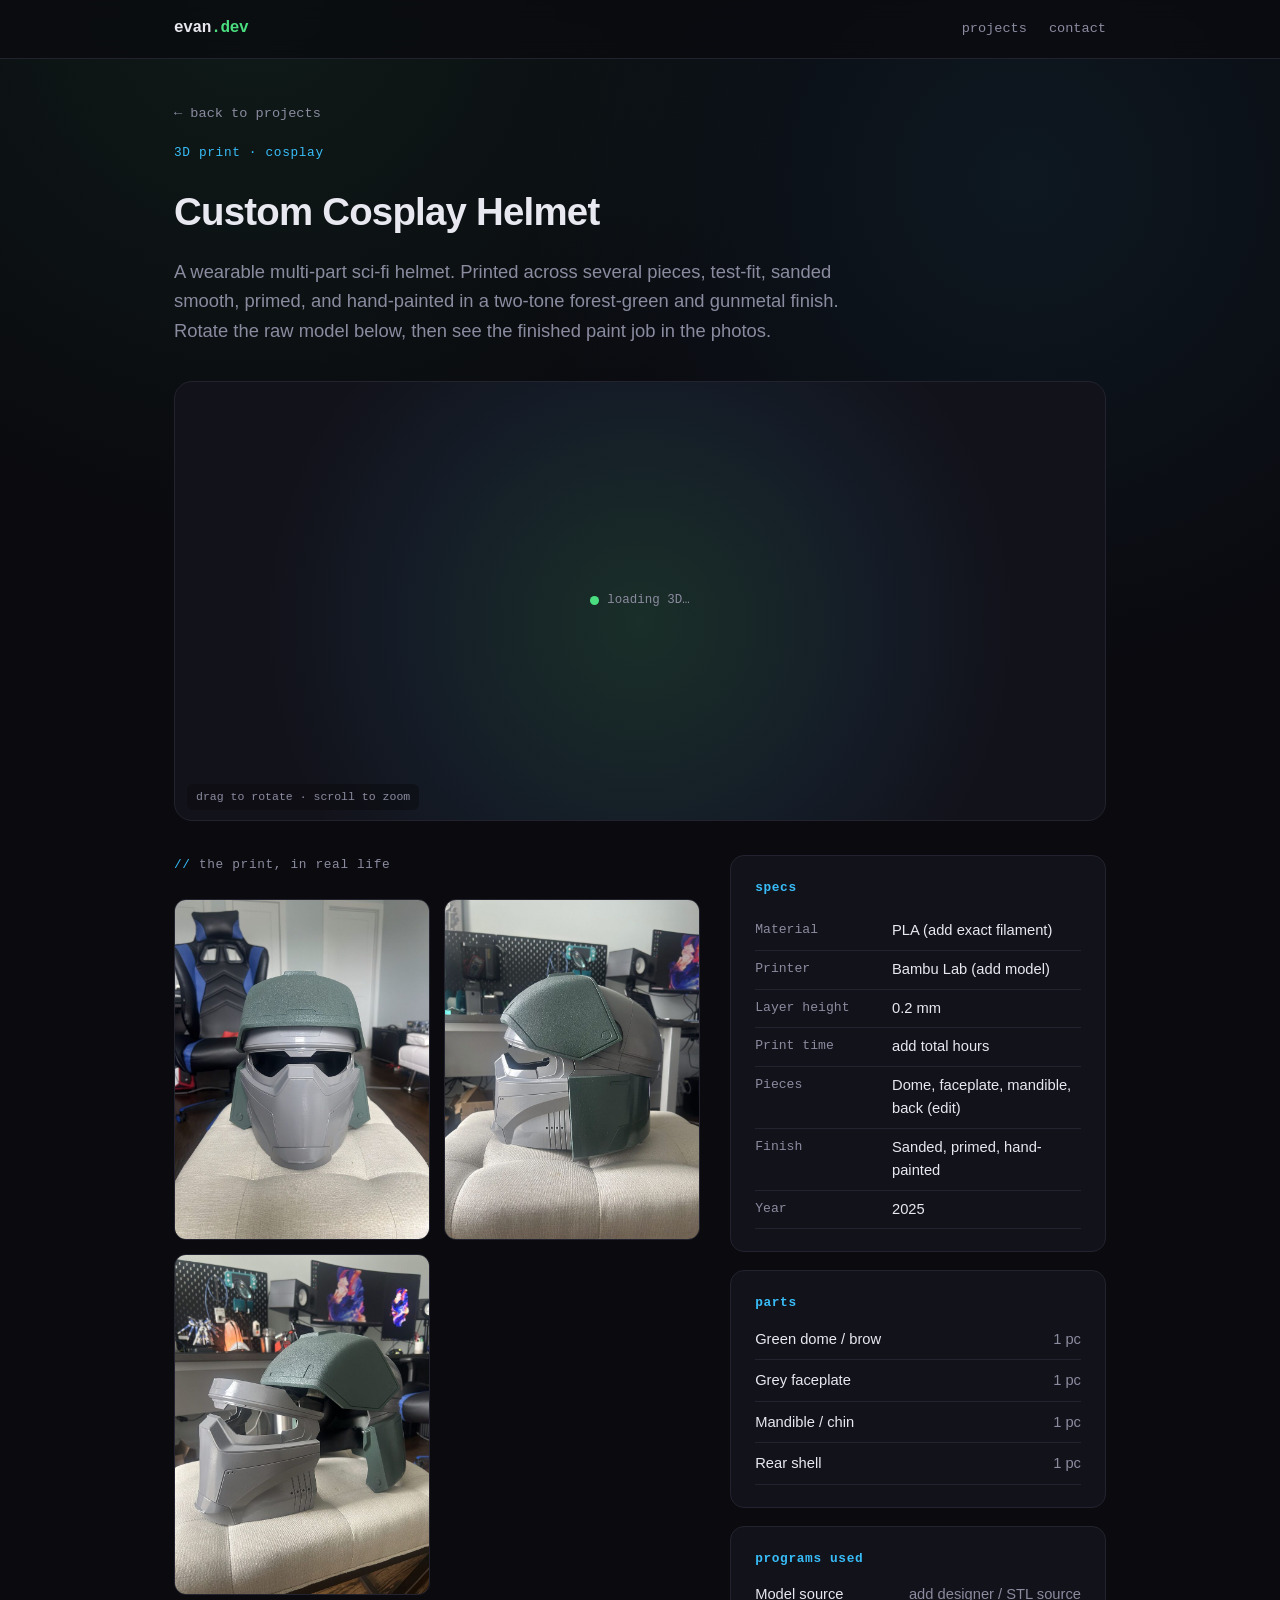
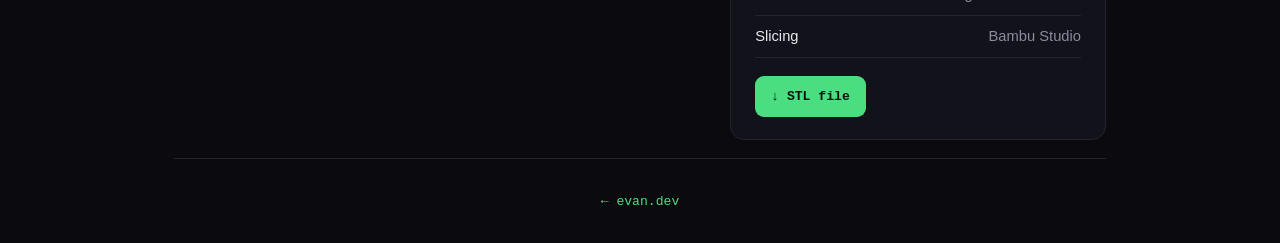
==== helmet.html @ 369c13ef "Add files via upload" ====
<!DOCTYPE html>
<html lang="en">
<head>
<meta charset="UTF-8">
<meta name="viewport" content="width=device-width, initial-scale=1.0">
<title>Custom Cosplay Helmet — Evan Munoz</title>
<meta name="description" content="Multi-part 3D-printed cosplay helmet — build details, specs, and photos.">
<style>
/* ============================================================
   Shared styles — dark/techy portfolio
   Edit COLORS below to re-theme every page at once.
   ============================================================ */
:root{
  --bg:#0a0a0f; --bg-soft:#12121a; --text:#e8e8f0; --muted:#8b8ba0;
  --line:#23232f; --accent:#4ade80; --accent-2:#38bdf8;
  --mono:"SF Mono","JetBrains Mono","Fira Code",Consolas,monospace; --max:980px;
}
*{box-sizing:border-box;margin:0;padding:0}
html{scroll-behavior:smooth}
body{
  font-family:-apple-system,BlinkMacSystemFont,"Segoe UI",Helvetica,Arial,sans-serif;
  color:var(--text);background:var(--bg);line-height:1.6;-webkit-font-smoothing:antialiased;
  background-image:radial-gradient(circle at 20% 0%,rgba(74,222,128,.08),transparent 40%),
                   radial-gradient(circle at 80% 20%,rgba(56,189,248,.08),transparent 40%);
  background-attachment:fixed;
}
.wrap{max-width:var(--max);margin:0 auto;padding:0 24px}
a{color:inherit}

/* Nav */
nav{position:sticky;top:0;z-index:20;backdrop-filter:blur(10px);
  background:rgba(10,10,15,.72);border-bottom:1px solid var(--line)}
nav .wrap{display:flex;align-items:center;justify-content:space-between;height:58px}
nav .brand{font-family:var(--mono);font-weight:700;color:var(--text);text-decoration:none;letter-spacing:-.02em}
nav .brand span{color:var(--accent)}
nav .navlinks{display:flex;gap:22px}
nav .navlinks a{font-family:var(--mono);font-size:.85rem;color:var(--muted);text-decoration:none;transition:color .2s}
nav .navlinks a:hover{color:var(--accent)}
@media(max-width:560px){nav .navlinks{gap:16px}nav .navlinks a{font-size:.8rem}}

/* Headings / sections */
header.hero{padding:96px 0 56px}
.prompt{font-family:var(--mono);color:var(--accent);font-size:.95rem;margin-bottom:18px}
.prompt::before{content:"\203A  "}
h1.big{font-size:3rem;font-weight:800;letter-spacing:-.03em;line-height:1.05}
.blink{color:var(--accent);animation:blink 1.1s steps(1) infinite}
@keyframes blink{50%{opacity:0}}
.tagline{color:var(--muted);font-size:1.15rem;margin-top:18px;max-width:60ch}
.links{margin-top:28px;display:flex;gap:14px;flex-wrap:wrap}
.links a{font-family:var(--mono);font-size:.85rem;color:var(--text);text-decoration:none;
  border:1px solid var(--line);border-radius:8px;padding:8px 14px;
  transition:border-color .2s,color .2s,transform .2s,box-shadow .2s}
.links a:hover{color:var(--accent);border-color:var(--accent);transform:translateY(-2px);box-shadow:0 6px 20px rgba(74,222,128,.15)}
.links a.primary{border-color:var(--accent);color:var(--accent)}
section{padding:26px 0}
.section-title{font-family:var(--mono);font-size:.8rem;color:var(--muted);letter-spacing:.05em;margin-bottom:24px}
.section-title::before{content:"// ";color:var(--accent-2)}
.about p{color:var(--muted);font-size:1.05rem;max-width:65ch}
.skills{display:flex;gap:10px;flex-wrap:wrap}
.chip{font-family:var(--mono);font-size:.82rem;color:var(--text);background:var(--bg-soft);border:1px solid var(--line);border-radius:8px;padding:7px 13px}

/* Project cards (landing) */
.proj-list{display:flex;flex-direction:column;gap:22px}
.card{display:grid;grid-template-columns:1fr 1fr;gap:30px;align-items:center;
  background:var(--bg-soft);border:1px solid var(--line);border-radius:18px;padding:26px 30px;
  text-decoration:none;color:inherit;position:relative;overflow:hidden;
  opacity:0;transform:translateY(20px);transition:opacity .6s ease,transform .6s ease,border-color .25s,box-shadow .25s}
.card.in{opacity:1;transform:translateY(0)}
.card:hover{border-color:#34343f;box-shadow:0 16px 46px rgba(0,0,0,.45)}
.card:nth-child(even) .viewer-wrap{order:2}
.viewer-wrap{position:relative;min-height:300px;height:300px;border-radius:14px;overflow:hidden}
.viewer-wrap::before{content:"";position:absolute;inset:0;z-index:0;
  background:radial-gradient(circle at 50% 55%,rgba(74,222,128,.16),rgba(56,189,248,.07) 45%,transparent 70%)}
.viewer{position:absolute;inset:0;z-index:1}
.viewer-hint{position:absolute;left:10px;bottom:8px;z-index:2;font-family:var(--mono);font-size:.68rem;color:var(--muted);
  background:rgba(10,10,15,.5);padding:3px 8px;border-radius:6px;pointer-events:none}
.card .kicker{font-family:var(--mono);font-size:.78rem;color:var(--accent-2);letter-spacing:.05em}
.card h3{font-size:1.5rem;font-weight:800;letter-spacing:-.02em;margin-top:8px;display:flex;align-items:baseline;gap:10px;flex-wrap:wrap}
.card h3 .year{font-family:var(--mono);font-size:.8rem;color:var(--muted);font-weight:400}
.card p{color:var(--muted);margin-top:12px}
.tags{margin-top:16px;display:flex;gap:8px;flex-wrap:wrap}
.tag{font-family:var(--mono);font-size:.73rem;color:var(--accent-2);background:rgba(56,189,248,.08);border:1px solid rgba(56,189,248,.2);border-radius:6px;padding:3px 9px}
.card .open{margin-top:18px;font-family:var(--mono);font-size:.85rem;color:var(--accent);display:inline-flex;align-items:center;gap:6px}
.card:hover .open{gap:12px;transition:gap .2s}
@media(max-width:680px){
  .card{grid-template-columns:1fr;padding:22px}
  .viewer-wrap{order:-1!important;height:250px;min-height:250px}
}

/* Detail page */
.detail-hero{padding:40px 0 10px}
.back{font-family:var(--mono);font-size:.85rem;color:var(--muted);text-decoration:none}
.back:hover{color:var(--accent)}
.detail-hero h1{font-size:2.4rem;font-weight:800;letter-spacing:-.02em;margin-top:18px}
.detail-hero .kicker{font-family:var(--mono);font-size:.8rem;color:var(--accent-2);letter-spacing:.05em}
.detail-hero .lead{color:var(--muted);font-size:1.15rem;margin-top:14px;max-width:70ch}
.stage{position:relative;height:440px;border-radius:18px;overflow:hidden;border:1px solid var(--line);
  background:radial-gradient(circle at 50% 55%,rgba(74,222,128,.14),rgba(56,189,248,.06) 45%,transparent 72%),var(--bg-soft);margin-top:26px}
.stage .viewer{position:absolute;inset:0}
.stage .viewer-hint{position:absolute;left:12px;bottom:10px;font-family:var(--mono);font-size:.72rem;color:var(--muted);background:rgba(10,10,15,.5);padding:4px 9px;border-radius:6px;pointer-events:none}
.two-col{display:grid;grid-template-columns:1.4fr 1fr;gap:30px;margin-top:34px}
@media(max-width:760px){.two-col{grid-template-columns:1fr}.stage{height:340px}}
.gallery{display:grid;grid-template-columns:repeat(2,1fr);gap:14px}
.gallery img{width:100%;border-radius:12px;border:1px solid var(--line);display:block;cursor:zoom-in;transition:transform .25s,box-shadow .25s}
.gallery img:hover{transform:scale(1.02);box-shadow:0 12px 34px rgba(0,0,0,.5)}
.panel{background:var(--bg-soft);border:1px solid var(--line);border-radius:14px;padding:22px 24px;margin-bottom:18px}
.panel h4{font-family:var(--mono);font-size:.8rem;color:var(--accent-2);letter-spacing:.05em;margin-bottom:14px}
.specs{width:100%;border-collapse:collapse;font-size:.92rem}
.specs td{padding:7px 0;border-bottom:1px solid var(--line);vertical-align:top}
.specs td:first-child{color:var(--muted);width:42%;font-family:var(--mono);font-size:.82rem}
.plist{list-style:none;display:flex;flex-direction:column;gap:9px}
.plist li{display:flex;justify-content:space-between;gap:12px;font-size:.92rem;border-bottom:1px solid var(--line);padding-bottom:8px}
.plist li span{color:var(--muted)}
.filelinks{margin-top:18px;display:flex;gap:12px;flex-wrap:wrap}
.filelinks a{font-family:var(--mono);font-size:.82rem;text-decoration:none;border-radius:9px;padding:10px 16px;transition:transform .2s,box-shadow .2s,border-color .2s,color .2s}
.filelinks a.dl{background:var(--accent);color:#04120a;font-weight:700}
.filelinks a.dl:hover{transform:translateY(-2px);box-shadow:0 8px 24px rgba(74,222,128,.25)}
.filelinks a.link{color:var(--text);border:1px solid var(--line)}
.filelinks a.link:hover{border-color:var(--accent);color:var(--accent);transform:translateY(-2px)}

/* Contact + footer */
.contact{text-align:center;padding:56px 0 40px}
.contact h2{font-size:1.9rem;font-weight:800;letter-spacing:-.02em}
.contact p{color:var(--muted);margin-top:12px}
.cta{margin-top:26px;display:flex;gap:14px;justify-content:center;flex-wrap:wrap}
.cta a{font-family:var(--mono);font-size:.9rem;text-decoration:none;border-radius:10px;padding:12px 22px;transition:transform .2s,box-shadow .2s,background .2s}
.cta a.solid{background:var(--accent);color:#04120a;font-weight:700}
.cta a.solid:hover{transform:translateY(-2px);box-shadow:0 10px 30px rgba(74,222,128,.25)}
.cta a.ghost{color:var(--text);border:1px solid var(--line)}
.cta a.ghost:hover{border-color:var(--accent);color:var(--accent);transform:translateY(-2px)}
footer{border-top:1px solid var(--line);padding:32px 0;color:var(--muted);font-family:var(--mono);font-size:.82rem;text-align:center}
footer a{color:var(--accent);text-decoration:none}

/* Lightbox */
.lb{position:fixed;inset:0;background:rgba(5,5,8,.92);z-index:50;display:none;align-items:center;justify-content:center;padding:30px;cursor:zoom-out}
.lb.open{display:flex}
.lb img{max-width:95%;max-height:92%;border-radius:10px}

/* loader */
.ld{position:absolute;inset:0;display:flex;align-items:center;justify-content:center;z-index:3;font-family:var(--mono);font-size:.78rem;color:var(--muted)}
.ld .dot{width:9px;height:9px;border-radius:50%;background:var(--accent);margin-right:8px;animation:pulse 1s ease-in-out infinite}
@keyframes pulse{0%,100%{opacity:.3;transform:scale(.8)}50%{opacity:1;transform:scale(1.2)}}

</style>
<script type="importmap">
{ "imports": {
  "three": "https://unpkg.com/three@0.160.0/build/three.module.js",
  "three/addons/": "https://unpkg.com/three@0.160.0/examples/jsm/"
}}
</script>
</head>
<body>
<nav>
  <div class="wrap">
    <a class="brand" href="index.html">evan<span>.dev</span></a>
    <div class="navlinks"><a href="index.html#projects">projects</a><a href="index.html#contact">contact</a></div>
  </div>
</nav>

<div class="wrap">
  <!-- ================= EDIT THIS PROJECT ================= -->
  <section class="detail-hero">
    <a class="back" href="index.html#projects">&#8592; back to projects</a>
    <p class="kicker" style="margin-top:18px">3D print · cosplay</p>
    <h1>Custom Cosplay Helmet</h1>
    <p class="lead">A wearable multi-part sci-fi helmet. Printed across several pieces, test-fit,
       sanded smooth, primed, and hand-painted in a two-tone forest-green and gunmetal finish.
       Rotate the raw model below, then see the finished paint job in the photos.</p>
  </section>

  <!-- Interactive 3D model (the STL you print from) -->
  <div class="stage">
    <div class="viewer" data-model="helmet.stl" data-type="stl" data-color="#8a8f98"></div>
    <div class="ld"><span class="dot"></span>loading 3D…</div>
    <span class="viewer-hint">drag to rotate · scroll to zoom</span>
  </div>

  <div class="two-col">
    <div>
      <p class="section-title">the print, in real life</p>
      <div class="gallery">
        <img src="[data-uri]" alt="Helmet — front, painted">
        <img src="[data-uri]" alt="Helmet — side, painted">
        <img src="[data-uri]" alt="Helmet — assembly / parts">
        <!-- Add more photos: drop files in /photos and copy a line above -->
      </div>
    </div>

    <div>
      <div class="panel">
        <h4>specs</h4>
        <table class="specs">
          <tr><td>Material</td><td>PLA (add exact filament)</td></tr>
          <tr><td>Printer</td><td>Bambu Lab (add model)</td></tr>
          <tr><td>Layer height</td><td>0.2 mm</td></tr>
          <tr><td>Print time</td><td>add total hours</td></tr>
          <tr><td>Pieces</td><td>Dome, faceplate, mandible, back (edit)</td></tr>
          <tr><td>Finish</td><td>Sanded, primed, hand-painted</td></tr>
          <tr><td>Year</td><td>2025</td></tr>
        </table>
      </div>
      <div class="panel">
        <h4>parts</h4>
        <ul class="plist">
          <li>Green dome / brow <span>1 pc</span></li>
          <li>Grey faceplate <span>1 pc</span></li>
          <li>Mandible / chin <span>1 pc</span></li>
          <li>Rear shell <span>1 pc</span></li>
        </ul>
      </div>
      <div class="panel">
        <h4>programs used</h4>
        <ul class="plist">
          <li>Model source <span>add designer / STL source</span></li>
          <li>Slicing <span>Bambu Studio</span></li>
        </ul>
        <div class="filelinks">
          <a class="dl" href="helmet.stl" download>&#8595; STL file</a>
        </div>
      </div>
    </div>
  </div>

  <footer><p><a href="index.html">&#8592; evan.dev</a></p></footer>
</div>

<div class="lb" id="lb"><img src="" alt=""></div>
<script type="module">
  /* ============================================================
   3D viewer engine (three.js)
   - mountSTL(container, url, opts)  → loads an .stl mesh
   - mountSVG(container, url, opts)  → extrudes an .svg into 3D
   Both give orbit controls + gentle auto-rotate.
   No editing needed here; change models via the HTML data-* attrs.
   ============================================================ */
import * as THREE from 'three';
import { OrbitControls } from 'three/addons/controls/OrbitControls.js';
import { STLLoader } from 'three/addons/loaders/STLLoader.js';
import { SVGLoader } from 'three/addons/loaders/SVGLoader.js';
import { RoomEnvironment } from 'three/addons/environments/RoomEnvironment.js';
import { ThreeMFLoader } from 'three/addons/loaders/3MFLoader.js';

function makeStage(container, opts={}){
  const w = container.clientWidth || 400, h = container.clientHeight || 300;
  const renderer = new THREE.WebGLRenderer({ antialias:true, alpha:true });
  renderer.setPixelRatio(Math.min(devicePixelRatio, 2));
  renderer.setSize(w, h);
  renderer.toneMapping = THREE.ACESFilmicToneMapping;
  renderer.toneMappingExposure = 1.05;
  container.appendChild(renderer.domElement);

  const scene = new THREE.Scene();
  const pmrem = new THREE.PMREMGenerator(renderer);
  scene.environment = pmrem.fromScene(new RoomEnvironment(), 0.04).texture;

  const camera = new THREE.PerspectiveCamera(38, w/h, 0.1, 5000);
  camera.position.set(0, 0, 100);

  const key = new THREE.DirectionalLight(0xffffff, 1.6); key.position.set(60,80,90); scene.add(key);
  const rim = new THREE.DirectionalLight(0x9fe8c0, 0.7); rim.position.set(-70,20,-60); scene.add(rim);
  scene.add(new THREE.AmbientLight(0xffffff, 0.35));

  const controls = new OrbitControls(camera, renderer.domElement);
  controls.enableDamping = true; controls.dampingFactor = 0.08;
  controls.enablePan = false; controls.autoRotate = true; controls.autoRotateSpeed = 1.1;
  controls.minDistance = 10; controls.maxDistance = 1200;
  if(opts.card){
    // landing-card mode: don't hijack page scroll; let vertical touch-scroll pass through
    controls.enableZoom = false;
    renderer.domElement.style.touchAction = 'pan-y';
  }

  function onResize(){
    const W = container.clientWidth, H = container.clientHeight;
    if(!W||!H) return;
    camera.aspect = W/H; camera.updateProjectionMatrix(); renderer.setSize(W,H);
  }
  new ResizeObserver(onResize).observe(container);

  // pause auto-rotate while the user is dragging, resume shortly after
  let idle; controls.addEventListener('start', ()=>{ controls.autoRotate=false; clearTimeout(idle); });
  controls.addEventListener('end', ()=>{ clearTimeout(idle); idle=setTimeout(()=>controls.autoRotate=true, 2500); });

  (function loop(){ requestAnimationFrame(loop); controls.update(); renderer.render(scene,camera); })();
  return { scene, camera, controls };
}

function frame(obj, camera, controls, pad=1.35){
  const box = new THREE.Box3().setFromObject(obj);
  const size = box.getSize(new THREE.Vector3());
  const center = box.getCenter(new THREE.Vector3());
  obj.position.sub(center); // center at origin
  const maxDim = Math.max(size.x, size.y, size.z);
  const dist = (maxDim/2) / Math.tan((camera.fov*Math.PI/180)/2) * pad;
  camera.position.set(0, size.y*0.12, dist);
  camera.near = dist/100; camera.far = dist*100; camera.updateProjectionMatrix();
  controls.target.set(0,0,0); controls.update();
}

function loader(container){
  const el = container.parentElement.querySelector('.ld');
  return { done(){ if(el) el.style.display='none'; },
           fail(msg){ if(el) el.innerHTML = msg || 'Could not load 3D model'; } };
}

function mountSTL(container, url, opts={}){
  const { scene, camera, controls } = makeStage(container, opts);
  const ld = loader(container);
  new STLLoader().load(url, geo=>{
    geo.computeVertexNormals();
    const mat = new THREE.MeshStandardMaterial({
      color: new THREE.Color(opts.color || '#8a8f98'),
      metalness: opts.metalness ?? 0.35, roughness: opts.roughness ?? 0.55 });
    const mesh = new THREE.Mesh(geo, mat);
    mesh.rotation.x = -Math.PI/2; // STLs are usually Z-up; stand it up
    scene.add(mesh);
    frame(mesh, camera, controls, 1.4);
    ld.done();
  }, undefined, ()=> ld.fail('3D model not found (add the .stl file)'));
}

function mountSVG(container, url, opts={}){
  const { scene, camera, controls } = makeStage(container, opts);
  const ld = loader(container);
  new SVGLoader().load(url, data=>{
    const group = new THREE.Group();
    const depth = opts.depth ?? 40;
    const mat = new THREE.MeshStandardMaterial({
      color: new THREE.Color(opts.color || '#e9edf2'),
      metalness: opts.metalness ?? 0.45, roughness: opts.roughness ?? 0.35 });
    const shapes = [];
    data.paths.forEach(p => SVGLoader.createShapes(p).forEach(s => shapes.push(s)));
    shapes.forEach(shape=>{
      const geo = new THREE.ExtrudeGeometry(shape, { depth, bevelEnabled:true, bevelThickness:2, bevelSize:1.5, bevelSegments:2 });
      group.add(new THREE.Mesh(geo, mat));
    });
    group.scale.y = -1;           // SVG Y points down → flip so text is upright
    scene.add(group);
    frame(group, camera, controls, 1.25);
    ld.done();
  }, undefined, ()=> ld.fail('Vector not found (add the .svg file)'));
}

function mount3MF(container, url, opts={}){
  const { scene, camera, controls } = makeStage(container, opts);
  const ld = loader(container);
  new ThreeMFLoader().load(url, obj=>{
    const mat = new THREE.MeshStandardMaterial({
      color: new THREE.Color(opts.color || '#e9edf2'),
      metalness: opts.metalness ?? 0.45, roughness: opts.roughness ?? 0.4 });
    obj.traverse(o=>{ if(o.isMesh){ o.material = mat; if(o.geometry && !o.geometry.attributes.normal) o.geometry.computeVertexNormals(); }});
    obj.rotation.x = -Math.PI/2;   // Bambu exports Z-up; stand it up
    scene.add(obj);
    frame(obj, camera, controls, 1.3);
    ld.done();
  }, undefined, ()=> ld.fail('3D model not found'));
}

// Auto-mount any element with data attributes:
//   <div class="viewer" data-model="models/helmet.stl" data-type="stl" data-color="#8a8f98"></div>
function autoMount(){
  document.querySelectorAll('.viewer[data-model]').forEach(el=>{
    const type = (el.dataset.type||'').toLowerCase();
    const opts = { color: el.dataset.color, depth: el.dataset.depth?parseFloat(el.dataset.depth):undefined, card: el.dataset.card==='true' };
    if(type==='3mf') mount3MF(el, el.dataset.model, opts);
    else if(type==='svg') mountSVG(el, el.dataset.model, opts);
    else mountSTL(el, el.dataset.model, opts);
  });
}

  autoMount();
  const lb=document.getElementById('lb');
  document.querySelectorAll('.gallery img').forEach(im=>im.addEventListener('click',()=>{lb.querySelector('img').src=im.src;lb.classList.add('open');}));
  lb.addEventListener('click',()=>lb.classList.remove('open'));
</script>
</body>
</html>
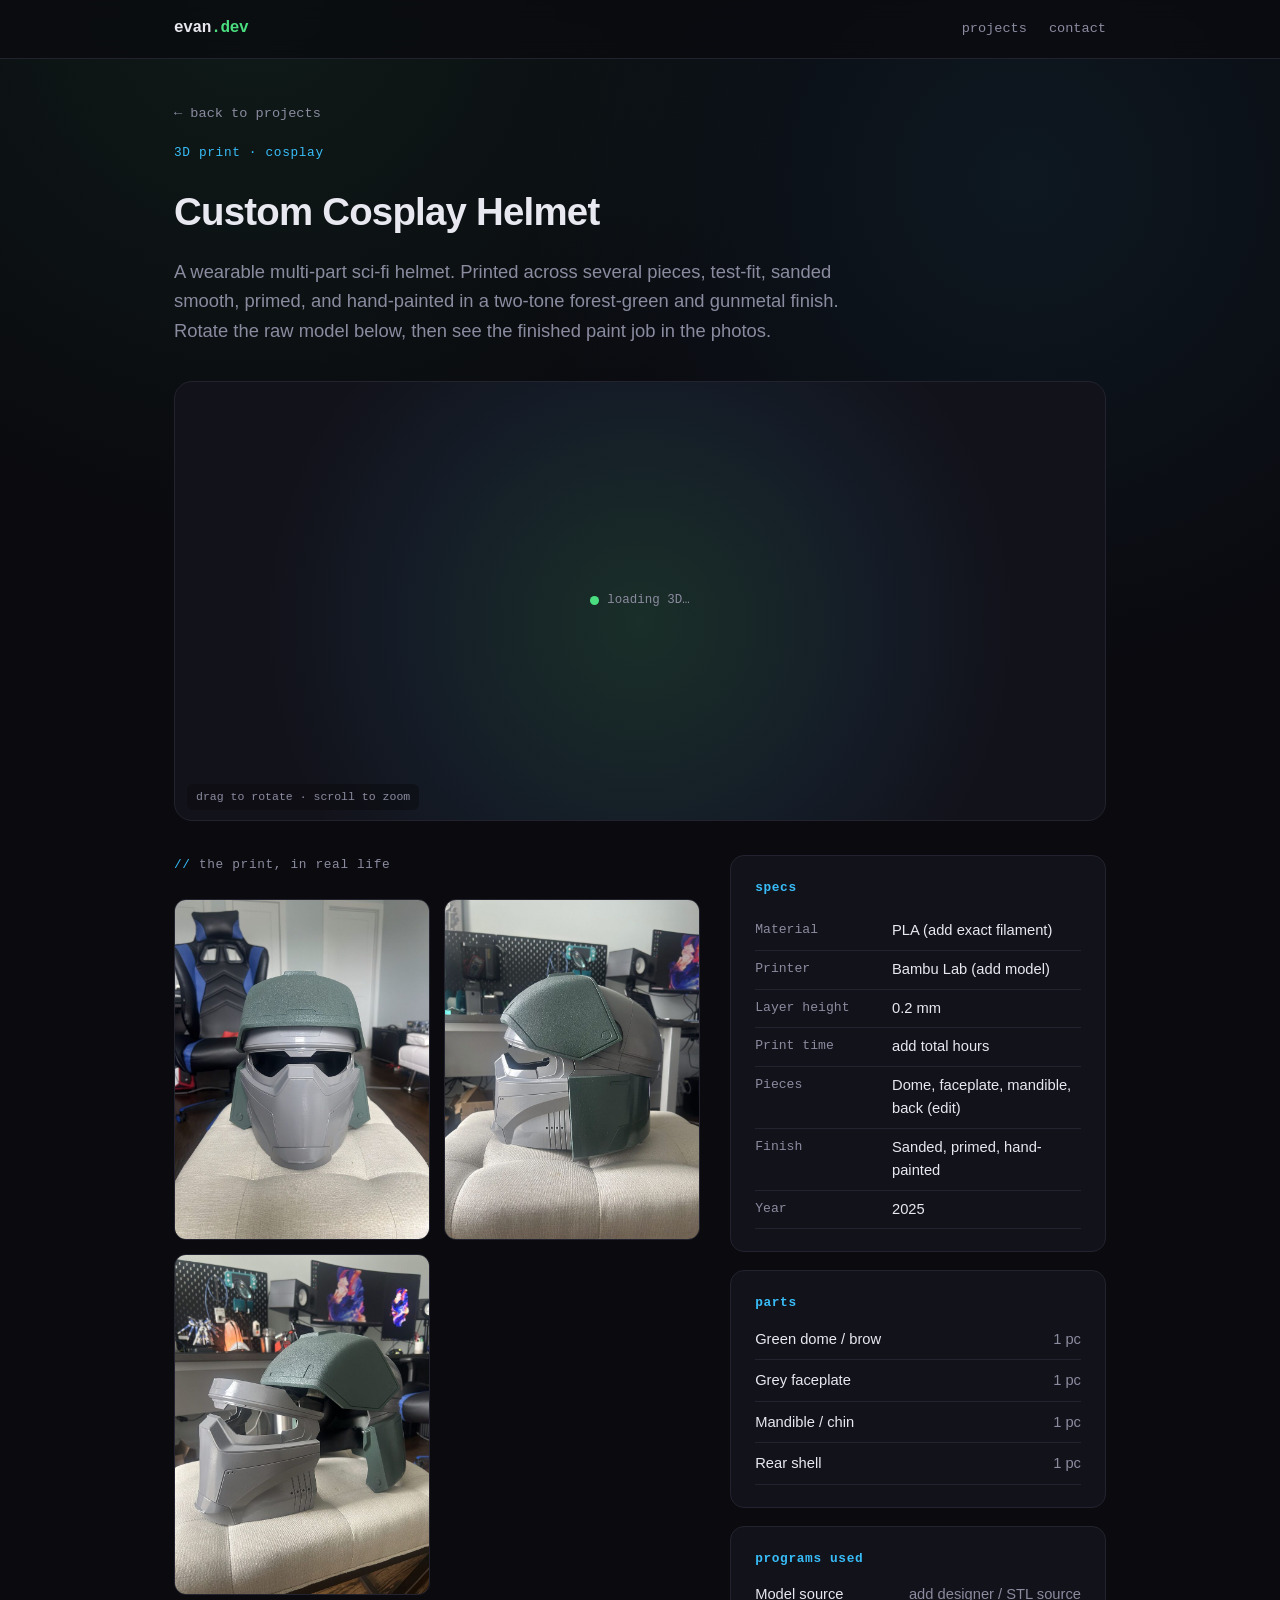
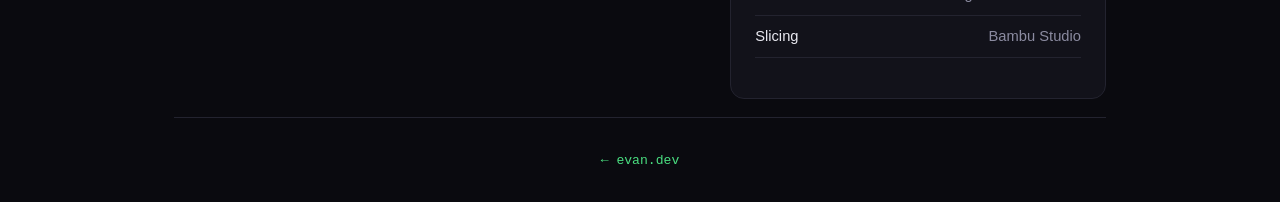
==== commit 3f2b52a4: "Add files via upload" ====
--- a/helmet.html
+++ b/helmet.html
@@ -170,7 +170,7 @@
 
   <!-- Interactive 3D model (the STL you print from) -->
   <div class="stage">
-    <div class="viewer" data-model="helmet.stl" data-type="stl" data-color="#8a8f98"></div>
+    <div class="viewer" id="helmet-viewer" data-color="#8a8f98"></div>
     <div class="ld"><span class="dot"></span>loading 3D…</div>
     <span class="viewer-hint">drag to rotate · scroll to zoom</span>
   </div>
@@ -215,7 +215,6 @@
           <li>Slicing <span>Bambu Studio</span></li>
         </ul>
         <div class="filelinks">
-          <a class="dl" href="helmet.stl" download>&#8595; STL file</a>
         </div>
       </div>
     </div>
@@ -270,10 +269,12 @@
     renderer.domElement.style.touchAction = 'pan-y';
   }
 
+  let _refit=null;
   function onResize(){
     const W = container.clientWidth, H = container.clientHeight;
     if(!W||!H) return;
     camera.aspect = W/H; camera.updateProjectionMatrix(); renderer.setSize(W,H);
+    if(_refit) _refit();
   }
   new ResizeObserver(onResize).observe(container);
 
@@ -282,19 +283,30 @@
   controls.addEventListener('end', ()=>{ clearTimeout(idle); idle=setTimeout(()=>controls.autoRotate=true, 2500); });
 
   (function loop(){ requestAnimationFrame(loop); controls.update(); renderer.render(scene,camera); })();
-  return { scene, camera, controls };
-}
-
-function frame(obj, camera, controls, pad=1.35){
+  return { scene, camera, controls, setRefit(fn){ _refit=fn; } };
+}
+
+function fitCamera(size, camera, controls, pad){
+  const vFov = camera.fov*Math.PI/180;
+  const distV = (size.y/2)/Math.tan(vFov/2);
+  const distH = (size.x/2)/(Math.tan(vFov/2)*Math.max(camera.aspect,0.0001));
+  const dist = Math.max(distV, distH) * pad;   // fit BOTH width and height
+  camera.position.set(0, size.y*0.10, dist);
+  camera.near = Math.max(dist/100, 0.01); camera.far = dist*100; camera.updateProjectionMatrix();
+  controls.minDistance = dist*0.45; controls.maxDistance = dist*4;
+  controls.target.set(0,0,0); controls.update();
+}
+function frame(stage, obj, pad=1.5){
   const box = new THREE.Box3().setFromObject(obj);
   const size = box.getSize(new THREE.Vector3());
   const center = box.getCenter(new THREE.Vector3());
-  obj.position.sub(center); // center at origin
-  const maxDim = Math.max(size.x, size.y, size.z);
-  const dist = (maxDim/2) / Math.tan((camera.fov*Math.PI/180)/2) * pad;
-  camera.position.set(0, size.y*0.12, dist);
-  camera.near = dist/100; camera.far = dist*100; camera.updateProjectionMatrix();
-  controls.target.set(0,0,0); controls.update();
+  const maxDim = Math.max(size.x, size.y, size.z) || 1;
+  const s = 100 / maxDim;
+  obj.scale.multiplyScalar(s);
+  obj.position.set(-center.x*s, -center.y*s, -center.z*s);
+  const nsize = size.multiplyScalar(s);
+  fitCamera(nsize, stage.camera, stage.controls, pad);
+  stage.setRefit(()=>fitCamera(nsize, stage.camera, stage.controls, pad));  // re-fit on container resize
 }
 
 function loader(container){
@@ -304,7 +316,7 @@
 }
 
 function mountSTL(container, url, opts={}){
-  const { scene, camera, controls } = makeStage(container, opts);
+  const stage = makeStage(container, opts); const { scene, camera, controls } = stage;
   const ld = loader(container);
   new STLLoader().load(url, geo=>{
     geo.computeVertexNormals();
@@ -314,13 +326,13 @@
     const mesh = new THREE.Mesh(geo, mat);
     mesh.rotation.x = -Math.PI/2; // STLs are usually Z-up; stand it up
     scene.add(mesh);
-    frame(mesh, camera, controls, 1.4);
+    frame(stage, mesh, 1.4);
     ld.done();
   }, undefined, ()=> ld.fail('3D model not found (add the .stl file)'));
 }
 
 function mountSVG(container, url, opts={}){
-  const { scene, camera, controls } = makeStage(container, opts);
+  const stage = makeStage(container, opts); const { scene, camera, controls } = stage;
   const ld = loader(container);
   new SVGLoader().load(url, data=>{
     const group = new THREE.Group();
@@ -336,13 +348,13 @@
     });
     group.scale.y = -1;           // SVG Y points down → flip so text is upright
     scene.add(group);
-    frame(group, camera, controls, 1.25);
+    frame(stage, group, 1.5);
     ld.done();
   }, undefined, ()=> ld.fail('Vector not found (add the .svg file)'));
 }
 
 function mount3MF(container, url, opts={}){
-  const { scene, camera, controls } = makeStage(container, opts);
+  const stage = makeStage(container, opts); const { scene, camera, controls } = stage;
   const ld = loader(container);
   new ThreeMFLoader().load(url, obj=>{
     const mat = new THREE.MeshStandardMaterial({
@@ -351,9 +363,27 @@
     obj.traverse(o=>{ if(o.isMesh){ o.material = mat; if(o.geometry && !o.geometry.attributes.normal) o.geometry.computeVertexNormals(); }});
     obj.rotation.x = -Math.PI/2;   // Bambu exports Z-up; stand it up
     scene.add(obj);
-    frame(obj, camera, controls, 1.3);
+    frame(stage, obj, 1.3);
     ld.done();
   }, undefined, ()=> ld.fail('3D model not found'));
+}
+
+function b64ToArr(b64, Ctor){
+  const bin=atob(b64); const bytes=new Uint8Array(bin.length);
+  for(let i=0;i<bin.length;i++) bytes[i]=bin.charCodeAt(i);
+  return new Ctor(bytes.buffer);
+}
+function mountBuffer(container, posB64, idxB64, opts={}){
+  const stage = makeStage(container, opts); const { scene, camera, controls } = stage;
+  const ld = loader(container);
+  const g = new THREE.BufferGeometry();
+  g.setAttribute('position', new THREE.BufferAttribute(b64ToArr(posB64, Float32Array), 3));
+  g.setIndex(new THREE.BufferAttribute(b64ToArr(idxB64, Uint16Array), 1));
+  g.computeVertexNormals();
+  const mat = new THREE.MeshStandardMaterial({ color:new THREE.Color(opts.color||'#8a8f98'), metalness:opts.metalness??0.35, roughness:opts.roughness??0.55 });
+  const mesh = new THREE.Mesh(g, mat);
+  mesh.rotation.x = (opts.rotx!==undefined?opts.rotx:0)*Math.PI/180;
+  scene.add(mesh); frame(stage, mesh, 1.35); ld.done();
 }
 
 // Auto-mount any element with data attributes:
@@ -369,6 +399,9 @@
 }
 
   autoMount();
+  const HELMET_POS="ONIEw4vm+0Cji9nCXhYGw0QhOUHSIPLCohMGw0ypLkFEPO3Cr7QFwwDkHkHWPuXCY3QFw6oyF0Ea7t3CYg8Fw+IHGUE5ENfCNWYGw4OLUEHju/TCRYoHw7pXWUELZe3C6tQGw56AWEEGqeXC6BoGw5wlWUH5st3CtloFw3z1WEGCidXClhwFwxEwcEHPUtHCKYMGw3X3iUEX6/LCO9IHww/pi0G3g+7CASkHw6TSi0Fj+OTCjnEGw+Rii0FESt3CA7YFw8n3i0FNUdXCWvsEw+SjikHNoc3CMZUFw/gOqEEA3/HCDHgHw9kpqUG5c+7Cc3YHw+WrqEFcy+TCmMEGw8WtqUEXJt3CyR0Gw82SqEE7ddbCZ2AFw0cwqEFpps7CTeIEwwcWq0FwJ8nCPO0Ew10wvkH7+fDCuvEGw5d4x0E1M+3CBtsHw2l0xEEBQ+bCwRUHw26txUE6A97CBEQGwz2qxUGya9XCO44Fw7MsxkGo/c3C0PoEwwZ4yUEjxcfCQaYGw10J5EFTR+vCYe8HwyJ/5EEMMubCIDMHwxxF40EUPN3CIHEGw1zE40E1atXCbMAFw0NP5EFsTM7C9SYFw8Af50FQBsjCAskFw6ED/0FJCurCW1kHw/1tAUIP4ObCjEsHw4Sr/0GELd3CsZIGww1JAEJeyNXCQ8sFw738AEJ3zs3Chw8Fw+RiAEIqYMbCZ7MGwyEOD0LduuXComwHwz/tDkKuPd7ChKkGwxCAD0L0dNbCntcFw5JHD0KIJM7CXiAFw19EEEIw58bCeWAGw+vYHULFZ+PCVU0Hw281H0Kmht7Cw5MGw8+JHkIQJtbCtdcFw6rjHkLdu87CeRUFw7nbH0KCIMfCSoAFw8sYKkLgLeLCe4UGw/2ILkLlOt/ChGQGw7VcLEJYfNXCup4Fwyj0LELGxM3CogoFw5xeLEKe3MfCcvMFw8JcPELGpd3Coj0Gw09OPELnGdbC2G8Fw80TPELwCM7CsewEw9mLOEKNVMjCDZ4Fw9YDS0K7LdvC0gMGw67ES0If89bC3z0Fw/hyS0KXvs7C5+EEw2imREKN+MnCag0Fwy4uU0I25tnCjDMFw0VPVkJv8dbC5/wEw1EYV0JXAM/CbsIBwx8Sb0Du873CVZQBwxfbaUAIYLjCYrsBw3fj/UAMlNrClQsDw3Jf50DToNXCUcICw/c4x0B2G87CrXgCw7HxqEAcQsbCVXMCw5/[base64]/StVEGFK/rCJzkDw4E9REFBHfbCXowEw9CGVEGdD83Cn/gDw7dXXUEnM8bC9T4DwwUGWkGejr7CxI0Cwwp9W0FW97bCT+ABw04HWEFK2q/C22UBw1AhbEEeg6nCYfsBw8ICh0EH3fnCf5UDw+23ikEkL/fCoVQEw2Zwi0FJicbCMpIDwwf0iEGir77C0NkCw1K7iUHi5LbCTBwCw2V1i0G8167CUYoBw/AijUFaoKjC2nQBw/jsnEFLzPjCGQ8DwyO4pkG9ofXCJ3MEw8WcpUFDFMXC+OMDwz/0p0E3+b7CCiUDw3/zp0FIIbfCnGACw0oXqEH+E6/CCaUBw8Hfp0ESfqfCXiMDw29dwkG6KPPC8VMEw8uuzUHQfvDCdoIEw1oUwEEtgsPC3xMEw7uaxUEkrL7Ce04Dw4weyUHUhLbCH4sCwyyfwkEiCq/CUM0Bw50oyEGHLafCm1sCwyup30FMp/HCH84Dw8e140FxRO/CYLgEw0cf40Fqw8PCNjAEw/3X4EEpa77CAWUDw8Fk5UHsKrbCuaUCw80N4kGdt67C1/kBwzAt5UEH2afCvHQBw2DH4UE3vKLCe1kDw4lYAELVN+3CW0QEw66N/UE4ZL7CfI4Dw8v3/kGWMbfCFrwCwzF6AUKw6a7CAvgBw/2LAEKYT6fCSoEBw2UuAkLysaLCu7sCw5IED0JPPOvC30QEw9GdE0K+RejCHrUEww5/CUL5mcLCuksEw+39DUJDfr7C5IwDw72kDUJxA7fCr8cCw5gDD0K+WK/CTPYBwyIVEUJbV6fCgXkBw98CE0LonqLCRA0Cwyj8G0JKlunCjn0Dw0XNHkJYGufC4rgEw2E+GUILF8PC3DUEw3vrHUIzPL7Ckm0DwydzHkJdc7bCYasCw3smHEJqxK7CBukBw4pLHkJ0bafCGnYBw+KLIEKmM6PC5zEDww/hLEIkp+TCyKsEwxeeLEJcKsTCKx0Ew3enLUJgrb7CVFIDwz77LUI4ybbCpZYCw0mzLEInYq/C2cwBwxsmLUJKs6fC0MMCw9EkOkLee+LCUfsDw3afPkJV99/CZ4MEwxYCPUI98sTCsuADwzEtPEI/b77CkCMDwyrHO0Km+LbCeVsCw9j+PEKBZ6/CPrQBwx0BPUJO9qjCjIcBwxXfRUJ8pOHCRVkDwx9/S0KJGN7Co1oEw4pnTELbPsbCvp0Dw4WISkK0jL7Ch9QCw5xVS0JE5bbCSwECw15fS0JBta7CrHkBw+3iSkKRYanCHgsDw3YlVkJAR9vCynMEw+YAV0LZGtnCCG8EwxfRWkIm1s3C5KoDw8cRXkJ+I8fCo0oDwyaoWkIM3r7CU2wCw/aeWkIYU7bCqbkBw22WWELX8K7CCZ4Bw2KtZ0IOuNnCuGEDw9K5akJGetbCekIEwx9CZ0LZ587CYFsDw00/ZEISHsXCAasCwzBpZELuJL/CX+wBw9hkaEKJcbjC9ooBw8HEZULVarDCVJYCw7tLeEICI9TCNj8Dw4ZGd0IFSc7Cep4CwzVMdkJh8cXCue4Bw7P3d0IpBb/C6ncBw6ItdEKHxrbCLtsBw4uUgUL+cdLCOBwCw6i+g0Kqc8/C7/gBw1IxgUIA+MbC934Bww+kiEIyWM7CDJ39wviLwz3c0qbCDxX9wpLhKr9NTqDCaXf8wjp5Qr9hTZnCKKYAw44wiEDEacLCdrv+wucpbUDB3r7C2JX/wkdvJkDJD7fClQT/wj+k0j+hXK/C2Mz/wiAcEEALOKfCn2X+wgwPC0Aibp/Ckx39whWuHUBd/5fCCWL8wp6ifUAdK5LC5Yv/wv6a+0C1DtrCT9P+wjXM7UBUhdXCdfz9wgmfyUD+DM7C1iH+wgrJoUAnrcbCu1sBw+jQl0AkCLTCtfgAw2KPyEA78K3CWVoAwyvqykD2DqfC4TL/wuQIu0AYYJ/Ccef9wo71xUB355fC8IL8wlnSx0CmRJDCUPb+woSNOEEZ6PHCt28Aw8OUMkE5a+3CPIAAw8ptHEEuZeTCFA4Aw0CXC0Hky93CIZL/wicbA0FuVdnCGEcBw185JkFglKzCEcEAw5KcG0EGmafCwQQAw68kHUGXgZ/CmZ/+wkesHkGHxJfCUSf9wqwOHEGiC5DCco/8wkIMOUELMIvCefD8wmmYZUF2WgDDj1X/woFgUkFKEvzCmCT+wkBDQEGZ3PPCQHL/wpJUPUHD2e/C1AYBwzlUU0Gn+6bCllsAw54rWEFmhJ/CPD7/wqXHWkHljZfC1aP9wq/SWEEtNo/CFZz8wj0MWUE+zInC4xn/whegikFdLv3CiTX8wrL/lkEituXCTBQBw5FFh0FNUqTCbKIAw+jbiUGuap/CmLv/wgHJi0E2OpfCyGr+wi2ph0EYwJDCwvD8wstDiUFQDonCdZT+wiEOqEH0/vrCzXcAw5AhtEFkOvjCuvn8wjngpUEpIezC1Pr8wiYFqkFJEeXCjWX8wlftrEEChN7CvA78wnTQskHPatjC4dsAw5aAqkHMMp/CLjMAw3HlpkE8rJjCB8L+wgvDpkGpWZDCoSL9wslqpkGQNIjCr0n8wojfs0EIaYPCqu38wmtgxkGwdfnCqloAw+XUyEH3i/bCgFz9wnUGwkFRfurCCOf9wtuKyEGtLuXChxT9wmWswUHb4tzCuJ/8wgpaxkEsl9XCBFD8wm3ny0Hp6M7CGxv8wshR0kGh2cjCDCMBw/hMxUE7j6DCG00Aw3TtxUGTIZjCkvT+wsg3xkFy6I/CCkv9wmtFxkGgwofCfBL8wgPCxEFU2IHChsD/wr+C40FUxfTC7ib+wto45EFeMOXC8x/+wgyw4UF8Jt3CyoD9wlw44EEwfdXCtwn9wokz40G39s3CCpD8wp9y5kETFMbCCzv8wmKo7EGvd7/CpBABw0K95EGey57Ct2kAw+WD5EFNVZjCpB//wjC/4kG2C5DCuJb9wlVJ5UFXlojC1Ef8wpk15EFCXYLC0xj/woyR/0EIi/LCNaIAw35XA0JcXfDCzBX+wgpuAEL5mePC1bz+wkmqAELMD97CjDz+wso3AEKo1NXCB7T9whTeAEJbqM3CqSf9wpp1AEIpCMbCbYr8wv9IAUIN8L3Cfgf8wkofA0IMr7fCcg8Bw3HH/0EHWp7CRF4AwziAAELCnZfC3j7/wna2AELsb5DClGL9wtgKAEJ+lofCDFv8woi7AULOwYLCqy/9wj2JDEIDV/HCVYv/wikqEEIBA+/ClBv+wh3hCELP0uHCLXT+wucNEELZyd3C5IP+wmvkD0LiQtbCVwL+whX6D0KDnc7CQmv9whW+DkJ7UcbCqdX8wnLNEEIY2r7CSkT8wl68DUJ9krjCLhMBw9MmDkIvnJ7CKWIAw/dPD0KW+5fClPb+wuhOEELnc4/CWp39woLzDkKhEYnCT0r8wrQeEUJvCYPCdsr/wpfeHUJEFuzChgz+wrUEHUI+XtzCgVL+wrwiHkKRiNXC98/9wkMfH0Il783C70b9wjEKHkKfMMbCEaL8wkqEH0KRqr7CwiX8whzLHEIopbjC4ggBw+3oH0JbEp/CxkAAwwMuH0LZkJfC5gL/wl6BHULpaJDC+DP9whdTHkKRGYjCBUv8wqh1HUIu1oPC/i/+wiazK0KST+rC/oQAwyp4L0KXpefC2Cn9wvPbKkIlGNvCNbP9wlSNLUKYCdbCCU/9wvADLkKiXM3CWsz8wnIVLEIWgMXCTD/8wiMPLUKhZL/CqVMBw721L0LlWKPCIuIAw+t5L0LEFZ/ChhIAw1deL0KqYZfCBob+wrkkLEKpdo/CJuD8wqPhLEJu+ofCymL/whMxPEKNE+bC+7X8wp/tO0I3hNXCbLn8wogwPEKXqM7CkEr8wpq9OUKwSMfCskoBw0iEPUK+BqXCZbAAw5jxPUJnSJ/C8NP/wp7kPUJn6pfCFDL+wkTCPUKLTpDCPLf8wqyZOUKJ64jCfg3/wpr+SUJdX+PCvNsAwwUJUEKQXODCNCj8wqlbR0KCLtLCnB/8wtEuRkKIeM7CNBoBw0BvSkIknqXCOnUAwwOJS0Ifmp/CDUX/wjZOTEIE65fCuY79wnfYTEJGEZDC2nL8wuDpR0K5EIrCS6/8wuhjVULgHuLC1vL/wjeFV0K33t7CHEkBw+1cXEJogavCPuUAwzW1WUKoCqfCzCgAw81GWUIlxJ/C853+wklNWkKr3JfCtfb8wtH1WkLyTpDCfxf8wnC0VUK+L4vCJR//wuXKZ0IWW9zCAtcAwzmibkJg+NjCG0oBw2oTakIOUrXC7LEAw4OVbUKon67CcIsAwy2pakK5QajCeY7/wqElaUK97Z/CO+H9wu4+aEKUoJfCTFv8wlepaELfmZDC93j9wmiwdULr5tnCtvP/wtWVeULxTtfC7DkBw87ufkJArbvC8ucAw1ToekJB8bTCdV4Aw4NqckLxWqzCam//wsABdEKbsKbCtan9wl/Vd0IiAZ/CLYn8wpxOekKYfpfC9Tj8wijvd0LmeJPCnb7/woIgg0LaM9TC8TIBwwUJhUKJhNHCGVABw5sahUL6+cTCq/YAwwragkJxi73CeEgAw9bLg0LK8bbCd2n/wg5Kg0KGV6/CHxr+wje9gkJRqabCTMX8wjoZg0KkLJ/C/ij8wvnJgELV35fCAUf9wvH0iEJJxNLCm0oAw7J+ikI9b8/CNJgAw6uci0KwjMbCcxgAw2thikK5077C+5n+wjjSikIcOLbCwnn9wr7JiUJ0863Cn4P8wshsikIhS6nChV/+wp9rkUJtas3CQV7/wohxkUImZsXCDRj+wrnTkUIiqb7Cxhr9wteykUICv7jCUFD8wkGIj0L2hbDCskj9woyCl0IE9MrCzDv9wnc/mUKkzcfC0Kn8wqRNl0IQ4b/CcZj3whCNXcC3wo/CATT3whXejcDemYjCn1r2wu2QqcCJB4HC+br1wrLSosCx6XLCJGL1wmdNT8DdTGnCa7L3wq6ahz2AeabCFjL4wgVvdr8+VqDC9Z74wkwzC8BQ+JfCCZz6wizd27/8A5DC6m/5wgjen79vY4jC7wr4wjpdnr/AuIDCSJT2wt4/l79tZXHCgJP1wtvinr8nsGbCWdz4wkZzh0DIjcLCk7X5wj1ncEBiUb3CErP4wujJL0BczLbCvnz3wsNowj/A0a7CWrL1wkD2MT80J6jCU3T7wog08j+kk4/CDUL6wsp6IkA9RojCW674wuI+E0ByAYDC2F33wiKYFUCtynHC7P/1wjzbGUBeHmPCCEH1ws/HPkD1ClrCpqr3wogl+0CslNrCM3j4whwq5UBKAtbCzXL5wmRxvUDAVM3CZ4b6wkBio0DLP8bCvbv6wg5mkEAKtsHCmXD7wjSdkUBiWYzCcQX7wggmwEC3eojCRaf5wvxTwkBhGIHCWRv4wodIyUCMaHHCU3v2wvwdzECeTGDCFmr1wngytkAxh1bCB2X4wifDOEEny/LCGrT3wmszKUEFkuzCyZn3wtkgF0GIGOXCCAX4wht8B0HGpd7C/XH7whQkGUFRJYfCqRf6wkAMIEF7TX/CiqT4wjIqIkGJDnDCP2H3wvXoHUF0jmPC3+j1wsxwIEH7dVTCtAr4wpeIYkE5aQHDgnT4wmVRT0EbOvzCrL74wvv3RUGtePXC38n2wr7jbUFs09TCUtz2wvAOZkHNlszCYir2whuMX0FsS8XCy9v1wpw9aEF0v77C/Yz1wmB9cUEFNrjCPur7wgPZXEHeCIbC9u/6woFYV0F0P4HCMXb5wkj7WUFRPHPCEbH3wsMPWEG7m2HCjx72wj5RXEGQvlHCSH/1wrFEdkE7E0rCp+P3wsVOiUF+WAHDhrr6whTwj0Hz+P/CAO34wkGGk0GMbe3Cj8/[base64]/7CBR34wuiso0GiI/LCIun6whr7qkF5zO/CPJX7wu5dn0HAoNzCdDD7wgnypUHIxNXClYX6wnfupkFgM87CWNb5wvuXpkF6n8bCByn5wngcp0Eehr7C/qf4wtLpqUEQHbfCa9L3wo5OqEHKq6/CLPn2wrMFqUFQ0KfC79v1wjaIp0FCAaDCwE31wtdDr0HMmpnCsmj7whQ/pkEUXn/C+t35whIiqEGdL3DCa1D4wukKqkE0HmHCuNT2wt0sp0FrMlPCYYP1wj7ApEGZ5kbCAoT4wqJmwkFL/vzCSkf1wvUyw0G+b/HC4Fn5wp96xEHXZ+7CJtn7wjZUt0Fi2dPCZnT7wtQfvEFMkszC/Dj7whhAw0F3w8XCeM76wt7qxkHNtb7CZij6wmsOx0FiPbfCdEn5wq3XxUHqDq/CG2f4wurrxkF3O6fCK0X3wg7BxUGmpZ/CeDP2wtjsxUE+FJnCk131wvXNzEElQZPCpk37wiEfx0GGNXzCYFD6wnC7xEHn1XLCzpb4wkcPxkHGdWLC1Mb2ws+NxEHNhlHCFpb1wm7PxkE9gUbChkT4wnVQ30H5a/rCHRH7wvIC7UENJPfCQgn4wgCZ4EG7e+zCYs77wo7R60Epl+jCzvH7wjc/10G5UsTCJo77wnat3EFiIb3CMjL7wth+5EGybrbCsl76wkCd40EZ067C6WP5ws3b4kEVHafCJkf4wshn5EEscZ/CwNz2wsjV40EFm5fCmpf1wkB/5UEQIpHCo5r7whkC4UEAWn7CcDj6wtGQ4kEDTXHC5pH4wjnc5EHk62HCrcH2wkBB4kHwPVHCO6D1wvgC40Gw5EbCwaP2wqbQ90EHKfnCeGz5wtwdAUJNMfbCgDz2wuMC/kHGsOrCwlr6wvasAUIyOefCAbL7wvbX/kHAerXC8fj6wkzUAEJqba7CXPv5whPd/kEnDKfCpdD4wjF0AEJmWp/CMXP3wmOIAUKYxZfC0+31woIvAELnrpDCWIH7wv9y/UFqdX3Cv0b6wtsCAUIeNHLCqWj4whe0AUIrKmHCCfH2wtu+/kFRqlPCT4z1wqLm/kHLHEfCbSX4wrGlD0LqIvTCaer4wkOmDkJjd+XC3N77wiRgE0Krk7TCBFT7wj5rDkJhtq/CCzv6wimIDkKEPafCCAj5wk2/D0I0h5/CLZj3wv/bD0LFtpfC5Bn2wmGpDkJMpZDCo2v7wijvDUKDvn3CVfr5wtiTD0LZv3DCGHH4wjN8EEI0CmPC75f2wilCD0ICXFLClor1wpe9EEI/NEnCmVP3wgrxHULYvfHCK6j5wlaiIEKenu/CEiP4wgDVHULRwuLCulD7wm18H0IqFODC5677wvP8H0IpzbTCHBT7wrlBHUIk4K7CeQX6wp6YHkLoAafCEb/4wtjoHkK12J7CmHP3wgDoHUJssJfCv/H1wi+mHUJpfpDCPXL7wh3AHkJEHIDCetD5wn3/HkJOoXHCkdn3wgm2HUIK8F/CVE72wiqHHkIEfFLCzk71wgrWH0IDAUrCFMf4wpy3LUKMeO3CVKj4whwqLkJ7sN7CltX7wp4ZMEJPM7zC7mT7wvvWLEJMS7bCu4/6wrm6LEJ/wq7CAnr5wjkrLkKa26bCdE74wlF1LUIK8p7CN/P2wiq1LELcNpfCtKL1wq8mLELft5DCySb7whZXLUJHR4DCFHb5wmF4LULDkHHCTOL3wngwLUKUs2PC2+z1wiD8LELqoFLCxtn3wmUSO0LpQOvCpfP5wmIrQEJOyujC3fz3wt8mPELD5NvCsN37wnWNP0ISNtfCbKb7wiovQUKL0sTCPU/7wp/wPEKrGL7C2Kn6wugnPEKX9LbCDMz5wgOVO0L3uq7C/tj4wnPvO0L+P6fCNc33wr9FPEJG2J/CMo72wtepO0Ji+5fCY2T1wq8xO0KXBJLCxuX7wuMCQEIUNYbClKr6wptxPELYL4DCwPb4wo65O0LuOXHCgBT3wlDiO0LU+2DCtdf1wsfeO0L5VlbCrA73wt1SRkK+XOnCeSn5wt4mTEKvvObC/uH4wiDXSkJhJ9fCzpL7wk9WTEL1Ac7CrB37ws9XS0LCq8bCjlr6wipXTEKPHr/CKp35wlkqS0LmwbbCANn4wpUtS0JAna/Cc/n3wuUCSkJHW6fCcgL3whh1SkIuo5/CbOn1wqvuSkLpuJfCoYj7wjDlS0KfuYbC5E/6wj7aSUJ87YDCB1P4wmnrS0LYYnHCw4P2wuv2SUIVLmHCtVv1wkHFR0IdflbCr2r4wuaYWEJZkuPCs3r7wqSKWULeNOHCi5j3wuBjWUIchNTCj0H6wp7kWUL7hc7CROP5wjhqWkKPJ8bCni35wt+cWUIwKL7C0lv4wgw9WkItyLbC93/3wuqxWUKjb67CTMn2wt1GWUIDxafCGOr1wkPtWEL+5Z/CvEn1wmT7V0IzspnCmhH7wob6WkJrxIfCy3H5wn1uWEI5GYDCL5j3wkQIW0JDiHHClg/2whrNWELWoWPCIhj3wrpVZUIkMeLCI3b5wp03a0L2KN/Cf+r1wmx9ZUKr1tLCokv4wqd2aEJvA87CGHX4wgS0aULnkcXCUOH3wpBnZ0K6F77Coc/2wvePaUIsaLbC5yT2wiBdZ0K4ja7CGZz1wog4ZEIo/abCKHb7wlTtbEK0eo3CCHb6wv4PakJzb4jCLM/4wgpXaEIw+4DCzsL2wjHGaUKbpnHCDX31whB7ZkL/[base64]/7wmfdhEL7r5jCI+75wmZJgUKxE5DCT+L3wmJThEK47IjCkKn2wvK/g0LThIDCoOf1wt0KgUKPGXjCgWn4wpTmiUKwYtXC1nn7wnEKjEKgyqXCmpX6wtssi0I3GJ/CU5D5wmv8iUL48JbCNyH4wtmzikKceo/CfSz2wgZuiULal4bCAbb1wluDikLg+ILCKAz3wu5gj0JyWtPC6UX5woo7k0Ia3M/Cbtv7wt7Dk0KQGLXCDsD6wok7k0Ks0q3Cnwn6wi18kUIEqabCg3L4woEAk0KKIaDCmkr3wtBZkkJgOZjCz1z2wtIpkULre5DCJbL1wkBWj0ImIonC/3L4wrcZmkL7m8zCWGb7wkJLnEL0OMjCAeL6wk5Nm0K1GL3CuXT6wmHKmEIwJbbC2e/4wpdpmUIkx67CuHP3wsDumUI6cKfC12X2wrP8mEIUsZ/CVtj1wus/l0KuHZnCxpf2wnHRnkJQHMvCZgP5wvPpoELx2cfCkUD5wkRMoUJllr/CJ6j3wrhEoULJ+LbClU72wn7qoELFAK/CpaP1wq56nkLPYKbCRJH2wgVsp0KItMXCYLX2wl17p0INvb7Cwf31wiwipkJjFbjCSgDvwlruK8GCV0DCnM/uwst3McGXZTfCgZTxwsMF6cCUAm7CChPxwn7zAsHuiGHCI3vwwlSyEsH+FlHCPjTwwnAHFMFjh0TC9jzvwvFBC8H9sTPCg17uwuaEAME4yijCYO3wwgqXX8Dhi47C/k7wwlPCicBY84jCkQDxwkHctcBFOoHCKvPxwgdt18DBiHPCMC30wiw9qcCFLmHCTuXywqYrnsCxalLC+lXxwionpcAAKkLCV+/vwqILocC1+DLCPtPuwhhImcAyyCbCAPHzwvnLGD7q5aXCZW/zwgIZO7+/3Z/CTiLywmK4AcB6mZfC9Jrwwj0OPMAV+JDCcrf0wtjswL/BE17CHrLzwsF/r7+l21LCqD3ywqF0mb/WH0PC6JDwwtQcrr++/DHC3jHvwqDDlr+WhCPCaFfuwt/Pzb0H4xjCHUDxwiZwhUA+nsLCEKzxwhCPZUA3v77CaHDxwqgQIECMl7fCjyLzwvSKij+I1K3Clun0wkeaJj95L6jCNy/0wkl2EkDvTFDC/cTywgnnGkDbYUHCJInxwhGICkDxODXCIvvvwr8DEUBzUiXC0KLuwuDeM0BxDBfC/[base64]/C0x3xwgiuJ0GHNbfCJCLxwu45IEFBeK/CkFvwwhRCGkEhm6fCls7vwjlLHkHQrZ/COFPvwqk6KEHbt5jCSonuwllzKUGJkpLCxdn0wg6+FUGrw0rCiwj0wi4WIEFBzkHCcJ/ywnRvHUGjMTTCDfvwwoqxHEGOXSTCfTvvwqeZHEFyrxPCJYHuwuesM0HEaAvCqpXvwthGb0FnogTDNJTxwpv+YUHNGQLD+YDxwoEkUkHCT/vC/CjzwmRaR0FzL/fCttnxwljvbUHpb9bCXaXxwvlZWEFNrM3Ch5vywpU4R0F6LsbCjVb0wpG3RkHRer7C+h/0whB3UkFyZLXCP7zzwjtHWkFQuK7C18/ywnjgV0G/7abCfurxwq65WEG7F5/CSOzwwuj6WUHEWpfCobLvwiQ0V0GW+o/Csfjuwk6qZEHET4nCw4r0wj+MWkGSikLCHs/ywst2VEFFQjLCvEDxwrD8WEEbOyPC/LDvwhMNXkFkZhTCE2vuwiJBVkED6QjCRs/wwg77gUHlXATDwIzywjD6i0GSOwPDPxvywgMul0GLSvLCEXPxwma5kEEQfOzCgpfxwqS1iEFyP+XCpe7ywocbgEEmEt7CEv30wn29f0F6hK3CGnz0wkNxgkGOYKfCgPTzwifRiUEbNZ/C+uHywvKRikHjf5fCp4Pxwi1MiUH5xI/CsSDwwmOoikGgGIjC1sruwjBgjUG9N4HCwnb0wga5hUEvLT/CMlbzwiQyikGiNDTC84rxwrqmi0FWYiPCfvXvwkM7ikG10RTCAt7uwl89i0ESxwrCtVbxwtIoqUESTQLDTqLuwqMepUFz5vjCrDDyws5hqEEz6PXCfpv0wj8kp0HBE5jCnUnzwmdgp0EOopDCQc3xwp5mpkHjdonCCyTwwrA6qEFhvoHC/M3uwpVHrEHIUnfCZL/0wg0ep0Fjpj/CHlvzwmedqkE+mjLCsd7xwtgRqEGGBiXCvQDwwlGfpUHyCBTC6bbuwh5Yq0F7KQjClbjwwhktxkGwHgHDVkL0wnE6y0HINP/Co+/wwpaww0FJY/TCXBT1who4vkEvhpTCoiP0wlU2xEHJyI7C7pbywmr1xUEEmIfC+IrwwkvPxUENiX7Cbw3vwvYKykHQYHLCQa/0wkmKxUHBLz7CcY3zwothxkFy2jPCm73xwkgdxEFvVyPC3RXwwiXpxkG1YRTC7bLuwmXOyEHD4gfC3fPuwoAu3kHzjwDDryfywvlf5UEEIv7CQEXwwr424UGKzPHCTWrywgLU6kE1U+/CNsT0ws2H4UELyI3CynfzwtKh5UEV5YfCJpXxwgjX4kEcroDCS4bvwm8i5UGq3XHCebb0wjXF4UHJmz7Cs4Hzwog95EEvtzPCpqnxwv9e40EMGiPCsQfwwrBj4kErYBTCpN/uwuOk40GQEQrC40bywo6xAELpN/vCSHnwwvT/AEK8NO7C5MP0wlGN9UHAGYzCZeXzwiWJAUJO7IfCpwbywt4wAEKvx4DCa+/vwrtSAULsRHLCJp7uwnExA0K73mjCf6n0whQAAUL+Rj/CjijzwuevAUIN8DHCWK3xwrpD/[base64]/RDTCYlLxwkZ+D0LGvyPC6Jjvwr0GEELlmRTCiWPuwlbLCkJy3gjCMwbywrFdHkIiN/XC5L3ywp0rHkJ0UubCdu/0ws5oI0JXhIzCye3zwgxhHkId/ofCv/zxwvaRH0KSm4DCmd3vwvNtHUJBz3HCI3zuwuimHUJiSGjCzWr0wh2QHkLV/UHCH5XywharHkKGAzLC8+DwwiDXHkJPMCPCni7vwjlNH0JdlRTC9nbuwgEuF0LHMwzCf6rxwhtELELtf/LC5FnzwtznMEJKZPDCNuvxwoMaLUKHhePCh9X0wly1MEJmw43CX6LzwqwxLUKSR4jCOIjxwr4xLULMJ4DC2mLvwq0oLUJs93DCsezzwtcML0JP8kHCZlnywnlTLEITmDPCTWnwwhHCLULuZCPC0Pbuwiv5K0JNYhbCn//vwgvPN0IdIPHC/xXywtqnPUJwfO7Cy+LuwjxoN0IKMuPChI/ywo4CPUKhbN/C/3j0wmBhOkLKvY3CKQjzwuZePEIsGIjCHBHxwrnBPELYo4DCvSbvwhhYO0I2DnPCEc70wldpPUJfCU7CLW3zwvGJPUJpZELCV63xwtE0O0KvtTLC7rDvwlhmPUKHtSLCs7/uwvlmN0L4dRjCEpLxwkkWSkJcIOzCYMvwwmn9SUI9hd3CTE/0wsdZSkK8zY/CR2zywj/USkJ5aYjCXirwwhh8TEL/ZIDCkg3vwtdZSEKWBnfCaZD0wu/aS0L3bVHCf/HywpS2S0KJzkPCh+PwwrZMS0IjczLC6UbvwpFJSkKfiiTCuFfuwls/RkLZ7RrCl/3vwqoIWELUq+nCkwfywrmdWkIyGefCH1/vwqNoWUISmNrCALbxwnHDXEKqJdjCjhL1wgd8X0LND57CHJD0wsgDW0I8gZbCV3jzwlyoWUKrH5DC53HxwpZYWkJzk4jCfn/vwol/WULEQIHCaXHuwl8OVkLnC3nCMab0wnNtYELkgVvCrRL0wu+kWEIs/lLCnQ3ywu02W0LDiUPCbynwwmf1WUJEVTPCacfuwjVFV0IpkCbCZ5zxwpGkZkKXbOXClc30wlPvb0Jp+uDCIj/xwn4XaEJUaNXCawz1wvoubkInCtHCxMT0wmwkbEJDaKfC2Bj0wrcqaUKeG5/ChkrzwtlOaEI90JfClNnxwvaYaUKj0I/CueHvwmXpaELqn4fC77LuwiHFZkLkgoLCb1n0wpMQa0K6q17CnB3zwgufZ0I8wlLCbRXxwhwPakLtnEPCT0/vwhjgaEIdiTTCfI3wwk1sc0Kq1eLCy2zywkSIekKCy9/CnOjwwpEgc0IYk9LCOUzywi7TeEJB88/C06D0wspRfEKbV7XCtyT0wl3leEL2gK7CKVrzwt+Ud0IoKKfCWVzywqY9d0K+WJ/CPFrxwgPqdkIAipfCAfTvwjVueEKIho/CL0nvwmCbdEJuHorCtPT0wiRPekKPMWzC/M7zwmn+d0Ls3GHCBdfxwv8jd0IItFHCOr3vwqwWeEJ9l0HCG57uwnJMdkK2WDfCuXDxwrgGg0Koct3Clj/xwgvRgkJc+czCW370wkBIhUJP78bCYJ30wrc+g0Le073Cw47zws26g0LivrbCp7zywkgog0JKz6/CEZTxwnAug0KikafCQWnwwtNgg0J1z5/CyofvwmqQgkK7R5jCMLTuwvAOgkJJypHCmAz1wjalhkLHennCSm/0wv1Mg0KSH3DCjabywqadg0IIGGPCIa/wwiEbg0KkLVPCx/ruwlmlgkLWKEXCtXXwwm3DiEI8EtvCkp7ywlQRjEJM8NfCKOnxwg3AikKLlMbCWxDzwuybikLZWr7CsNrxwqTnikKfSLbC0NrwwktkikKnxq7Cb4rvwlOzikLPtKbCX+buwkg5iUKHA6DCFJP0woFtjEIBP4XCUmn0wvNDjUJrlILC1w/zwpRpikKkPXHC/dvwwvHGikIDeGHC2CXvwjJOikK8k1PC9HTuwpZbh0JR3kjCIgrywlu5kkJZu9TChvzvwpwWkUIvu8TClf/wwv97kkIUMr7CBjnwwmiWkUKscbbCACLvwpaOkUJ+q6/Cb7Tuwhpjj0KRW6nCKbX0whDtlEL//o3CwB/0wrg8kEI2UYXCKHHywmOzkkLbe4LCAwPxwsQDkkJ+SXHCKEzvwv6DkUJPg2PC7QLwwtB5l0JaZ9PCyIDywtPrmULgddDCZvbuwiKWmEK9g77CihbvwhQLl0L4lLjCkMD0wo/Km0KOD5zCxIH0wg2FmULfG5bCHEXzwvkPmkLfUpDCw1TywjOlmEKsIojC5t/vwjckmULnoIDCIF7vwvghmEIc4XPCHLvxwiT4oEIa5szCT7vzwjivpEKDdsnCwXT0woDlo0KaUqvCw0L0wk7boUIJAabCeEzzwlRQoUIM0Z/C00fywiJRoELnSJjCEInwwkiEoEJ2i4/CO5fvwk0Sn0IAQYfCQePuwtMznkIBw4HCYlTvwoHvpkKz1srCO6Tywr4iqUKfbcfC6Lr0wkiaqkLrILvCmFf0wpKsqELDALXCotHywhl6qUIJG6/C4prxwgnEqEICdKfCsDjwwuD0p0LgtJ7C7cPvwrOypULfNJfCDILuwrvxpkIlxpPCqvzwwnCXr0JUW8TCTjvywih4sUK8PcDCDp7xwt6xr0K/NLfCpRTwwnc/r0IBxq7Cz/nuwvOzrUKtzaXCojPvwuOqtkLOnr/C17nuwo7btEIcgbXCwBnpwn3FZsG8ghDCmbXown7accHO5gXCQyrowr5rdsHjNe3BhgDqwoggLcGrdz/CO+jqwoJRPMEx1DLCZWnqwp45TcEUfyPC8EvqwuK3VcF5ZBfC5jfqwg4CQ8ER7gTCWJLowvSCSsGliOjB7Q7ownObLsHXxtfBBDXrwpiH48BoaW3ChZPqwqM4/MDINmPCKKjpwpbFEcF6XFPCrrbpws/bI8E/3UXC+4ztwkRjEMFjKiLCIUrswgxoBcFKURPCDNPqwjDKDcFr8wTCuTjpwt81DMEMYOjBJt/nwgJ6A8HeJsvBq7rrwusva8ARFI/CPwrtwp24kMAZH4jC67zswpPss8C8A4DCUf7rwvua0sCLo3PCHgPuwo++n8Cnrx7CkxDtwqv4ncDjwxTCrnfrwtLOqMBF/gTCQR3qwnv1nsBUlu3BnX7owjxroMDTgc3BeLTnws/ngcCXI7vBK1vrwstQOz1UsKfCS1vqwn/8or+CCJ/C06jrwrfAEsAsPJjCVQTqwiCjP8CbsZPCZCvuwnZxOcDUORzCg3vtwiw9uL+5mRLCmiLswiz/nr80zgTCrXjqwjL+v78rnunBMRPpwhjSkL8QX83BgcTnwqT3k78sXbTBR9PownxbhkCUNsPCU7zqwmmNYkA7xr7Cbc7qwsqHFEAXurbCk43qwhvelD+KGa/CCfXowv8CekAujIzCCIXowuYFZUBfXofCAu7nwg62ZkABRIDCv8ftwoNEE0DWbA/Ct5TswgCqCUCE6APCGCDrwi8uJEBrn+rBlDzpwsNxA0D//8fBGSLowq6iKUCivrHBQvTqwrAO8UDqf+zCijbrwlPAzUBbSeXCYpzrwvQ9rkCn4NvC+9PqwmEd4kAVONfCngPrwrPdvUC+jc7C4yHrwi7hmkB2VcfC4Dnrwj5j8kC4YabCtWTrwvhj10AKYJ/CT5jrwv2gx0Bn1JfCovjqwja7u0BVt5DCzYrqwk2WxEDpZ4jCZTfpwrgZwUBldYDCYE/owgHW0UDPRXTCMUTtwvoGwUCKTAXCeJjrwozpzkA1+unBivzpwiRzukDOSs3BOz3owq4Ky0AG3qvBzJPqwiYDNkGda/LCDQTrwvpIJUESQO/CqXvrwjOTNUEfzb7C89XqwiWxIkHgQLfC303rwnH7C0FiT67CTtXtwrpwCUGy65XCjYrtwlMwGkEAgY/C9ZfswhQ3H0GObYjC2h/rwi9nHkG4bYDCsVfpwvOSGkG+VXDC8krowh2oJUG9I2TC7n3twuDjHkEuKQPCAxvswptHHkEwr+zBy0jqwpMuH0FFA8vBuLzowhRhHUGX5q7BuaXnwmk5G0FHOJvB2o/qwqj2b0FqLwXDdM7pwoB1YEH7TwHDcJfrwnW+WEG7Bv7Cig3rwntIP0FUSfbCmjLrwsyfbUF1UtXCAdnqwtfDXEFHTs7ClOHqwjXnSUG2usbCl7/tws0hS0FfA4fCN+3swgOHWEFnwIDCWSzrwvCYWEE0aHHCvmbpwm8sXkGEXmHC27jnwkywY0EpK1PCV4rtwqNLVEGc7gDCr0vswlX2WkGcaOrBe4/qwrWFV0HAE8vBmdHowhlNWUFFVavBhMjnwjwvV0Em1pjB4OHqwutciEHgPgbDw/TrwgNklkF8//HCx6TqwpHCj0EZkuvCuvHqwl2piEGi6OTCu3HrwjA7gEEgZ93C6/DtwiXOhUGfEn7C9bDswk/eiUHSyHHCacLqwguGjEHskWHC9JHowpvXikG6uFHCJATuwjFJh0EdNAPC1ITswiF0jEFynOrB/ObqwoP/hkH7z83BXzXpwnCKjEEhsq7BpNnnwv0YiUEMjJbBrRnqwk8qpUFVLgXDj0rtwk0KqkHhwAPDoDHqwtw8qEEM4/rCOCPrwr6MmkHf6/XC+nTtwoA7pUGH1W7C89DrwslSqEFsumHCjNTpws+Yp0F9k1PClCvowvyVqkEVXUfCm8HtwnjcqkG3Bv/B5p7swohKp0F/lOrB18HqwlQHqEG93MjBifvowsMhp0Hw7ajBYfHnwtQtpkH4W5bB2gTqwpvDuUGTLATDZWfrwo74xEEeGgPDJX7pwjX9wEHt0PnC6GXrwrcxy0HVcffCRfntwpI/[base64]/swhdo40G/NejBss3qwmv240GBssrBQBjpwgO04kFiv6vBkdDnwig/50HuO5XBAZvowvEE/kH3JQHDWt7swloLAkLhsP7CWsjpwi4h/0GvEvPCD67rwo5nBUKShvDC2CHtws+7/kGCOl/[base64]/CUufswgpLLELL1gTCm/HqwoloLkIAlOnB+SzpwhdMLkKmKcvBD/7nwlAVLEJP/bTB0PjqwleuPEJPYfPCKg7rwmGLPEK4keTC5QbuwjmZPkLMSGzCaKrswhK+PEIRm2LCwGbqwv3JPEJF2VPCzGXownqPO0J+zEbCUtjtwgBpPEIXthLCu0fswuJQPEJxfQXCPlvqwh8bPEIrVerBn27owrTpPELkgcrBfInnwpSBPEL17brBXVXowu5yS0Io2/HCIw7swugGTUImFO/CZv/pwj4lR0K+yOLC7HXrwkj4TUJRJODC9sXtwh+4SkINKG/CsOvrwhciS0JaxWLCOoTpwl72SkLj41LCd/LnwowVTUJSgEnCpvftwocaUUJGwRzCfkftwofKSULTphPC2WLrwomrS0J7wgTCtZjpwug8SkLLZurBZQfows/BSkJyydDBb9nqwqdqW0IsrOvCPq/qwtLwV0ILIN7CbzDuwq5eX0JrgnzCpgLtwpBmWUI14nDCgbjqwgQ4WkJtjWHCNJbowpQYWUJcr1LCy7Htwq0KXEIpGiDCzmDswtskWULwwBPCNl3qwlCQWkKy/QPC3pnowkbSWULJTurBQZvnwr32V0Jlz9fBNlbpwvAZZkIN7+rCEVXswrLeakLAxefCXqLqwtFxZELXzdrCrHDswhVPa0KHtdfC8G/tws4aakIwQn7CmcfrwhD4aEJpeHHCjpLpwve+aUI/NmLCs/PnwvIGZkJnylTCYknuwru4aELVECzCmkPtwsKMaELduyPCWWTrwjX/Z0L9MRTChFjpwpJBaULCbwTCCvrnwqWLZ0KHj/DBMwjrwkS1d0JMTOXCtr7qwkeDd0LrY9XCys/twt6yeUJ7vYbCEF3swmQneEI1gYDC1zrqwi3cd0LxjHDC5GXowvlvdkKm32HCA53twinaeEJ+HTHCTyPswqayd0JoliTCbw7qwuLQd0L+GhTCXGrowicfdkK4xQXCy4TnwuKZcEJPOPXBU73pwhXngkL+deLCi3nswlHygkIqruDCpo7pwvmbgEK5ZdPC1/DrwmuXhEIljc/CejjuwrTVhUI4k5XCaXbtwifwhELZF4/C17vsws3xgkIgeYjChoLqwsqeg0LM/3/CZwDpwiOKgkIn53HCZ9DnwndAgUIbYmbCXaztwuq2hUJ7/D/CKbHswqL8gkKvzzPCz8Hqwiwng0J3ByXCFsLowi+cg0J6OxbC2/bnwhgFgULufAvC+VLrwjGQikKPZd3C9H3qwsqmikJr/czC0fbtwngCjEJR8p7CNAztwloAi0I7hpfClw7swrZ2ikLSfJDCEnfqwiDfikIRUIjCLPPowhKCikKC/oDCkxnows93iEI9L3bC667twmgcjUIW8k3CldbswuMFi0IMa0PCzNzqwuPeikJMHjTCxeXowsIIikLzZCPC5LrnwjD1iEIPOhjCnGHpwtqDkEIsb9vC3DHswlcbk0IBO9jCOZ3rwolPkkLgsMfCLOvtwgwelEKVuqzC70ztwsBFkkIc6KXCISHswrBJkkKLJp/CItjqwsLUkUL745bCtW/pwr4tkkIRoY/CGFHowtVnkUKvAIjCCdbnwqPpjkLnxoHCzX7twhrClEJ5pV3CAN3swo5hkkIjZlPCNLbqwmD7kUJ8gELCqLHowtrtkUINUTPCaO7nwqTnj0L4xSjCYfzqwn6BmUL+bNXCm0HqwiIvmELl9MTCcrnswn02nEKKD7/CTJ7twhN4mkLWOLbCN2vsws0YmkJk+q7CU2nrwtcXmULQlafC85XpwhsCmkIjeJ/C1snowvmfmEKkf5jCr/7nwlIIl0LPDJHCrentwhlqnEJOw37Cl2ztwgtYm0LBXW7CvXrswk44mUKQxGHCwBfqwi6smUJsr1HCvXXowqUpmUJlR0TCt+Lnwj+xlkIESTnC8Qbqwh/SnkL3+tLCpbLrwiUqokK698/C/YTqwnA1oEIOcL7CzUHrwrtNoUI/6rbCrP3pwogFoULtaq/ClcLownE3oELvfqfC+ejnwhZbn0JCWaHCL+3twrnRo0KHk4nCFfHrwhPYoELKcnzCV/vqwh5ookIO2XXCc4Tpwk6BoELOnmHCHo/owgPAnkJdQ1XCWbPqwgFoqEJxyszCDgbuwji3qUK17snCbwDpwgKypUKVpLvCPHTowl9rp0L+nbXCAQbowmljpUI5oq7CQU3twr3MqkKg+JbCwJnswmdfqUImO5DCzSfrwv6hqEJak4fCnJ3pwkkPp0K8Q3zCoWTowk4Kp0KZ7HXC/djnwl0EpUIiYWTCy6PowmKBrkIQNMrCgM7rwmHqr0LwVMfClCztwtE4skJkDqjChJTswvEEsELbDKDCY6rqwskysEIDtpfCJUnpwiNJr0KZGI/C+azowsq2rUIqZIjCCjnqwviUtkJI2MPCvSfswjHpuEKcn8DCdrHswuSNuUJGqbfCvDTswu8zt0K/vq/CJcnpwtX2t0K34KbCTk7pwhSGtULYop7C/p3nwm/AtUIIwZfCryvqwg6xvULvlr7Cc23pwm4Av0LmAbfC1ajowt/ivEL0Sq7CNtDnwu+1wkJS+LvCm1riwt9BkcHqDMDBbhfiwlGDmMFl2KXBifDjwkk4aMEGHQ/CSybjwt0nc8HuwgXCRSXkwvwZhME4D+vB20Hkwp/4icFKq87BVBblwvbvgsE+j6zBGvPiwj3UgsG/cpjBZvDkwiMULME1vD/CWiXlwuBUOsGMXjLC0M7jwnF3TsGvGCLCt1PiwhamXcGu7hTChx7nws2JSsErOcrBbLflwj4oR8FptazBbBbjwkvdScGneJDBfBPkwvLQ6sAXo27CJl3kwt+WBMHSFGLCBYzlwhE/GMH2gFDCnEfmwlawJME4HUPCjSznwtI5IcFL7sLBQkzmwsG5B8HGbqzBtSvjws71DsFzeIjBAsvjwk0ua8AHgY/CWa/jwmIHmMB0aIjCWeHkwlc/wMC2DoDCJ2/jwg0N1MBRFnjCD6fmwl6snsChQqnBU8HjwrbStMA554TB8O/iwn0ikcDwpXrBNCjkwkS49zzc7qfC5ifkwjpOnL8TrZ/CcQDkwjUUIMCoPJfCDxPnwhlMRcB5QJPCDEriwtRzlj7EmmrCrFDiwhTV+L0PG2LCGN/hwupw574Fb1PC6ObgwhTdHL4dVUbC/vHmwk75zr/c3KXBwnblwmLHsr/WWYnBoh7jwvk8xr+xkW3But/gwmzetr6snGNBswHjwlNohUAiTMPCb1DkwtG3XUDBlb7C7QbkwuCeCUCr7bXCjE/kwqMkhD++ia7Cee3kwgqzekBSQY7Cys/[base64]/C847kwm1qrED+xZfCn0vjwn4+jEBlDpHCWTHnwt/NoECaEnDCOFTmwiV9yEB1P2LCPE3kwlbdvkB3SVHCdHXiwu+tu0AFDkLCFbDhwgyw6kDiuzfCWaTmwnjbt0ByoY/Bv3Tjwig9w0D1yE7BmVbhwvVslkBu2pVBpFLhwkrO0UD4oalBusXgwjzD5kD3O75BAn7kwr7SNUFHlPLChvbjwhLWJEFYl+/[base64]/BHnwvbxXEHPfovBFXLlwpFHWEGdS13BkdDiwq+gWUHkPCjBpADiwq2xTUFTXtBBXavhwk02WEG1fOVBaUThwoZnbEG++flBu07jwoOZhUHG3AjDVQTkwmyxfUENWgfDhJbjwjEUmEHw4/PCEy/kwkTskUHlwe3Cne7kwioLiEHOKeTCLx/kwhRdgEGh+NzC8vPkwmird0G98NjCeELmwnOOiUGTU0HCZS7kwvx8iEF99zLCqV/iwj0QjEG/lSXCHvvmwq1TiEHyF4fBnrblwpjoi0GkPWDBcK7iwhr6iEE6lxjBuRniwsjihEFjgu1Bz+PhwpjHi0GLaQJCIyvhwtr/lUHm2Q9CFLHhwv3co0EWZwjDF9Dkwqbbq0HEzwbDTjDiwqPXqEHdTwDD6UPkwsmeqUG1sP3CJnXlwsh3m0EONffC0u7mwntNp0E8dD/CtBflwspjqUEnnDLCcX7iwv0OpEGn8yHCPpLhwlgqsUE89BnCqRjnwqFAqEGVJIfBIa7lwiVJqEGgPFzBlIviwqtPpUFAPQvB2QTiwgpVtUFMCfjAOp7iwkXbpEEbTgVCS/XhwidDqUHD3BFCI/vgwtfDrUEVSiBCd0nkwtacxEFxtgXDATzkwiObxUGE+fzCBOTmwp49ukEcADzCGwHmwo/7yEGsVjTCjV3jwqb+xUEjciPC817hwoLRxkH5dRbCeyXnwjw9xkESzIfBlKblwqtOx0HfHFvBQtnjwgPGw0E0txzBrOThwjckxkEZ2uXAF/3iwgXPw0FXXRNCutrhwjYjxUF39iFCihzhwqwoyEFHoy9ClbbgwvoT1EEOzTxCBp7iwmtc5EGNoATDusvlwnTG4kE8lAPDM6/jwoBY4EGFifrCyY/lwt5F7UH83/fCzQfmwuUd4EHIgjLCgtLjwhR04kGtQSTC9m/hwoku5kFeGxXC6+nmwk8A4kE694TBBbXlwny65kGNqWDBwM7jwmDR5EE2yx/BOpHhwiNT4UEY9sjA9WTiwuxs1UHCLhZCL0TjwgJc40EdYCJCC9Lhwjcy4kFZBzFC1ljhwrHu50FjkT1Ci/ngwoFo70G7EEpCxiTjwkq8AEI73wLDQB7iwuDq90EoE/nCcBTkwvhsAUJWjPbCz3nmwuTqAEKT+zPCKO3jwmm2/0HUDiTCQN7hwpJxAUK2WhfCjuTmwmQFAkI8nYjBflflwmpyAUL0aFvBG5fjwr5oAUIr3CDB/3ThwgCcAEKs8rvAkX7jwryQ+EHxIydCCpPjwjA9AUJ80DFCzNnhwtd7AEJewD9CUjvhwg1KA0LySk1CijnkwhCQDUKGGgHDvZfmwtqGEkIpgf/CcM7iwkV0DkI1ivTCIGnnwuzHFkJ6l+/Cjx/mwm37D0LA6THC4JvjwhhhDkJ7YSLCt6fhwsHfEUKdzBbC46/mwuTpEEL0iIvBZvbkwrIqEELLBlvByjnjwiWXEEI3pSHBzHPhwtZbEEKwtc/AoMvjwkRgDEIj4TVCGsnjwt31D0Lz3UFC0Ffiwv//DUJoL09COwfhwrupD0IQXFtCJODiwvALGUJQTwDD9D/kwrXWHkIuaf7CLaHjwh6qGkKRQ/HCpj/lwqP0H0L0/O7CE4bmwiWKHkL5mjXC2+7jwudRHkLY1SXCUXnhwhcYHUKM8xbCvT7nwuWkIELER5/Bnr3kwpCbIUIU14TBlBTjwryAHkK2/13BC0fiwjrUHULP1CvB6jzhwsmeHkIExeLAot3jwkc/G0JtrURCx93iwvjUGkLsOlBCSQfjwpQWLUJfF/zC5ljnwvZgMUIPQ/jCiNrjwriDLEJHFO3C9EPnwjYwL0KezjzCmaDlwjErLEK4QTLCXwjjwjZ1LUKC6yLC6zjhwlxmK0J2xxfC8wfnwt7FLULhq6XB8azkwsX7KkKF3YbBg3biwvD8LUJ2l3HBHWzhwhOoK0LilxnBufTgwvBnKkLnnfHAMoXjwqKMOEKxOPnC3iDlwqFlPUL+E/fC+kHiwpNQOkLY/OrCpV/lwmBOPELZb+jCCyjnwoESPkKstT/C8GflwmLyO0IFcTTCYH3iwlN7PUKzRSPCQhzhwjTJNkKddhnCEJDmwunlO0JT6anBvNzkwstdO0KbfYzBvDjiwn9jO0JOYmjBttbgwrCZNkJjtQ7BmH/jwoRtS0LnBfXCIZfhwjb+Q0J4L+nC7Y/kwsFdS0IXauXC+dPmwkk8SkIXeUHCzXfkwhhFS0LfITPCUgjiwvO0S0LMcyTCzhDnwpZtS0IGdcHBusXlwsvFSkIUUKvB7ADkwst5SkIFh43BCcDhwluSSUJL4lzBXC3jwp52WEJSMvLCJ5nkwkAaXUJ0Ne/ClfziwqZ+V0JJZ+PCc6XlwpbHXEJGN+DCK0vnwmGHW0KrKkvCQzDmws3lWEL750LCwtXjwhllWUKyFjTC6o/hwvpSWEJJmiXClJHmwgthWUINfsjB38fkwjVuWkIrmqzBpsbiwjzMWUKUUYvBj2nhwiqLV0KcNGXBMrrjwp0vZ0JZTe7CtsDkwr6fZ0L9093C4Lnmwnlna0JKPk/CF/vkwjxxaEJX30HC7nviwjniZ0LlPjHCurngwvp9YkK89yPCfOPmwmQoa0KRy+PB+ZflwpKMaEIoh8vBh5jjwk4KaUL5I6zBStbhwugiaELM6o7BBuHgwllcY0IUdXLBf/Hjwh7YdUI6XerCQKXlwroOekLuKujCta3iwjQ4dUIPWdvC987kwt/zeUIxmNjCWgfnwsrBfkKfdF3CQErmwlvfd0J6blPCxtnjwh9EeEIZW0LC5aXhwoxLdkKPUDLCVXfnwi/MeEKONQDC5BbmwrvJeEJxq+rBqS3kwv/jd0IxC8vBVy/iwu+Hd0JF2arBZg/hwk/UdUL0NZbBjYvkwjOJgkIB/uXCKLfkwkPLg0LruNTCp5Tmwsn4g0KJXmHCFavkwkp0g0J151HCFefiwhESg0LaVkTCDl/hwnM4gkLQZDjCmD/nwsDKhUJQYg7C7njmwik7g0JzxQPCrZ7kwoNHg0KdwerBdZviwl6Mg0J0N8zBRFvhws0KgkIa1rLBHY3jwuWbiEKlaOPCFdDlwoovjELhC+DCBWvhwp+diUJle9PCydnkwkgGi0JHbtDC0wDnwhY+jkJEknrC9qXmwkfXikLNe2/CnNjkwpMFi0LNA2HCiUzjwgATikLy1lLCRJDhwgHIiUJVIEXCl3HnwtIejkJvACHCqJHmwngDi0LvtRPCY6zkwnofi0LahQXCtaziwpZqikIQRunBnCrhwjQUiULzxsvBSkLkwgnMkULz+t3Ccnnkwia1kUJGtMzCII/lwtkmlULo68nCUqrmwuPTlEKtwYXCakHmwkVfkkJ4sH/[base64]/C7H3lwrRXmUICuIjCq73jwl1cmUKyPoDCKjniwllXmUKkr3LCC0DhwulGl0L2GGPCmt7mwnt0m0KRMT/CFs/lwtKomULAbzLCj77jwj6OmUL3IyPCUyniwnINmUJ9GBbC6yrhwn7ElkL9JgjCq9bjwns4oUK6bNXC4/LjwgxFn0KkisTCGXblwiaio0LincDCzvrmwpRWpEK6Q6fCSpTmwhuPoULEXp/C8D7lwp4ioUIS95fCfN7jwhPNoEIzeJDCcF/iwuiVoEITzIjCQWLhwv19n0JAmYHC7Urnwj+RpEI58V7CPabmwhMSokJzMlLCvwDlwonXoEKGjULCMtbiwqT5oEJIcjPCjALiwlTLnkI2aCbChmvjwnAEpkKhx9LC7zjlwp/VqELz6M/CAnDjwmKhp0JSKL/C9O3mwswSqkIX47jC2TTmwi1GqULbgq7CoPjkwtiIqELJBqfCk3PjwvMoqEKzFZ/ClvThwr/xp0KamZfCU2ThwurZpULWFpDCr67mwhmnqUIyHXXCo13lwhosqUJcmWHCtXnjwgZGqEJ9LFHCRRbiwjsGp0Jo3kLCrwrhwkyjpUIKgjbCPZfjwiiWr0L1lMzCI8flwk02skJYg8nCKUviwsQ+rUKs1rvCB6Xjwszur0IANbbCDB/jwn6br0JsGK/Cn1fiwt/9rULWo6fCNZHhwn8lrUI0IKLC7U7mwhrysUJ3bYjCZKHlwugcsEIY14DCGGDjwsQgr0I1iHHCzETiwnpqr0JQu2PCx4bhwqKIrUJVNFfCzSvhwhhltULBK8rCoOPkwmIit0IitMbCPU/nwtJguUK3l5/Ce8DlwpUNuUI+IpjCUyLlwl4Ut0IUfJDCnjfjwp3/tkLrLYjCo0XiwkROtUKKen/CQWHhwn//tELpoHbCicriwkGGvEIKLcTCJczkwoYXwEJMXcDCURrnwpuIwUI4irPC2X7mwhfXwELXOq/CEGzlwqCfv0L/r6fC61rkwg5pvkIFJaDCwd7iwkWOvUK0y5fCzfDhwsSju0Jx547C55Djwtz3xUJgqLzCT7Dkwj62xkI2erfCwlfjwt70xUIZxK/CmtTiwg/bw0KhI6jCAT/hwr5xw0JhsaDC8OnhwufgykLMC7nCNmTawuBn+cFYs9RA8xnawkDs8cGk0QBB3kLbwlhZ2cGmxNNAqo/awtq/2cHQ+wpBywLcwtWBucG0xdFAfgHbwrg7vMFlWBVBmETawq7OtcEwMEZBP3LcwsVIkcGudsDBZaTdwsyhl8FccqvB5YzcwnlAl8H1T5vB0Mfcwv4AmsELDNFAGGDbwv1zn8EWGRxB+qfawhxCoMF5WFRBIfvZwmY/kcE+sIdBhjTcwriDaMFSPRDC857dwlPrc8HnrATCd57cwhZcg8F9ferBsCvbwm+ki8F0ts/B49fawlAlkMHnGbzBH+LdwnB4g8HD0JXBv4HdwlCzd8EZatBAjbPbwteLgsFOSh9BdrjbwpzvgcFmBUxBna3awv0ge8F3iYZB3dHbwiqWL8FIcj/C/+PbwiMlPsGKbjPCCljbwoegU8Fb0yHCR2PbwkE5X8FZHhjCGl/dwrLkRcFpXozB/x7ewsgpO8GmOs9AvmLcwpbeSsFvXSBBYc/cwu1wQMGbpEZB3XDbwhu1R8G1eIpBiFLawpwZScG2fahBfmzewreZ7MABcm7Cyw7dwkkbBcFUXWLCF+jcwrafGcHfdFHCerPcwlBDJsE6DUfCsefdwq/fC8GGdITBQc7dwqzKBsGih95AvtPdwq3LE8Fu1B9Bfazcwg8qAsEWu0hBRa/cwuWFBMH/5YxBXFvbwirsD8HNXatBu1LawsJsDMEC1shBZMHcwllca8D90o/CnpXdwvqUnMBHw4fCI9rdwsc4wcDgMYDC4t/dwmsC2cDWk3bCZ8Tbwi3WXcD3KDDCYzLbwh5uhMAlfyPC6V7awtaEj8BfNRbCemrewm1xxsBX7X3BY2zdwl2niMBtRHTBhAffwveUrMDD9x9BBwzewigbpcA41V5BpxbdwsXzi8CTgoJBG+3cws9vncBeJKdBiJnbwheKtMDds8NBYdTawvkyk8CJJ+FBO/jZwuzziMClgflBIbPdwidbwr0Ja6fCNIvdwpvNmb+QH6DC9wndwjiOHsCmupfCEBDfwkh/4j5pkWvC4WndwtOpY75uPGHCwbrdwm7upr+/SlHC+a3dwkQj+7/9nkLCN2Xdwk+s/r89CzXCOq3cwg2Hxb8RqSPCSgTbwj6brL/KtRTC0ifawnxizD7wKArCnLTdwjAOkb/iXmbBLQXfwua+2L8QVVNBwQTewjoRyb8J6otBO2TdwtAW6L5CTZ9Bsg3dwvhOqL9V9cZBO8DbwtqipL/gbehBQp/aws1UjL+kBANCkfHcwprtg0C+SMPCOpTdwg+EYkBfZ7/CvEjdwurtE0DVULfCALTdwnWShj83+67CinfewpeThEARaI7CvB7dwl/iSUBJn4fCuR7dwgg3BUBxeoDCyordwrYpgT9minLCeSrgwovjnD/+rTvCTF3fwkTMA0BIpTLCaKXdwlmYFUBmpiPCdbDbwmgyHUCHRRPCRWfawnKoLkBuIgjCsKrdwqu5HUA8ElbBnQ3fwpg39D8rFolBtUDewhHYCUBpBKlBzv7dwsJ0Z0DADb9BjzPdwm74/z//N+NBVRHcwvWmJUBhWQJC38DawuaYKEDNQhJChivawnnWaUClmx1CBz/ewqYf70D/LuvCJhbcwkQz3ED3EeXCh3DdwmOf2kBsvNzC6pHewgUa6kCnntfCFU/dwgw4ukAXds7C0X3dwv6QmEBtg8fCsCPewqAA9kC9BaXCQT7dwgWN2UCgLZ/C5pndwipWskAnbpfCq+ncwh6akkAQ5JDCxTngwuxJuUCeSDDCIcLewkY8w0DRCSTCOdfcwkvNvUBGfhXCiLzawnS+xEASqATCz4/dwpeowEDC4EXBJc/awuFv/UCNLzvBvJDdwokOnEA1sJJBwcHewhgeqUDjp69Bd43ewl/ex0BIjMdB0N3ewr7v3EDRJuNBKEDdwieGu0BLdANCki/cwh/ly0BtgxJCtu3awqnwz0CJoiFCkUXawm0Y60AI2yxCLG3dwprZNUHcDPPCoaXdwvn8IEHKV+zCKprawhIlEkHyR+bCxQbbwu0TBUF60t3Cj0LdwgbNNUG4TbzCmHHdwrgLJkHcA7bCk5jdwojOFUF4kK/CQ+jbwqfLBUFX3ajCssnfwiahFEEfYiTCBrndwozDH0GrlxPCzrvbwvrsG0G1gwXC4Vbawi0iJUH6d/TBMufdwvfAGkFejTXBFt/dwoc6F0Fag7NBscDewtsMEUFM8NBBQb7ewt9nIkElJOVBMuPewlYqH0EANQNCoandwl5mI0HnJxNCkzncwqTbH0E/xiJC6gHbwikvI0GYXTFCQz/awlMoMEFoRjtCwhbdwvYjckHUHQXDssPewl7KaUELCgPDQYLdwlXlS0HHI/zCfFPdwixmP0G1/vbCVUrdwgYSb0F6ftTCB1vdwj1fXkEqI83Cy+HcwprmTkHIhMbCgWfdwo8aQUE85sDCidXfwpysP0GRoB7C8AzfwsggX0GmDhXCs9Hcwj85W0Ha2wXCFr3awpeLWUEP3e7BfX7dwsziWkGvASPBebvdwl6qUkH/Bs5BP+newi7eTEEhwvNBRzHfwrcMXUF9HwFCIiPfwmxsXUF8HhNCVLvdwuWgW0GR/[base64]/Tdwn3EsEGog/nA8aHdwsf6p0F2nQJCz3jfwuuCokFc1hVCYfPfwsODqkEEhSBCuM3ewi/Mp0HUQDJCbEXews3ErUGsoD5CbUfcwltmrkH6BVNC09vawso/qEEwNF1C5WzawiC+r0GKbmtCjcvbwubAw0Er2wjDKoLfwiFTzUG9/AbDSyrdwkZsw0FkCwHDV4vfwjBaykHOt//C0f3fwvHuwkGH7g3CN83ewu5kxkHRIgbCFVrcwlbHxEFhj+3BqSXawrCYxUF3AdLBwa7dwnw5xkHdquDAN+bZwm8iuUGTcApCehrdwnAFyEF1nRBC+NHfwgN0wkH1KCRCb/vfwq9/wUGOCTNCtqTewvbYv0HLdUFCnlPdwkylv0H7mU9CIJXcwsBNwkFHm15C4drawhK6xkHsRnBCNEnawqP/0UHOpnpCsOjdwqIo40FAYAbDFzTcwhr52EEDOwDDDefdwnqx5EF+B/7CMsHewvt340FVjATCb/XbwrkO40Gf4ObBjO/ZwrmI10E7cs7Bl8zdwrJ35EFSBL7ArvncwiAN5kGFoR1CNRHgwiIR4UEHKzFC/3Lgwmt/4kFZCEBCjI/fwuiW30Fe4k9CNgbdwgUE6EG0HWJCj4Xbwgoq4EHG621C183awozq4kEDpH1CY5PcwgHa/kHKUQXDBcPdwhGyB0KD/APDmOTcwsSHAELinfvCAnrgwo/aAEJa0w7CfKDewpVT/[base64]/bwvFzC0LCQfrCYjHewi/AEkKyr/bC7B/gwj73CEKn9AzCuO7ewtAtEEJgbAbCGSHcwoRbEEJi2+vBuB/awgolDUJUotPBJ27ewoG0C0L+e4nAuSPewmO+EUJr3mzAES/dwmYkDEKePzNCcELdwl+UFUJpWTtCVcjewjCdDkJ63F9C5ejdwnpyCkLWl2hCPYPdwo0gHkJikgHDt+HdwoNIH0I2E/TCpj7gwj+OH0L0AhDC7yrewvRMHkKbpwPCDGnbwo7BHUIaB+fBEi3awv9wI0IendrBOoTgwkW0IkIQjkPBUVfgwhy9IEIDpDPBb0LgwgjqH0KyX6fAzFrdwn+WHkJTqzfA0aDdwu7aHEKEYUNCf4Tdwsm/GkIjD1FC9oTawm38LEJJ6QDDRtPdwky4LUL+b//CrwncwvTsKkJQq/LCbzXewnDjMUKWoe/C5PPfwkpULEJwfBDCbvrdwtSOLkIyagXC/nXbwlSELULySO3BQOvZwnyuJkJK09jBokjgwplmLkICaU7B67ffwmw5LUKeaSbBFeHfwrE/LkIEhLnArRLdwvHiLEJvCQbAOUbewtN3O0JZDPzCjDTdwjw0PEKr7u3C9JrfwqpcPEKV9BHCQD/dwtFPPEKjMwTCu+rawnXsPEJiue3BBtbfwlePPEJjnFXBdujewsPhO0Id3hXB5UPfwkliPEK3vsTAmUncwvOPO0IDXri/EGzcwkiCSUKkGPrCzETewpQXTkIr2ffCZKncwtH4SUKRDuvCAMLfwmMBTUIPP+jCcmrfwpw0S0KquRTCbpHcwqQpS0KJ/gPChX3awsXJSULFJO/BIGDfwpYFTEKt9VDBU2HdwpdtSUKCmBbB3NjdwpO5S0JBnN/A7jXcwvonS0ItPQ7AOqHawgd1SUJdk5Q9wy7awvYvVULd5/[base64]/[base64]/dwuGddkKgyRXCHsrawlR5d0IlJwjC7PPfwvEEeEJLH4jBXT3ewkH9d0IlKlrB3ZbbwpUMd0JR7CbBOg3awjSkcUI5YZrATaLcwoQ9gkKsO+vCmlDewluAhULiaujCIojcwv95gkLH0drCfVLewlxDhELunNjCZeLfwv84g0K4lC/Cb+fdwm/Ig0KyWCPCBofbwpCPg0IRYRTCK3DawmLngELd5ArClg3gwoZmhELJ+KbBXsnewrvqgkIH6ozBR7Hcwv1wg0LaI1nBrNLawtsDg0KnJCHBRrTdwjGmikL/CubCsEXdwu+hikKokNXC+w/gwpJFjEKmlT7CxfPewk5uikIFmjPCdZTcwlUcikKDdiPCA4bawrwvi0J9PhjCwjjgwlKHjELUvMzBqbjewonUikI7Zq3BYAPdwrLSiUIuE43BpS3bwtPoiUKF2F3B2WnawgfIh0J9VC/B7bzcwr5lkULb9eLCuA7fwiZQlEIP4N/CujvbwnQSkULDBdPC9g3ewiRIkkIGeNDCKh3gwsBEk0INQ07Ckg7fwklFkkISykPCw+Lcwq0DkkKgoDPCYRzbwvmDkUIlwCbCLMHfwuGAk0IoWenB9TfewtDmkUL0f8nBgA3cwm3IkkIGLq3BYgDbwmyIkEKM8o/B/Q7dwnElmkJl0N3CVWfdws9cmUKAe8zCdjPfwgB8m0Il/8nCxo/gwqNfm0IjHWvCn5jfwvuomkIPT2DCi3DewoeMmULA91LCNWvcwqRJmULkZ0LCuJ3awqV5mUKmxTXC4k/gwvDrm0IjHRHCkVXfwpqnmUJqNwPChn/dwoudmUKqR+vBxHrbwo3wmUKQps/B+3XawuISmEJ1s7TBK1zcwulOoEIroNrCxmnfwp+aoUJl8tfCrwbawogznkI6gMvCWf/dwsckoUK2C8fCpGLgwkHAo0Lpg4bCX5TfwmxbokJaPX/CPrjewjvsoELGOXHC0/rcwrrUoEKkRmHCc4rbwh4loEJugFLCI5TawpQmn0Lb6kbC5NjfwrwYokK52yHCdqnewlehoEL7gRTCa17cwmQ9oUKLNQbCsRjbwoI+n0L9ZuzBquHcwreYqELINNXCgMTcwmJbpkKKS8TCq+fcwhgbq0LD5MDC86PgwhxzqkJ3dpfCpmPfwlOrqUKU/I/[base64]/LnCKrvfwt8fskLUKKbCAg3fwnpJsELdqp7CtajdwnzMr0Jod5fCMvnbwh+kr0IXwY/CwKLbwnZ2rUKvxojC0zPawsaUrUIW54LC+3fgwo6TskJW3G7CZhDgwinrsUKijF7CAYHewg8SsUIIiFDCXHTdwrdYr0KkXkLC5Ynbwnomr0KtZzTCAmPawhk0rUKkkiTC6qPcwnkctkL4a8zCv47ewvKyuUK8wMjC8ofdwpsCt0Lf6LbCFsjewl0it0IsCK/CRbDcwnn0t0L39qfC4Mbbwt1QtkId8p/CPa7awsWGtUKiSZnC8evZwuidtEKMyJPCZR7gwjqPuUJI+YHCRd7dwhzrtkI88WzClPncwsTat0LK92XCc1zbwt/DtkLwFFPCDazawuBitELULETCayTdwqQjv0IMq8XCcu7awnOuvEIgcbPCiSfbwvDFvEJwo67CV+fZwqx/vEIPS6jCXArgwo8BwkJyFJjCtpzfwjgLwEIGK5HC3undwqR9v0KNAYnCAbXcwtANvkKLZIDC1Z3awgMZvELz4mvC80fawmF0u0IbXGbC+nrcwu/Kw0JelsLC007ewrjvxkIxEr/CbXXfwqUJyEKu8aXCaSffwpFpxUJYvJ3CE0vcwudix0LtCJjCVPLbwn0jxUKpm5DC01LawvoMxEKGaIfCTGLcwtLyy0IuRLzCvMbdwnDdzkLRU7jCeBPewtBDzUKRv67Cz+rbwhC2zULyx6fCgIrbwpOxy0KZ4KDCncfawmU/00JF07bCPqXawqZq0kKI8a/C66DTwtitY8JzK9FAhT3TwjMsYMLEKAFBJV/UwuyXVcJATtZAb7rTwr4kVMLO0gpB0UbVwpioRcL7vM1ANFXUwgm/RcITexNBE3jTwkWFRcJtND5B8h/WwjABOMIhrdNAa5LUwjhlOMKxcRpBe//TwurFOMLRWlBB61HTwuWENMJTFYBB/JvWwrepKMIZlc1AawDVwmDdKcLgMx1BWgPVwhstKcJaq1JBV9DTwrDnJsJeE4pB/[base64]/YwmFR3MFyZCRBTQDZwsRD2cF21E5BNYvXwjtT28EtY4lBpDnWwuZB2cFDXapB2O/Uwj8U28GTMMdBpsbTwiv728HvKuFBE2PTwrHassGsYhTCXAnUwngCtMHAGAbCoSXUwm+YucHmzOXBUvvUwpyJt8GBVNTBPE3WwtUPuMF8KsBAlc/YwoAOv8FOZyVBF6DZwhwcwMGt1FZBbI7YwiRzvMHApYhBI1rXwghTvMGIC6ZBltXVwg3cv8EIkcdBUX3Uwj1NvsGWUuhB0ZzTwlbsucHN/v9Bu47Twh6NmMFO0kDCGFfUwgs2msEyajLCklPUwv/[base64]/[base64]/nXwg9Hg8EFfsdB7p7Wwut5g8EWuOhBN2PVwgLYgsECZgNCZk7UwvRFfsFpmRFCCabTwrZ+dMHvSBtC4oDTwmkzSMHBEUvC/SzXwmPmQME+8kDCcgXZwhMwTcE/xjbCkxzZwoHbXMHrnx3Cp0bZwgJ3XsFyAxvCWHHWwt2+RMH/zojBgdbWwgHROsGm+sBAroXZwrOzVcHlK7dBbCHZwmuFR8Hzl8hBqs3Xwrc1TMGFxudBjrDWwgemRcGWFgNCY27Vwo9qRcG59RFCbu/TwjTMSMEAMiJCrk7TwjciNcF2zi1C+O7Vwt3o6sC79W/CEADWwmMpCMErhmDCwBfWwuHoGsFIDVHChMHWwlPkJcET7kfCWiPVwtGV6MC7YOfBW/3Twjpb88AIYNHBGW3WwkpbC8Fu04DBhRvWwvcGAcGoW95A8CDZwvqSD8GQwuVBdQfYwt2CCcEPBwJC7ozWwo1VDcG7qxJC0TTVwr6nC8GpjyJCgP7Twq5mBMEZ3zFCugHXwrE6bcCA6I/Cr7DWwjqonsCuqofCXSnWwsB+wMD9toDClWTZwvDA28CO4HXCFZ3XwnohU8DabC/Clc7WwtzJgcAdfCPCD97WwpKFosAvTRTCLqXWwr+cusCLJgXCkXDWwga4rcA/Ie3BU8bUwpKonMAZ5szBuIHWwknOosAtn3HBvSjWwgEGoMAq+BZBm9DZwmzPs8AbhPFB8fLYwiDXqcAwwARCB9PXwrgCosAzMhNC6KPWwuW2lcBaeSJCEl/VwkvknMCC4S9C3/nTwgJznMDZTz9CmFzTwsI0X8D9e0tC18HTwoSi9z7XtqvCoDPXwl8tmb0Q3afCx6/Wwquuqb9/op/CMHjWwnE9IMAi35fC5tLWwkcJ1D1YwWHCVqvWwkqcYL8ILFPCsbjWwhwN/r8BekLCmfHVwktANsDUjzTCjR3Zwl/My7+agQTCGHPXwlZmrL/1herBeWXVwok+lb/55sjBYSvWwqLvl78lE2DBdaXWwiYur79BHExBHUrZwrPAr7+xsxFCMgDYwvtLuL8vZyBCdpbWwtSFmL9dbDFCqx3VwmjJqL9EJUFCIxXUwn1bML9p5U5C9JHTwpQE2j7j4lhCu5LWwqnhhECOycPCM9/Wwqg3VkBpdb7CT0vWwmbGBED7FrbCtkDXwpm8jD8LnK/CbnPVwsF6hEA1VIzCsszWwt9AXkDxOojC7HXWwunhEEATBYDC+YLXwpKTnj87Y3LC+RvVwp7xIz89gWjCh3LZwpF6DED6/QDCNQDYwpKoFUAVeujBEDXWwjbaD0AxfMjBGqfUwuHyREDmEbnBitLWwnLOD0BQYVHBT/nWwqUQIEDyRIJBR9zZwtlPiD9JthVClBLZwnpDD0CQ9yNCou/XwqmCHECuozFCOqHWwhbNI0B5j0BCEzrVwoNtJUCW609CO9/TwioqN0DAlF9CqyXTwo2pS0B7imhCN8/Wwt8F90CLT9vCNq7Wwh7t3UCkJNbCo7TWwh/kuEBbgc7Cn4nWwmrNmECR5cfCysDXwuyp+EAjQaTCNcLWwmkV4ECzH5/CH2jWwkIIvEDUz5fCtq3WwmDLnEDRj5HCxrvYwmIyw0D1POnBic3WwhCXwEBt3cfBbOLUwhgOyUCOi7TBOmHWwhwksEB4r0LBBUXWwlfy8UBtjznBrf3WwiE0mECmqZJBaQHXwhWF4ED+BaNBgrfZwhHPoUCg+ChCQzjZwvDNxUBWczNCtBjYwjfKzkBd/UBCXq3WwkKMykCR1U9C20DVwgRGy0DQQV9Cn/DTwr8xz0BTsW1CoybTwtlD7kD47XlCRH3WwsYRNUFkEPPCW5rWwiafJUFkruzCH3/YwlukFUF33OTCWU3YwgmKCEGavt/[base64]/WwqLOH0GEOF9CgC3VwqQ/H0GOJW9C+dbTwiPDIkGNBn5CYuvVwhmDckFPtgXD2o/Wwq65XUG86QHD917WwqqfS0H+XvzCykHWwjAcP0FKN/fCORvWwtuScUHaRdXCNVTWwlUyYkE6MM7CJ57WwuvZUEHTm8bCk0zWwm4iQEGzf7/CTGnZwq1eT0E3B97BoCjYwovQU0HhIsvBSFzVwpj9VkHfZK3Bem/Wwq6vWUEABh/B7wfXwukSUUG+ec5BOiHWwp0KdUGzoN5BDXHZwpQ6P0FHH0JCmHTYwth6S0GAwlFCkBXYwgRYYkFIaFxCMrXWws1FWUE0bW5C5TnVwi2pWUGh831C4OvTwk5DXkEkSIZCB6DZwguKi0F8/wvDjZzWwpgAhUE5CgrD95rWwrmIekGNWQbDzDrWws3Jl0GgLfTCf8rWwrkTkUFGVO3CC3DWwspBiEEwaOTCmDPXwkpEgUHmc93C/XfZwmU/d0GWC9jC/tLYwnyKhUE1XsvBlmPVwh3tikEoOKnB+97Wwq80iUGnow/B5FXXwqchi0GkE+1B/aTZwg32eUE//ldC8/TYwvy/iUGAw19CbjDYwhGxikH59m5CtabWwiC+iUGpY35CKDzVwhEqikHlkYZC26/[base64]/VwssBxkEapAnDKU3TwrukvkEAtwTDBM7Xws29xEHm0wLDIqfYwhz2x0Gqcr/BzpvWwst4xkHZp6jBug/Uwqt0x0G3GJrBSS7WwqTjxkHIwtrA/gTXwnD4t0ECMgpCQAjWwkr+yUEiGxJCYsfYwmuJzEHF23VC/gnYwoIAw0FjDH9CDFjXwkDDxUFhnodCNYnVwk6/wEFYeo5CI+PTwtUYt0Fy9JNCuYPVwpYN4kFwoQjDDdHYwkm77EHrpAfD6/rWwk9q4kGogAHDRGjZwqKl4kH6+cfBgOPWwtcD40FtNKvBxy7UwvtX5UHTvJfB4aDWwtZa40Fuk7vAuQTUwsB520GV1xlCJ2PWwscC5EEkUR1CejzZwtHD1kE633BC4tjWwtCF7UF0B4FCHtTXwiXs3UFLX4VCndfUwgAN9UHxFwjDtVPVwqdsAEJUWQfDeHvUwhnv/0FotgDDLt/Xwh7i/0FMJP/CIjfZwocDAULO68bBmwrXwh8+AUKroK3B4l/UwhTMAEINLZbBO7vWwu5+AEKCu5rA7/XVwmsQ9UFEsiRCY+3VwgzIA0KcpCxCjGPUwln8B0JPf2ZCJq/Wwsf0AUIzOXFC+TbWwn4J9kFIO3tCAuXVwhhmD0ISvgXDmUHWwoCbD0Lrt/zCcenYwjm+EUItpMbB5WDWwjNVEELDI6nB4QfUwkLzDkKY1pPB/qXVwslOCUJT94bAhuHWwsv/EELGbWzAmeTVwqQJDUIilTRCoN7Vwjo2E0JJ3zlCuInVwswzFkJzLFJCh43WwhRBDkJuxl5CjMnZwirfCUJVvWdCXs3UwivaG0KFvwTDncHXwnv+HkKTbQPDtCnVwtQwHkLbJvrCmnnYwosSIEI8g/fC07bYwtsAHUK5oMfBBUjWwq+FHkL2Q6zBlSfUwpgTIEIzg5bB7oHWwnNqHkIJRTHARk/WwkfTGkILn0JCkY/XwksJGkI2g01CaH3VwmzGLEKKngLDMA/UwtwdJ0J23PjCgNLWwvjkLkIAP/XCcInYwidHLUL6ksvBwwjWwk2xLEJYv67BKL3Twub0K0LMu5XB0Q3XwuypLUJKXd2/MsrVwssGO0Iv5QDDwArZwq3+PEI/Lf/CFl3VwljnO0I8PfPCGDLYwhuAQEKESvDCwITZwrMtPkIHQ97BQ/DXwv3hO0LjG8vBUBzVwlt/PELMVKvBl13TwuRwN0JOopXBpenWwq9jPEKizj2/YfHVwhdES0J49f3C43fUwrWQR0IUHvHCntnWwr1uS0I3le7CODzZwozQTEImSeLBYGLXwsdUS0LodczB2czUwqZHSkLK0K7BAj7Twg9KSUK91pzBMRrXwkg3S0Jqsms+oWbVwqWiW0JOJfrCOmrXwtMWX0IXGPfCdg/WwqPgWEKxp+vCCRXYwuPCX0LPcOjCPPvYwgDPWUI2zubBYqDWwkO8WEI6dMvBbw3UwvXFWUI0N6/Bgb3ZwmiWX0IU9Ty/f5HXwgyCWUJVfoY/1ifWwgtGZELHTvfCHF/UwuSNY0KG1unC7RLWwp/SaUL76+bCjqfZwm4WbUIF5frBCGjYwv0yaEL7RenBcbDVwulCaEJDisrBTerTwu6MaUJAgbfB2q3ZwlRea0LnpAnB2xrZwjinaUKPLs3AQEXZwqepaUKFt82/l0rWwlEeaEIpOOE/VxPXwugKd0JnYPLCui7Ywk5HfUKrAvDCHv3Vwmrad0Kb6uLCcVHZwptAe0Iav9/C+w/ZwvK+eUI1NP7BdjnXwgVNd0KvDefByb7Uwth6d0InbMvBC1PTwhZuckIZTLfBUQTZwq3Md0JbzxXBvtPXwmsSeEK/7KzAoF7YwrN6d0KyBBzAFkvVwsYdd0ISBA9AmvHTwqRCgUL1V/HCd/HWwhBhhEJxvu3CQtjVwts4g0LzvN7C4tTYwqmQg0KwbwTCpffVwkR6g0KjXOjBtOrTwh2hgkJh7M/BB03YwlgMhELMiA/BHHbWwm8qhUJkzLDA2dPWwjNxg0KZGFDAwWLUwmVxgkJ9wAhA6UPTwvpOg0KZg3NAKHrVwlRVi0JF6erCOrbVwuMiikKRvtrC2frXwkMmjEJeFNjCiSLZwggci0Lc5Q/CoCrXws/JikIPPATCzfbUwqJKikInu+7BJ7XTwvMPiEIjy9rBIJDZwhI8jULn4UvB6IPYwnnIiEIuvg7Bq6LXwtE9iEK979vA6yDVwq/DiUIffB/A4LHTwjaPiEL0Nlk/CwzXwo94kUK8hebC8Q7Wwol5kULtFdbCB3vZwq6Ek0LxUyDCKufXwk/ukUK3ChTCbQ/Vwq45kkItkATCwMzTwtwxj0Ka+fDBjfrYwtqVk0JS5oLBnhrYwgk7kkKXxlrBIH3WwhXckUJU/CXBuafUwqpkkUIgG9fAg7HTwqpZj0LO72LA1BbWwkWBmEI2IuPC6DvYwmBam0LNI+DCs27UwpOqmEInntLCJf3XwqugmUJ2vc/CjizZwpbemkJolC/COujXwsxgmUJGwiPCbTrVwmLGmUJruRTCjaTTwi1kl0LexgbCJnbZwptWnEI+T8HBhIjYwtpUmkKv5KbBPv3WwoWKmUJLRYvBVwLVwqOTmUJZI13BBfTTwm5VmEIHSS7BnxzTwphWlkL4s/jAw13Wws8KoUK06d3CJE7WwvH4oELi/[base64]/[base64]/CMSPWwk6HtkI+q7zCO/bXwhpcukIZfrjCVWXYwqagukKKSp3C/GnYwuyluEJaKpjC5gTXwmjQt0LPZ5DCdLrVwm/GtkKrcIjC1ZzUwnD0tULjyIHCDqTTwmPBtEJsPHXCMdPZwsbwukJENVvCItjYwkAaukJV7FDChjbYwhW6t0KTK0LC2M/VwvHmt0Lw+jLCd/fUwta/tUK8uyPCGnbTwh9+tULFaxjCFzHWwkkBvUKGbMvCsfzXwoLqv0KsM8jCV4DVwsxRvkIj1bbC3zHYwo2ZwEIrMa/C9N3XwozvvkLopabCFQ3Wwuf2vkI9oZ/Cmd/UwkmrvUIGh5fCmWbTwlaevEIT8o7CptDYwpA1wkITS3nCZLzYwvHkv0LElWzCQPTWws11v0JMYmXC/rvVwpAFv0LOFlPCNzjVwjqlvELgkETCvlzTwiTzvEJBuznCkmbWwt4pxUKULMXCyPvXwh/[base64]/g1UIZu67CA4nWwnaA1EID7abCAqXVwi+d0kItdJ7COI/TwjVB00Jv5ZjCzxzUws9W2kI/9LTCLmvUwh9L2kI07K/CGa3Mwl96pMLlXNRAsFXNwgmEnsKQyNRAlq/Mwk0InsKpOgZBDVnOwofJlsKK4tBAZh/NwoHFlsJEQRZBowzPwrG6j8Lh09BAIKDNwlRRj8J/lhtBPMHMwudvjsJAVkZB8lvPwl4ViMKu8stA3d7NwkRCiMKnAyFBZKfNwk5uiMKsJ1FBKLHMwhpDh8I7g4NBc6zQwryigMLh+8xAxKPOwsn7gMJmcB9B0LHOwusSgcKt41NBkF7NwsUggcLckIlBTp/MwqYwf8IpGaBBVTTRwjwwdMIBCdBAS8bPwps1csIJKh9BfOPPwoAnc8IYGE9BenLOwuy7c8JH0olBECDNwvalcsJ2X6pBVovMwmYcb8J/Pr1BmaPPwsrGZcK1L8BA57nQwm72YsI7nx9BL87Qwk/[base64]/Swm5vSsLh11RB5rbRwoOdRsKZ0YhBAWHQwqCmRsIxMqhBI+nOwiPiR8J7QMdB/I3NwhedRsJapOVBiqDMwsqmRMLv9vpBDh7QwoHmN8J6KsBAkHLSwt3GOsKw2CFB4RPTwt+GPsJf2GpBK6XSwgdPN8L0o4tBl3nRwjE6N8IvNKdBJOnPwra8OMKiAchBrXbOwrYnOML9jOdB5wvNwq9/NsKGKgNCrpfPwoPuKcJ8KsBAbvDSwhQKLsIcriBBcP3SwjL9K8K7jJVBRzfSwtCuKMJ0gaxBzdzQwoTBKcKdOMlBR4zPwtAdKcLMV+ZBZzfOwgSdJ8LN5QFCcr/MwrklKMJh/g9CyaTPws4rF8J8KsBAs/3SwrA/[base64]/Pwhxy+cF7KsBAQ5fSwv2P+MHH7OVBrTPRwtlr+MGAHQJCha/PwuEM+MGSMRJCVC3Owgig+MFyUCFCWQrNwrbz98Gz2yxCqa/Mwn7a0MFsSlHCXyPNwh/l1sEN5EHCDlrNwgOh1cEYOzPCQkrOwih62sH5BCTClQHPwr6o2sEzORTCYybPwkzQ38FIXgHCXQ/QwjZ12sGYPu3BTjnPwod40cHjw9bB3XvPwvbo2MF6KsBAGJbSwmhh5sH7yvNBtyrSwnxG2sFnJQNCbLPQwo/o2cF+EBNCzUjPwtdg2sFXoSFCz8vNwh6D28GEQjBCPazMwiAn1sG6jz1C2nDMwg6qssH33FrCqEfOwtP1u8ExG1PCXrvPwhL5vMFrq0LCm4/PwnByv8GRQTDCxFLRwkA/uMFBWCfCWLXRwgV+wcFX6BXCFGPSwusNw8GboAXC3i/SwrdCxsEfH+zBAYLPwqKKu8GzpMrB6Z7PwlqAucF9KsBAOI/Swlhdw8E58gdCGdPRwtTGvcFCOBJCgGHQwtKwvsFxRCFCUvHOwhkZvcFx2jBCsonNwqIovMHseT9Cu8rMwmn7t8H9qUhC+bfMwil7ncFTuVvCHhnQwg4toMGDqFDCayTSwjapocFsK0bCBHrSwr9HqsG7mzDC/enRwnbRpMGEUyjCuo7NwhWMlcF9hhLC9TDOwjN8mcEfIQTCoFHOwmCUnMEsFufB4GvPwqEQo8F14cPB1ffPwmImlcEyl7DB9BjSwnSVlsHbUJnBjaTPwtt8mcF9KsBAXonSwn0up8E81hNCoY7RwoKen8HKviFCgTLQwjJZnsGuvjBCNp/OwsRooMFUKUBCsV7NwjcknsFb001CIFHMwmSklMGpb1xCMFLNwh75esGFm1zCIqnQwvmAgsHdb1HCv17PwuDnf8GROUPC/jjOwjzhfcFW1THClDLPwpi3gMGA/[base64]/9HPwrSPVMHPmCTCr/fOwo/aX8HkyRjCarPNwn6zSMHU6aHB+J3Qwo+ZRMFoIZLBwjbQwswoOcH8FMFAzC/SwgTbT8G4yzNCSwjRwuMERsH/XkJCE2XPwgB7S8G9MVJC50POwnieRcHBE19CdvnMwiP1PsHPnG1C6FbPwqob7sCMRm/CKnfPwmdWCsH51mHCaXrRwnZ8GMG5qVXC5Y7PwlcO7MDTruXBiJvPwnn398CUIMrB3NjNwvbtI8GA3Z3BkOzOwn41C8HrUpXB/5rPwk8uAcHwZd5AUHfSwvOADcFFVUBCdw/Rwgh0DMH0gU9CFWjPwuC3CME8iWFC6srNwtktDMGaH3FC2u7MwlQl/[base64]/PwjEmocBHCRdB6A3TwoioxMACYkRC7g/SwhHJrMDb3lFCFhvRwsUPm8DZC15CAI7PwqVlmsALI25C6AHOwrZonMAnn31CefTMwmLljsBy6YRC5Y3Mwnxv6D5y3avClv7PwlcNhL6KAKfCqo/PwmoNsb8HmZ/CmUbPwg7VJcArpJfCS27PwuI3ej6zC1/CFN7PwsZzKL+vY1HCeAPQwgmW2L9KKEHCfMbPwukqKMAytTLCBi/PwmJqScA5+CrCdBDSwjti7b/V173BnhrPwmKqg7+YsbjBrvrOwncnt7+EZ4jBWgHSwqCvi7/V8GvByrnPwrr6m7+pdE9By6HSwvB8LMAtZlZC3C3Swnvsob97z2BCTuLQwoVEYr+X0W9CAWDPwhXZm7/l+n1Ci6XNwviovL/yPodCleXMwpgqD76kno1Czb3NwrF0gkBWtsPC/bPPwq1HVECbmr7Cff/PwgKHDEArMbfCh/bPwlH5gT/UZ6/CeUPPwiOzbUAWHojCNlLPwk27I0AMR4DC8snPwn9ItT/kp3DC8uXPwhYGPj/[base64]/CZZfPwk41yECa/6zByvzPwu5IwkDDSGTB4rPSwtds60BuSzvB6WXQwsdMlEAnp5JBsEXQwq3S20D09KJBsrrSwgD/okCPsHRC2OrRwrTWuEBT339C3t3QwoAoykDpbIZCRhzPwpRzxEDV/I5CO6nNwrjYy0CcupZCYwPNwtGH3kCwHptCrL7PwtojNUHyavPCPOrPwlvvJEEFuuzCIu7Pwl1DEkGTBuXC3q/PwmUUBEErMN/CUjzPwpOZOEEaarvCkajPwv6kLUGn3rbCZ07Qwu8NGUH4da7Ccc/OwgHqCEFPlKfCI37PwnHsHkGzLKfBJkvPwt7hHEHEY1vBSzjSwpLDJUEjRDPBICXQwlK2EUFNNbNBKQ/Qws2bKUHXAL5BTJrSwoaaBEFWhoFCdCjSwrJjHUFD+oZCAqbQwr1VHUFBqo5CVVDPwgtaI0H/J5ZCvz/NwpWoKEF73J5Ct37MwlLqOEE1P6RCWXHPwu19cUEmNAXDufXOwn8ZYkHTtwLDVYTPwmiMSkHtQfzCGbfPwvv1PkEiePfCLg/RwpabcEEwq9TCkz7PwhdWZUEIPc/C/[base64]/Qws9IlkEZBvPCtJHPwttVj0Hy8evCQyPPwmdEiEEKreTCM8TPwi6af0HBDdzCIV/RwkfliEGIep/BawHOwjHgjEEeqZrBQgfOwoBMiEFsMUTB2k3QwqZNjEG6NijBbqnPwki8ikEFJO5BMqDRwl/BjEFrHpBCsOfQwlZ/hUFP7ZVCOcDPwmTWikGswJ5C/KLNwi8rgEFgR6VCGm3QwvTXqEF1twjDaBzOwhXvr0GJ/QbDgi7QwuGop0FtMwLDBqXQwj2gn0GUe/zCNDHPws9TmkFGQffCCprSwoefnUG2xJ3BUK7PwoHUp0GFpJjBIBrPwnuOp0HACCPBgYvRwu6hq0Ez9fnAz27PwkrRqEHZRwRCde/SwgvjoUEbbolCgVvSwoybmkEkcIxCOrzQwvIIp0H9+ZZCqKDPwjCjm0GfcZxCaa3RwnOrw0HWcAjDkbrOwsUHxkEV1gbDEcHSwiFQ0kEd1QPDSZzPwrT/xUG1bZTBzU7OwtbGxUG2SBjBMrfQwsYwxEGvu+jAc6DPwmdLxkFVExFCwEvPwlTMzUEtAYpCG77PwiD/wEG+945CPgfTwrgft0Gw6JNC78HSwllR20GVQAjDyy/Pwsob40HIjQbDIB/Rwl4C5kH1SwPD0IrPwqKM40EoypDBd2nNwid35EHsog3Bx6zPwtxk4kGFANbAsgzQwmuP2UErXBlCgYbPwjpQ6kF7nCBCVkTPwtYW6kHF3X5CPwnQwpbq2kGFY4VC0JTPwh+NAEJlKQbDO4rPwiECAEJSXwLD86/Pwu87AEIn/Y3B9cPMwpTq+kEP2gTB9HDOwrmkAELm0MPAflLQwoEt+0E5yCdCSLXPwuoJBUKANi5CWeXPwkRoBkLaeWVCt4HPwixT/kGC+G9CoDjSwqc080EnUHpC+XrPwqVgD0KIbAXDz5bOwjRQDELOTAHDEHnRwhoHFULosf7CqsfPwliyD0KVaIvBWyTNwiBTDULvTafAoszPwjJ6EELcJHHAJJTPwmIlDkI7AjZCy17OwgVzFkK1oz1C9lnPwnuDEkJDD1NCiB3Qwhg8DEKh91xCMffPwk/uHUIu0wTDcwLNwhk7H0I5yAPD+s3PwusDH0I9iv3CzqXPwvWRHkK9IInBClrMwm5MGEKEZIbAOgDPwteFHUIMzDvAodPPwgIpGUIGOUJCBfXPwmZzGEL4FUpC3APQwnvqKEKIPwTD+krOwkeZLUKXegPDnLHOwu4ELEIcUfvC+3fSwn/8MEK0q/fCGLPPwhyALkJ0o4fBXCTQwuohLUJXS+W/ZZrOwszHO0L1eALDJHTNwk6LOUKbC/nCm3rQwjopPkI7+PXCs8jPws1RPEKefofBfXjPwgIBPEJIFk+/2mvOwrk0SkLkVAHDESzQwgPGUUIcHADD2bHPwlK9SkJHgfPCH7jSwgUfT0LVbfDCOLPPwoNuSkLRCYjBZmLRwm3OQ0J5DZK+X8fPwu5iS0JCrUk+ZSLNwlkJVkL1iADDBvTPwia/XkKnhPzClJTNwtWXVkJe5vHC+sPPwukqW0JuNu/Ch37Pwo8oWUJKgIjBH/HPwi4qWkKgI5I/0CLPwrBhZEKEcfvCJrfOwnngZ0LLVuzCIcPSwvqfaEKCDKrBBgzPwn+OaEIaOYnBcZHPwsCdaULlqwZAGkHQwsKFeEKjZfbCwlLPwr+AcUIBJunCjEHQwlFgeEL0g+bCTRTSwpE0eEIEpa7BlKHOwjRzd0KAc4vBC1PMwvgXc0ION3zBtYjQwo06d0LMeDtA9v/Owi0cg0LdhfPCulDSwm9lhkIin+/CuFLPwkU1gkJWk+PCeA/Pwvu3hkK7E+HCU4bSwsccg0L248HBdn7QwvBbg0I6Bq3BdO/NwhCUgkIYvJDBuGfQwj9jgEIuol9AxqnQwsZmhELiQHxAvRDOwiO9iEIED/HCpBrPwjrhi0L8qe7Cbb3PwuCjikIHSt7CsFjRwqbeikIbNsrBV1DOwkBqikJD2anBjevMwpGeiEJ/TpbB2RfSwncqjELdtMA/KH/PwndEikIQD4pAXQrPwumEkkJB/erCgEnRwsB7k0KPCOnCT3nPwlcZkULxhtrCDP7QwlEPlEIEuNfC27TRwhuGkkKl+ObBVU7PwrU5kkIJts3B5U3NwoHkkEKCU7XBGFrSwpGhlEKlpKPAMpPRwgOTkkLr7A7AMLnPwl7ekULRTb8/yJzNwsLzkEJvmIpA23TQwohAmUJKO+bC5C7PwrfxmELjwdXCO+rSwnwznEKpS9HCpXfRwng1m0KigwPCUm7PwkpqmULV6OrB9zfNwnZbl0IPyMzBJPPRwl9pm0IEuR7B2eXQwj1YmULkosvA93fOwsGjmUJnwxvAnjHNwlKUl0Kb9LY/a23OwiHbn0JjkOPCMf7Rwsd1okLcw9/CSTrNwjnCn0KShdLCd7fQwoPVoEIgmc/[base64]/3NfC+GnPwu8Nr0LhbsbC9ZTSwg0us0JlacHCAvTRwiw1s0LnxF3CBtnRwjM4sUI8uVHC/LrQwgH0r0JlckLCoe7Owq68r0J5SDTC23vNwm1drkJ13STC+dHRwvZCskLQef7BbRjRwqvfsEK/xejBJcHPwhZvr0LIdMrB9N/Nwm/irkK2KqzBjGLNwjaurEJx3pLBVLvPwn1dtkJdFtTCzybSwkHJuUJ6NNDCVTvNwhMbtULaRMPCI0bQwi4yuELv/77CwtvRwoNFuUKW2H/CsxzRwoNwt0LV6G/CdXjPwp+Mt0ILzGLCLV3OwlGatkIukVPCRsnNwgH5tEIxiEXCn/3Rwm04uUJpeB/CcS3Rwt69t0KtZRPCBnjPwv4Nt0Lo9gTC1MvNwvI0tkIkyuvB2zTNwr/Ms0I2HM7BdqPPwho9vkIfec7CLzHSwqAfwkLVCMrCUYrOwlsbvUIfM7zCjKLPwoowwUJLNrjC/vXSwjVVwEKzWJfCt1vRwkgFwEI6cZDCelvQwpBFvkLv8IfCri3OwnSRvkK7loDCvZ7Nwt1lvELB2XDCUk7MwqlNvELs1WXCUZjRwrriwELK60DCD7rQwiMPv0JdlTLCEG/PwqLuvUIXyCTCQ4/NwnFdvUJuzxXCcgvNwn9Uu0LmtgjCKZzNwonmxEIOqMrCm1/Qwvsrx0LiOMfCBefOwuGRxUKM8LTCgkTRwqs/yEJbI6/CEwPRwvIiyEKEbaXCPa3QwkM5xkKd957Ct6nPwvzqxEJpo5fCPb7NwvGsxEJj7I/Cx+fNwpqhwkJO0IrCdbTSwn+ryEKeV3DC+ZnQwlbwxkIaf2DCmH/QwnntxUK8plLCim/OwpWvxUJzPkTCpmfNwquew0KSSDPC6brPwskRzEJ9s8PC1TnRwprfzkJwhcDCRqzOwgUky0LOQq/CJXHOwmNvzEIKZajCbj7Nwh3VykK4P5/CjaXRwlVXz0J0PIfC3NnQwkKTzUKR9n7CKt3Owt2TzUKoUnHCZOLMwmFIy0LyRF7CltrMwj1My0Iu9VbCbjfPwoZd1ELQF73CYLXQwgZ510LTiLnCs73SwooK10JssqDCAmvQwlmm1kICsZfCtDPQwlUA1EL+fI/CqVfOwp9d00I6VYfCiz7Nwu3a0kIvLoLCedfPwidU3EIgurXC7GnRwlbf3UL4HrDCM8bPwogJ3UICs6fCrvrOwrIm20Kur5/C3jLNwt4B2kI+fpbCmG3NwvRs4EIHZLPClrnNwtu84UIdSrDC0uHGwsocs8JzIypBRjTGwoA1tMJfCkpBearIwhhTqsIVnOxAPV7Iwjt6rcK3DRFBAHnHwparrcJA5lNBsS/GwgFmrMKQ84NBTybJwq9ep8JkU9NAHPfKwsI4psIOnRRBT+7IwjBKpsJ4T1RBeJzGwpglpcKL1ItBr+fFwuJ2pMI2LKBBte/IwuP3ncJTZMBAX4rLwnmfn8IzkyJBMXLJwpnAncID715BgzrHwm3snsIV2YRB4urGwkXjnsLjXqdBePnFws8nncIuKL9BL7rIwlfGlcJ2KsBAuQrMwge1l8LTsi9B273JwhIxl8L68FVBy3rJwn5xmMI/VYRBR0HIwiuFl8IX6qdB4dHGwnrYlsKnnsVBuNPFwgTWlcITittBA/bIwktGkMJ6KsBAZzbLwlznj8Jnty1BhQbLwuKokcIL00RBxALLwu3Fj8IUtopBoofJwrk5kMIL/KdBGRnIwsFyj8Lz78ZBFpjGwlgkj8JEQ+RBw53FwuNrjcKp1vtBzaPIwlwViMJ8KsBAAeHLwm5EicIB3CRB/O/LwiA7icKjh41BKMjKwmJ1iMKqK6lBTVjJwn8aiMLnt8dBJb/Hwrn1h8J11OZBp2HGwtGuh8LCWQBCeBrJwgTwf8J6KsBAXLrLwqPGgcJqN6xBVaHKwnqOgMJLWsdBR//Iwiu9gMIgweZBcRXHwrVBgcL1IARCqBXGwvJdf8IQaA9Cv83IwuY6dcKKS8BARR/Mwhs+eMLbHrdBwnnLwjA/dMJlUMtBxkXKwkGjc8KFMeRB0Z3IwiVHc8La0wFCydDGwuDMcsIeSBJCq9fFwnBab8IQXx1CZ5HIwtrtZMKEu8JApg3MwuFFacJF99BBw0HLwi4hZcKKHOdBXqzJwpsRZcJajAJC6Q/[base64]/Fwu+WQ8IvwDxCMnvJwhjHN8LeA8VA3rTGwrdPOMJDzxpBDxfGwrdUNsJiE1pB85TFwgu2N8I7VYJBoLTLwuq1PsKTcApCKEbLwi+AOMJlvhJCpqfJwtBgOML91CFCivHHwuLRNsKTgzJCM0HGwu42N8KxfEFC8ojJwteAKcL/[base64]/RVBbfbGwq3qF8Js2VdBbTTGwnl8GMKjJohB2sDLwq7LGcJUkCNCUiXKwmnbGsKT+DFCupvIwjfeGcIC+kBCBefGwgP4GcLvoVBC1yjGwk+hFsI77VlCznrFwjMTBMIXE2bCEHbGwh6JBsK9TFHCNlLGwgZoCMIjjkHC/jLHwjYyCsJPQDPCgavHwljNCsJg6iPCwR7Iwr+cC8LboBTCoYzIwkkrC8L1GgPCxb/IwsiwCcKom/TB+PfJwjj3CcIn+cZAm+7HwpRfCcKcLhxB6TvHwpcMCcJwIVhBc0vGwkNYC8I+dolBfDjLwnZkC8IZAzNCAJ/Jwj5SC8KwM0JCrg3IwlOLC8Kts1BCqanGwt4xCsIrp15CTI3FwqwlCMLGg2pCWMnFwn/19sHOY2rCUDXHwiRM9sE/nmPCwIDIwvLX+MEVIVLC+43IwiFW+8H35j7CzIrJwm709ME/nDfCoazKwlLq+sGZOSTCjSDLwsK2/MHLIRXCrxrLwv4c/8GCTwHCKj/KwumV/cHFNOvBPTvHwvdV68EbQNjBUALKwp1T+8GkysdAezXIwr6h+sG6+BRBGGzHwk1n9MEB/VhBHk7Gwq2U+cG7z4pBnRzMwmt598FhHzZCrd7Kwkfh+MErj0FCrWHJwu5S+ME09k9CeZ7HwnlE+sGC0F9CAEzGwh4v9MHzmm5CTyzGwkQG2sEqgGvCcI7JwpZQ28HSp2DC7AHLwj+538E8clPC+U/Lwmbu5cHV/kXCnUTLwhTd4cFlVDbCmI7GwlzozcE4TQDCFgjIwpMZ1sGH/[base64]/bGwix2vcHRxn5CuSrGwh49tcH/44RCOhnHwneDnMFQmm3CR2DKwtP3oMEH3GLCYhDGwjkhnMFQVUzC1s7Hwvrpn8FbAkPC2mrJwrjnn8EFCTPCHoXKwiGLoMGA6yPC9jbLwo4+pMH5nBTCgefLwhAKqMGycQXCQDvJwqv+p8Eh4N/BizTIwnbpmsGFQdbByHzIwvcloMHvxLTBVErKwo8tmsFl8MlA9hnGwvNxnMFo7RxBbSbHwk73msFG3VFBYHTGwgHLn8GrB4tBGyDMwgSFqcGZW1VCQ2TLwgqUn8Fi2GBC/hDKwtMinsG+aW5CvUHIwmaEoMFU035CML7GwnTrncHxLYdCpuzFwgEjlsE1u4xCtD7HwpdMgcEvnm/[base64]/GwsIKgsGxiYZBLCDLwlHYgsE0A3BCkJjJwvdjgcGNlH9Cog/IwoCegsEI6IZCjFLGwpYegsHJRY9C/[base64]/Gwh/7RcG+EYdB0czLwsrTWsGY9XJCVvzKwvNSS8E/[base64]/AkfPKwtpoBMEH495AM7PIwuhnDsF2WRdBusfHwk32CMGDnltBWfjGwi1dDMGGQ4tBPAnGwkVDCMGMKaBBXcXLwmfVGcFiEYFCw/XKwhd4CcHu94ZCWV7JwiqGCcHfuo5CMLrHwhoACsE0kJZC5C7Gwo4FCsHj2J1CDr7FwvrqccA4sszCdvbFwq0FcsAiqMXCuurFwo0fZ8Br6L7CXpbFwjg9X8B9LLnCpzvIwiSYb8AcYJDCmb3IwsZ5m8B+/ojCyNTIwokgwsAWBYHCDnHKwnFl2cDeSXjCbknJwsdOacDJniTCDsPIwgWMm8DfdhTC4JLJwh2Nw8D7ywPCtp7Lwk0oxcDpkL3ByX/Iwnd9o8Aiw7fBdorJwqxspcD6GY/BDn3HwjwGo8CwHVzB45rGwvEiosAvwh7BXdzFwo/lksAwjdDATcDJwv3KqsCiiB5BTfHHwuGnnsCAGlZBZBTHwo+DnMCfr4pBORDGwl/pnsCpmapBCNjLwhHdqcC11IhCSY7KwtbYpsCVWY9CSULJwr4emMDoiZZCPIbHwsMjpMDKH55CjjPGwvF/lMDUQ6VC9ubFwkwqzT29OtTC+qTGwrkduL8oWc3Ch9DHwhep07+9g8bC3/PHwt7esL/Uc77CoWLHwu1qrL8Qo7bCgTfHwgCaeb/SAa/C0qzHwgDTgr8egKfC4RDIwprxvL+ftp/CYlzIwsVyJ8C3zpfCksPJwstMsT5kyVzCVNXIwncCrL4PsVHCkUTJwpFnsr/RoULCl+bIwlA8IMD60jPCnrvIwilCsL8OYLHB707KwmMHoL/1vYjB3VjIwpvgqb9GqVzBVWLHwkESqb/vsx3BKkPGwghHjL80FrrAtLvFwmGm274QDlbAY0jJwiCWvL8WzlZBeDvHwlHrm78XL4pBaFbGwuOupb+hD6hBw6rFwu8/yr/yHrxBbNfLwobK379ct49CinvKwmvip78YP5dCnNrIwubwwL/9vp5CVY7Hwuvci78pt6VCTS7Gwlfkd7+0XaxCtaTFwqJEXkAqx9nCI7LGwrUOHEBkLdXCXAHJwvt+GUDa8c3CqNbKwus8FkCTHMbCv9jKwoUt+z97Xr7CBj/KwlYAwD9AybbCjuHJwrSGZj+yia/C6T3IwqP4fEBEMYjCdTvIwsjoN0CT0YDCB1nJwhYPyT+uZW/CcOTHwqmEVj/VTWPCQuXIwm7vEUCWPavBnqnKwlwdD0DLx4LB0C3JwrY0IkD8Wl7BTBzIwh41F0AJHx7BTvLGwitREEAXjbjAWwPGwiRgSUC//TTAEo3FwuOaZEB5I0Q+ZJnFwpC9bkCmaNRAgKDFwuYahED1GANBjTrIwsOFBEBSXolBSoPGwgFqHUAi/KhB17bFwn/tH0A8e8FBcsrLwkTi+z/+QpdCC4jKwp03HkDxa55CZ6fIwtcvDkCz9aZCcAHHwgRqFUBX3a5C4CLGwtwmX0CQQrNChkDHwlAJ30A1C9zCzrXIwhPWvUCuPdbCbWPKwonfpUBZls7CP83LwgSEkEBhOcjCOQzJwvfv6EChFp7C5uvIwm7Kw0DjhZbC7h/IwslTokBKjo/CdTDGwjzpi0AykIrCtx7JwmB9u0CImaXBA3bKwkF8xEAin2bBHsvIwki4xkCgKR/BsbrHwndrvkC6QcTAmVTGwvDA00BF6h/ASc7Fwueb2EDwqoM/u83FwuQ/0kAxCMtAX9LFwtS9vkDZKxpBZM3FwqohyECxj1NByFnGwoTnxEDPUodBIv/Hwuimx0BAsKhBEOzFwsvLyEA3w8NBFtHLwkH3vUBe/p5CcwnKwjH/2EAfW6dCXXXHwhE600BiB65C6bvGwtxUwEDPWrVCdw3GwnPD30Cy0LpCQ1rJwiPXNUGmA/TCahPJwu7UJUH2bO3CWd7IwiosEkEDVOXC/pTJwrRYA0H7Ld/CGo/IwmP2MkH2IbjC9a7Jwu0oH0HS2a/CL/LHwrGXDEEXxafCvC3JwkjVAEE3KaPCTmbJwkv9FkFOW6DBP9fGwhABKUFsepvBOtHKwiScHkHMG1vBzljJwlSoHUFl8SDBj0PIwrTsHEFb5sTAmYvGwsU0I0EZmve/NiXGwuv0I0FN87o/GgvGwqvmHUGxn8lAA0PGwqhCHEFWVxhBBkPGwseyIEGDIVRBaS3Gwrd+IkFeqIZB/t3IwmqrDEHcubNB4rvGwg0/HkEPyshBhYTFwsE4J0FKHNtBPULLwnz9L0FekqFCiyzKwtAOGkF4bqZCabrJwjM2HEFE8K1CJvPHwtTUGEEAKLVCfMjIwtVObUE7UAXDJc/IwmrpZkFxDgPD6PbIwuIwSkHrbPzCue7IwgFDP0F56/fClOTIwt+IckEwmNXCV+DIwvhDYkEwjM3CdxzIwqW1UUH9s8XCdOrJwrDXQEHgU77CqxbLwnJlREG4QJ7Bk1XIwoE9WUHr/5jBevvKwqWaVUEgx07BQ6/JwtPQWEEY5xzBb6HIwkCYWUEZFsHAX7HGwpIGW0GUAr6/8nPGwnwQX0ERQbk/1hfGwghvVkE487xAgJnGwum/WUFPmxdB9JjGwnVoW0GWg1RBdHXGwvrzW0EVVYdBNYvIwmZmSUFF/c9BuRjHwh46YkFdrN9BW9DLwhgbREGn055CMEHIwgTFa0HPNahCx+rJwkQbTkEF4KxCqePLwmNWf0HAKQjDypnIwimliUFC1AbDdBjJwjXHlkGLLvTCjKnIwgMDkUE1OO7CoQvJwslJiUFoGubCeMrIwhEfgUGnnt3C5M7IwjyrikGLjZTB5EPLwkFNhkGHpkXBi/jJwiR9iUGKAh7BhOHIwsQlikGCO7/AWTnHwg/YiEEfKM2/Y2TGwmAVjUH/hIM/tSLGwtqmiUE+sbZAic/GwvnTiUGI3hVBe9DGwlNEikE2v1RB6ZLGwmhZikHsJIhBUh7Iwgl6h0Hc4u1BDdHIwpQoj0HZ7Z5CGLbIwmrigEHkQKRCrLPJwlD9pUHAOgbDnX3IwnHBpkF1QQLDervJwozdnkEPYvzCEG/Jwl3JmUGZPvfCEbzIwnTLqEF23Y/BY5vKwqP9pUFRkCXBO/nIwu//p0Gp67vAG+rHwoaop0FjwxLANWTGwgRQp0FH35s/wCvGwj9ap0H10bdAz+jGwvxUpkEr9xVBg+vGwoQ/pkEB3lRBZq3GwpQ0pkFBKYhBMj7Iwmo5pUGrhgNCUKzGwoI4tUHF0Y9Cgt/IwgU2p0FC7ZVCxr3LwoXpmUGVDZxCOCHJwvB1xUE0c4zB17rKwvRnw0FPsx3BBePIwlBnw0EgIbfAbd3HwhvTxUForhDAwkXGwrXCw0GGBPM/rRzGwkDlxEGYHbNAIeXGwrfhw0HX/xdBx+jGwihvxkEN6lRBt6rGwkpGxkH0KohB6+/Iwt8PxUH8KBFCUO/Iws3wzEGb3YdCHFHJwl16vUEmx41Ckb3LwlZ140GqawXDTsTIwlMq5EGsW4jBD8zKwh7q4EFiuBLB88LIwnbp4UEkHb7AdqrHwkfz4kFlqBHAaCLGwkQM4kHeHA1AM/rFwu4J4kGeCKxAjr7Gwl8G5EENQRRBTsbGwvl05kGH61RBv5HGwqLs5UHj44dBsx/JwqA41kFHihhCoOLIwhIQ6EE2OCBC2OTIwt3140HBk35CEDPLwvRC/0FYkQTDgRjKwsgWBkKR2wPDbejIwjQ2AUJSfYXBqLvKwjvf+EHkvwfBPNTJwqlgAkKibOLAZEzHwgxj/0FREgnArRXGwlHRAEKwpdM/kAHGwoQi/UFSA7xAXnjGwnnvAUL/ARZB7YzGwj4CAUKI61RB6GvGws7JAEIJZYdBcaXIwgfp+UG74CdCEYDJwi42A0KbIi1CTzXIwpadBEIgYWJCrFTIwoSm+UFlCW5CxPXLwuMUC0IkUgTDMknKwmogEUK9HQPDSebIwtruDkISLYPB0BTKwuwcEEJXxNbA5+TGwuxrD0I0CRjA4dTFwnJNDkJZs5g/[base64]/r3FwrtlHEKDUYVBCPHJwnnlF0IqWUJCifXIwhODLUInqAHDDyDKwgAOL0ILqf3CIhPKwoHtLULPvYDBMp3Gws8dL0KkT3nBCuTHwucgLULgspfAoZ3JwvMQLUKxZDrAUGLJwk3nO0I7KQHDjVHHwq7tPEKMpv3C6+XLwgoyQUJrTvjCrqHKwgh5PEIlFYDBl0/HwvMwPUKGuHjBAyPGwjMPNUK3nYbAhqjHwoHDO0JF3irAT4PKwomCSkKh5ADDaCfHwn4sS0K3c/7CBp3JwuSGTEJ1FvfC3gbLwiRSSkKq837BeqTHwvR0S0KgrnfBoV7GwmdySEKGGbq/bpjIwoCaTEIzwh4+MBHLwnaBVkKfgwDD8L/IwjkiXEIsjP7C+5TIwk/mWUL8TvTC+GDLwjjgWELVv33BwPTHwk3JWULP4nbBn03IwvCZWUK3OIk/42PIwrTiZUKmTv3CRNnGwhHDY0Iwt/LC/2rJwlM0akICKe/CedzLwvPsZkJd43zBn47IwmGDaELSrnbBTDzJwgw3aEIGZQBAm97Hwge6dkL/KfvCo8jIwvehdkIy6+vCRcDJwtYAfkK2GenCQOHIwviFd0JIAnbBFKXIwqlYeEJugEBAlWjGwrxygkJwDvnC2P3Jwg8ZhEJHLPbCpKnFwtLEf0IKPOvCdH3JwgT8g0JUTubCHJ3Lws/KhEIEu4DB6I3IwtcLg0K0o3TBfOfKwl9Uf0JqRVtApR3Jwn2Xg0KUg3lAsB/IwgHRikILq/PCpJjIwtigiULVf+PCzwvJwiU0jUL1CeHCUJDKwmIYi0JT4ofBskLHwvwJikKWJnLBHBXJwhYsikIrZotAayLIwovHj0LC5/DCmR7Jwv3rkkIdfu7CHhbJwvfIkUL0K97CyNHKwjORkkINzKPBKH7Iwj4YkkKuOozBfobGwglykEL6lnTB4LbJwmDLkkKBlIxAQD/[base64]/lkLIwn4hoUI5Os4/xbjGwpfAn0J+hYpAokbIwtAJp0KO5eLCbPLJwm8SqkJH6t/CJFvGwmtQpULPDdPC7NfJwtFFqUIFFc7CarjLwl18qkI9Xg3CAZHKwhrkqEKd6QLCFT/IwjRJqEIN3uvBNxnGwvqFpkKyWc7BEJvLws8xq0JjKl3BQJ3KwtiwqELnMBrBhn3IwuCkqEKA2sDA2hXHwqF4p0LVkh/AyOrFwrR4pkKn1fc+8MzIwjuTr0L2+tzCh0PIwiLdrUKLxMvCDu/JwkHGsUJQ1sfCpBDMwtiHskIB8izCw2/LwjHlsEJEICLCr3fJwhlbsEJmtRTCmNPHwmUYr0KAtQfCb8rFwjf5rUKeAvTBIYPLwohUskLGeKrB/CrKwmS6sEJhs4rB74vIwm3Mr0KeR1rB8zLHwgSkrkK/hyLBxNLFwhFxrUJeWdLAqwDGwo+3s0Lt3dvC+1HJwo+yt0LmCtfCFGXHwsMwtkIaDsbCrGjKwoVJuUKHyMHCCwPMwiaTuEKO3kvCkbHKwhqjuELwDELClrLJwsout0JvBTPCo9fHwkSutkJURyTCZP3GwnAYtUIKXRjChZ3Lwg0auUKYxunBLxXKwm/Ct0LfNcnB8QTIwj5Qt0IALqrBqz/HwkxBtUJB2YzBh77FwvTktEI2ymvBKx/Iwm65vUKBZ9PCqGHJwgBJwUKp+c/CydnIwmngvkLURL7CFr3KwjBewELV/XHCJ4nJwjkAv0LLZmDCHF7Iwg1+vkLsTlPCZBrHwqKNvUJ2GUPCIoTGwtmTu0KFZzPCj4/LwlQBwkIBeR/[base64]/CWpTKwuBEx0K+yDPCKM7IwjRqxkJ6WiTC6t/HwuGZxEIMHBXCoFHGwvc0xEJ7RgnCL+rIwjCDzUK4lsbCqNTLwvYO0UIL6sHCplDIwhvqy0JhgbPCIM3JworzzkIVR6/C2ZzKwlaz0EL81qbCTffJwiTtzkLmUJ/C7ZLIwgsYzkJBM5jCX/rHwmVqzEIGZZHCR33Gwhh0y0LBi4nC3bPFwj92ykL8DITCN7/Jwp9/zkIwmVzCSGHJwhWRzkL6slbCD4/IwoG9zEINqUPCKdLGwuvZy0J+MDTC8oXGwmHsyULbISjC6D/HwihP0kIglMPC4uDIwofI1UIhnr/Cc2LHwtPN0kLy8qzCil7HwvUk1ELmp6bCZOXGwjnp0kL8MaDCFkLLwpa610LjlonC9MrJwtED1kJ603/CQ6jIwi6v1ELfxXDCB/nGwmNj0kIrsVzCJgTGwljO0ULYFlfCQU7Iwhw/2kIRBbzCTQbKwvC33UIu3LfCNvzLwvxa3UJ/JpzCyxDKwhRO3kLiwZjCphrJwhBq3EKnSpDCJujHwgcI20IjaIjC1+rGwozk2UIN9YHCxBbIwisg4kLY4bTC6gfJwjVv5UIdrbDC6YLJwh3z40LUb6fC5P3Hws4s40L/b6DCjyzHwsBQ4UJtbZjCHSrGwpUt4EIu+5HCyurFwqxz6UItT67CNJ/Fwsbn6EKLCKrCFre/wmhmwcJPIHFBe8C/wqAvw8JwEohB19++wkQEwsL/1KBB+sTBwnKwu8IZe1dBvdDBwsWFvMIoHolBRjfAwooxvMIKv6ZB5C6/wgKXucLitsFBzBTCwtUItMLrGypBWl3Dwsr+tsJ0m05BNMvDwv8EtcJ8zolBw4bBwuMhtML6dq1BHqi/wp2BtMIckcFBxz+/whI0s8Im5OBBwqnCwjhNqsIZvetA//fBwgn+rcKKKwpB3vzEwoABr8K/hY5BaUHCwr1KrcKnP6pBuHLBwskrr8IwQcBB5E3Awl1MrcKtqeZBh2+/wkQurMKYePpBjpXCwuwup8ItZ9RAw12/wnIRpsLzBg1BOJHEwm5hpcIf7JNB8ejDwjaZp8KzPKFBdZTDwuGMpsK+q8dBAQ/CwoeppcKBu+VB3g7Awsh9psKG5gJCexC/wst5pMKinw9CawbDwr5jnsJDVcdAfQrAwovMnsJPkBtB5AS/wn56nsLrVUlBLzrFwkWBocKxG4pBbtnEwgDMn8LND8pBvYXDwtCOnsI6L+ZB1tXBwueznsLzwQFCah/AwqcrnsJq6BFCeDW/wsY0nMJmlx1CKAbDwgy4lsIvrchA2CHBwh5Ul8KxExVBc8+/wqs4l8J9g1RBigq/wshglcKqA4NBqTzFwpyBmsInANZBWrTEws11l8LjNOpBTTfDwt81l8I0zwJCC4nBwjF8l8J9MhFCdtS/woCll8LVBSBCbOS+wkXLlcLAiStCGaDDwoYvkMKmbMtAtNfBwsxykMKABhlBt9vAwgNCj8JKolRBtay/wodmj8IxLYhBHfK+wvOujsI4ep1Bo0nFwn3rksLrWe9B1HbEwjlIkMK3cwNC//PCwja4j8LIuxFCeCbBwrtlkMJ7fyBCrIO/wo8akMIFcC9CjjHEwkNqiMIg+MdAt8TCwnVZiMLpZhZB6bjBwsMqiMLUgFVByp/AwndDiMLi1IhBimG/woJBiMJh5aZB1TrFwm+ricJUdAdCFUbEwrIQiMIDahJCd5LCwtpXiMLx4CBClI/AwvDXiMJAxzFCs3y/wqR4hsKZ/D5CdI3EwtRZgMKTwc9A24HDwvUTgcLXnxdBZqbCwqc7gMLwO1ZBwx/BwkwsgMLB4YxB0OO/wvUpgsIs1aBBwAvFwj6VgcIupRVCkrDDwgQkgcIjLSJCqO3BwqgOgcIXuzFCzFXAwnuEgMKbm0BCADW/wiKhfsJ6dExCUwHFwoaCc8JyN9FAPkjEwmMAdMKkRxJBbIPDwoE6csKEV1FB/S/Bwo0mc8Km+YxBZ8HEwusodMI1XiNC2VbDwryPcsLe8jBCcYPBwtzJc8JpHUBCpve/whpSc8IoLU5CMy2/wvPabsJnj1hC0FLFwu5waMK2tNlAw/XEwl6qZMISyxVBSC3EwjbYY8KEr1dBaprBwmMtZMLqB41BvvO+wvSOX8LDQsZBijTFwmeSZ8IFlihCXoXEwk7rY8JCNzFCsazCwrbaZMJD0EBCVPTAwi0KZMLtqVBCzoC/wl1cY8JoH15Ct0PAwsXRUsKYVSJBq9zEwiosVcIVHVlBNPjBwrK3VMIXco1BMFC/wuzeVMI8CcRB1SvFwrBwVsL6GzVCXuPDwizHVcIJ70BC+ybCwrznVMK9+lBCkEbAwlMVV8JVLmBCm26/wsbvUcINhmtCKnm/wv/yRcKpmSJBVSrAwlhTRcKLnlJB4EPCwndpRcJuHI5BDeK/wqQORsIXOcFBv/K+wvj2RsJk2ttB38DEwhbWSMK1dUJCNnjDwjGCRsJfkE9Cdq7BwoqSRsLfiV9CKfW/wmucRcJlyG9Ch1G/wqh6P8IBEXpCIPG+wmqeMMJFuSPCzni/wtRSMcJI8RDCZYK/wpsVMsLo+ArCYTTAwhn5NsLXjCRBHHG/wiFWN8KY5EZBCy/BwmzkNsJou4tBYCTAwnQsN8K2771B9Sy/wpU2N8KBeeNB3mnEwizPOMLO6FBCZvDCwkSWNsIMyl9ClB/BwlGBN8Jyi29CxLS/wuFXNcK9A35CtLu+wnYcIsKifmvCAha/wvpsI8J75mLCo1W/wlSqJcLYiE/CZQ3AwpBLJcJhIkbCxVLAwoNVKMLAsDLC6tjAwhOLKMK8ICPCJbHAwuxsKcJRuBDCIM3Bwq8dJ8IXzQfCsubAwj5SKcLK3iBBCUnAwvC0KMKq0kVBekXBwkwVKcLY7YtBK4fAwoddKMJEcL5Bc7K/woBoKcJ4L+NBEda+wjnKJMJNxPdBjxfFwr5GK8IIiFRCCB3EwgPsJ8JY2V9CvS3CwljaKcL+AnBC0tjAwq8ZJ8IcM35C10a/wgV+JsIEf4ZCuRm/wuuJF8KROHvCCALAwrsvGcIyLHPCHjHBwhr2GcJkomHChvvAwjgLHcKDck7ChiTCwjmNGMLPb0bCf5/DwgbyGcI6LzPC0/TDwjUHG8IAzyPCHOnDwogeHcLRwRDCfzTEwlUCHMIlvAfCCLLAwvQfGMJ7J/XBIv++wgogGMKnf+tAf5TBwvrmGsIiGyBBWhbBwto6GsIC1kVBf9/BwiWRGcLRcYtBOLDAwiCEGcL91rxBtyXAwkDXGsI+yuNBIh6/wvBPGMIDHPtBmhrFwo2fGsLLo2BCc7LDwvDaGcKQFm5CKe7BwkdDGcKQuX5C/0bAwutNGcKQ6oZCPva+wls/GcJW84xCCKS/wrorCsLdf3vCQGzCwilAC8KEMHLCfEHEwtgzC8K1UWLCw7XEwuLgDcK8TFTCEz/EwqbZDcJ65UPCEE3FwrYDEsLpxTbCCdHBwlyVC8IJQ+jBqgy/wjyfA8JgttnBME6/wlOpCsIisONAp1bCwub/CsICbSBBEOvBwsZXCsJdzUVBcITCwgzSCsIZZItBGQzBwn39CsJbfL1BhILAwnvhC8J0j+VBKCG/woVxC8LWFwJC9HLFwji+D8IVpGVC4lzEwis8C8KpH3NCgwzDwuuBCsJ3zX9Ci4XBwnPMCsJ60YZCnLW/wuJiCsJDRY9CjOO+wl9dB8L4K5RCNPS/wtzK+cGUbXzC+s/DwmWf+8FaWnDCxdi/woLV6sHGax/CROa/wqas8MF9lRLCySDAwmgL8cHoPwTCLvbDwgPX/8Ehad7BBxfAwvcv8sGneNDBE66/whro98Fi79pAmgbDwoOb98ETpiBBuq7Cwggf9sE9rkRBBv7Cwms2+cGPd4tBLizBwnlP+cESWbxBcwfBwsfa9sEU2ONBz7K/wrAR+8G3ogBC+sm+wvL58ME2Jw5CeWDEwqR9+cGXYX5CDKXCwgOl+cGCLIdC+0PBwslD9MG1lo5CS2i/wvNq98GeaJZC7OK/wvI43MH52n7CPr3Dwt0a28E//3LCHdW/wqFL0sGDiE/C0l/AwvVe1sGnSULCtxrBwtz32MGHyjLCcjrCwunZ2MHvtSPC1QjDwrRP28Fz/hPCKvnCwkWC38FMiwLCE4/Bwgn41sEwFfPBSOPBwgVL3MH2PcfBfSrAwrIV2sEsqazBPUfAwrG9z8F3X5HB8xrAwpTx0MFMKl7BFby/wt5j18GhniDBrGC/wjGs28GG6MfAvQ6/wokb18EXHCPAB8e+wo04z8FcWgE/V+K/wtXK2MFB+M5AjajDwsT32cFOzh9B+2DDwv4u2cHmKUVBHpbDwiYK3ME2oopB/InBwhJ42sEDMLxBpkfBwv143MFOVOZBDAjAwtCU28FFBANCjDm/wojz1sG8XA9CGAzFws8438E+YoFCIuHDwrWm3MFGV4dC2VvCwlzv2sFtto5CY67Awjrj2METx5ZC8E+/wkUX2cEq5ZxCnIXAwuG6vcGdVn/CxeLDwpb3vMHL8HTCxHDBwiXLu8Fbf1LC9LbDwtMBv8GuyULCB3LEwr1rwcGxbDTCyNLEwhUdxsEYPSbCQDHFwuKbycG9kxrCh1LCwi9Gv8FwzOTB2NzDwi9uwcH88sDBzjjDwp0yu8G7fq7B/CzCwpL6v8EOoIzBy/DBwuB2vcF321/BDl3BwhpKvcEn7yDB6bbAwszXvMG94MPA8/G/wgLFvcE9fA3AL0K/wkdAu8F6hbc/RDHAwgT5usHGUcVAzmjEwgRWvMHEmR9BWR/Ewl1cvcGxJkZBUkbEwnS+vsEwVYlBRY7BwqfUvMF4CrxBxbvBwlbfwcFrpuRBf6XAwrY+vMG5xwJCU6q/woYBuMEwjRNCmgPFwvPMwsEvbodC74rDwpDNvcEfUI9CbvfBwkYsvMG94ZZCkjnAwodlu8HX4Z5C3TK/wjllu8F1bKNC9g/BwvFlnsH7LoDCM4rEwvGjoMEiTHXCukG/woOcoMEhuFzCFdHCwix3oMEh9lPCd33Bws6lnsGIc8/B7qjEwmMzosFvDqvBYRTEwoDxn8GdMY7Bz1/DwgdOn8H4M17BJKPCwuSTn8Ed6x/BzuHBwu96n8GhhMHA8A3BwuvPn8HeognAPiDAwoXVnsG0IuI/LkfAwl4RmsFeYL9ABMbEwuTMoMGpICBBWdTEwt+noMFrJEVBdf7Ewn0XocFS2YZBRpzBwlLOnsFcP7tBFEvCwq6rncEt0+VBciDBwuutosEW9wNC43bAwmjkm8FnqhJCQWq/whj0ocE1oSJCWly/wp83ksENFy1C1lvFwgY3rcEOZYpCAMfEwkNEocEAro9CoVrDws6pnsGb0JZCOszBwiYOoMH4lZ1CNey/wor9nsE8JKZCsVG/wl19kcENnqtCHdm+wqHmcMHLeIXCXW3BwhM/hMFp1oDCB5PEwqN6gMFiJXjCYFPAwhu0gMF2QV/CNAzEwpmGgME57lXCyG3CwlLNZ8GWxhHCbA/Cwoz2d8GxRQTCrmnCwrwmhsHf/ebBpLC/wpUwhcF5a8jBgie/wgCmgMEwb6/BP2HEwkLbhcFcBY3BUaPEwpdHgsED5V/BefPDwhISgMEo1iLBrBfDwkSTgMELs77AiIXBwhVPcsFRrLi/KG7AwkxTfMH5Uss/ghHAwvtdicEUj7lAdmTEwiiKe8EEgxBB4jHFwryRhMF5ATlBsnLFwkDUjcGVvYlB6a7BwlnmgME+artB/8fCwqYlgsFWxedBQg3CwpcBg8ENRgFCp0jBwvbhf8GapRJCcnjAwhZsg8FIMiFCMbe/ws9nfsG9DjNC+TS/whZHcMGIcEFCzXrEwr6RhcFFHJdC5fLCwhm6gcFN9Z5CN1DBwhkegcHDaqZCOLm/wrglfcE3561CuGG/woQQOcFsyNTCvWK/wgHeN8ElSM7Cul6/wkNKMMHmp8XCTQi/wqvDL8H9ib/CO3u/wqKlPcFd/IXCHrvCwhMDRcHhmIDCBda+wmVpLMH6OWvCZ7jBwu+7RcG5QmHCc+3Ewq35RcHA/1jC52nCwqbFL8FcdUDCgejBwtNvQMHKmTLCB3jCwueiUsG4aiPCPcXBwkKCX8HCtBjCFea+whgcPMEQDefBAcS/wjPtRsFl7sjB3dO/whi3SsETy6vBayO/wkYlR8FX947Bc6/DwmD+TMEHA1rBeNHEwlwQSsEPDB3Bi/jCwtsKSMGY27zAuivCwp70WMF2BiXAG+zBwjasUMFuFJA/h+TBwhFfR8El6r5AiPjDwoXBUME+FyRBbkXEwvfQQcFwWkZBXJrDwr4UPMF99IhBg7LBwleKSMEUj7xB9GzDwhoYRMGtyuRBFa7Cwu1ZSMEbdwNCFj/CwpqUPcH4WxFCNH/BwuWHSMGqgiBCfcrAwmeqRsH69DBCzBLAwivUQsGHqUBCR0m/wp0xQ8GOfk5CpN6+wgmYL8HJzVpCyMnEwhpPYsG2OppCbHvEwpQXR8HEtp5CAubCwooyR8EO4qVCBhvBwm7AScHLh61Crse/wtNVQcGGJ7RCon2/wmaW88Cnt9vCLw3AwurfEMEzYtXC72HAwmbfGsGlWs7C693AwmIoBsGoMsXCmpDAwv8WBcGMHcDC3Y3Awuk7BcFeZLbCA5a/wmt7/MC3VK/C+H2/wvZS8cD6EKjClWa/wnXx88DQuZ/Cnyu/wpqd7cDC45fCgP++wm4/58DYxI/CGtC/wmU8BcE2iofCrHXDwqk+CcENRIHCDdK/wms7DsHISWvCj7zBwivSD8FkXWLCrKPCwpPCGsHy/1HCuRrBwkRCJ8FOm0fC05LAwnfsAsEY9enBaNrBwoEgEMHgBMjBD0LBwgGECsHU6KzBvOO/wrPjCsFYc47BdyS/wtFDCsHuymPByrXEwscIGcFbzhDBjNvDwoHUCcGLwcjAWdbDwiQ5CsHS2QTAq6bCwovZC8EnuM8/[base64]/wgLQCMG9el5CQ+nEwkUZGsGc4qFCayzEwq0+EcH6RaZCPKzCwuSaCMHo+a1COI7AwvhgEMGPRLZC+K6/wvwnAsF0grtC5fO+ws9vcsDutuPC5UnAwt3encAU/93CFMrCwhw5nsCERtbC7ZTEwpZ1ocAm3s3CZsXBwgEmtcBRkMTC8h3CwpI+rMCNWr/C4A7CwjTFrsCa7LbC6APBwo6AvsAVqq/CnrDCwtiCoMASLqfCKSXCwtV2osAEd5/CFsXBwrOFocB0epfC3HvBwqiVpsCJxo/CKCTBwowNtMB5QYnCaz3EwkzTyMDpM4HCxMDCwo3VbsBNtCPCTmPBwliBnsD5hRPC7qPCwqJEwMDMsAXCqtzBwjj22sAonPTBI3bCwnA1oMC/lavBOIHAwqWAnsD2CY3Bra6/wlSYosCVul7BeP6+woJjlcC65iXBJjHEwry7ksBwhKrAb7TEwlnGlMDjWgrAHmbDwuz+oMDfDt8/P0/[base64]/wlpvpcDy2l5CCfq+wl1dncB9MGpCsvzEwhLzucDNpqhCAxjEwph9osArD65CYkPCwg9Kp8AS1rVCqIvAwrirmcBp4b1CK3W/woLoh8A8OsNCUqm+wjCd/L4kRunCy8a/wiqQRr8EpuTCwkDBwsJI8L7od93CiCHDwkV1mL/PTNbCq13Ewn8/DMAgR87CorzEwutVQMCrFcfC6F/FwhEVNcB3Ua7CzRjFwocuKMDfp6bCxMvEwmZeIsDBGp/Cx43EwhSULMADDpjCuuLBwm6DUL4JyFLCW37Cwufds79SvELCTYPBwg8VJcBgHjPCFi/DwiigpL9rQKjB0irBwoL8lL8av47Bo0jAwtI0r7+0CV/BIHW/wmldnr/QACDBNanDwqa3g78WcJvAQO7Ewr8oEL9D2DPADTLEwiTlrr/bN8o/FgHEwllUur84/L5AoszEwuLtmr9OqBZBKpLEwsGIyb+G11RBgHjCwhlInr8JrYxBFbvCwgd3pb9VKsdBzpi/wl4G8L8RrwNCZXXAwoWKsr/qQRJCoT/BwuUfz7/x7CBC0FfBwqptr7+WhzBCgBTBwvPUib/c+EBCb5jAwkzwr7+qUFBC99K/wuGVpr+8V15Cofq+wjYCr78d1mpCIQvFwl5/BMCida9CUgPEwgZZtb8lSbVC47nAwt0l+77kD79CKsu/wnUkgL8la8RCOn+/wnikhb2yBspCUGe/wmDgR0CSUevCHhDAwipd2T94r+TCb3XCwpruyD9bZ97ChRnFwsSuXD8fv9fCwi/BwmVngUA4bYfCRRDCwnTsRUABDoHC0YzCwphk9T8xCnHCSevBwnvneD8Qx2LCQ4XDwnnmHkBr5KLBTcPBwuLaKkBqeY7BCdXAwocFGUAK6lzBEwLAwoYDGUC0PyDBo0PAwk/QFUB7YbnAsW7Ewoy+OUBMGmDAstDEwqLaHEDzgfM/A2TEwuapBkBXmLtAek7FwvwoC0BKbhlBFjvFwiUNF0Aex1JBcN3CwqQhJkCcuoxBcN++wssRNEBdqqRBx1fCwnrk0D9wYNFBeorBwpWCP0BZhd1BOA6/wrkKnD9vDRVChoe/whFZ2D/BySJCPpq/wuDoIEA7oTFCvdS/wqTFFkD/OkBCEoa/wslTIUCI3E9CYha/wvXjBkAKVV5CGuvDwo31T0Bg7bZCHl/Cws/q7z+zybxCwIfBwpJcHkA5OsVClty/wsNI0T+4zMpCQNq+wjJ00EAqV/LCyVbAwtQ8xUABY+3CpOfCwgU4y0A88OXCLZzEwmhorkA6mt/CMwzCwmPD7kDe4J3Cg7PCwub8zUBhT5fChsrBwmpuq0CPIpDCC0vBwuLmkUAz2YrCFm7Ewhw9v0DjMZ/BlY3CwpHPy0CqUJDBtWbBwpafxEB48l7BhYrAwp9iw0D8CiHBx7G/wu1LxECQ6cXA++zDwgcm0EAyRC3A1SXFwkhzyEBuwjlA9sPEwibQzEAaJbZA0ULCwmppzUBoSJBBiTC/wjPgv0Aic6hBMRvAwjfDykBJvMhBuOvBwgH/wUDmqOpBVmjAwm8t+UCk+fZBArO+wsRVjUDEETRCf8W+wn3plEBBhUFCREHFwmR0uED7f7BC+9zEwmmAl0Dvs7NC8HTDwnmbw0CikL1CqDrCwiv4mkAwiMJC6eO+wjKEOUGCAPnCm/TAwnb5I0EDyvPCXpDCwmZ5F0EDzOzCU2nEwqAPDUHobuXCsknCwvLJOkH86rrC/zDBwqvlLkHC2rXC7eHCwgcpH0H8tq7C3pDBwooTDEE8YKbCtWC/wh9SAEEzHqHCdHLDwhr3HEHWxZDBv+DBwgvMHUF9/13B/PTAwuBFG0F0Th7BpBzAwvu7HkHQg8HAZ3HDwjKfI0ErmO2/Hsa+whunLEEhEFI/FxfFwvBlHkGedbFAJW/Cwv6tIUFjU5BB/oi/wjdUHEHvzaZBkhK/wpmOHEEvDclBHN3CwjVkHUHg2eRBvLLBwhslIUHcVwFC7/TBwi3cMUGolrBCGyPCwml9FkFS0bVCuHvCwnw5bEHA0QTD2ArCwoyfX0Em+QHDmfHBwi7KSEEBL/zCRDPDwqvSPUEymvfCFBfCwp0Wc0EmFNbCna/BwgV4ZEHRtc7C60DBwne9UEE2Y8XCcZXAwozVQUH9nL7CQ4XDwq9UWEE1wovB+0LCwlGRVkGyA1zBDWnBwmA9WkFlpiDBoYXAwhQ+WkGRksjAzWLDwr/KXEHZOqi/Se++whgVX0H9kMg/qEXFwrv7T0FGJbhAk5DCwu64W0HBWJBBQ7C/wumDWUHsjahBTy2/wuSaWkHxzchBRrvBwjUfVEE6keNB2b7DwjA7WEEuTQRCf4rBwliEYUENMg5Cv97BwqOCZkHjoqZC5sbBwudjRkEnpqxC0hbDwtNAiUEr7gTDlrO/wq48jEF3owPDZZjCwidGlkHIaPTCxPPBwrHxjkHovuzCFrTCwlkjiEEVbeXCBjvCwheBgEESX93CRgHEwosHiEGrg4rBHrbCwqWVi0F2vV/BPa/BwlnTikFPKx7BoMLAwtclikGhCcXAgp3BwhBZh0FRD7K/7QXCwlohjUFTDYA/B4fAwo+Nh0GDN51A34DCwt0KikH4YZBBkcC/wjbwiUH5fKdBOyO/wnS0iUExeshBv6LAwnYXhkEsXOFBc6XEwouTh0Fg0ARCpJ3Cwt3gh0GVmhNC7xfBwjyckkGSARxCVq3AwnIqkkEyU5BCDnbAwoUkl0FHkJRCbKnBwvbGi0Fjpp5Cq6zDwjQvekEUqaNCHz/Ewm71oEGHkQTDEIDBwrF9okHDxgLDeVvCwodankE00vzCLxbCwqv4mUEmXfjCajvEwkLxp0GNjYbB2OLCwqC9p0HmMVrBbODBwt7EqEE2nxzBN9TAwpI9qUEXa7jAkAPAwphaqEEqVxnAhsLCwuNqqEHLDo4/XNO+wrkLqEFydp5AHIvCwi/OpUGtYpBBIK6/wvrWpUFFMahBqQG/woQlp0HQjMdBDK++wu6DmUFx/tlB5OHEwoH7okGzOQdCXSjEwqwIp0EH6hJCedfBwkGpp0HVbyJCshTBwuSRskEMCYJCy2vBwjQZp0GIoIdC/4vCwpPNpkHPiI5CaxHBwlRapEEDYpZCFRbAwhE5qUHD0p1Cdq2+whqppUFCXaJCH43Ewoh5xEFIqoTBoDbDwhAhx0EAhWHBUhvCwjYxxkEDFSTBbQHBwpoDxUGq98nAduu/wkNsxkGFygXAACDDwkqzxkGNXtI/G82+wmSbxUEBU5pAgHnCwjPaxUEoY5BBuom/wjj6xUGxFKdB/OO+whzHxkFrFMJB/GHEwsmBwkGvURVC2Z7DwnSuxEHIqyFCP07BwlA9xkH4zC9CujHBwlqezEH9inFCMb/BwlFEw0FuA35C4dLCwoYiwkGoaoZC4WrDwsiiuUH6l4xCxKzAwr3LxkEb8pVCco+/wuz8xUHiqJ5Cj6rEwhZt40GN9oHBvj7Dwipl5EE9x17BlgTCwklh40FcYiDBP9LAwqyd4UEH18DAIMq/wqLf4UFLihHA6CrDwtIn5EFeqxhAaRrEwrfS5EGUBbFAE17Cwjjy5UGfYZBBPkS/wtDM5kGZiadBpsS+wiKS40Gf1btBcbTDwuRE30EQFiRCZ5bCwr9m4EGDwDJCfRPBwrJX6EGSiz1CS0rBwkH45kFSrF5C7ifCwthM4EEL1W1CAV7DwvfX20F0R35Cd4rAwtCv60E1I5JCssvAwoOn4EFS/ZRCVWy/wv3G4kEJZp1CltPEwqy3/0F0AIDB5D7DwsHFAEKF3V3Bjs3Bwjzt/0H8Dx3BlobAwqAe/0FRyrzA72i/wvTO/kH6jgbA3IfDwjJ//UG9QjlAeNHEwpKcAUIBBJxA00fCwgOeAEJYWpBBYge/wmxyAUJ/e6VBDNrDwu+G9kGYEShC51PDwp3k/0FW6jFC/vfBwkv3/kFE+UFCT5nBwjg0/kHAJlBCRLDCwoL6/kG/EF9Cx+3CwiN490EFaWlCa5zAwv+QAEIVTI9Cs4XAwnXT/0HAYpZC6Q+/wgeK/UEjE5xCCtjEwosjC0IjEX3B5D/DwjIdD0IO3F/Bv4jBwrz9D0JuVR7BzxnAwgXhDkLQ6rrAzQu/wg4mDkKSmyDAmjfFwm9TEELNHThA+wDEwnZrD0Lv0J1AggbCwj24DkJRfpBBwuG+wppmDkLY5p5BJnDDwobhC0LKTDdCz+DCwmQ0D0IrlEFCFMvCwveTC0KRr05CZYfAws5PEUL4RYhCwuPAwnXnDEIIy41CNmW/wuy/DUJFspZCpHbDwgICH0JptmbBGibBwkOJHkL34h3B/KC/wk8QH0L6WMHAytm+woHvHEIcv2vAPNTEwtHGH0Jzyg9AHVbDwpMZH0LW0rJAj2HFwgzKI0IRAxNBq+XBwoW6HEK1UZBBAVTAwiGJJEJmLXZC/4HAwtAhH0LxvX9Cde/AwhAHG0LA1IVCSvi/wth7HUIohY5CIFO/wr/AGUIy9JJCnEvFwiscMUK1MgDD1/XEwiQ9NEJi5v/CcgbDwufiLUIZsWLBILnAwm+ULEIWDR/B+UW/wuphLUKGH9HAByvFwv/NLkKUlrS/VFrEwhl/LULdzdM//+fCwuNMK0K067xA4OzEwiWcLUL/ARZBIhbFwiHAK0KI61RB6e3CwrQ8K0IXKIxBbVTAwpL8M0J57kRC8IHAwgT9MUJhfVBCFaXAwptuLkJBgV9C+sPAwgvAKUIvIW5CSFnBwo3SLUIE931C5RjAwvpELULtdIdCawy/wpV0LELDYo1CA3HEwhXmPUINvv7CasDCwlWGPELnYGHBSQ7AwmInPELhFR7BqgS/wnJaOkJE/urA+ZrEwpyfPUL3mgvA0GzDwoUrPEIeSOk/LAfDwgBfO0LMjLpAExjEwnLDPEL+ARZBXkPEwvbPOkKH61RBfn7Cws1XOkICzItB7wfAwpQ0OkKhHQVCic/AwpvKOEI0gBFCMb3Awqx7OELWfyJC6NvAwnQBOEJPNjJCiCPBwp7TN0IvRT9CT+zBwr3hO0JbClFC8K7Bwt7BO0JvZ19CpB/BwsBbPEKfnW9CL1TAwseUPELMGH5CJFq/wpWiO0IT5oVCpdjDwg5MTEKSlvzCN0TCwom2S0JA5WDB3mi/wjNISkL13yDB0Li+wtynQ0IfPvnA2ErEwvVzTEIz6em/uH7CwvlCS0Jqo9M/DijCwkVpSkJIL7xAPR3DwnPcS0JQvxdBnj7DwgNqSkKI61RB0PXBwkfmSUKkLYtBKSjAws03S0LqNwVCOKjBwv/6SkLEVxJC3KLBwqXvSkLReCNCxJbBwpxpSkJO3zJCmmbBwph9S0KC20JCGDTBwhEuS0Ku8FBCfM3AwiejSkL5v2FC2jPAwhNYS0JfZW9C10+/wnIRS0JHiX5CpNq+wqeNRkIpZIRCourCwjmKWkKhO/vCFoDDwnTbWkLeaPfCq/nBwpOOWkLGymLBYRO/wgM8WUJxzDLBxyXDwurGV0JvXWK/gpXCwlOJWkLVuHE/BRHBwhJJWUJ2QLpAMg3Cwgw+WkJYPxdB1ArCwiN+WkKI61RBiETBwiH3WUJ+O4pBG9W/wrJiWUIlCgZCVRTBwqfQWEKHSxFCUQDBwvPjWUIOfiBC/ffAwuKkWEI/TDBCTb/Awjo4WkIC9T5CSIbAwpzsWEJNo09CJAPAwj5YWkIpnV5CgFa/wrwwWkK0321C5/O+wmUfVUIT/HlCdBPDwljxZ0LeQvrCv6bAwhEGakIYl/bC4cnBwkI7aUI0A2XBQrO+wpQ0ZEIEGD3BBvLAwuQxaEKN7rU/A+q/wnTSZ0LEdrpAffPAwlreZ0JIzBJB4+rAwqIsaEKH61RBFILAwh/KZ0LpGIlBkIq/wio4aEKKXQdCw0bAwtXXaUJqKBBCSFbAwki/Z0LKQSBCtjrAwmOkZ0KGETBCC+e/wo/daUIj1T9Cbqm/wgRbaEK9Rk9CRhe/wkwoaULExV5CDOC+wj0/ZEJBWmpCFbDDwr3vdUK8tfnCzE7AwnHEd0KUnPbCDCLDwseZd0KCUu/C8O3BwvOWd0IYlGnBGb3AwvKLdUKYgB9ATli/wt9odkK9wcZAUZ+/wmoMd0L/ARZB5q6/wmcRdkKI61RBepO/wlZ0dUIJZYdBbx+/wmsndUI8TAhCy4K/wlSzd0KlYhFCsoi/woMddkJGhSBC/GO/wpUkdkK/fjBCxv++wkOKeELMXEBCBOe+wpJJdEJPwU9CBHTEwkB3gULVU/nCMzXBwgF5g0L13PbCgTPCwpeAg0IsT+vCOJ7DwhlIhkLwuejCVyrCwqpeg0KHV2rBCiDBwrF2gkLIRZFAScm+whGRgEJT2glCMuu+woaYgEJ2yxBCIc6+wvnMgELCsiBCirS+whfggELzxypCfxjBwiRKikJXv/XCsxK/wlg7iELOd+rClRHDwmYei0J8I+bCRSnCwnDWikL1TmrBOC3Cwt3BiUIHJItA2hvBwmXykEIGsfPC2ITBwiHIkELlnuPCQy/Cwia/lEI/seDCgwLCwjROkkLiWmrBqzHCwmdfkUKClIxArT+/wrcDl0Kf9fHCGW/CwrB2mULN1+7CSyHCwk5umUJHs93CXDfEwkuCmkJaBofBvr3AwuYPmULQJGrB3FHCwjmimUKClIxAnRbBwrCjn0JX9evCzV3EwgVAokJvVOjCg13BwmpQn0J9StrCt8rCwm56okIpP9fCOBHEwk+bokIpI6nBeQ7CwvJWoEIyFo3BU1q/wh+PnkKXkmnBxMLCwqJtoUKDlIxAvpC/wmkIpUJNjOnCErHCwo3dqEJcKOXCsuzBwnLgp0J+CtTCYKLDwhY7qkKbS9HClwjFwn9Vq0IIvN3BLP/DwmvkqUKVZczBC6zBwl86qEJitq7BW7a/wlYopkJi5ZLBAjfEwkbhqkIMxZq/0r7DwvuTqEJMs/g/eJfBwhCIp0J0m4tAag3BwkUCrkJyx+LCenjCwlzfsUIMS9/Cz0/CwlHcr0KOBM7CG6LEwsXfsULEdwDC6FjDwm71r0JwrOjBiOHAwuqMr0IPI8/BQGa/wkDtrEKPh7LBvwnEwt4gskJ3UA3BgHDDwtMssELQ+LXAEjfBwsQ0sEIHDAnAcTPAwl4qrkKXlec/Cnu/wl86rEKi3YpA9FvBwnfXtkJ8f9zC5PrBwoKPukKkdNnC+6/Awk+XtUJctMrCrDfDwpnct0ICXMfC3V3EwmGTukKmLiDCCpbDwnZYuEIaNBLCXwHCwtDMtkKxGATCfP+/wjY6tkK4fPDBGey+whMYtEIKTtjBhgLEwhlIuUJd2YjB2zPDwiEVt0L1jVPBDkXBwoLctkKqOR7Bpv+/wj5StUKYGcHAgh3CwnfNvkLxOtbCV+fBws2lvEIDYcTCNXbCwph+wEKP48DCoybFwrJewUJD2UvC90fEwlrCwEI1IUHC4jXDwp+kv0LcszLCZ9HBwn/HvkIyxSTCJDfAwomPvULiKRXCoG6/wlmwu0JMDAnCf0bFwmaDwEJB19/BSX3DwlyRwELV38nBPgDDwn18vkIoAq/BcybBwhL+vUIPtpLBu8i/woJmvEL4a2PBz/3Awgimw0IXO9PChJjCwrYtx0Ljfs/Cz83BwnLYxELZob3COijDwrc+yEKs4LnCdOrEwmd4yUJuHH3Cwd7DwtgnyEIDgG7CRR7DwvewxkKlPmDC4aXBwtt3xkKCzlLCPg7BwmgbxUKcoUTCbgPAwjH9w0JKjjXCCL3EwtNayEL10RTCuCTDwtjyxkIhpwPCC5vBwj/0xULo0unBSYDAwueRxEK9l83Boju/wsppw0LmvLHBXvDAwt6xzEI7CMzClmbDwiD9z0Kd08fCc7vBwnfNzEJMs7bCJ6LDwlEs0UKsk7HCUTrEwl2az0Kl4Y3CZG3Dwk6czkIlY4jCWU7BwoJUzkK4rYDC8ErBwtD2y0LzeHPCofy/wrMmy0LGFGbCcs/EwqzI0EIdW0LCLhnEwjF/zkKoqDHCHevBwoJIzkJIVCPCnCTBwuJlzEKrXRTCZcC/wnBQy0LY+QXC/4bBwr361EL0qsTCe5XCwhvE10ICmsHC3su+wl/n0UIl0LPCIL7BwlKo1UI9X67C3InEwk1Q10KIEajCqc/DwnMI1kKQCZ/CD7nCwpm11ELUtpfCbjbBwtPM00LkPJDCbNi/woTB0kLxz4jC4P/DwnwF10LN6WDCn7DBwlkm1kJGS1XCLHnBwje31EJ+L0TCh0jAwpsr00ItbDTCaDDCwpf520K5Cb7CyNrDwvWV30JqvLnC6mfBwoli2kJy6qbCO6rAwpfk2UImM6DCuQa/wkJ42UKS2JnCYnvEwkxI3kLEPIfC2eHCwmWr3ULMmYDC/urBwg1a3EIzh3PCTnLAwjpW20L3imTCJtS/wmIU2UKV/VXCPcS/wnTd4EKI6LrCfyvCwi505EK/DrbCr2LFwrU55kIyfrLCeu/DwqgM50Jwd5/CHvHCwpoI5UJdm5bC/7PBwper40LA4I7CMFDBwk3W4UI1PIjCxRi/wrK/4UIvaoHCvFTAwsyT6EJtC7PCyyLCwtsB60JNY6/[base64]/[base64]/68hBaba5wm/XlsLzcedBcDy+wgCCmsLITClC4Y+9wt1MmMJWKzNClF+8wvMcl8Js7T9Cy6a6wpdGl8JMU09CTOm4wkVal8J2OF9CGgG4wm56lcJTxGpCpiu+wllbkMK3OKtB9i27wgUTj8LnnMxBm/[base64]/HfcK1KQ9CoCm+wrWXgcIOUFJCyqq8wggMgcLummBC2gm7whdVgcI37G5CEle5wu9DgcKxjX5CQZ+4ws7cfMJvvYRCm1i4wp36bcLC9+dAq/m6wmJNcsKgnx9Bb0G6wgg4c8Lu1kRB1yq7wmYpdMKwkYxB/ae7woQtcMIu8tFBv2G7wmZddcIhNeBBw4C6whMNc8Iy1gBCq764wgOIcsKYvxBCUs+9wj2ndMLkfGBCKX28wp+7ccJ0mm5Cy4a6wtOddMKiRn5CGiu5wgyuccLsdYZC3/i4wlEQYsJYRt5AUpi8wvnMY8LTgh9BywG8wuEMY8KZI0ZByiG8whExZMIctYlBQrm7wvh5ZMIfXchBsQK9wiI0ZcI7ZORBtCu7wv0zZMJGwAJCvV+5wnZfZcKGjBJCEnO4wo62YcL/fh1CQ2G+wrShZsJBzWVCV3C9wv1TZMK+/m9Cl/C7wuW9Y8JHB35CNSW6wurpY8IJIodC4dG4wqHmY8LWM41Cj/O3wtMNTsLJ5x/[base64]/[base64]/Zm4wvUWN8LCaoDCCa25wqINN8Lbn3LCkoG6wle4OMJYR2DCyKK6whJaNsLlQlXCAD+8wktDN8JsnEPCP6y8wnLVN8IMqzPC6zC9wqwEOMIHCyTCrQG9wloAOcIpMBTCp3a7wrGTN8LTtAjCLJO5wgqPNsJDRsJAQRO+whhnN8L1p/pA3I++wpOFPsLalTpBAHC+wlSJO8KkwIpBnBW7wg21N8JK77hBDfy9wng+PcIzgfVB1nS9wsO0NsLWmQJCaNC7wuGaNsL+GRNCGWm6wgDBNsKAliFCUue4whr7N8Iw/zBC8+y3wuS6M8LZOD5Cpoa+whqBO8LDGYJCCrq9wvmHN8K/NYdCdBG8wjgKOMKvkY5CkkG6woHiN8Lw1pZCv7S4woJ7N8JE851Cdt63wvT1McKAqaNCvfq4wvRAK8ILvIXCFV+7wh2sJ8J/X4HC4Le8wtZ5KcKIV3HCup69wgOxKsLgqWHCcme9wkFaKsJIqVDCP3K+wi22LsKs0T3CItK7wpEHKsJzyADCEDS6wvnsI8JzKffB0+C3wpW9IcKcDCu/[base64]/[base64]/u4/[base64]/CzwC5wnBSCsIfZlPCl2+5wkZAC8K6U0PCABC6wiX7CsK0XDPCvb26wk3CCsJ0BSPC4Uq7wrMgC8IrdRPCSMe5wivyCsJ1rwfCgZy6wu68DMJp0t7BnKm6wkQdCMIhgdLBLd25wn9gC8Lvva3BAoO6wv/yCsLbdY3BBM66wtbcCsLM2V3BJsK6wiZDC8JsBx/BMZy6wsHLCsKLKcLAK0u6ws17C8I+KwnAHcy6wgfqCMJjKR5ASZG7wh0rDMJJqKRASSK4wmivCcICyGJBLqu4wmHxCcLcnYpB8QG5wk/[base64]/riXCx8+9wpik/cF+ABbCGtG7wtMz/cGwQgLC5Hu5wht98MEwT/fBRDC9wlBP+cEXL8/B4TS8wn1G+MEDtq3B5ne8wja69sFCPo7BM2a8wkfe+MGpuF7BHFa8wp6M+MGyGSDBina8wp6O9MFnD7PA2uy8woxn88EW2QPAaXS8wi+Z/MGCe8I/6gm9wrrD+MFhw7JAB0u4wtZS+MGnI1pBhS25wuwx9sEnbopB9Zy5wu7C9cGgGapBNj+8wqxx98HspbhB1OW9wlsP/8EVAhZClCO9wmu298HvDyJCwMW7whzI/[base64]/BqZ27wgaK2cGSeI7BrIK8wuIi3MGkUVvBcr69wjSc3cFnyxzBWu+9wrAA5cFJMcbAxmq+wuTw4sGTc7a/8Qu+wins3MFxNuA/x8q9wp8Y2sHlRrRAcXS4whZt2sES9FlBEne5wgju2MHqgYpBVPK5wsls2MFGG6pB+4S8wpyq2cHQpbhBnaO+wvcQ2cGUGhdC/Pm9wiSF2MFg/iBCGKm8wtyT38GLbjFC0ZC7wnY43sGOxEFC2bS6wt302cF8G1BCyY25woNt28EoSF9Ctdu4wgnh1MGdvGtCGTS+wlsr38Ful6BC/zK9wmoq2sEQ+6VCajK7wqPd3MGFCa5Croy5wvOk18Ej6LVCtgK4wsKX2cHuzrtCtTO4wn7yuMHtrYzCX+66wjNTvcHVT4jCksa9wsZDxcGsmoPCbzi4wuBTucHfumnCsVe7wtgvvcHdAWLCNQe8wsvmxcFgot/BJn66wlhLvMFcBczBSmK6wiv1u8EY9azBfNq5wulMvcFt6o3BbGa5wlnWvMH0vFzB6M64wr6UvcED8BzBdIC4wtovucE1Y8XAWTm4wrI9tME50CDAmuS7wrrjvsGoqe4/hUy+wsugvsELL7BA/[base64]/B6Ye6wuVLn8HtoB7BOd65wo/yncHLTbjArlO5wrifnsGJqxPAO6m4wq2RnsHoLNM/gAu6wj5cl8HkSK9Av/C3wilIl8FpIxtBzXa4wgJqn8G3VlRBaUq5wv1NnsHaWopB6ay5wsYwnsFKM6pB7EG8wrdHnsFwpbhB4pS+wiZYpMH+FjBCpfK9wuFem8GpdEBCsba8whoMocH/C1FCEKu7wgl4n8Gnf2FCZ6u6wiuMn8HQH29CjH25wn00n8HB/X1Cio+4wkRymsGfaIVCqwS+whtYosEfrq1CGlG8wli5nsHBkbVCVn26wkn8ncE0Jb1CUXW4wujHn8EvxMRCHP23wmhukcFuQMlC/Fu4wno4bsGEbuTCgQK5wrbYg8GoytzCMwG6wirghsHzwNXCGjC6wrXDecERosvCXs+5whVYfcEagcbC+LG5wgOofsGppr7CZQG5wuJOc8FIiLbCGly4wusebsH1k6/CsDa4wh2Ia8EnHqjCFhS4wo9OZsFtuKLCC+m4wsPTfcGLSY7CGMm7wpJ/gcF/u4nCQeq5wtgggMH+/W7C7zC9wo/XhME2O2bCb6C9wrSHb8FIiAXC4jS+wpO8ecFqtuzBB6O+wsSUhcFKdtjB2XG+wgbDisHElaXB5Sy+wkPtgMGBjI7BFTa9wlCMgMEwDF/[base64]/U8Fl4LbCoae6whm0T8EBW6/ChaC6wh/PSMHKTqfCSfu5wgBiR8HNT5/Cnm+5wvmnOsGY0JbCswG5wmkLOcG+KJDC/MG8wrO9R8Ho84nCE9y6wmu9RsGuYXLCi0C+whr0UMHv52jCyxa8wh1LL8EBX0DCaca7wqV7OcGrzzHCPpC8wmC0SME7wCLCHKy8wnqqScE9CRbCpZi9ws38R8HtIAXCj3y+wq5WW8E/7enBGIa+wuLgYMHVjYTBB0m+wsXZScEE3VvBrIO9wmJtScFwQyDBlK68wkbXScFsPbvAKQG8wlvmRsGanxLAdAG7wpDdR8FoPr8/[base64]/CBbm6wnlrHcF4nJfC9uu7wuZaGMGth5DCG6q9wgmiDcH/[base64]/wJS6wqdOC8HSGrRAvKO5wjxGC8EEdxlBbSO5wo9ZCcENl1NBPCC7wrGrDcE7Uo5BRIC6wrUoCcFnC6VBQKa6wii1E8GsQspB4GG7wt/K5MBScNtBkJu+wrSPE8FzLmVCsNm9wi8ND8ECt29CRZe8wus7CsHZAH9C+Qq7wvO8DsGlAYdCPGa5wsh2CcF2i45CmR24woGzDMFElpNC9EW+wnGZFsFBDL9CCQm9wuLfCMF+bcVCE4e6wgPpAsHUp85CpZe4wjba/[base64]/pMY/P0m7wrc8ncDP5rtARFa6wh7DocBq6hhBUaW5wgNupcDBdFVB46G6wuFApMDMRotBqri7wpM2osDRzKlBjPm6wpfagMD4L7pBfUW7woxynsBAcOpB+0++wl/oqMBu2nFC4Sq9wtyRm8Bq235CgHy7wnT6psABXodC6bG5wvy8ncCqEY9C5WG4wipYmMBtPZRC8pm9wi5fhMAaNsdCDAm7wrRLncA8Ls1CSvG5wkATrcB4JdRCmZ64whfLpsDDedpCy764whm/TL/k8vrCvZy6whgbt7+IVPTCSx69ws/3s7/isOzCFWy+wiy7K8Bn6ObC9Qq4wmL1cT1nEcbC1Zi4wuffnb4GhL/CoxG5wrd8Nb+KUbfCP3u5wvxHW797ca/Cfqm5wkzYZL+JN6fCg1C5wnxohr9KNp/Cqri4wm2te7/ENJfC9iG4wmw+4L5OEZHCnie4wgIrXL/SsXHC+ja5wjwPj798BWLCMT27wu5ni7+zYVPC2ey7wstf+r+E5EPCM/C8wq/dJMCUyzTC8Vu+wpRv2L+ImqTAysa9wnTlrL97nQrAsva8wj+jrr+8d8I/1/i7wvjwyL+rn7dABRO7wml5o79uXRVBKDG6wtEVw7/[base64]/78SqdNCQDi4wiKBZUCMQgHDxoK5wmi0TUBpu/vCNXK7wpNhSUCJDfTCWC29woS2C0Bl8OzCUSW+wq+Ruj+oA+fCi1y4wqXcgEDhotPCsiO5wkNKUUDuoc3Cr7y5wrXJEECgU8bCxhS7wupBIkA2w73ChHm7wp7kFkAuubXCPYC7wtf8GkAurq3C/gW7wmgkEkB+/qXCUmS6wp8DGUCThp7C3Yq5wnrYEkBe5JbCTKq4wqqkFEDrsI/CjOm4wg4xZkBxlInCV2S6wr3rQEDgnIDC3eS6wn5O8j8nM3LCl2i7wss9cj+wQ2TCokG+wuSPFUAjRfC/W3G9woVWDUDm0Ps/dqu8wibzEED8r7dAJ6e7wu+jF0AW4hdB9bu6wuOgG0APSFNBLdW5wuxoEECQtIhBj+C6wvLfBkBB96lByOC9wisIDEBGvctBAry9wgRSYkATpt5BPNa6wvrvsD/RpglCv7O7wpqDOECgvg9Cd2K+wulLcUDlcSJCTGm+wsVISkDcJ2VCRe69wv2HHkDTm29CUMm8wk30GUBi/n1CKzG7wgj6IUBLAYdCHkC5whFEJkC0hY9Cbgu4wiqlJ0CsbJRC9YK7wuTrVUBGcMVC0Na7wk4KoT8D1MtCm6a4wqbfx0CbbAHD/s+5wh35qEDyEvzC8pG9wtqZvUCHW/XCtCe4wqJk2ED3LtvCAiy5wlvex0D+sdXCF7G6whz8ykB/Oc7CR6W7wv5UwkDfn8bCbj68wn8bw0AMT7/CxXm8wo0ywECPorfCTXC8wjhFxEDmGLDCWhC8wh5JwEAyZKjC4qi7wpXJw0C4jKDCllK7wuHStkBOvpjC1Ju6wliOokD2IpHCvRm7wr5AlUCbIYvCg4W+wit6skCalYK/DhG+wqKixkBwfuE/mFu9wtHBxkAfz7FAhSq8wgiiwEBEfRlBeTK7wvPtykDgG1RB7C+6wvMvwUDETIhBCgK5wpJXxECdv6dBtmq8wj6Nt0AZiMpBmP+9wkqDxECpq+JBqYa+wp+a9kCnf/ZBFbm6wssJq0A89BVCZda7wgQD1UCfAR9CWta9wgjlwEC/OjFCuui9wmxNzkACzj9CNNa9wtnRzkBfqU9Ckpi9wiuxvkDY9l9C/Li8wg7uxUDjTm9CDKa7wn7mv0D0N39ClUK6wpWDxEDBIIdCYtO4wvjxw0BiAI5CVom6wnGy60CR6rhCVay7wowIv0DilL1CK4e+wsxsoEC7nMFCzLS5wp+/IkE4QQHDc+W8wp7xHEHBnfzC8jm+wtFUCUHjAvfChYG4wmBgI0F8Od3Ccdi5wtKgHUHVfNbCYDW7wjo8G0Fag87CfUO8wuiGG0ERnMbCEvi8wsgcHEEOs77CDDS9wituFkHiG7fC6Vq9wnTGEUHQTK/[base64]/1HUEPVG9C0XG6wrzvGEFZZH5CY/+4wrEpHUElIYdC+jG4wv8QDkFgyIxCyYG7wvYuLUExTa9ClmG7wjVyEEE9vbRC72S7wkOlVUH/1QDDWsO8whOeVEG3DQDD7ue4wjksWEG0+tzC5vq6wn7DWEGrIdXCxQu8wm5nTkE1sM3CwwG9wgabRkGkf8bC75S9wu9cPkEs+b/CVpC+wlkIRUFnwkNAUje+ws8KVkEhyrdANf68wqpTWkGsexhB9NC7wpUYXEFZFlVBuKS6wqyIV0G7VIpB1k65wh5VWkG2+qhBAyO4wkLqXEHnuMBBQSq+wk30WUHLTeNBsvS9wumQWEFCtwFCCt29wk/QZEGyNA5CWeK5wvCwWUG/vC5CiiS7wt3RW0EMZ0BCKQ+7wtC/WkEgrk5CBbC6wgznVkF8LGBCx9S5wjt3WkGCz3BCaN24wqpqVkFqsn5CMBe4wijeRkFa4IRC/6G9wjytYkH1xKZC0hy7wjacV0HsVa1CRH64wrcyXEHzKrRCyQC7wpG4ikFWBwLD5Uu5wu7omEE9s/jCT7O7wtkilUG8PfTCuwq7wloGjkGLtuzCpjC6wmH9g0HP5uPCwNS6witufUHEo93CHK+9wseHd0GT29jCBli+wn94h0HE8M1AWiy9wtu6iUFvnBhBw/[base64]/3CuFC+wo0fqUG95d1A0DS9wu5BqUHCphhB2wK8wh5Op0GNI1NBId66wpayqEFTy4lBN1a5wnbMp0HPEKpBlFO6whp7p0GlKsdBzce9woo3p0FGR+JBx0G9wrQ7qEHs5wFCh6i8wvpup0EbRRJCkdO8wmjpqEFfFSJCZOa4wjcopEFKOkFCt8q4wrm/[base64]/[base64]/IK6wmmc40ELS4pB3fu4wlvs4UHQ+alBg6y9wvTa4kFMd8pBSBu9wv+f40GWGONB+nW8wv6G40H8qQFCOdi7wiVD40FlPRJCeWu7wkGN4kE3pCJC7EO7wqZU4EHGuTFC7TS8wvLs6EH9yT1C/s+7wn3A5UFc015C9fm6wh3A3UE+WmxCrQO6wuRd40Fb1n5CRwO6wgfp5EHvPIdC/[base64]/O7woQxAUK2IgJCf2u7wnSpAEJ6BRJCcRa7wvXq/0FljiFC2Li6who1AEKGnjFC9yu7wkwT/kEwEEJCFI27wuW2/EEo3U5CEwq6wsz7/0GpvF5CjgW6wu+OAEJRM29CgwO6wosrAUL78n5CRgO6wo3UAEJNuIdC7Ju7whqq/0FLkI5CX9u9wgP0AUJxpZ9CAfK7wu4zAUJTKaZCzkm5wmA/AEJoC65Cnnm+wgRQEkKuIIq/Mf29wiFlD0L4JN0/[base64]/RFK9wsFFHkKG494/W7K8wjAQH0I4t7FAMBq7wvKmHkJm6hZBOuC5wlDjHkL8DlJB05S5wji8HkKbJIlB/6m8wp1HHkKFW6ZBjCe9wtebHkIYgsdBvam7wjGxH0LmNuNB8e26wqsoH0K0KgJCLJq6whiYHkIjmhFC8XG6wr7DHULp0iFCqE26wmPUHEJWMDFCoie6wjd/HkJAJUBCnxG6wkyPHkJtu09CNAe6wmw6HkKW/19Ckdu6wuyDIEItMXJCmtK7wtrzHUIjUX9C3WK8wshMGEKjRYRC7/a9wtLuHUL9cZdCQzy8wv23HkJ8GJ5ClSa6wu2oHEL5yqVCDFO4wpbZHUJy+apC1XG+wqvvMEJqK5zAYaS9wv8gLUIPxQzALZ28wtaGLEJIoeA/T/[base64]/e8wgyULULBs5ZC8+26woYDLEK+Pp9CqAe5wiC/K0JXo6VCDhq+wqEKPUJKRbLA18+8wvoGPEIBzA3AGrS7wtVZO0J/KuI/[base64]/seC5wusaS0Ihw7FAIpm4wiaySUIqBA9Bgui3wjJyREJQIztBLxC9wk4AS0Lo2JFBqLa7wqBeS0IM2atB4yG7wgM2S0LDz8VBQOe5wo0VSkL3buNBCVS7wmRcS0J8Cv5BXvq9wg/xSkIpsYdCom68wtnHS0IoX49C8t+6wrO8SkKQo5ZC6gW5wjUlS0IzgZ1CNxW+whLpWkKijhfBX3G8wmtrWUJcCcPAaZO6wrXKWUJEbg7A4kq5wsiXWUJwvdE/tZ64wlXyWULz1K9A2we4wjXjVkIGDvlAMn28wm/jWkKOOJFB0cy6wqglWkIMs6hBiTu6wtwKWkJqS8dBmhW5wlbfWkJ2d+NBKje7woCXWkI5y/5B7jy+wir7WEIAE4BCOhy9wlyRV0Jkg4dCvX+7wj+mWEKZVI9CD2+5wrChWkK/fJdC/Dq4wrITVkIRRp1CLuC9woDoa0JQwPbCLni+wpHzbUIn5knB2lS9wgCZaELGUB7B5DS7wnFYaEJdGcDAYDe5wsaRaELTBQXAzD+4woq5ZULidrI/[base64]/69wgafeEI5wVDB1kK8ws9Ld0J3YiDBB/S5wjkid0LHvcHAoHa4wk1mdUKXl0HARBq+wgRoeUIm1DdAvMa9whHAeEL6DaxAbeW6wkTyd0I+SJFBfpO4wnpWeEIYUqlBtmW4wmi/dUIH5cVBwBa4whaLckJZteRB1qW7wshed0IjNwFCsHy+wss/ekLv9U9Cqge+wrDCd0Iz0l9CBTq9wnC9d0I5PW5COe27whoZeEKUpn9CRpK6whi/d0KzoodCzgm5wrxWeEJxzI5CNhC4wuYKdkIe1pNCCKO7wjcbg0KCLPPClsO7wp/3g0LtTu/CaGC9wsClg0KiAljBYfi6wjVng0JdzCDBMtS4wnNjgkKEU8nAAEy9woLegEKOI1dAFse8wuXfg0KDBK9A0hK+wvO/g0L+ARZBJRa+wnN0g0KI61RBv6S7wvLxgkJV0IxBr/W3wtCvgEJvUqFB8ee7whBPg0JCKANCElG+wvHehEJp0xBCjC6+wrAahUJOzSBCRCe+wtwFhELNcjFC8e+9wuiYg0LYw0BCSZK9wuoUg0K2SlBCbua8wv9Qg0LlBl9Cof67wr/wgkK9RW9CF5u6woQ4g0IrN4BC7DO5ws2dg0J3cYdCRXG4wh3BgULL4YxCaxO8whI8ikJ6kvLCm765wvXwikJrY+7CfVy9wurzjEIqqejC7ZO8wk7likJGw1jBe3+5wpPvikIjZh7Blz64wi5XiEL/HefAwXa7wnCsikJTkrRAXK+8wvusikL/ARZB6au8wsSCikKI61RByNW6wmB6ikLfVoxBJdG6wjQsikL1aAJCXWy9woKJikJGvxBCgkC9wmTWikIG5yBCygS9wm39ikK2GzFC6rS8wunpikJJCEFCnUW8whSMikKJsVBCtXi7wh+5ikIMn2BC/Im6wnWkikIXTG9Cd0+5wle0ikJSf35Cdj+4wh7YiUKaB4ZC08K8wmb1kUITQPLCd0O5wu4WkkImbe/CvM+7wjiDkkJLJ+bCD+67wn1FkkIj7lvBKqW4wrq+kUKSYynBJMi5wrqtkUL+D7FAOTC7wvOokUL/ARZBSyu7wgyTkUKI61RBv3a6woZ5kUL3W4lBwz26wjwTkkJuvANCqhu8wu2tkUL53xBCsuW7wmD9kULm9iBCy527wvoykkI4NDFCs0C7wv40kkLAJEFCSsW6wkHvkUKHq1BCqwa6woIKkkK5IF9C8ua4woRNkkI+K29C+iW4wusSkULi9ntCoIK8woExmEJRc/HCfSy6wgSnmUKhq+/C90W7wr7Nl0K6GuPC39a6wmM5nEJEe+DCGPq7wonlmUKlY1/BxCa4wnNHl0K0OTfBm8a5wlMZmUJOALNAtjq5wqkRmkL/ARZBXTe5wtQImkKI61RB9Qi5wsiRmUI/7YdBLTu5wqqumUIIZAVCaEC6wrkvmkIn4RBCjjq6wvqSmUIvTCBC9P+5wp1fmUJ0OTFCJ5W5wgZ1mUJrKEFCZwu5wjFMmUJyqVBCIXG4wla2mEKIBF9CBxO4wrIAl0JXNWtCGUu6wm+RoEJ/Ju7CIFq7wj2goEKHM93CgEG7wgC1oEJYBGLBn4i7wtAVoUKBlIxA+j+4whh5n0JiLgdC/HG4wrw9oUIo4BBCm7S4wmF9n0JV+CBChIW4wkASn0LcNDFC7Va4wl9XnkJ48z9C/Qy4wg67nUKrz0xCR425wp8bqEJsGevC9mC9wqqfqUIs7ufCNIC5wrq5pkIhKtrCLk+8wjvjqEJN2tbCqme9wkcTqEL6pYfBjLa5wmfQp0K01WPBy4+7wmCrqEKElIxAOPm6wjhXsEIJ6uTCtb+6wgHsrUKkNNTCB168wq/WsUIBRdDCyiy+wgGcsUJLI8LBCKm8wtnFr0KwdKnBNCi6wuv4rkJkcI3BkxS5wveprUL7Z3jBULO9wnS2sUIsi+k/AXy7wnP2r0LQ3ItA8IG6wm/BtUKTdOHCh7O6wsRouEKrcN/CY2O6wlSItkIT6c3CMOG9wom5uUL5OMnC4M28wp4TuUInXuXBuU67wpQrt0KT2crBTIa5wqIUtUIVyazBGyi+wr4cukJ20A3BIVC9wvFXuEK5Oq3A74K7wmfCt0LdvPe/RF66wnE6tkJZFNg/EYm4wmFWtUJCUItASuO6wpcwvULg09vCQ0y8wpLQwELuP9jCUIu4wu2Ou0JTFsvCRRO7wpTTv0ICAsbClbu9wkyfwEIy3RTCc5G7wj1mv0KhJwTCRlG6wt11vUJeB+3B1zG4wkWkvEKlPdPBPay9wsf+wUKN5o/BCha9wlRdv0LJ8VvB7W66wldyv0LzXB3BoA26wuCdvEKaZbXAzR24wpLyvEIvj0nAiKa6womjxUISgNXCNFq+wmWYyUI3H9DCqAy6wjFUxEJx28LCdmK7wtG0x0LdGr/CTAm9wq+vyEItGj7CAlC8whmnx0LBFTLCC7u7wsa5xUIT2CLC5Xa6wkZTxEJh7xPCYU24wstbxEJONwjC3d+8wiheyELHQMnBary7wrufxkLKEanBu4m6wrWFxUJCw47BHH+5wlMkxEJ/hmfBMwK7wuHszUIikc7CtUO6wkh2y0KLd7zCml+7wl7bzkLjs7jCdUu9wnOrz0Lzc2/CV3u8wq8czkJ1zWDCnn+7whY1zUKaOlPCQ0G6wquTzELapETCIC65wt21y0LudTbCAGe4woVlykJrfSjCKSm+wt42z0K/sxHCCbK7whF4z0KWfQTC2ZO7wv7qzEJ5ZevBBH+5wgF3zELceM3BE9K4wgZoykLIu67BlQC6wgkZ00JeycrCAo67wvhI1UJ98cfC0U26wku500I/zbTCMSm7wuob10K1B7HCxKG9wnDR10KdspDC7aq8wvTA1UKjs4fCQx27wmXW1EKPO4DC8P+5wmSE00Lt03HCUKa4wnPx0ULe8V/COhi+wu2U10IrfkDCory8wjhs1kISCDLCHjS7wgd91ULHzyPCV7S6wsR200JLSRXCUIC4wvm90kIwPQTCV9m6wmR+2kL5tcPCFPW7wgQd3kIiuL/Czt27wqB12kI/P63CFIK8wpTm3ULIyqfCTIa8whnW3UIqN5/C2Rm7woKw3ELggpfCRlO6wkTR2kKzko/C5ni5wtHT2UKRForCYF69whHb30IwXW3Ckgm9wpPp3UJuyV/CpeC6wjB13EIycFHC/ZW6wrSM20JEhkPCp6G5wu0M2kLBOjXCG7m6wpQq4kJplbzC9Xi7wiHL5UI1mrjCFsW4whX24EJhmqfC+8i5wqMC4UJrt6DC/Sq9wr/e5UIlSYjCQnm7wqLR5EKvTIDCCN26wirE4kIXv3DCKue5wjjL4EKiMF/CCAG7wjH26UIzq7TCFWe8wrNh7UKnVLDCbjq+wk2c7kICq6XCQCy9wgh+7UK2U5/Cxoe7wu2o7EIlVJjCvja7wr6C6kKK6pDC8Si6wjLK6EJLu4jCLCa4wssv6EJ9WYHCpIG6wrEz8UJsSa3CrPG6wpli8kLRr6jCs9+5wqjE8EJ9WaDCLjKywhSS4MKGNM9BLtqxwk7J4ML7keVBOfKxwlsI3sITW/pB2KazwrQn2MLsQLNBSDO0wiQK28IqtcNBx/mzwqJD2sI4uOZB/[base64]/[base64]/ptMI4/[base64]/[base64]/lsKjn45CM/[base64]/IZC6My0wsUaiMI5BY9CDjyzwmjgh8K+fJZCN7qxwlCxiMJ1zpxCRWizwnKagMJIkctAcxm3wquCgsIttwlB0Hq3wuU/g8KiWUFBvjS3wnn8gsL204tB15G2wh+egsLYcalBOEu0wuDPgML95OxBJouxwo9ohMLNDPtBmCS3whA8gsLCKhRCIM21wibugMLJ6SFC7y20wgujgMK1ajFCGmyywnc+gcJvGkFCynyxwvb7fcIDXk1C/XG3wgF/gcJN0odCrBG2wrnngMKYpY5CWla0wkV/gMJu/JZC2byywmoYgcKq5p1Co7axwmHzf8J+YKNCQAuxwvHQa8J5Fh/Cxp6zwjKlcsKh3MJAmlSzwnIlc8JNFx1BUiexwhawb8Kek0hBPfS0wtb+bsLtpNNBkU20wr6mdsLlUd1Bj7q3whR1ecLOwhVCpci2wt6Hc8J/QSJCVEG1wmpRcsLVojFCKqOzwiTmc8LeI0BCyxCywiN6c8KWmU9CPG6xwmAscMIrLlhC+MO3wvnsdsLa7opC1BS3wkUZc8Iwho9C+MS1wq/[base64]/C5/S1wntSVMIhqBfCm0uxwjsDTsI5Eam+3MuxwkgoU8JgaytAI2K0wp8KVcIDtalA5hSzwu15VcJQWSRBURG0whazVcLQclZBewS0wjRKVcJ/[base64]/C3R+0wi1cRcI0+AnCm1SxwoGlP8KfjE7B8ZixwsZSQsL/bxfBINuxwqqWRMLEMLvAxhWywhq4RsKIEfK/[base64]/aVCx8CzwonDR8KGHa5CRRuywmM4RcKrArZCW9GywgI/OMJeTY7CdBe2wrRtOMK1HonCV5u2wpgwPsKFSIPCmFexwpV2MsLvkFHCCbSxwklrM8L8TULCNfSxwnl+NMJHnTPC3T6ywlWMNcKl1SPCaxeywn2aNMJvTBnCgH+0wnYROcKr7gLCblyxwnuPMcJuFOzBw26xwi4fMsKj2s/BWKCxwvF5M8Le4afBgCaywvOwNcLs/YzBssaywv5AN8I2TmDBS2azwqUVOMJ+Nx/BaPuzwkpbN8IJVMPAbBm0wsoDOMKPmQfA8u+0wg1PN8JHnB5Aw7C2wurxOMLQkaFAeOyzwg/sNsK88hlBJDu2wq6NN8LT+1JB1lu2wppYN8J9wIlBYWq2wvR0N8IHU6lBzxe3wowlOcIO3bhB5Ua3wto+OcIq7EFCN+S1wuieOcJyslBCwqC0wpOONsI1YWBC+xizwj/VN8JFtW9CZqOxwvN7NsLo2n9Cote3wn0BPMKFL6BC4aa2wpDlN8I17aZCnR+1wlQ0N8LS1q1CbWCzwh5IOMK09bRCfP2xwioqNcIawLtCzSqzwkMoKcIYwo7Cp3S2wl9RKcJcuYnChiqxwj+eIsJ5jnnCRgaywow0JcIhSm/C74OywkreJ8Ker2HCpjSzwrhFKcIYUlPC+d+zwrwbKcIg+kLCBHe0wgWqKMLS6zLCI/60woCRKMJbjiPCAvKzwmzWJ8KPtBPCt162wvxHLsIRY/zBaVmzwr8KKcJivOzBjaGzwoWyKMIa/8jBa7uzwvEVKcKA3qvBi9i0wkOnKMKsNo7Buam1wv+hKMKxxF/BOxi2wlXLKMIG5B7BNDO2wvoRKcLZ+sHAN6y2woUhJsJ4hcy/Psu2wlaOKcJuRPw/jVy3wloqK8IlHJZAmG+0wvaKKMLMthdB6+62wo78KMJFlldBTim3wno6KcJF4opB10m3wokmKcLL5alBZp63wjWYL8L1mbhBO/K2wpzCKsJuAE9CXJq1wgZAKMKt019CeBK0woeMKMLXdXBC7eOywqElKMIbc31CmZexws06J8Kj3oVCQwa3wupdK8LZtKlCESm2wvXKKcLw/q1CqGq0wnEEKMIiBbZCaYOywhT8J8JS4b1CkcixwjpbIcI47MJCwRizwkLUGsL60o/[base64]/jHMKCspDBCn63wrDIHsLTp2DBZ5q3wjHkH8JQ/[base64]/bGzwqn8GsLqU71CIjqywuYSGMLYH8RCMsOzwi4hC8Kt4o/CXwO3wt2yDMKe0IrC23WxwnvdDcIHz3nCp8G0wrt+C8I0tnDCDEu3wkUaD8JEu2HCx7O3wlryEMJGp1bCP2K0wvtZC8LT/wLCbwKzwvURCMLdPeXBtzKywsBpB8Iwn87BgtOxwq2CBsI81qzBOeyxwh6nBsJNXo3Bnf+xwucEB8JoL2LB0iaywvZVB8LiYRvBKzaywnScB8IioL3AvwyywkjwCMLcnwPAOU2ywh2tCsJSSf8/evyywkOhCsKMT7NAx1y1wnBrC8Im+w9Bdau3wniWDMIk8kRBp0i3wnK5DMLnBWFC4jS2wm7ECsLpeW9CdO20woeuCcLTK39CU1yzwsFLC8Lai4dC+/KxwlwoC8IB845C+Yqxwje0BcL0GJNCTbu2wvmPDcISYrVCR+G0wnerC8Lmn71C19CywgUQC8IH/cVCA8mxwn2mCsLyC8pCD2axwretAMIYN5TC8MW0wnv398GtbI/Ci6K3whjN+sF09IrCNzKxwiJWAcKNUHrCBXi0wnKR+MHfb3HCh7W3wusV7sHffmjCEh62wtboAMLyF/3ByrCzwuUw+cEW4evBKPCzwv4N+MGH5cvBX2C0wi/R98E066zBrVa0wv2/+cGUSI7B+760wpN498GGwF3BTM20wo/S98G08BzBXLK0wryu98GensLAHGq0wuEZ+MFr/A/Aq0K0wj85+MHQk+s/sYq0wvFe+MEsSrdAFg62wgCJ+8Hv+xBB4rO3wraJ+cEhkzxBNI63wkjXAcIls2ZC2Ce3wiaC+cFHFnBC+Be2wvmq9cEmhn5Cpau0wuSF98Eg5IZCgCSzwq1e+sFgYY5CvsOxwoVK9sH0+JVC9Bm3wvDgAMLGTrhChF22wngc98G/Kb1Cgm+0wvZq+MGtkMRCP2iywjp9+MHjP8xCU8Sxwkbb6cE539BClpWxwgvYzcFlxeLCA5yxwpb10MGYv9zCFLuxwjFSzcG/AdbCM2uxwtCnzcEBLdDCssmxwtwA1cHmTJXCEN60wrw+28FkXpDCW8e3wvQC5cHhi4vCuDexwhpJ1cH9uHnCfV60whWq28EkR3HC2Wy3wuV91cFcH2nCPmW2wky538FTZ+TBR6i2wlYv3sGt983Bstq2wtWU4MF53a3BlvS2whLb38GWBo/Blf22wrBk3sHN+1vBW/q2wuac28FYpxzB2LC2wqpc2sFtDsDAcEK2wv/b2cFLPwzAA+G1whvj2cG2E9Y/jtS1wovG2sEE7LFANM+2wjvO2cGr3BVBLb23wvHe28G0hztBWqq3wgAX4sFXi3RCmgm3woNN2sHZtH9CdZe1wnSA3MHkkYdCUC20wsMM2sHcf49CLKOywl/Q28HfoZZC+G+xwnZ+18F61ZxCVNC2wsYs38F+lL9CgbO1wo/u2MGOA8VCjIezwvH+2sEx3MxCxPixwpXA1cHkRtNCHMSxwvFUssE01+rClmmywlLZusG1tuTCsMqywhvjwsHEsd3CFeiywvLvucFiiNPCg/yywu0tucHNes7CaqmywrM6usEwz8bCDASywtM/s8HYcb7CNEGxwqM9ssHY9rbCQx6xwvDHr8FkobHCwEWywicUusGArJXCV5G1wmWRu8Hbl5DCYCy0wqBLvcFivXLCCqe3woRKx8EBiK3Am2q3wld6wsG6y/6/5Cu3wgQhvcGGm+Q/mea2wlw7vMHYDbBAuz23wsluvMGY5hNBI8m3ws9lxcFAHTlBvru3wiQcxsFDY4BCzPa2wnWZu8FAEYdCVGC1wkv0vMFiFY9C5LKzwicbvsG735ZCgQeywo7uvsE0D55CNhuxwpTguMFuuqJC1qa2whh5vsFBCcZCYdi0wi+AvcH79sxCz7iywkMzvcHZjdRCxraxwk/assHbkdlC04qxwsdulcGw+vPC9cOywqiqnsHuc+3CMhu1wucHn8Hhg+XCNeK2wli2osHH593C8UW3whSBocF8+dTCG/mzwitPpMHigM7CsZa0wq4DoMHoJMbCtjOzwosipMEf177CVoazwsB6osHA4bbCTSmzwv0kn8E1067C2LGywq/[base64]/9uywmndgMGNifTCir+0wpejdsFO4OzCwji2wvKpecFOvOXCgy+3wt5Ig8GgQN7CSaq3woB4jcHEatXCSgm2wnVYdMHEUcvCy6m1wgh/eMEjj8fCin+3wqn5jcEAYb3Cnh63wpgtisHjZLbCspa2wrErdsGGKq7CBSO1wjHUfsHO6qbCBFyzwvHKhcEHGp/CPeWywmc0icH+3pfCX1O2wjUFgsGBHpLCRymzwoFlgcFIiX7Cu562wi/QgsHaTnbCASW3wvIDh8EXJJBCeei1wh+6fcHutZZClOuzwu18gMFoW55CGg+ywkXwesEJS6VCPQ63wlBkhsEUvc5CopW1wst1gcE6zdRC8CWzwsO7gMFl8dxC9naxwiitcsGAleJCPImxwh7GKsFRPADDT/6xwh+NQsEB//rCsGizwtB/TsEBRvTCFg61wlP4WcHpdO3CV9m2wlKHW8G4MsvCK5S2wrEzWcHomsfCqde3wk+eXsHIVbTCK1u3wsopYsECu7HC/[base64]/XCV5e3wvLZHsGbfvDCzHOxwpXT38CBWM3Cq9Cxwgli7sA/pMXC7ASywr/298Bndr7CNeCxwv+GBMGFcLXCZ2aywhLz/MCoXq/CUjWywgpuAsGawKfCtzqywq2+AcHaDJ/[base64]/CLQS1wq2XoMDDALfCEy21woIBp8C5mq7CYFK1wrDSp8CF1abCpLi1wk+ynsCdzZ/CQxe2wgBplcBk55jCXJu1whMxocC87pDCIMu1wqPMo8AnE4jCj622wm/UmsA8KYHCile3wgecrMCjtXPCFl23wk7YpMB9tspBT822wkDLk8DnkudB4VO3wrdoqsAD8ZdCdnu1wo6qo8CPWp5CChezwi+CmcBkF6ZC5mexwvern8B/KatCe6a0wm0wYcCuWtdCVxy1whuircCKstxC7PW1wocu08AUiuBC9huywpYklr+swgTDzbyzwv4R5b/6TQLDHPG1wiTMKMAUbf3COLCxwuO8OL/EnuPCB6Sywpv7sb+ZoN3Cch60wl2gur/pOdbC27q1whM0qb/e5M3CjWu2wv6a9b9KIsbCyx63wk1QEMD4Ub3CbGK3wrU1K8BcAbXC+qu3wgMPMMDkqq7Cp6C3woazRcCLe6bC6dS3wkD5QMB4A5bCFoW3wqdaz78avI7C6t+2wv9urb9OMYfCXjK3wgAUpr8OhX/Coq63wuvNF8A6FXXCdFq3wnbHu7+FocpBBkK2wru5or+WwuZBTFW2wkntf7+rWgFC3TC3wj4ij7/KwJhCe4O1ws9bk7+gjJ5Ck8qywumlcr88s6ZCjoKxwgeU5b/EJKtCjF20wrJf4L5S981Cb6a0wl3zEcDloNNCAquywr0e8T8iYwTD+wS1wvQGQUB5bQPDq+SxwuUtV0BvgOvChfOywieCD0B9NuXClPG0wt5/GEC6hN3CDpq2wnisCkC609XCknO3wsG+pz/D/M7CtZu3wvF24D8XR4jCmI+3wv6uvD8ns4HC4223wgoqFkA/ccpBflG2wu2qGUCqQ+VBJY61wgXp+z8/nQRC0Na1wvQTSEDdeg5CZBC3wpIeNUCZCJhCGL+zwqsdQkCVFJ9CO4eywu1TwD9pgqRCV+C0wnlcgkDUkcBC8MO0wl0oHkBvW8VCxsa1wjUxbj9paMpCXEG0wl+nwUDJdQLDOpW3wmOYpkBf1//Cj4GxwuLv0UB2W/LCtPWywux3zEBvB+3Ck+60wtK+v0BKZeXCyNm2wjG5vECZNN7C8Wi3wgAcwEC83cxBuVS2wki6x0ChO+VBDPG0wkMAvkBSegJC4Ba1wqbstkA4NxRCEW+1wvHY6ED/6xpChtW3wtti3UBAfZFCCFq0wjW90EDHSpZCVHyzwkqgmUDkp5tCIie3wmAd50A5/bdCEFu1wtwawkAhLr1CIf2xwrHMukDQ4sFCsw20whSiHkG14QHDxC2ywpJwH0Eu1fTCtmO0wk4ZIUHpd+3CZGW2wkPOH0EFB+bC36C3wkZCEUEqkeDCinm3wlKkG0Eg+sxB30a2wpeTIEGe/+VBe9C0wry7GUFIyQJC4oGzwjlRHEGm0RJChbe0wlMhIEEqriFCEHe0wur7MEGJiIlCEHK0wi7CEUF9N49CyUC3wi5fHUGuzLZC7IW0wmdfIEGHGr1CBwOywmYpGkHiG8JCrR+1wi5xT0He/wDDBuKxwqyPW0EQVv7CpPKywtkuWUF+h/TCHgu1wuo1V0HaqezCJwy3wgNRVkEQyOTCHG63wsluWUFMgs5B5EC2wgJ6WUHUbeVBaL20wkqYXUHr8gFC5lizwudeWkHBbRJCJmKywlZFWUGxVSFCsZy0wo9uX0Fjcy1CA2S0woKAZUFUrn9C/FG0wlIVS0G2uYRCLD+3wuvXWEHCTLdCR6C0wvTsWUFhIr1C0ACywkcdV0F2N8JCzVi2wtkDhEHBmgDD+TuzwvBBi0FTR/[base64]/[base64]/bZBzuO2wr8U/kHkyMdBHf60wtdAAkJwGudBrGezwtbhAEJWSgNCpSWywg9h/0Fi7xJCLluxwjh2/kFNCyBCe+e1ws9HAEIBHbZCyPGywtZO/[base64]/ixNCBBixwqnkMkJfIxpC05q3wjb2L0LA46hCXIe1wmtoLkKxhK5CTZ6ywnnjLEIPGrVCTrK3woJcQELPMWNBU1a3wnA1PUIpLIdB+xC2wqYgO0KMNapB+KW0wmHUOkK/[base64]/[base64]/uxwn9uaEL6Hk9C49Kxwt3JaEK3xV9COVaxwtA6aULc+XBCho63woTfakIgeZlCgA62wipWaUKq0J5Clj+zwsbvaEI4pqZCRlexwiO/ZEJ6GaxC0Ue3wvpheUJIDa2/k3y2wheSdkIb/PI/38K1wtaJd0KaxrFAovyzwuxZeUIJKxZBrsSywhTqeELptVNBl02ywj3BeELRyYdBS+yxwi2MeEKh1KdBjH+zwmxmeUL/r8lBFt22wno1eEJudeNBjXC2wllQd0LU6/1BmRixwov/[base64]/[base64]/ezeywrvAi0KGyLFAs4yxwoG/iUKRkQZBV462wvI4i0KovZJBbCe2wt/[base64]/ayWxwgS3kEIU/ZdAuna0whjZk0Js0JFBOUa0wle5k0If56RBeHC0wvHjkUITEsZBN9izwoHpkUIAluNBZWu1wm9rkkIY9/[base64]/C9wq3why3oUIUHkzB8nu0wjwLoULQRBvBwP2xwj7rn0KOMMzAXDW1whfxoELla7FAFm63wjwRoUL/ARZBlGy3wqcNoUKI61RBLg+0wpWToEKiNo5BZGexwvT2nkJQMqtBU3qxwlh0nkK2psVB3jCxws9an0JtbOhBPeO0wo+VoEKc7wBC6qu3wlEPo0JXASNCpU63wtJQo0LcLzFCayW3wiJDokIQ80FCQ9m2wuogoUKLWlFCfj+2wqSNoEJ/MF9Cueq0wuVGoUK9t25Ck76zwm6roEJOBn5C8R2ywlLXoEJThIZCXXCxwgsVnkLvMY1CcRe0wnzip0LW4urC6GWzwtWdp0J5Zd3C1Lu2wjWmq0JsZtjCAye2wqb2qEIot1LBWuOywjFDqEIiryLBHxSxwrxapULsFevAe5qzwgHhp0KpYK9A4my1wqMGqEL/ARZBaGy1woEFqEKI61RBsEO0wiLqp0J4GopBgi60wh4gqELO+QJC4Vq2wok/qEI13xBC//e1wsicqEKO8yBCO4K1wgfrqELGKzFC1va0ws4ZqUL1EkFCzUy0whAcqUKWiVBC23yzwiDoqELxm19C/IGywsR4qEL8j25Cjf6xwpM8pkIk7nxC+luzwgEKrkLguOnC6IWzwkBDsEL2SejCV6+xwh1urUIyS9rCeWO1wmmNsEJ2oNXC+rC0wmnFr0Ihc1XBcKyxwrqxrkJuMDDBVU+zwm+Rr0Ls76tAWLiywq5MsEL/ARZBTbiywpRMsEKI61RB2Iyywpncr0I/7YdBs4OywiD9r0LB2ARC93mzwlyVsEKW4BBCLmSzwoX9r0IhSCBC+QWzwjjWr0IzMDFCemqywj0FsEJqGUFCVPGxwqyZr0JhS09CMYKxwv2LrkIFwF1CicG0wgintkLGTeTCj2qzwllRtEKcBNTCjYu0wjOhuELa7s/CjK63wkw3ukKSy73Bgki2wqhRuULkDqvBHAS1wu4Gt0JTto/[base64]/tvezwjDuvUItVds/[base64]/CUnu2wqYg0EKrYkLCyHG1wl/UzkKPkTHCRIC0wju3zUKFESTCziezwpaDzEJTyRTCSyaywjGfykIxqAXC+Z22wuQN0UKnVd/Bnj+2wj+jz0J9CcvBMKy0wrJpzkKhP6vBK/[base64]/Cg8yywgKL2kIp1nHCs5uywoLO2EIbImbCsrW3wrVv3kKGg0/CQVy2wg3j3kKnzT/CZFm1wqCw3UKNCzPCHk+0wnIv3EIhSiTCfI6zwoyH2kI1GBbCqouxwhhi2UJOBQTCw3C0wgL140Lveb7CLzGzwr4o4UINhKvCS0y0why75EIEIKbCtz61wtDI5EJ1Pp/C6h+0wpWB40LX9pfCYtCzwi2v4UIphJHCeMKxwrPg4EIAYInCdG63wsJt50JYInrCura2wrur5kKzkXHCeXO1wi9V5UKYlmLCQTy0wp/84UJ3fE7C/ZCzwm464kL9LEbC/mixwgOR4UKxcDXCPTq0wjaf50LI8LrCaJu0wnVL60Ia67bCaKW2wnS37kLPJrLC65a2wulY7UK/HI3C7gi2wq0E7EKjh4fCg4CzwuBh7EJTE4LCJE6zwift6UIBwHPCVHuzwvfX50K1m2fCo0eywgyf70KQnrPCnnC0wjaS80LZBq7CqG23wvkX9UJ3HanC1+S0wpl/9EKX4p7CJqm0wo4L8kLMt5bCMdG0wib870LOq5DCMHKywp/E70KZ6onCfEmzwqjD90Irz6jCH3axwgqV90L17p/CEh6rwjYh7sLmRvBB7W2rwp+Z7sLr5gBCVxKrwrc87cLNng1CzUCswqUX5sIipdVBz2Ktwt3f6MLj/ONBeJCtwho46cI7RQJCfW+swtr46ML5HBJCIymrwpR658KF0x9CmumqwsWk5sJiSCxCRU6twr6y4cLzXspBj36wwlEI5MIvUuhB8B6wwknt4cITlgNCmc+twqUC4cJGjBVCWFiswh+M4sKUqR1CcRuswnD/[base64]/[base64]//[base64]/n8JdPY9CzyavwkRfnsLvL5dCG1itworWnsJ0op5CJ4qrwiz/nsKoy6VCDqKqwtknnMJyjatCsnKswjPZlsIoWdJAXTCwwljlmMJSkBpB2CKwwiIsmMJvbkNB5NWvwohol8JU0IpBL8OuwmzylsLCJKlBIVetwtf9lsL6/[base64]/ZAgAGxwr9Ek8JLipdBUnSwwrB3ksI5xqtBAuGvwvzKkML82sVBPw+vwvBwkcJlhuNByBCuwgoNj8Kf5hJCbiGtwp+zksLlhhpC4Yiwwol6ksLZ/[base64]/G9Cm9iqwnM/h8K/9X9CBdiwwg1YicJXUKBCgrOvwib4h8KYXqZCQJatwoNFicIHTK5Cc+SrwvsiiMIFrrVCv5+qwiQqhsIcpLtCAGiqwivfe8KxI2DCb9iqwroXfcI7V1DCCjKrwiIOfsKO+ELCqVGrwjQsfsJ3/S7CTb6rwoozf8I99ifCnGqrwmp4gMK0CTpAfQCuwn5EgcK/calAb8iswkh9gMJwMSNBm1quwhSqgML6CVRB/QGuwiU8gMJbEIpBcFOtwh3ZgMIOW6tB6BetwtjBgMIFm8lBhmmtwgIMgcJgbudBlA+uwvhVg8Khe/pBOIewwkuogcI6dFJCyzCvwsG1gcJdFV9C+LStwjysgMIz1m5Cw/irws9dgcLZWX5CfcmqwqU1f8JZOYZC15ywwgELgcKieadChjavws/5gMKCh61CBEutwubLgML2b7VCAl+rwmyPgMIKv7xCjL6qwqKbbcJXqYjCJaqrwl1bb8JkKYDCCo6rwknTcMKPjm/CKp+swjDxcsLd/mHCuR6twofcc8JyqFHCqu+twmQac8IskkLCYi6uwmDlc8K4qi/[base64]/uIfCDHCuwi8FZMLSHoDClPytwuSRZsIHhm3Cg5KvwqbdYcKPn2bCYc6vwmHFaMLSkVPCX1uwwp8GacLr1kPC1L6wwpZ6asIEBDDCX7SwwpwyaMLT/yXCtKStwg+5YsJyURXCZBeuwiyKY8Ic2wRA8ouwwt1eacJQsZlAe5CtwhQUZMIpsRVBENqwwrHGZsKBqWRCyuqvwk+rY8JA/m9CX0WuwjYdZcI52H5CL8+swqzdYsI9RodCeSOrwp5rZMJ8rI5Cu66qwpewXcLBVZNCddiwwjFtZcKsi7BCadGvwl1LZcLZ37RCK8KtwmaZZMISQb1CnIyrwsGOZMLVOsVClayqwuBzX8JFtclCynWswgz/VsLeCJbCtwyvwkphVMLDLpHCWKCvwo1mWcKwm4jCpAuwwnHXW8J6P4LC9NKwwhOyWMKrP2XCUpOqwqETT8KfL03CHtmqwu3hT8LwLELCqBGrwvWQUcIt6TLCWTqrwqofUcK8jSXCk0WuwjksV8L2HA/CxSStwhieUMLvLwrCqFKqwnsSTsKgIfLBTn6qwp9/TsJ1ZcHB8d2qwoShUMLBsqnBhGOrwo1FU8KpnYzBWdmrwlTjUsLu+lXBXxyuwvL7TcJMxTnBntyuwp9bTsLb7r++lhquwkmHVcL2FZg/8xarwhEPVcJt7apAsqitwmw8VcK/OA5B0aGwwuNWWcJVlnBCq3uvwm3GVcJ8bX5COOWtwt11VMKTaIdClEuswoo7VcIsyY5CJOiqwo31UsL1MpZCDIKwwgvlVcI+KLdCw/OuwvzMVMLYu71C/7Oswn1SVsKhnMVCUQurwiKKVML0vstCKY2swsCCR8KT4pbChBewwo/CSMJWZpHC6oKqwjAUQMLwIYDC9TWrwm3fQsItMXDC6Nmrwrt3RcKWNWHCSH+swkKMRsKFsFLCpy6twmJkRsJEL0PCzLutwvy4RsKRITPClrWtwg5tRsJFGyLC31Kswt6LQcL/aRrC9lmswipZRcK1SgLCeAKswooCRsKDYOnBcQWswkOORsIRcMvBBDqtwmdBRsIrHqzBfFqtwlSuRMIJKozBMLqswshwRMJue17BOBOtwjzKSMLYVx/Bmv6twlDlRsK90b/AcQquws6eScL+1v6/XpOswuYHR8KRJcU/ibuswoWCRsLYVaxAPl2uwvpQRsIZ3wlBiy+wwn/QRsKVP4FCy+WuwtI6R8J6bYdCD0mtwlJfRcI05Y9CqqurwlCuRsKZEJdC0L6qwhh/QsJo5pxC+SOwwteNR8ILSb1CgDuuwoYGR8JqxsRChfirwv9sRsKC2MxCd7iqwplERMKDeNFCOEqqwp8VM8IgopvCqe6swkvbOMKRPZfCwzGwwh+VN8JXWZLCbJaqwiAdN8L/[base64]/BPH6twkCbN8JXDyHBe66twmwVOML8ksLAgu6twvV+N8JGCQrAKx6uwqSwN8JIcME/uFKuwvasN8KG/69AlV2vwhOrOMLGmQhBjA+wwvOpN8JRdIdCFX+uwrasOMJowI5C3/eswtZ8NsJF2ZZCvUCrwkDqN8LfVJ5Cv8iqws33MMKi8qJClaqwwhxAOsLIcb9CmUavwi2yNsIz58VC30KtwmpfN8It68xC6y2rwpUYOMILeNNC5rSqwtFMJ8Lxv5vCFoCtwvMRKcIyZZfC7FGwwtorKsKSCJPCPt2qwp/CJcJDIYXC3WGuwtyfKcL+1H/CElOwwknyK8LzbHLCl6awwiZOL8IGKWXCEM2uwjJpK8Lc2w/C5/WswpriJMLYjwrC792wwopNL8KjEfLBl2OrwsHDLsLkgYPBEk6swl8OLcJO9VzBNZiswl/cK8JZ0h7BxMGswpIbK8J3msHAlA+twpOfKsK+pALAIsKtwlR4JsLQp+E+sOCvwv2TKMIJaqlAwzuwwo+MKsKjXARBEIewwvTwK8JCgIlChbavwmhDKcL1io5C7BGuwqL6J8IY95ZCvG2swm+aKMLSZJ5CS/+qwt4WJsLZwKVC4IuwwlQOKsLs+8RCp6Ouwqs8KMJUjsxCfxOswiW2KMKX8dRCucWqwgK7JsJwZdlCt8WqwkosGMJfnpzCiLKtwqJgGcKvH5jCvb+wwk5vGsIUbZPCh8qqwu/0F8LOeYXCFW2uwoXqGcJDx4DCBFetwumZGcKL3QPCqRCswpbIGMKCjOvBG0aswhLqGMIER83BXQGswj1OGML2LqzB8ByswsABF8I2343Bxxmswte7FsJ6mV3BtvGrwoJGF8IvQB3BXFuswoXaFsLQ1LvAGk2swqGtF8IVqAHAun2uwqLsGsLX8lk/QsywwlwHH8L3Z5xA9/mwwmMPIMJWh/pA0mewwphPGsKrz5BCgxWvwlawGsKwD5dCt2qtwiCzGMKqhp9C8b2rwj3dGcKrlaZCoL2qwoi1FcL4QKxChOewwgDsHMIgssdCQ5avwu3qGcJCbs1CGmatwkymGsIRrtRCH1+rwqzlGML0TNtCO5qqwq6oA8I+m93C6f+qwmT0CcJsNJ3CCX+uwn0cC8KR35fCb/OqwvDRC8JkXYXCUWOuwksAC8Ll5YDCQFmvwrD9DcISjP/B9mevwhXLC8JxG+vBCrevwvR5DcJgQ87BVoivwlxbDsI186rBh36vwh1HDsIKGY3B1omvwr9jDsLallzBenWvwp4JD8JMFCHBpbavwqwQD8KyucPA1uOvwlH3D8Kr+gzAz2ewwt92EcJnVTA/[base64]/8HmcJlCF8evwgJh+MGOuZ5CGfytwjFy+MEOcaZC4CmswtSe+MGh0q1Cwr+qwr6b9cETurNCOOawwip6AcKzGtBCjgSwwkZV+MFXudRC1n6twsbo+sGIVdxCD3Grwr579MFo3uJCRaarwuYg1sGGsfTC9Jutwn7/2sGMVezCy3avwgdG3cHh7+TCVV+wwvWG1cHD09vCFSCtwoHU3sFUJdXCkHCtwjng2sGpec3ChT6swuP+3sGKtMbC1naswjlX3MGGpL7CzAOswtfN18FWrbbCVGqrwlhV1MFU+a7CH82qworGz8GwsqbC32urwtn81MGo2Z7CqJeuwlvt2cE97ZnC5bOqwnI92cG/joXCpjyuwlBX2sF534DCG4Wwwv032sE2W6BC2O+uws9v3cHnc6ZCMiatwluv2MGEDa5CzEerwpZ+1sFcHLVCwqiwwvR53sFzadZC3LyuwohS28Hz79xCqh6swlME2cF/fuRCNtiqwpK40cGoeehCJeWqwtIbscFdowHDtD2swuLruMGnB/zCAB2uwksYs8G9J/PC92uvwqzJtsHFm+zC9U6wwtHTvsGHBObCcL+wwuJFx8ET1t3CGGOvwi+Vs8EFLNLCd4WuwjEPucHhYs7CxqmwwhIvx8G8p8XCKTCwwuHMwMEi+r3CmS+vwmeKtsGHFbbCM4Stwlk0u8Hmhq7CLfOrwl97wMF6dqfCLkWswtaxwMFU/J/ChIqvwhBnvMF2s5nCCCWrwjqfwcHG64TCtWiuwr0FvcFdlIDCQ/+vwtxmvMGak6ZCoQGuws0zusGvJa5CoLyrwkSCu8HAvbVCRGCqwqeNwMHryLlCA06wwtgWvsFcU9xCBbWtwjZNvMHOBeRCGEarwkDhvMFf7ulCd3Cqwmn9mMFfOwXDVWCrwhczmcH7/[base64]/Ja8GkY8/CBdWqwhPTcMFhXcfCxQmrwo6ecMFe777C+hKrwj7Lb8HnGrbCYoyqwvNWdcEhBq7COOWqwlqgbcGWOajCDbqqwvgFa8FS0Z7CC6GwwjV9jcF/[base64]/8+TC7XGrwkUiPcED7d3Cq+erwvgsSMGijdbClcGswiMyR8GIsc7C7T6twimIR8GKq8bCk1Stwn8CS8HR+r3CDaatwjU7R8GxpLbCW7OtwlQ/RsGzGa/CWy2twgIDTMEWC6fC0SKtwiixScHxo5/CLnGtwpaFQsHidpjCAtKswhsSSMHNAZDCEKiuwkiaSsF8CIjCTQGxwhgHXcFQyKlCFIOvwhHwSsFxta5ChBetwuSeRsEYhrVCw+uqwtTjSMGk/7pCB+KwwiZIQ8FBx99ChwCwwtmhV8EiHeRCQp+uwia7ScGis+tCJ8Krwnq9W8EPAPFCRaOrwmdkHcHANgjDVYKswks8C8El/QbDfUavwnYaIcEz/ALDOZSqwh1s88DSvvHCd2erwk+nA8GjIuzC3EmswvutD8FXTuXChQGuwlHCB8HO593CPs6uwnz7D8H+N9bCM56vwlbAEcHHe87CP/GvwgPOGME9ccXCeA2wwgyaHcHWLb7CzjiwwpI2HsGLabfCvTmwwuP0H8FJbK7Cv4ywwgMAG8Hn26jC3wqwwnsHIcHbPaDCcGOwwtvtGcFRWZfCteevwknwHsHGFY/[base64]/vMCsy9tCWwCuwkwujr92/wTDc5Cqwj6tpL6j4wDDiayrwgGvh7+g7fvCuXCtwqAtlr8rlfTCKgevwtMSub98Ze3Cdkywwjun+7+Qr+bCd/WtwpvoED2/pahC14OtwhAqAcAQnq1CbNCtwqQN4T5dschCOr6twpK3X7/SA81CT76uwt3RI8BDGtJC9LCuwmQH8z+EmATDU2aswqSIN0DDOAPDFgCtwkE4F0BWnfzCF+OuwrcQE0AOG/XC4mGwwmG93D8ZMO7C1ziuwswzWkAd1p9Ci0atwuL40z/Os6RC2J6vwhetFEDah8ZCDQqswtk3IkA0X8tCqxWvwqwnw0D6gwLD2IGuwvHEwkAcnPzCA1awwsv/vkA+nvXCURWvwuPb0kBLO5dCo1ytwmrOsEDIjZ1CzAirwvrayEDzzqVCqdivwtjSx0COrMVC4UuswoV6v0BPEMtCeq+vwluXF0H3JgHDqdWvwpehH0El7fzCGAawwokxMkGQr4lC/[base64]/[base64]/[base64]/yvws2fAUJUG2FCe/OvwpZFAEJbpW9CQOqvwmov/0Hg2X9CPOavwjokAELgmIdCiuqvwqgSAEJwy45CLvWvwm0IAELYrJZC5ruvwqElAUKKfp5COOyuwsbfAEJyZaZCQFKtwmT1AUJJ8a1CcoarwvThAEJSa7NC026wwv33AUIpyL9CFg6twpB9/0G12cRCxOWwwoAHD0LwpCVCg36wwoSeEEKX5TJCp0Cwwpp6DkL6gUBCNiWwwsCaD0KI3k5ClhqwwgGYD0LVo19CUxWwwnDBD0LNvW9CFgawwlynDkKPC4BClvivwtOGDkLL54dCcfavwt/YDkKrXI9Cpeivwt3sDkK0tJZC5oavwk3/D0LVV55CfYeuwpuhEUIx+qVCOquswpaREEIv+K1Cxsmqwi7XEEIoKrNCTcSvwq/MDkLIBb9C+A6swiWfDkLjQ8RCHNWwwg6RHUJ5hiRClnywwvVtH0LG1zNCelewwqgpHkIo50BCs02wwuXoHkJSs09CLEmwwsRDHkIF/[base64]/diqwkqkKULW6MFCzvCwws9pPEKSvyJCjtGwwmUzPEJzuS9CuNCwwmC1O0K6Qz5CCtmwwhSCOkJQaE5C6uKwwh83O0Il8l1CVs6wwvjJO0Jh6G1CdouwwlqjO0Kn6H5CKS2wwmcKO0LJiYdCZLqvwg3jO0KYS49C2BSvwsCkPEIRhJZChwquwhQYPELsLZ5CEUWswt/7O0ImHqZCUNCqwmLdOEIFf6tC3n6vwnSjPkJ7YbdCWcKswi5sOkL/b7xC1QixwiyrR0JhnCZCUwWxwgAcR0LGHjBC4/2wwipwR0KInXFCibOwwiqRSkKz/[base64]/ewwkiwfUJuJxxCDeqwwoEmeUIcnHVC/[base64]/ygkIcJYBC37Ouwv/[base64]/lkkLQsqZBg/yswikOk0L4A8VBgjmtwgf6kkIVfOJBhcitwv0mkkKayQFC9nWuwo0nkULwvxFCoQCvwneIkUJXISFCU5yvws/[base64]/mxyvwruemUJmK+M/lDquwhNKmkL0ybFAMLGswn0lmkLIlhNB2V2rwuv+mUKtYU5BVj2rwk3nmEJpk4hB0yurwoocmUKTaqhBMRqrwicWmkIcOMhB/EOuwn8Cm0IO1OJBD02swn+MmELPNQJCT82swk/[base64]/okLLFKDAz2auwkLjoEK8fvi/J5Kswn9FoULfudc/xtyrwqc7oUIZyrFACQ6rwlEFoEJojQhBS3ewwr5xo0LyK5NBVlKwwj6LokICKqxBjl2wwitVokK508ZBgb6vwlYZokKqGONB2Xmuwpi6oUKna/9Btx2rwhNXn0ILMRJCGkyrwkszoULQPyFC+OOrwvmqoULYCTFCZ5SswnwRoUI0cUFCBXyswr9goUK/T1BCYxqswhHboELHyF9CPT2rwpl7oEJF4W5CLMKqwrJ+nkKnpntCaZKwwm/no0L3v4hC9M2vwoAcoUIMX49CDIWtwhmFoEK0HpdCyTerwsWSoELZy5xC95etwgdVqEJKpObCCD2twssYqkJhi9/CZZWwwg6NqUKE7QXBKYSuwh+gqEJbL7zAr9arwhQlqEJhjxXA3KyqwuwNpkL7puY//E+vwqWhqUI9pKZAtkqvwoYNqUJaBZJB9Yiuwuu/qEIiqatBV06uwo/0qELvusZBRNStwv3tqEI4KeNBPWyvwj9YqEJB0v1Bmp6qwph4pkKlYDdCWeWqwlBepkLxT0FCctmqwml1pkKqK1BCPLeqwmAYpUKImGBCQEOqwnrUpEJFWWlClG2wwr/0qUJ3xn5ClRWvwrHqqEKI9oZCilGtws5DqEJ3aI5C0JSrwnr+pkKZRZVCB6+twuQLsEI4qebChaOswo4yr0KHL9zC3D+vwk1wsUI02djCE9KuwvERsELT7RPBkM+rwmHnrkK8p7/[base64]/BJ2iswpJutkInTCLBPniqwsfks0L1qenAWnatwlUht0LzD61A2SywwvIbt0L/ARZB2CywwvIbt0KI61RB8CStwlKTtkJ/Go5BxpeqwllatEJ1y6lB41Wqwhf6s0J3VsxBC1uqwsv1s0IAJ+lBa2utwlX6tkICbwFCoCqwwojSuEIw5xBChzewwgO9t0LPCSFCqZyvwj/4t0IqUjFCIIevwmPEtkLvPkFCn72uwqbEtkIUrlBCTM+twlOOtkKl219CaF+swivrtkLIMW5Cj0GrwlYJtkL/hnxC06OqwsEStEIXkYRCX5GswjHavUI+muPCBjSwwuTbwELOkd/CKlSswmnJu0IZkNLCSWSuwhNuvkLME8/CnbivwpaqwULbgqzBzSOuwldJv0LlqI3B5mCswhvwvEKi413BkbSvwogJwkLBmh9AXm6twsbKvkLV559A00+twiHNvUL/[base64]/BBwGrwr+bw0LqUZPBtGyvwktFyEIl57DA/Gyuwu9rxkJt3dK/YiWtwjI+xUKb1do/UWqrwiHUw0Ibx5hAbdWqwicPw0L/ARZBbNWqwicPw0KI61RByMCqwnoFw0LjcoZBV8SqwvlWw0K7uwdCkQarwpuOw0KF+RBCvHOqwpaqw0KvOx9CUbutwp9TzUKCD9fCS/2twjN+y0Ls+MPCO3KtwgJ/z0JQmMDCPAmxwucp0EIQlR3CYiivwur/z0IJ5xHCi9itwuKpzkJIEQTCeiKtwmZfzEIUwuvB5mWrwo4Fy0JUpdDBioCwwivMz0KmwYvBCwSuwp2tz0KsvV7BNtOtwm9SzUJ8xCXBMXOswiENzELG9NbAYtGqwviKykJV8RrAVY6twn5x0kICzdLCmQiuwuPO1UJYic/CqsSswk1600K+N73CUZGuwtPT1UJ51LnCK7ywwhDy1kIYj03CxNKuwptc10Jd+ULCLluuwniy1ULZnTLCN0+twn2c1EJK/CPCv2eswmUI00LUbhTCIBywwtoa2EKI6OjBeYKuwsKm1kIOP8bBLZetwoBf1UIpPa3BKOiswo1R00Ioe43BOa2qwjYe00Kd9mbB0jiswuR/20Lda8vCOAevwspC3UKiG8jCeKKswtC42kLcFbbCPHuvwsYy3kIbzrDCkkawwgQ630I9QoDCecmuwo6Q3UJbSm7CWmOtwqOm3EKpHmHChx+twq6O2kIzTlHCc0WrwoEz2kIzJkHCYoKqwi6p2ULFVjfCT0yvwi3J30LSLR/C7CqvwgwF3kKxkxPCDmKtwkJM3UJ3uwXChaCswrJe20LnbuvBwiGswvrb2UKhk9PB1zKtwssF4kITmsTCuHOuwu+M5UItXMDCg8qswpbE4UJElK7CW8OuwtvY5ELIDqrCEHavwskl50JWiZbCUqeuwo5j5UIbCo/CdAatwmN75EJI/YfCDQStwvdG4kK6DIHCOYKrwihc4UKlh3TC+W2vwnxx5UIDD0zCoc6uwq215UIb8UfCF/KtwrYQ5EKwJTPCOiCtwhaI4kIcQiXCpfCrwpAF4UJAcBXC6iKtwnit6UKp4LzC7Z6uwmk97UKDQbjCoAGswiRl6ULDVKbC9Z6uwrko6kIf95/CBo2swu0N6kKgGpjCikOrwiIY6UIN3ZHCjJewwvfb7UKJgH7CGi+uwjud7UIZCnHCa/ytwhgs60ITpmDCa4iswqcy6UJah07CMTerwg066EJQqkfCZFiqwu6/50JyhzjCb62swv/W8EK9aLXC9PytwuBr9EKjoLDCUvKvwhML9kLIbZfC/5yuwsyv9EJl/Y/C+EitwjNW80KmjIjCgxWtwt7t8EK5X4DC/qSqwjyo8EJZU3PChQGuwsjq90K1jKzCsYCtwuMr+0IosajCkM+twvJp+kJhM6DCGW2swiAG+UJ1gpjCYJaswi0D90L/fJLCmtGqwoMD/kJ2G6bCnqalwobZ9sINQwNCE6qlwvsL98KstxFChPWkwsDf9cIvviBC2OGjwg/u9MIV2SpCozqmwrPe78LXgOtBF76owh1v8sIC6ABC5uKowg4i8cKVhhJCyNymwpXR78KeNCVC0DalwqHE8MJwMy1CPxClwjal7sJ/[base64]//08IN1XFCwNGnwvUY08Jf1n9ChLulwglr0sJZbYdCT86kwogf0MJQx4xCBRWnwnh1y8IP3wRCZcSjwv0GycLr2idCV8ejwi1JyMJoHi5CkqqpwlTmzMKasIBCx3+owv8ty8I9DYdCQzGmwowWy8JilY5C6Kakwqd/ycJYhpRCfMCmwpQ/xMLH5wRCrfSkwgAJxMKEgiVCOQKlwrD5w8LmKzFCT2Okwl1Jw8LWlD9Cfbajwm4iwsKJ3U5CKGmpwkhFxsLCRolCUq2owhudw8LDto5CphKmws+ww8Lnz5ZCV1ikwuA9wsKzw5xCSaWmwlGPvMKP8QRCpZCmwmU/vMIL5iRCJDynwtmRvMJE/DBC5ESmwruAvMJyjkBCrSSlwv2VvMLn9k9C0UykwlIHu8JPZ19CN2KpwquqvsLnX5FC8EOowiTRvMKSDZdCNBGmwqs5vMKmPp5Cwc+kwtrBusK/76JCZuWjwgdxssKP0CJBK3OjwjIjssL2/[base64]/zKJBBL2jwmYpq8ICgr5BGRenwrOBrcLEHgVC0sqmwjiYrcK8YiNCiRCqwo6ZsMIpQjdCz6epwrT0rsJTGUFCJrqowoCircLANU9CU0ynwh5XrcKOrl9Cx8ClwsErrcISknBC432kwhIZrcIY1X1CPN+jwoV+q8INqINCpnupwlE8r8Ifq59C0/[base64]/[base64]/eVB4aynwkmAn8LOBQNCioqmwqvOnsK8YiNC/J+pwvqvn8LKwGJCHJuowgsen8L0Gm5Cehynwoq6nsLW+n1CfGmlwrY8nsKr/IdCq/WjwkPgnsLRno5C4Rmpwk/BnsIm0q5CuI+mwrcvn8KU+7VCRnekwuObncIbIrxCB0mkwgywlcIww1tAIx+mwpICl8IBHa1AHI+kwtZllsIFsSVBSSmlwjotl8I2w1VBAJakwqftlsLzzIlB60CkwsoplsJGYKlBex+kwkESlcIIgshBuamjwn/JlMIQ0udBZJ+lwrJ3lsL1lgJCXpemwi00l8LKRCJC3oapwk0/mMJv9nBC40Oowmpdl8LYDX9CwsSmwsU8l8IsIYdCKB+lwhhfl8L+NI9Cc+qjwu5Bl8JBMJVCcLupwjR5mMLLm7FCHHWowvh9l8JCbrZCequlwlA/l8LnJb5CWL+jwimzlsJnmsJCO/[base64]/5j8Lxi5ZCMrKjwhHTjsKa9JxCloGpwvcLkcJH07dClbqnwlB4kMJSoL1CjeWkwveYj8IREcVC+uujwvIIhcJfqnzC0W6kwv1JhsJXP3TCfvKkwgrQh8IUIGLCEY6lwq9yiMKD2FHC/[base64]/8apwmKyi8JZoYFCwCipwiuniMI8EodCDIGnwojnh8K7y49CE/ilwlJPiMLdBZdCtnGkwkqeiMJwJZ5CMa+jwqYLhsK9q6NC/iOpwqFqicJgRb5Clfymwsfyh8JLSsVCXiCkwo9SiML9VctC35GkwklNfMLIJZfCiaakws5ngMKmHo/CvJSlwlS4gMIWbIjC+QimwiKMgcLj+HzCvrGmwihOgMIOZnXCSmCowquDgcKgdGLCrN2owsYjgsLTvFLCeVupwifNgsJfbEHCNzqpwksgg8IBnTDCVuanwhwTgsKbDSTC+JakwkCre8LsPRvCY2GnwuONgcKEgfI/oNCkwjfcgMJ6rqlAugmnwm0xgcLStg1BINCpwkELg8K+RIhCQeyowhQFgcIUKY5Co0mnwiZLgMKhsJZC7HSlwhKegcJNj55CiTCkwhBVgMKve6VCV72pwhu9g8ICM8BCIoeown35gMLFksVCRGalwmRggcKlCc1CMM+jwo6SfcKQodFCdCOlwrmScsIzKZ/CkDanwvMqcsKVWZfC2gCowgyrc8KbD5DCi9eowmqZdcIG0IfCqZepwpIid8Lmu4DCxUGpwlnQdsKOnnLCB+6jwqfda8Je8jvCH9ujwkhgbcIyGDPCGEKpwpdmdsI6nxzCsYymwvoocsJhshfCSAakwtxMbMJTZaHBAiqkwtBObcLv84vBn0iownyyc8LM/+o/[base64]/zLCenilwlLrYcKOsSfCNcCmwvDFZML2RhDCfaqkwg66YMJFlgPC7nykwrkSYcL+E+rBs/ukwoMkY8IVncrBAsOlwpQRZMJgt6vB/[base64]/Cp/CgtKpwkQFV8IkEprCqHykwgVzUsJsdojC5oalwrRnVMI9RYDCoaKmwvhuVcJiCXHCPfunwl/[base64]/P55CemWnwvWhVcKwvKVC86ulwg19VcKptq1CDASkwuEuVMKTe7VCR5apwhbzV8IJNM9CpqqnwufVVcKI19RCyKGkwqqbVMInZNtCT1KkwhVdRcIgnqPCdE+nwg3iRsKj8J7CY/GpwiGiRcIm/ZrCoGqkwtfPRMK6kozCiA6nwjAOR8IBlofCnpmowt+NR8L0tYDC7kypws4tSsLq9HHCuxSqwg70SsIwvWbCCFKpwtYsS8LyWR3C3IWmwhrGRcLDihfC5sKpwq5ZTMIAoQLCcd6pwnrRTMI5vuvBrt2kwig+SsLuTcDB/PamwnItRcI4H6/BR/yowmVrR8JYG4zB9nqpwkD2ScLzMmTBZP+pwoEATMJH/DfBSrypwn1XScK1Jp9CBGCowiy5RsIVYaZCv6imwuzoRsLLJq5CmQWlwqTERsJBcrVCA7ejwtLfRMKTl7tCTdqowlA2SMLvk9VC5culwm0yRsLF8NxCX6qjwj9ARMLEFuFCXVWkwoJ7OMJ2YaTC8oSnwn2FOMJig5/CPmCkwpe5NsJ1II3C28unwhu4N8IEiIjCOiKqwmmhPsKQ7IPCmEKnwiplOMIrchDCSsukwl7DMsJwQwjCBfKjwqEsMcJJy+rBvtamwrMIOsJ9H6fBlWCmwmfYNcKN2Y/BlU6lwuPYNsKZPlrB/3mlwsOuM8JslB/B84amwtRdMcJJpezAfvSpwrZ5PsLw+6FC53ypwu56N8I1j6ZCK86nwlilOMK+wa1C0QGmwveUN8L8ALZCzVSkwqQgN8IxLb1CjayjwphsMMK3u8FClJKpwhT8OsK0T9dCMNCnwhbiNsKBpNxCobakwqXUNsLVqOJCoIakwp7+J8KuEKXC/+inwlt6KsKTyZ/C7Vykwi9iKcLZfo3CmtanwlwbKcLe9IjC3xyqwoEmLcJupAzC32qnwgUVKcIXegTChCWnwpZ1KMIZq+rBJk+mwpZ9KMI44MrByKqlwtRDJ8K94KvBixenwkwyKsKblorBWx2nwoO/KcJiTlzBQK2mwrEUKsKqXBzBauemwi3OKsLcYcPAlTGowrkqJ8JhZxDAnpmpwks0I8J6+sC9j/qpwrjdLMLx/adCEdKowrh9KcK/O65CxEanwiZ2J8Kwh7VCKUalwlNKKcLUUL1CC86jwvPdJcJnA8RCSQipwkfJKMLka91C7q2lwnzOKMLoRORCxsajwi6wI8I4ZuhCiC+kwpPnEsL7v/[base64]/cRCnmyjwvsrFML7dMlCy7SpwsekHMIP095CCVanwoTmGcKireRCwHWkwiNRGMI03elCbB+kwvcRBsKIcfzCuTSlwuR4CsIEz/TCN8emwpIRDMJabe3C0PmowjN+CcL2GeXCYbenwg+aDMIDudzC5gunwrJPC8JCctXCCCOmws6JCsL5y83CjEGlwtBWCcKBbMXCvaGkwjreB8LRKr7CSUWkwqatBcKONrfCZ76jwiJjBMIjdrHCDNqkwvbfCcK/V6bC0m6owsRhCsKd/6DCwrqkwp1ZCsLQco3C5gyowmZbC8IyH4nCY9ypwuDiEcISGrFCSCapwp4BC8Li4bVCgDinwlvFC8LgP71CQSulwmTuCsJbFMVCAuejwi83B8LwIMpCZuuowmneC8IjpeRC5YKlwm/0CcIOPetCAmqkwqbs9cF95QHDRS6mwlSy98FtavzCZQCownGa+cEIBPXCwo+pwiOZ/cG70O3CvmGnwnNF9MFGbNXCva6pwhJB88FYRtHCzUypwjXf9MG5EMXC28qnwtfy78F7zb3CssClwthq9sFVT7bC4gqlwoeJ+cHaWK/Ca4Slwo52+MFGj6fCZsSowtwZ9cH3kKHCemOkwgEc+cF2543CVwSowqEs98HKKYnCTXepwvtQ+8Fk77dC3vynwjqr98GWu71CPaylwm9y+MHCvsVClA2kwvsX9sFADctC/6CpwoPq+8FvU+ZCq6amwqds+MHMOOxCNjmkws3l78G6iPBCjdCjwlBE2cGhJQjDl0ylwst81sE3xAXDisamwizv3MFd5QHDNveowmxL2sHEt/zCoQmpwpIz6cH2QffCDjGowtL/48F5TdXCJK6pwmHX5MEwqMTC0vqowvEM6MFgOcDCwrKpwolp5sH/krXCLTepwghH4sEBHq7CZb6owiDT3cFXbKbCC4+pwjos0sEamqHC3oekwscK2cHKp43Cbtanwp6t28HRVInCCPepwpVc5MGcerhCZ6Kowp+e28Hyu71CCyGmwqyy2sFIqMVCMymkwsIb2sGyNMtCs/upwl3q6MH4uudCZzyowikr28GwkexC+vKkwr5e2MHnzvFCQ/6jwiHftMHlNgzDd3elwqAhu8FB3gnDX52nwgpUu8Hu5gXD++uowqPjwME/[base64]/NCmrKjwkfMocEA1wvDdBmmwrtIm8Ee8wrDUqCpwn4/lcFJcAXDIymqwjbLlsE1vwLDTPejwpoKksFFRe3CpoOkwsd9mMFFgOXC2fKkwhPHncGsp93CSG6lwjTpn8FnB9bCyjamwjcSncErhM7CBE+mwngGnsHpq8bCJySmwnExn8E+ab7CF5ilwvPMocHDhLbCzWalwqnkoMGLIK/CiJmlwizQnMEBxKfCmeKkwhyVnsHcwp/C2NekwkGbm8Gz05fC6QelwvTyncGcdY/CtwSowjseoMHkUInC1AKpwrILn8GruL5CizWmwjU/n8EuNcVC4cijwpGXn8G2FcpC2P2owg94lsGq8e5CfECmwtStnsEeRvNCTRikwj0wlsFV9vdCK0mmwql7gcGV3gnDnAWpwrVGi8HG0QbDkfejwtOxbcEfwPrCCaukwnn8e8E25/PCP+Olwvydf8F2SOzCLx+nwgFIgMHPdOTCU/Cnws+/gsHMw9zCZbaowiuugsE1qNXC1g2pwp0OhcEsoM3CiwWpwhvmh8Gy5sXC7ESpwjCbhsH2W7/CFv+owsk5iMGDmbfC3cOowvwgiMGusK7CKIaows5yh8GMdKbCbNKowqQYg8Fts5/CUxGowh9ohcHEapfCpSCownIHhMGro4/CCB6pwhLthMGvsIrCe/GowiSHgcGRI79CRu+lwo0+gsEWasVCbpepwrx4jcEExe1C8+qnwgmSg8FRSfRCxYSkwsEKisGdKPhCbLOmwuVTR8GjWQnDngykwgOpPsFytAHDODGlwilORcFGwvzCXMKmwuirRcHCI/XCEjeowozSRcE/3O3CMC2pwrgsTsHipObCaaepwsTCXMHYYN/CvCapwvwOTMFlD79C3b+lwhxhQsHo0cNCNc+jwlfBZMHoU8lCzMukwkQ2L8G4UOdCyZ2mwqTVQ8EO4etC3F+nwqIGXsE7C/FCIsanwrVlGcH7YQjD3IqnwvO/BMHOOAfDCMKlwuU4DMEp8QHD7Yunwr1oDMHe7vvCExupwu9JD8GJfvTCOdepwhxjIMFI1O3CmYCjwkxH4sBejblC/ZumwqQEC8F/Gb1Cp+KmwumZ9MA4P95CFy+nwiyGGMG+BeRCbQWowkjMp8DqZwbDgIKnwkdGocD7cQLDkk2pwrq3psAPE/3CkmqnwhWtXMAkPLFCKtumwgQtq8CDnrVCo6KmwiCyk8DWVtVCkzSnwmG3x8D8KdpCIC+pwgVmzr/i2gTDtV6pwo6Bpr8QdQLDzyKqwrroLcBACP/CvwypwiRM1zzPLalCW3qnwuPr3b8Jwa1CoWWkwvQkf74d5LJCdhCpwp7dB8Czq89CFtGmwiJmzb/ZeNJC+PWpwtxalT8bsAPDq32pwt8N6z+SYqdCnGenwgbsHUBq9a1CQ66kwljjG0CvBbVClVqpwgdgFkCe6s5CodClwmFnFEARCNNCg/GpwgQtpkBu/qhCSe+owvs1xkB6uq1CXRamwqEAxEDdaLVCmMmjwqnEzUAXuLpCSdGowuiwykD1ls9CBVKlwlYawkCyh9NC1n6pwoQEHEFTGrBCKEunwo6zG0GD+LVCFbOkwptjIkEh0rtCp7mowoLGHkHumM9CiXWlwuOkG0HFQdNClduowssqWEF8X7VCTqClwpn/WkH5abxC83qowjYJUUFxrM9CudelwhMTXEGpftJCLxepwmh3h0ENTrdCftWlwhrCiUFrxr1CJPyjwiosl0FLY8FC3jmpwhicikFNQ85CUxalwuVFi0HjvdJCO7apwjetpUEUzrdCOvCmwhfwp0GGIb1CpjikwmvKqkEwgsFCIr2nwsIaqUGkJs9Cxcekwg/8p0FoT9JCBSOqwlOgyEE607dCY62nwrI+xkH0VbxChWGkwntzxEH+b8FC95+nwt7oxkF/Ns5C4iCkwiJ7x0Fz1tFCujupwuth40GyablClxemwjSP5EGrbr5Cl6SnwkuE5EHH1sxC+LSjwvak2kGnbdFC56CpwnQOAEJKnLdCe0KmwmPzAEKpG71C6LSmwl1vAEIeV8xCwM+owgZ8EUJxCrdCQXClwo1jD0JiwbxCOuiowo9zDkIGOchCybmlwpgSEEI/[base64]/[base64]/NnEIqcqlBNSmqwo0AnUIeTsBBtt+pwofRmUL1z4hCCTKowiV8mkIaiI5C2qmlwhIxmkJZjpZCrY2kwuYnl0Ka25tCgH6owtVLmkJfwaZCKlalwnLhmEIddaxCbn+pwl1/okIRuhxBbtOowlNJoUKXjVVBpYqowltfoUIR4ohBiXOowpDGoUJLvahBtamowsf5oUIoq8hBcjypwvpwoUJt/ORBhaipwkbKoULXYgFCofepwvono0LOPhJCRc+pwqOEpEJ2cHBCqkOpwjr2oUIHZH9CRQuowndaoELdmodCHJClwiBsoUJYM49CHhqkwk8joELY3ZRC6BypwoH6oUIw4Z9CQUOmwurToEJDpaVCD5ajwhpmn0JPn6pCZOqowg67qUJZ2ePCMrmpwiQJq0JeAo6/rkCpwk1FqUJ0wOY/9neowuJOqUJe2rdAfkanwl+EqELcHBRBwUOmwhIKqEK79FhBl/ylwhmnqEJIZYlBxAOmwiq0qEJCh6ZB8B+mwmAtqUIKwsZBB+GmwjZpqEKHS+dB/r+nwpSjp0Jr7QJCdUCowpEyqEJuSRJCZ8SowkngqEJwLiFCTkqpwsVMqUKGRC9Cl3+pwi9JqkJWO0FCiXmpwqQhqkIqBFJCK0apwqgbqULFfGBCrXeows2YqELSg25C48Kmwg/aqEJ3nH5Ce06lwpWkp0ImTYdCM+OjwqvHpkJhaY1CDkupwkoGqkKba5dCU3+mwgexqEL8ip5Co4+kwlZlpkIf3aNCB6OnwnH8r0Kg+eLCwNmmwm8FsUJzA9/CyUepwk4mskIKSKbAyqOnwvQdsEJEdfe/7hqmwuxdr0I96OY//h2lwg7dr0KJ5a9AwH2kwnFNrkLwShNBpyGkwnBurUIIfFlB6/CjwrwOrkKEPoxBeSSkwsaorUKm3aVBDBWkwmGfrkLZrspBXEekws9Er0JHWulBMu+kwt8Cr0IvJQNC+lqlwqurr0KQUhJC18mlwqZssEIJHyFCGfOmwmB5r0KtkzFC+WynwvFmr0IdLkFCCTSnwhu8r0JFv1BCXZqmwp2Rr0Jnb2BCzcSlwvr/rkIybm5CI0akwsrarkLcHX1CWuKnws4LsULeLIdC8r6owlO4sEJl549Cq0KmwpXdr0JV+pZCVK2kwqXIrUJCmpxCE3unwmNAt0La1eLCEdikwov9tULgJd/Cxaqnwrb2uEJfytfCsceowrsRuULC2QvBoZKmwuFYt0IKXLjAlMOkwhmYtUKFHyLAYJejwmpztEKHKZ8+dg+pwg+PuEKXUqhAziapwqL9uELslZJB4/eowqb/[base64]/mlwrSqvUILA9XCgJ2owqfPwEKDttDCIDeowpd2wELLjE/BXUSmwpUpvkLdTB7B5qWkwozju0J7O+HA/56mwpw1vkKVGadAiMSmwpwPv0Kz5pFBrcelwuK5vkKOdatBe5qlwj1VvkKGoMZBuG6lwt2/vUK+qeNBVianwpDLvkIQGf5B0Qqqwm4owUKXu0VCW1ipwtoFwUJ9aVFCHgqpws9qv0LHhGBCkq6nwjnsvkLq/29CjuulwtKavkIUvH5C4M2kwgL+vEIvDoZCutOjwhQ5u0KQ2ItCh16mwmr/w0J80+HCeNOlwr88xkItP+DC18GmwvMwxkLHNc3C8KKowh+CyEJdoaXBBRGnwu3UxkKXLIzBmaClwq98xELYRV/Bu5ijwhYew0Li3zPBySmpwocDyUK8avI/UuumwnoNxkIeX6FA7NaowpbpxkL/ARZB7NaowpbpxkKH61RBwDOmwoiFxUJIYI1BpqmjwvgDw0KQmKpBDrKjwsuSwkKj2bhBtx2nwr/RxUJtSAJCZeaown53x0LoARFCHGaowqoYx0KfGCJCpCOowuA+xkKQ6DFCrEinwlMjxkI1HUJCIFCmwpjdxULc3lFCb2elwtooxULCp2BCS3OkwuESxELVH29CfG+mwrkEzUJFudvCFy+pwmBnz0JcENjCbEOkwosQy0IlYsrCNCSnwgbbzULY/8XC9JqowtcX0EInR+XB1BanwpNKzkKErcjBlkymwlTwy0I8dq7B8A6kwmA3y0IN1pbBAaaowsw80ULjgBHBGWmowhYnz0Id/rnAhAWnwjqNzUIco+S/RJulwoA+zEKGNPM/dRilwtCfy0LPXa9AtEylwmYmzUL/[base64]/FnBfWumwrgJ1EKYiSbBTw6lwhc90kLogcHAR9Wmwibx20LmNM7CWnSowixv30K568nCx/elwmUr2kLspbrCoo+mwt9p3UI85rbCZX2owo1/[base64]/Ch0Smwg8A5ULLQXHCSPGmwkw94kIVCWPCNgylwiVU4UJsRlPCabepwok550I+BjLCxtCnwm9t5kJmkSPCIsymwlbA5ELzzRPCuKqmwgCb4kJqHwXCaHWlwsOJ4UImlvDBCbGkwn/66ELWesLCNbumwnCf60KGeL7Cs8upwjBn7kK8urnCrXmmwjG560JXv6bClIupwrbp7UK1OZ/CR6KnwrnI7UI5wZfCOGWnwqxj60I6pY/CsSSmwtoM6kJ0Z4jChsukwpmc6EK6joDC+DSowswQ7UIy+lDCo8ymwqh160LcV0bCiealwldJ6kJitzPC0H2lwsyq6EKmEifCQ+Slwtpc70Jl4rrC06imwhe68kL/pLbCKAanwk/y9UJit7LCC9+lwgxd8ELUMp7CQOqjwlI18EL/v5bCt6GnwtJh9kKuGYXCVs6nwkFg9EIkIn7CyrqnwvAa8kIGN2/C/zimwhx38UI1N2TCz1Olwg+v70IEgVTCgkenwr9c+UJGeK7CduGnwhEu/UL3bKnCTqSpwkS2/ELL0p3CXiCnwula/EIfJZfCiOOmwur3+UKMB4/CVVumwgwA+EIlfofCHyikwjJA90KpOoDCNh6mwuPr/0K6mabC2wGmwtmD/0KW0p7CeHqjwpYm/0KJP5jCq/KewnYt/cLPvgZCyE2fwkMb/sIyNRFCCqWewk6v/[base64]/acwr/n1sKZRT1CGw2jwmE73MIox4FChQ2hwi1l2sJL24dCz+edwqNJ2cJx5I1Cde2fwlEW08IE4gRCJ9+ewoiW0sJGriVCdqqfwvNo0sJqVDJCiKCewsz70sIqPkBCavSdwg5F0sJ6gE9Cc2+dwhfk0MI/I15Cq8acwk1J0MLjRWhCho2hwpyC08L8YY9CzxafwjW40cKfQZVCkAWgwktqy8KN5ARCrq2gwlGHy8KUpSRC9UCiwsj9y8LYADJCKqmhwiRoy8LWY0BCkcygwqEEy8L1DFBCoEafwiS5y8I/[base64]/[base64]/8mewgketcKCAKZB4SSewsdvs8JAesZBWlOdwrd9ssJDUt9Bm/[base64]/[base64]/[base64]/C4ymewgeLlcLPoVLCsEWewlaulsJfcz7CIvOewtzPlsL66jbCcAqhwt96l8Ka2hhAZhahwhr/[base64]/CmgCewjbljcIi6IfCbf6dwqssjsIbG4HCeVWfwgzYj8LMX3DChl2gwg7tj8Jwi2HCYGehwgnej8J2u1LCYbqhwq32kMKuoD7CF+uhwt+qkMLTMDbCnxyfwp+IjsLnIynC/pigwspNkMKfz+g/0Defwp/dj8Looq1Ab7egwh7wj8KC/wlB96WiwuFqkMIWmKBCunWhwvHtj8JHSaZC9KSfwuy9j8L5461CYK2dwu5nj8LdNLVCcfuhwvgaksJej8hClb2fws2qj8IUusxCxvScwuBojcKh8dBCBUudwsRahcI6+6jCMriewgA/hsI7u57CRImewgqAiMIC4ZfC08Cfwr6qiMJEI5DCNEihwtVSiMJ2TojC+s+gwk4micKNoH/CM0yiwm9pisIXzXPCm+WiwtSpi8I+WmDCTryfwvKSiMLVxyLCmcqcwq/UhcIJ/[base64]/O6iwseehMKPhHvCygydwhHUe8JkyWrC4V6dwhjWfMIOIWHCArmdwhQSf8KXA1HCdkCewlAVgMJgcELCGEyewgXEf8LXVzTCg7GhwnB/g8Ih4h7CgBKewgWsfsKQtxTCnaOdwo2IfcIRHgPCSyGdwgBggcICW+3BA4WdwjExgMIrhMzBCB2ewnmff8JoHavBCBCewpWafsKoKZbBNO+iwv6vgsJsi6lCwDGiwo0IgcJE861CZ1GgwnrcgMJ4x7VCf0iewm/EgMKrHL1C6DWdwmFrfML+GcJC1IWiwnBuhMIxV9BCN/ufwpkigcLFM9VCcQ2dwriFf8IXxNhCHDKdwll7csLB06vCJGygwgeMc8KItKbC4RWjwhkDdcKEeKLCfu+cwqw/bcKfhY3CUoydwimfbsLCBYjC7F2ewm7ecMJF/3/Cku2ewr1xc8LNPHHCvAWgwrf8csJCgmLCqu+gwjTscsI+bFLCLKGhwv1Uc8KDGEPCT/2gwp2JdMISMzHCGe6ewiUQcMIrmynC5syewqVPdsI0cQ/C/v6ewvdDdMJJSAnC0r+fwlPDcsLswurBW+2fwsC3ccJODsrBLsufwr2IcsL8g6vBrECgwoduc8Ic8Y/BibGiwrqndcJKGbBC86ahwvTIcsJcbbVC32OfwrHrc8JHrr1C266dwklRccISFcRCzeahwqu/dMKw4NZCOM2ewhFBcsISzNpCY4WdwtaMZMLyPazCCg+hwgmrY8J/xabCUg+jwjoYacJsT6PCKB6dwsQ3ZMLMw5TCDtGewiUpZMJkl4/[base64]/C/[base64]/jpXCf3ahwgjORsLRiJDCwjigwhjOR8KAfRLCpzGewgM1RMK5kwXCTp2dwlcjQsJNUuzBIIOgwk+SSMIpPcTBGTegwlxsRcLgZazBdqKfwh/TRMIdGZLBl8eiwkmvSMJzO75CSSChwpw3R8LT68RC2bOewr0bR8Lw4sxC8nadwitvQsKuatFCCRigwtlJRsJEd+RCUsqcwqcvM8If8/DCl3CdwqSlMsKcFOzCgSudwvxYMsLooebCN1aewvi0NsInua3CG+uhwtrKNcK3PajCn/6dwvAVN8JiyZXCfXGhwoYCOcLoAZHCNhCiwkwZPcK0CQ7CAdahwlwzOcIoZgTCC96gwiESOcItYunBUh6gwunnN8J8YsrBnNufwlxIOMJIMavB+W2gwixkOcL60YrBnxSiwup4N8KxUmPBVf+iwpJyMsKr/y7B0PSiwuWPPcId1cBCnhuiwtooN8LqycVCK+GfwiO4N8KoJc1CycudwmmZNsKmH9NCZU+hwrjnOMKBe+ZCQYuewja2NcL1lelCC5+cwjfGJMJ8MwDDFjWdwkN3J8JoX/vC9M2ewggVJ8JaA/XCjAegwqbHKML0Je3CItmfwqMcKcKP4+TCW9uewmftKMJlYN3CyFKewnV6JsLsmdTC0L2dwtliJcLVZs7C44OdwtC3IsIvPMfCCGSewrHIJsIwiK7CXNahwsRnJ8IlMKnCGUWewrrcKMI/t5XCB3qhwmc4KcIQWpHC8Sajwv+UL8LhTsXBk5yiwkFeLsIMT6nB9oGiwnq6LcLtS4zBwt6iwsTJLcLbPV3BrTajwhHQLsKLGS/BBbSiwhckKsJzA8dCzwuhwpGgKMKy9MxCklCewtgxKMIfgNRClMuiwlW3L8Ii/OZCQSCgwu3SKMI1+epC07Cdwnx6FsJ8aQTDO1Cewv8/GcKP4wHDA+yfwkP9GcKye/zC3Y+hwlvOGsJpLfXCy7qiwmR4HcJVee3C+6qiwro/IMIAReXC58Siwtl2HMIU8dzCyXehwn9/HcJRetbCUO6gwoIYG8Kw3M3CRVKgwp2SGcIpmcbCa/eewo0fGsLuvr7CMUCewlJqGMKuYbbCcbSewpdLGcJzY6/[base64]/jC+taiwsDbEML7DcXCinyiwvQSD8KO9L7C58yhwk54DcJ5ALfCXqmhwpMVCcKEh63CPSOiwlmMBcK7OqrCYEeewrA7DMLN/JXC3nehwtc+CsKUvJHCwpWiwiTdCsJhrc1ChcOfwsWSCsLyydRCsCGdwhmfCsLwftlCO0Oiwq9cDcJble5CUF+fwq65CsJma/FCTtqdwvnn9cEdPA7DPA2gwmRk+cHq6QnDyB2iwp2398FuCwbDJCmjwnwlAsI5nQHDcFKiwtoqAMK11a3CiAmiwuoPAsISCarC3RmewoNz+sHDMZbCZpShwjrP9sFflZHCUaCiwsGD9sFXDs9CVimgwgA498EJV9RCE/+cwiyn/MENW9lCFD+gwjRB+cFiNvNCEwufwqQ22sGE5g3DQ5iiwi6i28HhGwrDYGedwurr0cHRjuvCuvydwuT908F4nuTC6xmewtkr2cHZvdzC1H6ewqRs2cHqWtXCUOCewnHX18Ha9M3CQDWewm1y3MEqIsbCZ1aewpyH2cFzY77CFxuewmk/2MEPx7bCLR6ewp7q1MEM1K/CA9qdwqeB0sGfjqfCDFSdwgLf0cHfFp/C7kmewhAX2MHHwpbC7qWhwtIY28GjbZHCd36iwgsH2sFWI89C+G6fwoBz3cGQndRCr7Ocws2L6ME64dhCb92gwvYq3MGhSfVCDRmewkWQ0MGCIfhClcWfwl52vcEuDQ3DQoCdwkaWrsGkKAHDD9udwtywtcGsO/zCpYSewrBousF4VPXCgGifws09vcEXp+3CRM6gwpDiusHTV+XC3HShwq9+vMEr2d3CXc6hwtGEvsEOZtbCjx+iwg2xvsFpSc7COeShwsDjwMHEh8bCH9Khwvz8v8HQEb7C8F+hwoiwwMEaMbbCJzmhwrm4vsHM9K7C4TmhwoYeu8GVFafCLZSgwlf2u8GZkp/CnVugwg7ou8HwAJjCdPihwg/qvMEjjpHCFiiiwsD1vMEpZc5C+9mewjt5wMFAqdNCMoKgwjp8tcFykvZCJnyewjNAuMEts/hCmZagwlpJpcEZMgzDq9mewja/mcFjDAvDHgWewpjgmMGNTwXDewGfwkF3m8Fr4wHDNymgwigbnsGrEPzCKY6hwgKlncEZgvTCw1+iwtKuocG3Q+3C/hSjwofPpcF4qeXC9TmjwnbUrcEkY6jCJzOjwpK5qcHEsJ7CqfWiwpFFqMEWvJbC6xGjwgMcqsGsTZHC1X+hwthFocHH5s1CEEyewm2UnMFJDtJCmFiiwuk/qsE2p/VCg3ygwkWnn8EP4flCJ76hwvCGfMFd0gnD4QagwtU0esGSNQbDcUWhwpDAf8GcRgLDz3GiwnrLgsHSOv3CNxWjwt21iMEWLvfC0tSfwhoKgMFfScxCDy6dwl+9j8GGNdFC23ydwsAQacH8Ou9Cy76fwpeLfsHPI/RCtBuhwlBvjMFUI/lCtCKiwiv3TsGSwQjD6TKiwtAmQcG+UQbDHPyiwv5uU8EZYQLDkw6gwlegRcGmI8VCNjqdwnvWYsE7FclCxbafwl0sMsFA3OVCFzWgwiHKUcG89OtCaRWjwsR+IcF7RgfDfcCiws4I38DHVblCoyCgwu6iDMFQYr1C/lOdwpJbKcECVMFCFDSgwrqTAcGu9NxC8ZmgwmtsHcHOVOJCZVyhwswKs8CA1bZC0bWdwt9roMDDDbxCg1GhwkLcmsCNiNdCuqWfwiu+rsCCAtpC+WiiwtNDwb8QE7ZCBcKewreNsL8qT71CAU+iwnw9ib8zptZCr7qewvhRvr9rANpCGF+iwi1/pT/a8rhC1NigwpATFkAxwbxCyMadwldzR0CKiMJCTAuiwgQ2MECL79ZCfWmewthZHUCrUNpCV7Ghwt/lu0AiEb5CXGKewh76y0AwxMNCKVWhwoSxyECNj9dC2BSewlctzUAIhNpC8S2iwmIAEkGilb9C5S6fwmIgIEG3n8RCo/WhwhJcGUEcydZC/+2ewjGwKEGSgtlCvAijwpEeUEE4gcBCQt2fwjRsWUHWTsVCK6yhwlw7V0G1sdZCiVuewtyTXEFdp9lCRmGgwnjeiEG/xMVCRtOcwgG9j0FdMspCmluhwu3KikHNY9ZCcsGdwjWfiEGrpNlCNHigwpZcpkH5QcZCgwOdwj1YrEHqP8pCcV6hwiF5qUEeh9VC0vidwks/pUFFr9hCONKgwgAzxkEj1sVCVv6cwjdqyEGVC8pCuJCfwlKYxEG/[base64]/5WfwiYULEJ66M1CQ5qiwumHQULBCLlC61ugwrJQO0Id5LxC4PygwseAPEJrrcVCP+WfwqXROkLzg8tCVniiwuW3S0Ipa7dCFcaewpRmS0JzMrxCNUChwku9TEKdbcdCwgeewvZcSUKlH8tCFkmhwv/OWULMdbZCnaOdwoW/WEKNQ7tClmSgwqomWkJQEMZC7/yiwr82aEIrRLFClDWfwjb0aUJeGbZCYZCfwpN3aUKBQr1CkvSfwkvUZkK/[base64]/QpkKFrZxCiN2gwuslqUK1tKZCtA2ewoZvpkKNaqxCBOCiwvsBs0JIIeDC8lSiwoHlsUKvzRhBHXiiwqhksUJJf1VBP66iwrYzsUJytYZB+d6iwmvasELzZ6lBRsqiwoOcsUJokMVBxJqiwpwys0K/cuhBBQejwgSIs0K50XNCLXCiwpm0sUK0CoBCiQ6hwrolsEJFYYdCrcaewidQr0I6uo5Cob+ewmaQrkKkEZZCqoShwn4TsEKCRp9CF22ewjffrkKL1qRCIh6hwgBmuEJaoN7CiVCjwszjuUIsCIvATrqhwlnbuEJZvtC/4iGhwvoIt0K8yfM/RR2gwrRet0LTybFA/[base64]/rtkKg5n5CdsGdwvShtUJuS4dCHnCiwkX0uUJkAZFC5sWgwlTQt0L+NZdCln2ewoIatkLqJZ1ClhCgwte/vkK/dd7Ch26gwmoEv0JdZdfC1iaiwsUdwUKAaArBnoKgwpv3vkI3UbTAjamewkZivULaBBfAsq6dwiSou0II3cA/[base64]/Bw0InYNPChtagwiQLyEKGRM/[base64]/4vBXGKewm+Ny0LQQl/BpiijwhJ60EJSV5S/qzmhwhfCz0IXLQ1ArOCfwpuUzUK9x5tAk0ufwuPRzEJcD5FBoHaewlwWzEKSVKhBBCmewnyby0KaQsZBTeqdwudwy0IvGuVBHTagwpyFzUKK/v9BAkujwsU+0ELMHRdCQL2iwuEn0EI8ryFCcUqiwr4jz0I0xjNCBcuhwqt+zkIiwkBCjMCgwqUBzkLKHVBCaLyfwqdezUINm11Cd26ewuQ5zELw0m1COM6dwuHRykJ1onhCe7CewqsK00KmGtvC5Cihws641UL/V9fCmjmfwgjC00I/NMXCoaGhwoRw1kLjD8HC2daiwttZ2ELaAgPCOYChwlnx1kLRTOvBLBSgwi7a1EK7r8vBTLSewqJ40kJnXavB3KGiwt2V2ELtC0nBqrihwqS810JGWiPBhT2gwlb11UL+VbvAEKufwoKu00Lma+G/znWewpSO0kIewac/ppafwplr1EKq8clAfbigwuxI1EL/ARZBfbigwuxI1EKI61RBRcafwm9X1EK6polBCV2fwg8t1EJlvANCwlKgwnAK1UJLHxFCt2Gfwt3Q1EIz0SFC2caewlcQ1EIf0DFCUlWewif90kJDG0FCmvudwtVJ0kLVjkpCYQGfwsE120LcktPC5sugwoOk3UIsLNDC/[base64]/ARZB2XudwhvO2EKH61RBJ3udwrDN2EIb6INBpv2cwsxX2ULnuwdCQRCdwpGo2UJEHw9CPS+gwggg4kIBJ8zCY3ugwkKE5UJHiMjCe6KfwjNs4kKQh7XCiyyhwkpB5kIaR7DCz+qiwm6a5kLsY2vCCragwqln5kKa7F/[base64]/CNCGfwv1m70IDfonCOvuiwpkU9kJpxnPC31ugwqHr9EIpEGHCVdmfwtr18kLAIlLCIAOfwqRW8ELkC0PCHhKdwnBu8EL/QDXC482fwowF+EIzPrTCpHqgwq/Y+0IHHq/Ctt6hwkyT/UJj1I/CSnSgwv4v/EJGd4jCv66fwn6T+kKNpIHC4taewkl2+ELB9HHCrwqfwkmB9kIP5mXCMkafwuwO/0JlpKvCt1OgwkcdAUM2y6bCS4ugwqimAUPBuZ/CTg2gwmaJAEPma5fCFLuewlYTAEMkxpHC4kuewipU/kIn/YrCtPqcwlnTAkNQ0KPCB2adwpPrAkO0QqLCNGOWwgKZAcMOOgpCevuWwjKwAcMXJA5CCx2XwoKF/MJXN/RBciaZwmot/8I1WgNCkNOZwliyAMMwpBJCv3iZwjSV/8IS+SFCFjWYwibs/MKNzzFCG9eWwslZ/[base64]/OWBC9jCawj5B08IQn29CmY+Ywv8E0sIE8H1CGdSWwqt/0MICGIVCUSmawrxk1MLzZpdC/gSZwje40MLiWJxCN+WYwhhvy8IG5ARCMlCZwhhwy8K8YiNCufibwrHozsLXGXVCeyubwqv/[base64]/[base64]/pcLUtMNCzYKWwoAUnMKoMn/CYtOWwgWvncLAWnDCF/CXwlDlncKaB2LCWruYwiLansKajFHCIsOZwjxgnsKeUEHCuD+ZwgAHnsKoKTfCWbGZwhwhn8J5wOs/[base64]/mcLbaVLCJWicwjEXmcLJVkDChxSawu7kl8L+by/CRf2Xwh7KlMI0QCnC2sObwiV+mMK0WAlAIK2bwkv6l8LDpK1A2rubwjFtmMLtEAJBv/[base64]/CQBWbwhjsicILB6fCJWucwi7WicIVnZ/CrxqWwnlahcIuP4bCD+mWwonehcI/[base64]/GWwp/TgMJtrbTCjriawuaogcIXha7CudWVwsPqfsIqpZvCd7qWws+nfsJp1JbCSy2Xwli9gMKyno/CKUCYwn0QgcJ1KojCLZ+ZwnTbgMKStIDCtYiawuFdgcLaOXLC5jabwmwngsLvsmHCLKqbwn/qgsL5BFTCnhucwuzjg8I+1EPCXVyZwjOigcKrpi/CajCXwp2CfcIFMirC2Y2bwn/1gsJQqxXCE1CcwowDg8LwGAjCfvSZwhaigMLjC+jBhrWZwvl8gsKnYsrB9o6ZwpsIg8IfxavBKO2awk97gcLJ45jBG4ScwtFihMIdHMBC9pCawjBigcIU7cVCYKmXwv8BgMIECstCgwibwtqVg8LZINhCo4OZwp+egMJnv9pC2GaXwniXcsKnCbXCGdCawn/dcsLvkK/[base64]/[base64]/b2WwnCmQsLeQfvCWC+XwhTDRcKt5/TC2eWXwlm5RMIyH+3CdgOXwtRWRMKT8+TCA7KWwgCLQsIbt97CSGuWwv0ZQMIEZtfCFD6YwsLkRcJoc7bCMPqbwoojRsJJiLDC1teXwqmURcK/[base64]/zCxTScwpjFL8Kkd/fCPO+bwoFfLsI0lNXCTJmbwhVFK8JMsczC/[base64]/qbwjxTIcILlrLCL+OXwsKsGcIGyZ7Cll6bwkBBGcKj55nCK3SZwrS+GcKbQd1CEmqZwkQkGcJSRvJCNUiYwt/TCsK8ixDD1m2bwnFEC8I8+g3DMlGbwq0mEsJPaAvDm/mVwr5bBcLedvLCGfyWwvJ8BMJPx+rCyPqWwh9/BsKB9eTCjL6WwhcFCcK62t3Cke2WwhIwCcKuxtXCie2WwpkaCcL7ic7COT6XwgoLB8JU88XCUdKWwgT7BsLt8r3C+JyWwotzBcKDHrXCsXqWwlURBMKPsq7CMwWYwtbLCcLryZ7CbI2bwgrACsJTsZnCtVyZwukpC8I0ft1CWXqZwqRvCsLD0/RCcV6XwtSYAMIzERDDD9CZwi+v9MH5UQ/DCGiWwqe26cFzhwXDFGWWwhcI8cFT2QLDvtaWwlyH98GVMv3C77OXwvbI+MGCavXCdcKYwiOr98H8pu3C86GZwmf39sEVAObCHhWawqN7+MEjjd3Cxkqawgpt+cEjm9XCgKGawmRn98FPuc3CUFKawgV0+MFn78XCZCqawig898F65L7C81OZwvR/+cH6EbfC5u6YwsTf98HQDq/CPCKYwlAN+cFFhqfCVauYwoTm+MFWip/Ci3WbwmcF9sG90JnCOmCZwmeb+MENo9xC59eawkh5+sEgZ/ZCepKXwtq99MGxY/hCry+Zwtqh2sH6AQ7DcwOXwssd18GOyAnDtvKXwpyC2MHJCgbDafiYwlxg2sGB8AHDaC2awsgi2sE+8/vCLEubwghZ2sGzHPTCDLebwulZ38G9wuzCUvebwm9D5MEngOXC21+cwgJS58G2QdzCvo2cwimh6MEL0NTCjxKcwnpy5sGTqrbCq+WbwvdZ48GiMa7C0EebwiZQ48HniabCqVabwhuo4MH7N5/Clzycwoyl38FfvZnCcTGZwpc628GuKdtCeGqcwgh648F2hPdCdUiYwmKa1MGuMvpC6maawgSDv8FWfwzDkQaawuKftsGnuwrDbaqawnVku8EBFgbDQ9GbwkK6vMHnIgLDRn6cwuS8wMEn0P3Cv3+cwnv9yMGrivjCGSabwl7JvMEPbNdCqI6XwknIv8H8e9pC+zucwl/xucGQlPdCy4SZwlC+vsEzYfpCGfSbwoUqo8EMUQrDzoOcwtCqp8HW5gXDE0uZwt2uncFtq9RCsZyXwuYDrcH4C9lCbneWwp/dkMF0IPdC5Z2ZwpI2oMHKGPxCfjaZwqK8gcGpdc1C4QKYwsB5j8FsI9FCxsmYwq/ybsE7fO5C+heZwm1Xh8F5kPRCCZibwnC1jsHcU/hCjiiZwq6aRsHTSsVCOziYwhy7ZMGmV8lCBQSZwnXfPMGpN+VCG7uZwpgbWcFUxupCeRibwkxSE8E3M79CLWWXwhkICsH5isNCvMSZwkEAEMELdt5CGQmZwpGjGME2MOFC1IGbwt+AncAv+b9CzFSYwhLapMAFt8RCQeuZwtUIpsCU/N1CFeSVwoEGq8AKGuFCzaqZwn7Btb/3a8VC2EmWwuAljr8aP8pC2d+ZwiEsqb9vGt5CCMeWwgzspD5Qj+BCkw2bwhT5DEDR5MVCLnuXwre7JED8y8pCN9iZwvHwIkCSJt5CmE2WwnCHN0Be5eBC752bwma+xUAYfcdCjkeYwnTWwkAEmctCmnKZwg/IxEA9Xt5C9dGVwvrGrUDULuFCPxCZwlGsIUEfR8xCwZOZwv72HEFCA95CTZyZwoM1W0EBx8xC2w2ZwhMPWkGR/d1C+9GYwprCiEGaOM5C+l+ZwmKpjEGcFd1C0PiYwjaapkHkQM5CvZWZwjJ+qkHHCtxCwOeYwonrw0EpCM5CnumYws0PyEEDgNtCcKWYwlXH4EFUlc1C30ScwkH36EHcatdCNaWYwhoi5kF0bNpCmE+cwlcIA0JKzMhC4ZGZwkry/[base64]/[base64]/[base64]/[base64]/VCZwgnitkLtHo9CQziXwhMNtUKha5VCJVOawmbHuEJW7J9C1xGYwkxotkJ7QqVCHs2awnLsv0JUytvCewKcwrG9wUIT4tfC/OmawnzSwEJ5+NW/oPKZwouIv0KG2fM/sauZwnf4vkKvybFAq5+Ywi7nvUI5PxRBg5KZwnoYv0J0KkNBHTGbwhJYwEL3bIpBRJ6bwmjiv0KWdKhBfmKbwmfOwEKkOslB7cObwgvWwEJn9uhB06mbwqjPwUIkUwNCaKabwtBowkIGuAxCGP+bwhMJwkKsg2FCkBmbwsd/wEIghHFCmZ6Zwrx8v0KNu35CgEKYwrzDvUJIAoZC5KqWwvK3u0Lww4xCtFOawv6zv0LVG5dCUXmXwl7DvUKtwp1C2YeZwsEpxkLaTdvC/7WYwsB4xkJAWdbCtwmbwkiCyEIgkw3Bc4qZwi0sxkJ9aLXAdtOXwp9sxEJuqBbAyRKWwtdhw0JjHuc/zMiawsmyyELXx6VAl3SXwt2fxEIoqExBZfiXwqFQxUJ6fIlB5weYwtiqxUKxk6lBujGYwkr8xUL0PMlBKHWYwhEvxkL24ehBMuyYwsgzxkJaRQNCVGOZwjxVxkLaqBJC3U6awgTaxUJcJCFCk1qawiiUxkJYljFCazmawjDzxkIY1UFCQNCZws3cxkJ3I1BClViZwn/WxUKQMV9CTKyXwnFGxULBNW9CmuCWwslDw0LxJX1C/2ObwvkByEKS3IdCzFmZwhFWxkKCmY5CqKGXwrq/w0I8gZVCtyKZwrCZzUISYtvCn4iYwobKykIa+dHCz5SZwgEPzkI4PM7CqhmcwrDYz0Ili4HBBNCZwp/UzkIXqFTBmamYwoMXzEIMtiHBaCmWwoaJykK0C93A8YqYwlJFzULmIaFARhecwtsN0ELBoZJBqbabwq0d0EJG/6hBD3Obwhirz0LWBchBsD+bwktKz0IQrONBeW6awnC7zkLRRP5Bm9iVws9hy0KLURBC3E2XwhI9ykIlHSFCQkOXwsjnykKppDFCxA+XwmQqy0ICAUJCx5iWwt/wykLIblBCpzeYwjlYzEJxZF5CmwGbwrDAz0JD029CA5WZwmL7zUKrMH9CaICYwkCqy0IPqYZClmWWwh+/ykJMSIxCQpeYwss01EIlINvCKOKbwlMl10J+M9nCl1GYwt2N0UKPpsvC0GSZwije1ULDqsbC6Bicwtns10IbV8rBCFaZwlab1kKoHKrBFiWZwqJ500LIT4zBQJeWwv+Z0kLsCWbBlb6awiAs10IVssC/WJuZwqye1UJBbAVAywCZwl//00IeS5pAdXGZwm8D1UKgt5FBsHiYwvuA1EJhgadBIvKXwih/1EK8NcZBLMOXwmtB1EJgOuRBU4WZwre81ULVsv5BfXicwp+m1kKc4zRCQNiawpdZ10I4Vj9CdV2awpS11UK7IlBC9U2Zwh+B1EKNdl9CROWXwg5q00KzrG1CavmWwrSg0UK28npCMjqZwssk3EKHFdbCLkWZwmHr3EJAWr/CiaSawiO/3kKqsATCwISZwrvH3ELFQ+nBqYGYwhkN20JkVc/BqFaXwv7X2UIQz7rB5EWcwhFi30JBj37BAKCawnbi3kI/klXBDTaZwgmy3ULAwB/B+/6Ywllw20I2WsfAfXiXwjzK2UIANQPA3SCZwscm3EKyDslAkhKawr8N3UL/ARZBkhKawr8N3UKI61RB4QyZwrNF3ELty4pBicSYwnZY3EKXNANCh6aZwquV3UIvoxFCpyeZwoZy3EJZ+SFCIBCZwvP82kJ91jBCp0OXwndT20JoqD5CaMSWwk6L2UIn8E9C8fKVwtPW2EJ1A1pC5A2Zwkgy5EJ7Qs7C/b6WwuRI4ELQL73C7HWZwv5D5EL8C7fCR1+bwqI850LS+UzCrpKawiCY5kJu8ULCnMqZwtlb5UKf+zLC3jKZwkX240J2lSPC3gyZwuxA4kIEYxXCICmXwocg4UIu9ATCzqebwi4050Iq0ODBi+KZwqKf5kIU2MnB2D6Zwtb65ELPoa7BR/GYwnKV4kIZOYzB+KaXwidb4ULA9mLBwIOWwhL+4EKrQ9NA+4qWwuQX4UL/ARZB+4qWwuQX4UKI61RBHnuWwt0L4ULicoZBugqWwofE4UIgEghCOBGWwhMb4kJiNg1CmkOYwodh6EJNXsrCp7KZwoRC60IxacbC3D+awhX87kLg+8HC6NGZwufb6kJY/a7Cn5Wawi3h7kK8L3zCzwyawkp77UK07nDC6nyZwmef60IzamLCfZKYwm7F6UK0LFLCP/OXwlof6EKy60HCmjmXwqua50L8xjjCkAObwq+07kKIvCDCXfmZws5A7ULmgBLCQyeZwoPH60Jf9QTCum6YwsbI6ULYmOjBSiWYwuEl6EKkq8/[base64]/uYwnZF+ULsh7bCILGZwlq2/EICx7HCnnCYwguY90LDN57CvfWYwnWc90KPa5fCUlWWwjD99kL7+o/Ct22awouz/EJuMHzC9zGZwgSD+0IZm2/CF6OZwjP0+EI/dGDCMXaYwlo990JgeFDCpGGWwu6i9kIYwETCOcWYwo4cAEO2oq3CkkCaws/wAUNww6fCHIeawhA4AkMWeZfC9UOZwgVZAUNte4/CwKiZwmgVAEP494fCzaWXwjPz/kJgM4DCtBCYwvFKA0NwA6XCVquYwsPzA0NrZKHCec6XwhNRA0OzgZnCRJCRwr43AsNMCAdCAm+Swn+FAsO9ChJCDjSRwufjAcM2BiBCT0ySwv2E/sKpxfNBqKmSwsodAMNumf5B7fSUwmB9AcMemxlC6GOTwlYrAcOAeSNCQHuSwnZL/8LTGTJC6ReSwt7c/cJk8T9C3xmQwv1g/MLv7khCzauSwqVc+ML9BQFCf6uVwrBN+8KCFkNC/MKSwoki+cIaPFBCkvSRwl+/9cK8DV5Cm16PwrJk9MIVpGdClZqSwnne8MIZ1QRCmwyUwm6f88K35GFCPZGSwgsY8cIydm1CzDORwsEs7sKCCXpCnZeSwg8X6cL44ARC3oiRwmyo58LzuSRCErCRwtcs6MKCYC9C5OmQwspx5sJ3+z9Cj+6PwsF/5cJFhEpCkRSTwp/R6sKvtoBCF7WRwhog6MKpE4ZC0U6Swo4k4sL54ARCyN2Swo3A4cL+pSNCO3uUwh2E5MJkajRCzA6Uwn4048Jp1EBCzeGSwv6v4cJA31BCOvaRwoiQ38LPOGBCQ06QwqCE3sL/vmpCTrWUwj9w5MLyqIhCSsyRwtt34cJ8+o5Ci3aSwtyb2sL+4ARCAb2Swgle2sK8YiNC3AGVwunM3MKZzmBCZHaTwii/[base64]/[base64]/tcKRz6RA/7ORwlZxtMIsfyBB6ESTwv2EtcIlw1BBC/CSwjfxtMJAfIZBADuSwtuttMK+XqpBKAORwhs7tcKGyctB0hCRwnkytMJ4relBJpqQwmTzs8LnQgNCmFKQwvuNs8KYphJCWD6RwiAXtMLJ8iBCyVOTwrSjtcKMNadCYdSQwkNQs8LUM6tCUOOTwtfttsKs3LhC/EaSwhhltMJjG7xCf+ePwk6xqsKfUmHCcjKQwuYqrMLxwU3CGuCQwnaWrMIz+kXCqzOTwvuGrsLf2ApAyFWQwvBSrMKuoq1AW3CSwiK1rcILdxBB2I+Vwq/Hr8IsLrBB9HeUwq5msMKhxctB9nmUwlRbr8KloOlBJAaUwnkXr8JkOwNCHbyTwrOtrsJr8BJCEAuUwkhlrsL2xx9ClsiSwgDSrcILoa5C29iPwoQvrMJlHbJCIIaTwpeBr8LsYL9CKOWRwmnMq8K1b8NCo2iQwiYdo8J+cofCD62QwjH7pMJpz3/[base64]/qXCHuyPwoI8ncJORp/CQRCRwo2TncJM4pfCX8WQwh4XoMJN/o3C6yySwsfoncKkYYnCn5uTwqs2oMIp24DCiTWUwsOlocKSdXHCBMuVwr7HocKNCV/[base64]/CFoCUwr5CmMI9apjCpkOUwnN4msJ+tJHC3lWVwl2fmMJHHofC3QuQws3ilMJH12HCJFOQwkWNlsJXM1LC1uuQwnwolsKGEETCKHmRwpRbl8I3vSLCtH+Rwn1Cl8J6ZBTCuZ6RwrWZl8JL/wTCEeWRwuiql8K2ROjBaJiRwk5FlsKZ09fBb36TwvYHmMI+RL9CT9mQwtrBlcLLr8JC/eeTwkv5mMIryM9CjMKRwkkJlsJJ/tJCXYCQwuy6j8K+i7zC34KTwr7fj8LAb7fCnXKUwoheksJoH67C68yUwnlok8ItZajClEePwkh5jMLzLJbCjt+PwuEyjcKMbI/C/76QwsiNjcJqVYjCL06Rwg+njsIaX4DCmfCRwmm4j8LpTHHCyS2Twhu7j8JfE2LCGaSTwmDmkMLXLFPCjKaTwiEjkcJm+D/C58mRwjXljcKlQDfCzXWUwpMCkcISxB7CuP2Uwj2ekMJNlBfCylGSwqTHj8JJaQPCMRyRwnhLj8JQ0ejB/LaSwodLkMJLQtLBTdCSwj39j8JUMsVCwPGSwqzZj8JuGNZCc62PwldnjsLU5NhCQBORwi/viMLo6bzCCVGUwrgHicJ5krfCfgOQwha3hsI3aaXCDsOQwh6Xh8J5DJ/CqbWRwvwHiMLpl5fC/g+Twgvah8IE1Y/CDvCTwqhUiMJ/mIjCAcGUwgESicIYrIDCI/KUwrvGisJl0XHC12SVwgFni8KCR2fCyXmSwqggiMJp6DDC6/yQwuLzh8J8QQDCKziTwgJmiMJtt+rBaXyUwsZDicKFQM/[base64]/3Bv4ySwhmWgMJHmPDB5TuQws1sfsK+8c/BfiSTwhsegcLrBM5CqneQwnGSesK6zdFCrp2Twq1DgcL37t1CBwaQwhsofsLcGuFCvbuRwk3xcsLZRb7CyTGVwjYmcsJlo7jCHy2RwsXOcsIntKbC/NuUwpxBdcJK76DCtSyTwiV/dML0NyDCRl2RwkF5csKTrBTC2WWQwnYvcMLt6ATCcPGSwrOUc8J35+nBcneSwkp0csLgW8nBNdKUwiUYdsJMU9BCJ/qRwmSlcsKYAdNCUsKVwonZdcIeCuBC4FiSwlK+csJIt+JCE/CPws1cXsKSjfTClGCPwsngXcL/7ezCOY6Pwkj4Y8JS2cLC4lWSwj5JY8IyS77CZxSVwnC+ZMJGtrnCRw2Rwro3Y8LmY6fC7lqUwi2IZcIXTKLCiZKUwip/Z8JL3hLCUsKTwh3PZMLGUQTCPACTwp12ZMIlfOnB4eKTwoiHZcJQtcfB7jGVwiQ4ZML52bnBMa2SwtOQZcLd6NVCi8KPwn2vX8Ks+9hC8zuSwvJiZcKpCeZCr16Qws+7XsL8lOhCZUiQwpwqT8LjMwXDfSqQwq17VMKUIwLDAV6RwqriVcJTq/zCfteSwsQZVcIRNvTCA1CSwvZmVcKDyuzCCTiRwlGmVcKLmeXCHqyQwmHCU8LWRt3CjC2Qwr+/UcKoK9XC1aOPwgG3UMLBIs/C2lKPwiC4UMLQKcbCsESSwiSpVcK9ML/C5R6VwtGkVcLTjrrC/kWRwpi1VcJ/[base64]/RsKvHcbCOeySwvW4RMIrVL/CZpuVwumJTcJRO7rC/pORwmI8RsJOXqfCGg6VwqfHRcIxMqLCn7OSwt2ORsLbwNxCv0aSwgVNR8JAxexCaZCPwtOkNcIK+hPDcc2QwtegNsL4CxLDSYuSwsRoN8L7mA3DgbyTwpsNOMJ3aArD9JiUwvyKO8IBewbDq5WVwsp5PsLeM87CRLKUwuXfPMJozMTCn6uUwn+3OsKkML/CtayRwrL5NsKFhKfCFMOUwulQN8Ks8aLCGxOTwkWmOMI28t5CIFeQwv78NMJa9OBCh1GTwhHIOsKz2O5CermRwsNwNMIg3fBCCnSPwmlCLsJEmxPDT9qRwoq0J8IHzhLDB6iUwiwBLMLTkw7DUE2PwlVLIsKGW+zC2r6PwjuqIsIBEuLCT0iPwqqoJML4G9/CBmaPwvRYJMISy9bC5ZuPwsDEIsJNHs7CMwCPwqDDI8IOs8fCQkySwgY5KcIVxqbCrDKVwj3TKcIqgqLCEc6UwtM5LMKKq99CH9qRwpDbJ8K6uOFCKrySwtNRKMK9q/[base64]/7F8IkyK7CZS+Swt6MG8IQZafC9EKVwjFQGcKKiaLCwsiVwihjHsIHNeBC1jqSwlsjGsIYXeJCM9GSwmpEGcKiUPVCZ8KSwjVODMLUlRDDkT6RwlEoB8J18Q7DqbuQwtQkC8JJDgrDQJmRwv0YC8I1RwbDRHeSwochC8LwiwLD1myTwvEYC8IJ8/zCrOWTwjqfDMJbk/XCIsCUwiehDMJb/OzCn/yUwoMrDsJcNeXCw2CVwiRvDsIeR9zCZPeUwkJfEMJmm9XCW/yUwm8GEMIidM7CrhWVwt/VDsJ6l8fCRZCUwi3MDsLmkb7CkHuUwgDuDMLpU7bCN1mUwg46C8Lr867CMACUwtHuDMI37qbCUaOVwqjaC8LwKqLC+ceSwqlMC8IwE+JCMEeUwliHDMJU2PZCf8SRwuIjCcKodPhC9H6VwnuRAMIz1A/[base64]/9Cf4ySwuYcncETytRCOi+TwpnqrMEyBdlCWAySwlJOk8FeTvZCTcOSwtCxoMHed/tC1MqRwsTkrMGSev9C03SSwrfsf8Eu/MxC1seSwltbjsG/1tBCjyKSwkcqdcHyCO1CyA6Twpl2icEw/fJCQpaTwo/[base64]/kH0ps9CT7qRwtBE/[base64]/[base64]/pBCy4WTwp8euEIk8ZZC1AGRwjWetUL5SJ1CAAOTwiLMuEJxgKhCb9eRwk33tUJpaqxClbCUwjVKwUIZ1B1BOpSUwhINwUIIXz5BerOUwk+NwELgbohCNyCSwm8Uv0KaO49CxOOQwt0uvEK1VJVC5v+SwvPNwEK7op9CK/uRwllGvUK15KRC0oKUwsgQyEJBIdjCCCeVwg1myUJe4qHAXXWTwuy+x0I24eG/mGKSwlCVxkLp2eA/[base64]/mPwi1U00LO2yBCnZiQwtjp0kKOlTFCnTqQwl7y0kJFLEJCm6WPwhhx0kLa3lBCo76TwheT1kIkAGBCz3OTwtLj1kJfcnFCAXKSwpi71ELjdX9CNW+QwrwH00I11YZCIo2Vwv4J2UIM/tnCDc2Rwp7120LzBtjCrPuRwjQi3EKDnsTCeUqUwg3h3kJwOcDCW5OUwoWr30IJLOTBc+SSwhhF3kIobMnBCHKSwoOi20Ijn6vB0OaQwoLm2ULQl5DBRT+Twnuf3kI8OqzAI0GSwpQO3UJWh/W/ce6Rwl/x2kL9EN8/NPyRwqEK20IWoqlAstqSwvmh3ELoyZFBex+Swofe20JfxadBysaRwhfj20JobshB3JeRwg/[base64]/pmRwpwe4kIGaOvBTIuQwhBt4ELinNDBRIWTwvrk5UIB7YvBzIqSwusF5ELfClfBcG+Swk0o4kKwnSTBYKqQwmzy4EL9zdLAOCiSwgSo40IJMspA49uSwtDY5EL/ARZB49uSwtDY5EKJ61RBRxSSwn6b40KkLYtBfiOSwpur40JsGwNCEdaSwpPP5EJdfBJCekOSwuOm40LAgCFCqpaRwleK4kK4ZzBCptyQwk104UKmUT5CTC+PwvRK4UIHLEpCQbmRwizf6UIAoszCjsGSwnqq7UJI18fCfWGSwptN6UIJLLXCmomTwivy7EKa8q/CuEmVwrGe7UL3VV7CFO+SwspQ7UKeG1PCAcaSwmA260KEXELC+/KRwqgx6kLVUDTChFORwnnF6EJyIyTCW1uUwuX57UIfkgDCOIySwvhj7UL74erBs0GSwilv60JrsM3Bo2KSwtMQ6UJJ9a3BK4+Pwnh56ELrOJDBWBGPwuFj6EKKTNhAzBKPwvZn6EL/ARZBzBKPwvVn6EKG61RBSBKPwnln6EIc6INB056Qwuq550K53AlCh2uQwlG/50IbNA1CxxqSwkBk8ULL+8PCjNGSwrve9EIIeL/CRLaRwuI/8EIdsKzCMg+TwsM280Jn+KfCdPaUwmSc9UJ62IjCI9aSwo5L9EKihoDC+d6RwluA8kLslXHCEIqRwu8W8EL/SGDCPSOPwgnB70KmC1XCzqyUwv+D9UIvID/CAq+TwvR49ULxMzLCZIWSwtPR80LKPCLCVFKSwsLk8UIeABTCaEeRwvBU8ELoFgXCTQePws1i8ELr/vnBmAGSwvum90Ibj7zCp1mSwg67+0K4M7fCqOGPwoaZ9kJR/6TCmLKSwrAA+UJcxJ/C8WWSwkE2+0LMmJfCUbCRwvKn+UIW9o/Ct+KQwvyp90Lc94fCQHKUwgpP/UIAuGnChZqTwsKC/EJVXGHCNQGTwjoZ+0Ip4FXC5/+QwkDB90I2vD7C83SQwjL690IJdTjCG2qQwp1V/0KWjbPCYn6SwlLVAEN/H6/CnW2UwgE7AkMzHarC1MOTwmd2AkMjt4zCWeiTwhGDAUPsxYbCsN+RwoYUAUPwYYDCf9ORwg0IAEOtw3LCjhKRwtdS/kJOc2TCUxGSwukLBEOW6aXCImOSwvVkBUPznaDCXxSTwgElBENbfJbCOb2RwmWKA0MURJDCefSPwlq9AkMs+YfCbFKJwlDnAcOcZfNBJoyLwkQHA8NjQgNC1WiLwlwKBMNlRxJCwQqMwg/ZAsOMKiJCrOWJwsHuAcO6ODJC+IKIwhSmAcOXejtC1o2Mwvm6AMM24/NBb56LwgtS/sKKb/1BfBaMwvLfAMPpbDJCqXKLwqszAMNDokFCfnmKwq4//cLeG09CoUCIwh3N+8KvOVhCD/[base64]/V68I/MoNChwKMwj9j6sIwzodCQTuKwo1n58IycI1CK1SLwgPQ4cL54ARCnseLwqRm4cK7YiNCpASOwqTK5MIwr1VCeYGMwsEH48LIYWJCWNWLwmp54MITmG5CpnuKwmR73sLQF3lCwlOMwjUa5ML6BZBCQ0uLwj+d38IOHZZCEqaLwus32sL74ARCB7+Lwo/[base64]/jbBCYWOLwpJ3wsKhDrRCtE+LwqFNvMIsZC1A5xONwlMivsIhlKRAZ1GLwq4evMIazx5BB2SNwmwrvcJCbE9BFSiMwlyzvcJTfIZBgxqMwsqdvMLeXqpBaHqLwoZXvMKGyctBDPGKwnMZvMJ4relBEbCKwlqku8KX1AJC3hWKwmGlu8IR+BJCisyKws7/u8IsmSBCKoKLwqEzvMK3ZaZCg0SIwl2AusIDKapC/J2MwlkVvsKnTbdCRkSMwhxIusKJ9LpCCJmJwm00ssJAaW7CZf+Jwv24s8K/fmDC602KwvHXtMIp1lDCM6OLwtKRs8LURkfCa3WMwmbStcKnPfk/wsGKwmgUtMLZoa1A4uSLwoxxtcLwlwxBLbGOwtVit8J2relBeKyNwr7Qt8LEDwRCcVqNwkaBt8KyZBNCyluNwpVSt8Lu/x5C4QyOwq8BuMKdwahCJASLwh6utMJrxa1Cw2eMwrEPtsLhir5CcF6LwhBvssJLScJCTSKJwhVcqsIDfo/[base64]/GpcLmfp/CXzuLwtE1psKxqpfCPoaLwmc4psLzVI7Cl3iNwrLlpcKscIrC3BeOwnKtqMIbm4DC6U+Iwg7iosIg3VXCIKKLwoaOpcKJZjHC2q2JwrbNo8IaoSbCOqSJwhlgpMKbORPCwqWJwvt/pMIf8gPCV2aJwmwzpMKSMOzBOvGMwvQUp8KaNLhCDWiKwuAWpcLEZrtC3c+MwrbUqcLPPshCa/qKwphvpcKRqMxCq0SJwg+6m8JbucXCv0SKwlQIncJP1L3COhuLwkzkncK0ZLbCFiyMwmqOnsIvaK7C4NWMwhFZn8KyDajCkUSNwqTvoML8CqDC8IaNwjjgocKgQ5vCKsiOwlLToMLuSovCOO+IwkXZm8JoM3/CL2GJwqBLncLAp3DCb/2JwruUnsK2S2HCbDeLwnDUnsLDp1HCfa6Kwo4WnsKC1EXCVgeOwtktoMJA1izCK8GMwoC+nsK3kCXCxxeNwl/[base64]/CI8yKwgHBlsK06YfCiYWLwjWXl8JYlYDCGxWNwvBgl8IRtXHCCoWNwiiwmMJom2PCeuyNwhnymcKLClbCdFqMwtBGmMJPQj/[base64]/CWVGMwqWTkMI1p5jCO86Nwgk/kMK9UJDCE3eOwmlOkcLpe4fC4eqOwgSbksLnT3/C6o+LwiOFj8LoZDPCNDKLwr+Mj8IMzgXCQxeLwjxbj8Lug+vBuG+OwqZ9k8LsytnB/WaNwuapkcI4hcdCtziLwrwkj8I3Z8pCmW6Nws4aksIpAdhC7TSLwoqxj8LTr9pC/[base64]/CqV2OwkrcgMKImqrCyiuNwqzjgsKB/CHCGZeMwmqkgMJlvhPCPD6LwqgIgcKihQTCIwmMwuqdgcLi6OnBaUONwsiHgcK/k9PBxE6OwubcgsK77c9CFMKLwr4+gMJIytJCIciNwn5YhMLllN9CUE6Lwkq5gMKGzuJCsoyIwqvwb8LpbQHDzoqJwsEscMKol/zCCdWJwpDib8JeNfXCXmiJwkz1bsKtSO7CwAmJwk2CbcInUufCPHiIwoN5bMJuWuDCf/KIwpaKcsLzO83C0OCMwnK5csLEccbCQDWJwh5/[base64]/[base64]/OlCU6iIwtqnUcLNtxXD0cCJwpJQVcKoVxHDSFaLwo4xVcITcQ3DSc2MwvJBVcIhvwnDTgiOwnWMVsKo7AXDQemNwhSpW8K93ALDVfyNwpunW8LTed3CNaCNwjQAWcKyptTCYCONwh4iV8JxCM3CR7KNwtImVMJ+tcfCyUSJwu4aVMJc47PCCP6LwiKwVcI9lK/CX1SMwrReVcKgAt1CPzeMwiHhVMLl2exCc4uKwqTjRcJpRBXD2l2NwhbARsI0cxHDlfKNwpKLSsJ2tQ3DuhmJwlC8RcK8abTCnsWMwvNBR8KXq67C7muNwrKHR8IjRN9CxCqKwp6pRMJVXOFCfHaNwtmoSMKk1+5CztqLwoKBQ8K2o/[base64]/iMwresN8JLoq7ChnaLwpXpN8It1OJCGj6MwnrpN8Lhs/JC50ONwmusLMLPsBPDAiiLwkxfKMIYiRLDeTKJwu70KcKQAw7D3niKwhY2J8IxYArD9NqKwnGQKMJJgAbDtnOLwu5/KcJEDALD3DeMwkIkKcKUo/zCWPqMwuusKMLXHfXChleNwj+0KcJFcezCCqCNwk8RKsLMI+XC3leNwuC0K8Kq693C+nyNwvoIK8J1EtbCZSiNwi8uK8Juws3C7tOMwlLaKsLKfMbCR9KMwqgAKcLxJr/ChwGMwk/QKcIU+7bCm5qNwkfWJ8L89a7CmNGLwpYGKcJPgeRC5Z+MwiE5KcIJNfVCyYiNwo9cG8JlMRHDgfCMwlnEGcImYw3DR2WNwkgkG8IgewnD99+Nwo9zHMKOnwXDKqqNwqCrH8LY7wLDGsuOwrnsHsK4PPzC/VmOwtkHIcLEPLXCRqGOwhMVH8KZ0LDCoYyLwpApGsIhquVC6FaOwsLsG8JZyPZCYH6Kws/SF8KRAflCLdeOwhm6EMIq4g/DJXyOwllrEMJKrw/DfJOLwnHrCsK2wOVCeqWLwibsCsKolvpCWv2LwokD+cFQ0+RC3MOKwpMV98EdPf1CbEKLwqKm2sG+euNCgk6MwiGK2sGsNv1C1PiJwjwD1MEAJQBDDWeLwgvRusHdvdxC2E6Mwgm4ycE3u+BCBZCKwssOsMGJMf5CVb2LwqtGv8E9dQBDW2+LwhBpnsEAI9VCs/mMwhHBrMET+thCT3yLwtsEl8H/G/VCNauLwt+1pcFluvpCSSeMwu6wg8Fyxs5CF7CMwhw6j8FiEtFCAi+LwsSLZ8H4v+dCF5mLwiVifsFXMOxCxa6Mwtidi8HKSPFCDk6Nwun/TsH8Ec5CV7yJwqjARsFzR9JCmvaMwtheR8Gnx+ZCGj6Jwl4HPsEnCulCZ82NwmriFMEbnM9CIZqKwqUSBsFcbdNCnmWNwn04EMFDtOZCRwOKwlAKAsHczehC1aSLwiH3pMAJ7NNCqLuMwr/zrcA7RudCC1aJwtNdj8AZWelCdL6LwtTj27+FUdVCn6uIwlzHnD7Dy9hCAq2Nwtb+ir/[base64]/kOZCwt+NwpuZp0EljNdC+aWKwkdjpUED2tlCzJ2Lwmgrq0E2hOVCHvqMwjecyUFXitdCag6Kwu3qv0EexdlCkm2Lwhl/yUFEk+RCrMKMwmVF6EFkwdZCBYqJwlc65EG6E9lCtiKLwoEQ40E2teNCdqGLwvvGAkKhW9ZCtC+OwqZ4AkK9TeBCe3eLwlpf+0FTbOJCwFCLwiC1EULPJ9VCc4WNwpkYDkKBit9ClpWKwrtvDUKYa+FCAWWOwkFcJUKIydBCbYiLwgj+IEKmU9NCWJ2MwouaHUI/[base64]/aEJTN9VCUS2Mwou+dkLbUcZC6ZGOwv5GeULLItBCEO2KwuUGd0JoENNCDvaOwpwwhUJ2RcBCWSSLwjESg0IkMMRCH0mMwo9/gkJym89CGESJwhz/gEI0P9JC4M+MwmKdikJsqL9CqYaJwpy6ikL+NcJC5MiLwhmOikI3uMxCs3KLwof9kUJbL71Cvt+MwrrPkkLvOchCnPGJwgpwkUKk+spC0J6MwgA/mkK/[base64]/pZxCdcKMwgsKwEJFPqdCGq2Kwr1LvUKjDaxCuK6Owt9WyUIGaRNA12OOwrn6yELIyLFA2qOMwlIGyELxgBtBOX2MwgTox0KLMT5BVUmNwuMUyEJvBYhCrnKLwuz4xUITTo5Cy1OKwo8Ww0IASpRCbxeMwjJVx0LqLZ9Ch6GKwmMHxEJaxaRC/xaNwtqaz0IhftXCSPiMwibuz0IR26rAkc2LwvvPzUImlALA48CKwixjzEJaJOc/[base64]/Cq4CNwkcd10JvUEfBRIuLwvdf1UKfBxvBmwGKwmal0kJ/[base64]/GMwvg430KkEa3BOdmLwlzi3EId3I7BAA+Lws0H2kKf1V3BgZCNwgBC30JnP2+/+AKMwmVk3kLH1PQ/AZuLwgXQ20LJCJZAvxuOwrMZ4ELHjZNBGD2OwuvK30IIoahBKdSOwi0K30KMN7xBALONwtsE30LiK+FBuduIwquM2UJkaQJC/CaJwl7Z2ULZMBJC0tGJwviV2ULLaSBClGCJwmn82ULULTFCDM+IwoHT2UIa9kFCjU2IwopX2UIKL01CkxGNwin93kKWx2JC9yuMwk0v3ULhzG9C5p+Kwr9J20KAAX5CWhCKwrRr2UIf7YNC6SCLwtk740J9S9XCIX6Jwt4a4ULJR8TCePKLwmD840LxY7/CYl+Owlvh5kK7frrCrF6NwqGb5kInkQLCTP2LwklR5UKxIOvBbLSLwuvU4kKqT8zBrjmKwj9n4UIfnbPBSOCNwsTJ5kKnx1nBMLSLwsLM5ULP9x/B5KGLwpOV40Jk1MfAGpSKwnSa4UKAJgDARH2IwvEe4UJUOTE/tYqLwvUo5EJ3MsBAcsyLwjgs5EI2NZFBTd2Kwhjj4kKr4qlBoveKwhu+4kLV6cdBScmKwqid4kL86ORBkOyLwmcR5EKQDf5BrV2Owp/h5kItGCRCXKKNwrbJ5UKB9DFCSN+LwhBf5UJNsD9CjLiLwqQW40KhPlBCT/[base64]/BzHqLwt446kKMh4rBOQCKwtz76EJE0l3Bvy2LwpK96kJjhMxAbSiLwgm160L/ARZBbSiLwgi160KI61RBNAGLwlPE6kLSVIpByxqLwvWe6kJfIwRCTZOLwsiK60LjjxBC+POKwtIK6kKrBiFC8g6KwtfA6EJhzTBCD2mIwgfE70Lvn8vCCTOLwjes8kIFjMbC+MKNwq2Z9UIbjcHCz/qLwh2B8UJEK67CcJCLwsQy9ULSRKnC06yMwhOQ9ULs9XLC2xKMwm2c80Ic7WPCbyaLwn1U8UIAX1HC156KwsqH70Ij2EHCBsGMwsFs9kLIQx/CHu2Mwn/g9ELGAxXCDJqLwp9280LmWwbCWniLwtVS8UI6v+3B4+KJwtTi70L3Lc7Bj4yLwtNF+UKsS77C8AWMwrby/EL6SLnCDRaLwrbs90LtmKXCbI6LwiSx+0LVt5/CiCqNwuoH/EJxqo/CWsOKwnsP+0IGaIjC3uqLwpIP+EJNfoDCiNeJwmHe9kL15HHCzGiNwh0C/ULqGU/CxUSLwrBk+kK5nD3CWbeKwnlQ+kK5TDfCpriLwsrP90LNeCXCAeeIwu8m90KCEBfCvduKwmMoAENIarXCRqKMwhbhAUOSgK/CD0SJwkyG/kKJaZzCj7+Lwqul/kJW0ZfCJVmJwqxF/kKzj5DC7qmMwpxDAkOyzn7CBE+LwteoAUNoYnLCVbuLwmptAEP7X2PC5myKwiog/0Lod1PCX9eJwsSOA0PS/avCLZeLwqvVBENo5qbClwuNwsUVBkMVEKLCFguNwin/BUMkc5jC6KGLwpkiBUMnnZDCtfKLwprsA0MYLonCvI+KwplRA0ND/ILCzouKwu8VB0OBu5/C6jqKwrT5BkP+YJrCrOeCwnauBcNmsAhCc32DwqHDBcMwwBBCncOEwnPMAsOnfPNBldOEwv7XA8OHqQBCwnGGwk4FBcMlGBNCje2EwupYBMOZmyFCzbWEwtFDAsMC0TFCDzaHwtu+AcPgRDpCKxuIwvFcAcN9L/VBz+mEwhsUAMNAowBCWfiFwv5dAcNBpjVCU1mFwqNQAMP160BCajWFwjpr/cK4ak5CbmGGwobi+8JyHVlCvgyFwjl6+MLZ2QRCJ16CwgY09cK7/yRC8OaCwuav9MJksyxC1pOEwgMs+8JdJ1ZCCZKEwrgG+cJNKWBCtz6Ewg279cLkcW5Cl3qFwpl19MI6I3hCtW+EwqjX8ML54ARCSfaEwsKK8ML/3iNCD6+Fwo2u8cIIgjJC71eEwjh678LWdkFC4JSCwqg07sKGSkxCmEyDwv2388L/63RCJCGDwlZi8sJm+n1CaFCEwial78KtPIZCrtaEwgNp6cL54ARCOd2EwjhE6cK8YiNCq6CHwo6t7MJu9kRCnfuFwmdc68Lr4E9CgCyFwp1M6MIaMV9C/yWDwujN5cJDtm1CDaOGwnXI68IrVopCXpSEwmeb6cKgy45CKjmCwiCF5sJoUJRCX5+EwlBx4cL64ARC+auEwmjD4cK7YiNC6n2HwmBC5cL/[base64]/uDwp2W0cK3dAJCeHKEwm/[base64]/Ca0mDwuVhvcKnll3Cz7SEws1+vMLwKlTCOGeDwpBBu8LpCUjCT1aFwnnBvMKiq+s/[base64]/OCwu2/q8L7YK7CCaWCwm4trsLVP6fCv9mEwj0qrcLiqZ/C02+Fwki1rsK3IpbCfkSFwshnrsKMj5HCUViHwl8YsMIl9IjCJl6Cwt5mqsLJPGDCqQKCwrQfrMI1a1TCID+EwpQErcKB4DDCrQuEwsUIrcKOxCTC8LuDwvMqrcLhURTCDJSDwrw0rcLp7ATCQg6DwgIWrMLhUPTBa/aEwu+1rsJb57ZCUcqCwou4q8IAzrpC7juFwkbLr8LKSchCSt2EwpZJrMLCQstCP9mCwpD4osLPqs3CRAmDwtk/pcKECcXCdlOEwiNzpcLD6L3CEkKFwk5ppsIsybXCg7CGwl8IpsLo4q/Cf1KGwmT3qMLUP6fCiP6HwnmKqcJvj4/C55uCwv40o8JnwYbCdBKDwgK6pMJo2X7CQl+DwqhPpsKBYHHC8veEwkcUpsJl52LCFBmFwrFkp8LGc1DCmQqEwnS3pMI8rUfC/eKGwkCap8JbFi3CY2yHwniLp8JYMijCpOWEwtIkpsLdDxPCEAGEwhW7pcIy0QTCT9yEwntgpsL/5O/BsMeEwu89psIQ/71CY1yCwuGQosLuVcJChpGFwmhkp8L6gc5C/nWEws4ko8LzNNJCrKqBwjRKn8KaM9LCkQSEwldQn8Jk8s3CU8aGwpSBnsIUQ8jC95KHwopjoMIZl7/CkNWHwlgDosLlcrjC3H6BwrlwnMJkkqzCav2BwsDenML0P6fCR6iCwghpncIeNaDC03uDwloPnsJwdpfCLzeEwtmVnsJF94/CS1mFwrufnsJrtojCgPOFwr/zn8LM/IDC+quGwqRlocJAAXHCigyFwrfGnsKwq0DCnr+Cwiyqm8LPYzrC6IGDwngynsL28BDCuJCFwsv5nsK6dwXC5ruGwgFwoMJdkO3BU+eGwmOLoMI5FsFCD8OEwklHnsJBCsRCT2GEwmmInsJhXdVCzl6Cwj6xl8KIHtPC7TiFwu2al8I/B87CasuHwklamMLnT8nCSy6CwubTlsKVbLzCOMeDwoC5lsLzkLbCxH2Ewm+Fl8KF367CUSWFwh9JmMKN/abCqTSGwk1OmMLCup/CRzSHwkunmMKwcZfCbvuHwrDzmMK2ypDC8R6HwjmfmcJf6jvCYHqEwja/[base64]/CN5qEwtSHj8Ik5SPCzViDwp3hjsJH3BTCF9+EwshfkMKJqATC4zqFwlcGkMKmm+vBpTWFwpXAj8JBes1C722FwhLfj8LQxN1CZnGBwoDKjMIjl+FC0DCDwsuliMJLJNXC5/OGwsZwiMI4YM7CQ+SCwgAjiMKxG73CP1CGwqUpicIHTrfCH2qHwgCcisJPQB/CN6uGwtSticIz/[base64]/CxiGDwjfbgMJR9rzCAU+GwicZgcJmp7fC/6KFwiktgcKimdVC+3GEws8lgcL5I+ZC0wGCwltifcJ+kOhCg/yBwt1/bMKdKBXD31KCwubkb8JpkRHDdWeDwpIIccKGxA3DbfeDwqT4c8LY6wnD9O6FwpdscsLRDgbDga6Gwr2OdMJrcQLDp+SGwpv7d8JXm/zCl/[base64]/oeCwksFUsLY8d3CsD6Cws3/UcLsjdXC9WuCwo4VUMJMLs/Cl+SBwiHAT8JMpMbCvguDwm5/[base64]/[base64]/OcITuQXD+xGHwmD8OsIC+AHDtmKHwlICPMKeqfzCp62HwlzUPMIYq/XCj+SHwpTPPsKOJOfCaC2IwtsvPsJU/N3C+vyHwpwrPsL+OdXCS7CHwjboPcLM0M3CcYWHwg7+PMI7ecfCW3SHwtrjOsIUyb7CBQGHwjY5PcLmH7nC7dSEwrB4N8KK7OVCBNaFwuekN8LXfvVCxxqDwqOXMML+0vdCctmHwnknLsI0KRLDazKGwuIXKMKYH+dC/tqCwg0wKcLQfuhCYUWHwkj8KsJIIfdCmtaEwl60JcLh8/hCAhCHwuo4GcIUt+dCxI+DwnZ8GcLkRelChFGFwgN3GsLNj/pCFUeHwtpLCcIeyOdCw/ODwo6sCsItVelCnGCEwkknC8JzO/1C2dCGwmwF9MGqQ+dC29CDwmaT+8Fq++hCaoKEwpZp7sH30/5CjnaDwvIn88EQn/9Ce+uEwnt32MEQkuRCDwqCwtKm58G2vuhCM/KFwh0n5MGpL/[base64]/thCqhuEwrI6RsEa0utCRaSGwscbEsH7zNZCQ6WCwu89CcErXNpCgq+Fwtb/CsGSM+tCi5CHwj83pMBTt9dCLT2EwhkCoMBnc9pCKv+EwlmvnsDnvOtC3aWEwkUDs7+HXNtChEyEwjpLmb9xMOxCbrWEwk4sH0ALbNxCyzOFwnUcHEAxrOtCfp+EwjXxy0D8U91CjB6Fwo/ex0BMj+tC67GFwg+1FEGADd1C/GCEwlDjIUH9netCQ9SEwpX6UkFo9d1CzrqEwq2IXkH+6+pCetmEwlLRi0H9491CAx+Fwvo5i0HXE+pClUiEwuqyq0E+0d1Ca+SEwh1npUGId+lCOIaFwnSuxEGBhNxC7gqHwi/HyUFKE+dCNFCDwlv3wUEpVelC1OiEwpek4EGbDNxCyEGFwndi6EEKz+ZCiw6Dwvuq3EGuduhC5LOEwqw1AEIq+tpC5KaDwsSvAkLuXeZCJgyHwqR2FUJplNdCcyGEwrAkEELq39lCE/WFwpIzDUL1GuRCyc+FwijXIUKB/NZCjHSCwpBhH0LmRNlCMLKEwqKBHELEMeNCWhaFwmH8MEL5n9VC8cWHwhnlLEJ2mN9C0ciDwqCkLEJx3+FCZgeFwjgEP0KM39NCXzaFwuRlPULLCt9C5RmDwkeoOEIW0+BCayKHwkWaUUIb+89CINaDwuUATEI639JC2OuEwpEoTEL4Rt1CFtqFwg4+XUJ0Gs9C/YqCwhECXEIsZ9FCGfuEwm1cW0LTJdtCDx2FwoYua0L1Ys1CY8KGwnB8bULuWddC1rWDwqy6aUKDv9lCaKSEwux6eELObctCxxeFwrKqeEIJg9ZCc2mBwhLxdUJXINlCrWOGwrBZg0IzmcdCboiDwleLgkK12slChLWEwhawg0K/[base64]/t0JFXbZCpYCHwuEswUL+OZpC3OyEwkmiv0L5up5CpjWDwiiRvELQ5KNC5m2FwgsVv0KAsK5C80ODwrH7u0JHV7NCAYSGwrNtyEIw25BCkteEwjYRxkLZSpZCX52Cwpx9w0JCLZxCYz2FwuW0xkJKlqZCSYSDwlS7w0LnbatCEGCHwpaK0ELty9u/ZGqFwjTyz0JOO+c/WO2EwrJ6z0JIZbhAMBWFwtSXzUL7aRRBbHSFwkkhzkIn4T5BRX+GwlWN0EIXaIJCl3+FwlGKzkKHmodCivqDwjU0zELItI1Ct82GwkKwz0JUKJlChO2Ewu5yzUJKPZ5CCeaDwlleykKUVqNCoKaGwgVf1kI/8dLCIOWFwhQD2ELxl9DCnIyGwr9n10I7owrBUH6EwmLZ1UJxSrzAs16Ewle80kLrIArAsgeCwtYD0kIWWOc/[base64]/CFwiFwufZ30JpgsjC+Q2Gwvku30Kkd4TBO+iEwmj73EI+T1PBc/[base64]/liFwgTb4kJWz8TCio2Ewt6Y5kIEy8DC+R+Hwh8O50JADOHBJAGFwgPm5UIMPcfBRL6EwhOs40K72KzBj/WDwiV04UKarZDB2ayFwlVB5kJJEK7AMdeEwkqh5ELIyvq/k6CEwpdy4kJbovM/h4yDwiEj4kJK5J1AXfCGwh5b5kKrZpNBUw6Hwpsn5kK1naZBm62GwiWI5kKQ08dBElmGwpIO5kI3VeJBer6Gwjrk5kLXqPxBbKSGwhlF5kI1WVNCKo+Ewu9B5UJhIGFCV+iEwuVu4kKtwW5CTA2DwoLx4EJeantCgcaDwpnN6UKl+NLCrAqFwiDM7UJA3c/C7m2EwpXn6UJorrzCuT6Fwj4/7UJAy7fCMTiGwtkj7kLv3SDC/8uEwog+7UK/yhPC7cOEwqpP60K4DwXCSmWEwjg96UKM5evB+yGDwuXP50JgutLBx+WHwl367UKwpqXBzzeFwuR17ULQbYzBvWiEwhCO60IFnVjBQ/qEwjZ76UI2VibBj+mCwt9b6EKDrNXAn0mFwiey60IQcMRAhCiHwnvV7kL/[base64]/Cao6FwtJj9ELdFFPC+faEwi5G8kLaxUHCepiEwvkD8UJFhDTCaF2DwgMH8EIx+CXC+RWIwqN39kLvdA/CcVOGwqrG9ULUvgTC2lWEwmSZ9EJz5uvB4FuFwiYK8kIxLs7B9cWDwiqD8ELWK67BtLKDwpyU8EKBJc5A9BaEwrEH8UL/ARZB9BaEwrEH8UKI61RBLKeDwpu78ELoGIlBXLODwqu38EIxAAVC8AaEwuA98UIfgRBCERiDwhUN8EKsrR5CMmmEwqqE+EIJd8PCzJKFwr73+0ImWL7CbKiEwveV+EKl76fCFmWFwlmu/ELrV6HCLgWGwtMi/UKue4fCVQCFwiBg+0I0D4DCU7SEwusz+UIBu3DC/aSDwsmx90IsPWPCHWeBwiny9kKcKlfCyiyGwj3B/ELMPjzCFnCEws7d/EJAODjCkOSEwu7r+kIZqCTCIQqEwpAK+UJuhxTCen6DwheX90JEcwjCurqCwpv+/kIO+7vCrHeEwogMAUNOl7bCE2iGwhlIAkP76LHC+YGEwmBB/0Lurp3Cz6CEwozHAEMhDZfC9ReFwokKAENStY/CByyDwsL//kI+MInCgj6GwrBtAkPnq2zCVtaEwo/RAUNxTGDCgY2EwuqxAEOfSFDCmQGEwrK6/kJ1vj7CChiDwlwL/kIwMDbCC2+EwuaxA0PTnK7CLRGFwh+TBUMFAajCV9yFwiAWBkOI7o3CVReFwjBlBUMvTYjCIsyEwickBEN4Ln/C68qEwj0dA0Nne3HCC3uDwk7VBkPOeaTC7L+Ewjf0B0MnuJ/CgKCEwgDAB0MhApfCUoCEwuG/BkPqSZDC8Vp1wrZ0BcN6IPRB3z57wlocBsN/3QNCyKB7wiLFBsPwJRJCrg97wtHSBcPrQSFCNXB1wpmzBcNsuypConB9wtcsBMPYYfNBsc17wtMPA8OIvPxB7AmAwmDgBMOI4CdCGxV8wpuQA8NgmzFCCpJ6wkkMAsNgeD9CoGd8wtw7AMMlogNCTZZ+wlv4AMMld0RCinF8wtxn/8J4XFBCmfN5wocL/cIH51tC4NJ7wsAD+ML44ARCF3J7wgEa98KgXCRCa9h7wmja9sL3hzBCcNR2wlUL9cK/Uj9CaiV+wnOT+sLV7mFCvFZ9wjYY98I2bXBCDNN4wgz59MJ6SH5Cx6N3wq2u9MKQ9INCGRB8wvLi8ML54ARCbgl8wseW8MK8YiNCwAWAwhwb9MKFEzhCWsZ7wl/X8sKHQUNCPi58wjnL78LIP1BCmYd7wm6O7cJxiVpCgjF9woup8sITIIFC5aB8wtpi8sJckYZC41F7wv3s7sKJnYxCTsN7wvkb6cL64ARCXb98wj4G6cK7YiNCeFh/wpHw6sIT/mBCsm57wopl6MIU0G5Cjj13wi6c5cIlqXxCdT59wk6Z68JTbZBCEOt7wgeR58JD05VCP8x3wou/38Ir5SJBiM93wuxg3sL2JENBTv52wtlF3sJrnoVB07F7wltB4cL74ARCVqF7wmuc4cK8YiNCybuAwpgq5cKh3XRCTDB9wtwO48Ka9H9CON96wm3U38KWDYZCkcp/[base64]/wke51MLUoulBy+l9wmpa1MLcZwBC6k17wuuM0sK9YiNCqoSAwukZ1sLePJFCl+17wihk08KXYZZCy355wrn5z8I6Q5tCDrWAwlvB1cJm0KdCPj97wphT0sKARa1CUwZ3wqwlyMI6QVzCSDZ3wrLfyMLMZ1fCu/d6wlEYy8IM6TFALPV9whkGzcK6CKNAkl97wgTxysLfsx5BMEx/wuxvzMJBbE9BFIB9wrV1zMKQtYdBa098wiwQzMIaNKtBsIR7wsmSy8KFyctBCOx7wp2WysJ4relB0/Z6wk5eysLnQgNC1iB6wiUtysIR+BJCqOt6wgKoysIWMCBCSBh9wn+7y8Jz1p5Cf2h3wmk+yMI0faRCFG5/wnzazcK+g7BCEtJ7wvemysKFzbRCJJV2wuQSwcKHvIjCs9V3wp7HwsIDA4DCeuR5wuCqw8JsjHDC8yJ7wvptxMKUJl7CQU9+wo3Sw8KUW1XCLKB2wtFpwsKjqEnCiad9wtP+xMK+6PU/8e96wsEsw8JZoK1A6tt8wrF9xMIkfAtByhOBwjWhxsLnQgNC76iAws5vxsIQ+BJCFZqAwkJmxsKeSB9C9mx+wjb5w8JZpqZClep3woaTwsKFLKpCX419wivAxcIgBLlCTYd5woPGw8LtG7xCymh1wvPzucIzt6TCvvN1wiUGu8JQf5/Cw4N4wuV+usKwZpfCLhZ6woO4vMJaXY/CPPx9wug5vMIR+YfCIPt+wgesvcJN1IDCHmeAwlLzvsIAvXDC2GSAwh4YwMKhMEzCZXB7wruavMK8JkPCFqx3wiQEucLI7y/CgIh2wqtTucJO3iTCp2R1wvmHucIdnhrCytyAwmTOv8JiEBJAYM2AwsDAv8KloK1APPGAwgPfv8J2HwJB+7x8wtnpvMKaL65CeMF4wu0SusIcJrJC3Vt+wlKOvsL+cL9C+oJ6wts/u8KgjMNCIo14wq+IssLBbLfC9Np6wnVhs8JDva7CFUh8wr9StML+1KfCgJd8wpVStsIf4Z/C+oF9wmQUtsIa4JXC+LyAwvZutMIf4JLCEbt3wgnjscIgZG3CSMF3wr6Ls8KrNWLCGS55wlCpssIyTlXCcdB+wgdtt8JZAz3CQNl7wgpItcKOezPCbJx9wnCEtMJo5yPCk/l7wnz/tMJBDRTCd+95wiBMtMJ36wHCplZ7wn+itMJaTLZCyWN9woMltsJCEMdCjs98wrq7ssK8DMpCLd93wvbtqsLmhNPC+rd3wspurMICus7C9Dh6wln7rMKa0sbCbPt7wvU1rsKaP77CB9B/wmyurcKMtrbCyxyAwhH7rsJdFLHCbVN3wq2qqsLFCpDCvsB4wjL8q8IKv4fCBZt5wtJ/rcKtuYDCAKp8wveWrcKOQnLCm6h+wgiQrsJ8VWLCaGt8wsoBrsJKcU/CPw94wobYqsKyQ0jCwDCBwiJ8sMJlAzDCZe54whTGrMJm+hLC6815wq0orsIXOwLC0WB/wg9srcJWBvjBNL9+wo6xsMK3uLhCuoh8wslBrcKxUbxC/1V9wmxmrcLUEc5CVE51wlTsqcK88tJC9ex2ws8NpsLiWdvC4bJ8wu6tpcJNCdbC9/h+wtlXp8IC+c7CT7aAwp29p8IArsfCqc2AwklgqcK1fcHCYNF2wjk4o8IlA7XCOsR3wkc4pMJgTK3Ck8N4wjsfpcKqvqXCXXp6wk9PpcJUEJ/CNaV6wj2apsIEM5jCb2x+wlWopcLDI5DCknp+wiGFp8Jz0ojC6VaAwp5yqMLRd4DC7eGAwrMgqcLgo0rCaTh8wgPEpcJVU0PC6iR7wpYmpsKkmxXCeOt8wo+opsITJgbCjsaAwjT3qMIKsvXB2M59wmBJqMIf/L9C+P54wj2NpcLRi8NCt0B7wqYXpsKGAtRC2NV4wnGnnsIoEtzCMmh/wuIDn8JR2tXCwiJ1wnp7m8L/mcrCROB3wrEqnsIrdcXCtUB6whjrnsJUtb3C7cZ9wiz5ncKRtbbCM2d+wucrn8JuGa/Cl4p+whjhoMK2pKbCfuuAwv9BoMI0gJ7CY4B9wjCHoMLd6TzCeYZ6wvpzncLcDDXCSGp3wgyrm8K/KiXC2sJ8wrl1n8KOTxPCsfJ5wldynsITMQLCcuR7wpDrm8JBB/nB/qh8wsNZn8JjEcdCHGp2wiP/nMKQg8pCCPd9wg9coMKIKddCr015wrt6ncLbR9pCZll5wpmRl8LGxN3CWyCAwlG3l8JSOtfC4Hx1wnzJlsLfi8rCnXR6wgKfl8K6MMbChkiAwqWul8KbGMDCiguAwptNmMIHMTDC0fV9wiYNl8LKASPCxtd7wgqJl8J/3hLCFK18wnb3l8KItATCuYt/wslAmMKy4fTBmOl7whw6l8Lw0MxC1I98wl2Ml8L8Dd1C8WZ2wvQ5kMLKpeLCgAB8wh2Uj8IUYd3CuYqAwqFKkMJBYtjCo251wvl0j8Jb5MrCyZR6wlMEkMLPbMbCNJyAwptrj8LCvMDCEluBwlHnksKtfR3CgrGAwmevksIIOhTCxYeAwpS7ksJ8igbCk6l/wr1ekcJffs9C9/p6wnaajsJFaNJC3VeAwv/[base64]/VgMKygw3DeFt9whgPgsLo9wnDrCmAwsofgsLFzwXD7mGAwm6Cg8JmgALD7gqBwuDzg8KDV/vC1LmAwvvAg8JFLvPChGWAwtxNg8IDrezCLd5/wpuvgsKH5OTC+aZ/wnvkgcLwpd7Cq0+Bwq0NhMJNfNnC3JJ1wuFagcJOLMvCqu16wqThgMIalcbCU56AwooOgcICMsHCA1uAwsw9g8IySNdC6wp8wq1MgMIn/9lCXWx+wpHBgsLc6edCHYZ6wo7ZgMIHwOlCsQd6wv4KcsLIHhnDYiF/wrpGdMKOjRXDhz+AwuRHdsIAAxLDJHCAwti1ecL7lw7DJCh2wsEUbMKB3OnCTgl2wn15bMKyVOTCtLR1wkrXbMI1JN/CjqZ1wiz2a8KngtjCvId2wjFQccIQm8rCv9t7wrJhdMK59sXCXdmAwjZRccJ2EcHCRON9wv0Zc8Ji49xCdfZ8wtVZdMKiVOxCifd7wj4KZcLPUBjDzCJ3wlk8X8JsrxbDM5F2wrlIXsJydBHDU7d2wgK6X8KpTw7D5mZ3wq/vYML4zAnDMg54wsi5YcJ3GwbDVjJ4wgxxY8LDRwLDdk95wo0nY8LSjv3CF595wnCGZMJld/TCM555wtu2ZcKs5ezCpWN7wiUoY8L1seTCYeN5wmxiZcJhHN3CRPJ5wgcCZMLNetXCf614wqO7ZMLwLc7Cc1Z8wqyAZMLsZsbCeHWAwmiaYcIb9cHCqiWAwsoTZ8LEH99CLrR7wts0YcLJfeFCush9wksfaMLx4e5Cgjt8wpV7YcLZovBCJVh/wsOeW8LgthfD5ux9wpASVcIrFBbDzG97wtMqVcI63xHD+cZ8wlgPVcL7lQ3D2Xd9wiL2VcJtsAnDjzx/wuz1VMLvngXDy9h+wqbCV8KvvwHD8CyAwrIEV8LPnPvC4O1/wuYcWcI7nfXClzCAwhalWcJg8O3CPnSAwhtwWcJCIObCvzuAwn0MWsLQu93CTx2AwndcWcLZ2dXCeN5/wnwvWMJu7M3C0dN/wvA7V8IuIcbCKOGAwtM8WcLfhMHCeON8wsktVMJI5ONCUsx6wppqVcIzX/NCkeqAwojGScIHfxTDQ6mAwlqYSsImFRHDY9iAwvinS8K4+w3DclyBwvQxTcJq7wfD4Lh8wmRaRsLDeeZCcM51wjWuRMKEROhCi9h7wt2SR8LOyPVCs9R1wmlsQsJ83PdCXwmAwmwaOMJ29udChI16wl6sNcKbdOlC2GuAwvbNOsKlG/dCufh5whsyNsK6KvlCIVR8wi26J8IKpOpCL7R7wqyqKMKzB/tChst7wnCnGcIiv+tC3Np7wpdfGsJnL/1CIBl8wiNrC8IqCexCVzt/wly0DMKXov5C3t53wgbeCcJRHgBD7dZ7wkh49sHcK+tCfLR+wjGI7sEIDP9CxuJ6wjvF88GseQBDlTt8wtcL2MEskeRC8Gl6wmbC5sGOgehCs1x8whgH3MGN3QFDVhx8wsSeu8Hy9NxCZWd8wuQdysF+1uBCoj97whPWt8E/8/tCli19wtk0xsGb3ABD1QaAwsbtncHOrtdC1Rh7wkICpcH9mtlC5at7wuBwlcEVFO9CfUl8wnj+ocE07fNCC2R+wqKZrMHoV/hC5sx7wpgugMGP6dpCq698wvt+gsGCZe5Cqo52wmLIccEi6u9CHo97wnv/RMGDetxCpaB8wlnQRMFouu5CFtd1wsi8UsHAO/BC68B7wo1zC8Flut1CAp9+wpx1DcE8eO5Cx9x9wgI9qMB1Nd5CZph2wgpsn8DWo+BCC6B+wj0wocDypu5C8+N3wv4jusAUOPBC64R9wus0er8zld9CbrJ3wpm4yr8mO+FCaDN9wh50lb9sE+9CHnR2wqQr8r9SpvBCSzaAwlURJUA3ht9C5uZ4wmDxO0Ad3eFCc/19wmp3PkAC1u5CHiR4whcIA0DhO/BCaJmAwrREvUDL5t9COHt6wgHPukAR4+FC8hd/[base64]/+FC97N6wktkq0GV/uxCb4F/whxhzkE7jd9C8yx5wqt8xEFieeFC6ot7wsQkw0HS/+tCuyF+wr7K5EG0NN9C6EV4wvjA4kG5yOBCHyB8wnhW4EFYv+pCz0F8wv8B/0Eerd5COF1/[base64]/wj92UEIpld9CHSx7wgrjS0JKROFCL1R7wi2lVkKu/9RCFuJ8wvLBXELHiN5CrYd2ws6tWEKRt+BC4EOAwu4WbUK6ItBCumh7wjBKZUKW1dJCUEp8wldza0KBiNxCU3Z8wm5bekIAFs9CVPt5wiBwdUKAZdNCFIR6wol1ekJhl9pCkpJ8wmD2g0JljMxCWmF9whikhEL2OddCvz53wknfgkJqfdlCPPF/wvrai0JiUshCwwh7wlokikKXg8pCcAJ8woehi0In3tRC7ct8wmEUkkKAYsZCn0yAwrx5k0LhMtBCLFx7wr2xkULnc9JCFZ9/[base64]/ukKqZqhCSFx7wtaat0IyQ61Cokd7wrHLt0JmZrZCVb57wrK3tkKakbtC7g2AwgAcwkLNRqBCPJR7wkHHvkKz6qVC7Ot9wkehv0KzLq5C3697wgjEvkLgiLRCh1B/whtLyEITdZhC0pd6whv0xUL5vZ1CGd19wlr4yELEHqlCF5J7wmCVxUJwua1CDxSAwvtS0ELqMSBBqtF/wjwh0ELEuD1BsTV9wp2szkIbmo9CKBl6wkOny0JA+pVCltR/wgedz0Lm2J9CmWx7wqj+zELXHKVC0Qp2wnaKykKKL6pCARt/woOn10JhLZvAt/l7wrw41kKPggHA6Yp6woKs1EKBm+c/mFV6wvAi1EJzx7FAMUl6wjiz0kLFXg5BC6p7wrzt1EKyuD9BHWN/wjCq2EJF8XVCj419wquo1kJQf4BCJmd7wjU31EK5q4ZCuYd6wmx900KL+Y1C+bN7wqt/1kLJapdCaQF7wkLn0kIlO51CwHV+wq7z3ULW08/CnOV+wpd830KzwEzB3dF7whhC3UKgXh3BIPd6wrNh2kKSiNTALz58whsw3UKaOp9AYcp7wj6i3EIlXElBotZ+wk5M3kLJ1YhBUll/wnfa3kKa86dBiCyAwiZU30IA48dBJNt/wmgJ4ELV6NtBZlGBwmb130KWlANCX1qBwkgc4ELI5zdCveSAwinT30LzWkFC8o9+wro230JO4FFC4nt8whuq3UK9mmBCScZ7wp4X20LUiW9CC+R3wl6b2UJVw3tCUxh+wu+I3kIHzIdCALV8wl9220JaZI5CcZJ3wjHA2UKmAJRCKLV7whBh40JLtM/CIox9wrJ45EJDDcfC9Ql9wtuG5kKKe6vBbwJ8wscg5ELLYI7BkDV6wslr4UKqulvByiWAwm5t5kIShH2/c3p8whe05UIVR/E/LlF7wv3j4kLcV5VAkct2wt+14ELFt1dBGi13wiQr4ULUcItB3m95wsQY4UK0NqtBHC56wtWO4UJut8dB3it7wnr54UKkEedBowZ7wh+m4kLU8gJCwyx8wliv4kJE0xJCD4B8wny74kKHyyJCsyJ7wsff4kJswjFCT/55wl9p4kJma0BCsFF5wsYt4UI4HU9CWtl6wvfR40Jw22BCgqh9whuX5UITUHFC6MB7wocZ40KBOn9CW1N3wmBS4ULY/IVCHYiAwiw560JdC9LCztl6wrEp60LUstDCE2l4wrFy6EJ1v8PC63J6wkrM60KZlb7CSW5+wnN07kK0uLnC4q5/wjPe7kLf5w7ClTl8wi3g7UIZKALCVKB8wi/j60JUpurB9vd6wk/k6UImYM3BjGN4wgN/6EIaRLbBESSAwqbr7kJME4DB4yB9wsg57kKiQFjB9Rl7wi6w7EIINh/BhAN9wkkh6kJKC8TAQx16wtaJ6EJnuQXAc3N2wijg50J0vSI/yJ57whdc60J9KsBA+BB9wuQ17UIL+ZFB71N8wl/V7EI7l6pBfEp8wmri7EIdwcZBQJl8wvA17EIzb+NB5iV+wmQS7UJBS/1Bnap+wirm7kIC3zhC2S5/wgWA7UKGZUFCulJ8wikG7EKiNlBCuP57wq6S6ULtF19C0gh4wp6q6EI6ymlC/+l6wmYV8kLz2c7CARKAwvGv9ULJlsnCNZV8wtkX8ULqfLbCs9x8wgIB9UL5nrDCZ6WAwos/9kJ9H1DCFvB7wiVx9UKE9EHCblV8wrbP80IDFzTC12d7wtU78kKBnSPCB4N8wrl68EIPihbCgdd3wkad70JAFwjClSF9wrNr9kJuxeHBdkZ+wvPR9ELXf87BVyB7wptH80KI5q7BCjZ8wlTz8ELAvpDBhx55wt+X70IOl2bBTl18wsVH80KRJstAFMB9wn919EL/ARZBE8B9wn519EKI61RBy/17wgf78kK6lItB/Hp1whgk70LgK69BFmZ1wvUt70K3JL1B9XV1wo8M70JTbe5BHQR7wlWp8kKvEAJC6iJ9wk2n9EIKpxFCefd7wrfk8kLLeSFCbDh7wuvg8EL/0TFCcF14wtF/70KKOEFCVUV7wux2+UJSRsbC8Qd+wgON/ELXcMHC8aB7wnUA+ELvYKzCToN8whc3+0JVJafCGRiAwuCH/ULgVH/CGrF8wsz8+0K462/CA7t6wpxa+kJlGWLC4zd6wpZR+EI0k1PCcLR5wn/H9kIgTUjCPjB+wiDd/EI0aSDCVkx7wuyy+0LSzRPCa/p7wp+N+UIbjgXChNx6wg7M90IPue7BAt51ws5m90LrbdrBtjx1whID90KITNhA4kN1whUH90L/ARZB4kN1whQH90KI61RBFEN1wooG90Ib6INB12J3wqTs9kKFvwhCQDp2wukR90Lz+A5CdgN7wrj9/0KDnb3C1UV8wpHLAUNFEbjCyhF4wvrt/UL05KPCfrZ7wqAOAEOee5/CZAV8wl/bAUP7tJjChoh8wguhAUO/EJDCtl97wmB+AEM5oIfCp3V7woky/0JDx4HCMKB4wqD7/ULZU3fC6DOBwqI+AkMoM1vC4LF9wn7oAUMl7E/CxDd8wtfsAEPk1EDCaXB8wqON/0LrqTfCvNJ4wm/8/kLolyfCaf15wqwtA0O0fbTCtMR7wg2/BEMDza7C/9Z+wrQsBkNhAKnCy86AwkjeBUN4MYXCPtV8wjGFBUOAI3/Cjjl7whaVBEOFfHDCkCh7wohRA0NJZV/CVIJ1wllxA0NlUFnCfP96wtFLB0NB+KXCL1h8wkMNCUPNIp/[base64]/8Jk1QRCymprwgBO/MJGECVCAHlrwvg0/MJCzypCLRhtwjv8AMOIilNCysNrwiYp/8Kq519CYRdqwp2m/MI2c2tCpmZuwr1i+ML54ARCnBxvwntJ+MKMpyNC2KxvwnKa+cJhfzJCiwptwlaZ9sI3NkNC8Mxrwn2F9MJDx01CZaNtwj8b+sIDdnJC9XhswpZc9sJaRYFCHV1uwmFu9sLwnoRCtXFuwpLQ8ML64ARC3kxuwqN08MK7YiNCMihwwkJN8sJyvVJCH/Zuwkup78KA6F5CaW5rwgzY7cJOgmlC9O5zwnP+88LR6oFCkG1wwlLF88IQNIlChPRuwviT8MKEcY5C/kVpwvtF7cJBl5RCXDBqwu695cIpGCNB9kBpwk1m5cKPAElBMA5uwrtp6cL74ARC0zBuwhbp6MK7YiNC7y1vwpjg6sKbInFCF5Vswnft58J/zn1Cjkt0wugg7MKnrpJCfzZvwlvH6cJmFZdCVWprwlHq5sIRnJtCc69rwtqa38L4ct5AuDZvwpm54sI/Ix9Bh2duwmxm4sIu/kJBgB1uwo0L4sJhyoZBD89twtyu4MIEiaZB0Zprwvzs38ITE8ZBkzRqwm7G3sL9lORBXWRuwtgT4sL84ARCaQZuwlSu4cK7YiNCa6hxwkHU5MIv/YFCKohuwqtL4sL/[base64]/ZiBBjkJwwt2508JCbE9BZxtuwk3j08JHbYdBCjNuwpDy0sJOi6lBDwhuwiUm0sKGyctBQ/[base64]/w/RYZswp8OysLTn61A++xuwo+Qy8JqpQxBUI50wiZJzsJ3relBGJlzwtgQzsLnQgNCFMNywrXfzcIR+BJCBqpywrHXzcKeSB9CoY5xwlaYzcKCjqBCJ6ttwoFHysK0Z6VC6UBvwpCEzMJ2z7ZC9cFuwtLVyMJrkbpCytRrwp+2wMK78aPCjFBrwqLKwcJFuZzCh9pqwoE/wsKu3ZnC1C9vwkvww8ICA5DCLFJwwsBTxcI+hYjCBtZxwuOjxsLEc4DCexFxwva9xcJuxkvCAOBrwm/9wsKHeUPCX6xpwqfBwcLuQDXCQEdowh0JwsKiTiPC/bFnwquewcIx8hjC0S90wlq6xsICMQtAtvNzwjGcxsIQoK1ATjh0wjm+xsJsHwJBmilywpiSxsIH6qdCRy5uwnxkwsI2ZK1CfVRvwql8xMIkiL5CbeNswnfPwMK4qMJCrPtnwuNUucK3icfCP9RowgkQu8KveL/CYDJswtEbu8K7KrfCBfZswrypvMK/wq/[base64]/CpztswhYNssIaftbCvNBswhLBs8KUVs/CyRBwwuNItMIFzsXCSaRwwic+tsIxlb3CYNZzwrtvtsKhJLXCcIN0wloPuMJ1ta3CStxnwvujscKe3KDC38ZowjrsssI3n5fCvIJqwj33s8KCtY7CPTFswj7LtMLC94fCK/BuwtsAtcKg14DC3ytxwkfStcIE6HHCjT9zwru9tsKdDWLCKbpuwp/[base64]/qsKeF73CSlJqwmNWq8IL17bCaZhswnPOq8JElK3C3hNuwiZbrMLhMKbCN+puwnJZrcK5mZ7C5sRvwtlIrsKnJZfC8OBwwkk5r8LhyI/CpvNywrIhsMIauofCq+dxwr9GsMKj30zCEPFtwpHXrMIqCkbCmQ1swgqJrcLPQR3CPrdvwkgsrcLomxbCOMdrwl+4rMKToQfC1jJxwgf4rcJMIr9CfzlqwtALrMKGwMJCvs9xwoDQr8J1g89C4g9uwrH2rMK/rdJC0Hhowjfpo8KrDerCL5hswgehpsLg+uTC3ptywmLcp8L0wd7CF29owimZpMIrzdPCVhRrwgtzpcIHZs3C+TBuwuIspcKthMbCN7luwlKQpsIQ5L7CZ7dwwjcsp8LMFLbCcR1ywgG3p8KiKa/Cu2Z0wnnEp8K3g6fCPRp1wtV2qMLt2KHC5T1vwnd7p8IrCj/CfixswmVVpcLniTTCjSNqwnXSpMJ21CPCQgxvwrZfpsJNpRXCUeJtwgy4pcKBCwXCRQhuwqD7psKvn8VCHjZrwgMbo8JIUMlC6ORswkTNp8L6sNZCKFBtwvHbo8KRQ9lC3YlpwuITn8KDzOrC12lvwvGznsKuG+XCJ1l0wuCboMKsrd/[base64]/[base64]/zeTCpxNqwgQtgMIxfd3CXjhrwj1PgMIiy9XCi7RwwjgHgcK8a8/C2F5uwgg0gcJQ1dxC2+xtwmfXgMLGiuxCBRZuwpePc8JFHxnDiA9swvFgbsLhshbDCydrwvvaccJjBRLDzU5rwnAYdMKEgg3DH4lswh0PdMLIrQnD5DJuwrrhcsI4bQbDwyJvwlQhc8LeqwLDibVvwqI1dMIwWPzCwXZxwuGqcsIZ7/TCIGVxwlgGdMKylezCwaBxwg0OdMJIW+TCRXxxwp3Mc8Lgcd3Chkxxwh7hcsLdhdXCTs9ywpr9csJp287CObZwwv6UdsIjLt9CafBrwrS2cMJIoOFCib5wwpNfdcJxwu5C/dpqwr+UcMKfBPFC5X1zwoKSaMJ3GBjDP0dywrYkZcLsTRbD47FxwmcnZ8LIARHDWWtywi8HaMJXEA3DTmNzwmCuZ8J1jArDvzhzwh0WasKlhgbDv5Vzwob3asLziwPDYtp0wnxia8Kw8/vCBkpuwroLZMIB4uNCXSpvwse4Y8IE1fJCGzFvwk9sVsL7duZClhdqwp7pUcJCY+hCUGNtwtv8VMIvD/ZC05hxwlPMS8Jo8edCREpuwt4kRMJ95+lCQ/9vwqZESsIujPdCEqBsws1vRcIK+vhCUIduwnxEOMImnOtC4uBswoHSN8JnLvtCk4luwsMRKcJVZO1C9KRtwtauKcIYPv1CumFvwkIDGsLFY+5CjC1owmkBGMKxC/BCq6pwwrxMHsImdP5Ce1VswvGIGMLL9P9CzI1vwvP2CsLB5e5CkodowvfgCMIYkfBCjTdtwp6+CMLR8wBD7rRuwoNO9sHbh+xC9Tlqwk/PAcKKO/BCJ+ZtwuuC+sG+GgFDVHNuwvJl18HCZORC82Bswts358EAoehCG+ttwhEa3MFvagJD6qluwsXkvcEv/d1Cmj5wwrmoycEgt+BCfiltwpsusMHUPPZCB0xuwgkFvcEATvtCPfBvwrDayMG6DABDiHhvwjH9ncFRnt1CdylvwqTCosG/wfJCZ2FuwpLrgcFWTt9CVCNrwllab8FfvOBCl0ttwkMhgsHuyPFC0l1ywuxUS8EWY99CiqNpwjnOQsHEGuJCbN1vwkzISsEEkPFCauh0wutrGMH/t99CskBuwumaDsHa3uFCsWlvwlAaDcE97vFCew5uwumInsD6FuNCtvZtwo4Km8BCbvJCB+Jtwg2Ts7+H/+NCv7JswsQXqr/TxfJCqsZuwq86AUA8euRCAjxwwuDICUDt+/FCF5Btwmz9zEAea+VC//NuwnNZt0BnFvJC8fZtwuw1HUF4leVC/HttwhlEHkGTBfJCLhluwkjKU0HGkeVCjDFswm24WUG2x/FCXeptwsgnjkHYTeVCLUt0wrokh0Eqee9CAyxuwiPphkGSyPBCWohtwhc3qUGp7uRCvh9xwg+1q0FAHu9CmmdrwmtDo0EMkvBCChFuwh7KxUHQF+RCoLpswkmnykFR/O5CLaVowlgdwEHmM/BChhltwom55kHQQ+NChydwwgYK4kFyYO1CGC5wwrbi/kFtpuFCX79uwh9XAEIoYuxCoOtxwnC6DkJN6t9C+e9rwksuDkKsVuFCBCJtwpPQEUK+GetCWSFvwiARIEI80t5CqMxown7fGkL1z+BC2wluwnz1HkK8kulCRaJuwlb/L0LWLd1CJpZxwmFYLUK+PudCG0Fswl9eKkJuvuhCFEVvwt0gPEIRlNtCEF9uwtdDPUJYGOZCaPltwv3/R0L0ZNpCd5NuwiJ8TEKYKeRCYI5wwsqNWEKJkNdCEshrwpRIVkIvCNlCkf9twqgLXULLFuJCdVduwhdiZkKCFNZCwSZzwl/oakIN5t5C3rdqwhj6aEJQH+FCHax0wlzSfkL9e9BCUoZuwqjodEIUwNNCaTNvwgiRdkL8/t1Cz+BnwuXkcEKijOBCe2NwwmsthUKSdM9CSDRswmxMgUIP9dFCFIRuwnxUg0LbattCHxpvwvDfi0JkEc1Cb6NuwnCni0KtcNZCYTRqwosDiUJGUtpCIHBzwuNdk0Igh8hC26VtwvIJkkLorspCbLhuwgx4k0Iu5dRCIoNvwlrnmUI2NMZCnUVuwjsYmkL9Gs5C/eRswgeMmUJvc9JCiJhxwnCRokIjl8BCdMhswqmZoEK2HMNC4Gdvwn4SoULw081COIVuwod8qELDgr1CzDRvwomkqkIiC8hCkwptwufopkLn/cpChvZvwg95sEJOLLdCfY1rwgdBrkJDOrpCYNVtwoiUr0JjCsVCJZNvwk3duELDH7BCXNJrwswNtkJFybNCol5vwmp6t0J/[base64]/a2Nuwke210KAnwFAd01uwtpP10KTx7FAWahvwlJY1UL/pRdBU4pvwsDd1ULdiT5BrANvwkkW10JP64dCyPhtwqvp00JEPY5CGx1wwonl1ULXKpdCAk1uwrZM1UIk455C0hxswi4A0kLBWqRCCWpwwjM730JSiRHBS/[base64]/[base64]/dvwrZq7kJWzwrB35huwnQS7UL0ebTAk8VtwlxX60ICgATAoBduwiwo6ULi1+w/[base64]/Cafluwp2h9ELOuCLCfbNuwvX+8kL3chTCYMBtwlQ+8UKWmAXC89JswjWM70KN1fDBd3NzwkhI9kLzd8PB5RhvwjuZ9UJWQ63BNN9twtu480KlV47B849vwlJU8UI4a1/BCcRswj/z70IQ6yTBT2RuwgcH80IhNcBApNtuwn8d80Lu+pBBiYBuwuYb8UL3LKpBk39uwgkm8UIg0cVBFHpswigY8UIzqeNB5tJuwhgm80JFc/5Bt1NywgeE9UKijSJCPL1twkqL9EICCDJC8SZvwl788UId9EBCXaNswkya8EIjvU1CDH1swjIZ+ELmMMzCcPhuwp7u+0LEqMbCgHxtwsb5+EJFcK7CC3Nwwrxg/EKfOKjCuLxvwgNr/EJobGDCz0NuwppJ+kLpCVDCgihvwkAG+EK2U0HCr2NqwutQ90ISLTPCNQ1xwnx1/UJ9lRHCgOFuwhIG/EI9ZATCiXltwlk7+kJlYuvBBLRuwtfm90KFes3BildrwijR9kKFZrTB1v5swni2+ELggs9AD6dswsJn+UL/ARZB1qZswsFn+UKJ61RBP71swlu9+EKXVIlBKA5twgBo+EKmZgRCTBxuwnIQ+UJXvxBCvD9rwkmz90IPQyBChPZrwgXg/kLtgcPCurBtwoQQAUPDU77CEjxxwu4lAkM8IbrCY2Jqwliu/kLP26XCV6puwgDNAEO6/Z/C6OdswsCSAkMURJrCg2BwwsLAAUO7VIjC2bVtwg+vAENV7H7CILpuwlJL/0KDZHLCICFpwvjJ/kJigGfCdPNwwmUKAkOlX0DCIUxvwr78AEODAzbCf/ltwvNCAEMWRCPCWHhswkbh/kKGchXCorVownQL/kIaYwrClF1twiKnA0MJb7bCt8xuwsWJBUPYoK/[base64]/[base64]/8L44ARC12dfwgsz/sJwZiRCbiVhwt9v/cKt4C9CwZNawp3h/ML5IzlCKaRmwscsAcNEEFdCTQdmwlM/AMO7WmFC7cdkwrHt/cJ1zm5C4fFhwhK6/MKJantCdw5hwk7398L54ARCSoRgwuI/+MK8YiNCUsVkwtXI+sL/4jhCcZFgwkxV+cIbtUNC+xVgwhdk9sIkNlFC8zBawmD09MJ/2VxCXh1mwn4F+8JfX3RCRiBmwoVe+cLHTH5CFJFhwoxp+MJ/[base64]/aRBhUBcwlyP5sKVo8BB9O1gwtdn6cL84ARCWGNgwi8z6cK7YiNCvEphwt666cKLd4BCNKBdwjnq5sLafoZCXoViwuhF68Ls/phCiY5ewtQf6MIE351CDxxgwnxb4cIKashAJPBkwtdj5MKju/ZAZDtnwvaD5MK+nJBBo+tkwo1J5MJoG6lBzkJiwnOk48LNjclBt5lhwhw74sI9GudB2GRhwuyb4cLNLwFCTTxgwkOC4cK8YiNCL7Fhwh5s5MK/yohCIAxhwqW+4MI5WI5CGl9iwllH5MI5SaFCh5dfwi744MLb1aVCVjxdwgsx18I3/GLCVYFewrIW2MLm7jlA3q9gwpaF2sKp56lA4YNfwrs92cISCyRBeKNgwuKi2sJCbE9Bjg9hwmK22cJTfIZB8LNfwpFm2cLfXqpBTXNfwgm52MISuMpBNvlewjcz2MJ4relB/wNewun618LnQgNC0+dbwmxd2MJ+DxJCtm5fwgJN2cI8uyFCGbBiwrrz2cIYxZZCGsBfwgWe2sJZyqxCrvdcwq0b0MIa4Y7CjyZdwirz0cKPZIfCPuJfwiwG0sJUo4DCd8NewmL11MJfQG3C60tiwqI008L74mTCjlxgwvNu0cLeqlXC2yxiwvi/08JflgxAK19dwsO/0MJqn61Az8Bgwm3w0sI5vhBBBh9nwtLh1cK/8LVB3FBmwnyy1cKFyctBDj9lwp9z1cJ3relB4JFlwkue1MLEDwRCR3JjwrUI1cIR+BJC0zpjwvb61MKL5R5CE/1fwsrq08IQ955CxlldwpJf0ML22aNCGfZjwsRk1sJCFrBCOHRhwm+l0sIGtLRCusVbwgqTyMIArq7CafFcwg8ZysKcLKbC/fVdwgTMycIhrp7Cve1ewtmOzMJwk5fCSgFlwjGcysLZJZDCKlRkwngMzcI0x4jC/CxhwprQzMIhAE7CckFdwrkqycI0E0LCPa5cwlK8ycLejTXC9QFcwl7qyMLzsiTCRINawgRQyMLPCBXCCEVkwqI8zsLECwZApWpjwk0izsKQn61AYX5kwj43zsKDqQNBkpliwgoXzML66aZCrx9bwoXmycIJiKtC5BRiwig/zsIL/LhC87ViwnPcycKNG71Cd5ZdwkkUwcJcO8XCj7hewjhxwsIesL3CFbVfwmvRw8LGWbbCVjVjwtmVw8LOqa7CoBVkwjzsxMKJpqfCghdkwvdsxcLZcJ3CDoVmwt5lxsLrPZrCI95awkYZwcJK24XCyP1awma1wsKwqH/Co/pdwlHJwsKYWnHC1qFdwoFrw8KV6GDCwwRawh3vwMJDa1nC98Ziwr4TxcIOKT/CmZFjwi6gxcLjRzbCxTliwvluxcJLJCPCCP9hwuJUxMLy4RPC9FRfwqHpwsJ3oQjCUJdiwgVVxcLD/a1CmvxewsUtwsKzOrJCHmpmwjzmxMLvxcBCEtxewlChw8IrD8RCjhxbwr8BucL7KubCZIxcwn/wusJlqdzCTTRewvRbvMLQF9TC2vlewsX7vcIJuczCZwZjwj+dvcK1acTCsP9jwuYjv8LRsrzCZCZawhK+u8KzuJvC9VtdwrGrusLwGZfC7R1dwp26vMIhDJDCzNBgwlhTvMKYvojCxV9iwhurvcLPfoDC+P9kwiMmvsJQrXHCOpZjwra6v8Ia+1/[base64]/CQi1ews+Us8JGFLbCJ5pfwpBFtMKZj67CmEpgwlVxtcKLz6bC9v1gwq2ItsL7Np/[base64]/lufCfB1bwjZBq8I87tzCNSVdwuz/rMIU5dPC4p1cwtoZr8I6T83CqKNiwnHkrMJiScbCxURiwiUAr8KvaL7CsjpkwiEWr8LnS7jCGWhmwgNfr8IKYLDC7R1nwvWOsMJEhqjCfBFiwouKrsKd20DCelxfwtZurMKU4jPCAwFhwtEqrsIr7yDCtPJgwtBtrcJwahPCtPZgwvmKrcLF/wjC5BBkwmQhscIHVcBC5ihhwrsorcKxZMRCLwZhwg+GrcIZqdVCC9lcwjxwpsIRwPTC8J5jws3vpsKls+3Cz6xdwuP6pcLKat3C+mJjwsE5psJjntfCw+dkwmc2qcLmDc/CbLVkwrqTqMKKRi/[base64]/zCad1jwv8PlsI6yvXCXUVmwjAdmsKf++/CVGlawtOYlsJdEeLCGHRfwqpRl8Imm93C601lwhi+l8J3fdjCCLBmwp8omsLAm9BCPcNgwnqxlsLSNdRC5vlgwkCllsL3MuRCJjtdwpnvjsILthzD5o9gwhChj8ImYRnD1KNhwgVLkMJSXxXDsV5jwrN3kMKXgxHDBHtjwgWwkcILlQ3DuZlkwiIJksL/UArDcfdlwpB9ksJWQQbDYzpnwoLmksIjrwLDWO9ZwrBfjMJBev3Cn/tgwhkRkMLPsPLC/CdbwkZFjsJd8ePCLf5fwgQTkMK0nN3C59llwqNbj8KJedjCCfthwpPnkcIvwtZCXKRewshNjsKfkdlCt/piwrrakMI06uZCld1cwklzjsL6delCc1xgwqVdiMJkERzDqdhdwspdhsL9uBrDr7dawhJ0hcIk6xTDFrlbwkK3hcIKkhHD+XtbwrAbh8KmnQ3DJ6hcwkERh8IjhgrDN5JdwqyHh8L/HgbDSR1ewsE5iMJ9nAHDtPZewgWEiMJBZvrCy4Jgwhbjh8LugvPCnRhfwrWSicLHy+zCvA5hwvokiMIB8+TC5gZiwj6XiMKDod3CXsNmwp7WhsI4BdjC3ClgwtRLiMJ4b9xCpmxhwv/3iMI4QutCf4pjwi3wg8JKexvDTIlhwj5ngcLe7xnD+oZgwqa4gMLcQxXDgZ9gwk/[base64]/JC6uhgwnEiZMLKq+ZCUyVdwk+CX8LGXuhC9g1hwucHZcJ0OPVCzwhgwpPvU8JlBOpChcdgwkBpW8IIHfdC5QJhwr9PU8KNivhC3ihhwmdHR8I0AuxCQFFhwgMGRsI0w/pCtV9hwqxjOMLBNu5CjwpawmuVNMIoKPBCZ/Ngwt+kN8JnHf1CdI5kwnNkK8KILu9C5fpewiTQJ8Kpq/BCMTpjwiRxK8K1m/5CzbNewmSdJcJXEABDpL5fwik9GsKPsvFC3dRhwuI4GsK/owBDpopgwviOCsK5IPJCEHRgwgP+BsIbaAFDKDlhwtQJ9sG8mOxCCQlhwst0AsImlPBCOMRhwrWw/sF4KAJDfYtewlpQ7ME6tQND5Qthwlhv2cFa8ORCkchfwq1J58HHpehCiJxdwn1gzsE8fv5C+Klhws7028E/AgJDjU9gwuds5sFUuANDPK9jwqeRwcGHp99CYZFfwroZw8ERLuFCO0pgwtZktcGHnPVCpRNhwvfywsE64fpCNJBgwgB2nMFz6uFCnxJhws0WosHJAfRC19lhwjSVgsHnt+JCnhxhwguAhcG2JPRCHwNgwm+CS8GuZ+RC5ARiwlYrRsEqX/RCFLdgwsx/BsFtjuVCA6xfwnMTCsGmGfVCV7lhwjZgpcA4LeZCylZfwvAMncByWPVC6IxhwgQYrb9VHedC0AFbwhW877/0f+hCvfJiwlK2mb8HvfRCb1liwoJxB0AokedCd4xdwoOLUUDNzehCra5hwhJxHED37PRCVxtlwoDft0DnZOdC48JewoywzUA24uhCQ2Ffwm3DzEDfJfVC2ZRlwtS7JUGtkOdCxhRfwnerHkGB+ehCZIlgwoWAF0GTo/RCOK1lwiENXUEqgedCRDJfwoGKVkFq6OhCUMlhwt/sWkFE0fNCMA9kwgWRjEGOh+dCCV5ewtHIg0HA1ehCz4Fgwl6GjUFmTfNCFDdiwh6lqkF2XOdCKHFcwiaBq0HngehC4ZxhwqqzpkGOYPJC51NhwhSGxEG04eZCNzdfwgz1xUH2yvFCyW5fwh8T5EGTQuZCfiFnwmHQ40GwLO9CiGhgwqjs4UE9ivBCl6pgwkuo/0H19+RCg11iwmWs/0GN7e5CRXJdwueO80HiYPBCEcNhwktSDUIqluNCjBJgwhrVEEKsz+1CslJgwvW+HkJlMOJCf/dewtQ8HkLjsuxC2oVjwpuvMEJ9lN9CdT5cwuRfLkLjVeFCrPtgwvHoKkLp9upCt5hhwtxEPEK/od5C+nlkwuz6QEKAw+dCzN1fwuL1O0KrQulCyWRgwvVtSEJSYd1CKxFhwjnqTkJds+ZChUhbwp+YSULegOhCurxgwv4qWEK+OdtCNxtiwiK6WUIYFeVCGpViwkEIa0LxHdhCclBgwvaVZUL6adlCM+9gwvm7ZULfo+NC1GBhwpUodkLul9ZCPA5lwom/eEJY6N9CyadewuiydELB2eFCKKxgwoYHgkLZW9RCMd5hwuQkgkKdoN5CnTdawnqigEIOsOBCvO9kwtpajELFX89CkXxfwi/3iEIZ/tFCV1VgwpSPiUKwPNxCkz5fwplckkJZ/M1CdLpkws9Vk0LkRNdC051fwpEnkEJZudlCqj9lwqTcmkLSXchC+H9fwi5xmUL3dspCBVVgwqi/mUJjM9VCJs9gwusNoUIY4cVC0sJjwkkzokJhAtBCvltewp/8oEI64tFC0fFhwsTyqULL6L9CrR5fwg+opkK1z8JCNpJgwvDPp0JRbM1CC6RlwrqbsUK/SLlCm11gwi5Xr0K+Y7xC/[base64]/zxB69FjwoNj2EK534pCIz9hwhgb1kKLA5BCmFtfwqcd00IhupVCyU5hwlm410IiGqBChaFfwqFM1EJycqVCRJJgwiAf30LK5qrAovhgwtl43EIm9fy/F7NgwqXY2kJ07eg/HrNhwkdK2kI9yLFASQ9fwlfJ2UJhPRFB1Klgwr5O3EIBUUBBqalmwqu730ICzHRCduBhwlpB3kLgJIBCn1dgwrh120I+jIZCaYBfwvLd2kKoYo1C4O1gwjuV3UKcB5dCnz9fwoNU2kJr5pxCRzRmwj4d50IF2cvCSS9jwhn45UK6b1TB0qlhwsVU40IgeSLB0R9ewlz/4EI4A97ApmphwhQ15EKKH55ACaJhwsJk5EIfi0hB54ZkwrAa50LzpohBVaplwsZO50JXYqdBiEdnwjhf50IL/8BBeLtkwqaQ5kJ/aFBCpWZgwoY/5UIpyl9CjOFfwthz4kICT29CKMFdwvfO4EKFWnlC/qBgwnG+5UIJIohC5qRfwhsZ4kKFlY9CeSpawits4EKKx5RCsINhwtMp7ELobcvCjURfwgJ47EKvLMfChwJmwpqL7kJ6DcHCClliwq4M7kJvm8XBfPxgwl8g7EK4hqvB3cVfwvDy6ULWZ4/BLrRewmdB6EKSFHPB0vViwiDz7kK4lJDA22VhwjDI7UIVmcq/W5NhwpUF7EKol+c/+vJfwo/p6UJSSJZAIJNewlJY6EKgpl1B2jRewmjc6EK4OolBtfBewhse6UIgKahByKNfwgOJ6UIRR8hBVxBhwj+/6UJRZuZBFNZhwqIT6kL4WgNCu9hgwmaa6kJ4rRFCdZZfwljp6kK+cSFCIPVhwsP66UKAzC9CGwVgwhh96ULDQj9CdaVdwoGf6EIGJ01CsmVkwsXE7kLzTGNCNTBiwoO07EIZIHBC+CNhws/[base64]/9UIGKv1BuPhiwg1S9kLfDThCF2ViwgYM9UK1KkFCaaNgwkAb80Jxkk9CP/RfwhSr8EKbTl5CK+9bwol370IzLmlC0yVfwuc/+UIbf8zCshZiwmD2/EL5+8jC01NgwpAk90Kcu7TCSuRgwuV4+kJ/FK/C7q1gwieR/UIf8KnCAChhwm35/ELe8lDC7Fdhworc+kLIqkLCBSRgwplk+UJj0DTC7jBgws/P90KcpSbCvhRdwrbd9kIG1xnC2Jlmwj80/UJ0mgHCl21gwuh2/EI71+jBgpJhwqsH+kKq68jBeuZfwsZN+EKFWavBqJ5cwtwg90I+ApHBWw5gwsZW+0JM5stAhKpfwu+v/EL/ARZB+6dfwu+v/EKI61RBs9JfwkS++kK3potBMfpfwlV6+kKNhgJCHpRhwk8g/ELalBFC05Bgwgw9+kIhxCBCkfFfwvki+EL2XTBC+etcwqC+9kLyPD5CT6VfwsMaAEMzDsXCmQhhwqLUAUNJir/CW8pfwtvt/0KMH6bCmJNhwripAUNX5p/Co2tnwlKGAkPNk4fCedRgwnMSAkPPcIDCKtVgwvjhAEOt9nDCTqtgwkGe/0JeSGLCgXlfwpBx/kIjwljCOxRiwocYAkN/ozTCd9Ffwm+rAUM6tyTC7BdhwgBrAEOrbRTCSLZewvJG/0JBQgbCA5Fewtrs/UIu1fjBQ7hawiNP/kI6vwhC9jxawlql/kIngQtC3L1fwr0gA0Py17vCuoRgwjd5BENyKrfC2WZiwqzhBUOtwLHC0q5awjO8AkMMk53C9S5hwtDpA0PChZfCMD9gwkplBEOrTZDCck5fwt1tA0NkkYjCkWhiwhnTBUOILGHCYZ9gwgroBEONmVLCaLFfwi/XA0N/9ELCu7tfwjvYAkM5YDfCF/RfwvkeB0PZy63CEslgwu/[base64]/1BZrFYwlSJCMNJhydC/rZSwurJB8MreDJCQRxTwtQYB8N/sUBCznZSwibTBcMK0UtCc1pTwi7YA8NUUQRC3bxVwpSXBMOaqlNCDU1Twr1QA8NL/19C5U5Qwp7rAcOFtW1COBxUwnCK/8L54ARCN7FRwlVp/8I0DCRCovxSwjFSAMPw0S1CrvBQwhF7/cJfLD9CywlWwiEMAcOJcXBCzixUwrYL/8KNA35CdutQwgq4/[base64]//ppCPhBSwkAz6MIxfc9AxHRWwtuD68KVLBVBa1ZXwiqe68K26kFBdnFWwi2N68Kr14dB8fdTwpEL68IJz6dBGbRTwv5n6cIFH8lBw35Twt/j58Kx1uVB2blSwm5s6MJ60QFCI25TwkAG6cK8YiNCMftVwkOd7MJFDIBCcPFRwo806cKoHodCiytOwkhy5cIXKI5C6UBTwnfN6cJGA59CwLxPwnC35cKz3aRCVDBNwv/X3sLaCW7CF7dNwozb38KroWbC/rdOwkzZ3sJrV0BA/49SwtX14MLbrq5ADfBQwuvL38KkYSZB5FpSwq9s4MJCbE9BBKtRwjUC4MKPX4VB9BRRwntp38Ki7KhBJ5hOwh2V38KEyctB+41Rwtda4MK0QOtBT3lTwo3s4cKXAQJCzVJNwodP3sIR+BJCIrZQwrFH4MLvryFCm/lTwvaE4sJqV5BCnUpSwikk38I/dZVCNSBUwnLz4sJo16ZCjINTwthc38IIEqtC5hRNwieu1sKCtpzC7UxNwgbG18KifpfCKttOwh+72MI7bo/CpqdQwsBn2cLcIIjCrlNSwqlz2sIsk3/[base64]/[base64]/n61AV85VwiXE1MJlLgVBtxdRwt6F1cIZtqFCQXZRwp5X0cLfWaZCogxWwvJs1MJJHrZCKZZSwoFQ0MJmQrtCwe5PwjXdycKE08bCVxFRwlhTy8JIzb7CVJdTwoHyy8JkWbbCWhhVwoTtzMIwBq/CMAtYwltYzcIyFabCYW5WwgKXzcJXnaDC+OZQwjfgx8L0g4TCMPVQwrUoycK6LX/C/BFTwh8IysL/sW7CgSlRwmwYysLxm2PCefZUwm24zMLAFEHCku5VwuB0zcJtPDXCXDlUwp3IzMIj2CPCuJZRwh2jy8LYoxLCr6dRwjn/ycJlmAvCBJpRwiLwysI+Oq1C9GVUwstdzMKUrL5CBp1QwlwjycI8zsJCkvpMwiW5wcKkMenC7ahOwrVEwsJVvOPC8qdQwkQiw8KKZ9zC/[base64]/FvMKFdK7CzC5Vwjt4vMJh8KfCpltXwjervMLwF6DCu4tVwhGIv8KfXJjCyyxTwuP0vMKO30/CDgJPwocVusJKGEnCe6hSwj9MvMLnfyTCI8dRwoGAu8KoBhXCd9hTwkDovsIjmLhCi29UwtfFusLoQbxC/ehSwohFvcIZ2cxCnctPwtkZucKLFNFCZyFQwrCltcJOBfvC4ytXwqOdtcLw4fPCPGNYwqaFuMKSju3Ccr9Owi9ls8L9yt3CsVBQwom0tMIEHdbCzIlSwn+OtcI/[base64]/fNBC1HBTwuqDtMJpytNCF8pNwliYrcLkhQDDrPxRwoXlrcL0mfzCVTpXwilLrsJDF/fC3rZQwis3rcLXCObCAAlWwhuhrcJqft/CT3FZwisLrsIjrdjC+FxYwnUZsMIlJzPCkKJVwnRQr8JgfyLCHtZWwn9Sr8JXOxTCWjVZwhM3sMKZ9wrCY/9TwoWNrsIoysZCHLlQwkbqqsIudspCTxVVwgF5r8IaKddCm2pTwpVarMLawdlCbRVPwhWrpcJerAHDJZNVwm5RpsIqS/zCdOtNwr1BpsLJg+rCMMNUwtf3pcKq4uTCY4tSwslTpsLQWc1C/ixVwnsEpsJdl91CTlZMwlB2osK/[base64]/x3D+AhUwmr3l8LfbxnDCwVVwts5mMICwhXDTdpUwgo3mcJb0RHDhxFXwgDHmMIw/A3DE15XwhN4mcKf4AnDQ8VWwj9YmcJflAXD5ehWwotpmcKU5QHDuXlVwhWEmMJQrf3CU05Pwl03lsIs/vTCQu5Pwpbdl8Iv5uzCOsxVwoK2l8LzD+bCFAVTwnnjl8JkrtZCsHpQwiOWlMKxKtlCqpVTwg3GmMLk1OVCmABRwq1VlMJrwuhCwDdSwlvSj8KRJR3Dpk1Ownl6jcJnRBrDxrFPwmndjcKOFBXDsepOwvi0j8JxcBHDtGlQwmXDj8Lu0A3Dx0xSwlmBj8Kk9QnDX/9RwmLzkMIN9AXDsQhVwjWIj8IeQQLDhSdVwlp1kMI0SPzCza1VwuXhkML3ifTCzfZWwk6gkMIqD+3CUlVYwpNckcJc1uXCWHRWwqFpk8LnithCN2ZTwj5dj8KEcNtC/edQwst1j8JrRutC3Q1WwtSQisLPIxzDjjBVwlzuiMJHQhrDYShWwivMiMI6fxXDegZXwjNGicJW/BHDJgVXwneTisJc4A3DoqBYwpixisLfOAnDrC9YwkD+i8K25wXDuaZZwvx2i8JRagPD4ThVwtO0iMJYkd5CD95SwrCFiMIESu5CDxxVwi5NgcKSPOJCUP1SwjjNgML9xPFCRyNVwveqcsKF3+VChgZTwrA+csIZ/vRCxrxXwkINZ8Li3+dCocdTwlJ2YsKRielCyhtVwqdJZ8Jm0PZCaolUwhxRYMK8N/hC/MpSwmGWVMLwYuxCnpZUwjGlVcJOG/pCDP1Twg6yRsLQk+5C+8lRwiFyQcLy1u9CTOxUwnDCRcI3s/xC3tlSws3xNsIVLPFCnypWwr4uOcKaev5CjfxRwgjMNMLiuP9CdpZSwoqJJ8JpJfNCkEJVwqZMKcLbdgBDQuRSwlbJGMIOgfRCtllVwkAIGsLHhgFDe8lSwlyLCcJN1vNCwZxUwjCOCMLUIAJDqjVTwgd59MFvLexCqwNUwp0YAsLMYvBCzGRVwvDX/MHDUANDvoJUwllf9sF19gNDmqFTwk2X2sGWP+VCBN5Twpnl58GHz+hCNrNRwgwx0cEWJv1CjclTwg0o38FSbQFDOHNSwiFLu8HD3ONCNLBTwgKxvcG4MfZCbnRUwmnNxcE+aPlCqB1UwpTGoMGSq+RC7EpTwk34osG2I/ZCaRtSwkFBgcG7eeZCukJUwpLFf8HGe/ZCl5lVwpf4R8Gp6OZCelRPwp7oPcHdcehCxIxUwsCDQMFf1vZCHelNwlhWRcGC6fdCtGNXwkmDFcGic+dCkrVSwuNHA8G6yehCBDNVwmuxEcG49fZCq9RMwofnEsFcWvhC6npRwvYRnMAY3ulCKX5VwiEHpMCAIfdCSaRQwjcOssDg7/dCVGFSwpOfr786bepCdMpVwnnljb8KKfdCVTtPwmbLpb/nRfhCiRtTwkcmCUBu1upClStYwkZo0j+ctvZCbJNPwh79M0BRJPhCBKBSwrjnxUCVWetClg9Vwvm/xkBgBfdCSZZPwi8XrkAx//dC4fBUwuvyF0HIB+tC1QRTwr6JI0H29fZC+ixUwkn4XkEEC+tCartVwpJOVEFADvZCLg5UwtXsi0HkuOpCX2RTwpyZiUG9uPVCLrtTwpRSqEGjN+pCHhlRwpq4qUHjL/VCQ0NTwmufxEHgk+lColFSwlOxw0GcIfRC2rNWwmwQ60Fcs+dCItNRwmyn3kGLAOlCcudTwp4e5kG8lfJCnW5SwjznA0KRU+dCIaJNwi3C+0HiqehCpg5Vwrux/0EVVfFCckFUwvoJD0IBBOZC/uVWwszIFEKMHe9C8PVRwk7yDkLVf/BChP5TwltBHkLImuRC8QNUwoHGHUJeuO5C4GRNwu6CHULa2O9C555SwuK6L0JL/[base64]/DshCXDNRwrsooEIi4clC46xSwi7zoEK0RNRC5KJTwtCvqEKrG8RC/jFUwrOOqUI6Bc9CauROwnDOp0LoJ9FCmUFTwjgOsEIgC79CUeFXwjmDs0IznMdCiBlTwkxir0IMfstC629UwtdduUJISLdCQLNRwkkstUKwdbtC2QhTwj08t0It5sVC35tMwsZ/[base64]/00UIveJxCslBSwq821kJgAKdC18NSwr1C0kJ9AqxCwqVSwi4I30J/lNi/VaVSwmGj3UIPD+o/[base64]/F8kLGM7rAWoFSwkMi8UINbQnAvhlQwsf770JrRr0/sl1SwujW8kIQsLpAEJJZwi1m9kIZCqpBd89VwrtI9kIrpOBBd2pUwkEq9UJcplJCsQZSwqtN80IShl9C8utRwoqj8ELtUW1Chl9UwnXj+kLZIMvCzPFOwhot+UIfhMnCFDJRwp7g+EKNg7XCcIJUwsvI+0ILxK/CpA9Vwomp/EJtoz/CDVJTwh19+0KRmDPCuxVTwibb+UKZ5CTCozVSwpQh+EJkgRXCI3dSwjzK9kJRbAvCyUxUwiy8/UIlDd3BtPhUwmU1/EJUxsjBlYpSwkqd+kLnbavBwV9QwgAS+UI8go7BMcZSwnI990KdG3DBcMVTwv6b+kLGP8BA22dTwiM/+kJnzpBBfCVTwlnL90JbkadB1K5TwkXC90IbMMdBfA5Rwv3k90LyD+RB4l5Twh46+kLMx/5BJZBXwlDB/ULshxZCm6NUwhmc/EKswCJCJiZTwhfP+kJNDDFCR3BSwjGB+ELI3kBCZ8FSwu/19kIyEkpCJ/FPwl3s/kJdwsrCok5SwkwJAUMt28XCeu5Qwn5iAkPN/cDCImNNwqhP/kJg/KzCRxNTwtFiAEPAa6fCWYFTwscUAkNfV6HCKqlTwhsFAkNnaXDC1IlSwoH7AEM7CmHCl3lTwsf1/0JjiFTCmtdQwsp9/kLfXUfCidVUwm1JAkO9/x/CCmtTwh+RAUPRARTCTQlTwkqPAEOsLAXCJWZSwi0r/0KdDu3BwoxMwoqO/kLJq9bBIDdSwjl0/0LcAtJArsVSwniZ/0L/ARZBxbtSwneZ/0KI61RBrCBSwl5n/0IpK4hBZeBQwslJ/0ILyQRC1BJTwnOK/0ILrhBC279Pwn6l/kLT1RtCNmxRwm5lA0OBT77Cs+1TwtFcBUMXdLfCNIRQwts+A0OkwJ3C3v9Swv2vBEM275fCCWJTwu5gBUNAyo/CkPxRwrCUBEPDgYjCwO9Twn9dA0Mqc4HCHbxPwmXmAkP9xnfCuAFVwr2zBUOO40/CTwNSwsniBEN2ZUHCzCtUwu85A0PfUDPCCzpQwhYYA0ONKibCjy5SwgSWBkN/d7PC6RxTwuGwB0PB7q7CZclTwttfCUM/+6fCqJ1XworpCUMYvoXCjv9TwtJNCUN4eX/CKXRSwupECEOm42/CFmFUwo/8BkPtqmDCuH9NwiegBkNfNFTCKK1QwslMCkMU4qTCC+pSwpOFC0OOIp/CpapSwrC6DEO3MZnC8T5UwtKVC0OOBI/CjrlQwmvGCkPTyYfCg4FDwqB2CcNJT/NB6olEwn2PCsOBVAJCcc1EwsteC8OENRJCW09FwmN2CsNYUCJC2yVDwrpiCcMZGzJCCDZJwj+lCMN9U/NBhCdGwtcYB8PlHP9B4HVGwsuOCMPoWzJC0IZFwlIeCMOaVUFC5axFwud+BsOKO09CfGZCwkGFBcNJ6llCT3xFwtWCA8O92QRCFoNDwkr5AcMDxyRCGWFEwpjZAcPrHStCCJ1HwtY6BMNGCmFC1c5EwparAsMy6m9C3xBGwr8Z/8L54ARCsdFEwjtG/8LiaSNCjPpFwv8MAcNDMTJCkv5Ewoh//8KK3z9CKU5Dwm5//MLFm09C1ppGwj+JAMOhjX9C+1NFwpQK/sIyzoVC7XlAwgUJ9cJqwyNBJlw/wnGY9MJR/0pBgQU/wkZP9MKIC3pBNhxFwgMO+ML74ARC+XVFwgi998K7YiNCnp1Gwgu2+sJm7VRCvvNFwr7v98Iwk2FCwPtCwtxC9cIm4G5ClRVKwtfn+sIH2YlCMzFFwi0w+cLABI5C6ppGwmiT9cJiHpNCHLZDwoi37sJvPdpADDVHwq5M8sJqIR9BUbBFwjQR8sL/[base64]/58KNOG7CjzpBwoCV5sIzsGjC6X9CwtBY5sJ/[base64]/CHd9Fwj724cIQmGPCYNY+whHf3sLsDFnCrD9Fwi9z4sKV8DVApvJIwrsH5MIxjJNAii9FwgY/4cJ2uRtB8s9IwvL+48JAbE9BoIdHwjG048Jsi4lBa0pGwlxp48LeXqpBww1FwnEg48KGyctBTZNFwoRL4sJ3relBPDRGwuiA4cLnQgNCUV5FwsFP4cIR+BJCU3RFwl6+4cIh/R9CFu9EwrrL5MK5EpJCMbxEwrEX4cK3I5dCw55Gwvay5MKvhKhCASZHwkhV4MILWa1CAIA/wsb+1sJv7b7CXkZBwi7h18LODbfCdZ8/wvl22sI3Ha/CDMpDws762MJm1KXCeYVFwqKP2sIXOKDCQuJGwoVl28Lo7ZjCpX9IwipG3MJDvZDC7qZIwpxi3cKAgovCcLxJwj6+3MKQ2lvCEqxEwn942cLs7lLCBDhBwhkl18L3n0DCMBJAwvaw18K+RjPCWC4/wqDr1sLQQyfCznZGwuJ/28IDkfM/BTJFwoux2sL7nq1ABFdGwmF528JSdgdBMMNEwtLj28KuwJ1Cl/hEwuvT18JelqJClgVFwk+J2cKuUrVCE1VAwssn0sL3vs7CEB5Fwr570cLliMXCbHNHwhAC0sKJ173CZ3dIwgJP08LMa7bCrAdIwh7D1cK5J67CI9JIwtf81MK1j6TCfSxLwuso1MIVu6LCW+tBwodV0MJRxofCA9pDwq9H0cIWgH7CEr5DwqTN0sJuwG/C4NdCwst10cLLVGfCN7lHwk3r1MJ1nEzC6R1Hwsqo08J/[base64]/wsYAyMJg9rPCcwtAwtGYyMLDs67CORlBwn5iycL+vKfCIU1DwgfPycLPGJ/Cw5hEwh6vysIs5JfCF1RGwmKey8JRuI/CvmBJwjWBy8IvrojCJeNJwiMGzcJ4j4HCvO5LwvLrzcK8bXLCgXlGwoADzMJ3rGDCIIBCwlOLyMLNAFnCWiBAwgfzyMJpUyzCoGFCwu45ycJzyCPCTqJFwiGcy8K8zBDC6apHwiRHzMLEoa5C53xDwhZGysKv4LFC1cBGwlfFzcLp58BCS35Dwt/6ysL1XsRCd3A/wjcJwcLuGwPDt9dBws7EwsL0Z/3Cr05EwhN7w8IUNfbCEctGwlcsxMJ+0e7C0clIwprHxcJfWOXC+QBLwqQBx8LiVNzCL3Q/wsAPwsIgzczCqd5AwmSMwsLuOsfC/jNEwtFjwsK07L7Cnb1FwpQxw8J8+rbCuVJHwgDww8LN2a7Ck8dIwviwxMIsyabCqOtJwgeKxcInL5/CMddLwrY0xsIwK5fCJdlLwj+Bx8IWIpLCQfpEwn72w8I4DVPCT3s/wqiwwMLxHEfCoJhAwq4wxsJquivC64lFwlY7w8K5zCbCx+5Fwmndw8JGXxbC+txHwqd7xMKUfbZCNrdEwnPIwcJ29blCtgJIwpgxxcKjpchCkKtDwp9Bw8KDZMtCiYU/whIOusK8/QTDQvZCwt1FvcLNcwLD2jNJwgdivMK5s/7C1OBLwj44vsKZXPbC9CJAwtususIIIOTCArhBwiQpvMLemNzCd4VEwqZYvMIV8NXCoj5HwkyuvMI6TM7C+QNJwhmFvcKMesbCtlpHwo7mv8Jp/8DC0UxIwpv7vsLbIk3C4+VFwg+GvMKrL0LCQGxDwk3JusL3JzPCh8BFwl3mvML8YCTC+4JFwq9nvMJcsRPC4GZFwoYPvcJPJ75Cd9A/wvezusKlsMFC8epGwlc4vsK/985CrlZGwhjOusLf6dFCnV5BwhhCtMJsbwXDrddHwkfQtMJm7QHDyvdJwla9t8JjKwDD3xA/wmTPssJtiPPCkxFEwqxftMIM1ezCDOtHwtR8tcIIe+TCqN1IwvtIt8Lbd93CqHlJwk2Qt8Jk5zHC6uBIwnJWtsKDhiPCUeZJwnQBt8JuRBXCFflLwrl2uMJmm8BC+5RDwqXktMJYu8VCBAJHwgt7tcId59VCOPQ+wjVEqsKwSRXDcEY/wgktq8IZRxHDKco/wt6lq8JGtg3DA/k/wvaErcLGeAnDsglEwlpqrcIrwgXDNd5Jwvu5rcIYhALDxsNBwvEtrcLk4fLCsVRIwqDnrcIqYO3CJ5lEwnovrcLAnctCHa9Fwv7/rMLPQtxCOGs/wuo7pMI4QSDD3U9Awq//pMJ2Ux3DVnxAwkdLpsKQSRnDe5pBwqrspcIXeRXDMphCwhPMpcK5sBHDWB9Dwsx9psJ1sg3DbXtEwmwPpsL8yAnDGDxHwtiTpsLq2wXDDnJLwpYUpsLhegPDyV8/wsUeo8J2IvnCWxxCwujipcI+ifTCENZIwsdEpsIhvu7CnFxGwpIYp8K8q89Cb7xEwjAbpMIhFNJCe7hJwic/p8IDQN9C36BCwr92pcK5xuFC97lCwt2LnsKrvB/D+LZGwuIvn8Jwqx3DlKNGwiL9n8ImbhnDN9lHws7Xn8J9fRXD7JJHwj8koML1mBHDPORHwmB/n8JzrQ3Dlr1Hwmbnn8JO7AnDhDZIwlDAn8J/XwbDsb5CwiFqnsJIzwHDyy9Dwmg5n8LfafzCCI5FwteLn8LBgfTCVmBKwqy/nsLSEe/C0clFwsKinsJzZdVCDlhDwl/KnsLEluVCjdNBwstZmsIpTR/D3QZFwhojl8IjLh7DENBBwkfJlsI2/xjDAPBCwmhyl8JvFBXDxtlEwrJQl8K0ixHDNN9HwslKlsLK8g3DQsdHwiPAl8K15gnD35lHwkcnmcLmGgbDTOhJwhlkmMIcugLDswpKwsmHmcLu9fzCBOxKwtH6mcJMvfTCQilLwq+2msIEz/DCtvhJwjSfmcJjmddC6mhFwn+plsIMPNpCk4FDwnFJl8K9rulC5EVJwgQTksLmxRzDC9BJwiF4kMJqbxrDys5Jwh/ckcKASBbDGuJKwiujksIu1xHDRMVFwtAjkMJrvN1CETc/ws1sjcLJYOBC8HxFwmFukMJt1uxCk45Lwvoji8ITRN9CZt9Ewifdh8L1H+JCu1dFwq2Ji8J8O+9CB75FwoVah8JWF/FCIw1GwkW3gML3TOVCRalFwvMPgcJs2vNCmh9KwvRSdcLKUedCxJ1EwhjGcMIyPelCjoBHwkJbdMLsZPZC5+tDwozla8KMkvhC2eNFwliBZMJ/jutCSg1Iwv/0Y8IXbvlCUSNHwoJkVcIIRu5CT4VCwvQaUcJ01u9CucVHwnYzVcKbC/xCWHdFwhK7RcLvS/FCrgNIwugISMJfJ/5CL9REwrFwQcLcmf9CY5FFwsd+NsJsp/[base64]/MFubwRD7TlGwmF33sEwSeZCquNEwqtW58FEqehCQJVEwvta1cFuD/xCFrFGwovG48F8+QBD1YBGwpabvsEyMuZCSB1KwpdYvMFxJ/dCjcBGwg3uwsHcTfhCkJtFwkEopMHTjudCd+JAwjPpmsEr3ehC8YRLwp4jocEwZ/dCVRlFwgINnMEkbvhCIsBIwi03kMHMzedCyw5FwlNRgMFsL+lCXNJDwiU0e8HmF/lCaEVGwqC8SMF5DOpClxlFwmj2ScHAPPlCJfBEwjPPBMGYf+tC74JGwsn8BsHBYPlC/ydFwhjepcA8OOxClUVFwmS0kcBCxflCYgRFwtCGkb8yCu1Cso1GwqFXt7+so/lC3rpFwlCsGkCmbe1CtS1EwrDyFUBe8PlCFUFGwmK/v0DHoe1C9aBFwhgivEACivlCN5xGwm9jGUGzq+1CJhVHwi9YF0F/9PhCJb5GwkFIU0Fcfe1CAflEwpsxXUEyovhCR49Fws0ii0GMPu1CHv1JwvmrhUHgV/dCA59Cwl9fjEHYRPhCq1pHwtz7pUEBaOxCcnRGwujJqkH90fZCKXM/wrd7qEHv5vdCUR5Fwh80yEEW2OtCo0hDwvXtxkHcWPZCOJ5Gwpib4kEqvepChQxHwiLz5EE/q/RCu8dEwknJAUJ1w+lCHzNGwiTQAEL5nvNChVBIwgYaEEI++udCLuxBwi+6D0JhAOlCT1xFwi8OD0IWd/JCXjhGwv5sHkJ76eZC3ko/wgPsGEKCh+hC04ZEwgArHUK4O/FCmkNGwsGvL0KDF+VC1+9HwuhmLUJQCe9CcdxAwkh5KUJRgPBCnVZFwuu/PEIbwuNCn+hGwv8bPULJb+1CcoNFwjf6SUKcH+JCKQZGwi0/SkIKBOxCt/5HwmCSW0Idbt9CKlNCwp/[base64]/tJCcPlFwp86skKWWcBCL0tEwmePrkLrUcNCw+lFwj9lsELcb81Cd51Lwgq7uUKiG7lCHLBFwiGxt0JIG7xC/YpHwjPfuEKgGcdCxB5Fwn0XtUKfXspC4eRFwqoVv0Kwl7VCXbBIwrlcwELn2sBCV5pDwpoFvkIm2MNCCahEwqkwxkJfxK5CXpA/[base64]/A3EJZwI5CEPdDwjWz2UJKiZRCH59FwqZP3kJGD59CmQhFwmh+2kL056RCAKRHwgq35kLj2w7BdFxFwl+Y5EI/jMXAhw1Fwk654UKi5hXAVcVBwqOY4EJTXtY/[base64]/g7kJ6MgNC7VtLwhKi7kJ4nzNCNqNHwqU87kKjYEJCK19EwpM77UKuXFBCsltGwkGl6kKPJF9CAq9DwlOO6EKbJG1C+Q5HwpER7kIJRIFCtGtFwlfD60LwxoZCEj1Ewpr86ELay4xCkz9Fwuw980JQ68bCdURGwg/F9EL1KL/Ca0pGwpZk9ULEp+nBbK9FwuYT80IaFcvBEfxFwiUs8ELO66fBMf4+wou270IYIJbBKNxLwhCm9UL1SxPBJatFwotl9ULkcMXATlxFwqjJ80LYohLA0tVEwjBA8kLpTdY/VF5EwlpP8UKVaZ1ARBtBwmhu70JPn2JBdMtAwup/70KuSYxBanZBwgeC70IhV6dB2YlCwqKz70LxMchBlEdDwpAD8EKE1+VB/RpFwtkZ8EKHigJCsAhGwqEx8EIFfRJCroREwhJv8EJ4ViFCv0pEwkAL8EKTUzBCM9hBws1170Ks1T9CEkdFwpIX9UKNYWJCYaxGwh/g8UL8VXFCVHVFwnbK70J1F3xCC/pEwrwQ+0L/GMfCFl1AwnQ190JRabzCC61GwodA+UJ8VrfCprFEwtsO/UK4GrHC1QlMwnbK/UJ9tTzCb0lHwl8x/UKoYjHCGG5FwrLr+0IN/yPC4i9Fws8f+kKrNRXC+oxFwmz690LltQXCIgo/wmZF90KTf/TB92tKwuqf/UJXSsTBxs5EwrTY/EIGx6vB/llEwn8G+0KFgo7BdOJIwptP+ELWhFzBB3BEwuJG90JDDh/BuR1AwvH39kKcB/HAMe1Fwt1P+kJ4KsBAUDlGwv6Y+0JgiZFB+1NFwgyS+kJDOalBgrVFwt+X+kLlxsZB4+BDwkqG+kKxpuNBiqRFwgLj+0JSzv1B+VtHwkPT/EJW5zJCNQZFwqkB+0IcC0FCv6BGwosM+EJQ71BC6QdCwh0C90LEM1tCvXhDwmDcAEP35crCS6pFws9nAEOa9cXCRD1GwjYkAUOQKb/CJEREwpdP/0JbKq3Ci6ZFwk4gAUMWjafC8dxHwvJnAkMPeKLCiwFMwiIzAkMjGmrCQA5GwsIKAkPPbmHCQn5Fwkb4AEPoK1LCER5EwlrM/0JS2EHCYiJEwlcx/kJGvzXCiARHwkleAkNAORHCSwVFwi6hAUPVdQTCP/5EwsmWAEOfNuvBFZlEwrRG/0IYG8/BzB5Cwrw2/kLM+rnByftEwjKXAEOmLMtAuC9GwpcRAUP/ARZBVRZGwpcRAUOI61RBhiBFwht2AEMT/4pBbEdFwh9yAENEigNC51RFwkwrAUN3oBBCVv1FwtnO/0JU6SBCp2VCwrHU/kJdzCtCdWg/wiFYA0MM4MvCsgVAwpcfA0OrucfC9ipFwhDgA0Oy5LzCswdGwiT2BUPdAbnCPLFEwpyLA0Ph5J7C0Z5FwpBcBUO555fCKwhJwsVBBkO8mZDCgghFwlOSBUPjMojCWvBEwq9UBEOqdn/CpJpFwtpfA0MQIHPCsrA/wrEOA0P/iGjCCCRLwgs5BkMiLEzClixEwjLcBUPn7z/CDFNGwvU5BEOU/THCb4FEwgXcA0Mq9CPCRDNEwkLtAkOfIxbCfRdFwv4JB0P5JbXC5qFFwo6CCENFE6/CMXlGwuvECUNfmqnCtv1CwvqmBkPcI5DCPfhIwhDGCUO8LXrCADZFwnsrCUPwOW7CL/NGwl7sB0O6Dl/CqpxDwjYcB0NwhVDC3F9EwivKCkOusKXCivpEwjJKDEPT557CA+RGwixmDUPvbZnC0zJGwvvfDEMIb5DC7x1FwhWcC0NZeofCT/hEwq+ZCkPPpIDClR4/wrZnCkNd73jCIEBEwsXiDUP9VpfCc5AywhPGDMMiKQ9CrAM2wutFCsOvUPNBIyI2wt8oC8NGsgFC/U85wmYgDMNLqBNC4uU3wpOAC8OOCSJCbfg3wgLxCcP69jFCF6M3wqhaCcPJ4z9CJ5E4wiKDB8NoHgFC9so9wiHrCMOB8zBCKaA6wkKNCMO6BEVCxoc4wkJ8B8N3009Ct8c3wiP6BcPta11CNVU4wt4/A8P54ARCj8g2wqilAsM6UiRCweQ3wuZ/AsP/wy5CktIywnLWAcM03jlC6dc8wgYcBcOhUWFCfCQ5wumwA8Omlm9COio6wp7iAcOJV31C5c42wnYr/8L64ARCuhA3wriH/8K8YiNCkZo4wnOnAMNaMkFCBtA2wgA//sJQfVFC2Scywucg/ML94F5CCkI2wvs2AcPnc4JCmIg3wo9X/8LzpIdCB2c2wsVS/MJCHo1Cw/gywoEc9cIpneVAsCU3wvS398JPwSBBFT43wsTd9sLYokRBSnQ3wldT9sJFQYdB5Vk2wjhn9cI4FKVB38ozwiXF9MLb5MFBLMs3wrcf+ML74ARCN/Y3wm4K+MK7YiNCNl46whHy+cLMKGJCZiE4wpnY9sLUuXBCg7czwg3U9ML1w3tCi8c5wq9t+sLnNo9C3nI4wjwq9sJA/ZVCXSIxwqyV7cJvWXzCAU0xwg+N7sIfiHDC2mM3wugV8MIsAMhASyI9wpR288IKOvtABZo+wqj988KdtTpBE4Y+whe188KMnJBBJrg8wjs388KfkqhB5bw5wheD8sINC8lBSaY4wm8/[base64]/Cv9w1wm8u4cIMkKjCzAo6wkO44cKH9J/CcVg8wmfz4cLZ75fCaxs7wuEK5MLeTZHCvqM5woCu48KVcV7Cywk2wk4v4MIWJFbCrfExwrVT3sLZyT/C+f4xwjVs3sIOHznCgHI5wqJ04sJy+f4/SSU3wvzo38LWnq1AOkY4woGS4cJcowtBrJU9wtuP5MJVUgRCa+A7wpq15MIR+BJC0JU7wgCk5MK/qx5C/MA4wgBE48Lh0pdCQbI4wido38LM2pxCgNs4wjGX4sJNeq5CLQY1wlU338KXNbNCPi8xwtUJ2cLHlNrCmTYzwu4K2cIrt9XCCgk1wrM02sLZA83Cpo83wjaA2sIRm8XC/k44wu2828Lr9L7Cf4E8wkFM28Lt57XCaSQ4wkKj2sKGG6/CCy48wnzM3MKLS6fCZq4zwqFC18Jwyo7CPJM0wm9x2MLOOofC1ZE1wgCP2cI1sX/CQMo2wllS2cLruG/CnuU0wmq71sI8XmjCkwA4wj5k28JKo07CBlo4wkCY2sJe00PCELI3wq9d28IeLTPCV0U3wiAJ2sKTNyPC81I1woGu2MLikhPCIS4+wmCH3cJSCRJA/[base64]/CaXg3wqgA08JiiZfC59I5wrI208JVTZDCBRY7whs91MJYrojC0eM8wmX71MLkFoHCpP47wqcQ1sLeJXHCDm03wjNg0sIwtmLC9YAywhepz8JAyy7Cq7czwvSo0MIkUyPCIPU3wm0P08L/fhLCBGA5wphx1MJ1qqlCisk4wmnX0MJYxK1CGIo3wrI31MIzN75Cwww3wkR90MITDMJCivEzwlEHyMJbDAXDLQkzwvbQysIT9AHDqFQ2wn4Qy8IFaPzCato5whooy8KJufTC8As7wqZazMI5ae7ClZE9wpCMzcK5+OTCze0xwnGyyMIIR9TC1N8zwp3WyMKCD8/CWnM0wk3DysJ5y8XC+Mg1wo3By8Ks5r3CWjw3whlbzMLyFbfCp1M4wtxNzcJZd6/CS2k7wtf+zMLwqqfCiZc9wrZizcJrX5/[base64]/oxsIX6PzCxRYxwqKkwcJH7uvCLbIzwjtQwsJNX+XCfpQ1wlrfw8Iy59zCilE5wh6Gw8Lr7tXCwf06wmo6xMLXZc/Cm2w7winoxcJ0qMfC8Fg9wjTPxsIHpb7Cl6A+wtWax8IBf7fCmbg5wl1zxcL/PE7CJVQ3wtaSw8JwjkLCGA03witRxMLJ0C/[base64]/nCgYI0wk+zu8KZXvTCIfo2ws/TvMIPKO7C/[base64]/o2whPDtcIjgxnDzvk3wuZKtcJlaBXDI844wuUOtcKb2xHDYWo5wmpmtcKp6w3DAYM7wv9VtML59gnDK4Y9wivrtcJELAfDnq80woODtMJTT/vCXvo6wp8qtcK+hfXCgZk+wl14uMItgOzCI3w4wkYBtsIXZMdC1d82wvrrssK4PMpCCF06wk2kt8JB+9ZCBao3wqUztMKiENpCiCAzwoa7sMLaTCPDs/o1wgHPrcLshiLD1zc7woLfrcKpPR3D4ws8wkOercIjWhnDARs8wlimrsKPyRXDS+o8woizrsLSwRHDyzg9wqCZr8Inug3DoAM+whPJr8JGfwrDPGcxwroZq8KRFAbDmMsywhaSq8JPtwHD0tA1wtBorcINwPzCg9I8whk7rcLs5fbCJPQ3wuptrcI/[base64]/D/t08wg/hmcIIwh3D+XY8wgpPmsIYLRrDWwg+wlV7msK0yRbDUAc4wh9Ql8LgWdxC5rc2wlfBlsIvJOxCYYc1wp24kcIe099Cusk0wttbjsKbq+FCIvc4wkVPkcJJfu5CEjQ4wqLLjcJHSvBChTs2wrpoiMKKWeRCS7A4wiQ9iMJTu/JC9IE3wgN5gsKQ7uZC/3I2wtZJfsJwmOhC5KM4wiKYgMKi//VCDy82wr3tc8Kb4OpCxug8wsUxecIIA/dCXNM5wlAhcsLUz/hCEYg2wrZfZMJECO5CmzM6wjSfZMIyPPtCsqQ9wqpQWsI+6e5Cgao4wpG3U8Ls7PBCaYg6wl+1VMKy5f1CmeA2wlodRcK1z/NCVBQ+whENScKoTv9CPg85wkCsRcJEOgBDgrs4wqtDOMKYn/VCpiczwl8IMcLOsfdCg946wsA1OMIoHQFDieM7wjSTLMK9y/ZClYo2wpfzJsJrhvhCHvU6wvrmKMKTMgJDmg84whntF8KQz/lCRMQ5wgDtFcI9/AJDfgY4wj97CcIfV/RCXGE3wgpIEcJJhPhC3Yg7woOuEMKP3QJDK0E6wiSEC8IxcARDDW84wtmB9sHeuOxCXt81whU8AsLJdfBCfeo2whQ68cFM7AFDSrY5wqJIAMKAwwRDspE5wocD3MF+g+dC2KY1wspl4MEDsehC77U3wj7P28H/3/tCumU6wtQ25sE/LwBDY+U9wj/EusFwBehCCwA3wuWmvsFjFulClss2wmWfvMEWxvlCrAI3wpypocH4XepC5782wgU8oMGWTfpCxK03wsGEfcEKtutCU0M4wkOOhMHxlfpCDN44wjZwRcFWluxCK/A2wlu3Q8GVQftCyaQ3wpKCD8FZuO1CxHE4wue8C8HUWvtCTns2wsmUn8Dw2e5Ctk0ywgdvX8BO1u9CwmQ4wu83pMC1k/tCz186wqTktr+b3O5CZtoywnDsjL9qJfBCQTs2wkuPcr9Y8vtCtyc7wt5qI0CKQe9CKSc1wq/1P0CDQfBCzcA3wv1dKEAisPtCPkY9wo341ECUM+9CGGY2wtDGyEB5RPBCTEk5wncYyEDwPvtCbRg8wmkHKkGjXO9Cn/U1wvXxF0FcVPBCKW84wplTHEFI//pCL3c7wr2tXUG4QO9CGqs0wn6MWEG0R/BC6KA3wjLQVUGwjvpChBQ6wj/sjUGc9e5C97M0wsIlgEFW/e9Cc9s2wjkMiEGP+PlCbwg5wlZMqUHJgu5CkR82wpSJpUFAN/lCf7s4wrTjxkHOtu1Cc7g3wijKw0FeCPhC5VM4wvJS5EF7yuxCDC06wg4O5EEAgvZCEvQ0wrz81kHmr/dC7s83wi+5AEJ0uutCJpg4wkNG/0F9mvVCPjk3whsdD0KskepCtuU3wj04DkKTZPRCGpA2wnQ7HUK3TulCIjU3wq2mHEIOG/NCW5A4wsdFMEJIC+dC86oxwmcHK0J0iOhCjYU2wjbSKkKsvPFClAA5wvzvPEJWkOVCFsA6wgwhPkI2D+9CJ8wywrjBO0JhWfBCmzQ4wl7PSULVIORCSDA5wvCSSkKVzO1CmSM3woBpWkL/I+JCe3A4wrh/V0IaRuxCC0k5wmV/[base64]/8kELnkuBCvFU3wk/CmELTYdJCjF84woTJmUJ2UdxCglo4ws9hoUKTtM1C2g45wslookJp8NdCkmA2wtbJn0J1sNlC8DA5wjNuqkLDLchCmLU2wssgqEJSCcpCf1M4wr6Ap0JWPdVCezo3wvXrr0L00MRC9Yo5wqxysUIV8M5CqIw2wuNgrUK9CNJC88U4wtR/t0LG6r5CYig0wkins0IOu8JCS9E3wqOSt0JwA8tCQnQ4wsHgv0Kr2LdCYrc2whGcvEIbG7tCNiw3wjjJvkJzocVCroA5wl+UyELd365CqDY3wgpPxEJD3rNCaSM5wu7lxkLfRb5CLs43wno5z0IGY6dClV83wtyMy0IE/6tCAes4wv+BzkI8w7ZCYuMzwmAsy0InSLtCJbI7wldo2EKTN5lCBKw3wld31UKO0Z5CuTQ3wn4p0kJTq6NCSNM3wjun1UILwa5CGyQzwt2/0UK4f7RCO6Y3whpt3kLCGZBCsQs3wn/D2kKCq5ZCFqE3wqFZ30I1YaFC0dk3wjbW20IvgKZCihQ4wgY+5kIIaLnAbP03wtKN40LsPwnA4ko4wvj+4UI/Y/Q/8Rg4wmRD4kL92bdABzc4wuEW4kLwchhBbPQ3whd/5EL760NBQac3wmsM5kLc/IBCm+A2wq/O4kLv9odC1N80wmSR4EKS/[base64]/6UKZvY5C4Bg0wsXI50LtJpRClI05wqiv9EIQlcXCMRo4wmi29UJnEMHCiUQ7wmdq9kKHaeLBtHM4wlPE9EKh0sjBW4k4wvwr8kLNE6nBqO02wqP270K7tovBZZ47wnKX9UJy+wjAILg3wmfo9EKGcuI/B/k2wmZS8kIBNpZAYxU3wlrC8EJRN2NB17Y3wkgo8UKMOIdBggc4wiMh8UJV/adBBcU3wlaA8UIs7MdB6Lk2wsYi8kIji+ZBC5c5whEW8kJoxgJCWfk3ws+M8kJqABJCHOY2wpug8kIgxyFCP7k4wjzo8UK+QjBCsv43wn/08EL+WkBCqqw0wiTI70IIq09Cs3E6wuLx9UI/PGdC15s5wnIn9EL2qXBC6Ks4wj8w8UK1KH9CmM8zwpeo70L2lYRCqWE4wsbR+UL7CsbCTqI2wqE6+EKd9bzCftc4wgd/+0LdhbbCdUY6wko5/ULVCiHCTkg4wuH4+0L+/xTC0Zw3wijg+UJABgXCntw2wt3b90IlZe3BeGUywlrk9kKVL9nB1i86woBo/EINiovBj4A6wo+Y+kIfU1vBIXc3wlaK+UJTkyLBoOs3wnns90J/UczARw00wv1E90IoZTXATUQ4wg9p+kJ8KsBAzc05wqUx/UIGiZFB9Yg4woDh/EI+qqVBrtg4wj3w/EJu5MdBjPo2wojO/EKTD+NBagQ5wrFG/UL/T/xBMow5wm+q/EKotEJCzJE4wgV7+kJ8V1BC0DY2woEO+EIxh19CYU04wlMOAkPhl9PCk406wgKwAEMv6s3Co18+wlbs/ULPScnC3K87wmFIAkP2Q7zCP/M3wkaHAkP0gbrCEF84wjHO/0Kiuq7C7so4wqucAUPzTKjCauM7wqBaAkOw81rCnKA3wuTdAUPU9E/CAGA4wpPrAEM9k0PCRlY4wk20/0I+fTPCw6I0wk1x/kLhhiTCfp45wno6AkO32QDC8Y02wrWmAUOh/erBZnY4wmxlAEOGxcrB42M2woAq/0JjGa7Bm7A3wtYzAUPSHshAyx86wvAlAkP/ARZBx+s5wvAlAkOH61RBzRc4wggsAUOJCoxBhx8zwv/5/ULAs9RBjAoywowu/kL59OhBflU4wifIAEMBugFCQtw4wn4wAkNOVBJC7Gs4wuUjAUMQhCBCHTs4wtve/0IqMzBCE0Mzwr6A/kJUiz1CvtAzwr8yBkPUnOHCCR43wqcvBUO3Ud3ChiE6wlhiBEOkB9bC20M7wsV/BEM3os7Cpyo4wihKBEMJmMbC9Y85wvdEBEMqOrzC6B40wk02BEPZG7rCkFY1wmvoAkOfEaTCfWE4wg38A0NNdp/C5y84whedBUNETpnCpfk6wkn6BUMb34XCFR83wv9oBUPGHIDC5MQ3wstTBEMrBHLChfg2wos5A0MiCWLCKUE4wrQtBUOx6TDCB443wkvEBEN7aSPCt783wtqnA0NjcBPC0iI2wvURA0OAVAnCnxcywmq+AkMBqdJAgnIywsTEAkP/ARZBpyUywsPEAkOH61RBHXUxwnzEAkMb6INBbsc0wv/hAkMjpQhCiwo0wozuAkO70w1CKLMywqC+BkMUqeHC3Fw1wrfMB0NNrt7CdwM2wgI4B0N8PdbC0Y0ywoGbBkNtF8/CIfI2wvFMB0MxlrfCMO03wt0+CUMBYK/CYXA5wtTUBkPDQJTCsiY4whZTB0MOq4/C6R82wsPRBkO8T4nCvIY8wpMACkODAXHC7qU4wrxkCUO5HGXC2ys4wvoiCENqbVPC6hw3wnYpB0Mz8UTC3oIxwm3IBkPYcDrCuCI3wm4RC0MpgafC74s3wlPcDEPINZ/CZno7wmGvDUOHlprCpyI5wvCRDUN9747CzTM4wpfHDEMbQonCoUA5wh6ZC0NVy4HCj3M1wnnLCkOoP3XCJL43wtVjDkNTyZfCMq42wuIPDkNvKZHCgn8owmYFDcMfmgdCfsIowmZVDcOeFBFC/7IlwubjDMMNCiBCdSIpwjAdC8OvUPNByP0ownn4CsMyK/5B5VMvwiemDMP/ehdCwacsws4/[base64]/MJxCyNBCG8mwv0H/MJwvUlB/vEpwhon/8L74ARCtm8pwj+F/8K7YiNCYpsqwjpTAMPATU9C2dcnwn0s/cKhuWFCG3QqwpSHAMMtb4hCfEwqwmk1/cJm+45C6fElwh5/9MJ1ZXPCiaQowqKV9sL7GtNATG8swpdF+sK/8BpB+Lcrwmgh+sJ/fUBBlJArwg/Q+cKsUYhBikIqwmXg+MI3+KZBSzgqwmhC98IA2sdBlCkpwrIA9sKZSeVB4kEpwtUG98KkrgJCMnApwsO+98K7YiNCbQEuwrse+8K/XWZCM7IqwnE1+cLEt3BCvJ8pwuzT9cLjxn5CT4AuwrMi+8JlLZFCDi0swv/p98ICn5ZCdZAmwm/[base64]/p7cJTfIZBt6AmwvCK7cLeXqpBixIlwqNz7cLkHclBDcwrwmWc8cKfK+lBy1Uuwqny8sK7rQBCpgAqwjn978JhWSNC2PcswvkB9MLBrYFCmusowumZ8cJAKYdC7/gqwocF7sJsY4xC41grwqRN8sJxnp5C968owtOq7sK6+KNCLl0kwg1b58Io8MTCn7IlwqVD6MLeer3CWlAqwu9k5sJlUrTCqbwpwvJx58I2+q/[base64]/0d3C0TknwjUr4cK4f9XCF9sowsv14cLCdc7CUqwrwn1g4sK5mcXCv8MtwkjQ4sJFXb7CS/[base64]/hLCJ5MswpXi48ImnwJANXErwqmj48LXnq1A/G0swsj348L/DgVBXtEswkgN5MLMI5pCzdcpwp6d4MLcUJ9CJUYowjcp5MINrLBCGLInwi5m4MJwA7VCVnYkwoOF2MILCfnCAtYmwli32ML/OPPCGNIowl1q2cLMi+zCfBgpwnIu28K/D+bC/k4swqA128LYgN7CIvgtwleK3MLV1tXCukUwwoS13MK6kM/CrF8kwnLS1sLHJL3CHHUmwnjY1sJCHbfCGhsnwsk72MLUt67C6OUnwu1k2cJGhKbC8n0owvVu2sLSUZ/CissrwoYX2sLeUpfCUW0swhVi28JBe4/Cg60twqgF3MKpMInCv40uwpgG3cIhYILCzjIswvfY28Jo9GvCJZgowj/i2MJxJWXCRC0vwlJP3cKS/EvCRxgwwhhM3cID1kjCBhgowtSC2cIrcy3Ck3kowrU32cJHSSLCdgoqwoFY2sI8BxPCzQ4qwvgv28JD2aVCFWAnwmuA18LpxKpCrBMswkvJ3cLg4rZCdIYpwj7W2cITprtC/OEjwvKTz8LEoAzDZsQkwrox0MKgiAjDv0AmwgJP0cJsgQXDOSkowm+E0sI8xgHDieYqwmJN08JrafvCqwItwvn108Jq1PTCtaAvwnEA1MIy/e7CyVEvwnNe1sKn9ufCtkYkwgx7z8K1IdvCEoMmwuxuz8IjJtbCIasnwtf90MJTRM3CaHIpwhey0cIPvMXCpQIrwrRo0sJlW77CFCouwlwp0sK+ibbCbNUtwlMY1MLqdK7CmI8uwl8G1cLY3afCekQwwsK21cJicp/CTrwrwjKE08L/Ml7C8sMmwsBv0MJBvlXCeN8owlyG0sLMdDDC6Bgswh491MLLSyTCAdktwoME1cJ8ZhbCdJYrwuc408Lvda5CVD8lwvV5z8LO87NCjhkqwvBq1cLUEcBC368qwpwL0cI9Q8RCKugjwoijx8KhshjDep8lwukTycKBDBXDsAknwsVGysIQgBHDD/AnwrJFysKf9AzDuwonwrNey8K/BwvDIFctwnU5zMJWpwXDQPYtwkTfzcKcqALDDfswwnhLzsKG1v3CfMQlwgzjyMLmmOzCS+4mwqfzysJrZuTCfCArwnScysKKzdzC8lYtwuv3ysJqntbCIf4uwptNzMJAkM3CII8rwsGHzMI1olDCYjkpwkQ/ysJiFkPC4WYqwpjWy8J68C/C++0ownxuy8IitCPC9lEpwq9bysLu4RnCZEopwgN8y8KTGLdCwkYrwuG7zMLYQchCmqorwkvpycLhx8pCjHIkwnTqwMJjxh/DAtAlwsxwwsLLBB3Dw+onwnLQw8IYbxnDNnMswkNCwsIQJhXDWq4swlzvwsIWmBHDmK4swnlqxcIOBA7Dgi4wwk5NxsKzigrDjQolwm51wsLngvzClUgowp/gw8L1zPTC4hIswskyxMLV5u3C7swtwg7uxcJ8CebCSFYvwr6hxsIUWT/CV2Eswti7xcLuSjLCNOcrwn87xcJrYyPC6hcuws76xcIR/RjCrrEpwlHDw8IXgb5CIz0swqvAxcJaXc5CbDUowtOtwcI7pdJC64wmwql5usIPfyTDuGgpwuJvvMKNAiHDalcswllKvcK9hh3DML8vwnnzu8LCMxnDIo4uwlhfvsImphXDj7smwl1Pu8Ln+gHDIq0rwtNAvcLq/[base64]/CMx4uwkqXuMILf8dCNPQqwvGOtML4ZctCJBYowhVftcLcMtxCtaQqwsx/rsLBYiPDzt8qwt1IrMI6fyLDZaokwj4hq8Iq6xzD8EImwq3Fq8K5WBnDahQnwhkCrcIwmRXDmZoowgWprcKWrxHDf8Iqwl+jrcKPxw3DUPgswtRjrcKn8QnDn4Mtws97rsJ/[base64]/DU34wwt3QocIeox7Dlr0wwunJocJ6h9dCohgpwnlbnsIB5tpCKgMpwoNcnsJkZOpCdGkowm2+l8LEwN5CLJElwkxPlMICB+FCgNoqwr6al8KDm+1C/xYpwv/Uj8K+wuJCL/QtwhU3ksKkx+9C/SwqwsSKj8IOlfFC7ikqwhyQiMIZI+ZC2bYqwqlZiMJctPRCB58pwoJIgcIUi+lCteQswjXogsIKsvZCFv4rwjbdfsLTN/hCHjUpwvcSc8IO9OxC+EwswjD+c8KPQvpCS5QowqsFacKvIe9CRdcnwiy4YcJbtfBCFKsswsrwY8IuGf1CBN0rwhb5VcJnbPJCPtoswvNoWcJD2v5CvsorwmndUsJ+BABDtY0pwvWSRsIAovVC/A8tws1MR8Lj1QBD3MMtwnxhOsIUGPdCMEcowqxPNsKkpPhCzistwnb6N8Ih9gFDq/8pwg6uKMKoiPpC3OwtwjoMKsIu6AJDWccpwmGoIsLhqgNDKikqwtcOGcKUjPtC8jotwkSGF8JNNgNDdBsswoBqF8K6DARDaDAqwsS1CcJ1dvRCY/kqwvnWEMK/R/hCld0swrhjC8IPVQVDwUkqwn5n9cFIbexCS3wrwoWjAsItrfBCskAowlJl68HmnP5CQxMqwik+9sFJkAFDwM0qwqQqAsJoVARDbHMrwlR428EmvulCwMkpwqxd4MHV8ftCl9YrwsWQu8EnIetCU7Qrwpp5wMEKBPtCYIYnwu/1ncGRIu1CY70pwq7yoMHq2ftCJL8qwgyug8Ees+1C0x8qws+tfMFCaPxCAikswkTTQ8Hlvu5CKAgnwqm0MsF23O9CDJMrwlnJScHcnPxCcWQswshgCME4s+9C1b8nwnzXDMFMWvBCF04pwmm8DMELOf1CdrwownxMp8C+9/BCjXUowoewrMDzh/1CHpgowjlWi7/HrPFCBBMqwrJ85L9kcP1CIFArwlkFE0ABqPFCWoMqwq4XL0AmTf1C+OEpwjhux0BrDfJCvPkrwgXmwUBu6/xCukoswnbPGkEgrvFCbe4pwqNtI0FysPxCTp4rwq8LUkF6iPFC1UApwhN9XkGgL/xCALQrwpgyh0G9B/FC5Z4owvE5jUEvf/tCyBwwwj2vpkG8ye9CyW8pwg/QpEHmp/BCBwUowq9xq0Hsq/pCZowswj3tyEFcOu9CjlgpwssEuUEgHPBCL/oqwuqXxUFYd/lCxDMrwiWq4UFqjO5C2/Qvwgbh6UFEjfdCqqArwgH/3kFXdPhCqdEqwshj/0EWb+1CF0stwlxh/UEmDPdCp4wmwsdG/EEC0vdCwl0qwulgDkL1OOxCXXwqwiNlDUKEC/ZCIdgpwsnFHELq6OpCmukowgL0H0KVbvRCVxUpwtl5L0JDDulCXWQqwgn0LEJy7vJCOYwqwocPPULsXedCvacowjpEPULtUvFC+OgpwkwjSkIj4uVC0FwswsLNSkLpVu9CEtYjwm/nSkJcPvBClRArwu7jWkK0nuNCDZIqwr1IV0Id++1CqCsqwoT+akLleuFCXO0qwnu7aEK3nOtC6Fsqwuj0ekIxAN9CMhkqwjr2eEJeUulCjFEqwsWkhEJrktxCO0UpwntQhEJM4eZCkmopwsHbi0LO+tlCfnIqwtzWi0KUCeRCUGkqwu/KkkKu+dZCN1UtwgfllEKTDOBC4V4owhGkkkKsmuFCiI0qwtXMmUIcuNNCFr0qwgRSmkLg8t1CGHorwuYboUJp1c9CAOIowhKdnkJUidFCxuspwtRXoUJLo9pCO28pwjk7qEKuB8xCPAYrwjMjqEIg1tZC4iYqwuDlr0LvCsdCvDAvwixxs0KwUc9CkjYqwmDXrkLF/tJC+oIrwtNeuUJV379CcVAqwu+QtUIK/[base64]/+lgqwkxs5ELE7rJAyWwqwjqu5ELUgxdBH2Eqwqjo5UKqzUZBp5Uuwo/w5kJlBoJC5Pgpwt0A5UL2ZodCIuQpwmh64UKoao5Cz3orwpJa5kKjCJlCUWgqwhlN40LPdp5C+o0nwlVD4UJncaJCYsEswohp7kJgRVLBDWgpwmC/[base64]/kowm4l8UJxt1BCmvQnwhew70L85FtCvJAswiN+9UJGW3NCTxsrwl0h80J6On9C79oqwrRG8EI+9oVCQgErwu+X+UJB+cTC6vQpwu/r+EKIzr7CKksrwgIm/EKmWbjCIkQswqVr/UK1ohPCRvMpwkC9+0LqYAXC6Vkqwtxi+UIX4+vBQDsowt2j90KcLdLBzCkvwrh0/UJQq4HBod4swliv/EJuM1vB5yAqwjjF+0LCHibBuAgrwpQn+kJ68szAH1YqwkXr+EJneRvAZZgpwlbX90I4oMA/Zf0nwrq0+EIu7pxASTEtwijm/UIdz+BBa3IwwoRT/UKbEUdC2/Iqwsh9/EKlLVBCvA0pwlwE+kL0915CeewqwvMR90LCwmxC8FIrwl84AkMEfNLC7vUqwtSHAENEos3CdB8owl9V/kJ6zsnCpqIrwv2s/kJ8dbPCXJMpwvF9AEOqcK/C+jYrwksiAkOZ1KjCE9UrwipsAkM+GUzCxGgqwt7ZAUNJ1kLCPDoqwsXDAEMwYzLCO7Ipwvna/0IC+yPCIuQnwqm4/kIVIhnCx34qwoNiAkNwKejBtH0rwsFTAUOlZsvBfwopwqJ4AEOqbKzBr7srwqfE/kJ7f4/BmKMnwiwW/kKh5nLB8rgpwo4lAUMJMMBAmoMqwjPtAENAZ5BBvjIqwl8x/0KgbadBT7Aqwv85/0Lkw8dBrxopwhMd/0LAAeRB28YqwuT+AEP4Mv9BZHUwwjl4AkMF3RdC2gMqwmoLAkP5aCNCvb4qwnbbAEPqizFCjiEpwtGq/0IzSz9Cbk8mwgAS/[base64]/CrwwpwrrGBUNl8yPCOVEqwqOoBEP7shTC4FQrwv93A0M0bQTC798lwhr7AkOzgPDB6Pgowq5EA0PgUc9ApnUpwh5oA0P/ARZBbHYpwvNgA0M/OFNBb2wpwq8wA0NqI4hBYZsqwmRSA0MKXwZCf6QpwuR9A0MdWxFCn9slwqrUAkN7Wh1CKHAqwjBXCEMXOOLCO7gswrHmCEMY5N/CrLwqwkLjCENtwtXC4hIqwr+KB0OKpc3Cc80mwhnYBkOZa8fCWUEqwmOFB0NF/bfCCM8qwl6tCUMYp7DCYscrwnfeBkOMbpbCr8Epwpj4B0P/8I/Cla8qwtdiB0OMBIjCcOQnwmjXBkPdBoPCqjMtwg/ICUMtFmDCWi8pwgotCUOuQFTCIckqwtD7B0OHFUXCXS0owqi9BkNLEDPCKiwmwsBqBkPNDivCCXAkwpOoCkNhxeHC9DcnwnLQCkPySd/Cc6EowpWXCkPbAa3C0isqwgrSC0M386bCHoYqwsU2DUM5RaDC//YrwhJbDUOF3IfCVo0qwtd3DEPQSYHCufkpwrZWC0Nes3LCpiwpwgqOCkPCRWfCvzgpwkcJDkN1kpzC25EpwgABD0PcnJfCMaQqwsWcDkOsw4/C4pYpwpnZDUODMorC8qMbwllnDcMG5wNCnHccwo8MDsPVdRJC8jgcwvNmDcO2diJCOOYZwtQDDcOOKi1CMd8bwlDuC8OvUPNBPkUbwg9xCsMNtP1B+Gwiwke1DMMnmShCvtQdwr66C8OOdjJC7GEewnH/CsO4zEFCw/[base64]/MLh7HTCI1IZwiZ4/MJzQOlAJVEdwg3U/sI5EiBBbz4dwocb/sKbLkNBfQwdws+p/cK6QIhB/N4awqr//MJ8bqVBdlUYwtw3/MJiOMNBk1UcwkJi/8L74ARCCyAcwiUw/8K8YiNCdoUfwqAGAcMup1BCIC4dwmBD/8KunV9CiwQbwq9G/MKmfm5C+twcwgUHAcPkiIpCT/scwh/P/sJG7Y9CDEIXwjFD/ML5aJVCN+oVwtO19cI8RZ3C5lwYwgCb9cJgpJfCtXYawtgz9sIHAo/CZVIbwmVG98IURIfCqwscwrnb98J4/3vCSuodwmUt+MKigHTCNIcYwjGh9cJdlGbCLj4cwnDJ98IdCsdAHwAhwo1v+8Kiu/ZAH14jwr2Q+8LFL5VB0C4hwgVA+8KtKqlBsbYdwqmD+sLte8pBIQscwsp/+cLgeOZBK9Icwu+T+MLypQFC5R8cwpzw98K8YiNCXwUdwpU5+sKTv3VCZPUcwr2k98JO839CoIkawong9MJp1YVC620ewvK1+cKVbpdCyYMZwn0Z9sKMvJ1C1IYWwu0Z7cJozMzCcMsYwixu7cLaTcXCdYUawtLf7cIrW77CQOwcwj0N7sKmI7fCh8gdwkMG78I8pa/CzxUcwnIq8cISTKfC5EIdwuq88cIrH6DCURUfwlxh8sKaQ5fCsp4gwqQB88IhmY/CkskhwrbW88IeHojCh2IiwoBa88KWD2vC6ygcwvSU8MKxEWHCNnAXwvhL7sLJ01fC/c8bwjFd78JfZzdAxmAdwrQ/8sJ/[base64]/DuXCtjQYwp326MKUlNzCE7oYwnbR6cIGV9XCk38YwnK66sKaK87C2/sawpz96sKQLcbC84Ydwkkx68IVGL7CQswfwj9q68KRqbbC/[base64]/6Dwdwh7Q58IKn61AVzIdwmKs6cKSlQxBGTciwtnK7MKEaxhCOCwiwvXE7MK/qx5CamMbwjub6sIvwZVCpx4bwkzj5sKt8ppCsaAbwlvy6MJv6K1Cr7gWwpL+3sIiVQHD09kYwtRb38Kf2fzC790ZwrAu4cICt/TCgZscwiPY4cK/UezC0qAfwje14cKny+XCdJggwh5X48IHzt3CVwcjwmJr48JYm9fCsfgWwmqK38LJO7vC/NIYwj1+38L/3bXCYDcawire38LQ5K7CcfwbwmlE4MJe06bCB+kcwtoY4cKCgp/C95YdwsIf4sIvP5jCVZMfwn5+4sKWypDCji0gwqmv48LwTonCxGkhwpnL5MLci4DCs+YcwlJ94sJ+RW7CKqEYwsha38KYlWbCfSAgwmrb48Jha03CMfwgwqtR5MK1y0TCA5siwse45MKCyi/C5Nwews7k4sIYHCLC5okdwi6J4MLgoxDCfeEawuWG4sKJ/gnC2g0bwnf54sL3BqBCvCAbwqfv3sL7/6RCGWAcwtyc4cLAI7ZCM+oVwtRf18KlhxTDINoXwqir2MLH9BDDtaEYwiah2MJJyw3Du2cXwsUZ2MKvAArDxiAawsda2cJ3PQbD/yIcwrZj2sJjlALDXxEgwlAf2sJRif3Ccp8gwn3A3MLm/vPCs18iwvBM3cJrS+7C6NcWwqBC2cKVdNbCFI8ZwnaE2cI0lc7CUKYawm3d2sK+AsbCqdIdwl1e2sI8gL/CnbYfwqkG28JJKbfC2C4gwu5X3MKyha/CaBchwn4e3cKkXKjCC3siwtrg3cJJ42nCTbscwuR22sJm+WDCORkZworx1sJzwVjCRhobwjVp2cKheDHCVEgdwr/12sJkQyTCSnUewvsZ3MJKHhXC1kEbwoUt3MJLPKhCloMawiOY2MJNfaxChTUdwtQ12sIA4r1CmHEYwsfN0MKYqRjD3H0awjZb0sI+hBXDg7kdwh/80sK9nBHDozAfwuhm08Khpw3DBqQcwoAh08JXXQrDETsgwmp+1MKtBgfDASwhwlMD1sIh2QPD0DQWwj5q0MLKNvTCabAYws6s0cLGOuzCIsEbwvAx0sJwbOTCvzYdwi1r08LXH93CLqUewtNf1MIiS9bC/vEfwlZk1cINFM/CD+8gwht+1sLE+8fCF34hwo2q1cIO61vCL90cwole08JtHlLCjXkawmkP0cL8YEPCKd4cwl8108IODzHCx/QawrCs0cKf+iDC11YfwoGXz8Lq7xvCHdQcwpyE1MJed7BC3DMcwonh0MJFd7RC9B4ewr7e0sKpG8VCP9MXwqGLyMIJWSDDmYUZwkX0ysIEQB3DubQdwhSmy8KppRnDZyIhwhQozMK/FRbD+kQiwrIlzsKrWBLDHtEhwg3VzcLt2grD4nUXwlBRyMJlFgLDQ74ZwsVaysJqzPzCFkgdwj98y8Lyj/TCNicfwr73zMJoce3CCIQhwsg8zcI/[base64]/zC/HYdwnCoxcLKT79Cc9gcwlgzwsKHnsJCrvMfwrUuxsJzctBC8K0Zwh/Ww8Llm9NCat0bwsonvMKPfiXDVQcjwjb6vsJ2tSLD2v8VwlUpucK8eBfDyK0XwsW6ucLlexTD0ewYwhCwusIuOxHDMEoawsa9u8LujA3DpB4cwvxTvMJZ2QnDgeIewk6NvMI/8gXDCl4iwgglvcKAaAPDdQgfwhQDvcIKw8ZCdc0bwtbluMJF1cpCoAIbwob0vsJhXtdCwXgbwnAIu8LJU9pC8MMbwtm5tMKnVyTDL5MYwqCKssIX+yHDGBYZwuWgs8JW6BzDMlgawrvYtMJbVRnDqYYcwmxAtcJ/[base64]/[base64]/9CcFMdwvpnVcK+lfRCSUgewpr/VMJtpQBDC/gewt7LScLrl/ZChdYawrIqQ8IEbfhCdBgfwnX6RsI0rgFDZSIdwkBPOMLWDfpCeCsfwjvRN8IQywJDWrobwncIKMJBFf1CNLwiwvkGL8KENwNDBQEewo4tJcJbHgRDAKMcwl9sGMKaH/xCaGogwoA2G8KAaQNDn6IewvnWGsKMcQRDEvkcwuO+CcJXe/RCnUobwhL2EMJmWPhCqmEWwl7iBMLURQNDbncewh/SC8J/rAVDfiUdwj+H98Ha/uxCMlAcwuWUAsJYpfBCjKMcwk4h78HOoP1CbAwdwp3q+8GxTQFDeusbwuOZ18EUa+xCb7IcwrPc3cFJ+ftCfzkfwm1svcEIFe1Cn3odwgTPu8GunvxCCMEbwg4FocEs2e5CB6sWwhtvmMFw9+9CKk8bwhQ+ncE1c/1Ce9MgwidCgcGSXu9C3FQZwmpAfcG2k/BCnugcwoJjg8GYwP1CcV0ewkitScFkw/BC5f4bwmlvRcHgVf5CUIEcwpRTBMGUF/JCErMcwtD6CMH2nP5C9y8bwl98mcAe9vJCFWUdwrT1l8Aavv5C1A8cwirIk7/eXPNCgrUdwgs7s793x/5C5NEcwn91IUAEm/NC7QgdwoRHC0AexP5COmodwin+x0BXoPNCb2UcwrvhuUBkm/5C/90dwplQIEHYc/NCgs4bwmFMGEHxPv5CDyUewtVWXUFCCvNC00EbwmGdVEHVt/1CjUsewvVZjUHwc/JCksAawgXriEFa//xCemsdwsvXqUFb0vFCAI8cwjRaqEHg6ftCNFYfwrDvxUFjyPBCBl0ewqq7x0Esq/pCznciwgz130HelO9Cp+Ubwl663kGJRfBC5+YdwuF75kE2jflCtdMdwrZj/UEn4e5C3cAhwj7dB0Jsc/dCX5ocwmt0AUIXfPhCIYAdwnaiDUIgn+1COAgdwkCpEUJA/[base64]/[base64]/Q2kJVh51CDPIdwgDn3kLiGKhCQQccwpmt20L0AK1ClnAdwiGb5kL7JMq/kIkcwqfM5ULU5t8/ieUcwmZr5kLkTLRAwh0ewui+5kKpmxVBC5ofwtgM50KrakNBw5Eewlht5kI3jodCQNIcwodn40KWD45CoSgcwoaE4kKO/5RCtYocwusJ5UIQ2p5CL9obwiSQ4UKljqRC1Jgews2b7UJs2CHBw8wbwvgH6kLj07vA+s4Ywns76EJaCFLAZmodwl017kLsRaNAKcYXwkTc50Ih9SNBi+Mcws3G6ULBhWFBNloawo0O7ULn3YVBmqkWwotQ7kJ9/6JBauQiwj/[base64]/Ifwhru9ULVABJCKbUcwtnr9ULAXCFCxQwcwklA9UJHcDJCPGwdwvQc9EIIu0BC0Mcbwg6Y8kIjE1BCMe4bwipb8EKMmV9C2lIiwh939kJ5G3VC//4dwmKs9EIkzH9C33kdwmtQ8ULFZYdCMmkZwrg070Ii0YxCuLYdwiVa+0JVO8XCM5Acwr11+kKb4r7CBmIewh9p/ULzlbjCGbQcwn/6/ELopQLCeIIcwsch+0IwhOzBXGUcwkWF+EKXLcvB3MAawhi19kIwMrLBlS4fwj82/UIADBnB3cUawimP/EKGUazAAdIYwvTi+kJiJvW/Q/gcwnUa+UJDwMA/DvgbwuAN+EIHxo5AFxwZwvvU9kK6NANCRicYwvPP9kIT0hFC/kAcwuBO/UI69VVCG5IcwiAg+0L1TmFCdmIdwkA8+EIrYW9CsecYwoWO9kKD7HlCN3cdwv9UAUNT5c3CmRkcwmLc/kLM9MjC1bsbwmQG/0J54LXCdeQcwqxEAUMkv67CgZgXwrZuAkMLDqvCDxYfwhY9AkPu9j3C6zIcwgOvAUP+4TLCOe0cwifLAEMjDSXC6W4cwoeO/0IjyhTCIJsawgVQ/kKWJgrC9xkjwmt8AkMLHN3Boj4dwmA8AkM+xMrBz1Mdwjs+AUN9O6zBmZwbwuhsAEMOJo3BEKEcwpw9/0KBnWLBKgEZwjiI/kLJfCrBFA0cwooXAUN8KsBAxK4cwrGIAUMBZZBBekgcwkOTAEOCmqdBgmocwjObAEPFYcdB4NUcwn9mAEOKi+NBbUEdwsJoAUPAJP5B0VEgwoNjAkOAhCdC9PEbwofLAUOiEjJCwr0dwjFtAEMaAUFCtrAbwtXx/kLTSU1Cmr0ewpwRBkOkzdrCGbkcwtuIBEN5IdbCnxQcwh3rAkMjt9HCW6UewhXzBUN8cL3Cz4YdwlKEBUP0RrfChLIcwipQA0Mhu6bCK3IcwhARBUO+1Z/CvMAZwhxHBkMzbJvCB74dwnXVBUOucW/CbBQcwir4BEMG8WHCSzkcwrTXA0OkMVLCLp0Zwi39AkNB6UPCISwfwiNbBkMfpS7C1k8ewicbBkMF9R7CqpUcwsOBBUMZhxTCA7gdwtheBEMf5QTCyG0bwrCDA0P7BO3ByVAbwqPKAkNRutfBa8Ebwlm9A0OS+MdAXgQcwuY4BEP/ARZBxj4cwvgqBEOI61RBCW0cwv7BA0P3W4lB5jQcwtbbA0NYLgRCscAcwnJZBEO7yBFCPlQbwqk3A0PlKCFC80sfwuBwCUMPTePCQlccwnmmB0N6p97CBzcgwuW5CUOH59LCUXodwoDvCENB+MzCh2UcwjPfB0PWlsbCD7kawpz+BkNr2sDCSLccwpz/B0Njz7bCO1kgwjbqCUMmD7LCt2odwqVVB0PlqpbCCYobwlCuCEP4lZDCE2Qcwt9TCEPJuYjCUJgcwsIkB0MXb4DCKj8bwsWSBkNOvXfCHC8cwsbECUNHzVHC++Acwgu8CEMe5EPCQ7gbwujbBkMI/i7CN4kawtvnBkNHXSjC/TQcwpR7C0NFy+LC+qocwpEXDEOtxN3CCsAbwiO5CkOUn9XCzyIcwmjNCkOJ4a7CP/AcwqtUDEOKXafCueEdwo9uDUNjx6HCXkwgwpTCDUP57IXC7PcbwqAkDUN5GYDCBcIcwjwDDEMCUXHCPL4dwiXfCkP7WWLC+IIZwjZECkNfnlbCNeEbwkhBDkPwE57CCPgbwkaLD0M+f5fCY/0bwiiID0MMYpDCmRIcwt9dDkOEeIjCs0cNwoYKDcPiTfNBFnsOwhoUDsPtEQNCtVoOwtThDsP6lRJCkmgPwpc4DsNtLSJC+rMNwnw/DcNwWzFCM1oPwt9mDMN8U/NBCBoNwqu2CsMsvP9BQokRwrVUDMNFgDJCqKYQwjb7C8MVqEFCwfYPwkV/CsPW3U9CAhYNwreHCcODg1pCn2QPwvtQB8Mj2QRCZucLwlrVBcO30SRCoL0Lwl/EBcNoWStCn08QwgmrCMPhHmBCM3UOwotZB8NAsGxC5nMMwoz7BcMhQ3lCdH4IwjuuAcPueWvCqmsKwq7UAcM+5CFBGAMKwm6eAcMIxkdBvdgOwmJYA8P64ARCXCAPwmlRA8OBaSNC1cQSwtvtBMOhMjBCbpcPwsriA8PMDj5CBF0NwqSaAsMuP01CRKQIwk/LAcPNqVhCk8cPwgqLBMMQWYFCsx0PwnOiAsNDo4hCwUMKwujs+8Ix25TCFmELwoHO/MKaOI7C1JANwk5R/cKec4fCDQgPwrz0/cLN8XvCE0EOwq+u/8LGT3TC6kULwiQd/sL9eWPCl4UOwkFk/cKPdtNAknAQworbAMPZuR9BpBAPwjC5AMOpAkNB4u0Own57AMOr0YdB7LwOwhK3/8Ks/qZB2hUPwtYd/sIGzMdB4uwNwgby/MKWwOVBbaUNwr8+/sKxDwNCbecOwgQW/8K8YiNC2PEQwgt5AMMi+F9C134Owmsm/cIBp3JCBpwOwlKLAMM8749CuV4NwgMI/cIAnpZCz9EKwu0q9cIzlbbC52cNwksF9sKouq3Cj2gOwpvW9sIDfafCBN8OwtUO+MIZA6DC2REPwnCA+cKT9ZfC4MERwn78+cLw34/CkwYUwiuS+sJS/IfCD28VwhH2+sJ763zCoeQUwihl+sJAM2vC9ioRwhwq+MIeamHCtFcLwiDY9sJrJFTCr/IMwlce9cL/qVxAdHEOwnoe98Iorq1A6IsLws/[base64]/CZzASwi1r8sItRbfCx0kTwmpx88LWyK/COSEKwl/s7MK1JZbCzgALwi7F7cKw0Y/CH4MMwiGZ7sKy34fCgSYMwkLz78JD737Clq0LwuZ/7sJgIHfCL2kUwh4Y88JzrFzCAVQRwiyZ8MJyVFLCRIgLws6a78ITr0TCQ/[base64]/73/CyC8Pwk1J6cLk9HDCokAKwiH75cLI92fCoUsUwuFv68LuME3C9t4RwuDd6cIWZ0HC64gQwoty68KAgjXCUhQTwspK68IF5CPCGo0Rwg816sLBiBPCMvoNwhJW6MLahQLCw84JwvAy6sKe+PXBf/[base64]/4UwmGb48L6zffC8M8Iwg8238LpnOHCWYMKwgJd38LN6dzCk3wLwm254MKXlNTCfDwNwmNF4cJarM3CMdMNwq9b4sKIgsbCFKQPwgzk4sI/U77CpQARwt1m48L+C7fChsQTwkYn48L8ja/CHpoUwjU15MJULKfCQW4UwtJB5cLhL6LC6tASwvWi5MK1vWvCTtANwvlR4cKa0WLCc5oIwj6Z3sK75FnCgqAOwp0D38KSAi7CPEMOwkXL4MKHGyXCm7MPwqo94cLNHhTCKwYQwgFa48J0vQfCbzMSwgT54sILF6JCvdINws/[base64]/i28I2qr5C1/8Qwvbo2MLEq8FCSGwLwoHoz8I8RSDDq80NwsPD0sK6Gx3DIRMTwqy/08LxlhnDZcsVwsJG1sJU1AnDVCMJwiqzz8IhawXD95oLwoNF0cKCzQHDI8UNwmX30sIMLvzCmo4Rwrpn08Jyn/[base64]/[base64]/DlfcRwv5pv8IvIcdCF1kOwlKEu8IuBstCRhISwnYXwMINEdhCwSkPwlvcu8Km3NtCMxcSwtp3t8JbFyTDeJURwngOtsJp/CHDj/cSwtlft8LGhx3D/[base64]/g+JCrEoPwgL9lsK58vFCY0kPwlWwj8J6aOZCm/YOwuRij8LTYPVCNdUOwldkiMLV4ulC/k8TwsZ0i8JkgfZCZv8Pwkfih8KpZfhCP2QPwh5AgcIHAO1Cn0MQwoMdgcK9CftCG2ESwmlSd8KtDe9CYBMNwrMXccL0AfFCDYUQwjFEcsKB9/1CcrcNwhViZMKmlPNC7fkPwk3pY8JmQQBDR0oPwh9XVsI7P/ZCCBQOws94TsKO/fdCGc0QwpDfVcInWQFDAEIUwlbTTML6f/dCy3kPwmawRMKDuflCnOEQwje8RsKkggJD4LcOwuBqNsLojPxCCYEUwsx+O8KjIwNDviMPwlPiNcJm2gND/8gPwvhYK8Jscf5CQtgMwizFI8KCIwBD9LEPwpaiJMIuZwRD27MOwkPdF8KhCvxCpy0Pwv4SH8Lp5v9CkDgRwtaLHMI0TwVDvBwPwtF3CcJKVfRC//cNwsw2EcIOe/hCIN8LwmiRBsIv1AJDW/kPwny+DcJyvwVD1NQPwj/5+8GFL+5C9lMNwo4iAsIgaPBCm+wOwoXT9sFTtP1CqpoQwtXFAMKrFgFDEOAOwtgN3MGoMO5CtVMOwoPw2ME+bv1CADsQwoMJwMHKOu9CmWwMwuxvr8GMefBC2FcMwje7ucHCS/5CAUAOwpfMoMGezvBC77EPwhFFoMHZgv5CoY4OwjpMgMHD//FC5RQPwpamhMGHE/9C3iwMwkosZ8EUnv9CYMMPwsShR8GbzvJCT3cTwu/[base64]/RCD0cSwvl3JUHUA/9CSkwLwguQIEHGpP9C24QQwkpmVUFdc/RCFjwNwkkqYEHizP5CKbwIwmlZSEE2cv9CycEQwo/NiUEm0vNCzREOwqNzikFpDP5CKdwQwt/+qEE1/vJCaywRwhp0pUGH/vxCDt4QwqUiyEE4BvJCsdAQwrXaxEGE8/tCTMUQwrIN50HX5vBCFXoQwhdA5EGdy/pCSdISwpX5AkJDfu9CmCoMwh2OAkLwCPBCPigQwtm8AUJbhPlCW4EPwvrXEEKnf+5CX9gPwtczEULeJ/hC2TcRwls+HkLXE+1Cb4gPwsdgIEKitfZC8L4PwhH9LkKsdOtCajYPwgg9L0LaNfVCIGUPwg7vPELC8ulCRd8OwqaZPULzqfNC7AYRwqO2TkJnvOdCFwgOwpwhSEI8wOhCO4IOwp18S0LOF/[base64]/[base64]/zAESwhcU50J64c0/4nsVwkz05kK1zHpAzkATwoId50Jtz4hCwYQOwrUW5UK49o1ClhIPwuhk4ULh+ZRCSxsPwow25kJXr59C12kOwhuQ4kItqqVCUfIPwnBI7kL0rw7BlZAQwhCa60LZHMTATWkNwq+l6ELj+gHAJ+0LwnPU50ICK/Q/hwQPwlpg6ELzkLRAbKoOwooE6UIQEBpBlqIOwmdz6UJkgFZB6HcOwvsa6kKxyolBeyYPwoYt60LdeqhB8bcNwqLu60KHP8ZB1rYLwnNe7UILK99BO6IRwn817kI1KXFC+pgQwh3r60K2H31Cf4YOwm7h6EKs/oVClYsPwnYA7kJlcJFCsQ4OwqlT60LQ3pZCmhcPwsLc6EJ/JZtCBscUwoq49UIte53BCT8PwuDX9EJH94rBntQOwglI8kKw31bB41UNwkgy8EIBIinBFMoOwupc8kIyI5hA8SsUwvf/70L6EcxBkckQwnV68UKHLuhBoi4OwhDg9EK6s/tBob8Pwr4p9kJzTTNCrC4PwnU59UL0YEBCfuoOwumU80LoGFBCKQkOwmVl8ULOJ2BCdloOwl+370IqQWpCP8YQwgZ89ULRboFCZvgPwiPQ8kL4dodCDRcOwnrV70I5GI5CKXoQwnQY/UJz/8PCoSoQwov9+0KaCr7CCyEQwhDd/UKRSrrC6T4UwqZ7/ULrxP7B0WUOwvq2/EIQMezBtOcOwtcr+kJQeczBmsYOwjNs90KXA6rBVRYRwn3x/EJt1LLAsb0Rwpov/EJc5zTAposPwqkh+0KScOc/ac8OwmjY+EJDQZdAJXcOwgiM90JKlQRCu0sOwryw90JymRFCG1YPwkMX90LulCBCTksMwqOv9kLFOC5CwZUQwvdV/ELR72FCsdoPwmi5+UJUaW9C6KgOwhZF90LXtntCexwRwkyeAUNhF8zCFxcNwtAqAEN2VcfC5bINwjAoAEM9ybXC7bgOwka5AUOaU6/CFMwQwhg8AkPlQDHCR7kOwlB6AUPtCiPC38cOwkWEAEMnMhTCUhwOwtwa/0Jh2wXCsaIPwlabAkPeo7zBJdAPwh4PAkOHI6vBOU0Nwsx5AUM1dZHBcJwPwj9mAEP5kVXB15cLwk///kJXARDBsJ0MwsuG/kLL0dzAeqYOwmkvAUN7KsBAJXcPwmjeAUNE2JBBvB0PwslVAUOy76ZBLG0OwqNoAUODkcZBD6cPwjsmAUOLtONBmQgPwrrYAUN0pP1BSBQPwm9LAkPT7TRCFFAPwqM9AUNZFEFCuoUOwsvz/0J6yE9CHUcMwrQM/kLpWltCkBoPwpBbBUN0bdXCpgQPwhKCA0NAhNDCeygSwjAuBkNJXbbCvPkOwobYA0OwwabCJd0OwheyBUNRT5/Cy8kRwkUdBkPd7GnCDoINwuyzBUNV9mDCZGsOwoauBEMtHFPC058Ows+aA0Nd70PCVAMLwpTPAkOEmDXC1UIPwiMbBkNoHBLCW1YPwrY2BUNF+gTCU6AOwkE0BEMLXOvBseQOwuEzA0Mu283BosIOwmz0A0PZccRAnYEPwm/VBEP/[base64]/CPlMOwsjmCEN7dYfC9BcPwq7RB0O6AoDC5PAPwo/rBkPt/HPCtAwPwk1pCUMLzkLCHUYOwt+BB0PRiy7CLNsNwuBxB0PFSSfCnZIOwuuZBkMd/xjC8bsQwhtCDEOV/[base64]/COG0JwjXaDUMQsKPCinYPwu+XDkPGr57Ct08Owo8SEEO7FpfCCusNwsszEEPpIZDCepEOwo3TDkOzzYbC5EsNwnYSDkPRMoHCzo4AwsF7DcOwUPNB8GAAwuevDsMpgAJC4hoAwnetD8MgthJC4GMCwmsBD8OlvyFCfQwBwt2sDcOIiDJCbgYAwq1IDcOm9z9Cg1//wcYkC8OGwQBCUAsHwsmrDMN6iDFCaFcFwk1vDMOVsERCC4oCwquGC8OK605CqMMAwjD5CcPkLV5CBIwCwns6B8P44ARCjTT+weZmBsOJiSRCBzgBwhITBsM8Cy9CT50Awu/zCMPVWmdCkm8AwoblB8PpfXBCII7/wT0hBsMza39Crfz6wSIFAsNe/H3ComsAwvdKAsMA5W7CVh3/wZs7A8ObFWTCI/v6wcaOAsOF11bC4TkBwuuPAsOTsiFBOFwBwksuAsPsoURBjGH/wQUIAsNgr4ZB91T5wW3HAcPQcaFBSV0Bwms1A8P64ARCZbsBwjB5A8O8YiNCKZUCwsSsBMPcLT5CwJsAwltjA8MdcE1Ck7H7wYszAsMGY1tC/iwFwrv+BMOtpYJC14UBwkzYA8PT64dCwGsAwqlaAsPLeo1Chhv7wTZz/MJabKbCQAcAwpIg/cL+K5/Ca3EBwlc4/sJmApfC3m4Cwlc4/8JPNpDCmVgBwseIAMMDXYjCu+MEwmDuAMNFzn/C3GcFwtoSAcPHSnXChuIFwouLAMNWdV/C2LEBwn0s/8K5dFLCjqL4waH5/sLLUEbCYf0AwswS/8LUIMxAqpwEwhkfAcP1p/pAfeMFwjVkAcP8ZolBL9cCwiAPAcPs3KdBfVgBwnl7AMNmMMhByyoBwiOi/8IgeuZBMRgBwthH/8IXtgFCsUwBwm5e/8K7YiNC+4kEwhJIAcPtR2BCS8UCwrSF/8IdTm9Cay0BwhY8/MJmOX5CM8YCwoYAAcNBZ5FCm0sCwuh4/sLvAJdCl735wS/b9MJbBs3COlv/wYxy9cIHCsbCSyQBwn5y9sK4+r7CFRwBwqdS+MIr87XCAeMBwux4+cIQQK/CzbsDwkpK+sL1cqjCT4IFwvES+8KXm6HCN9b4wdBf9MIaWI3CbE36wcBy9cJLt4bCeWD/wV7Q9cJVsH/[base64]/wQuT98K7UYhCO7n3wdTd9MJF2o1CCygCwm1O+cKNeJ5CPU8Cwk0r9cI9BKRCTXr7wYxb7cKe8frCGe/9wfne7cKN8/TCgAUBwhKI7sJHmOzCZxYBwq6b78IEF+XCjRIBwrTd8MIHGd3Co0cBwgka8sLradXC7qQDwrK98sJERM7CL7QFwjeF88Ll+MbCGhv2wZHW7MKWuLTCDHf5wdFl7cKYG6/CHMr8wQiS7sI5V6bCztUBwnnG7sIHup7CVCIBwj1s8MII/ZfC4w4CwhKL8cKEn5DCgEIEwkVQ8sKIhYjCuJIFwpEV88KkPIDCEp8BwkiP8MLNw3DCwrT4waKn7sIs42bCugMGwr/q8sI3PkDCcF8EwnWp78JRPzLC1X8BwlOM8cLEASTCz0wCwr4p8sLugBXC2w8Cwg5I8MLKiAXCOqz8wc8F78JNp+rBVHMCwix68cLqUvs/hZACwjl+7sKxoK1A5swBwtzB8MKCfg5B9A4IwrQo9MJZaQNCXIIGwro09MKFaxhCi6cGwg0o9MLAqx5Ch7kCwjGd8sKr1o9CGpP/wYTA7sLiVJZConsCwqpQ8sLlp6dCRboBwseP7sLocqxCP9z7wQjX5sLHDxXDa6D9weQb58K+mhHDuBwAwoTu5sJP5A3Dn9L8wQ/65sIRIAnDgbEAwsA36MIBVAbDKscDwrk26cIWMwLDaBAGwvqi6cIIUvzCU60HwuMl6sJ15fbCNVQHwspy7MLUPfDCNEv7wcIE5sKhLNXCwVX9wTH65sJSpM3CkV4Bwixp58Jf68XCVOsBwoeT6MJdAr7CuwECwkDC6cIGKbfCUHcDwvuk6sJ9r6/CBYEEwgbP68Lk4qfCZE4GwhZZ7MLviqHCGfgFwrQi68KfsmzCeHEAwpyh6MKwM2LC1S72wSGQ5sI2klfC6iL9wbuN5sLLKyDCr0r/wXB958IwERXCPQsCwshf58Jb3APCSooBwl9y6sLGDfLB6bUGwmFe7MIKPZhCZZcAwlFZ6cJqo51Ccg77wabL5cK73aJCLQIGwiwL7MKkrq5CuUADwiH558Ir8bNCy8T3wTmB38JnaRvDJ0kAwj634MI/HRnDEZQEwpor48LVYRXDaYkFwk4a5MKhfRHD+sIFwvRk5MKJvg3D48MEwg5a48LxxAjDpx0Hwjj748IB2gfDsgv5weFL38K+E/rCkAX8wUQn4MJz5PTCrcf/wbT24MLWye3CwM4AwhZT4sIKr+TChjoBwsmg48Kl6NzCeh8Ewkzv48I2rtXCKOoFwuOn5MJ8yM3CCO4FwmZZ5cJWZsnC8VgEwow848LyAV7CFK4AwqMm4cLX4lLChOH6wfCW38KMhEPCIc/[base64]/XCVgIHwlRS3MK6X+/Ca3YGwl/z3ML/xk7CUSkEwkOD28IAF0LCB0ICwrJZ2sKEtjLCnNgCwi4I2sINZSPC6j8CwgL82sJTHxfCWq0Awuu/28JhK65C8eIAwrWC18IkzrJCVxgEwhln3cLRZ79C5VwBwpU02cLbM8RC6AH9wR/[base64]/ysIKT9JCo3kBwpT9xcLZMCfDH2AAwrMIwsKiaybDF8P5wTj9wMILciDDStj+wYKEwsKNER3DzRkCwiwPxMKeXxnD3XwEwpuqxcJ8gBXDtjAHwuy/xsJ2yxHDu0j+wVOAxMIuzcVCB4MAwp2hxcJDg9ZCvowBwti9wcJ7jdlCfLgCwo8zvsKepCTDGlsDwv8avcJ4wSHD5bgFwp5Ev8KFSx3DAU3/wcyxvMLiasxCoC0CwjTHvMJkWd1CDPH/wfOct8IlbNBC3zMAwv/Zs8KSMtNCcw8BwjA3tcKOKONCeYEAwq3crsLkrNZCBbsAwnQfq8KLItlC+ysDwhZPr8Kq3eZCI0YCwnKuq8IQVOlCvwcBwmcbpsLgNtxC6YkBwi2XpsKyVOxCOlUBwlsKocKtJ99C3Y8BwoQtncIJQuFCqEoBwqJHocImGe9C51YBws8vncLFB/FCD+oBwuynlsKYneRCUs4Awgj4lsKF6PNCNCUCwnJlkcJ2MedC7CUBwnEEjsJk6ehCY3MDwlGPkMLnV/ZCY4P8wSaajsIy0PdCXvcCwizjiMI/EOtCzu4BwqaliMLXyvlCbysCwkqrgcJvW+5CjCECwiCbgMIo5fxC5KEBwlsHdMIGtfFC+jwCwvKrdsIm1P5CmBgBwlMgcMKyDgBD95kAwow7ZcI/8vRC310CwiepZMLL9QBDb1L/wZ6lW8JFD/dCRlD/wVnPUsJ/4/hCbHACwliFVcKZLgJD6q4CwrWARsKBCvtCyUkEwtV0SMLCFgNDjb79wcLfQsKi0ANDQWYBwrU5OcKp3v1CF5P+wbVmMcImtP9C/YECwi/XN8L7bQRDe9oHwkqCL8JY3v5CZ9UAwmStJ8LfmABDsDsCwn2tJsIFFQVDyCcBwoRwGMJ6WfxCYoIBwglzH8IrDQBDwrkCwnkWGsJCzQZDQZr9wdPUF8IqeAdD2W4Bwq53CcI3VfRCTeYAwhGNEMIuIPhCNVv/wYRwB8IK4wFDjDwBwt64DsIc4ARDlL0CwgmS9sFMBe9COYv/wfIHAMLNa/BCJrABwh+t+MGcLv5C9G0EwgXhAcJePABDyuYFwtX91sFysO9CPY39wXkD2sHzf/BCigkBwgHQ2ME0mf5CAYQCwiXWvMH4OfFCToMBwohbv8EzIP9CLsX7wV0TtcF0qP9CBMP+wdgenMEW4PJCgdcHwr3mm8EcT/9CQy4AwkemoMHj4P9CfGoBwu22g8EkgPNCfkkCwoPVgsHgHQBDlvcAwuDzQ8FYl/RCOIwAwq+FRMFfbgBDASAEwhxPDsFE8vRC6mQCwpNcDsHnfwBDJGYAwsjRksC6/PVCTIn/wevToMA3tQBDKE4Awp6nlL9QV/ZCM5kBwpYLyr9MpwBDAhoBwseoJkBFbfZCSSj+wUnGG0C3sABD8MYBwjNkzUBYU/ZCkegAwkwCv0C1egBDF1EBwrAdIEEiFPZC2WT/wTSeGEHjTgBDZM4DwiB0WUGHcfVCyOD+wciqV0EM9f9Ci98CwpSuhkG39vRC5HkBwlZMjEF19v5CU1P1wSCIikGSfv9CCw4DwodApkEdGfRC+WoCwqZNp0GJDv5CcSUDwnTGxUHTF/NCjDoEwpqVxEFd6/xCtyMDwnsT5UHA7/FCcCADwj9m4kGJ3/tC6BADwsEIAkJUrfBCGOwCwk45AUL9jvpCFdUDwuZNEkKpKO9C6cL8wUIDDEKgE/BC9rcCwnIdEUKOKflC+bwCwiwxIEJQ4e1CmsAGws2XJUJK4fZCmJMCwlaPG0KrL/hCYYMCwriwLkJkY+xCJnUBwoLyK0LxoPZCuEQCwsrFPELU3epCAdcCwrl7PUKoo/RCzQICwj1HSkKjUulCU5QAwjpdSkLSV/NCGqgBwg+NW0IHOedCzisBwqPKWULoZfFCykoBwt8FbEK3C+VCFW4Bwolla0K0Bu9C/Zv4wSnsZkKMCvBCowMBwkvtd0IeWeNCjv7/waPAekKa5OxCyrsAwj63gUKYkeFCgLsBwj8nhEIbnupCtFsAwisniUKeEN9C/[base64]/wROpvUJqwMJCyqwBwtUfv0JZGM1C/rAFwvLLyUKsQLdCn+oAwkIxxkLHU7tCGUsBwnTNxkLhI8dCWqf3wcN8wkL1MctC/[base64]/Ov8Awto26kK/prZAMkkBwuuA6kJdYRtBfs4BwsKH6kKtolJBlYwCwu9x6kIvWopB/[base64]/9UINzkFCKQQBwkYu9EInEFFCUp3/wa5Z8kKwLV9CIlD/wXYc8EJXXG1Cx2MGwmpJ9kK//4FCkFQCwkIr9EIheIdCrEABwpzn8ELKh45CDTT3wTs770Iv8ZJCKBUEwo8J/UIKQL/C6AgCwmk5/UI41uHBiQYBwqpU+0ImVMjB8ZQBwtjd+ELXFarBlML/wYUr90JEl5LB2XQDwuWl/ULV6L6/djYBwn99/EJZy+Q/wQABwohx+UKt4ahAnzX+wbFU+kL/ARZBS5v6wS0I+kKH61RBosj1wSUr+kLC33VBoUECwpbG90JBNwdCTcgAwh2L+EK58xFChosBwsPc90IPOSFC928BwiwU90KTRjBCc+j2weGW9kK0ljpC4S4DwsVo/UIvNGNCJJEBwjxH+0KmmW5C3gABwr0i+EK4zH1CgMMHwiiFAkPWMszCplEAwqU0AUPPr8bCHOH+wXW+/kJ6jb/CqykBwt1SAEN4LbfCOCYBwtbdAUN06LDC6mgHwvCJAkM2Ky7C3XcBwugwAkM2riPCnjsBws1JAUOsVRXCO1EBwtxGAEMutAbCLQz/wcW4/kILFvLB338Dwi2iAkPnAabBUrsAwpMqAkP4qY7BSw3/wR73AEN2RFfBHEwEwgMpAEPvtybB300BwnSi/0Kc577AA8b/wYN7/kLobSvA+eAAwgsdAUOki8xA+jP+wYv+AENReRVBSpv6wcjqAEOI61RBNGcAwi3cAUNHeotBp9oAwm/9AUNeU6hBJCMBwiwCAkMt6sVBBx0BwnjKAUOBEuNB+vsAwiA8AkPCk/xBBmwBwmfnAUNzXkFCnAsCwm1vAEPXdVFC2GsBwoTm/[base64]/[base64]/opDCuvoBwnSuCUMK1IjCnyABwkGeCEN54oDCraoBwuRuB0OIVHHCMyUAwlXBBkN3smbCYQsCwrbmCUP/m0DCvWQAwsYqCEO4Dy7CqMv/wbcOCEM2sSfC/qoBwgj1BkOjUxTCTLP3wXOTBkPYNgrCmrH1we9sBkNB0AlCDNUCwgizDEPDCuXCJgsCwpZpC0Pp093CGlECwintDEN2ldTCGDwAwiDKC0MsiM3CFoIAwtOQCkNS+cbC10cBwkS6CkP08rPC80kBwsH4C0NnFK/CarIBwvlJDUOsJajChhwHwurKDUM7Y3rCkBMBwictDUO3+m3C+t7/wec1DEMMvl/CQ5QAwkIeC0PA0lDCiPz+wZhdCkOPdUXC87IAwm7JDkMiT+TC/OcAwoy4DkMGlN3CUmX4wRkJDkNG6tfCtoj9wcj+DUPO+aTCXucBwmL9DkMgB5/Ckf0Aws6AEEM26JbCZWIBwlP8EEMWF5LCALICwg+sD0PWxIjC5YoAwqyVDkMElIDCQ6HewbCHEMMXMQpCvDfdwe+dEMONRxJCpl/lweU2DsOwUPNBmhPlwenrDsOfKQFCx9nqwbdDEMOSRxJC7qHpwZPAD8P14yFCgFPmwVGCDsNhhDJCkZTlwcAmDsN+sz9Cq5/jwXYPDcPcp0pCqbDjwdtWC8MZLAJCqpfqwU79C8M0olJCuYHmwZ+uCsMOxl9CL3DjwdhuCcPWuGtCddLcwehZBcPhLV3CVRLiwfLNBcPYF1TCSbvbwaubBsOL2UjCUk/nwa4gB8P54ARCodfjwUinBsMQByRCEofnwZDSBsP1FS9Cqe/owauXBcNpAj1CAzHoweWKCMN7GXJCtYDnwaQPB8M6fH5CQkfqwUCkBcOwe4RCri/ewWjBAcOerJDCVnDpwc/8AcP9L4jCPL3kwU3fAsNKKoHCXXXtwQuRA8NMLW3CWg/pwTNaBMOx5GHCtrPvwZZPBMMugFTCGW3mwYxrA8PRIETCd3fgwUiSAsM7dznChwPnwSL1AcOzHeRAHEfowcquA8PJsiFBEU3nwQ1gA8N62EFBErLnwXsBA8Nb2ohBtI/nwWdrAsOFRalBNZvgwbbvAcMF28ZBjiXpwSN3A8P64ARCTG7qwVt0A8O7YiNCKovwwaLtBMPlFkJCr2rnwTYiBMO0mE1CpSzkwXXCAsOT2FxCFp7bwUvXAcOFSWhC+YLnwT/BBMPEJ4hCW0bmwUn/AsNkeI5CGMnhwSt3/MKlvbXC+czowRP4/MJpN6/CTCHnwdiP/sI9yKfCj6npwVXZ/8IGLZ/Ce23pwdKZAMNRi5fCEMvrwVcfAcPDXJDCjkz0wfsnAcNAIIvCYiDdwUgF/MKB2XDCKz/dwcsS/MJWG2bCVJTuwUdZAMNMEj/CrG/mwTXL/8LewzPCpGPdwSGh/sKQtSbCFIfnwSgK/8KD28JAAGrjwQ5EAcPAhtBB6OPnwReAAMNrfuVBVbnswWke/8JW7wBCSJLmwaIo/8K8YiNCfg/rwV61AMPbZW5CR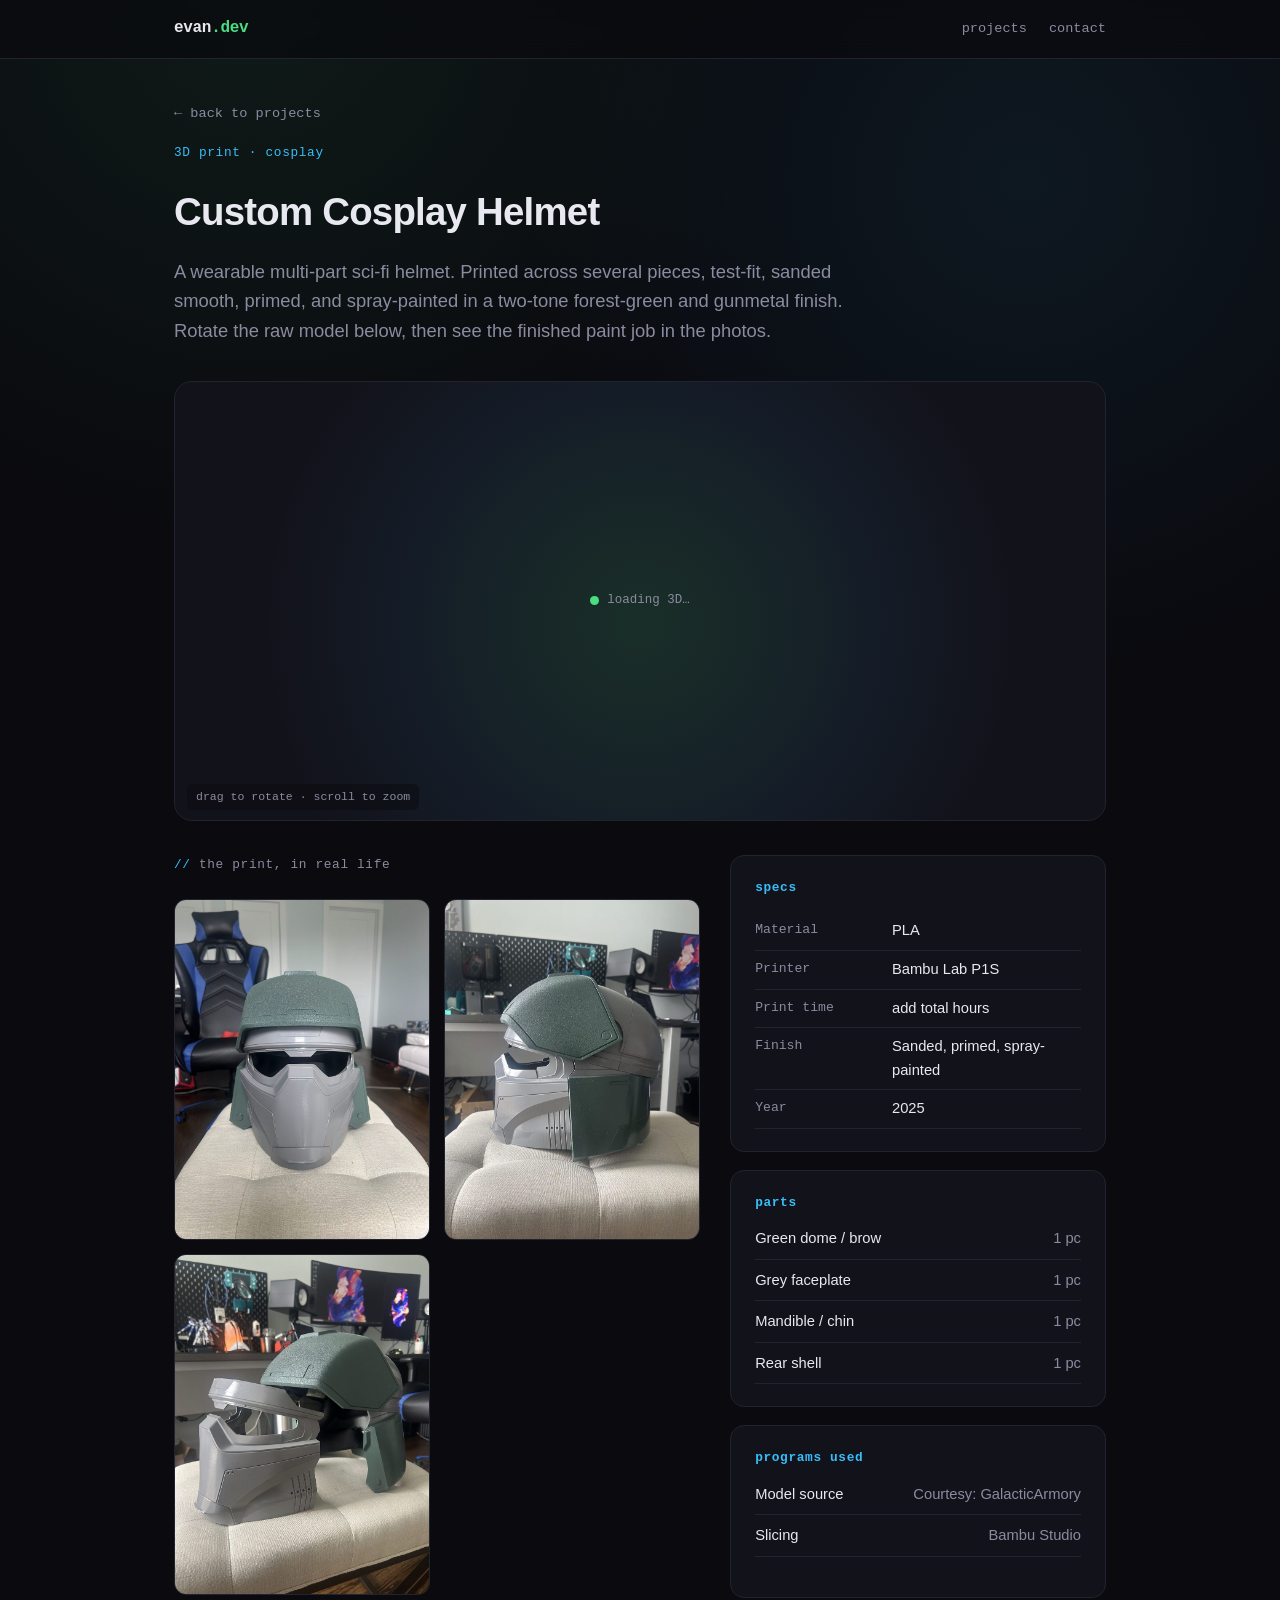
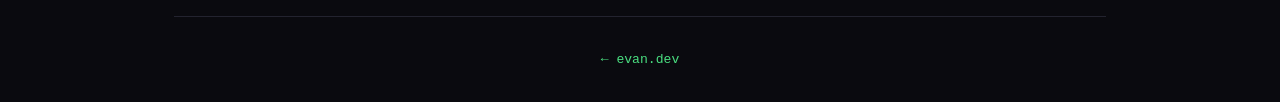
==== commit 81592254: "Add files via upload" ====
--- a/helmet.html
+++ b/helmet.html
@@ -164,7 +164,7 @@
     <p class="kicker" style="margin-top:18px">3D print · cosplay</p>
     <h1>Custom Cosplay Helmet</h1>
     <p class="lead">A wearable multi-part sci-fi helmet. Printed across several pieces, test-fit,
-       sanded smooth, primed, and hand-painted in a two-tone forest-green and gunmetal finish.
+       sanded smooth, primed, and spray-painted in a two-tone forest-green and gunmetal finish.
        Rotate the raw model below, then see the finished paint job in the photos.</p>
   </section>
 
@@ -190,12 +190,10 @@
       <div class="panel">
         <h4>specs</h4>
         <table class="specs">
-          <tr><td>Material</td><td>PLA (add exact filament)</td></tr>
-          <tr><td>Printer</td><td>Bambu Lab (add model)</td></tr>
-          <tr><td>Layer height</td><td>0.2 mm</td></tr>
+          <tr><td>Material</td><td>PLA</td></tr>
+          <tr><td>Printer</td><td>Bambu Lab P1S</td></tr>
           <tr><td>Print time</td><td>add total hours</td></tr>
-          <tr><td>Pieces</td><td>Dome, faceplate, mandible, back (edit)</td></tr>
-          <tr><td>Finish</td><td>Sanded, primed, hand-painted</td></tr>
+          <tr><td>Finish</td><td>Sanded, primed, spray-painted</td></tr>
           <tr><td>Year</td><td>2025</td></tr>
         </table>
       </div>
@@ -211,7 +209,7 @@
       <div class="panel">
         <h4>programs used</h4>
         <ul class="plist">
-          <li>Model source <span>add designer / STL source</span></li>
+          <li>Model source <span>Courtesy: GalacticArmory</span></li>
           <li>Slicing <span>Bambu Studio</span></li>
         </ul>
         <div class="filelinks">
@@ -373,17 +371,28 @@
   for(let i=0;i<bin.length;i++) bytes[i]=bin.charCodeAt(i);
   return new Ctor(bytes.buffer);
 }
-function mountBuffer(container, posB64, idxB64, opts={}){
+async function gunzipB64(b64){
+  const bin=atob(b64); const bytes=new Uint8Array(bin.length);
+  for(let i=0;i<bin.length;i++) bytes[i]=bin.charCodeAt(i);
+  const ds=new DecompressionStream('gzip');
+  return await new Response(new Blob([bytes]).stream().pipeThrough(ds)).arrayBuffer();
+}
+async function mountMesh(container, posGz, idxGz, ext, opts={}){
   const stage = makeStage(container, opts); const { scene, camera, controls } = stage;
   const ld = loader(container);
-  const g = new THREE.BufferGeometry();
-  g.setAttribute('position', new THREE.BufferAttribute(b64ToArr(posB64, Float32Array), 3));
-  g.setIndex(new THREE.BufferAttribute(b64ToArr(idxB64, Uint16Array), 1));
-  g.computeVertexNormals();
-  const mat = new THREE.MeshStandardMaterial({ color:new THREE.Color(opts.color||'#8a8f98'), metalness:opts.metalness??0.35, roughness:opts.roughness??0.55 });
-  const mesh = new THREE.Mesh(g, mat);
-  mesh.rotation.x = (opts.rotx!==undefined?opts.rotx:0)*Math.PI/180;
-  scene.add(mesh); frame(stage, mesh, 1.35); ld.done();
+  try{
+    const qi = new Int16Array(await gunzipB64(posGz));
+    const pos = new Float32Array(qi.length); const k = ext/32767;
+    for(let i=0;i<qi.length;i++) pos[i]=qi[i]*k;
+    const g = new THREE.BufferGeometry();
+    g.setAttribute('position', new THREE.BufferAttribute(pos, 3));
+    g.setIndex(new THREE.BufferAttribute(new Uint32Array(await gunzipB64(idxGz)), 1));
+    g.computeVertexNormals();
+    const mat = new THREE.MeshStandardMaterial({ color:new THREE.Color(opts.color||'#8a8f98'), metalness:opts.metalness??0.35, roughness:opts.roughness??0.55, side: THREE.DoubleSide });
+    const mesh = new THREE.Mesh(g, mat);
+    mesh.rotation.x = (opts.rotx!==undefined?opts.rotx:-90)*Math.PI/180;
+    scene.add(mesh); frame(stage, mesh, 1.35); ld.done();
+  }catch(e){ ld.fail('3D not supported in this browser'); console.error(e); }
 }
 
 // Auto-mount any element with data attributes:
@@ -399,9 +408,10 @@
 }
 
   autoMount();
-  const HELMET_POS="ONIEw4vm+0Cji9nCXhYGw0QhOUHSIPLCohMGw0ypLkFEPO3Cr7QFwwDkHkHWPuXCY3QFw6oyF0Ea7t3CYg8Fw+IHGUE5ENfCNWYGw4OLUEHju/TCRYoHw7pXWUELZe3C6tQGw56AWEEGqeXC6BoGw5wlWUH5st3CtloFw3z1WEGCidXClhwFwxEwcEHPUtHCKYMGw3X3iUEX6/LCO9IHww/pi0G3g+7CASkHw6TSi0Fj+OTCjnEGw+Rii0FESt3CA7YFw8n3i0FNUdXCWvsEw+SjikHNoc3CMZUFw/gOqEEA3/HCDHgHw9kpqUG5c+7Cc3YHw+WrqEFcy+TCmMEGw8WtqUEXJt3CyR0Gw82SqEE7ddbCZ2AFw0cwqEFpps7CTeIEwwcWq0FwJ8nCPO0Ew10wvkH7+fDCuvEGw5d4x0E1M+3CBtsHw2l0xEEBQ+bCwRUHw26txUE6A97CBEQGwz2qxUGya9XCO44Fw7MsxkGo/c3C0PoEwwZ4yUEjxcfCQaYGw10J5EFTR+vCYe8HwyJ/5EEMMubCIDMHwxxF40EUPN3CIHEGw1zE40E1atXCbMAFw0NP5EFsTM7C9SYFw8Af50FQBsjCAskFw6ED/0FJCurCW1kHw/1tAUIP4ObCjEsHw4Sr/0GELd3CsZIGww1JAEJeyNXCQ8sFw738AEJ3zs3Chw8Fw+RiAEIqYMbCZ7MGwyEOD0LduuXComwHwz/tDkKuPd7ChKkGwxCAD0L0dNbCntcFw5JHD0KIJM7CXiAFw19EEEIw58bCeWAGw+vYHULFZ+PCVU0Hw281H0Kmht7Cw5MGw8+JHkIQJtbCtdcFw6rjHkLdu87CeRUFw7nbH0KCIMfCSoAFw8sYKkLgLeLCe4UGw/2ILkLlOt/ChGQGw7VcLEJYfNXCup4Fwyj0LELGxM3CogoFw5xeLEKe3MfCcvMFw8JcPELGpd3Coj0Gw09OPELnGdbC2G8Fw80TPELwCM7CsewEw9mLOEKNVMjCDZ4Fw9YDS0K7LdvC0gMGw67ES0If89bC3z0Fw/hyS0KXvs7C5+EEw2imREKN+MnCag0Fwy4uU0I25tnCjDMFw0VPVkJv8dbC5/wEw1EYV0JXAM/CbsIBwx8Sb0Du873CVZQBwxfbaUAIYLjCYrsBw3fj/UAMlNrClQsDw3Jf50DToNXCUcICw/c4x0B2G87CrXgCw7HxqEAcQsbCVXMCw5/[base64]/StVEGFK/rCJzkDw4E9REFBHfbCXowEw9CGVEGdD83Cn/gDw7dXXUEnM8bC9T4DwwUGWkGejr7CxI0Cwwp9W0FW97bCT+ABw04HWEFK2q/C22UBw1AhbEEeg6nCYfsBw8ICh0EH3fnCf5UDw+23ikEkL/fCoVQEw2Zwi0FJicbCMpIDwwf0iEGir77C0NkCw1K7iUHi5LbCTBwCw2V1i0G8167CUYoBw/AijUFaoKjC2nQBw/jsnEFLzPjCGQ8DwyO4pkG9ofXCJ3MEw8WcpUFDFMXC+OMDwz/0p0E3+b7CCiUDw3/zp0FIIbfCnGACw0oXqEH+E6/CCaUBw8Hfp0ESfqfCXiMDw29dwkG6KPPC8VMEw8uuzUHQfvDCdoIEw1oUwEEtgsPC3xMEw7uaxUEkrL7Ce04Dw4weyUHUhLbCH4sCwyyfwkEiCq/CUM0Bw50oyEGHLafCm1sCwyup30FMp/HCH84Dw8e140FxRO/CYLgEw0cf40Fqw8PCNjAEw/3X4EEpa77CAWUDw8Fk5UHsKrbCuaUCw80N4kGdt67C1/kBwzAt5UEH2afCvHQBw2DH4UE3vKLCe1kDw4lYAELVN+3CW0QEw66N/UE4ZL7CfI4Dw8v3/kGWMbfCFrwCwzF6AUKw6a7CAvgBw/2LAEKYT6fCSoEBw2UuAkLysaLCu7sCw5IED0JPPOvC30QEw9GdE0K+RejCHrUEww5/CUL5mcLCuksEw+39DUJDfr7C5IwDw72kDUJxA7fCr8cCw5gDD0K+WK/CTPYBwyIVEUJbV6fCgXkBw98CE0LonqLCRA0Cwyj8G0JKlunCjn0Dw0XNHkJYGufC4rgEw2E+GUILF8PC3DUEw3vrHUIzPL7Ckm0DwydzHkJdc7bCYasCw3smHEJqxK7CBukBw4pLHkJ0bafCGnYBw+KLIEKmM6PC5zEDww/hLEIkp+TCyKsEwxeeLEJcKsTCKx0Ew3enLUJgrb7CVFIDwz77LUI4ybbCpZYCw0mzLEInYq/C2cwBwxsmLUJKs6fC0MMCw9EkOkLee+LCUfsDw3afPkJV99/CZ4MEwxYCPUI98sTCsuADwzEtPEI/b77CkCMDwyrHO0Km+LbCeVsCw9j+PEKBZ6/CPrQBwx0BPUJO9qjCjIcBwxXfRUJ8pOHCRVkDwx9/S0KJGN7Co1oEw4pnTELbPsbCvp0Dw4WISkK0jL7Ch9QCw5xVS0JE5bbCSwECw15fS0JBta7CrHkBw+3iSkKRYanCHgsDw3YlVkJAR9vCynMEw+YAV0LZGtnCCG8EwxfRWkIm1s3C5KoDw8cRXkJ+I8fCo0oDwyaoWkIM3r7CU2wCw/aeWkIYU7bCqbkBw22WWELX8K7CCZ4Bw2KtZ0IOuNnCuGEDw9K5akJGetbCekIEwx9CZ0LZ587CYFsDw00/ZEISHsXCAasCwzBpZELuJL/CX+wBw9hkaEKJcbjC9ooBw8HEZULVarDCVJYCw7tLeEICI9TCNj8Dw4ZGd0IFSc7Cep4CwzVMdkJh8cXCue4Bw7P3d0IpBb/C6ncBw6ItdEKHxrbCLtsBw4uUgUL+cdLCOBwCw6i+g0Kqc8/C7/gBw1IxgUIA+MbC934Bww+kiEIyWM7CDJ39wviLwz3c0qbCDxX9wpLhKr9NTqDCaXf8wjp5Qr9hTZnCKKYAw44wiEDEacLCdrv+wucpbUDB3r7C2JX/wkdvJkDJD7fClQT/wj+k0j+hXK/C2Mz/wiAcEEALOKfCn2X+wgwPC0Aibp/Ckx39whWuHUBd/5fCCWL8wp6ifUAdK5LC5Yv/wv6a+0C1DtrCT9P+wjXM7UBUhdXCdfz9wgmfyUD+DM7C1iH+wgrJoUAnrcbCu1sBw+jQl0AkCLTCtfgAw2KPyEA78K3CWVoAwyvqykD2DqfC4TL/wuQIu0AYYJ/Ccef9wo71xUB355fC8IL8wlnSx0CmRJDCUPb+woSNOEEZ6PHCt28Aw8OUMkE5a+3CPIAAw8ptHEEuZeTCFA4Aw0CXC0Hky93CIZL/wicbA0FuVdnCGEcBw185JkFglKzCEcEAw5KcG0EGmafCwQQAw68kHUGXgZ/CmZ/+wkesHkGHxJfCUSf9wqwOHEGiC5DCco/8wkIMOUELMIvCefD8wmmYZUF2WgDDj1X/woFgUkFKEvzCmCT+wkBDQEGZ3PPCQHL/wpJUPUHD2e/C1AYBwzlUU0Gn+6bCllsAw54rWEFmhJ/CPD7/wqXHWkHljZfC1aP9wq/SWEEtNo/CFZz8wj0MWUE+zInC4xn/whegikFdLv3CiTX8wrL/lkEituXCTBQBw5FFh0FNUqTCbKIAw+jbiUGuap/CmLv/wgHJi0E2OpfCyGr+wi2ph0EYwJDCwvD8wstDiUFQDonCdZT+wiEOqEH0/vrCzXcAw5AhtEFkOvjCuvn8wjngpUEpIezC1Pr8wiYFqkFJEeXCjWX8wlftrEEChN7CvA78wnTQskHPatjC4dsAw5aAqkHMMp/CLjMAw3HlpkE8rJjCB8L+wgvDpkGpWZDCoSL9wslqpkGQNIjCr0n8wojfs0EIaYPCqu38wmtgxkGwdfnCqloAw+XUyEH3i/bCgFz9wnUGwkFRfurCCOf9wtuKyEGtLuXChxT9wmWswUHb4tzCuJ/8wgpaxkEsl9XCBFD8wm3ny0Hp6M7CGxv8wshR0kGh2cjCDCMBw/hMxUE7j6DCG00Aw3TtxUGTIZjCkvT+wsg3xkFy6I/CCkv9wmtFxkGgwofCfBL8wgPCxEFU2IHChsD/wr+C40FUxfTC7ib+wto45EFeMOXC8x/+wgyw4UF8Jt3CyoD9wlw44EEwfdXCtwn9wokz40G39s3CCpD8wp9y5kETFMbCCzv8wmKo7EGvd7/CpBABw0K95EGey57Ct2kAw+WD5EFNVZjCpB//wjC/4kG2C5DCuJb9wlVJ5UFXlojC1Ef8wpk15EFCXYLC0xj/woyR/0EIi/LCNaIAw35XA0JcXfDCzBX+wgpuAEL5mePC1bz+wkmqAELMD97CjDz+wso3AEKo1NXCB7T9whTeAEJbqM3CqSf9wpp1AEIpCMbCbYr8wv9IAUIN8L3Cfgf8wkofA0IMr7fCcg8Bw3HH/0EHWp7CRF4AwziAAELCnZfC3j7/wna2AELsb5DClGL9wtgKAEJ+lofCDFv8woi7AULOwYLCqy/9wj2JDEIDV/HCVYv/wikqEEIBA+/ClBv+wh3hCELP0uHCLXT+wucNEELZyd3C5IP+wmvkD0LiQtbCVwL+whX6D0KDnc7CQmv9whW+DkJ7UcbCqdX8wnLNEEIY2r7CSkT8wl68DUJ9krjCLhMBw9MmDkIvnJ7CKWIAw/dPD0KW+5fClPb+wuhOEELnc4/CWp39woLzDkKhEYnCT0r8wrQeEUJvCYPCdsr/wpfeHUJEFuzChgz+wrUEHUI+XtzCgVL+wrwiHkKRiNXC98/9wkMfH0Il783C70b9wjEKHkKfMMbCEaL8wkqEH0KRqr7CwiX8whzLHEIopbjC4ggBw+3oH0JbEp/CxkAAwwMuH0LZkJfC5gL/wl6BHULpaJDC+DP9whdTHkKRGYjCBUv8wqh1HUIu1oPC/i/+wiazK0KST+rC/oQAwyp4L0KXpefC2Cn9wvPbKkIlGNvCNbP9wlSNLUKYCdbCCU/9wvADLkKiXM3CWsz8wnIVLEIWgMXCTD/8wiMPLUKhZL/CqVMBw721L0LlWKPCIuIAw+t5L0LEFZ/ChhIAw1deL0KqYZfCBob+wrkkLEKpdo/CJuD8wqPhLEJu+ofCymL/whMxPEKNE+bC+7X8wp/tO0I3hNXCbLn8wogwPEKXqM7CkEr8wpq9OUKwSMfCskoBw0iEPUK+BqXCZbAAw5jxPUJnSJ/C8NP/wp7kPUJn6pfCFDL+wkTCPUKLTpDCPLf8wqyZOUKJ64jCfg3/wpr+SUJdX+PCvNsAwwUJUEKQXODCNCj8wqlbR0KCLtLCnB/8wtEuRkKIeM7CNBoBw0BvSkIknqXCOnUAwwOJS0Ifmp/CDUX/wjZOTEIE65fCuY79wnfYTEJGEZDC2nL8wuDpR0K5EIrCS6/8wuhjVULgHuLC1vL/wjeFV0K33t7CHEkBw+1cXEJogavCPuUAwzW1WUKoCqfCzCgAw81GWUIlxJ/C853+wklNWkKr3JfCtfb8wtH1WkLyTpDCfxf8wnC0VUK+L4vCJR//wuXKZ0IWW9zCAtcAwzmibkJg+NjCG0oBw2oTakIOUrXC7LEAw4OVbUKon67CcIsAwy2pakK5QajCeY7/wqElaUK97Z/CO+H9wu4+aEKUoJfCTFv8wlepaELfmZDC93j9wmiwdULr5tnCtvP/wtWVeULxTtfC7DkBw87ufkJArbvC8ucAw1ToekJB8bTCdV4Aw4NqckLxWqzCam//wsABdEKbsKbCtan9wl/Vd0IiAZ/CLYn8wpxOekKYfpfC9Tj8wijvd0LmeJPCnb7/woIgg0LaM9TC8TIBwwUJhUKJhNHCGVABw5sahUL6+cTCq/YAwwragkJxi73CeEgAw9bLg0LK8bbCd2n/wg5Kg0KGV6/CHxr+wje9gkJRqabCTMX8wjoZg0KkLJ/C/ij8wvnJgELV35fCAUf9wvH0iEJJxNLCm0oAw7J+ikI9b8/CNJgAw6uci0KwjMbCcxgAw2thikK5077C+5n+wjjSikIcOLbCwnn9wr7JiUJ0863Cn4P8wshsikIhS6nChV/+wp9rkUJtas3CQV7/wohxkUImZsXCDRj+wrnTkUIiqb7Cxhr9wteykUICv7jCUFD8wkGIj0L2hbDCskj9woyCl0IE9MrCzDv9wnc/mUKkzcfC0Kn8wqRNl0IQ4b/CcZj3whCNXcC3wo/CATT3whXejcDemYjCn1r2wu2QqcCJB4HC+br1wrLSosCx6XLCJGL1wmdNT8DdTGnCa7L3wq6ahz2AeabCFjL4wgVvdr8+VqDC9Z74wkwzC8BQ+JfCCZz6wizd27/8A5DC6m/5wgjen79vY4jC7wr4wjpdnr/AuIDCSJT2wt4/l79tZXHCgJP1wtvinr8nsGbCWdz4wkZzh0DIjcLCk7X5wj1ncEBiUb3CErP4wujJL0BczLbCvnz3wsNowj/A0a7CWrL1wkD2MT80J6jCU3T7wog08j+kk4/CDUL6wsp6IkA9RojCW674wuI+E0ByAYDC2F33wiKYFUCtynHC7P/1wjzbGUBeHmPCCEH1ws/HPkD1ClrCpqr3wogl+0CslNrCM3j4whwq5UBKAtbCzXL5wmRxvUDAVM3CZ4b6wkBio0DLP8bCvbv6wg5mkEAKtsHCmXD7wjSdkUBiWYzCcQX7wggmwEC3eojCRaf5wvxTwkBhGIHCWRv4wodIyUCMaHHCU3v2wvwdzECeTGDCFmr1wngytkAxh1bCB2X4wifDOEEny/LCGrT3wmszKUEFkuzCyZn3wtkgF0GIGOXCCAX4wht8B0HGpd7C/XH7whQkGUFRJYfCqRf6wkAMIEF7TX/CiqT4wjIqIkGJDnDCP2H3wvXoHUF0jmPC3+j1wsxwIEH7dVTCtAr4wpeIYkE5aQHDgnT4wmVRT0EbOvzCrL74wvv3RUGtePXC38n2wr7jbUFs09TCUtz2wvAOZkHNlszCYir2whuMX0FsS8XCy9v1wpw9aEF0v77C/Yz1wmB9cUEFNrjCPur7wgPZXEHeCIbC9u/6woFYV0F0P4HCMXb5wkj7WUFRPHPCEbH3wsMPWEG7m2HCjx72wj5RXEGQvlHCSH/1wrFEdkE7E0rCp+P3wsVOiUF+WAHDhrr6whTwj0Hz+P/CAO34wkGGk0GMbe3Cj8/[base64]/7CBR34wuiso0GiI/LCIun6whr7qkF5zO/CPJX7wu5dn0HAoNzCdDD7wgnypUHIxNXClYX6wnfupkFgM87CWNb5wvuXpkF6n8bCByn5wngcp0Eehr7C/qf4wtLpqUEQHbfCa9L3wo5OqEHKq6/CLPn2wrMFqUFQ0KfC79v1wjaIp0FCAaDCwE31wtdDr0HMmpnCsmj7whQ/pkEUXn/C+t35whIiqEGdL3DCa1D4wukKqkE0HmHCuNT2wt0sp0FrMlPCYYP1wj7ApEGZ5kbCAoT4wqJmwkFL/vzCSkf1wvUyw0G+b/HC4Fn5wp96xEHXZ+7CJtn7wjZUt0Fi2dPCZnT7wtQfvEFMkszC/Dj7whhAw0F3w8XCeM76wt7qxkHNtb7CZij6wmsOx0FiPbfCdEn5wq3XxUHqDq/CG2f4wurrxkF3O6fCK0X3wg7BxUGmpZ/CeDP2wtjsxUE+FJnCk131wvXNzEElQZPCpk37wiEfx0GGNXzCYFD6wnC7xEHn1XLCzpb4wkcPxkHGdWLC1Mb2ws+NxEHNhlHCFpb1wm7PxkE9gUbChkT4wnVQ30H5a/rCHRH7wvIC7UENJPfCQgn4wgCZ4EG7e+zCYs77wo7R60Epl+jCzvH7wjc/10G5UsTCJo77wnat3EFiIb3CMjL7wth+5EGybrbCsl76wkCd40EZ067C6WP5ws3b4kEVHafCJkf4wshn5EEscZ/CwNz2wsjV40EFm5fCmpf1wkB/5UEQIpHCo5r7whkC4UEAWn7CcDj6wtGQ4kEDTXHC5pH4wjnc5EHk62HCrcH2wkBB4kHwPVHCO6D1wvgC40Gw5EbCwaP2wqbQ90EHKfnCeGz5wtwdAUJNMfbCgDz2wuMC/kHGsOrCwlr6wvasAUIyOefCAbL7wvbX/kHAerXC8fj6wkzUAEJqba7CXPv5whPd/kEnDKfCpdD4wjF0AEJmWp/CMXP3wmOIAUKYxZfC0+31woIvAELnrpDCWIH7wv9y/UFqdX3Cv0b6wtsCAUIeNHLCqWj4whe0AUIrKmHCCfH2wtu+/kFRqlPCT4z1wqLm/kHLHEfCbSX4wrGlD0LqIvTCaer4wkOmDkJjd+XC3N77wiRgE0Krk7TCBFT7wj5rDkJhtq/CCzv6wimIDkKEPafCCAj5wk2/D0I0h5/CLZj3wv/bD0LFtpfC5Bn2wmGpDkJMpZDCo2v7wijvDUKDvn3CVfr5wtiTD0LZv3DCGHH4wjN8EEI0CmPC75f2wilCD0ICXFLClor1wpe9EEI/NEnCmVP3wgrxHULYvfHCK6j5wlaiIEKenu/CEiP4wgDVHULRwuLCulD7wm18H0IqFODC5677wvP8H0IpzbTCHBT7wrlBHUIk4K7CeQX6wp6YHkLoAafCEb/4wtjoHkK12J7CmHP3wgDoHUJssJfCv/H1wi+mHUJpfpDCPXL7wh3AHkJEHIDCetD5wn3/HkJOoXHCkdn3wgm2HUIK8F/CVE72wiqHHkIEfFLCzk71wgrWH0IDAUrCFMf4wpy3LUKMeO3CVKj4whwqLkJ7sN7CltX7wp4ZMEJPM7zC7mT7wvvWLEJMS7bCu4/6wrm6LEJ/wq7CAnr5wjkrLkKa26bCdE74wlF1LUIK8p7CN/P2wiq1LELcNpfCtKL1wq8mLELft5DCySb7whZXLUJHR4DCFHb5wmF4LULDkHHCTOL3wngwLUKUs2PC2+z1wiD8LELqoFLCxtn3wmUSO0LpQOvCpfP5wmIrQEJOyujC3fz3wt8mPELD5NvCsN37wnWNP0ISNtfCbKb7wiovQUKL0sTCPU/7wp/wPEKrGL7C2Kn6wugnPEKX9LbCDMz5wgOVO0L3uq7C/tj4wnPvO0L+P6fCNc33wr9FPEJG2J/CMo72wtepO0Ji+5fCY2T1wq8xO0KXBJLCxuX7wuMCQEIUNYbClKr6wptxPELYL4DCwPb4wo65O0LuOXHCgBT3wlDiO0LU+2DCtdf1wsfeO0L5VlbCrA73wt1SRkK+XOnCeSn5wt4mTEKvvObC/uH4wiDXSkJhJ9fCzpL7wk9WTEL1Ac7CrB37ws9XS0LCq8bCjlr6wipXTEKPHr/CKp35wlkqS0LmwbbCANn4wpUtS0JAna/Cc/n3wuUCSkJHW6fCcgL3whh1SkIuo5/CbOn1wqvuSkLpuJfCoYj7wjDlS0KfuYbC5E/6wj7aSUJ87YDCB1P4wmnrS0LYYnHCw4P2wuv2SUIVLmHCtVv1wkHFR0IdflbCr2r4wuaYWEJZkuPCs3r7wqSKWULeNOHCi5j3wuBjWUIchNTCj0H6wp7kWUL7hc7CROP5wjhqWkKPJ8bCni35wt+cWUIwKL7C0lv4wgw9WkItyLbC93/3wuqxWUKjb67CTMn2wt1GWUIDxafCGOr1wkPtWEL+5Z/CvEn1wmT7V0IzspnCmhH7wob6WkJrxIfCy3H5wn1uWEI5GYDCL5j3wkQIW0JDiHHClg/2whrNWELWoWPCIhj3wrpVZUIkMeLCI3b5wp03a0L2KN/Cf+r1wmx9ZUKr1tLCokv4wqd2aEJvA87CGHX4wgS0aULnkcXCUOH3wpBnZ0K6F77Coc/2wvePaUIsaLbC5yT2wiBdZ0K4ja7CGZz1wog4ZEIo/abCKHb7wlTtbEK0eo3CCHb6wv4PakJzb4jCLM/4wgpXaEIw+4DCzsL2wjHGaUKbpnHCDX31whB7ZkL/[base64]/7wmfdhEL7r5jCI+75wmZJgUKxE5DCT+L3wmJThEK47IjCkKn2wvK/g0LThIDCoOf1wt0KgUKPGXjCgWn4wpTmiUKwYtXC1nn7wnEKjEKgyqXCmpX6wtssi0I3GJ/CU5D5wmv8iUL48JbCNyH4wtmzikKceo/CfSz2wgZuiULal4bCAbb1wluDikLg+ILCKAz3wu5gj0JyWtPC6UX5woo7k0Ia3M/Cbtv7wt7Dk0KQGLXCDsD6wok7k0Ks0q3Cnwn6wi18kUIEqabCg3L4woEAk0KKIaDCmkr3wtBZkkJgOZjCz1z2wtIpkULre5DCJbL1wkBWj0ImIonC/3L4wrcZmkL7m8zCWGb7wkJLnEL0OMjCAeL6wk5Nm0K1GL3CuXT6wmHKmEIwJbbC2e/4wpdpmUIkx67CuHP3wsDumUI6cKfC12X2wrP8mEIUsZ/CVtj1wus/l0KuHZnCxpf2wnHRnkJQHMvCZgP5wvPpoELx2cfCkUD5wkRMoUJllr/CJ6j3wrhEoULJ+LbClU72wn7qoELFAK/CpaP1wq56nkLPYKbCRJH2wgVsp0KItMXCYLX2wl17p0INvb7Cwf31wiwipkJjFbjCSgDvwlruK8GCV0DCnM/uwst3McGXZTfCgZTxwsMF6cCUAm7CChPxwn7zAsHuiGHCI3vwwlSyEsH+FlHCPjTwwnAHFMFjh0TC9jzvwvFBC8H9sTPCg17uwuaEAME4yijCYO3wwgqXX8Dhi47C/k7wwlPCicBY84jCkQDxwkHctcBFOoHCKvPxwgdt18DBiHPCMC30wiw9qcCFLmHCTuXywqYrnsCxalLC+lXxwionpcAAKkLCV+/vwqILocC1+DLCPtPuwhhImcAyyCbCAPHzwvnLGD7q5aXCZW/zwgIZO7+/3Z/CTiLywmK4AcB6mZfC9Jrwwj0OPMAV+JDCcrf0wtjswL/BE17CHrLzwsF/r7+l21LCqD3ywqF0mb/WH0PC6JDwwtQcrr++/DHC3jHvwqDDlr+WhCPCaFfuwt/Pzb0H4xjCHUDxwiZwhUA+nsLCEKzxwhCPZUA3v77CaHDxwqgQIECMl7fCjyLzwvSKij+I1K3Clun0wkeaJj95L6jCNy/0wkl2EkDvTFDC/cTywgnnGkDbYUHCJInxwhGICkDxODXCIvvvwr8DEUBzUiXC0KLuwuDeM0BxDBfC/[base64]/C0x3xwgiuJ0GHNbfCJCLxwu45IEFBeK/CkFvwwhRCGkEhm6fCls7vwjlLHkHQrZ/COFPvwqk6KEHbt5jCSonuwllzKUGJkpLCxdn0wg6+FUGrw0rCiwj0wi4WIEFBzkHCcJ/ywnRvHUGjMTTCDfvwwoqxHEGOXSTCfTvvwqeZHEFyrxPCJYHuwuesM0HEaAvCqpXvwthGb0FnogTDNJTxwpv+YUHNGQLD+YDxwoEkUkHCT/vC/CjzwmRaR0FzL/fCttnxwljvbUHpb9bCXaXxwvlZWEFNrM3Ch5vywpU4R0F6LsbCjVb0wpG3RkHRer7C+h/0whB3UkFyZLXCP7zzwjtHWkFQuK7C18/ywnjgV0G/7abCfurxwq65WEG7F5/CSOzwwuj6WUHEWpfCobLvwiQ0V0GW+o/Csfjuwk6qZEHET4nCw4r0wj+MWkGSikLCHs/ywst2VEFFQjLCvEDxwrD8WEEbOyPC/LDvwhMNXkFkZhTCE2vuwiJBVkED6QjCRs/wwg77gUHlXATDwIzywjD6i0GSOwPDPxvywgMul0GLSvLCEXPxwma5kEEQfOzCgpfxwqS1iEFyP+XCpe7ywocbgEEmEt7CEv30wn29f0F6hK3CGnz0wkNxgkGOYKfCgPTzwifRiUEbNZ/C+uHywvKRikHjf5fCp4Pxwi1MiUH5xI/CsSDwwmOoikGgGIjC1sruwjBgjUG9N4HCwnb0wga5hUEvLT/CMlbzwiQyikGiNDTC84rxwrqmi0FWYiPCfvXvwkM7ikG10RTCAt7uwl89i0ESxwrCtVbxwtIoqUESTQLDTqLuwqMepUFz5vjCrDDyws5hqEEz6PXCfpv0wj8kp0HBE5jCnUnzwmdgp0EOopDCQc3xwp5mpkHjdonCCyTwwrA6qEFhvoHC/M3uwpVHrEHIUnfCZL/0wg0ep0Fjpj/CHlvzwmedqkE+mjLCsd7xwtgRqEGGBiXCvQDwwlGfpUHyCBTC6bbuwh5Yq0F7KQjClbjwwhktxkGwHgHDVkL0wnE6y0HINP/Co+/wwpaww0FJY/TCXBT1who4vkEvhpTCoiP0wlU2xEHJyI7C7pbywmr1xUEEmIfC+IrwwkvPxUENiX7Cbw3vwvYKykHQYHLCQa/0wkmKxUHBLz7CcY3zwothxkFy2jPCm73xwkgdxEFvVyPC3RXwwiXpxkG1YRTC7bLuwmXOyEHD4gfC3fPuwoAu3kHzjwDDryfywvlf5UEEIv7CQEXwwr424UGKzPHCTWrywgLU6kE1U+/CNsT0ws2H4UELyI3CynfzwtKh5UEV5YfCJpXxwgjX4kEcroDCS4bvwm8i5UGq3XHCebb0wjXF4UHJmz7Cs4Hzwog95EEvtzPCpqnxwv9e40EMGiPCsQfwwrBj4kErYBTCpN/uwuOk40GQEQrC40bywo6xAELpN/vCSHnwwvT/AEK8NO7C5MP0wlGN9UHAGYzCZeXzwiWJAUJO7IfCpwbywt4wAEKvx4DCa+/vwrtSAULsRHLCJp7uwnExA0K73mjCf6n0whQAAUL+Rj/CjijzwuevAUIN8DHCWK3xwrpD/[base64]/RDTCYlLxwkZ+D0LGvyPC6Jjvwr0GEELlmRTCiWPuwlbLCkJy3gjCMwbywrFdHkIiN/XC5L3ywp0rHkJ0UubCdu/0ws5oI0JXhIzCye3zwgxhHkId/ofCv/zxwvaRH0KSm4DCmd3vwvNtHUJBz3HCI3zuwuimHUJiSGjCzWr0wh2QHkLV/UHCH5XywharHkKGAzLC8+DwwiDXHkJPMCPCni7vwjlNH0JdlRTC9nbuwgEuF0LHMwzCf6rxwhtELELtf/LC5FnzwtznMEJKZPDCNuvxwoMaLUKHhePCh9X0wly1MEJmw43CX6LzwqwxLUKSR4jCOIjxwr4xLULMJ4DC2mLvwq0oLUJs93DCsezzwtcML0JP8kHCZlnywnlTLEITmDPCTWnwwhHCLULuZCPC0Pbuwiv5K0JNYhbCn//vwgvPN0IdIPHC/xXywtqnPUJwfO7Cy+LuwjxoN0IKMuPChI/ywo4CPUKhbN/C/3j0wmBhOkLKvY3CKQjzwuZePEIsGIjCHBHxwrnBPELYo4DCvSbvwhhYO0I2DnPCEc70wldpPUJfCU7CLW3zwvGJPUJpZELCV63xwtE0O0KvtTLC7rDvwlhmPUKHtSLCs7/uwvlmN0L4dRjCEpLxwkkWSkJcIOzCYMvwwmn9SUI9hd3CTE/0wsdZSkK8zY/CR2zywj/USkJ5aYjCXirwwhh8TEL/ZIDCkg3vwtdZSEKWBnfCaZD0wu/aS0L3bVHCf/HywpS2S0KJzkPCh+PwwrZMS0IjczLC6UbvwpFJSkKfiiTCuFfuwls/RkLZ7RrCl/3vwqoIWELUq+nCkwfywrmdWkIyGefCH1/vwqNoWUISmNrCALbxwnHDXEKqJdjCjhL1wgd8X0LND57CHJD0wsgDW0I8gZbCV3jzwlyoWUKrH5DC53HxwpZYWkJzk4jCfn/vwol/WULEQIHCaXHuwl8OVkLnC3nCMab0wnNtYELkgVvCrRL0wu+kWEIs/lLCnQ3ywu02W0LDiUPCbynwwmf1WUJEVTPCacfuwjVFV0IpkCbCZ5zxwpGkZkKXbOXClc30wlPvb0Jp+uDCIj/xwn4XaEJUaNXCawz1wvoubkInCtHCxMT0wmwkbEJDaKfC2Bj0wrcqaUKeG5/ChkrzwtlOaEI90JfClNnxwvaYaUKj0I/CueHvwmXpaELqn4fC77LuwiHFZkLkgoLCb1n0wpMQa0K6q17CnB3zwgufZ0I8wlLCbRXxwhwPakLtnEPCT0/vwhjgaEIdiTTCfI3wwk1sc0Kq1eLCy2zywkSIekKCy9/CnOjwwpEgc0IYk9LCOUzywi7TeEJB88/C06D0wspRfEKbV7XCtyT0wl3leEL2gK7CKVrzwt+Ud0IoKKfCWVzywqY9d0K+WJ/CPFrxwgPqdkIAipfCAfTvwjVueEKIho/CL0nvwmCbdEJuHorCtPT0wiRPekKPMWzC/M7zwmn+d0Ls3GHCBdfxwv8jd0IItFHCOr3vwqwWeEJ9l0HCG57uwnJMdkK2WDfCuXDxwrgGg0Koct3Clj/xwgvRgkJc+czCW370wkBIhUJP78bCYJ30wrc+g0Le073Cw47zws26g0LivrbCp7zywkgog0JKz6/CEZTxwnAug0KikafCQWnwwtNgg0J1z5/CyofvwmqQgkK7R5jCMLTuwvAOgkJJypHCmAz1wjalhkLHennCSm/0wv1Mg0KSH3DCjabywqadg0IIGGPCIa/wwiEbg0KkLVPCx/ruwlmlgkLWKEXCtXXwwm3DiEI8EtvCkp7ywlQRjEJM8NfCKOnxwg3AikKLlMbCWxDzwuybikLZWr7CsNrxwqTnikKfSLbC0NrwwktkikKnxq7Cb4rvwlOzikLPtKbCX+buwkg5iUKHA6DCFJP0woFtjEIBP4XCUmn0wvNDjUJrlILC1w/zwpRpikKkPXHC/dvwwvHGikIDeGHC2CXvwjJOikK8k1PC9HTuwpZbh0JR3kjCIgrywlu5kkJZu9TChvzvwpwWkUIvu8TClf/wwv97kkIUMr7CBjnwwmiWkUKscbbCACLvwpaOkUJ+q6/Cb7Tuwhpjj0KRW6nCKbX0whDtlEL//o3CwB/0wrg8kEI2UYXCKHHywmOzkkLbe4LCAwPxwsQDkkJ+SXHCKEzvwv6DkUJPg2PC7QLwwtB5l0JaZ9PCyIDywtPrmULgddDCZvbuwiKWmEK9g77CihbvwhQLl0L4lLjCkMD0wo/Km0KOD5zCxIH0wg2FmULfG5bCHEXzwvkPmkLfUpDCw1TywjOlmEKsIojC5t/vwjckmULnoIDCIF7vwvghmEIc4XPCHLvxwiT4oEIa5szCT7vzwjivpEKDdsnCwXT0woDlo0KaUqvCw0L0wk7boUIJAabCeEzzwlRQoUIM0Z/C00fywiJRoELnSJjCEInwwkiEoEJ2i4/CO5fvwk0Sn0IAQYfCQePuwtMznkIBw4HCYlTvwoHvpkKz1srCO6Tywr4iqUKfbcfC6Lr0wkiaqkLrILvCmFf0wpKsqELDALXCotHywhl6qUIJG6/C4prxwgnEqEICdKfCsDjwwuD0p0LgtJ7C7cPvwrOypULfNJfCDILuwrvxpkIlxpPCqvzwwnCXr0JUW8TCTjvywih4sUK8PcDCDp7xwt6xr0K/NLfCpRTwwnc/r0IBxq7Cz/nuwvOzrUKtzaXCojPvwuOqtkLOnr/C17nuwo7btEIcgbXCwBnpwn3FZsG8ghDCmbXown7accHO5gXCQyrowr5rdsHjNe3BhgDqwoggLcGrdz/CO+jqwoJRPMEx1DLCZWnqwp45TcEUfyPC8EvqwuK3VcF5ZBfC5jfqwg4CQ8ER7gTCWJLowvSCSsGliOjB7Q7ownObLsHXxtfBBDXrwpiH48BoaW3ChZPqwqM4/MDINmPCKKjpwpbFEcF6XFPCrrbpws/bI8E/3UXC+4ztwkRjEMFjKiLCIUrswgxoBcFKURPCDNPqwjDKDcFr8wTCuTjpwt81DMEMYOjBJt/nwgJ6A8HeJsvBq7rrwusva8ARFI/CPwrtwp24kMAZH4jC67zswpPss8C8A4DCUf7rwvua0sCLo3PCHgPuwo++n8Cnrx7CkxDtwqv4ncDjwxTCrnfrwtLOqMBF/gTCQR3qwnv1nsBUlu3BnX7owjxroMDTgc3BeLTnws/ngcCXI7vBK1vrwstQOz1UsKfCS1vqwn/8or+CCJ/C06jrwrfAEsAsPJjCVQTqwiCjP8CbsZPCZCvuwnZxOcDUORzCg3vtwiw9uL+5mRLCmiLswiz/nr80zgTCrXjqwjL+v78rnunBMRPpwhjSkL8QX83BgcTnwqT3k78sXbTBR9PownxbhkCUNsPCU7zqwmmNYkA7xr7Cbc7qwsqHFEAXurbCk43qwhvelD+KGa/CCfXowv8CekAujIzCCIXowuYFZUBfXofCAu7nwg62ZkABRIDCv8ftwoNEE0DWbA/Ct5TswgCqCUCE6APCGCDrwi8uJEBrn+rBlDzpwsNxA0D//8fBGSLowq6iKUCivrHBQvTqwrAO8UDqf+zCijbrwlPAzUBbSeXCYpzrwvQ9rkCn4NvC+9PqwmEd4kAVONfCngPrwrPdvUC+jc7C4yHrwi7hmkB2VcfC4Dnrwj5j8kC4YabCtWTrwvhj10AKYJ/CT5jrwv2gx0Bn1JfCovjqwja7u0BVt5DCzYrqwk2WxEDpZ4jCZTfpwrgZwUBldYDCYE/owgHW0UDPRXTCMUTtwvoGwUCKTAXCeJjrwozpzkA1+unBivzpwiRzukDOSs3BOz3owq4Ky0AG3qvBzJPqwiYDNkGda/LCDQTrwvpIJUESQO/CqXvrwjOTNUEfzb7C89XqwiWxIkHgQLfC303rwnH7C0FiT67CTtXtwrpwCUGy65XCjYrtwlMwGkEAgY/C9ZfswhQ3H0GObYjC2h/rwi9nHkG4bYDCsVfpwvOSGkG+VXDC8krowh2oJUG9I2TC7n3twuDjHkEuKQPCAxvswptHHkEwr+zBy0jqwpMuH0FFA8vBuLzowhRhHUGX5q7BuaXnwmk5G0FHOJvB2o/qwqj2b0FqLwXDdM7pwoB1YEH7TwHDcJfrwnW+WEG7Bv7Cig3rwntIP0FUSfbCmjLrwsyfbUF1UtXCAdnqwtfDXEFHTs7ClOHqwjXnSUG2usbCl7/tws0hS0FfA4fCN+3swgOHWEFnwIDCWSzrwvCYWEE0aHHCvmbpwm8sXkGEXmHC27jnwkywY0EpK1PCV4rtwqNLVEGc7gDCr0vswlX2WkGcaOrBe4/qwrWFV0HAE8vBmdHowhlNWUFFVavBhMjnwjwvV0Em1pjB4OHqwutciEHgPgbDw/TrwgNklkF8//HCx6TqwpHCj0EZkuvCuvHqwl2piEGi6OTCu3HrwjA7gEEgZ93C6/DtwiXOhUGfEn7C9bDswk/eiUHSyHHCacLqwguGjEHskWHC9JHowpvXikG6uFHCJATuwjFJh0EdNAPC1ITswiF0jEFynOrB/ObqwoP/hkH7z83BXzXpwnCKjEEhsq7BpNnnwv0YiUEMjJbBrRnqwk8qpUFVLgXDj0rtwk0KqkHhwAPDoDHqwtw8qEEM4/rCOCPrwr6MmkHf6/XC+nTtwoA7pUGH1W7C89DrwslSqEFsumHCjNTpws+Yp0F9k1PClCvowvyVqkEVXUfCm8HtwnjcqkG3Bv/B5p7swohKp0F/lOrB18HqwlQHqEG93MjBifvowsMhp0Hw7ajBYfHnwtQtpkH4W5bB2gTqwpvDuUGTLATDZWfrwo74xEEeGgPDJX7pwjX9wEHt0PnC6GXrwrcxy0HVcffCRfntwpI/[base64]/swhdo40G/NejBss3qwmv240GBssrBQBjpwgO04kFiv6vBkdDnwig/50HuO5XBAZvowvEE/kH3JQHDWt7swloLAkLhsP7CWsjpwi4h/0GvEvPCD67rwo5nBUKShvDC2CHtws+7/kGCOl/[base64]/CUufswgpLLELL1gTCm/HqwoloLkIAlOnB+SzpwhdMLkKmKcvBD/7nwlAVLEJP/bTB0PjqwleuPEJPYfPCKg7rwmGLPEK4keTC5QbuwjmZPkLMSGzCaKrswhK+PEIRm2LCwGbqwv3JPEJF2VPCzGXownqPO0J+zEbCUtjtwgBpPEIXthLCu0fswuJQPEJxfQXCPlvqwh8bPEIrVerBn27owrTpPELkgcrBfInnwpSBPEL17brBXVXowu5yS0Io2/HCIw7swugGTUImFO/CZv/pwj4lR0K+yOLC7HXrwkj4TUJRJODC9sXtwh+4SkINKG/CsOvrwhciS0JaxWLCOoTpwl72SkLj41LCd/LnwowVTUJSgEnCpvftwocaUUJGwRzCfkftwofKSULTphPC2WLrwomrS0J7wgTCtZjpwug8SkLLZurBZQfows/BSkJyydDBb9nqwqdqW0IsrOvCPq/qwtLwV0ILIN7CbzDuwq5eX0JrgnzCpgLtwpBmWUI14nDCgbjqwgQ4WkJtjWHCNJbowpQYWUJcr1LCy7Htwq0KXEIpGiDCzmDswtskWULwwBPCNl3qwlCQWkKy/QPC3pnowkbSWULJTurBQZvnwr32V0Jlz9fBNlbpwvAZZkIN7+rCEVXswrLeakLAxefCXqLqwtFxZELXzdrCrHDswhVPa0KHtdfC8G/tws4aakIwQn7CmcfrwhD4aEJpeHHCjpLpwve+aUI/NmLCs/PnwvIGZkJnylTCYknuwru4aELVECzCmkPtwsKMaELduyPCWWTrwjX/Z0L9MRTChFjpwpJBaULCbwTCCvrnwqWLZ0KHj/DBMwjrwkS1d0JMTOXCtr7qwkeDd0LrY9XCys/twt6yeUJ7vYbCEF3swmQneEI1gYDC1zrqwi3cd0LxjHDC5GXowvlvdkKm32HCA53twinaeEJ+HTHCTyPswqayd0JoliTCbw7qwuLQd0L+GhTCXGrowicfdkK4xQXCy4TnwuKZcEJPOPXBU73pwhXngkL+deLCi3nswlHygkIqruDCpo7pwvmbgEK5ZdPC1/DrwmuXhEIljc/CejjuwrTVhUI4k5XCaXbtwifwhELZF4/C17vsws3xgkIgeYjChoLqwsqeg0LM/3/CZwDpwiOKgkIn53HCZ9DnwndAgUIbYmbCXaztwuq2hUJ7/D/CKbHswqL8gkKvzzPCz8Hqwiwng0J3ByXCFsLowi+cg0J6OxbC2/bnwhgFgULufAvC+VLrwjGQikKPZd3C9H3qwsqmikJr/czC0fbtwngCjEJR8p7CNAztwloAi0I7hpfClw7swrZ2ikLSfJDCEnfqwiDfikIRUIjCLPPowhKCikKC/oDCkxnows93iEI9L3bC667twmgcjUIW8k3CldbswuMFi0IMa0PCzNzqwuPeikJMHjTCxeXowsIIikLzZCPC5LrnwjD1iEIPOhjCnGHpwtqDkEIsb9vC3DHswlcbk0IBO9jCOZ3rwolPkkLgsMfCLOvtwgwelEKVuqzC70ztwsBFkkIc6KXCISHswrBJkkKLJp/CItjqwsLUkUL745bCtW/pwr4tkkIRoY/CGFHowtVnkUKvAIjCCdbnwqPpjkLnxoHCzX7twhrClEJ5pV3CAN3swo5hkkIjZlPCNLbqwmD7kUJ8gELCqLHowtrtkUINUTPCaO7nwqTnj0L4xSjCYfzqwn6BmUL+bNXCm0HqwiIvmELl9MTCcrnswn02nEKKD7/CTJ7twhN4mkLWOLbCN2vsws0YmkJk+q7CU2nrwtcXmULQlafC85XpwhsCmkIjeJ/C1snowvmfmEKkf5jCr/7nwlIIl0LPDJHCrentwhlqnEJOw37Cl2ztwgtYm0LBXW7CvXrswk44mUKQxGHCwBfqwi6smUJsr1HCvXXowqUpmUJlR0TCt+Lnwj+xlkIESTnC8Qbqwh/SnkL3+tLCpbLrwiUqokK698/C/YTqwnA1oEIOcL7CzUHrwrtNoUI/6rbCrP3pwogFoULtaq/ClcLownE3oELvfqfC+ejnwhZbn0JCWaHCL+3twrnRo0KHk4nCFfHrwhPYoELKcnzCV/vqwh5ookIO2XXCc4Tpwk6BoELOnmHCHo/owgPAnkJdQ1XCWbPqwgFoqEJxyszCDgbuwji3qUK17snCbwDpwgKypUKVpLvCPHTowl9rp0L+nbXCAQbowmljpUI5oq7CQU3twr3MqkKg+JbCwJnswmdfqUImO5DCzSfrwv6hqEJak4fCnJ3pwkkPp0K8Q3zCoWTowk4Kp0KZ7HXC/djnwl0EpUIiYWTCy6PowmKBrkIQNMrCgM7rwmHqr0LwVMfClCztwtE4skJkDqjChJTswvEEsELbDKDCY6rqwskysEIDtpfCJUnpwiNJr0KZGI/C+azowsq2rUIqZIjCCjnqwviUtkJI2MPCvSfswjHpuEKcn8DCdrHswuSNuUJGqbfCvDTswu8zt0K/vq/CJcnpwtX2t0K34KbCTk7pwhSGtULYop7C/p3nwm/AtUIIwZfCryvqwg6xvULvlr7Cc23pwm4Av0LmAbfC1ajowt/ivEL0Sq7CNtDnwu+1wkJS+LvCm1riwt9BkcHqDMDBbhfiwlGDmMFl2KXBifDjwkk4aMEGHQ/CSybjwt0nc8HuwgXCRSXkwvwZhME4D+vB20Hkwp/4icFKq87BVBblwvbvgsE+j6zBGvPiwj3UgsG/cpjBZvDkwiMULME1vD/CWiXlwuBUOsGMXjLC0M7jwnF3TsGvGCLCt1PiwhamXcGu7hTChx7nws2JSsErOcrBbLflwj4oR8FptazBbBbjwkvdScGneJDBfBPkwvLQ6sAXo27CJl3kwt+WBMHSFGLCBYzlwhE/GMH2gFDCnEfmwlawJME4HUPCjSznwtI5IcFL7sLBQkzmwsG5B8HGbqzBtSvjws71DsFzeIjBAsvjwk0ua8AHgY/CWa/jwmIHmMB0aIjCWeHkwlc/wMC2DoDCJ2/jwg0N1MBRFnjCD6fmwl6snsChQqnBU8HjwrbStMA554TB8O/iwn0ikcDwpXrBNCjkwkS49zzc7qfC5ifkwjpOnL8TrZ/CcQDkwjUUIMCoPJfCDxPnwhlMRcB5QJPCDEriwtRzlj7EmmrCrFDiwhTV+L0PG2LCGN/hwupw574Fb1PC6ObgwhTdHL4dVUbC/vHmwk75zr/c3KXBwnblwmLHsr/WWYnBoh7jwvk8xr+xkW3But/gwmzetr6snGNBswHjwlNohUAiTMPCb1DkwtG3XUDBlb7C7QbkwuCeCUCr7bXCjE/kwqMkhD++ia7Cee3kwgqzekBSQY7Cys/[base64]/C847kwm1qrED+xZfCn0vjwn4+jEBlDpHCWTHnwt/NoECaEnDCOFTmwiV9yEB1P2LCPE3kwlbdvkB3SVHCdHXiwu+tu0AFDkLCFbDhwgyw6kDiuzfCWaTmwnjbt0ByoY/Bv3Tjwig9w0D1yE7BmVbhwvVslkBu2pVBpFLhwkrO0UD4oalBusXgwjzD5kD3O75BAn7kwr7SNUFHlPLChvbjwhLWJEFYl+/[base64]/BHnwvbxXEHPfovBFXLlwpFHWEGdS13BkdDiwq+gWUHkPCjBpADiwq2xTUFTXtBBXavhwk02WEG1fOVBaUThwoZnbEG++flBu07jwoOZhUHG3AjDVQTkwmyxfUENWgfDhJbjwjEUmEHw4/PCEy/kwkTskUHlwe3Cne7kwioLiEHOKeTCLx/kwhRdgEGh+NzC8vPkwmird0G98NjCeELmwnOOiUGTU0HCZS7kwvx8iEF99zLCqV/iwj0QjEG/lSXCHvvmwq1TiEHyF4fBnrblwpjoi0GkPWDBcK7iwhr6iEE6lxjBuRniwsjihEFjgu1Bz+PhwpjHi0GLaQJCIyvhwtr/lUHm2Q9CFLHhwv3co0EWZwjDF9Dkwqbbq0HEzwbDTjDiwqPXqEHdTwDD6UPkwsmeqUG1sP3CJnXlwsh3m0EONffC0u7mwntNp0E8dD/CtBflwspjqUEnnDLCcX7iwv0OpEGn8yHCPpLhwlgqsUE89BnCqRjnwqFAqEGVJIfBIa7lwiVJqEGgPFzBlIviwqtPpUFAPQvB2QTiwgpVtUFMCfjAOp7iwkXbpEEbTgVCS/XhwidDqUHD3BFCI/vgwtfDrUEVSiBCd0nkwtacxEFxtgXDATzkwiObxUGE+fzCBOTmwp49ukEcADzCGwHmwo/7yEGsVjTCjV3jwqb+xUEjciPC817hwoLRxkH5dRbCeyXnwjw9xkESzIfBlKblwqtOx0HfHFvBQtnjwgPGw0E0txzBrOThwjckxkEZ2uXAF/3iwgXPw0FXXRNCutrhwjYjxUF39iFCihzhwqwoyEFHoy9ClbbgwvoT1EEOzTxCBp7iwmtc5EGNoATDusvlwnTG4kE8lAPDM6/jwoBY4EGFifrCyY/lwt5F7UH83/fCzQfmwuUd4EHIgjLCgtLjwhR04kGtQSTC9m/hwoku5kFeGxXC6+nmwk8A4kE694TBBbXlwny65kGNqWDBwM7jwmDR5EE2yx/BOpHhwiNT4UEY9sjA9WTiwuxs1UHCLhZCL0TjwgJc40EdYCJCC9Lhwjcy4kFZBzFC1ljhwrHu50FjkT1Ci/ngwoFo70G7EEpCxiTjwkq8AEI73wLDQB7iwuDq90EoE/nCcBTkwvhsAUJWjPbCz3nmwuTqAEKT+zPCKO3jwmm2/0HUDiTCQN7hwpJxAUK2WhfCjuTmwmQFAkI8nYjBflflwmpyAUL0aFvBG5fjwr5oAUIr3CDB/3ThwgCcAEKs8rvAkX7jwryQ+EHxIydCCpPjwjA9AUJ80DFCzNnhwtd7AEJewD9CUjvhwg1KA0LySk1CijnkwhCQDUKGGgHDvZfmwtqGEkIpgf/CcM7iwkV0DkI1ivTCIGnnwuzHFkJ6l+/Cjx/mwm37D0LA6THC4JvjwhhhDkJ7YSLCt6fhwsHfEUKdzBbC46/mwuTpEEL0iIvBZvbkwrIqEELLBlvByjnjwiWXEEI3pSHBzHPhwtZbEEKwtc/AoMvjwkRgDEIj4TVCGsnjwt31D0Lz3UFC0Ffiwv//DUJoL09COwfhwrupD0IQXFtCJODiwvALGUJQTwDD9D/kwrXWHkIuaf7CLaHjwh6qGkKRQ/HCpj/lwqP0H0L0/O7CE4bmwiWKHkL5mjXC2+7jwudRHkLY1SXCUXnhwhcYHUKM8xbCvT7nwuWkIELER5/Bnr3kwpCbIUIU14TBlBTjwryAHkK2/13BC0fiwjrUHULP1CvB6jzhwsmeHkIExeLAot3jwkc/G0JtrURCx93iwvjUGkLsOlBCSQfjwpQWLUJfF/zC5ljnwvZgMUIPQ/jCiNrjwriDLEJHFO3C9EPnwjYwL0KezjzCmaDlwjErLEK4QTLCXwjjwjZ1LUKC6yLC6zjhwlxmK0J2xxfC8wfnwt7FLULhq6XB8azkwsX7KkKF3YbBg3biwvD8LUJ2l3HBHWzhwhOoK0LilxnBufTgwvBnKkLnnfHAMoXjwqKMOEKxOPnC3iDlwqFlPUL+E/fC+kHiwpNQOkLY/OrCpV/lwmBOPELZb+jCCyjnwoESPkKstT/C8GflwmLyO0IFcTTCYH3iwlN7PUKzRSPCQhzhwjTJNkKddhnCEJDmwunlO0JT6anBvNzkwstdO0KbfYzBvDjiwn9jO0JOYmjBttbgwrCZNkJjtQ7BmH/jwoRtS0LnBfXCIZfhwjb+Q0J4L+nC7Y/kwsFdS0IXauXC+dPmwkk8SkIXeUHCzXfkwhhFS0LfITPCUgjiwvO0S0LMcyTCzhDnwpZtS0IGdcHBusXlwsvFSkIUUKvB7ADkwst5SkIFh43BCcDhwluSSUJL4lzBXC3jwp52WEJSMvLCJ5nkwkAaXUJ0Ne/ClfziwqZ+V0JJZ+PCc6XlwpbHXEJGN+DCK0vnwmGHW0KrKkvCQzDmws3lWEL750LCwtXjwhllWUKyFjTC6o/hwvpSWEJJmiXClJHmwgthWUINfsjB38fkwjVuWkIrmqzBpsbiwjzMWUKUUYvBj2nhwiqLV0KcNGXBMrrjwp0vZ0JZTe7CtsDkwr6fZ0L9093C4Lnmwnlna0JKPk/CF/vkwjxxaEJX30HC7nviwjniZ0LlPjHCurngwvp9YkK89yPCfOPmwmQoa0KRy+PB+ZflwpKMaEIoh8vBh5jjwk4KaUL5I6zBStbhwugiaELM6o7BBuHgwllcY0IUdXLBf/Hjwh7YdUI6XerCQKXlwroOekLuKujCta3iwjQ4dUIPWdvC987kwt/zeUIxmNjCWgfnwsrBfkKfdF3CQErmwlvfd0J6blPCxtnjwh9EeEIZW0LC5aXhwoxLdkKPUDLCVXfnwi/MeEKONQDC5BbmwrvJeEJxq+rBqS3kwv/jd0IxC8vBVy/iwu+Hd0JF2arBZg/hwk/UdUL0NZbBjYvkwjOJgkIB/uXCKLfkwkPLg0LruNTCp5Tmwsn4g0KJXmHCFavkwkp0g0J151HCFefiwhESg0LaVkTCDl/hwnM4gkLQZDjCmD/nwsDKhUJQYg7C7njmwik7g0JzxQPCrZ7kwoNHg0KdwerBdZviwl6Mg0J0N8zBRFvhws0KgkIa1rLBHY3jwuWbiEKlaOPCFdDlwoovjELhC+DCBWvhwp+diUJle9PCydnkwkgGi0JHbtDC0wDnwhY+jkJEknrC9qXmwkfXikLNe2/CnNjkwpMFi0LNA2HCiUzjwgATikLy1lLCRJDhwgHIiUJVIEXCl3HnwtIejkJvACHCqJHmwngDi0LvtRPCY6zkwnofi0LahQXCtaziwpZqikIQRunBnCrhwjQUiULzxsvBSkLkwgnMkULz+t3Ccnnkwia1kUJGtMzCII/lwtkmlULo68nCUqrmwuPTlEKtwYXCakHmwkVfkkJ4sH/[base64]/C7H3lwrRXmUICuIjCq73jwl1cmUKyPoDCKjniwllXmUKkr3LCC0DhwulGl0L2GGPCmt7mwnt0m0KRMT/CFs/lwtKomULAbzLCj77jwj6OmUL3IyPCUyniwnINmUJ9GBbC6yrhwn7ElkL9JgjCq9bjwns4oUK6bNXC4/LjwgxFn0KkisTCGXblwiaio0LincDCzvrmwpRWpEK6Q6fCSpTmwhuPoULEXp/C8D7lwp4ioUIS95fCfN7jwhPNoEIzeJDCcF/iwuiVoEITzIjCQWLhwv19n0JAmYHC7Urnwj+RpEI58V7CPabmwhMSokJzMlLCvwDlwonXoEKGjULCMtbiwqT5oEJIcjPCjALiwlTLnkI2aCbChmvjwnAEpkKhx9LC7zjlwp/VqELz6M/CAnDjwmKhp0JSKL/C9O3mwswSqkIX47jC2TTmwi1GqULbgq7CoPjkwtiIqELJBqfCk3PjwvMoqEKzFZ/ClvThwr/xp0KamZfCU2ThwurZpULWFpDCr67mwhmnqUIyHXXCo13lwhosqUJcmWHCtXnjwgZGqEJ9LFHCRRbiwjsGp0Jo3kLCrwrhwkyjpUIKgjbCPZfjwiiWr0L1lMzCI8flwk02skJYg8nCKUviwsQ+rUKs1rvCB6Xjwszur0IANbbCDB/jwn6br0JsGK/Cn1fiwt/9rULWo6fCNZHhwn8lrUI0IKLC7U7mwhrysUJ3bYjCZKHlwugcsEIY14DCGGDjwsQgr0I1iHHCzETiwnpqr0JQu2PCx4bhwqKIrUJVNFfCzSvhwhhltULBK8rCoOPkwmIit0IitMbCPU/nwtJguUK3l5/Ce8DlwpUNuUI+IpjCUyLlwl4Ut0IUfJDCnjfjwp3/tkLrLYjCo0XiwkROtUKKen/CQWHhwn//tELpoHbCicriwkGGvEIKLcTCJczkwoYXwEJMXcDCURrnwpuIwUI4irPC2X7mwhfXwELXOq/CEGzlwqCfv0L/r6fC61rkwg5pvkIFJaDCwd7iwkWOvUK0y5fCzfDhwsSju0Jx547C55Djwtz3xUJgqLzCT7Dkwj62xkI2erfCwlfjwt70xUIZxK/CmtTiwg/bw0KhI6jCAT/hwr5xw0JhsaDC8OnhwufgykLMC7nCNmTawuBn+cFYs9RA8xnawkDs8cGk0QBB3kLbwlhZ2cGmxNNAqo/awtq/2cHQ+wpBywLcwtWBucG0xdFAfgHbwrg7vMFlWBVBmETawq7OtcEwMEZBP3LcwsVIkcGudsDBZaTdwsyhl8FccqvB5YzcwnlAl8H1T5vB0Mfcwv4AmsELDNFAGGDbwv1zn8EWGRxB+qfawhxCoMF5WFRBIfvZwmY/kcE+sIdBhjTcwriDaMFSPRDC857dwlPrc8HnrATCd57cwhZcg8F9ferBsCvbwm+ki8F0ts/B49fawlAlkMHnGbzBH+LdwnB4g8HD0JXBv4HdwlCzd8EZatBAjbPbwteLgsFOSh9BdrjbwpzvgcFmBUxBna3awv0ge8F3iYZB3dHbwiqWL8FIcj/C/+PbwiMlPsGKbjPCCljbwoegU8Fb0yHCR2PbwkE5X8FZHhjCGl/dwrLkRcFpXozB/x7ewsgpO8GmOs9AvmLcwpbeSsFvXSBBYc/cwu1wQMGbpEZB3XDbwhu1R8G1eIpBiFLawpwZScG2fahBfmzewreZ7MABcm7Cyw7dwkkbBcFUXWLCF+jcwrafGcHfdFHCerPcwlBDJsE6DUfCsefdwq/fC8GGdITBQc7dwqzKBsGih95AvtPdwq3LE8Fu1B9Bfazcwg8qAsEWu0hBRa/cwuWFBMH/5YxBXFvbwirsD8HNXatBu1LawsJsDMEC1shBZMHcwllca8D90o/CnpXdwvqUnMBHw4fCI9rdwsc4wcDgMYDC4t/dwmsC2cDWk3bCZ8Tbwi3WXcD3KDDCYzLbwh5uhMAlfyPC6V7awtaEj8BfNRbCemrewm1xxsBX7X3BY2zdwl2niMBtRHTBhAffwveUrMDD9x9BBwzewigbpcA41V5BpxbdwsXzi8CTgoJBG+3cws9vncBeJKdBiJnbwheKtMDds8NBYdTawvkyk8CJJ+FBO/jZwuzziMClgflBIbPdwidbwr0Ja6fCNIvdwpvNmb+QH6DC9wndwjiOHsCmupfCEBDfwkh/4j5pkWvC4WndwtOpY75uPGHCwbrdwm7upr+/SlHC+a3dwkQj+7/9nkLCN2Xdwk+s/r89CzXCOq3cwg2Hxb8RqSPCSgTbwj6brL/KtRTC0ifawnxizD7wKArCnLTdwjAOkb/iXmbBLQXfwua+2L8QVVNBwQTewjoRyb8J6otBO2TdwtAW6L5CTZ9Bsg3dwvhOqL9V9cZBO8DbwtqipL/gbehBQp/aws1UjL+kBANCkfHcwprtg0C+SMPCOpTdwg+EYkBfZ7/CvEjdwurtE0DVULfCALTdwnWShj83+67CinfewpeThEARaI7CvB7dwl/iSUBJn4fCuR7dwgg3BUBxeoDCyordwrYpgT9minLCeSrgwovjnD/+rTvCTF3fwkTMA0BIpTLCaKXdwlmYFUBmpiPCdbDbwmgyHUCHRRPCRWfawnKoLkBuIgjCsKrdwqu5HUA8ElbBnQ3fwpg39D8rFolBtUDewhHYCUBpBKlBzv7dwsJ0Z0DADb9BjzPdwm74/z//N+NBVRHcwvWmJUBhWQJC38DawuaYKEDNQhJChivawnnWaUClmx1CBz/ewqYf70D/LuvCJhbcwkQz3ED3EeXCh3DdwmOf2kBsvNzC6pHewgUa6kCnntfCFU/dwgw4ukAXds7C0X3dwv6QmEBtg8fCsCPewqAA9kC9BaXCQT7dwgWN2UCgLZ/C5pndwipWskAnbpfCq+ncwh6akkAQ5JDCxTngwuxJuUCeSDDCIcLewkY8w0DRCSTCOdfcwkvNvUBGfhXCiLzawnS+xEASqATCz4/dwpeowEDC4EXBJc/awuFv/UCNLzvBvJDdwokOnEA1sJJBwcHewhgeqUDjp69Bd43ewl/ex0BIjMdB0N3ewr7v3EDRJuNBKEDdwieGu0BLdANCki/cwh/ly0BtgxJCtu3awqnwz0CJoiFCkUXawm0Y60AI2yxCLG3dwprZNUHcDPPCoaXdwvn8IEHKV+zCKprawhIlEkHyR+bCxQbbwu0TBUF60t3Cj0LdwgbNNUG4TbzCmHHdwrgLJkHcA7bCk5jdwojOFUF4kK/CQ+jbwqfLBUFX3ajCssnfwiahFEEfYiTCBrndwozDH0GrlxPCzrvbwvrsG0G1gwXC4Vbawi0iJUH6d/TBMufdwvfAGkFejTXBFt/dwoc6F0Fag7NBscDewtsMEUFM8NBBQb7ewt9nIkElJOVBMuPewlYqH0EANQNCoandwl5mI0HnJxNCkzncwqTbH0E/xiJC6gHbwikvI0GYXTFCQz/awlMoMEFoRjtCwhbdwvYjckHUHQXDssPewl7KaUELCgPDQYLdwlXlS0HHI/zCfFPdwixmP0G1/vbCVUrdwgYSb0F6ftTCB1vdwj1fXkEqI83Cy+HcwprmTkHIhMbCgWfdwo8aQUE85sDCidXfwpysP0GRoB7C8AzfwsggX0GmDhXCs9Hcwj85W0Ha2wXCFr3awpeLWUEP3e7BfX7dwsziWkGvASPBebvdwl6qUkH/Bs5BP+newi7eTEEhwvNBRzHfwrcMXUF9HwFCIiPfwmxsXUF8HhNCVLvdwuWgW0GR/[base64]/Tdwn3EsEGog/nA8aHdwsf6p0F2nQJCz3jfwuuCokFc1hVCYfPfwsODqkEEhSBCuM3ewi/Mp0HUQDJCbEXews3ErUGsoD5CbUfcwltmrkH6BVNC09vawso/qEEwNF1C5WzawiC+r0GKbmtCjcvbwubAw0Er2wjDKoLfwiFTzUG9/AbDSyrdwkZsw0FkCwHDV4vfwjBaykHOt//C0f3fwvHuwkGH7g3CN83ewu5kxkHRIgbCFVrcwlbHxEFhj+3BqSXawrCYxUF3AdLBwa7dwnw5xkHdquDAN+bZwm8iuUGTcApCehrdwnAFyEF1nRBC+NHfwgN0wkH1KCRCb/vfwq9/wUGOCTNCtqTewvbYv0HLdUFCnlPdwkylv0H7mU9CIJXcwsBNwkFHm15C4drawhK6xkHsRnBCNEnawqP/0UHOpnpCsOjdwqIo40FAYAbDFzTcwhr52EEDOwDDDefdwnqx5EF+B/7CMsHewvt340FVjATCb/XbwrkO40Gf4ObBjO/ZwrmI10E7cs7Bl8zdwrJ35EFSBL7ArvncwiAN5kGFoR1CNRHgwiIR4UEHKzFC/3Lgwmt/4kFZCEBCjI/fwuiW30Fe4k9CNgbdwgUE6EG0HWJCj4Xbwgoq4EHG621C183awozq4kEDpH1CY5PcwgHa/kHKUQXDBcPdwhGyB0KD/APDmOTcwsSHAELinfvCAnrgwo/aAEJa0w7CfKDewpVT/[base64]/bwvFzC0LCQfrCYjHewi/AEkKyr/bC7B/gwj73CEKn9AzCuO7ewtAtEEJgbAbCGSHcwoRbEEJi2+vBuB/awgolDUJUotPBJ27ewoG0C0L+e4nAuSPewmO+EUJr3mzAES/dwmYkDEKePzNCcELdwl+UFUJpWTtCVcjewjCdDkJ63F9C5ejdwnpyCkLWl2hCPYPdwo0gHkJikgHDt+HdwoNIH0I2E/TCpj7gwj+OH0L0AhDC7yrewvRMHkKbpwPCDGnbwo7BHUIaB+fBEi3awv9wI0IendrBOoTgwkW0IkIQjkPBUVfgwhy9IEIDpDPBb0LgwgjqH0KyX6fAzFrdwn+WHkJTqzfA0aDdwu7aHEKEYUNCf4Tdwsm/GkIjD1FC9oTawm38LEJJ6QDDRtPdwky4LUL+b//CrwncwvTsKkJQq/LCbzXewnDjMUKWoe/C5PPfwkpULEJwfBDCbvrdwtSOLkIyagXC/nXbwlSELULySO3BQOvZwnyuJkJK09jBokjgwplmLkICaU7B67ffwmw5LUKeaSbBFeHfwrE/LkIEhLnArRLdwvHiLEJvCQbAOUbewtN3O0JZDPzCjDTdwjw0PEKr7u3C9JrfwqpcPEKV9BHCQD/dwtFPPEKjMwTCu+rawnXsPEJiue3BBtbfwlePPEJjnFXBdujewsPhO0Id3hXB5UPfwkliPEK3vsTAmUncwvOPO0IDXri/EGzcwkiCSUKkGPrCzETewpQXTkIr2ffCZKncwtH4SUKRDuvCAMLfwmMBTUIPP+jCcmrfwpw0S0KquRTCbpHcwqQpS0KJ/gPChX3awsXJSULFJO/BIGDfwpYFTEKt9VDBU2HdwpdtSUKCmBbB3NjdwpO5S0JBnN/A7jXcwvonS0ItPQ7AOqHawgd1SUJdk5Q9wy7awvYvVULd5/[base64]/[base64]/dwuGddkKgyRXCHsrawlR5d0IlJwjC7PPfwvEEeEJLH4jBXT3ewkH9d0IlKlrB3ZbbwpUMd0JR7CbBOg3awjSkcUI5YZrATaLcwoQ9gkKsO+vCmlDewluAhULiaujCIojcwv95gkLH0drCfVLewlxDhELunNjCZeLfwv84g0K4lC/Cb+fdwm/Ig0KyWCPCBofbwpCPg0IRYRTCK3DawmLngELd5ArClg3gwoZmhELJ+KbBXsnewrvqgkIH6ozBR7Hcwv1wg0LaI1nBrNLawtsDg0KnJCHBRrTdwjGmikL/CubCsEXdwu+hikKokNXC+w/gwpJFjEKmlT7CxfPewk5uikIFmjPCdZTcwlUcikKDdiPCA4bawrwvi0J9PhjCwjjgwlKHjELUvMzBqbjewonUikI7Zq3BYAPdwrLSiUIuE43BpS3bwtPoiUKF2F3B2WnawgfIh0J9VC/B7bzcwr5lkULb9eLCuA7fwiZQlEIP4N/CujvbwnQSkULDBdPC9g3ewiRIkkIGeNDCKh3gwsBEk0INQ07Ckg7fwklFkkISykPCw+Lcwq0DkkKgoDPCYRzbwvmDkUIlwCbCLMHfwuGAk0IoWenB9TfewtDmkUL0f8nBgA3cwm3IkkIGLq3BYgDbwmyIkEKM8o/B/Q7dwnElmkJl0N3CVWfdws9cmUKAe8zCdjPfwgB8m0Il/8nCxo/gwqNfm0IjHWvCn5jfwvuomkIPT2DCi3DewoeMmULA91LCNWvcwqRJmULkZ0LCuJ3awqV5mUKmxTXC4k/gwvDrm0IjHRHCkVXfwpqnmUJqNwPChn/dwoudmUKqR+vBxHrbwo3wmUKQps/B+3XawuISmEJ1s7TBK1zcwulOoEIroNrCxmnfwp+aoUJl8tfCrwbawogznkI6gMvCWf/dwsckoUK2C8fCpGLgwkHAo0Lpg4bCX5TfwmxbokJaPX/CPrjewjvsoELGOXHC0/rcwrrUoEKkRmHCc4rbwh4loEJugFLCI5TawpQmn0Lb6kbC5NjfwrwYokK52yHCdqnewlehoEL7gRTCa17cwmQ9oUKLNQbCsRjbwoI+n0L9ZuzBquHcwreYqELINNXCgMTcwmJbpkKKS8TCq+fcwhgbq0LD5MDC86PgwhxzqkJ3dpfCpmPfwlOrqUKU/I/[base64]/LnCKrvfwt8fskLUKKbCAg3fwnpJsELdqp7CtajdwnzMr0Jod5fCMvnbwh+kr0IXwY/CwKLbwnZ2rUKvxojC0zPawsaUrUIW54LC+3fgwo6TskJW3G7CZhDgwinrsUKijF7CAYHewg8SsUIIiFDCXHTdwrdYr0KkXkLC5Ynbwnomr0KtZzTCAmPawhk0rUKkkiTC6qPcwnkctkL4a8zCv47ewvKyuUK8wMjC8ofdwpsCt0Lf6LbCFsjewl0it0IsCK/CRbDcwnn0t0L39qfC4Mbbwt1QtkId8p/CPa7awsWGtUKiSZnC8evZwuidtEKMyJPCZR7gwjqPuUJI+YHCRd7dwhzrtkI88WzClPncwsTat0LK92XCc1zbwt/DtkLwFFPCDazawuBitELULETCayTdwqQjv0IMq8XCcu7awnOuvEIgcbPCiSfbwvDFvEJwo67CV+fZwqx/vEIPS6jCXArgwo8BwkJyFJjCtpzfwjgLwEIGK5HC3undwqR9v0KNAYnCAbXcwtANvkKLZIDC1Z3awgMZvELz4mvC80fawmF0u0IbXGbC+nrcwu/Kw0JelsLC007ewrjvxkIxEr/CbXXfwqUJyEKu8aXCaSffwpFpxUJYvJ3CE0vcwudix0LtCJjCVPLbwn0jxUKpm5DC01LawvoMxEKGaIfCTGLcwtLyy0IuRLzCvMbdwnDdzkLRU7jCeBPewtBDzUKRv67Cz+rbwhC2zULyx6fCgIrbwpOxy0KZ4KDCncfawmU/00JF07bCPqXawqZq0kKI8a/C66DTwtitY8JzK9FAhT3TwjMsYMLEKAFBJV/UwuyXVcJATtZAb7rTwr4kVMLO0gpB0UbVwpioRcL7vM1ANFXUwgm/RcITexNBE3jTwkWFRcJtND5B8h/WwjABOMIhrdNAa5LUwjhlOMKxcRpBe//TwurFOMLRWlBB61HTwuWENMJTFYBB/JvWwrepKMIZlc1AawDVwmDdKcLgMx1BWgPVwhstKcJaq1JBV9DTwrDnJsJeE4pB/[base64]/YwmFR3MFyZCRBTQDZwsRD2cF21E5BNYvXwjtT28EtY4lBpDnWwuZB2cFDXapB2O/Uwj8U28GTMMdBpsbTwiv728HvKuFBE2PTwrHassGsYhTCXAnUwngCtMHAGAbCoSXUwm+YucHmzOXBUvvUwpyJt8GBVNTBPE3WwtUPuMF8KsBAlc/YwoAOv8FOZyVBF6DZwhwcwMGt1FZBbI7YwiRzvMHApYhBI1rXwghTvMGIC6ZBltXVwg3cv8EIkcdBUX3Uwj1NvsGWUuhB0ZzTwlbsucHN/v9Bu47Twh6NmMFO0kDCGFfUwgs2msEyajLCklPUwv/[base64]/[base64]/nXwg9Hg8EFfsdB7p7Wwut5g8EWuOhBN2PVwgLYgsECZgNCZk7UwvRFfsFpmRFCCabTwrZ+dMHvSBtC4oDTwmkzSMHBEUvC/SzXwmPmQME+8kDCcgXZwhMwTcE/xjbCkxzZwoHbXMHrnx3Cp0bZwgJ3XsFyAxvCWHHWwt2+RMH/zojBgdbWwgHROsGm+sBAroXZwrOzVcHlK7dBbCHZwmuFR8Hzl8hBqs3Xwrc1TMGFxudBjrDWwgemRcGWFgNCY27Vwo9qRcG59RFCbu/TwjTMSMEAMiJCrk7TwjciNcF2zi1C+O7Vwt3o6sC79W/CEADWwmMpCMErhmDCwBfWwuHoGsFIDVHChMHWwlPkJcET7kfCWiPVwtGV6MC7YOfBW/3Twjpb88AIYNHBGW3WwkpbC8Fu04DBhRvWwvcGAcGoW95A8CDZwvqSD8GQwuVBdQfYwt2CCcEPBwJC7ozWwo1VDcG7qxJC0TTVwr6nC8GpjyJCgP7Twq5mBMEZ3zFCugHXwrE6bcCA6I/Cr7DWwjqonsCuqofCXSnWwsB+wMD9toDClWTZwvDA28CO4HXCFZ3XwnohU8DabC/Clc7WwtzJgcAdfCPCD97WwpKFosAvTRTCLqXWwr+cusCLJgXCkXDWwga4rcA/Ie3BU8bUwpKonMAZ5szBuIHWwknOosAtn3HBvSjWwgEGoMAq+BZBm9DZwmzPs8AbhPFB8fLYwiDXqcAwwARCB9PXwrgCosAzMhNC6KPWwuW2lcBaeSJCEl/VwkvknMCC4S9C3/nTwgJznMDZTz9CmFzTwsI0X8D9e0tC18HTwoSi9z7XtqvCoDPXwl8tmb0Q3afCx6/Wwquuqb9/op/CMHjWwnE9IMAi35fC5tLWwkcJ1D1YwWHCVqvWwkqcYL8ILFPCsbjWwhwN/r8BekLCmfHVwktANsDUjzTCjR3Zwl/My7+agQTCGHPXwlZmrL/1herBeWXVwok+lb/55sjBYSvWwqLvl78lE2DBdaXWwiYur79BHExBHUrZwrPAr7+xsxFCMgDYwvtLuL8vZyBCdpbWwtSFmL9dbDFCqx3VwmjJqL9EJUFCIxXUwn1bML9p5U5C9JHTwpQE2j7j4lhCu5LWwqnhhECOycPCM9/Wwqg3VkBpdb7CT0vWwmbGBED7FrbCtkDXwpm8jD8LnK/CbnPVwsF6hEA1VIzCsszWwt9AXkDxOojC7HXWwunhEEATBYDC+YLXwpKTnj87Y3LC+RvVwp7xIz89gWjCh3LZwpF6DED6/QDCNQDYwpKoFUAVeujBEDXWwjbaD0AxfMjBGqfUwuHyREDmEbnBitLWwnLOD0BQYVHBT/nWwqUQIEDyRIJBR9zZwtlPiD9JthVClBLZwnpDD0CQ9yNCou/XwqmCHECuozFCOqHWwhbNI0B5j0BCEzrVwoNtJUCW609CO9/TwioqN0DAlF9CqyXTwo2pS0B7imhCN8/Wwt8F90CLT9vCNq7Wwh7t3UCkJNbCo7TWwh/kuEBbgc7Cn4nWwmrNmECR5cfCysDXwuyp+EAjQaTCNcLWwmkV4ECzH5/CH2jWwkIIvEDUz5fCtq3WwmDLnEDRj5HCxrvYwmIyw0D1POnBic3WwhCXwEBt3cfBbOLUwhgOyUCOi7TBOmHWwhwksEB4r0LBBUXWwlfy8UBtjznBrf3WwiE0mECmqZJBaQHXwhWF4ED+BaNBgrfZwhHPoUCg+ChCQzjZwvDNxUBWczNCtBjYwjfKzkBd/UBCXq3WwkKMykCR1U9C20DVwgRGy0DQQV9Cn/DTwr8xz0BTsW1CoybTwtlD7kD47XlCRH3WwsYRNUFkEPPCW5rWwiafJUFkruzCH3/YwlukFUF33OTCWU3YwgmKCEGavt/[base64]/WwqLOH0GEOF9CgC3VwqQ/H0GOJW9C+dbTwiPDIkGNBn5CYuvVwhmDckFPtgXD2o/Wwq65XUG86QHD917WwqqfS0H+XvzCykHWwjAcP0FKN/fCORvWwtuScUHaRdXCNVTWwlUyYkE6MM7CJ57WwuvZUEHTm8bCk0zWwm4iQEGzf7/CTGnZwq1eT0E3B97BoCjYwovQU0HhIsvBSFzVwpj9VkHfZK3Bem/Wwq6vWUEABh/B7wfXwukSUUG+ec5BOiHWwp0KdUGzoN5BDXHZwpQ6P0FHH0JCmHTYwth6S0GAwlFCkBXYwgRYYkFIaFxCMrXWws1FWUE0bW5C5TnVwi2pWUGh831C4OvTwk5DXkEkSIZCB6DZwguKi0F8/wvDjZzWwpgAhUE5CgrD95rWwrmIekGNWQbDzDrWws3Jl0GgLfTCf8rWwrkTkUFGVO3CC3DWwspBiEEwaOTCmDPXwkpEgUHmc93C/XfZwmU/d0GWC9jC/tLYwnyKhUE1XsvBlmPVwh3tikEoOKnB+97Wwq80iUGnow/B5FXXwqchi0GkE+1B/aTZwg32eUE//ldC8/TYwvy/iUGAw19CbjDYwhGxikH59m5CtabWwiC+iUGpY35CKDzVwhEqikHlkYZC26/[base64]/VwssBxkEapAnDKU3TwrukvkEAtwTDBM7Xws29xEHm0wLDIqfYwhz2x0Gqcr/BzpvWwst4xkHZp6jBug/Uwqt0x0G3GJrBSS7WwqTjxkHIwtrA/gTXwnD4t0ECMgpCQAjWwkr+yUEiGxJCYsfYwmuJzEHF23VC/gnYwoIAw0FjDH9CDFjXwkDDxUFhnodCNYnVwk6/wEFYeo5CI+PTwtUYt0Fy9JNCuYPVwpYN4kFwoQjDDdHYwkm77EHrpAfD6/rWwk9q4kGogAHDRGjZwqKl4kH6+cfBgOPWwtcD40FtNKvBxy7UwvtX5UHTvJfB4aDWwtZa40Fuk7vAuQTUwsB520GV1xlCJ2PWwscC5EEkUR1CejzZwtHD1kE633BC4tjWwtCF7UF0B4FCHtTXwiXs3UFLX4VCndfUwgAN9UHxFwjDtVPVwqdsAEJUWQfDeHvUwhnv/0FotgDDLt/Xwh7i/0FMJP/CIjfZwocDAULO68bBmwrXwh8+AUKroK3B4l/UwhTMAEINLZbBO7vWwu5+AEKCu5rA7/XVwmsQ9UFEsiRCY+3VwgzIA0KcpCxCjGPUwln8B0JPf2ZCJq/Wwsf0AUIzOXFC+TbWwn4J9kFIO3tCAuXVwhhmD0ISvgXDmUHWwoCbD0Lrt/zCcenYwjm+EUItpMbB5WDWwjNVEELDI6nB4QfUwkLzDkKY1pPB/qXVwslOCUJT94bAhuHWwsv/EELGbWzAmeTVwqQJDUIilTRCoN7Vwjo2E0JJ3zlCuInVwswzFkJzLFJCh43WwhRBDkJuxl5CjMnZwirfCUJVvWdCXs3UwivaG0KFvwTDncHXwnv+HkKTbQPDtCnVwtQwHkLbJvrCmnnYwosSIEI8g/fC07bYwtsAHUK5oMfBBUjWwq+FHkL2Q6zBlSfUwpgTIEIzg5bB7oHWwnNqHkIJRTHARk/WwkfTGkILn0JCkY/XwksJGkI2g01CaH3VwmzGLEKKngLDMA/UwtwdJ0J23PjCgNLWwvjkLkIAP/XCcInYwidHLUL6ksvBwwjWwk2xLEJYv67BKL3Twub0K0LMu5XB0Q3XwuypLUJKXd2/MsrVwssGO0Iv5QDDwArZwq3+PEI/Lf/CFl3VwljnO0I8PfPCGDLYwhuAQEKESvDCwITZwrMtPkIHQ97BQ/DXwv3hO0LjG8vBUBzVwlt/PELMVKvBl13TwuRwN0JOopXBpenWwq9jPEKizj2/YfHVwhdES0J49f3C43fUwrWQR0IUHvHCntnWwr1uS0I3le7CODzZwozQTEImSeLBYGLXwsdUS0LodczB2czUwqZHSkLK0K7BAj7Twg9KSUK91pzBMRrXwkg3S0Jqsms+oWbVwqWiW0JOJfrCOmrXwtMWX0IXGPfCdg/WwqPgWEKxp+vCCRXYwuPCX0LPcOjCPPvYwgDPWUI2zubBYqDWwkO8WEI6dMvBbw3UwvXFWUI0N6/Bgb3ZwmiWX0IU9Ty/f5HXwgyCWUJVfoY/1ifWwgtGZELHTvfCHF/UwuSNY0KG1unC7RLWwp/SaUL76+bCjqfZwm4WbUIF5frBCGjYwv0yaEL7RenBcbDVwulCaEJDisrBTerTwu6MaUJAgbfB2q3ZwlRea0LnpAnB2xrZwjinaUKPLs3AQEXZwqepaUKFt82/l0rWwlEeaEIpOOE/VxPXwugKd0JnYPLCui7Ywk5HfUKrAvDCHv3Vwmrad0Kb6uLCcVHZwptAe0Iav9/C+w/ZwvK+eUI1NP7BdjnXwgVNd0KvDefByb7Uwth6d0InbMvBC1PTwhZuckIZTLfBUQTZwq3Md0JbzxXBvtPXwmsSeEK/7KzAoF7YwrN6d0KyBBzAFkvVwsYdd0ISBA9AmvHTwqRCgUL1V/HCd/HWwhBhhEJxvu3CQtjVwts4g0LzvN7C4tTYwqmQg0KwbwTCpffVwkR6g0KjXOjBtOrTwh2hgkJh7M/BB03YwlgMhELMiA/BHHbWwm8qhUJkzLDA2dPWwjNxg0KZGFDAwWLUwmVxgkJ9wAhA6UPTwvpOg0KZg3NAKHrVwlRVi0JF6erCOrbVwuMiikKRvtrC2frXwkMmjEJeFNjCiSLZwggci0Lc5Q/CoCrXws/JikIPPATCzfbUwqJKikInu+7BJ7XTwvMPiEIjy9rBIJDZwhI8jULn4UvB6IPYwnnIiEIuvg7Bq6LXwtE9iEK979vA6yDVwq/DiUIffB/A4LHTwjaPiEL0Nlk/CwzXwo94kUK8hebC8Q7Wwol5kULtFdbCB3vZwq6Ek0LxUyDCKufXwk/ukUK3ChTCbQ/Vwq45kkItkATCwMzTwtwxj0Ka+fDBjfrYwtqVk0JS5oLBnhrYwgk7kkKXxlrBIH3WwhXckUJU/CXBuafUwqpkkUIgG9fAg7HTwqpZj0LO72LA1BbWwkWBmEI2IuPC6DvYwmBam0LNI+DCs27UwpOqmEInntLCJf3XwqugmUJ2vc/CjizZwpbemkJolC/COujXwsxgmUJGwiPCbTrVwmLGmUJruRTCjaTTwi1kl0LexgbCJnbZwptWnEI+T8HBhIjYwtpUmkKv5KbBPv3WwoWKmUJLRYvBVwLVwqOTmUJZI13BBfTTwm5VmEIHSS7BnxzTwphWlkL4s/jAw13Wws8KoUK06d3CJE7WwvH4oELi/[base64]/[base64]/CMSPWwk6HtkI+q7zCO/bXwhpcukIZfrjCVWXYwqagukKKSp3C/GnYwuyluEJaKpjC5gTXwmjQt0LPZ5DCdLrVwm/GtkKrcIjC1ZzUwnD0tULjyIHCDqTTwmPBtEJsPHXCMdPZwsbwukJENVvCItjYwkAaukJV7FDChjbYwhW6t0KTK0LC2M/VwvHmt0Lw+jLCd/fUwta/tUK8uyPCGnbTwh9+tULFaxjCFzHWwkkBvUKGbMvCsfzXwoLqv0KsM8jCV4DVwsxRvkIj1bbC3zHYwo2ZwEIrMa/C9N3XwozvvkLopabCFQ3Wwuf2vkI9oZ/Cmd/UwkmrvUIGh5fCmWbTwlaevEIT8o7CptDYwpA1wkITS3nCZLzYwvHkv0LElWzCQPTWws11v0JMYmXC/rvVwpAFv0LOFlPCNzjVwjqlvELgkETCvlzTwiTzvEJBuznCkmbWwt4pxUKULMXCyPvXwh/[base64]/g1UIZu67CA4nWwnaA1EID7abCAqXVwi+d0kItdJ7COI/TwjVB00Jv5ZjCzxzUws9W2kI/9LTCLmvUwh9L2kI07K/CGa3Mwl96pMLlXNRAsFXNwgmEnsKQyNRAlq/Mwk0InsKpOgZBDVnOwofJlsKK4tBAZh/NwoHFlsJEQRZBowzPwrG6j8Lh09BAIKDNwlRRj8J/lhtBPMHMwudvjsJAVkZB8lvPwl4ViMKu8stA3d7NwkRCiMKnAyFBZKfNwk5uiMKsJ1FBKLHMwhpDh8I7g4NBc6zQwryigMLh+8xAxKPOwsn7gMJmcB9B0LHOwusSgcKt41NBkF7NwsUggcLckIlBTp/MwqYwf8IpGaBBVTTRwjwwdMIBCdBAS8bPwps1csIJKh9BfOPPwoAnc8IYGE9BenLOwuy7c8JH0olBECDNwvalcsJ2X6pBVovMwmYcb8J/Pr1BmaPPwsrGZcK1L8BA57nQwm72YsI7nx9BL87Qwk/[base64]/Swm5vSsLh11RB5rbRwoOdRsKZ0YhBAWHQwqCmRsIxMqhBI+nOwiPiR8J7QMdB/I3NwhedRsJapOVBiqDMwsqmRMLv9vpBDh7QwoHmN8J6KsBAkHLSwt3GOsKw2CFB4RPTwt+GPsJf2GpBK6XSwgdPN8L0o4tBl3nRwjE6N8IvNKdBJOnPwra8OMKiAchBrXbOwrYnOML9jOdB5wvNwq9/NsKGKgNCrpfPwoPuKcJ8KsBAbvDSwhQKLsIcriBBcP3SwjL9K8K7jJVBRzfSwtCuKMJ0gaxBzdzQwoTBKcKdOMlBR4zPwtAdKcLMV+ZBZzfOwgSdJ8LN5QFCcr/MwrklKMJh/g9CyaTPws4rF8J8KsBAs/3SwrA/[base64]/Pwhxy+cF7KsBAQ5fSwv2P+MHH7OVBrTPRwtlr+MGAHQJCha/PwuEM+MGSMRJCVC3Owgig+MFyUCFCWQrNwrbz98Gz2yxCqa/Mwn7a0MFsSlHCXyPNwh/l1sEN5EHCDlrNwgOh1cEYOzPCQkrOwih62sH5BCTClQHPwr6o2sEzORTCYybPwkzQ38FIXgHCXQ/QwjZ12sGYPu3BTjnPwod40cHjw9bB3XvPwvbo2MF6KsBAGJbSwmhh5sH7yvNBtyrSwnxG2sFnJQNCbLPQwo/o2cF+EBNCzUjPwtdg2sFXoSFCz8vNwh6D28GEQjBCPazMwiAn1sG6jz1C2nDMwg6qssH33FrCqEfOwtP1u8ExG1PCXrvPwhL5vMFrq0LCm4/PwnByv8GRQTDCxFLRwkA/uMFBWCfCWLXRwgV+wcFX6BXCFGPSwusNw8GboAXC3i/SwrdCxsEfH+zBAYLPwqKKu8GzpMrB6Z7PwlqAucF9KsBAOI/Swlhdw8E58gdCGdPRwtTGvcFCOBJCgGHQwtKwvsFxRCFCUvHOwhkZvcFx2jBCsonNwqIovMHseT9Cu8rMwmn7t8H9qUhC+bfMwil7ncFTuVvCHhnQwg4toMGDqFDCayTSwjapocFsK0bCBHrSwr9HqsG7mzDC/enRwnbRpMGEUyjCuo7NwhWMlcF9hhLC9TDOwjN8mcEfIQTCoFHOwmCUnMEsFufB4GvPwqEQo8F14cPB1ffPwmImlcEyl7DB9BjSwnSVlsHbUJnBjaTPwtt8mcF9KsBAXonSwn0up8E81hNCoY7RwoKen8HKviFCgTLQwjJZnsGuvjBCNp/OwsRooMFUKUBCsV7NwjcknsFb001CIFHMwmSklMGpb1xCMFLNwh75esGFm1zCIqnQwvmAgsHdb1HCv17PwuDnf8GROUPC/jjOwjzhfcFW1THClDLPwpi3gMGA/[base64]/9HPwrSPVMHPmCTCr/fOwo/aX8HkyRjCarPNwn6zSMHU6aHB+J3Qwo+ZRMFoIZLBwjbQwswoOcH8FMFAzC/SwgTbT8G4yzNCSwjRwuMERsH/XkJCE2XPwgB7S8G9MVJC50POwnieRcHBE19CdvnMwiP1PsHPnG1C6FbPwqob7sCMRm/CKnfPwmdWCsH51mHCaXrRwnZ8GMG5qVXC5Y7PwlcO7MDTruXBiJvPwnn398CUIMrB3NjNwvbtI8GA3Z3BkOzOwn41C8HrUpXB/5rPwk8uAcHwZd5AUHfSwvOADcFFVUBCdw/Rwgh0DMH0gU9CFWjPwuC3CME8iWFC6srNwtktDMGaH3FC2u7MwlQl/[base64]/PwjEmocBHCRdB6A3TwoioxMACYkRC7g/SwhHJrMDb3lFCFhvRwsUPm8DZC15CAI7PwqVlmsALI25C6AHOwrZonMAnn31CefTMwmLljsBy6YRC5Y3Mwnxv6D5y3avClv7PwlcNhL6KAKfCqo/PwmoNsb8HmZ/CmUbPwg7VJcArpJfCS27PwuI3ej6zC1/CFN7PwsZzKL+vY1HCeAPQwgmW2L9KKEHCfMbPwukqKMAytTLCBi/PwmJqScA5+CrCdBDSwjti7b/V173BnhrPwmKqg7+YsbjBrvrOwncnt7+EZ4jBWgHSwqCvi7/V8GvByrnPwrr6m7+pdE9By6HSwvB8LMAtZlZC3C3Swnvsob97z2BCTuLQwoVEYr+X0W9CAWDPwhXZm7/l+n1Ci6XNwviovL/yPodCleXMwpgqD76kno1Czb3NwrF0gkBWtsPC/bPPwq1HVECbmr7Cff/PwgKHDEArMbfCh/bPwlH5gT/UZ6/CeUPPwiOzbUAWHojCNlLPwk27I0AMR4DC8snPwn9ItT/kp3DC8uXPwhYGPj/[base64]/CZZfPwk41yECa/6zByvzPwu5IwkDDSGTB4rPSwtds60BuSzvB6WXQwsdMlEAnp5JBsEXQwq3S20D09KJBsrrSwgD/okCPsHRC2OrRwrTWuEBT339C3t3QwoAoykDpbIZCRhzPwpRzxEDV/I5CO6nNwrjYy0CcupZCYwPNwtGH3kCwHptCrL7PwtojNUHyavPCPOrPwlvvJEEFuuzCIu7Pwl1DEkGTBuXC3q/PwmUUBEErMN/CUjzPwpOZOEEaarvCkajPwv6kLUGn3rbCZ07Qwu8NGUH4da7Ccc/OwgHqCEFPlKfCI37PwnHsHkGzLKfBJkvPwt7hHEHEY1vBSzjSwpLDJUEjRDPBICXQwlK2EUFNNbNBKQ/Qws2bKUHXAL5BTJrSwoaaBEFWhoFCdCjSwrJjHUFD+oZCAqbQwr1VHUFBqo5CVVDPwgtaI0H/J5ZCvz/NwpWoKEF73J5Ct37MwlLqOEE1P6RCWXHPwu19cUEmNAXDufXOwn8ZYkHTtwLDVYTPwmiMSkHtQfzCGbfPwvv1PkEiePfCLg/RwpabcEEwq9TCkz7PwhdWZUEIPc/C/[base64]/Qws9IlkEZBvPCtJHPwttVj0Hy8evCQyPPwmdEiEEKreTCM8TPwi6af0HBDdzCIV/RwkfliEGIep/BawHOwjHgjEEeqZrBQgfOwoBMiEFsMUTB2k3QwqZNjEG6NijBbqnPwki8ikEFJO5BMqDRwl/BjEFrHpBCsOfQwlZ/hUFP7ZVCOcDPwmTWikGswJ5C/KLNwi8rgEFgR6VCGm3QwvTXqEF1twjDaBzOwhXvr0GJ/QbDgi7QwuGop0FtMwLDBqXQwj2gn0GUe/zCNDHPws9TmkFGQffCCprSwoefnUG2xJ3BUK7PwoHUp0GFpJjBIBrPwnuOp0HACCPBgYvRwu6hq0Ez9fnAz27PwkrRqEHZRwRCde/SwgvjoUEbbolCgVvSwoybmkEkcIxCOrzQwvIIp0H9+ZZCqKDPwjCjm0GfcZxCaa3RwnOrw0HWcAjDkbrOwsUHxkEV1gbDEcHSwiFQ0kEd1QPDSZzPwrT/xUG1bZTBzU7OwtbGxUG2SBjBMrfQwsYwxEGvu+jAc6DPwmdLxkFVExFCwEvPwlTMzUEtAYpCG77PwiD/wEG+945CPgfTwrgft0Gw6JNC78HSwllR20GVQAjDyy/Pwsob40HIjQbDIB/Rwl4C5kH1SwPD0IrPwqKM40EoypDBd2nNwid35EHsog3Bx6zPwtxk4kGFANbAsgzQwmuP2UErXBlCgYbPwjpQ6kF7nCBCVkTPwtYW6kHF3X5CPwnQwpbq2kGFY4VC0JTPwh+NAEJlKQbDO4rPwiECAEJSXwLD86/Pwu87AEIn/Y3B9cPMwpTq+kEP2gTB9HDOwrmkAELm0MPAflLQwoEt+0E5yCdCSLXPwuoJBUKANi5CWeXPwkRoBkLaeWVCt4HPwixT/kGC+G9CoDjSwqc080EnUHpC+XrPwqVgD0KIbAXDz5bOwjRQDELOTAHDEHnRwhoHFULosf7CqsfPwliyD0KVaIvBWyTNwiBTDULvTafAoszPwjJ6EELcJHHAJJTPwmIlDkI7AjZCy17OwgVzFkK1oz1C9lnPwnuDEkJDD1NCiB3Qwhg8DEKh91xCMffPwk/uHUIu0wTDcwLNwhk7H0I5yAPD+s3PwusDH0I9iv3CzqXPwvWRHkK9IInBClrMwm5MGEKEZIbAOgDPwteFHUIMzDvAodPPwgIpGUIGOUJCBfXPwmZzGEL4FUpC3APQwnvqKEKIPwTD+krOwkeZLUKXegPDnLHOwu4ELEIcUfvC+3fSwn/8MEK0q/fCGLPPwhyALkJ0o4fBXCTQwuohLUJXS+W/ZZrOwszHO0L1eALDJHTNwk6LOUKbC/nCm3rQwjopPkI7+PXCs8jPws1RPEKefofBfXjPwgIBPEJIFk+/2mvOwrk0SkLkVAHDESzQwgPGUUIcHADD2bHPwlK9SkJHgfPCH7jSwgUfT0LVbfDCOLPPwoNuSkLRCYjBZmLRwm3OQ0J5DZK+X8fPwu5iS0JCrUk+ZSLNwlkJVkL1iADDBvTPwia/XkKnhPzClJTNwtWXVkJe5vHC+sPPwukqW0JuNu/Ch37Pwo8oWUJKgIjBH/HPwi4qWkKgI5I/0CLPwrBhZEKEcfvCJrfOwnngZ0LLVuzCIcPSwvqfaEKCDKrBBgzPwn+OaEIaOYnBcZHPwsCdaULlqwZAGkHQwsKFeEKjZfbCwlLPwr+AcUIBJunCjEHQwlFgeEL0g+bCTRTSwpE0eEIEpa7BlKHOwjRzd0KAc4vBC1PMwvgXc0ION3zBtYjQwo06d0LMeDtA9v/Owi0cg0LdhfPCulDSwm9lhkIin+/CuFLPwkU1gkJWk+PCeA/Pwvu3hkK7E+HCU4bSwsccg0L248HBdn7QwvBbg0I6Bq3BdO/NwhCUgkIYvJDBuGfQwj9jgEIuol9AxqnQwsZmhELiQHxAvRDOwiO9iEIED/HCpBrPwjrhi0L8qe7Cbb3PwuCjikIHSt7CsFjRwqbeikIbNsrBV1DOwkBqikJD2anBjevMwpGeiEJ/TpbB2RfSwncqjELdtMA/KH/PwndEikIQD4pAXQrPwumEkkJB/erCgEnRwsB7k0KPCOnCT3nPwlcZkULxhtrCDP7QwlEPlEIEuNfC27TRwhuGkkKl+ObBVU7PwrU5kkIJts3B5U3NwoHkkEKCU7XBGFrSwpGhlEKlpKPAMpPRwgOTkkLr7A7AMLnPwl7ekULRTb8/yJzNwsLzkEJvmIpA23TQwohAmUJKO+bC5C7PwrfxmELjwdXCO+rSwnwznEKpS9HCpXfRwng1m0KigwPCUm7PwkpqmULV6OrB9zfNwnZbl0IPyMzBJPPRwl9pm0IEuR7B2eXQwj1YmULkosvA93fOwsGjmUJnwxvAnjHNwlKUl0Kb9LY/a23OwiHbn0JjkOPCMf7Rwsd1okLcw9/CSTrNwjnCn0KShdLCd7fQwoPVoEIgmc/[base64]/3NfC+GnPwu8Nr0LhbsbC9ZTSwg0us0JlacHCAvTRwiw1s0LnxF3CBtnRwjM4sUI8uVHC/LrQwgH0r0JlckLCoe7Owq68r0J5SDTC23vNwm1drkJ13STC+dHRwvZCskLQef7BbRjRwqvfsEK/xejBJcHPwhZvr0LIdMrB9N/Nwm/irkK2KqzBjGLNwjaurEJx3pLBVLvPwn1dtkJdFtTCzybSwkHJuUJ6NNDCVTvNwhMbtULaRMPCI0bQwi4yuELv/77CwtvRwoNFuUKW2H/CsxzRwoNwt0LV6G/CdXjPwp+Mt0ILzGLCLV3OwlGatkIukVPCRsnNwgH5tEIxiEXCn/3Rwm04uUJpeB/CcS3Rwt69t0KtZRPCBnjPwv4Nt0Lo9gTC1MvNwvI0tkIkyuvB2zTNwr/Ms0I2HM7BdqPPwho9vkIfec7CLzHSwqAfwkLVCMrCUYrOwlsbvUIfM7zCjKLPwoowwUJLNrjC/vXSwjVVwEKzWJfCt1vRwkgFwEI6cZDCelvQwpBFvkLv8IfCri3OwnSRvkK7loDCvZ7Nwt1lvELB2XDCUk7MwqlNvELs1WXCUZjRwrriwELK60DCD7rQwiMPv0JdlTLCEG/PwqLuvUIXyCTCQ4/NwnFdvUJuzxXCcgvNwn9Uu0LmtgjCKZzNwonmxEIOqMrCm1/Qwvsrx0LiOMfCBefOwuGRxUKM8LTCgkTRwqs/yEJbI6/CEwPRwvIiyEKEbaXCPa3QwkM5xkKd957Ct6nPwvzqxEJpo5fCPb7NwvGsxEJj7I/Cx+fNwpqhwkJO0IrCdbTSwn+ryEKeV3DC+ZnQwlbwxkIaf2DCmH/QwnntxUK8plLCim/OwpWvxUJzPkTCpmfNwquew0KSSDPC6brPwskRzEJ9s8PC1TnRwprfzkJwhcDCRqzOwgUky0LOQq/CJXHOwmNvzEIKZajCbj7Nwh3VykK4P5/CjaXRwlVXz0J0PIfC3NnQwkKTzUKR9n7CKt3Owt2TzUKoUnHCZOLMwmFIy0LyRF7CltrMwj1My0Iu9VbCbjfPwoZd1ELQF73CYLXQwgZ510LTiLnCs73SwooK10JssqDCAmvQwlmm1kICsZfCtDPQwlUA1EL+fI/CqVfOwp9d00I6VYfCiz7Nwu3a0kIvLoLCedfPwidU3EIgurXC7GnRwlbf3UL4HrDCM8bPwogJ3UICs6fCrvrOwrIm20Kur5/C3jLNwt4B2kI+fpbCmG3NwvRs4EIHZLPClrnNwtu84UIdSrDC0uHGwsocs8JzIypBRjTGwoA1tMJfCkpBearIwhhTqsIVnOxAPV7Iwjt6rcK3DRFBAHnHwparrcJA5lNBsS/GwgFmrMKQ84NBTybJwq9ep8JkU9NAHPfKwsI4psIOnRRBT+7IwjBKpsJ4T1RBeJzGwpglpcKL1ItBr+fFwuJ2pMI2LKBBte/IwuP3ncJTZMBAX4rLwnmfn8IzkyJBMXLJwpnAncID715BgzrHwm3snsIV2YRB4urGwkXjnsLjXqdBePnFws8nncIuKL9BL7rIwlfGlcJ2KsBAuQrMwge1l8LTsi9B273JwhIxl8L68FVBy3rJwn5xmMI/VYRBR0HIwiuFl8IX6qdB4dHGwnrYlsKnnsVBuNPFwgTWlcITittBA/bIwktGkMJ6KsBAZzbLwlznj8Jnty1BhQbLwuKokcIL00RBxALLwu3Fj8IUtopBoofJwrk5kMIL/KdBGRnIwsFyj8Lz78ZBFpjGwlgkj8JEQ+RBw53FwuNrjcKp1vtBzaPIwlwViMJ8KsBAAeHLwm5EicIB3CRB/O/LwiA7icKjh41BKMjKwmJ1iMKqK6lBTVjJwn8aiMLnt8dBJb/Hwrn1h8J11OZBp2HGwtGuh8LCWQBCeBrJwgTwf8J6KsBAXLrLwqPGgcJqN6xBVaHKwnqOgMJLWsdBR//Iwiu9gMIgweZBcRXHwrVBgcL1IARCqBXGwvJdf8IQaA9Cv83IwuY6dcKKS8BARR/Mwhs+eMLbHrdBwnnLwjA/dMJlUMtBxkXKwkGjc8KFMeRB0Z3IwiVHc8La0wFCydDGwuDMcsIeSBJCq9fFwnBab8IQXx1CZ5HIwtrtZMKEu8JApg3MwuFFacJF99BBw0HLwi4hZcKKHOdBXqzJwpsRZcJajAJC6Q/[base64]/Fwu+WQ8IvwDxCMnvJwhjHN8LeA8VA3rTGwrdPOMJDzxpBDxfGwrdUNsJiE1pB85TFwgu2N8I7VYJBoLTLwuq1PsKTcApCKEbLwi+AOMJlvhJCpqfJwtBgOML91CFCivHHwuLRNsKTgzJCM0HGwu42N8KxfEFC8ojJwteAKcL/[base64]/RVBbfbGwq3qF8Js2VdBbTTGwnl8GMKjJohB2sDLwq7LGcJUkCNCUiXKwmnbGsKT+DFCupvIwjfeGcIC+kBCBefGwgP4GcLvoVBC1yjGwk+hFsI77VlCznrFwjMTBMIXE2bCEHbGwh6JBsK9TFHCNlLGwgZoCMIjjkHC/jLHwjYyCsJPQDPCgavHwljNCsJg6iPCwR7Iwr+cC8LboBTCoYzIwkkrC8L1GgPCxb/IwsiwCcKom/TB+PfJwjj3CcIn+cZAm+7HwpRfCcKcLhxB6TvHwpcMCcJwIVhBc0vGwkNYC8I+dolBfDjLwnZkC8IZAzNCAJ/Jwj5SC8KwM0JCrg3IwlOLC8Kts1BCqanGwt4xCsIrp15CTI3FwqwlCMLGg2pCWMnFwn/19sHOY2rCUDXHwiRM9sE/nmPCwIDIwvLX+MEVIVLC+43IwiFW+8H35j7CzIrJwm709ME/nDfCoazKwlLq+sGZOSTCjSDLwsK2/MHLIRXCrxrLwv4c/8GCTwHCKj/KwumV/cHFNOvBPTvHwvdV68EbQNjBUALKwp1T+8GkysdAezXIwr6h+sG6+BRBGGzHwk1n9MEB/VhBHk7Gwq2U+cG7z4pBnRzMwmt598FhHzZCrd7Kwkfh+MErj0FCrWHJwu5S+ME09k9CeZ7HwnlE+sGC0F9CAEzGwh4v9MHzmm5CTyzGwkQG2sEqgGvCcI7JwpZQ28HSp2DC7AHLwj+538E8clPC+U/Lwmbu5cHV/kXCnUTLwhTd4cFlVDbCmI7GwlzozcE4TQDCFgjIwpMZ1sGH/[base64]/bGwix2vcHRxn5CuSrGwh49tcH/44RCOhnHwneDnMFQmm3CR2DKwtP3oMEH3GLCYhDGwjkhnMFQVUzC1s7Hwvrpn8FbAkPC2mrJwrjnn8EFCTPCHoXKwiGLoMGA6yPC9jbLwo4+pMH5nBTCgefLwhAKqMGycQXCQDvJwqv+p8Eh4N/BizTIwnbpmsGFQdbByHzIwvcloMHvxLTBVErKwo8tmsFl8MlA9hnGwvNxnMFo7RxBbSbHwk73msFG3VFBYHTGwgHLn8GrB4tBGyDMwgSFqcGZW1VCQ2TLwgqUn8Fi2GBC/hDKwtMinsG+aW5CvUHIwmaEoMFU035CML7GwnTrncHxLYdCpuzFwgEjlsE1u4xCtD7HwpdMgcEvnm/[base64]/GwsIKgsGxiYZBLCDLwlHYgsE0A3BCkJjJwvdjgcGNlH9Cog/IwoCegsEI6IZCjFLGwpYegsHJRY9C/[base64]/Gwh/7RcG+EYdB0czLwsrTWsGY9XJCVvzKwvNSS8E/[base64]/AkfPKwtpoBMEH495AM7PIwuhnDsF2WRdBusfHwk32CMGDnltBWfjGwi1dDMGGQ4tBPAnGwkVDCMGMKaBBXcXLwmfVGcFiEYFCw/XKwhd4CcHu94ZCWV7JwiqGCcHfuo5CMLrHwhoACsE0kJZC5C7Gwo4FCsHj2J1CDr7FwvrqccA4sszCdvbFwq0FcsAiqMXCuurFwo0fZ8Br6L7CXpbFwjg9X8B9LLnCpzvIwiSYb8AcYJDCmb3IwsZ5m8B+/ojCyNTIwokgwsAWBYHCDnHKwnFl2cDeSXjCbknJwsdOacDJniTCDsPIwgWMm8DfdhTC4JLJwh2Nw8D7ywPCtp7Lwk0oxcDpkL3ByX/Iwnd9o8Aiw7fBdorJwqxspcD6GY/BDn3HwjwGo8CwHVzB45rGwvEiosAvwh7BXdzFwo/lksAwjdDATcDJwv3KqsCiiB5BTfHHwuGnnsCAGlZBZBTHwo+DnMCfr4pBORDGwl/pnsCpmapBCNjLwhHdqcC11IhCSY7KwtbYpsCVWY9CSULJwr4emMDoiZZCPIbHwsMjpMDKH55CjjPGwvF/lMDUQ6VC9ubFwkwqzT29OtTC+qTGwrkduL8oWc3Ch9DHwhep07+9g8bC3/PHwt7esL/Uc77CoWLHwu1qrL8Qo7bCgTfHwgCaeb/SAa/C0qzHwgDTgr8egKfC4RDIwprxvL+ftp/CYlzIwsVyJ8C3zpfCksPJwstMsT5kyVzCVNXIwncCrL4PsVHCkUTJwpFnsr/RoULCl+bIwlA8IMD60jPCnrvIwilCsL8OYLHB707KwmMHoL/1vYjB3VjIwpvgqb9GqVzBVWLHwkESqb/vsx3BKkPGwghHjL80FrrAtLvFwmGm274QDlbAY0jJwiCWvL8WzlZBeDvHwlHrm78XL4pBaFbGwuOupb+hD6hBw6rFwu8/yr/yHrxBbNfLwobK379ct49CinvKwmvip78YP5dCnNrIwubwwL/9vp5CVY7Hwuvci78pt6VCTS7Gwlfkd7+0XaxCtaTFwqJEXkAqx9nCI7LGwrUOHEBkLdXCXAHJwvt+GUDa8c3CqNbKwus8FkCTHMbCv9jKwoUt+z97Xr7CBj/KwlYAwD9AybbCjuHJwrSGZj+yia/C6T3IwqP4fEBEMYjCdTvIwsjoN0CT0YDCB1nJwhYPyT+uZW/CcOTHwqmEVj/VTWPCQuXIwm7vEUCWPavBnqnKwlwdD0DLx4LB0C3JwrY0IkD8Wl7BTBzIwh41F0AJHx7BTvLGwitREEAXjbjAWwPGwiRgSUC//TTAEo3FwuOaZEB5I0Q+ZJnFwpC9bkCmaNRAgKDFwuYahED1GANBjTrIwsOFBEBSXolBSoPGwgFqHUAi/KhB17bFwn/tH0A8e8FBcsrLwkTi+z/+QpdCC4jKwp03HkDxa55CZ6fIwtcvDkCz9aZCcAHHwgRqFUBX3a5C4CLGwtwmX0CQQrNChkDHwlAJ30A1C9zCzrXIwhPWvUCuPdbCbWPKwonfpUBZls7CP83LwgSEkEBhOcjCOQzJwvfv6EChFp7C5uvIwm7Kw0DjhZbC7h/IwslTokBKjo/CdTDGwjzpi0AykIrCtx7JwmB9u0CImaXBA3bKwkF8xEAin2bBHsvIwki4xkCgKR/BsbrHwndrvkC6QcTAmVTGwvDA00BF6h/ASc7Fwueb2EDwqoM/u83FwuQ/0kAxCMtAX9LFwtS9vkDZKxpBZM3FwqohyECxj1NByFnGwoTnxEDPUodBIv/Hwuimx0BAsKhBEOzFwsvLyEA3w8NBFtHLwkH3vUBe/p5CcwnKwjH/2EAfW6dCXXXHwhE600BiB65C6bvGwtxUwEDPWrVCdw3GwnPD30Cy0LpCQ1rJwiPXNUGmA/TCahPJwu7UJUH2bO3CWd7IwiosEkEDVOXC/pTJwrRYA0H7Ld/CGo/IwmP2MkH2IbjC9a7Jwu0oH0HS2a/CL/LHwrGXDEEXxafCvC3JwkjVAEE3KaPCTmbJwkv9FkFOW6DBP9fGwhABKUFsepvBOtHKwiScHkHMG1vBzljJwlSoHUFl8SDBj0PIwrTsHEFb5sTAmYvGwsU0I0EZmve/NiXGwuv0I0FN87o/GgvGwqvmHUGxn8lAA0PGwqhCHEFWVxhBBkPGwseyIEGDIVRBaS3Gwrd+IkFeqIZB/t3IwmqrDEHcubNB4rvGwg0/HkEPyshBhYTFwsE4J0FKHNtBPULLwnz9L0FekqFCiyzKwtAOGkF4bqZCabrJwjM2HEFE8K1CJvPHwtTUGEEAKLVCfMjIwtVObUE7UAXDJc/IwmrpZkFxDgPD6PbIwuIwSkHrbPzCue7IwgFDP0F56/fClOTIwt+IckEwmNXCV+DIwvhDYkEwjM3CdxzIwqW1UUH9s8XCdOrJwrDXQEHgU77CqxbLwnJlREG4QJ7Bk1XIwoE9WUHr/5jBevvKwqWaVUEgx07BQ6/JwtPQWEEY5xzBb6HIwkCYWUEZFsHAX7HGwpIGW0GUAr6/8nPGwnwQX0ERQbk/1hfGwghvVkE487xAgJnGwum/WUFPmxdB9JjGwnVoW0GWg1RBdHXGwvrzW0EVVYdBNYvIwmZmSUFF/c9BuRjHwh46YkFdrN9BW9DLwhgbREGn055CMEHIwgTFa0HPNahCx+rJwkQbTkEF4KxCqePLwmNWf0HAKQjDypnIwimliUFC1AbDdBjJwjXHlkGLLvTCjKnIwgMDkUE1OO7CoQvJwslJiUFoGubCeMrIwhEfgUGnnt3C5M7IwjyrikGLjZTB5EPLwkFNhkGHpkXBi/jJwiR9iUGKAh7BhOHIwsQlikGCO7/AWTnHwg/YiEEfKM2/Y2TGwmAVjUH/hIM/tSLGwtqmiUE+sbZAic/GwvnTiUGI3hVBe9DGwlNEikE2v1RB6ZLGwmhZikHsJIhBUh7Iwgl6h0Hc4u1BDdHIwpQoj0HZ7Z5CGLbIwmrigEHkQKRCrLPJwlD9pUHAOgbDnX3IwnHBpkF1QQLDervJwozdnkEPYvzCEG/Jwl3JmUGZPvfCEbzIwnTLqEF23Y/BY5vKwqP9pUFRkCXBO/nIwu//p0Gp67vAG+rHwoaop0FjwxLANWTGwgRQp0FH35s/wCvGwj9ap0H10bdAz+jGwvxUpkEr9xVBg+vGwoQ/pkEB3lRBZq3GwpQ0pkFBKYhBMj7Iwmo5pUGrhgNCUKzGwoI4tUHF0Y9Cgt/IwgU2p0FC7ZVCxr3LwoXpmUGVDZxCOCHJwvB1xUE0c4zB17rKwvRnw0FPsx3BBePIwlBnw0EgIbfAbd3HwhvTxUForhDAwkXGwrXCw0GGBPM/rRzGwkDlxEGYHbNAIeXGwrfhw0HX/xdBx+jGwihvxkEN6lRBt6rGwkpGxkH0KohB6+/Iwt8PxUH8KBFCUO/Iws3wzEGb3YdCHFHJwl16vUEmx41Ckb3LwlZ140GqawXDTsTIwlMq5EGsW4jBD8zKwh7q4EFiuBLB88LIwnbp4UEkHb7AdqrHwkfz4kFlqBHAaCLGwkQM4kHeHA1AM/rFwu4J4kGeCKxAjr7Gwl8G5EENQRRBTsbGwvl05kGH61RBv5HGwqLs5UHj44dBsx/JwqA41kFHihhCoOLIwhIQ6EE2OCBC2OTIwt3140HBk35CEDPLwvRC/0FYkQTDgRjKwsgWBkKR2wPDbejIwjQ2AUJSfYXBqLvKwjvf+EHkvwfBPNTJwqlgAkKibOLAZEzHwgxj/0FREgnArRXGwlHRAEKwpdM/kAHGwoQi/UFSA7xAXnjGwnnvAUL/ARZB7YzGwj4CAUKI61RB6GvGws7JAEIJZYdBcaXIwgfp+UG74CdCEYDJwi42A0KbIi1CTzXIwpadBEIgYWJCrFTIwoSm+UFlCW5CxPXLwuMUC0IkUgTDMknKwmogEUK9HQPDSebIwtruDkISLYPB0BTKwuwcEEJXxNbA5+TGwuxrD0I0CRjA4dTFwnJNDkJZs5g/[base64]/r3FwrtlHEKDUYVBCPHJwnnlF0IqWUJCifXIwhODLUInqAHDDyDKwgAOL0ILqf3CIhPKwoHtLULPvYDBMp3Gws8dL0KkT3nBCuTHwucgLULgspfAoZ3JwvMQLUKxZDrAUGLJwk3nO0I7KQHDjVHHwq7tPEKMpv3C6+XLwgoyQUJrTvjCrqHKwgh5PEIlFYDBl0/HwvMwPUKGuHjBAyPGwjMPNUK3nYbAhqjHwoHDO0JF3irAT4PKwomCSkKh5ADDaCfHwn4sS0K3c/7CBp3JwuSGTEJ1FvfC3gbLwiRSSkKq837BeqTHwvR0S0KgrnfBoV7GwmdySEKGGbq/bpjIwoCaTEIzwh4+MBHLwnaBVkKfgwDD8L/IwjkiXEIsjP7C+5TIwk/mWUL8TvTC+GDLwjjgWELVv33BwPTHwk3JWULP4nbBn03IwvCZWUK3OIk/42PIwrTiZUKmTv3CRNnGwhHDY0Iwt/LC/2rJwlM0akICKe/CedzLwvPsZkJd43zBn47IwmGDaELSrnbBTDzJwgw3aEIGZQBAm97Hwge6dkL/KfvCo8jIwvehdkIy6+vCRcDJwtYAfkK2GenCQOHIwviFd0JIAnbBFKXIwqlYeEJugEBAlWjGwrxygkJwDvnC2P3Jwg8ZhEJHLPbCpKnFwtLEf0IKPOvCdH3JwgT8g0JUTubCHJ3Lws/KhEIEu4DB6I3IwtcLg0K0o3TBfOfKwl9Uf0JqRVtApR3Jwn2Xg0KUg3lAsB/IwgHRikILq/PCpJjIwtigiULVf+PCzwvJwiU0jUL1CeHCUJDKwmIYi0JT4ofBskLHwvwJikKWJnLBHBXJwhYsikIrZotAayLIwovHj0LC5/DCmR7Jwv3rkkIdfu7CHhbJwvfIkUL0K97CyNHKwjORkkINzKPBKH7Iwj4YkkKuOozBfobGwglykEL6lnTB4LbJwmDLkkKBlIxAQD/[base64]/lkLIwn4hoUI5Os4/xbjGwpfAn0J+hYpAokbIwtAJp0KO5eLCbPLJwm8SqkJH6t/CJFvGwmtQpULPDdPC7NfJwtFFqUIFFc7CarjLwl18qkI9Xg3CAZHKwhrkqEKd6QLCFT/IwjRJqEIN3uvBNxnGwvqFpkKyWc7BEJvLws8xq0JjKl3BQJ3KwtiwqELnMBrBhn3IwuCkqEKA2sDA2hXHwqF4p0LVkh/AyOrFwrR4pkKn1fc+8MzIwjuTr0L2+tzCh0PIwiLdrUKLxMvCDu/JwkHGsUJQ1sfCpBDMwtiHskIB8izCw2/LwjHlsEJEICLCr3fJwhlbsEJmtRTCmNPHwmUYr0KAtQfCb8rFwjf5rUKeAvTBIYPLwohUskLGeKrB/CrKwmS6sEJhs4rB74vIwm3Mr0KeR1rB8zLHwgSkrkK/hyLBxNLFwhFxrUJeWdLAqwDGwo+3s0Lt3dvC+1HJwo+yt0LmCtfCFGXHwsMwtkIaDsbCrGjKwoVJuUKHyMHCCwPMwiaTuEKO3kvCkbHKwhqjuELwDELClrLJwsout0JvBTPCo9fHwkSutkJURyTCZP3GwnAYtUIKXRjChZ3Lwg0auUKYxunBLxXKwm/Ct0LfNcnB8QTIwj5Qt0IALqrBqz/HwkxBtUJB2YzBh77FwvTktEI2ymvBKx/Iwm65vUKBZ9PCqGHJwgBJwUKp+c/CydnIwmngvkLURL7CFr3KwjBewELV/XHCJ4nJwjkAv0LLZmDCHF7Iwg1+vkLsTlPCZBrHwqKNvUJ2GUPCIoTGwtmTu0KFZzPCj4/LwlQBwkIBeR/[base64]/CWpTKwuBEx0K+yDPCKM7IwjRqxkJ6WiTC6t/HwuGZxEIMHBXCoFHGwvc0xEJ7RgnCL+rIwjCDzUK4lsbCqNTLwvYO0UIL6sHCplDIwhvqy0JhgbPCIM3JworzzkIVR6/C2ZzKwlaz0EL81qbCTffJwiTtzkLmUJ/C7ZLIwgsYzkJBM5jCX/rHwmVqzEIGZZHCR33Gwhh0y0LBi4nC3bPFwj92ykL8DITCN7/Jwp9/zkIwmVzCSGHJwhWRzkL6slbCD4/IwoG9zEINqUPCKdLGwuvZy0J+MDTC8oXGwmHsyULbISjC6D/HwihP0kIglMPC4uDIwofI1UIhnr/Cc2LHwtPN0kLy8qzCil7HwvUk1ELmp6bCZOXGwjnp0kL8MaDCFkLLwpa610LjlonC9MrJwtED1kJ603/CQ6jIwi6v1ELfxXDCB/nGwmNj0kIrsVzCJgTGwljO0ULYFlfCQU7Iwhw/2kIRBbzCTQbKwvC33UIu3LfCNvzLwvxa3UJ/JpzCyxDKwhRO3kLiwZjCphrJwhBq3EKnSpDCJujHwgcI20IjaIjC1+rGwozk2UIN9YHCxBbIwisg4kLY4bTC6gfJwjVv5UIdrbDC6YLJwh3z40LUb6fC5P3Hws4s40L/b6DCjyzHwsBQ4UJtbZjCHSrGwpUt4EIu+5HCyurFwqxz6UItT67CNJ/Fwsbn6EKLCKrCFre/wmhmwcJPIHFBe8C/wqAvw8JwEohB19++wkQEwsL/1KBB+sTBwnKwu8IZe1dBvdDBwsWFvMIoHolBRjfAwooxvMIKv6ZB5C6/wgKXucLitsFBzBTCwtUItMLrGypBWl3Dwsr+tsJ0m05BNMvDwv8EtcJ8zolBw4bBwuMhtML6dq1BHqi/wp2BtMIckcFBxz+/whI0s8Im5OBBwqnCwjhNqsIZvetA//fBwgn+rcKKKwpB3vzEwoABr8K/hY5BaUHCwr1KrcKnP6pBuHLBwskrr8IwQcBB5E3Awl1MrcKtqeZBh2+/wkQurMKYePpBjpXCwuwup8ItZ9RAw12/wnIRpsLzBg1BOJHEwm5hpcIf7JNB8ejDwjaZp8KzPKFBdZTDwuGMpsK+q8dBAQ/CwoeppcKBu+VB3g7Awsh9psKG5gJCexC/wst5pMKinw9CawbDwr5jnsJDVcdAfQrAwovMnsJPkBtB5AS/wn56nsLrVUlBLzrFwkWBocKxG4pBbtnEwgDMn8LND8pBvYXDwtCOnsI6L+ZB1tXBwueznsLzwQFCah/AwqcrnsJq6BFCeDW/wsY0nMJmlx1CKAbDwgy4lsIvrchA2CHBwh5Ul8KxExVBc8+/wqs4l8J9g1RBigq/wshglcKqA4NBqTzFwpyBmsInANZBWrTEws11l8LjNOpBTTfDwt81l8I0zwJCC4nBwjF8l8J9MhFCdtS/woCll8LVBSBCbOS+wkXLlcLAiStCGaDDwoYvkMKmbMtAtNfBwsxykMKABhlBt9vAwgNCj8JKolRBtay/wodmj8IxLYhBHfK+wvOujsI4ep1Bo0nFwn3rksLrWe9B1HbEwjlIkMK3cwNC//PCwja4j8LIuxFCeCbBwrtlkMJ7fyBCrIO/wo8akMIFcC9CjjHEwkNqiMIg+MdAt8TCwnVZiMLpZhZB6bjBwsMqiMLUgFVByp/AwndDiMLi1IhBimG/woJBiMJh5aZB1TrFwm+ricJUdAdCFUbEwrIQiMIDahJCd5LCwtpXiMLx4CBClI/AwvDXiMJAxzFCs3y/wqR4hsKZ/D5CdI3EwtRZgMKTwc9A24HDwvUTgcLXnxdBZqbCwqc7gMLwO1ZBwx/BwkwsgMLB4YxB0OO/wvUpgsIs1aBBwAvFwj6VgcIupRVCkrDDwgQkgcIjLSJCqO3BwqgOgcIXuzFCzFXAwnuEgMKbm0BCADW/wiKhfsJ6dExCUwHFwoaCc8JyN9FAPkjEwmMAdMKkRxJBbIPDwoE6csKEV1FB/S/Bwo0mc8Km+YxBZ8HEwusodMI1XiNC2VbDwryPcsLe8jBCcYPBwtzJc8JpHUBCpve/whpSc8IoLU5CMy2/wvPabsJnj1hC0FLFwu5waMK2tNlAw/XEwl6qZMISyxVBSC3EwjbYY8KEr1dBaprBwmMtZMLqB41BvvO+wvSOX8LDQsZBijTFwmeSZ8IFlihCXoXEwk7rY8JCNzFCsazCwrbaZMJD0EBCVPTAwi0KZMLtqVBCzoC/wl1cY8JoH15Ct0PAwsXRUsKYVSJBq9zEwiosVcIVHVlBNPjBwrK3VMIXco1BMFC/wuzeVMI8CcRB1SvFwrBwVsL6GzVCXuPDwizHVcIJ70BC+ybCwrznVMK9+lBCkEbAwlMVV8JVLmBCm26/wsbvUcINhmtCKnm/wv/yRcKpmSJBVSrAwlhTRcKLnlJB4EPCwndpRcJuHI5BDeK/wqQORsIXOcFBv/K+wvj2RsJk2ttB38DEwhbWSMK1dUJCNnjDwjGCRsJfkE9Cdq7BwoqSRsLfiV9CKfW/wmucRcJlyG9Ch1G/wqh6P8IBEXpCIPG+wmqeMMJFuSPCzni/wtRSMcJI8RDCZYK/wpsVMsLo+ArCYTTAwhn5NsLXjCRBHHG/wiFWN8KY5EZBCy/BwmzkNsJou4tBYCTAwnQsN8K2771B9Sy/wpU2N8KBeeNB3mnEwizPOMLO6FBCZvDCwkSWNsIMyl9ClB/BwlGBN8Jyi29CxLS/wuFXNcK9A35CtLu+wnYcIsKifmvCAha/wvpsI8J75mLCo1W/wlSqJcLYiE/CZQ3AwpBLJcJhIkbCxVLAwoNVKMLAsDLC6tjAwhOLKMK8ICPCJbHAwuxsKcJRuBDCIM3Bwq8dJ8IXzQfCsubAwj5SKcLK3iBBCUnAwvC0KMKq0kVBekXBwkwVKcLY7YtBK4fAwoddKMJEcL5Bc7K/woBoKcJ4L+NBEda+wjnKJMJNxPdBjxfFwr5GK8IIiFRCCB3EwgPsJ8JY2V9CvS3CwljaKcL+AnBC0tjAwq8ZJ8IcM35C10a/wgV+JsIEf4ZCuRm/wuuJF8KROHvCCALAwrsvGcIyLHPCHjHBwhr2GcJkomHChvvAwjgLHcKDck7ChiTCwjmNGMLPb0bCf5/DwgbyGcI6LzPC0/TDwjUHG8IAzyPCHOnDwogeHcLRwRDCfzTEwlUCHMIlvAfCCLLAwvQfGMJ7J/XBIv++wgogGMKnf+tAf5TBwvrmGsIiGyBBWhbBwto6GsIC1kVBf9/BwiWRGcLRcYtBOLDAwiCEGcL91rxBtyXAwkDXGsI+yuNBIh6/wvBPGMIDHPtBmhrFwo2fGsLLo2BCc7LDwvDaGcKQFm5CKe7BwkdDGcKQuX5C/0bAwutNGcKQ6oZCPva+wls/GcJW84xCCKS/wrorCsLdf3vCQGzCwilAC8KEMHLCfEHEwtgzC8K1UWLCw7XEwuLgDcK8TFTCEz/EwqbZDcJ65UPCEE3FwrYDEsLpxTbCCdHBwlyVC8IJQ+jBqgy/wjyfA8JgttnBME6/wlOpCsIisONAp1bCwub/CsICbSBBEOvBwsZXCsJdzUVBcITCwgzSCsIZZItBGQzBwn39CsJbfL1BhILAwnvhC8J0j+VBKCG/woVxC8LWFwJC9HLFwji+D8IVpGVC4lzEwis8C8KpH3NCgwzDwuuBCsJ3zX9Ci4XBwnPMCsJ60YZCnLW/wuJiCsJDRY9CjOO+wl9dB8L4K5RCNPS/wtzK+cGUbXzC+s/DwmWf+8FaWnDCxdi/woLV6sHGax/CROa/wqas8MF9lRLCySDAwmgL8cHoPwTCLvbDwgPX/8Ehad7BBxfAwvcv8sGneNDBE66/whro98Fi79pAmgbDwoOb98ETpiBBuq7Cwggf9sE9rkRBBv7Cwms2+cGPd4tBLizBwnlP+cESWbxBcwfBwsfa9sEU2ONBz7K/wrAR+8G3ogBC+sm+wvL58ME2Jw5CeWDEwqR9+cGXYX5CDKXCwgOl+cGCLIdC+0PBwslD9MG1lo5CS2i/wvNq98GeaJZC7OK/wvI43MH52n7CPr3Dwt0a28E//3LCHdW/wqFL0sGDiE/C0l/AwvVe1sGnSULCtxrBwtz32MGHyjLCcjrCwunZ2MHvtSPC1QjDwrRP28Fz/hPCKvnCwkWC38FMiwLCE4/Bwgn41sEwFfPBSOPBwgVL3MH2PcfBfSrAwrIV2sEsqazBPUfAwrG9z8F3X5HB8xrAwpTx0MFMKl7BFby/wt5j18GhniDBrGC/wjGs28GG6MfAvQ6/wokb18EXHCPAB8e+wo04z8FcWgE/V+K/wtXK2MFB+M5AjajDwsT32cFOzh9B+2DDwv4u2cHmKUVBHpbDwiYK3ME2oopB/InBwhJ42sEDMLxBpkfBwv143MFOVOZBDAjAwtCU28FFBANCjDm/wojz1sG8XA9CGAzFws8438E+YoFCIuHDwrWm3MFGV4dC2VvCwlzv2sFtto5CY67Awjrj2METx5ZC8E+/wkUX2cEq5ZxCnIXAwuG6vcGdVn/CxeLDwpb3vMHL8HTCxHDBwiXLu8Fbf1LC9LbDwtMBv8GuyULCB3LEwr1rwcGxbDTCyNLEwhUdxsEYPSbCQDHFwuKbycG9kxrCh1LCwi9Gv8FwzOTB2NzDwi9uwcH88sDBzjjDwp0yu8G7fq7B/CzCwpL6v8EOoIzBy/DBwuB2vcF321/BDl3BwhpKvcEn7yDB6bbAwszXvMG94MPA8/G/wgLFvcE9fA3AL0K/wkdAu8F6hbc/RDHAwgT5usHGUcVAzmjEwgRWvMHEmR9BWR/Ewl1cvcGxJkZBUkbEwnS+vsEwVYlBRY7BwqfUvMF4CrxBxbvBwlbfwcFrpuRBf6XAwrY+vMG5xwJCU6q/woYBuMEwjRNCmgPFwvPMwsEvbodC74rDwpDNvcEfUI9CbvfBwkYsvMG94ZZCkjnAwodlu8HX4Z5C3TK/wjllu8F1bKNC9g/BwvFlnsH7LoDCM4rEwvGjoMEiTHXCukG/woOcoMEhuFzCFdHCwix3oMEh9lPCd33Bws6lnsGIc8/B7qjEwmMzosFvDqvBYRTEwoDxn8GdMY7Bz1/DwgdOn8H4M17BJKPCwuSTn8Ed6x/BzuHBwu96n8GhhMHA8A3BwuvPn8HeognAPiDAwoXVnsG0IuI/LkfAwl4RmsFeYL9ABMbEwuTMoMGpICBBWdTEwt+noMFrJEVBdf7Ewn0XocFS2YZBRpzBwlLOnsFcP7tBFEvCwq6rncEt0+VBciDBwuutosEW9wNC43bAwmjkm8FnqhJCQWq/whj0ocE1oSJCWly/wp83ksENFy1C1lvFwgY3rcEOZYpCAMfEwkNEocEAro9CoVrDws6pnsGb0JZCOszBwiYOoMH4lZ1CNey/wor9nsE8JKZCsVG/wl19kcENnqtCHdm+wqHmcMHLeIXCXW3BwhM/hMFp1oDCB5PEwqN6gMFiJXjCYFPAwhu0gMF2QV/CNAzEwpmGgME57lXCyG3CwlLNZ8GWxhHCbA/Cwoz2d8GxRQTCrmnCwrwmhsHf/ebBpLC/wpUwhcF5a8jBgie/wgCmgMEwb6/BP2HEwkLbhcFcBY3BUaPEwpdHgsED5V/BefPDwhISgMEo1iLBrBfDwkSTgMELs77AiIXBwhVPcsFRrLi/KG7AwkxTfMH5Uss/ghHAwvtdicEUj7lAdmTEwiiKe8EEgxBB4jHFwryRhMF5ATlBsnLFwkDUjcGVvYlB6a7BwlnmgME+artB/8fCwqYlgsFWxedBQg3CwpcBg8ENRgFCp0jBwvbhf8GapRJCcnjAwhZsg8FIMiFCMbe/ws9nfsG9DjNC+TS/whZHcMGIcEFCzXrEwr6RhcFFHJdC5fLCwhm6gcFN9Z5CN1DBwhkegcHDaqZCOLm/wrglfcE3561CuGG/woQQOcFsyNTCvWK/wgHeN8ElSM7Cul6/wkNKMMHmp8XCTQi/wqvDL8H9ib/CO3u/wqKlPcFd/IXCHrvCwhMDRcHhmIDCBda+wmVpLMH6OWvCZ7jBwu+7RcG5QmHCc+3Ewq35RcHA/1jC52nCwqbFL8FcdUDCgejBwtNvQMHKmTLCB3jCwueiUsG4aiPCPcXBwkKCX8HCtBjCFea+whgcPMEQDefBAcS/wjPtRsFl7sjB3dO/whi3SsETy6vBayO/wkYlR8FX947Bc6/DwmD+TMEHA1rBeNHEwlwQSsEPDB3Bi/jCwtsKSMGY27zAuivCwp70WMF2BiXAG+zBwjasUMFuFJA/h+TBwhFfR8El6r5AiPjDwoXBUME+FyRBbkXEwvfQQcFwWkZBXJrDwr4UPMF99IhBg7LBwleKSMEUj7xB9GzDwhoYRMGtyuRBFa7Cwu1ZSMEbdwNCFj/CwpqUPcH4WxFCNH/BwuWHSMGqgiBCfcrAwmeqRsH69DBCzBLAwivUQsGHqUBCR0m/wp0xQ8GOfk5CpN6+wgmYL8HJzVpCyMnEwhpPYsG2OppCbHvEwpQXR8HEtp5CAubCwooyR8EO4qVCBhvBwm7AScHLh61Crse/wtNVQcGGJ7RCon2/wmaW88Cnt9vCLw3AwurfEMEzYtXC72HAwmbfGsGlWs7C693AwmIoBsGoMsXCmpDAwv8WBcGMHcDC3Y3Awuk7BcFeZLbCA5a/wmt7/MC3VK/C+H2/wvZS8cD6EKjClWa/wnXx88DQuZ/Cnyu/wpqd7cDC45fCgP++wm4/58DYxI/CGtC/wmU8BcE2iofCrHXDwqk+CcENRIHCDdK/wms7DsHISWvCj7zBwivSD8FkXWLCrKPCwpPCGsHy/1HCuRrBwkRCJ8FOm0fC05LAwnfsAsEY9enBaNrBwoEgEMHgBMjBD0LBwgGECsHU6KzBvOO/wrPjCsFYc47BdyS/wtFDCsHuymPByrXEwscIGcFbzhDBjNvDwoHUCcGLwcjAWdbDwiQ5CsHS2QTAq6bCwovZC8EnuM8/[base64]/wgLQCMG9el5CQ+nEwkUZGsGc4qFCayzEwq0+EcH6RaZCPKzCwuSaCMHo+a1COI7AwvhgEMGPRLZC+K6/wvwnAsF0grtC5fO+ws9vcsDutuPC5UnAwt3encAU/93CFMrCwhw5nsCERtbC7ZTEwpZ1ocAm3s3CZsXBwgEmtcBRkMTC8h3CwpI+rMCNWr/C4A7CwjTFrsCa7LbC6APBwo6AvsAVqq/CnrDCwtiCoMASLqfCKSXCwtV2osAEd5/CFsXBwrOFocB0epfC3HvBwqiVpsCJxo/CKCTBwowNtMB5QYnCaz3EwkzTyMDpM4HCxMDCwo3VbsBNtCPCTmPBwliBnsD5hRPC7qPCwqJEwMDMsAXCqtzBwjj22sAonPTBI3bCwnA1oMC/lavBOIHAwqWAnsD2CY3Bra6/wlSYosCVul7BeP6+woJjlcC65iXBJjHEwry7ksBwhKrAb7TEwlnGlMDjWgrAHmbDwuz+oMDfDt8/P0/[base64]/wlpvpcDy2l5CCfq+wl1dncB9MGpCsvzEwhLzucDNpqhCAxjEwph9osArD65CYkPCwg9Kp8AS1rVCqIvAwrirmcBp4b1CK3W/woLoh8A8OsNCUqm+wjCd/L4kRunCy8a/wiqQRr8EpuTCwkDBwsJI8L7od93CiCHDwkV1mL/PTNbCq13Ewn8/DMAgR87CorzEwutVQMCrFcfC6F/FwhEVNcB3Ua7CzRjFwocuKMDfp6bCxMvEwmZeIsDBGp/Cx43EwhSULMADDpjCuuLBwm6DUL4JyFLCW37Cwufds79SvELCTYPBwg8VJcBgHjPCFi/DwiigpL9rQKjB0irBwoL8lL8av47Bo0jAwtI0r7+0CV/BIHW/wmldnr/QACDBNanDwqa3g78WcJvAQO7Ewr8oEL9D2DPADTLEwiTlrr/bN8o/FgHEwllUur84/L5AoszEwuLtmr9OqBZBKpLEwsGIyb+G11RBgHjCwhlInr8JrYxBFbvCwgd3pb9VKsdBzpi/wl4G8L8RrwNCZXXAwoWKsr/qQRJCoT/BwuUfz7/x7CBC0FfBwqptr7+WhzBCgBTBwvPUib/c+EBCb5jAwkzwr7+qUFBC99K/wuGVpr+8V15Cofq+wjYCr78d1mpCIQvFwl5/BMCida9CUgPEwgZZtb8lSbVC47nAwt0l+77kD79CKsu/wnUkgL8la8RCOn+/wnikhb2yBspCUGe/wmDgR0CSUevCHhDAwipd2T94r+TCb3XCwpruyD9bZ97ChRnFwsSuXD8fv9fCwi/BwmVngUA4bYfCRRDCwnTsRUABDoHC0YzCwphk9T8xCnHCSevBwnvneD8Qx2LCQ4XDwnnmHkBr5KLBTcPBwuLaKkBqeY7BCdXAwocFGUAK6lzBEwLAwoYDGUC0PyDBo0PAwk/QFUB7YbnAsW7Ewoy+OUBMGmDAstDEwqLaHEDzgfM/A2TEwuapBkBXmLtAek7FwvwoC0BKbhlBFjvFwiUNF0Aex1JBcN3CwqQhJkCcuoxBcN++wssRNEBdqqRBx1fCwnrk0D9wYNFBeorBwpWCP0BZhd1BOA6/wrkKnD9vDRVChoe/whFZ2D/BySJCPpq/wuDoIEA7oTFCvdS/wqTFFkD/OkBCEoa/wslTIUCI3E9CYha/wvXjBkAKVV5CGuvDwo31T0Bg7bZCHl/Cws/q7z+zybxCwIfBwpJcHkA5OsVClty/wsNI0T+4zMpCQNq+wjJ00EAqV/LCyVbAwtQ8xUABY+3CpOfCwgU4y0A88OXCLZzEwmhorkA6mt/CMwzCwmPD7kDe4J3Cg7PCwub8zUBhT5fChsrBwmpuq0CPIpDCC0vBwuLmkUAz2YrCFm7Ewhw9v0DjMZ/BlY3CwpHPy0CqUJDBtWbBwpafxEB48l7BhYrAwp9iw0D8CiHBx7G/wu1LxECQ6cXA++zDwgcm0EAyRC3A1SXFwkhzyEBuwjlA9sPEwibQzEAaJbZA0ULCwmppzUBoSJBBiTC/wjPgv0Aic6hBMRvAwjfDykBJvMhBuOvBwgH/wUDmqOpBVmjAwm8t+UCk+fZBArO+wsRVjUDEETRCf8W+wn3plEBBhUFCREHFwmR0uED7f7BC+9zEwmmAl0Dvs7NC8HTDwnmbw0CikL1CqDrCwiv4mkAwiMJC6eO+wjKEOUGCAPnCm/TAwnb5I0EDyvPCXpDCwmZ5F0EDzOzCU2nEwqAPDUHobuXCsknCwvLJOkH86rrC/zDBwqvlLkHC2rXC7eHCwgcpH0H8tq7C3pDBwooTDEE8YKbCtWC/wh9SAEEzHqHCdHLDwhr3HEHWxZDBv+DBwgvMHUF9/13B/PTAwuBFG0F0Th7BpBzAwvu7HkHQg8HAZ3HDwjKfI0ErmO2/Hsa+whunLEEhEFI/FxfFwvBlHkGedbFAJW/Cwv6tIUFjU5BB/oi/wjdUHEHvzaZBkhK/wpmOHEEvDclBHN3CwjVkHUHg2eRBvLLBwhslIUHcVwFC7/TBwi3cMUGolrBCGyPCwml9FkFS0bVCuHvCwnw5bEHA0QTD2ArCwoyfX0Em+QHDmfHBwi7KSEEBL/zCRDPDwqvSPUEymvfCFBfCwp0Wc0EmFNbCna/BwgV4ZEHRtc7C60DBwne9UEE2Y8XCcZXAwozVQUH9nL7CQ4XDwq9UWEE1wovB+0LCwlGRVkGyA1zBDWnBwmA9WkFlpiDBoYXAwhQ+WkGRksjAzWLDwr/KXEHZOqi/Se++whgVX0H9kMg/qEXFwrv7T0FGJbhAk5DCwu64W0HBWJBBQ7C/wumDWUHsjahBTy2/wuSaWkHxzchBRrvBwjUfVEE6keNB2b7DwjA7WEEuTQRCf4rBwliEYUENMg5Cv97BwqOCZkHjoqZC5sbBwudjRkEnpqxC0hbDwtNAiUEr7gTDlrO/wq48jEF3owPDZZjCwidGlkHIaPTCxPPBwrHxjkHovuzCFrTCwlkjiEEVbeXCBjvCwheBgEESX93CRgHEwosHiEGrg4rBHrbCwqWVi0F2vV/BPa/BwlnTikFPKx7BoMLAwtclikGhCcXAgp3BwhBZh0FRD7K/7QXCwlohjUFTDYA/B4fAwo+Nh0GDN51A34DCwt0KikH4YZBBkcC/wjbwiUH5fKdBOyO/wnS0iUExeshBv6LAwnYXhkEsXOFBc6XEwouTh0Fg0ARCpJ3Cwt3gh0GVmhNC7xfBwjyckkGSARxCVq3AwnIqkkEyU5BCDnbAwoUkl0FHkJRCbKnBwvbGi0Fjpp5Cq6zDwjQvekEUqaNCHz/Ewm71oEGHkQTDEIDBwrF9okHDxgLDeVvCwodankE00vzCLxbCwqv4mUEmXfjCajvEwkLxp0GNjYbB2OLCwqC9p0HmMVrBbODBwt7EqEE2nxzBN9TAwpI9qUEXa7jAkAPAwphaqEEqVxnAhsLCwuNqqEHLDo4/XNO+wrkLqEFydp5AHIvCwi/OpUGtYpBBIK6/wvrWpUFFMahBqQG/woQlp0HQjMdBDK++wu6DmUFx/tlB5OHEwoH7okGzOQdCXSjEwqwIp0EH6hJCedfBwkGpp0HVbyJCshTBwuSRskEMCYJCy2vBwjQZp0GIoIdC/4vCwpPNpkHPiI5CaxHBwlRapEEDYpZCFRbAwhE5qUHD0p1Cdq2+whqppUFCXaJCH43Ewoh5xEFIqoTBoDbDwhAhx0EAhWHBUhvCwjYxxkEDFSTBbQHBwpoDxUGq98nAduu/wkNsxkGFygXAACDDwkqzxkGNXtI/G82+wmSbxUEBU5pAgHnCwjPaxUEoY5BBuom/wjj6xUGxFKdB/OO+whzHxkFrFMJB/GHEwsmBwkGvURVC2Z7DwnSuxEHIqyFCP07BwlA9xkH4zC9CujHBwlqezEH9inFCMb/BwlFEw0FuA35C4dLCwoYiwkGoaoZC4WrDwsiiuUH6l4xCxKzAwr3LxkEb8pVCco+/wuz8xUHiqJ5Cj6rEwhZt40GN9oHBvj7Dwipl5EE9x17BlgTCwklh40FcYiDBP9LAwqyd4UEH18DAIMq/wqLf4UFLihHA6CrDwtIn5EFeqxhAaRrEwrfS5EGUBbFAE17Cwjjy5UGfYZBBPkS/wtDM5kGZiadBpsS+wiKS40Gf1btBcbTDwuRE30EQFiRCZ5bCwr9m4EGDwDJCfRPBwrJX6EGSiz1CS0rBwkH45kFSrF5C7ifCwthM4EEL1W1CAV7DwvfX20F0R35Cd4rAwtCv60E1I5JCssvAwoOn4EFS/ZRCVWy/wv3G4kEJZp1CltPEwqy3/0F0AIDB5D7DwsHFAEKF3V3Bjs3Bwjzt/0H8Dx3BlobAwqAe/0FRyrzA72i/wvTO/kH6jgbA3IfDwjJ//UG9QjlAeNHEwpKcAUIBBJxA00fCwgOeAEJYWpBBYge/wmxyAUJ/e6VBDNrDwu+G9kGYEShC51PDwp3k/0FW6jFC/vfBwkv3/kFE+UFCT5nBwjg0/kHAJlBCRLDCwoL6/kG/EF9Cx+3CwiN490EFaWlCa5zAwv+QAEIVTI9Cs4XAwnXT/0HAYpZC6Q+/wgeK/UEjE5xCCtjEwosjC0IjEX3B5D/DwjIdD0IO3F/Bv4jBwrz9D0JuVR7BzxnAwgXhDkLQ6rrAzQu/wg4mDkKSmyDAmjfFwm9TEELNHThA+wDEwnZrD0Lv0J1AggbCwj24DkJRfpBBwuG+wppmDkLY5p5BJnDDwobhC0LKTDdCz+DCwmQ0D0IrlEFCFMvCwveTC0KRr05CZYfAws5PEUL4RYhCwuPAwnXnDEIIy41CNmW/wuy/DUJFspZCpHbDwgICH0JptmbBGibBwkOJHkL34h3B/KC/wk8QH0L6WMHAytm+woHvHEIcv2vAPNTEwtHGH0Jzyg9AHVbDwpMZH0LW0rJAj2HFwgzKI0IRAxNBq+XBwoW6HEK1UZBBAVTAwiGJJEJmLXZC/4HAwtAhH0LxvX9Cde/AwhAHG0LA1IVCSvi/wth7HUIohY5CIFO/wr/AGUIy9JJCnEvFwiscMUK1MgDD1/XEwiQ9NEJi5v/CcgbDwufiLUIZsWLBILnAwm+ULEIWDR/B+UW/wuphLUKGH9HAByvFwv/NLkKUlrS/VFrEwhl/LULdzdM//+fCwuNMK0K067xA4OzEwiWcLUL/ARZBIhbFwiHAK0KI61RB6e3CwrQ8K0IXKIxBbVTAwpL8M0J57kRC8IHAwgT9MUJhfVBCFaXAwptuLkJBgV9C+sPAwgvAKUIvIW5CSFnBwo3SLUIE931C5RjAwvpELULtdIdCawy/wpV0LELDYo1CA3HEwhXmPUINvv7CasDCwlWGPELnYGHBSQ7AwmInPELhFR7BqgS/wnJaOkJE/urA+ZrEwpyfPUL3mgvA0GzDwoUrPEIeSOk/LAfDwgBfO0LMjLpAExjEwnLDPEL+ARZBXkPEwvbPOkKH61RBfn7Cws1XOkICzItB7wfAwpQ0OkKhHQVCic/AwpvKOEI0gBFCMb3Awqx7OELWfyJC6NvAwnQBOEJPNjJCiCPBwp7TN0IvRT9CT+zBwr3hO0JbClFC8K7Bwt7BO0JvZ19CpB/BwsBbPEKfnW9CL1TAwseUPELMGH5CJFq/wpWiO0IT5oVCpdjDwg5MTEKSlvzCN0TCwom2S0JA5WDB3mi/wjNISkL13yDB0Li+wtynQ0IfPvnA2ErEwvVzTEIz6em/uH7CwvlCS0Jqo9M/DijCwkVpSkJIL7xAPR3DwnPcS0JQvxdBnj7DwgNqSkKI61RB0PXBwkfmSUKkLYtBKSjAws03S0LqNwVCOKjBwv/6SkLEVxJC3KLBwqXvSkLReCNCxJbBwpxpSkJO3zJCmmbBwph9S0KC20JCGDTBwhEuS0Ku8FBCfM3AwiejSkL5v2FC2jPAwhNYS0JfZW9C10+/wnIRS0JHiX5CpNq+wqeNRkIpZIRCourCwjmKWkKhO/vCFoDDwnTbWkLeaPfCq/nBwpOOWkLGymLBYRO/wgM8WUJxzDLBxyXDwurGV0JvXWK/gpXCwlOJWkLVuHE/BRHBwhJJWUJ2QLpAMg3Cwgw+WkJYPxdB1ArCwiN+WkKI61RBiETBwiH3WUJ+O4pBG9W/wrJiWUIlCgZCVRTBwqfQWEKHSxFCUQDBwvPjWUIOfiBC/ffAwuKkWEI/TDBCTb/Awjo4WkIC9T5CSIbAwpzsWEJNo09CJAPAwj5YWkIpnV5CgFa/wrwwWkK0321C5/O+wmUfVUIT/HlCdBPDwljxZ0LeQvrCv6bAwhEGakIYl/bC4cnBwkI7aUI0A2XBQrO+wpQ0ZEIEGD3BBvLAwuQxaEKN7rU/A+q/wnTSZ0LEdrpAffPAwlreZ0JIzBJB4+rAwqIsaEKH61RBFILAwh/KZ0LpGIlBkIq/wio4aEKKXQdCw0bAwtXXaUJqKBBCSFbAwki/Z0LKQSBCtjrAwmOkZ0KGETBCC+e/wo/daUIj1T9Cbqm/wgRbaEK9Rk9CRhe/wkwoaULExV5CDOC+wj0/ZEJBWmpCFbDDwr3vdUK8tfnCzE7AwnHEd0KUnPbCDCLDwseZd0KCUu/C8O3BwvOWd0IYlGnBGb3AwvKLdUKYgB9ATli/wt9odkK9wcZAUZ+/wmoMd0L/ARZB5q6/wmcRdkKI61RBepO/wlZ0dUIJZYdBbx+/wmsndUI8TAhCy4K/wlSzd0KlYhFCsoi/woMddkJGhSBC/GO/wpUkdkK/fjBCxv++wkOKeELMXEBCBOe+wpJJdEJPwU9CBHTEwkB3gULVU/nCMzXBwgF5g0L13PbCgTPCwpeAg0IsT+vCOJ7DwhlIhkLwuejCVyrCwqpeg0KHV2rBCiDBwrF2gkLIRZFAScm+whGRgEJT2glCMuu+woaYgEJ2yxBCIc6+wvnMgELCsiBCirS+whfggELzxypCfxjBwiRKikJXv/XCsxK/wlg7iELOd+rClRHDwmYei0J8I+bCRSnCwnDWikL1TmrBOC3Cwt3BiUIHJItA2hvBwmXykEIGsfPC2ITBwiHIkELlnuPCQy/Cwia/lEI/seDCgwLCwjROkkLiWmrBqzHCwmdfkUKClIxArT+/wrcDl0Kf9fHCGW/CwrB2mULN1+7CSyHCwk5umUJHs93CXDfEwkuCmkJaBofBvr3AwuYPmULQJGrB3FHCwjmimUKClIxAnRbBwrCjn0JX9evCzV3EwgVAokJvVOjCg13BwmpQn0J9StrCt8rCwm56okIpP9fCOBHEwk+bokIpI6nBeQ7CwvJWoEIyFo3BU1q/wh+PnkKXkmnBxMLCwqJtoUKDlIxAvpC/wmkIpUJNjOnCErHCwo3dqEJcKOXCsuzBwnLgp0J+CtTCYKLDwhY7qkKbS9HClwjFwn9Vq0IIvN3BLP/DwmvkqUKVZczBC6zBwl86qEJitq7BW7a/wlYopkJi5ZLBAjfEwkbhqkIMxZq/0r7DwvuTqEJMs/g/eJfBwhCIp0J0m4tAag3BwkUCrkJyx+LCenjCwlzfsUIMS9/Cz0/CwlHcr0KOBM7CG6LEwsXfsULEdwDC6FjDwm71r0JwrOjBiOHAwuqMr0IPI8/BQGa/wkDtrEKPh7LBvwnEwt4gskJ3UA3BgHDDwtMssELQ+LXAEjfBwsQ0sEIHDAnAcTPAwl4qrkKXlec/Cnu/wl86rEKi3YpA9FvBwnfXtkJ8f9zC5PrBwoKPukKkdNnC+6/Awk+XtUJctMrCrDfDwpnct0ICXMfC3V3EwmGTukKmLiDCCpbDwnZYuEIaNBLCXwHCwtDMtkKxGATCfP+/wjY6tkK4fPDBGey+whMYtEIKTtjBhgLEwhlIuUJd2YjB2zPDwiEVt0L1jVPBDkXBwoLctkKqOR7Bpv+/wj5StUKYGcHAgh3CwnfNvkLxOtbCV+fBws2lvEIDYcTCNXbCwph+wEKP48DCoybFwrJewUJD2UvC90fEwlrCwEI1IUHC4jXDwp+kv0LcszLCZ9HBwn/HvkIyxSTCJDfAwomPvULiKRXCoG6/wlmwu0JMDAnCf0bFwmaDwEJB19/BSX3DwlyRwELV38nBPgDDwn18vkIoAq/BcybBwhL+vUIPtpLBu8i/woJmvEL4a2PBz/3Awgimw0IXO9PChJjCwrYtx0Ljfs/Cz83BwnLYxELZob3COijDwrc+yEKs4LnCdOrEwmd4yUJuHH3Cwd7DwtgnyEIDgG7CRR7DwvewxkKlPmDC4aXBwtt3xkKCzlLCPg7BwmgbxUKcoUTCbgPAwjH9w0JKjjXCCL3EwtNayEL10RTCuCTDwtjyxkIhpwPCC5vBwj/0xULo0unBSYDAwueRxEK9l83Boju/wsppw0LmvLHBXvDAwt6xzEI7CMzClmbDwiD9z0Kd08fCc7vBwnfNzEJMs7bCJ6LDwlEs0UKsk7HCUTrEwl2az0Kl4Y3CZG3Dwk6czkIlY4jCWU7BwoJUzkK4rYDC8ErBwtD2y0LzeHPCofy/wrMmy0LGFGbCcs/EwqzI0EIdW0LCLhnEwjF/zkKoqDHCHevBwoJIzkJIVCPCnCTBwuJlzEKrXRTCZcC/wnBQy0LY+QXC/4bBwr361EL0qsTCe5XCwhvE10ICmsHC3su+wl/n0UIl0LPCIL7BwlKo1UI9X67C3InEwk1Q10KIEajCqc/DwnMI1kKQCZ/CD7nCwpm11ELUtpfCbjbBwtPM00LkPJDCbNi/woTB0kLxz4jC4P/DwnwF10LN6WDCn7DBwlkm1kJGS1XCLHnBwje31EJ+L0TCh0jAwpsr00ItbDTCaDDCwpf520K5Cb7CyNrDwvWV30JqvLnC6mfBwoli2kJy6qbCO6rAwpfk2UImM6DCuQa/wkJ42UKS2JnCYnvEwkxI3kLEPIfC2eHCwmWr3ULMmYDC/urBwg1a3EIzh3PCTnLAwjpW20L3imTCJtS/wmIU2UKV/VXCPcS/wnTd4EKI6LrCfyvCwi505EK/DrbCr2LFwrU55kIyfrLCeu/DwqgM50Jwd5/CHvHCwpoI5UJdm5bC/7PBwper40LA4I7CMFDBwk3W4UI1PIjCxRi/wrK/4UIvaoHCvFTAwsyT6EJtC7PCyyLCwtsB60JNY6/[base64]/[base64]/68hBaba5wm/XlsLzcedBcDy+wgCCmsLITClC4Y+9wt1MmMJWKzNClF+8wvMcl8Js7T9Cy6a6wpdGl8JMU09CTOm4wkVal8J2OF9CGgG4wm56lcJTxGpCpiu+wllbkMK3OKtB9i27wgUTj8LnnMxBm/[base64]/HfcK1KQ9CoCm+wrWXgcIOUFJCyqq8wggMgcLummBC2gm7whdVgcI37G5CEle5wu9DgcKxjX5CQZ+4ws7cfMJvvYRCm1i4wp36bcLC9+dAq/m6wmJNcsKgnx9Bb0G6wgg4c8Lu1kRB1yq7wmYpdMKwkYxB/ae7woQtcMIu8tFBv2G7wmZddcIhNeBBw4C6whMNc8Iy1gBCq764wgOIcsKYvxBCUs+9wj2ndMLkfGBCKX28wp+7ccJ0mm5Cy4a6wtOddMKiRn5CGiu5wgyuccLsdYZC3/i4wlEQYsJYRt5AUpi8wvnMY8LTgh9BywG8wuEMY8KZI0ZByiG8whExZMIctYlBQrm7wvh5ZMIfXchBsQK9wiI0ZcI7ZORBtCu7wv0zZMJGwAJCvV+5wnZfZcKGjBJCEnO4wo62YcL/fh1CQ2G+wrShZsJBzWVCV3C9wv1TZMK+/m9Cl/C7wuW9Y8JHB35CNSW6wurpY8IJIodC4dG4wqHmY8LWM41Cj/O3wtMNTsLJ5x/[base64]/[base64]/Zm4wvUWN8LCaoDCCa25wqINN8Lbn3LCkoG6wle4OMJYR2DCyKK6whJaNsLlQlXCAD+8wktDN8JsnEPCP6y8wnLVN8IMqzPC6zC9wqwEOMIHCyTCrQG9wloAOcIpMBTCp3a7wrGTN8LTtAjCLJO5wgqPNsJDRsJAQRO+whhnN8L1p/pA3I++wpOFPsLalTpBAHC+wlSJO8KkwIpBnBW7wg21N8JK77hBDfy9wng+PcIzgfVB1nS9wsO0NsLWmQJCaNC7wuGaNsL+GRNCGWm6wgDBNsKAliFCUue4whr7N8Iw/zBC8+y3wuS6M8LZOD5Cpoa+whqBO8LDGYJCCrq9wvmHN8K/NYdCdBG8wjgKOMKvkY5CkkG6woHiN8Lw1pZCv7S4woJ7N8JE851Cdt63wvT1McKAqaNCvfq4wvRAK8ILvIXCFV+7wh2sJ8J/X4HC4Le8wtZ5KcKIV3HCup69wgOxKsLgqWHCcme9wkFaKsJIqVDCP3K+wi22LsKs0T3CItK7wpEHKsJzyADCEDS6wvnsI8JzKffB0+C3wpW9IcKcDCu/[base64]/[base64]/u4/[base64]/CzwC5wnBSCsIfZlPCl2+5wkZAC8K6U0PCABC6wiX7CsK0XDPCvb26wk3CCsJ0BSPC4Uq7wrMgC8IrdRPCSMe5wivyCsJ1rwfCgZy6wu68DMJp0t7BnKm6wkQdCMIhgdLBLd25wn9gC8Lvva3BAoO6wv/yCsLbdY3BBM66wtbcCsLM2V3BJsK6wiZDC8JsBx/BMZy6wsHLCsKLKcLAK0u6ws17C8I+KwnAHcy6wgfqCMJjKR5ASZG7wh0rDMJJqKRASSK4wmivCcICyGJBLqu4wmHxCcLcnYpB8QG5wk/[base64]/riXCx8+9wpik/cF+ABbCGtG7wtMz/cGwQgLC5Hu5wht98MEwT/fBRDC9wlBP+cEXL8/B4TS8wn1G+MEDtq3B5ne8wja69sFCPo7BM2a8wkfe+MGpuF7BHFa8wp6M+MGyGSDBina8wp6O9MFnD7PA2uy8woxn88EW2QPAaXS8wi+Z/MGCe8I/6gm9wrrD+MFhw7JAB0u4wtZS+MGnI1pBhS25wuwx9sEnbopB9Zy5wu7C9cGgGapBNj+8wqxx98HspbhB1OW9wlsP/8EVAhZClCO9wmu298HvDyJCwMW7whzI/[base64]/BqZ27wgaK2cGSeI7BrIK8wuIi3MGkUVvBcr69wjSc3cFnyxzBWu+9wrAA5cFJMcbAxmq+wuTw4sGTc7a/8Qu+wins3MFxNuA/x8q9wp8Y2sHlRrRAcXS4whZt2sES9FlBEne5wgju2MHqgYpBVPK5wsls2MFGG6pB+4S8wpyq2cHQpbhBnaO+wvcQ2cGUGhdC/Pm9wiSF2MFg/iBCGKm8wtyT38GLbjFC0ZC7wnY43sGOxEFC2bS6wt302cF8G1BCyY25woNt28EoSF9Ctdu4wgnh1MGdvGtCGTS+wlsr38Ful6BC/zK9wmoq2sEQ+6VCajK7wqPd3MGFCa5Croy5wvOk18Ej6LVCtgK4wsKX2cHuzrtCtTO4wn7yuMHtrYzCX+66wjNTvcHVT4jCksa9wsZDxcGsmoPCbzi4wuBTucHfumnCsVe7wtgvvcHdAWLCNQe8wsvmxcFgot/BJn66wlhLvMFcBczBSmK6wiv1u8EY9azBfNq5wulMvcFt6o3BbGa5wlnWvMH0vFzB6M64wr6UvcED8BzBdIC4wtovucE1Y8XAWTm4wrI9tME50CDAmuS7wrrjvsGoqe4/hUy+wsugvsELL7BA/[base64]/B6Ye6wuVLn8HtoB7BOd65wo/yncHLTbjArlO5wrifnsGJqxPAO6m4wq2RnsHoLNM/gAu6wj5cl8HkSK9Av/C3wilIl8FpIxtBzXa4wgJqn8G3VlRBaUq5wv1NnsHaWopB6ay5wsYwnsFKM6pB7EG8wrdHnsFwpbhB4pS+wiZYpMH+FjBCpfK9wuFem8GpdEBCsba8whoMocH/C1FCEKu7wgl4n8Gnf2FCZ6u6wiuMn8HQH29CjH25wn00n8HB/X1Cio+4wkRymsGfaIVCqwS+whtYosEfrq1CGlG8wli5nsHBkbVCVn26wkn8ncE0Jb1CUXW4wujHn8EvxMRCHP23wmhukcFuQMlC/Fu4wno4bsGEbuTCgQK5wrbYg8GoytzCMwG6wirghsHzwNXCGjC6wrXDecERosvCXs+5whVYfcEagcbC+LG5wgOofsGppr7CZQG5wuJOc8FIiLbCGly4wusebsH1k6/CsDa4wh2Ia8EnHqjCFhS4wo9OZsFtuKLCC+m4wsPTfcGLSY7CGMm7wpJ/gcF/u4nCQeq5wtgggMH+/W7C7zC9wo/XhME2O2bCb6C9wrSHb8FIiAXC4jS+wpO8ecFqtuzBB6O+wsSUhcFKdtjB2XG+wgbDisHElaXB5Sy+wkPtgMGBjI7BFTa9wlCMgMEwDF/[base64]/U8Fl4LbCoae6whm0T8EBW6/ChaC6wh/PSMHKTqfCSfu5wgBiR8HNT5/Cnm+5wvmnOsGY0JbCswG5wmkLOcG+KJDC/MG8wrO9R8Ho84nCE9y6wmu9RsGuYXLCi0C+whr0UMHv52jCyxa8wh1LL8EBX0DCaca7wqV7OcGrzzHCPpC8wmC0SME7wCLCHKy8wnqqScE9CRbCpZi9ws38R8HtIAXCj3y+wq5WW8E/7enBGIa+wuLgYMHVjYTBB0m+wsXZScEE3VvBrIO9wmJtScFwQyDBlK68wkbXScFsPbvAKQG8wlvmRsGanxLAdAG7wpDdR8FoPr8/[base64]/CBbm6wnlrHcF4nJfC9uu7wuZaGMGth5DCG6q9wgmiDcH/[base64]/wJS6wqdOC8HSGrRAvKO5wjxGC8EEdxlBbSO5wo9ZCcENl1NBPCC7wrGrDcE7Uo5BRIC6wrUoCcFnC6VBQKa6wii1E8GsQspB4GG7wt/K5MBScNtBkJu+wrSPE8FzLmVCsNm9wi8ND8ECt29CRZe8wus7CsHZAH9C+Qq7wvO8DsGlAYdCPGa5wsh2CcF2i45CmR24woGzDMFElpNC9EW+wnGZFsFBDL9CCQm9wuLfCMF+bcVCE4e6wgPpAsHUp85CpZe4wjba/[base64]/pMY/P0m7wrc8ncDP5rtARFa6wh7DocBq6hhBUaW5wgNupcDBdFVB46G6wuFApMDMRotBqri7wpM2osDRzKlBjPm6wpfagMD4L7pBfUW7woxynsBAcOpB+0++wl/oqMBu2nFC4Sq9wtyRm8Bq235CgHy7wnT6psABXodC6bG5wvy8ncCqEY9C5WG4wipYmMBtPZRC8pm9wi5fhMAaNsdCDAm7wrRLncA8Ls1CSvG5wkATrcB4JdRCmZ64whfLpsDDedpCy764whm/TL/k8vrCvZy6whgbt7+IVPTCSx69ws/3s7/isOzCFWy+wiy7K8Bn6ObC9Qq4wmL1cT1nEcbC1Zi4wuffnb4GhL/CoxG5wrd8Nb+KUbfCP3u5wvxHW797ca/Cfqm5wkzYZL+JN6fCg1C5wnxohr9KNp/Cqri4wm2te7/ENJfC9iG4wmw+4L5OEZHCnie4wgIrXL/SsXHC+ja5wjwPj798BWLCMT27wu5ni7+zYVPC2ey7wstf+r+E5EPCM/C8wq/dJMCUyzTC8Vu+wpRv2L+ImqTAysa9wnTlrL97nQrAsva8wj+jrr+8d8I/1/i7wvjwyL+rn7dABRO7wml5o79uXRVBKDG6wtEVw7/[base64]/78SqdNCQDi4wiKBZUCMQgHDxoK5wmi0TUBpu/vCNXK7wpNhSUCJDfTCWC29woS2C0Bl8OzCUSW+wq+Ruj+oA+fCi1y4wqXcgEDhotPCsiO5wkNKUUDuoc3Cr7y5wrXJEECgU8bCxhS7wupBIkA2w73ChHm7wp7kFkAuubXCPYC7wtf8GkAurq3C/gW7wmgkEkB+/qXCUmS6wp8DGUCThp7C3Yq5wnrYEkBe5JbCTKq4wqqkFEDrsI/CjOm4wg4xZkBxlInCV2S6wr3rQEDgnIDC3eS6wn5O8j8nM3LCl2i7wss9cj+wQ2TCokG+wuSPFUAjRfC/W3G9woVWDUDm0Ps/dqu8wibzEED8r7dAJ6e7wu+jF0AW4hdB9bu6wuOgG0APSFNBLdW5wuxoEECQtIhBj+C6wvLfBkBB96lByOC9wisIDEBGvctBAry9wgRSYkATpt5BPNa6wvrvsD/RpglCv7O7wpqDOECgvg9Cd2K+wulLcUDlcSJCTGm+wsVISkDcJ2VCRe69wv2HHkDTm29CUMm8wk30GUBi/n1CKzG7wgj6IUBLAYdCHkC5whFEJkC0hY9Cbgu4wiqlJ0CsbJRC9YK7wuTrVUBGcMVC0Na7wk4KoT8D1MtCm6a4wqbfx0CbbAHD/s+5wh35qEDyEvzC8pG9wtqZvUCHW/XCtCe4wqJk2ED3LtvCAiy5wlvex0D+sdXCF7G6whz8ykB/Oc7CR6W7wv5UwkDfn8bCbj68wn8bw0AMT7/CxXm8wo0ywECPorfCTXC8wjhFxEDmGLDCWhC8wh5JwEAyZKjC4qi7wpXJw0C4jKDCllK7wuHStkBOvpjC1Ju6wliOokD2IpHCvRm7wr5AlUCbIYvCg4W+wit6skCalYK/DhG+wqKixkBwfuE/mFu9wtHBxkAfz7FAhSq8wgiiwEBEfRlBeTK7wvPtykDgG1RB7C+6wvMvwUDETIhBCgK5wpJXxECdv6dBtmq8wj6Nt0AZiMpBmP+9wkqDxECpq+JBqYa+wp+a9kCnf/ZBFbm6wssJq0A89BVCZda7wgQD1UCfAR9CWta9wgjlwEC/OjFCuui9wmxNzkACzj9CNNa9wtnRzkBfqU9Ckpi9wiuxvkDY9l9C/Li8wg7uxUDjTm9CDKa7wn7mv0D0N39ClUK6wpWDxEDBIIdCYtO4wvjxw0BiAI5CVom6wnGy60CR6rhCVay7wowIv0DilL1CK4e+wsxsoEC7nMFCzLS5wp+/IkE4QQHDc+W8wp7xHEHBnfzC8jm+wtFUCUHjAvfChYG4wmBgI0F8Od3Ccdi5wtKgHUHVfNbCYDW7wjo8G0Fag87CfUO8wuiGG0ERnMbCEvi8wsgcHEEOs77CDDS9wituFkHiG7fC6Vq9wnTGEUHQTK/[base64]/1HUEPVG9C0XG6wrzvGEFZZH5CY/+4wrEpHUElIYdC+jG4wv8QDkFgyIxCyYG7wvYuLUExTa9ClmG7wjVyEEE9vbRC72S7wkOlVUH/1QDDWsO8whOeVEG3DQDD7ue4wjksWEG0+tzC5vq6wn7DWEGrIdXCxQu8wm5nTkE1sM3CwwG9wgabRkGkf8bC75S9wu9cPkEs+b/CVpC+wlkIRUFnwkNAUje+ws8KVkEhyrdANf68wqpTWkGsexhB9NC7wpUYXEFZFlVBuKS6wqyIV0G7VIpB1k65wh5VWkG2+qhBAyO4wkLqXEHnuMBBQSq+wk30WUHLTeNBsvS9wumQWEFCtwFCCt29wk/QZEGyNA5CWeK5wvCwWUG/vC5CiiS7wt3RW0EMZ0BCKQ+7wtC/WkEgrk5CBbC6wgznVkF8LGBCx9S5wjt3WkGCz3BCaN24wqpqVkFqsn5CMBe4wijeRkFa4IRC/6G9wjytYkH1xKZC0hy7wjacV0HsVa1CRH64wrcyXEHzKrRCyQC7wpG4ikFWBwLD5Uu5wu7omEE9s/jCT7O7wtkilUG8PfTCuwq7wloGjkGLtuzCpjC6wmH9g0HP5uPCwNS6witufUHEo93CHK+9wseHd0GT29jCBli+wn94h0HE8M1AWiy9wtu6iUFvnBhBw/[base64]/3CuFC+wo0fqUG95d1A0DS9wu5BqUHCphhB2wK8wh5Op0GNI1NBId66wpayqEFTy4lBN1a5wnbMp0HPEKpBlFO6whp7p0GlKsdBzce9woo3p0FGR+JBx0G9wrQ7qEHs5wFCh6i8wvpup0EbRRJCkdO8wmjpqEFfFSJCZOa4wjcopEFKOkFCt8q4wrm/[base64]/[base64]/IK6wmmc40ELS4pB3fu4wlvs4UHQ+alBg6y9wvTa4kFMd8pBSBu9wv+f40GWGONB+nW8wv6G40H8qQFCOdi7wiVD40FlPRJCeWu7wkGN4kE3pCJC7EO7wqZU4EHGuTFC7TS8wvLs6EH9yT1C/s+7wn3A5UFc015C9fm6wh3A3UE+WmxCrQO6wuRd40Fb1n5CRwO6wgfp5EHvPIdC/[base64]/O7woQxAUK2IgJCf2u7wnSpAEJ6BRJCcRa7wvXq/0FljiFC2Li6who1AEKGnjFC9yu7wkwT/kEwEEJCFI27wuW2/EEo3U5CEwq6wsz7/0GpvF5CjgW6wu+OAEJRM29CgwO6wosrAUL78n5CRgO6wo3UAEJNuIdC7Ju7whqq/0FLkI5CX9u9wgP0AUJxpZ9CAfK7wu4zAUJTKaZCzkm5wmA/AEJoC65Cnnm+wgRQEkKuIIq/Mf29wiFlD0L4JN0/[base64]/RFK9wsFFHkKG494/W7K8wjAQH0I4t7FAMBq7wvKmHkJm6hZBOuC5wlDjHkL8DlJB05S5wji8HkKbJIlB/6m8wp1HHkKFW6ZBjCe9wtebHkIYgsdBvam7wjGxH0LmNuNB8e26wqsoH0K0KgJCLJq6whiYHkIjmhFC8XG6wr7DHULp0iFCqE26wmPUHEJWMDFCoie6wjd/HkJAJUBCnxG6wkyPHkJtu09CNAe6wmw6HkKW/19Ckdu6wuyDIEItMXJCmtK7wtrzHUIjUX9C3WK8wshMGEKjRYRC7/a9wtLuHUL9cZdCQzy8wv23HkJ8GJ5ClSa6wu2oHEL5yqVCDFO4wpbZHUJy+apC1XG+wqvvMEJqK5zAYaS9wv8gLUIPxQzALZ28wtaGLEJIoeA/T/[base64]/e8wgyULULBs5ZC8+26woYDLEK+Pp9CqAe5wiC/K0JXo6VCDhq+wqEKPUJKRbLA18+8wvoGPEIBzA3AGrS7wtVZO0J/KuI/[base64]/seC5wusaS0Ihw7FAIpm4wiaySUIqBA9Bgui3wjJyREJQIztBLxC9wk4AS0Lo2JFBqLa7wqBeS0IM2atB4yG7wgM2S0LDz8VBQOe5wo0VSkL3buNBCVS7wmRcS0J8Cv5BXvq9wg/xSkIpsYdCom68wtnHS0IoX49C8t+6wrO8SkKQo5ZC6gW5wjUlS0IzgZ1CNxW+whLpWkKijhfBX3G8wmtrWUJcCcPAaZO6wrXKWUJEbg7A4kq5wsiXWUJwvdE/tZ64wlXyWULz1K9A2we4wjXjVkIGDvlAMn28wm/jWkKOOJFB0cy6wqglWkIMs6hBiTu6wtwKWkJqS8dBmhW5wlbfWkJ2d+NBKje7woCXWkI5y/5B7jy+wir7WEIAE4BCOhy9wlyRV0Jkg4dCvX+7wj+mWEKZVI9CD2+5wrChWkK/fJdC/Dq4wrITVkIRRp1CLuC9woDoa0JQwPbCLni+wpHzbUIn5knB2lS9wgCZaELGUB7B5DS7wnFYaEJdGcDAYDe5wsaRaELTBQXAzD+4woq5ZULidrI/[base64]/69wgafeEI5wVDB1kK8ws9Ld0J3YiDBB/S5wjkid0LHvcHAoHa4wk1mdUKXl0HARBq+wgRoeUIm1DdAvMa9whHAeEL6DaxAbeW6wkTyd0I+SJFBfpO4wnpWeEIYUqlBtmW4wmi/dUIH5cVBwBa4whaLckJZteRB1qW7wshed0IjNwFCsHy+wss/ekLv9U9Cqge+wrDCd0Iz0l9CBTq9wnC9d0I5PW5COe27whoZeEKUpn9CRpK6whi/d0KzoodCzgm5wrxWeEJxzI5CNhC4wuYKdkIe1pNCCKO7wjcbg0KCLPPClsO7wp/3g0LtTu/CaGC9wsClg0KiAljBYfi6wjVng0JdzCDBMtS4wnNjgkKEU8nAAEy9woLegEKOI1dAFse8wuXfg0KDBK9A0hK+wvO/g0L+ARZBJRa+wnN0g0KI61RBv6S7wvLxgkJV0IxBr/W3wtCvgEJvUqFB8ee7whBPg0JCKANCElG+wvHehEJp0xBCjC6+wrAahUJOzSBCRCe+wtwFhELNcjFC8e+9wuiYg0LYw0BCSZK9wuoUg0K2SlBCbua8wv9Qg0LlBl9Cof67wr/wgkK9RW9CF5u6woQ4g0IrN4BC7DO5ws2dg0J3cYdCRXG4wh3BgULL4YxCaxO8whI8ikJ6kvLCm765wvXwikJrY+7CfVy9wurzjEIqqejC7ZO8wk7likJGw1jBe3+5wpPvikIjZh7Blz64wi5XiEL/HefAwXa7wnCsikJTkrRAXK+8wvusikL/ARZB6au8wsSCikKI61RByNW6wmB6ikLfVoxBJdG6wjQsikL1aAJCXWy9woKJikJGvxBCgkC9wmTWikIG5yBCygS9wm39ikK2GzFC6rS8wunpikJJCEFCnUW8whSMikKJsVBCtXi7wh+5ikIMn2BC/Im6wnWkikIXTG9Cd0+5wle0ikJSf35Cdj+4wh7YiUKaB4ZC08K8wmb1kUITQPLCd0O5wu4WkkImbe/CvM+7wjiDkkJLJ+bCD+67wn1FkkIj7lvBKqW4wrq+kUKSYynBJMi5wrqtkUL+D7FAOTC7wvOokUL/ARZBSyu7wgyTkUKI61RBv3a6woZ5kUL3W4lBwz26wjwTkkJuvANCqhu8wu2tkUL53xBCsuW7wmD9kULm9iBCy527wvoykkI4NDFCs0C7wv40kkLAJEFCSsW6wkHvkUKHq1BCqwa6woIKkkK5IF9C8ua4woRNkkI+K29C+iW4wusSkULi9ntCoIK8woExmEJRc/HCfSy6wgSnmUKhq+/C90W7wr7Nl0K6GuPC39a6wmM5nEJEe+DCGPq7wonlmUKlY1/BxCa4wnNHl0K0OTfBm8a5wlMZmUJOALNAtjq5wqkRmkL/ARZBXTe5wtQImkKI61RB9Qi5wsiRmUI/7YdBLTu5wqqumUIIZAVCaEC6wrkvmkIn4RBCjjq6wvqSmUIvTCBC9P+5wp1fmUJ0OTFCJ5W5wgZ1mUJrKEFCZwu5wjFMmUJyqVBCIXG4wla2mEKIBF9CBxO4wrIAl0JXNWtCGUu6wm+RoEJ/Ju7CIFq7wj2goEKHM93CgEG7wgC1oEJYBGLBn4i7wtAVoUKBlIxA+j+4whh5n0JiLgdC/HG4wrw9oUIo4BBCm7S4wmF9n0JV+CBChIW4wkASn0LcNDFC7Va4wl9XnkJ48z9C/Qy4wg67nUKrz0xCR425wp8bqEJsGevC9mC9wqqfqUIs7ufCNIC5wrq5pkIhKtrCLk+8wjvjqEJN2tbCqme9wkcTqEL6pYfBjLa5wmfQp0K01WPBy4+7wmCrqEKElIxAOPm6wjhXsEIJ6uTCtb+6wgHsrUKkNNTCB168wq/WsUIBRdDCyiy+wgGcsUJLI8LBCKm8wtnFr0KwdKnBNCi6wuv4rkJkcI3BkxS5wveprUL7Z3jBULO9wnS2sUIsi+k/AXy7wnP2r0LQ3ItA8IG6wm/BtUKTdOHCh7O6wsRouEKrcN/CY2O6wlSItkIT6c3CMOG9wom5uUL5OMnC4M28wp4TuUInXuXBuU67wpQrt0KT2crBTIa5wqIUtUIVyazBGyi+wr4cukJ20A3BIVC9wvFXuEK5Oq3A74K7wmfCt0LdvPe/RF66wnE6tkJZFNg/EYm4wmFWtUJCUItASuO6wpcwvULg09vCQ0y8wpLQwELuP9jCUIu4wu2Ou0JTFsvCRRO7wpTTv0ICAsbClbu9wkyfwEIy3RTCc5G7wj1mv0KhJwTCRlG6wt11vUJeB+3B1zG4wkWkvEKlPdPBPay9wsf+wUKN5o/BCha9wlRdv0LJ8VvB7W66wldyv0LzXB3BoA26wuCdvEKaZbXAzR24wpLyvEIvj0nAiKa6womjxUISgNXCNFq+wmWYyUI3H9DCqAy6wjFUxEJx28LCdmK7wtG0x0LdGr/CTAm9wq+vyEItGj7CAlC8whmnx0LBFTLCC7u7wsa5xUIT2CLC5Xa6wkZTxEJh7xPCYU24wstbxEJONwjC3d+8wiheyELHQMnBary7wrufxkLKEanBu4m6wrWFxUJCw47BHH+5wlMkxEJ/hmfBMwK7wuHszUIikc7CtUO6wkh2y0KLd7zCml+7wl7bzkLjs7jCdUu9wnOrz0Lzc2/CV3u8wq8czkJ1zWDCnn+7whY1zUKaOlPCQ0G6wquTzELapETCIC65wt21y0LudTbCAGe4woVlykJrfSjCKSm+wt42z0K/sxHCCbK7whF4z0KWfQTC2ZO7wv7qzEJ5ZevBBH+5wgF3zELceM3BE9K4wgZoykLIu67BlQC6wgkZ00JeycrCAo67wvhI1UJ98cfC0U26wku500I/zbTCMSm7wuob10K1B7HCxKG9wnDR10KdspDC7aq8wvTA1UKjs4fCQx27wmXW1EKPO4DC8P+5wmSE00Lt03HCUKa4wnPx0ULe8V/COhi+wu2U10IrfkDCory8wjhs1kISCDLCHjS7wgd91ULHzyPCV7S6wsR200JLSRXCUIC4wvm90kIwPQTCV9m6wmR+2kL5tcPCFPW7wgQd3kIiuL/Czt27wqB12kI/P63CFIK8wpTm3ULIyqfCTIa8whnW3UIqN5/C2Rm7woKw3ELggpfCRlO6wkTR2kKzko/C5ni5wtHT2UKRForCYF69whHb30IwXW3Ckgm9wpPp3UJuyV/CpeC6wjB13EIycFHC/ZW6wrSM20JEhkPCp6G5wu0M2kLBOjXCG7m6wpQq4kJplbzC9Xi7wiHL5UI1mrjCFsW4whX24EJhmqfC+8i5wqMC4UJrt6DC/Sq9wr/e5UIlSYjCQnm7wqLR5EKvTIDCCN26wirE4kIXv3DCKue5wjjL4EKiMF/CCAG7wjH26UIzq7TCFWe8wrNh7UKnVLDCbjq+wk2c7kICq6XCQCy9wgh+7UK2U5/Cxoe7wu2o7EIlVJjCvja7wr6C6kKK6pDC8Si6wjLK6EJLu4jCLCa4wssv6EJ9WYHCpIG6wrEz8UJsSa3CrPG6wpli8kLRr6jCs9+5wqjE8EJ9WaDCLjKywhSS4MKGNM9BLtqxwk7J4ML7keVBOfKxwlsI3sITW/pB2KazwrQn2MLsQLNBSDO0wiQK28IqtcNBx/mzwqJD2sI4uOZB/[base64]/[base64]/ptMI4/[base64]/[base64]/lsKjn45CM/[base64]/IZC6My0wsUaiMI5BY9CDjyzwmjgh8K+fJZCN7qxwlCxiMJ1zpxCRWizwnKagMJIkctAcxm3wquCgsIttwlB0Hq3wuU/g8KiWUFBvjS3wnn8gsL204tB15G2wh+egsLYcalBOEu0wuDPgML95OxBJouxwo9ohMLNDPtBmCS3whA8gsLCKhRCIM21wibugMLJ6SFC7y20wgujgMK1ajFCGmyywnc+gcJvGkFCynyxwvb7fcIDXk1C/XG3wgF/gcJN0odCrBG2wrnngMKYpY5CWla0wkV/gMJu/JZC2byywmoYgcKq5p1Co7axwmHzf8J+YKNCQAuxwvHQa8J5Fh/Cxp6zwjKlcsKh3MJAmlSzwnIlc8JNFx1BUiexwhawb8Kek0hBPfS0wtb+bsLtpNNBkU20wr6mdsLlUd1Bj7q3whR1ecLOwhVCpci2wt6Hc8J/QSJCVEG1wmpRcsLVojFCKqOzwiTmc8LeI0BCyxCywiN6c8KWmU9CPG6xwmAscMIrLlhC+MO3wvnsdsLa7opC1BS3wkUZc8Iwho9C+MS1wq/[base64]/C5/S1wntSVMIhqBfCm0uxwjsDTsI5Eam+3MuxwkgoU8JgaytAI2K0wp8KVcIDtalA5hSzwu15VcJQWSRBURG0whazVcLQclZBewS0wjRKVcJ/[base64]/C3R+0wi1cRcI0+AnCm1SxwoGlP8KfjE7B8ZixwsZSQsL/bxfBINuxwqqWRMLEMLvAxhWywhq4RsKIEfK/[base64]/aVCx8CzwonDR8KGHa5CRRuywmM4RcKrArZCW9GywgI/OMJeTY7CdBe2wrRtOMK1HonCV5u2wpgwPsKFSIPCmFexwpV2MsLvkFHCCbSxwklrM8L8TULCNfSxwnl+NMJHnTPC3T6ywlWMNcKl1SPCaxeywn2aNMJvTBnCgH+0wnYROcKr7gLCblyxwnuPMcJuFOzBw26xwi4fMsKj2s/BWKCxwvF5M8Le4afBgCaywvOwNcLs/YzBssaywv5AN8I2TmDBS2azwqUVOMJ+Nx/BaPuzwkpbN8IJVMPAbBm0wsoDOMKPmQfA8u+0wg1PN8JHnB5Aw7C2wurxOMLQkaFAeOyzwg/sNsK88hlBJDu2wq6NN8LT+1JB1lu2wppYN8J9wIlBYWq2wvR0N8IHU6lBzxe3wowlOcIO3bhB5Ua3wto+OcIq7EFCN+S1wuieOcJyslBCwqC0wpOONsI1YWBC+xizwj/VN8JFtW9CZqOxwvN7NsLo2n9Cote3wn0BPMKFL6BC4aa2wpDlN8I17aZCnR+1wlQ0N8LS1q1CbWCzwh5IOMK09bRCfP2xwioqNcIawLtCzSqzwkMoKcIYwo7Cp3S2wl9RKcJcuYnChiqxwj+eIsJ5jnnCRgaywow0JcIhSm/C74OywkreJ8Ker2HCpjSzwrhFKcIYUlPC+d+zwrwbKcIg+kLCBHe0wgWqKMLS6zLCI/60woCRKMJbjiPCAvKzwmzWJ8KPtBPCt162wvxHLsIRY/zBaVmzwr8KKcJivOzBjaGzwoWyKMIa/8jBa7uzwvEVKcKA3qvBi9i0wkOnKMKsNo7Buam1wv+hKMKxxF/BOxi2wlXLKMIG5B7BNDO2wvoRKcLZ+sHAN6y2woUhJsJ4hcy/Psu2wlaOKcJuRPw/jVy3wloqK8IlHJZAmG+0wvaKKMLMthdB6+62wo78KMJFlldBTim3wno6KcJF4opB10m3wokmKcLL5alBZp63wjWYL8L1mbhBO/K2wpzCKsJuAE9CXJq1wgZAKMKt019CeBK0woeMKMLXdXBC7eOywqElKMIbc31CmZexws06J8Kj3oVCQwa3wupdK8LZtKlCESm2wvXKKcLw/q1CqGq0wnEEKMIiBbZCaYOywhT8J8JS4b1CkcixwjpbIcI47MJCwRizwkLUGsL60o/[base64]/jHMKCspDBCn63wrDIHsLTp2DBZ5q3wjHkH8JQ/[base64]/bGzwqn8GsLqU71CIjqywuYSGMLYH8RCMsOzwi4hC8Kt4o/CXwO3wt2yDMKe0IrC23WxwnvdDcIHz3nCp8G0wrt+C8I0tnDCDEu3wkUaD8JEu2HCx7O3wlryEMJGp1bCP2K0wvtZC8LT/wLCbwKzwvURCMLdPeXBtzKywsBpB8Iwn87BgtOxwq2CBsI81qzBOeyxwh6nBsJNXo3Bnf+xwucEB8JoL2LB0iaywvZVB8LiYRvBKzaywnScB8IioL3AvwyywkjwCMLcnwPAOU2ywh2tCsJSSf8/evyywkOhCsKMT7NAx1y1wnBrC8Im+w9Bdau3wniWDMIk8kRBp0i3wnK5DMLnBWFC4jS2wm7ECsLpeW9CdO20woeuCcLTK39CU1yzwsFLC8Lai4dC+/KxwlwoC8IB845C+Yqxwje0BcL0GJNCTbu2wvmPDcISYrVCR+G0wnerC8Lmn71C19CywgUQC8IH/cVCA8mxwn2mCsLyC8pCD2axwretAMIYN5TC8MW0wnv398GtbI/Ci6K3whjN+sF09IrCNzKxwiJWAcKNUHrCBXi0wnKR+MHfb3HCh7W3wusV7sHffmjCEh62wtboAMLyF/3ByrCzwuUw+cEW4evBKPCzwv4N+MGH5cvBX2C0wi/R98E066zBrVa0wv2/+cGUSI7B+760wpN498GGwF3BTM20wo/S98G08BzBXLK0wryu98GensLAHGq0wuEZ+MFr/A/Aq0K0wj85+MHQk+s/sYq0wvFe+MEsSrdAFg62wgCJ+8Hv+xBB4rO3wraJ+cEhkzxBNI63wkjXAcIls2ZC2Ce3wiaC+cFHFnBC+Be2wvmq9cEmhn5Cpau0wuSF98Eg5IZCgCSzwq1e+sFgYY5CvsOxwoVK9sH0+JVC9Bm3wvDgAMLGTrhChF22wngc98G/Kb1Cgm+0wvZq+MGtkMRCP2iywjp9+MHjP8xCU8Sxwkbb6cE539BClpWxwgvYzcFlxeLCA5yxwpb10MGYv9zCFLuxwjFSzcG/AdbCM2uxwtCnzcEBLdDCssmxwtwA1cHmTJXCEN60wrw+28FkXpDCW8e3wvQC5cHhi4vCuDexwhpJ1cH9uHnCfV60whWq28EkR3HC2Wy3wuV91cFcH2nCPmW2wky538FTZ+TBR6i2wlYv3sGt983Bstq2wtWU4MF53a3BlvS2whLb38GWBo/Blf22wrBk3sHN+1vBW/q2wuac28FYpxzB2LC2wqpc2sFtDsDAcEK2wv/b2cFLPwzAA+G1whvj2cG2E9Y/jtS1wovG2sEE7LFANM+2wjvO2cGr3BVBLb23wvHe28G0hztBWqq3wgAX4sFXi3RCmgm3woNN2sHZtH9CdZe1wnSA3MHkkYdCUC20wsMM2sHcf49CLKOywl/Q28HfoZZC+G+xwnZ+18F61ZxCVNC2wsYs38F+lL9CgbO1wo/u2MGOA8VCjIezwvH+2sEx3MxCxPixwpXA1cHkRtNCHMSxwvFUssE01+rClmmywlLZusG1tuTCsMqywhvjwsHEsd3CFeiywvLvucFiiNPCg/yywu0tucHNes7CaqmywrM6usEwz8bCDASywtM/s8HYcb7CNEGxwqM9ssHY9rbCQx6xwvDHr8FkobHCwEWywicUusGArJXCV5G1wmWRu8Hbl5DCYCy0wqBLvcFivXLCCqe3woRKx8EBiK3Am2q3wld6wsG6y/6/5Cu3wgQhvcGGm+Q/mea2wlw7vMHYDbBAuz23wsluvMGY5hNBI8m3ws9lxcFAHTlBvru3wiQcxsFDY4BCzPa2wnWZu8FAEYdCVGC1wkv0vMFiFY9C5LKzwicbvsG735ZCgQeywo7uvsE0D55CNhuxwpTguMFuuqJC1qa2whh5vsFBCcZCYdi0wi+AvcH79sxCz7iywkMzvcHZjdRCxraxwk/assHbkdlC04qxwsdulcGw+vPC9cOywqiqnsHuc+3CMhu1wucHn8Hhg+XCNeK2wli2osHH593C8UW3whSBocF8+dTCG/mzwitPpMHigM7CsZa0wq4DoMHoJMbCtjOzwosipMEf177CVoazwsB6osHA4bbCTSmzwv0kn8E1067C2LGywq/[base64]/9uywmndgMGNifTCir+0wpejdsFO4OzCwji2wvKpecFOvOXCgy+3wt5Ig8GgQN7CSaq3woB4jcHEatXCSgm2wnVYdMHEUcvCy6m1wgh/eMEjj8fCin+3wqn5jcEAYb3Cnh63wpgtisHjZLbCspa2wrErdsGGKq7CBSO1wjHUfsHO6qbCBFyzwvHKhcEHGp/CPeWywmc0icH+3pfCX1O2wjUFgsGBHpLCRymzwoFlgcFIiX7Cu562wi/QgsHaTnbCASW3wvIDh8EXJJBCeei1wh+6fcHutZZClOuzwu18gMFoW55CGg+ywkXwesEJS6VCPQ63wlBkhsEUvc5CopW1wst1gcE6zdRC8CWzwsO7gMFl8dxC9naxwiitcsGAleJCPImxwh7GKsFRPADDT/6xwh+NQsEB//rCsGizwtB/TsEBRvTCFg61wlP4WcHpdO3CV9m2wlKHW8G4MsvCK5S2wrEzWcHomsfCqde3wk+eXsHIVbTCK1u3wsopYsECu7HC/[base64]/XCV5e3wvLZHsGbfvDCzHOxwpXT38CBWM3Cq9Cxwgli7sA/pMXC7ASywr/298Bndr7CNeCxwv+GBMGFcLXCZ2aywhLz/MCoXq/CUjWywgpuAsGawKfCtzqywq2+AcHaDJ/[base64]/CLQS1wq2XoMDDALfCEy21woIBp8C5mq7CYFK1wrDSp8CF1abCpLi1wk+ynsCdzZ/CQxe2wgBplcBk55jCXJu1whMxocC87pDCIMu1wqPMo8AnE4jCj622wm/UmsA8KYHCile3wgecrMCjtXPCFl23wk7YpMB9tspBT822wkDLk8DnkudB4VO3wrdoqsAD8ZdCdnu1wo6qo8CPWp5CChezwi+CmcBkF6ZC5mexwvern8B/KatCe6a0wm0wYcCuWtdCVxy1whuircCKstxC7PW1wocu08AUiuBC9huywpYklr+swgTDzbyzwv4R5b/6TQLDHPG1wiTMKMAUbf3COLCxwuO8OL/EnuPCB6Sywpv7sb+ZoN3Cch60wl2gur/pOdbC27q1whM0qb/e5M3CjWu2wv6a9b9KIsbCyx63wk1QEMD4Ub3CbGK3wrU1K8BcAbXC+qu3wgMPMMDkqq7Cp6C3woazRcCLe6bC6dS3wkD5QMB4A5bCFoW3wqdaz78avI7C6t+2wv9urb9OMYfCXjK3wgAUpr8OhX/Coq63wuvNF8A6FXXCdFq3wnbHu7+FocpBBkK2wru5or+WwuZBTFW2wkntf7+rWgFC3TC3wj4ij7/KwJhCe4O1ws9bk7+gjJ5Ck8qywumlcr88s6ZCjoKxwgeU5b/EJKtCjF20wrJf4L5S981Cb6a0wl3zEcDloNNCAquywr0e8T8iYwTD+wS1wvQGQUB5bQPDq+SxwuUtV0BvgOvChfOywieCD0B9NuXClPG0wt5/GEC6hN3CDpq2wnisCkC609XCknO3wsG+pz/D/M7CtZu3wvF24D8XR4jCmI+3wv6uvD8ns4HC4223wgoqFkA/ccpBflG2wu2qGUCqQ+VBJY61wgXp+z8/nQRC0Na1wvQTSEDdeg5CZBC3wpIeNUCZCJhCGL+zwqsdQkCVFJ9CO4eywu1TwD9pgqRCV+C0wnlcgkDUkcBC8MO0wl0oHkBvW8VCxsa1wjUxbj9paMpCXEG0wl+nwUDJdQLDOpW3wmOYpkBf1//Cj4GxwuLv0UB2W/LCtPWywux3zEBvB+3Ck+60wtK+v0BKZeXCyNm2wjG5vECZNN7C8Wi3wgAcwEC83cxBuVS2wki6x0ChO+VBDPG0wkMAvkBSegJC4Ba1wqbstkA4NxRCEW+1wvHY6ED/6xpChtW3wtti3UBAfZFCCFq0wjW90EDHSpZCVHyzwkqgmUDkp5tCIie3wmAd50A5/bdCEFu1wtwawkAhLr1CIf2xwrHMukDQ4sFCsw20whSiHkG14QHDxC2ywpJwH0Eu1fTCtmO0wk4ZIUHpd+3CZGW2wkPOH0EFB+bC36C3wkZCEUEqkeDCinm3wlKkG0Eg+sxB30a2wpeTIEGe/+VBe9C0wry7GUFIyQJC4oGzwjlRHEGm0RJChbe0wlMhIEEqriFCEHe0wur7MEGJiIlCEHK0wi7CEUF9N49CyUC3wi5fHUGuzLZC7IW0wmdfIEGHGr1CBwOywmYpGkHiG8JCrR+1wi5xT0He/wDDBuKxwqyPW0EQVv7CpPKywtkuWUF+h/TCHgu1wuo1V0HaqezCJwy3wgNRVkEQyOTCHG63wsluWUFMgs5B5EC2wgJ6WUHUbeVBaL20wkqYXUHr8gFC5lizwudeWkHBbRJCJmKywlZFWUGxVSFCsZy0wo9uX0Fjcy1CA2S0woKAZUFUrn9C/FG0wlIVS0G2uYRCLD+3wuvXWEHCTLdCR6C0wvTsWUFhIr1C0ACywkcdV0F2N8JCzVi2wtkDhEHBmgDD+TuzwvBBi0FTR/[base64]/[base64]/bZBzuO2wr8U/kHkyMdBHf60wtdAAkJwGudBrGezwtbhAEJWSgNCpSWywg9h/0Fi7xJCLluxwjh2/kFNCyBCe+e1ws9HAEIBHbZCyPGywtZO/[base64]/ixNCBBixwqnkMkJfIxpC05q3wjb2L0LA46hCXIe1wmtoLkKxhK5CTZ6ywnnjLEIPGrVCTrK3woJcQELPMWNBU1a3wnA1PUIpLIdB+xC2wqYgO0KMNapB+KW0wmHUOkK/[base64]/[base64]/uxwn9uaEL6Hk9C49Kxwt3JaEK3xV9COVaxwtA6aULc+XBCho63woTfakIgeZlCgA62wipWaUKq0J5Clj+zwsbvaEI4pqZCRlexwiO/ZEJ6GaxC0Ue3wvpheUJIDa2/k3y2wheSdkIb/PI/38K1wtaJd0KaxrFAovyzwuxZeUIJKxZBrsSywhTqeELptVNBl02ywj3BeELRyYdBS+yxwi2MeEKh1KdBjH+zwmxmeUL/r8lBFt22wno1eEJudeNBjXC2wllQd0LU6/1BmRixwov/[base64]/[base64]/ezeywrvAi0KGyLFAs4yxwoG/iUKRkQZBV462wvI4i0KovZJBbCe2wt/[base64]/ayWxwgS3kEIU/ZdAuna0whjZk0Js0JFBOUa0wle5k0If56RBeHC0wvHjkUITEsZBN9izwoHpkUIAluNBZWu1wm9rkkIY9/[base64]/C9wq3why3oUIUHkzB8nu0wjwLoULQRBvBwP2xwj7rn0KOMMzAXDW1whfxoELla7FAFm63wjwRoUL/ARZBlGy3wqcNoUKI61RBLg+0wpWToEKiNo5BZGexwvT2nkJQMqtBU3qxwlh0nkK2psVB3jCxws9an0JtbOhBPeO0wo+VoEKc7wBC6qu3wlEPo0JXASNCpU63wtJQo0LcLzFCayW3wiJDokIQ80FCQ9m2wuogoUKLWlFCfj+2wqSNoEJ/MF9Cueq0wuVGoUK9t25Ck76zwm6roEJOBn5C8R2ywlLXoEJThIZCXXCxwgsVnkLvMY1CcRe0wnzip0LW4urC6GWzwtWdp0J5Zd3C1Lu2wjWmq0JsZtjCAye2wqb2qEIot1LBWuOywjFDqEIiryLBHxSxwrxapULsFevAe5qzwgHhp0KpYK9A4my1wqMGqEL/ARZBaGy1woEFqEKI61RBsEO0wiLqp0J4GopBgi60wh4gqELO+QJC4Vq2wok/qEI13xBC//e1wsicqEKO8yBCO4K1wgfrqELGKzFC1va0ws4ZqUL1EkFCzUy0whAcqUKWiVBC23yzwiDoqELxm19C/IGywsR4qEL8j25Cjf6xwpM8pkIk7nxC+luzwgEKrkLguOnC6IWzwkBDsEL2SejCV6+xwh1urUIyS9rCeWO1wmmNsEJ2oNXC+rC0wmnFr0Ihc1XBcKyxwrqxrkJuMDDBVU+zwm+Rr0Ls76tAWLiywq5MsEL/ARZBTbiywpRMsEKI61RB2Iyywpncr0I/7YdBs4OywiD9r0LB2ARC93mzwlyVsEKW4BBCLmSzwoX9r0IhSCBC+QWzwjjWr0IzMDFCemqywj0FsEJqGUFCVPGxwqyZr0JhS09CMYKxwv2LrkIFwF1CicG0wgintkLGTeTCj2qzwllRtEKcBNTCjYu0wjOhuELa7s/CjK63wkw3ukKSy73Bgki2wqhRuULkDqvBHAS1wu4Gt0JTto/[base64]/tvezwjDuvUItVds/[base64]/CUnu2wqYg0EKrYkLCyHG1wl/UzkKPkTHCRIC0wju3zUKFESTCziezwpaDzEJTyRTCSyaywjGfykIxqAXC+Z22wuQN0UKnVd/Bnj+2wj+jz0J9CcvBMKy0wrJpzkKhP6vBK/[base64]/Cg8yywgKL2kIp1nHCs5uywoLO2EIbImbCsrW3wrVv3kKGg0/CQVy2wg3j3kKnzT/CZFm1wqCw3UKNCzPCHk+0wnIv3EIhSiTCfI6zwoyH2kI1GBbCqouxwhhi2UJOBQTCw3C0wgL140Lveb7CLzGzwr4o4UINhKvCS0y0why75EIEIKbCtz61wtDI5EJ1Pp/C6h+0wpWB40LX9pfCYtCzwi2v4UIphJHCeMKxwrPg4EIAYInCdG63wsJt50JYInrCura2wrur5kKzkXHCeXO1wi9V5UKYlmLCQTy0wp/84UJ3fE7C/ZCzwm464kL9LEbC/mixwgOR4UKxcDXCPTq0wjaf50LI8LrCaJu0wnVL60Ia67bCaKW2wnS37kLPJrLC65a2wulY7UK/HI3C7gi2wq0E7EKjh4fCg4CzwuBh7EJTE4LCJE6zwift6UIBwHPCVHuzwvfX50K1m2fCo0eywgyf70KQnrPCnnC0wjaS80LZBq7CqG23wvkX9UJ3HanC1+S0wpl/9EKX4p7CJqm0wo4L8kLMt5bCMdG0wib870LOq5DCMHKywp/E70KZ6onCfEmzwqjD90Irz6jCH3axwgqV90L17p/CEh6rwjYh7sLmRvBB7W2rwp+Z7sLr5gBCVxKrwrc87cLNng1CzUCswqUX5sIipdVBz2Ktwt3f6MLj/ONBeJCtwho46cI7RQJCfW+swtr46ML5HBJCIymrwpR658KF0x9CmumqwsWk5sJiSCxCRU6twr6y4cLzXspBj36wwlEI5MIvUuhB8B6wwknt4cITlgNCmc+twqUC4cJGjBVCWFiswh+M4sKUqR1CcRuswnD/[base64]/[base64]//[base64]/n8JdPY9CzyavwkRfnsLvL5dCG1itworWnsJ0op5CJ4qrwiz/nsKoy6VCDqKqwtknnMJyjatCsnKswjPZlsIoWdJAXTCwwljlmMJSkBpB2CKwwiIsmMJvbkNB5NWvwohol8JU0IpBL8OuwmzylsLCJKlBIVetwtf9lsL6/[base64]/ZAgAGxwr9Ek8JLipdBUnSwwrB3ksI5xqtBAuGvwvzKkML82sVBPw+vwvBwkcJlhuNByBCuwgoNj8Kf5hJCbiGtwp+zksLlhhpC4Yiwwol6ksLZ/[base64]/G9Cm9iqwnM/h8K/9X9CBdiwwg1YicJXUKBCgrOvwib4h8KYXqZCQJatwoNFicIHTK5Cc+SrwvsiiMIFrrVCv5+qwiQqhsIcpLtCAGiqwivfe8KxI2DCb9iqwroXfcI7V1DCCjKrwiIOfsKO+ELCqVGrwjQsfsJ3/S7CTb6rwoozf8I99ifCnGqrwmp4gMK0CTpAfQCuwn5EgcK/calAb8iswkh9gMJwMSNBm1quwhSqgML6CVRB/QGuwiU8gMJbEIpBcFOtwh3ZgMIOW6tB6BetwtjBgMIFm8lBhmmtwgIMgcJgbudBlA+uwvhVg8Khe/pBOIewwkuogcI6dFJCyzCvwsG1gcJdFV9C+LStwjysgMIz1m5Cw/irws9dgcLZWX5CfcmqwqU1f8JZOYZC15ywwgELgcKieadChjavws/5gMKCh61CBEutwubLgML2b7VCAl+rwmyPgMIKv7xCjL6qwqKbbcJXqYjCJaqrwl1bb8JkKYDCCo6rwknTcMKPjm/CKp+swjDxcsLd/mHCuR6twofcc8JyqFHCqu+twmQac8IskkLCYi6uwmDlc8K4qi/[base64]/uIfCDHCuwi8FZMLSHoDClPytwuSRZsIHhm3Cg5KvwqbdYcKPn2bCYc6vwmHFaMLSkVPCX1uwwp8GacLr1kPC1L6wwpZ6asIEBDDCX7SwwpwyaMLT/yXCtKStwg+5YsJyURXCZBeuwiyKY8Ic2wRA8ouwwt1eacJQsZlAe5CtwhQUZMIpsRVBENqwwrHGZsKBqWRCyuqvwk+rY8JA/m9CX0WuwjYdZcI52H5CL8+swqzdYsI9RodCeSOrwp5rZMJ8rI5Cu66qwpewXcLBVZNCddiwwjFtZcKsi7BCadGvwl1LZcLZ37RCK8KtwmaZZMISQb1CnIyrwsGOZMLVOsVClayqwuBzX8JFtclCynWswgz/VsLeCJbCtwyvwkphVMLDLpHCWKCvwo1mWcKwm4jCpAuwwnHXW8J6P4LC9NKwwhOyWMKrP2XCUpOqwqETT8KfL03CHtmqwu3hT8LwLELCqBGrwvWQUcIt6TLCWTqrwqofUcK8jSXCk0WuwjksV8L2HA/CxSStwhieUMLvLwrCqFKqwnsSTsKgIfLBTn6qwp9/TsJ1ZcHB8d2qwoShUMLBsqnBhGOrwo1FU8KpnYzBWdmrwlTjUsLu+lXBXxyuwvL7TcJMxTnBntyuwp9bTsLb7r++lhquwkmHVcL2FZg/8xarwhEPVcJt7apAsqitwmw8VcK/OA5B0aGwwuNWWcJVlnBCq3uvwm3GVcJ8bX5COOWtwt11VMKTaIdClEuswoo7VcIsyY5CJOiqwo31UsL1MpZCDIKwwgvlVcI+KLdCw/OuwvzMVMLYu71C/7Oswn1SVsKhnMVCUQurwiKKVML0vstCKY2swsCCR8KT4pbChBewwo/CSMJWZpHC6oKqwjAUQMLwIYDC9TWrwm3fQsItMXDC6Nmrwrt3RcKWNWHCSH+swkKMRsKFsFLCpy6twmJkRsJEL0PCzLutwvy4RsKRITPClrWtwg5tRsJFGyLC31Kswt6LQcL/aRrC9lmswipZRcK1SgLCeAKswooCRsKDYOnBcQWswkOORsIRcMvBBDqtwmdBRsIrHqzBfFqtwlSuRMIJKozBMLqswshwRMJue17BOBOtwjzKSMLYVx/Bmv6twlDlRsK90b/AcQquws6eScL+1v6/XpOswuYHR8KRJcU/ibuswoWCRsLYVaxAPl2uwvpQRsIZ3wlBiy+wwn/QRsKVP4FCy+WuwtI6R8J6bYdCD0mtwlJfRcI05Y9CqqurwlCuRsKZEJdC0L6qwhh/QsJo5pxC+SOwwteNR8ILSb1CgDuuwoYGR8JqxsRChfirwv9sRsKC2MxCd7iqwplERMKDeNFCOEqqwp8VM8IgopvCqe6swkvbOMKRPZfCwzGwwh+VN8JXWZLCbJaqwiAdN8L/[base64]/BPH6twkCbN8JXDyHBe66twmwVOML8ksLAgu6twvV+N8JGCQrAKx6uwqSwN8JIcME/uFKuwvasN8KG/69AlV2vwhOrOMLGmQhBjA+wwvOpN8JRdIdCFX+uwrasOMJowI5C3/eswtZ8NsJF2ZZCvUCrwkDqN8LfVJ5Cv8iqws33MMKi8qJClaqwwhxAOsLIcb9CmUavwi2yNsIz58VC30KtwmpfN8It68xC6y2rwpUYOMILeNNC5rSqwtFMJ8Lxv5vCFoCtwvMRKcIyZZfC7FGwwtorKsKSCJPCPt2qwp/CJcJDIYXC3WGuwtyfKcL+1H/CElOwwknyK8LzbHLCl6awwiZOL8IGKWXCEM2uwjJpK8Lc2w/C5/WswpriJMLYjwrC792wwopNL8KjEfLBl2OrwsHDLsLkgYPBEk6swl8OLcJO9VzBNZiswl/cK8JZ0h7BxMGswpIbK8J3msHAlA+twpOfKsK+pALAIsKtwlR4JsLQp+E+sOCvwv2TKMIJaqlAwzuwwo+MKsKjXARBEIewwvTwK8JCgIlChbavwmhDKcL1io5C7BGuwqL6J8IY95ZCvG2swm+aKMLSZJ5CS/+qwt4WJsLZwKVC4IuwwlQOKsLs+8RCp6Ouwqs8KMJUjsxCfxOswiW2KMKX8dRCucWqwgK7JsJwZdlCt8WqwkosGMJfnpzCiLKtwqJgGcKvH5jCvb+wwk5vGsIUbZPCh8qqwu/0F8LOeYXCFW2uwoXqGcJDx4DCBFetwumZGcKL3QPCqRCswpbIGMKCjOvBG0aswhLqGMIER83BXQGswj1OGML2LqzB8ByswsABF8I2343Bxxmswte7FsJ6mV3BtvGrwoJGF8IvQB3BXFuswoXaFsLQ1LvAGk2swqGtF8IVqAHAun2uwqLsGsLX8lk/QsywwlwHH8L3Z5xA9/mwwmMPIMJWh/pA0mewwphPGsKrz5BCgxWvwlawGsKwD5dCt2qtwiCzGMKqhp9C8b2rwj3dGcKrlaZCoL2qwoi1FcL4QKxChOewwgDsHMIgssdCQ5avwu3qGcJCbs1CGmatwkymGsIRrtRCH1+rwqzlGML0TNtCO5qqwq6oA8I+m93C6f+qwmT0CcJsNJ3CCX+uwn0cC8KR35fCb/OqwvDRC8JkXYXCUWOuwksAC8Ll5YDCQFmvwrD9DcISjP/B9mevwhXLC8JxG+vBCrevwvR5DcJgQ87BVoivwlxbDsI186rBh36vwh1HDsIKGY3B1omvwr9jDsLallzBenWvwp4JD8JMFCHBpbavwqwQD8KyucPA1uOvwlH3D8Kr+gzAz2ewwt92EcJnVTA/[base64]/8HmcJlCF8evwgJh+MGOuZ5CGfytwjFy+MEOcaZC4CmswtSe+MGh0q1Cwr+qwr6b9cETurNCOOawwip6AcKzGtBCjgSwwkZV+MFXudRC1n6twsbo+sGIVdxCD3Grwr579MFo3uJCRaarwuYg1sGGsfTC9Jutwn7/2sGMVezCy3avwgdG3cHh7+TCVV+wwvWG1cHD09vCFSCtwoHU3sFUJdXCkHCtwjng2sGpec3ChT6swuP+3sGKtMbC1naswjlX3MGGpL7CzAOswtfN18FWrbbCVGqrwlhV1MFU+a7CH82qworGz8GwsqbC32urwtn81MGo2Z7CqJeuwlvt2cE97ZnC5bOqwnI92cG/joXCpjyuwlBX2sF534DCG4Wwwv032sE2W6BC2O+uws9v3cHnc6ZCMiatwluv2MGEDa5CzEerwpZ+1sFcHLVCwqiwwvR53sFzadZC3LyuwohS28Hz79xCqh6swlME2cF/fuRCNtiqwpK40cGoeehCJeWqwtIbscFdowHDtD2swuLruMGnB/zCAB2uwksYs8G9J/PC92uvwqzJtsHFm+zC9U6wwtHTvsGHBObCcL+wwuJFx8ET1t3CGGOvwi+Vs8EFLNLCd4WuwjEPucHhYs7CxqmwwhIvx8G8p8XCKTCwwuHMwMEi+r3CmS+vwmeKtsGHFbbCM4Stwlk0u8Hmhq7CLfOrwl97wMF6dqfCLkWswtaxwMFU/J/ChIqvwhBnvMF2s5nCCCWrwjqfwcHG64TCtWiuwr0FvcFdlIDCQ/+vwtxmvMGak6ZCoQGuws0zusGvJa5CoLyrwkSCu8HAvbVCRGCqwqeNwMHryLlCA06wwtgWvsFcU9xCBbWtwjZNvMHOBeRCGEarwkDhvMFf7ulCd3Cqwmn9mMFfOwXDVWCrwhczmcH7/[base64]/Ja8GkY8/CBdWqwhPTcMFhXcfCxQmrwo6ecMFe777C+hKrwj7Lb8HnGrbCYoyqwvNWdcEhBq7COOWqwlqgbcGWOajCDbqqwvgFa8FS0Z7CC6GwwjV9jcF/[base64]/8+TC7XGrwkUiPcED7d3Cq+erwvgsSMGijdbClcGswiMyR8GIsc7C7T6twimIR8GKq8bCk1Stwn8CS8HR+r3CDaatwjU7R8GxpLbCW7OtwlQ/RsGzGa/CWy2twgIDTMEWC6fC0SKtwiixScHxo5/CLnGtwpaFQsHidpjCAtKswhsSSMHNAZDCEKiuwkiaSsF8CIjCTQGxwhgHXcFQyKlCFIOvwhHwSsFxta5ChBetwuSeRsEYhrVCw+uqwtTjSMGk/7pCB+KwwiZIQ8FBx99ChwCwwtmhV8EiHeRCQp+uwia7ScGis+tCJ8Krwnq9W8EPAPFCRaOrwmdkHcHANgjDVYKswks8C8El/QbDfUavwnYaIcEz/ALDOZSqwh1s88DSvvHCd2erwk+nA8GjIuzC3EmswvutD8FXTuXChQGuwlHCB8HO593CPs6uwnz7D8H+N9bCM56vwlbAEcHHe87CP/GvwgPOGME9ccXCeA2wwgyaHcHWLb7CzjiwwpI2HsGLabfCvTmwwuP0H8FJbK7Cv4ywwgMAG8Hn26jC3wqwwnsHIcHbPaDCcGOwwtvtGcFRWZfCteevwknwHsHGFY/[base64]/vMCsy9tCWwCuwkwujr92/wTDc5Cqwj6tpL6j4wDDiayrwgGvh7+g7fvCuXCtwqAtlr8rlfTCKgevwtMSub98Ze3Cdkywwjun+7+Qr+bCd/WtwpvoED2/pahC14OtwhAqAcAQnq1CbNCtwqQN4T5dschCOr6twpK3X7/SA81CT76uwt3RI8BDGtJC9LCuwmQH8z+EmATDU2aswqSIN0DDOAPDFgCtwkE4F0BWnfzCF+OuwrcQE0AOG/XC4mGwwmG93D8ZMO7C1ziuwswzWkAd1p9Ci0atwuL40z/Os6RC2J6vwhetFEDah8ZCDQqswtk3IkA0X8tCqxWvwqwnw0D6gwLD2IGuwvHEwkAcnPzCA1awwsv/vkA+nvXCURWvwuPb0kBLO5dCo1ytwmrOsEDIjZ1CzAirwvrayEDzzqVCqdivwtjSx0COrMVC4UuswoV6v0BPEMtCeq+vwluXF0H3JgHDqdWvwpehH0El7fzCGAawwokxMkGQr4lC/[base64]/[base64]/[base64]/yvws2fAUJUG2FCe/OvwpZFAEJbpW9CQOqvwmov/0Hg2X9CPOavwjokAELgmIdCiuqvwqgSAEJwy45CLvWvwm0IAELYrJZC5ruvwqElAUKKfp5COOyuwsbfAEJyZaZCQFKtwmT1AUJJ8a1CcoarwvThAEJSa7NC026wwv33AUIpyL9CFg6twpB9/0G12cRCxOWwwoAHD0LwpCVCg36wwoSeEEKX5TJCp0Cwwpp6DkL6gUBCNiWwwsCaD0KI3k5ClhqwwgGYD0LVo19CUxWwwnDBD0LNvW9CFgawwlynDkKPC4BClvivwtOGDkLL54dCcfavwt/YDkKrXI9Cpeivwt3sDkK0tJZC5oavwk3/D0LVV55CfYeuwpuhEUIx+qVCOquswpaREEIv+K1Cxsmqwi7XEEIoKrNCTcSvwq/MDkLIBb9C+A6swiWfDkLjQ8RCHNWwwg6RHUJ5hiRClnywwvVtH0LG1zNCelewwqgpHkIo50BCs02wwuXoHkJSs09CLEmwwsRDHkIF/[base64]/diqwkqkKULW6MFCzvCwws9pPEKSvyJCjtGwwmUzPEJzuS9CuNCwwmC1O0K6Qz5CCtmwwhSCOkJQaE5C6uKwwh83O0Il8l1CVs6wwvjJO0Jh6G1CdouwwlqjO0Kn6H5CKS2wwmcKO0LJiYdCZLqvwg3jO0KYS49C2BSvwsCkPEIRhJZChwquwhQYPELsLZ5CEUWswt/7O0ImHqZCUNCqwmLdOEIFf6tC3n6vwnSjPkJ7YbdCWcKswi5sOkL/b7xC1QixwiyrR0JhnCZCUwWxwgAcR0LGHjBC4/2wwipwR0KInXFCibOwwiqRSkKz/[base64]/ewwkiwfUJuJxxCDeqwwoEmeUIcnHVC/[base64]/ygkIcJYBC37Ouwv/[base64]/lkkLQsqZBg/yswikOk0L4A8VBgjmtwgf6kkIVfOJBhcitwv0mkkKayQFC9nWuwo0nkULwvxFCoQCvwneIkUJXISFCU5yvws/[base64]/mxyvwruemUJmK+M/lDquwhNKmkL0ybFAMLGswn0lmkLIlhNB2V2rwuv+mUKtYU5BVj2rwk3nmEJpk4hB0yurwoocmUKTaqhBMRqrwicWmkIcOMhB/EOuwn8Cm0IO1OJBD02swn+MmELPNQJCT82swk/[base64]/okLLFKDAz2auwkLjoEK8fvi/J5Kswn9FoULfudc/xtyrwqc7oUIZyrFACQ6rwlEFoEJojQhBS3ewwr5xo0LyK5NBVlKwwj6LokICKqxBjl2wwitVokK508ZBgb6vwlYZokKqGONB2Xmuwpi6oUKna/9Btx2rwhNXn0ILMRJCGkyrwkszoULQPyFC+OOrwvmqoULYCTFCZ5SswnwRoUI0cUFCBXyswr9goUK/T1BCYxqswhHboELHyF9CPT2rwpl7oEJF4W5CLMKqwrJ+nkKnpntCaZKwwm/no0L3v4hC9M2vwoAcoUIMX49CDIWtwhmFoEK0HpdCyTerwsWSoELZy5xC95etwgdVqEJKpObCCD2twssYqkJhi9/CZZWwwg6NqUKE7QXBKYSuwh+gqEJbL7zAr9arwhQlqEJhjxXA3KyqwuwNpkL7puY//E+vwqWhqUI9pKZAtkqvwoYNqUJaBZJB9Yiuwuu/qEIiqatBV06uwo/0qELvusZBRNStwv3tqEI4KeNBPWyvwj9YqEJB0v1Bmp6qwph4pkKlYDdCWeWqwlBepkLxT0FCctmqwml1pkKqK1BCPLeqwmAYpUKImGBCQEOqwnrUpEJFWWlClG2wwr/0qUJ3xn5ClRWvwrHqqEKI9oZCilGtws5DqEJ3aI5C0JSrwnr+pkKZRZVCB6+twuQLsEI4qebChaOswo4yr0KHL9zC3D+vwk1wsUI02djCE9KuwvERsELT7RPBkM+rwmHnrkK8p7/[base64]/BJ2iswpJutkInTCLBPniqwsfks0L1qenAWnatwlUht0LzD61A2SywwvIbt0L/ARZB2CywwvIbt0KI61RB8CStwlKTtkJ/Go5BxpeqwllatEJ1y6lB41Wqwhf6s0J3VsxBC1uqwsv1s0IAJ+lBa2utwlX6tkICbwFCoCqwwojSuEIw5xBChzewwgO9t0LPCSFCqZyvwj/4t0IqUjFCIIevwmPEtkLvPkFCn72uwqbEtkIUrlBCTM+twlOOtkKl219CaF+swivrtkLIMW5Cj0GrwlYJtkL/hnxC06OqwsEStEIXkYRCX5GswjHavUI+muPCBjSwwuTbwELOkd/CKlSswmnJu0IZkNLCSWSuwhNuvkLME8/CnbivwpaqwULbgqzBzSOuwldJv0LlqI3B5mCswhvwvEKi413BkbSvwogJwkLBmh9AXm6twsbKvkLV559A00+twiHNvUL/[base64]/BBwGrwr+bw0LqUZPBtGyvwktFyEIl57DA/Gyuwu9rxkJt3dK/YiWtwjI+xUKb1do/UWqrwiHUw0Ibx5hAbdWqwicPw0L/ARZBbNWqwicPw0KI61RByMCqwnoFw0LjcoZBV8SqwvlWw0K7uwdCkQarwpuOw0KF+RBCvHOqwpaqw0KvOx9CUbutwp9TzUKCD9fCS/2twjN+y0Ls+MPCO3KtwgJ/z0JQmMDCPAmxwucp0EIQlR3CYiivwur/z0IJ5xHCi9itwuKpzkJIEQTCeiKtwmZfzEIUwuvB5mWrwo4Fy0JUpdDBioCwwivMz0KmwYvBCwSuwp2tz0KsvV7BNtOtwm9SzUJ8xCXBMXOswiENzELG9NbAYtGqwviKykJV8RrAVY6twn5x0kICzdLCmQiuwuPO1UJYic/CqsSswk1600K+N73CUZGuwtPT1UJ51LnCK7ywwhDy1kIYj03CxNKuwptc10Jd+ULCLluuwniy1ULZnTLCN0+twn2c1EJK/CPCv2eswmUI00LUbhTCIBywwtoa2EKI6OjBeYKuwsKm1kIOP8bBLZetwoBf1UIpPa3BKOiswo1R00Ioe43BOa2qwjYe00Kd9mbB0jiswuR/20Lda8vCOAevwspC3UKiG8jCeKKswtC42kLcFbbCPHuvwsYy3kIbzrDCkkawwgQ630I9QoDCecmuwo6Q3UJbSm7CWmOtwqOm3EKpHmHChx+twq6O2kIzTlHCc0WrwoEz2kIzJkHCYoKqwi6p2ULFVjfCT0yvwi3J30LSLR/C7CqvwgwF3kKxkxPCDmKtwkJM3UJ3uwXChaCswrJe20LnbuvBwiGswvrb2UKhk9PB1zKtwssF4kITmsTCuHOuwu+M5UItXMDCg8qswpbE4UJElK7CW8OuwtvY5ELIDqrCEHavwskl50JWiZbCUqeuwo5j5UIbCo/CdAatwmN75EJI/YfCDQStwvdG4kK6DIHCOYKrwihc4UKlh3TC+W2vwnxx5UIDD0zCoc6uwq215UIb8UfCF/KtwrYQ5EKwJTPCOiCtwhaI4kIcQiXCpfCrwpAF4UJAcBXC6iKtwnit6UKp4LzC7Z6uwmk97UKDQbjCoAGswiRl6ULDVKbC9Z6uwrko6kIf95/CBo2swu0N6kKgGpjCikOrwiIY6UIN3ZHCjJewwvfb7UKJgH7CGi+uwjud7UIZCnHCa/ytwhgs60ITpmDCa4iswqcy6UJah07CMTerwg066EJQqkfCZFiqwu6/50JyhzjCb62swv/W8EK9aLXC9PytwuBr9EKjoLDCUvKvwhML9kLIbZfC/5yuwsyv9EJl/Y/C+EitwjNW80KmjIjCgxWtwt7t8EK5X4DC/qSqwjyo8EJZU3PChQGuwsjq90K1jKzCsYCtwuMr+0IosajCkM+twvJp+kJhM6DCGW2swiAG+UJ1gpjCYJaswi0D90L/fJLCmtGqwoMD/kJ2G6bCnqalwobZ9sINQwNCE6qlwvsL98KstxFChPWkwsDf9cIvviBC2OGjwg/u9MIV2SpCozqmwrPe78LXgOtBF76owh1v8sIC6ABC5uKowg4i8cKVhhJCyNymwpXR78KeNCVC0DalwqHE8MJwMy1CPxClwjal7sJ/[base64]//08IN1XFCwNGnwvUY08Jf1n9ChLulwglr0sJZbYdCT86kwogf0MJQx4xCBRWnwnh1y8IP3wRCZcSjwv0GycLr2idCV8ejwi1JyMJoHi5CkqqpwlTmzMKasIBCx3+owv8ty8I9DYdCQzGmwowWy8JilY5C6Kakwqd/ycJYhpRCfMCmwpQ/xMLH5wRCrfSkwgAJxMKEgiVCOQKlwrD5w8LmKzFCT2Okwl1Jw8LWlD9Cfbajwm4iwsKJ3U5CKGmpwkhFxsLCRolCUq2owhudw8LDto5CphKmws+ww8Lnz5ZCV1ikwuA9wsKzw5xCSaWmwlGPvMKP8QRCpZCmwmU/vMIL5iRCJDynwtmRvMJE/DBC5ESmwruAvMJyjkBCrSSlwv2VvMLn9k9C0UykwlIHu8JPZ19CN2KpwquqvsLnX5FC8EOowiTRvMKSDZdCNBGmwqs5vMKmPp5Cwc+kwtrBusK/76JCZuWjwgdxssKP0CJBK3OjwjIjssL2/[base64]/zKJBBL2jwmYpq8ICgr5BGRenwrOBrcLEHgVC0sqmwjiYrcK8YiNCiRCqwo6ZsMIpQjdCz6epwrT0rsJTGUFCJrqowoCircLANU9CU0ynwh5XrcKOrl9Cx8ClwsErrcISknBC432kwhIZrcIY1X1CPN+jwoV+q8INqINCpnupwlE8r8Ifq59C0/[base64]/[base64]/eVB4aynwkmAn8LOBQNCioqmwqvOnsK8YiNC/J+pwvqvn8LKwGJCHJuowgsen8L0Gm5Cehynwoq6nsLW+n1CfGmlwrY8nsKr/IdCq/WjwkPgnsLRno5C4Rmpwk/BnsIm0q5CuI+mwrcvn8KU+7VCRnekwuObncIbIrxCB0mkwgywlcIww1tAIx+mwpICl8IBHa1AHI+kwtZllsIFsSVBSSmlwjotl8I2w1VBAJakwqftlsLzzIlB60CkwsoplsJGYKlBex+kwkESlcIIgshBuamjwn/JlMIQ0udBZJ+lwrJ3lsL1lgJCXpemwi00l8LKRCJC3oapwk0/mMJv9nBC40Oowmpdl8LYDX9CwsSmwsU8l8IsIYdCKB+lwhhfl8L+NI9Cc+qjwu5Bl8JBMJVCcLupwjR5mMLLm7FCHHWowvh9l8JCbrZCequlwlA/l8LnJb5CWL+jwimzlsJnmsJCO/[base64]/5j8Lxi5ZCMrKjwhHTjsKa9JxCloGpwvcLkcJH07dClbqnwlB4kMJSoL1CjeWkwveYj8IREcVC+uujwvIIhcJfqnzC0W6kwv1JhsJXP3TCfvKkwgrQh8IUIGLCEY6lwq9yiMKD2FHC/[base64]/8apwmKyi8JZoYFCwCipwiuniMI8EodCDIGnwojnh8K7y49CE/ilwlJPiMLdBZdCtnGkwkqeiMJwJZ5CMa+jwqYLhsK9q6NC/iOpwqFqicJgRb5Clfymwsfyh8JLSsVCXiCkwo9SiML9VctC35GkwklNfMLIJZfCiaakws5ngMKmHo/CvJSlwlS4gMIWbIjC+QimwiKMgcLj+HzCvrGmwihOgMIOZnXCSmCowquDgcKgdGLCrN2owsYjgsLTvFLCeVupwifNgsJfbEHCNzqpwksgg8IBnTDCVuanwhwTgsKbDSTC+JakwkCre8LsPRvCY2GnwuONgcKEgfI/oNCkwjfcgMJ6rqlAugmnwm0xgcLStg1BINCpwkELg8K+RIhCQeyowhQFgcIUKY5Co0mnwiZLgMKhsJZC7HSlwhKegcJNj55CiTCkwhBVgMKve6VCV72pwhu9g8ICM8BCIoeown35gMLFksVCRGalwmRggcKlCc1CMM+jwo6SfcKQodFCdCOlwrmScsIzKZ/CkDanwvMqcsKVWZfC2gCowgyrc8KbD5DCi9eowmqZdcIG0IfCqZepwpIid8Lmu4DCxUGpwlnQdsKOnnLCB+6jwqfda8Je8jvCH9ujwkhgbcIyGDPCGEKpwpdmdsI6nxzCsYymwvoocsJhshfCSAakwtxMbMJTZaHBAiqkwtBObcLv84vBn0iownyyc8LM/+o/[base64]/zLCenilwlLrYcKOsSfCNcCmwvDFZML2RhDCfaqkwg66YMJFlgPC7nykwrkSYcL+E+rBs/ukwoMkY8IVncrBAsOlwpQRZMJgt6vB/[base64]/Cp/CgtKpwkQFV8IkEprCqHykwgVzUsJsdojC5oalwrRnVMI9RYDCoaKmwvhuVcJiCXHCPfunwl/[base64]/P55CemWnwvWhVcKwvKVC86ulwg19VcKptq1CDASkwuEuVMKTe7VCR5apwhbzV8IJNM9CpqqnwufVVcKI19RCyKGkwqqbVMInZNtCT1KkwhVdRcIgnqPCdE+nwg3iRsKj8J7CY/GpwiGiRcIm/ZrCoGqkwtfPRMK6kozCiA6nwjAOR8IBlofCnpmowt+NR8L0tYDC7kypws4tSsLq9HHCuxSqwg70SsIwvWbCCFKpwtYsS8LyWR3C3IWmwhrGRcLDihfC5sKpwq5ZTMIAoQLCcd6pwnrRTMI5vuvBrt2kwig+SsLuTcDB/PamwnItRcI4H6/BR/yowmVrR8JYG4zB9nqpwkD2ScLzMmTBZP+pwoEATMJH/DfBSrypwn1XScK1Jp9CBGCowiy5RsIVYaZCv6imwuzoRsLLJq5CmQWlwqTERsJBcrVCA7ejwtLfRMKTl7tCTdqowlA2SMLvk9VC5culwm0yRsLF8NxCX6qjwj9ARMLEFuFCXVWkwoJ7OMJ2YaTC8oSnwn2FOMJig5/CPmCkwpe5NsJ1II3C28unwhu4N8IEiIjCOiKqwmmhPsKQ7IPCmEKnwiplOMIrchDCSsukwl7DMsJwQwjCBfKjwqEsMcJJy+rBvtamwrMIOsJ9H6fBlWCmwmfYNcKN2Y/BlU6lwuPYNsKZPlrB/3mlwsOuM8JslB/B84amwtRdMcJJpezAfvSpwrZ5PsLw+6FC53ypwu56N8I1j6ZCK86nwlilOMK+wa1C0QGmwveUN8L8ALZCzVSkwqQgN8IxLb1CjayjwphsMMK3u8FClJKpwhT8OsK0T9dCMNCnwhbiNsKBpNxCobakwqXUNsLVqOJCoIakwp7+J8KuEKXC/+inwlt6KsKTyZ/C7Vykwi9iKcLZfo3CmtanwlwbKcLe9IjC3xyqwoEmLcJupAzC32qnwgUVKcIXegTChCWnwpZ1KMIZq+rBJk+mwpZ9KMI44MrByKqlwtRDJ8K94KvBixenwkwyKsKblorBWx2nwoO/KcJiTlzBQK2mwrEUKsKqXBzBauemwi3OKsLcYcPAlTGowrkqJ8JhZxDAnpmpwks0I8J6+sC9j/qpwrjdLMLx/adCEdKowrh9KcK/O65CxEanwiZ2J8Kwh7VCKUalwlNKKcLUUL1CC86jwvPdJcJnA8RCSQipwkfJKMLka91C7q2lwnzOKMLoRORCxsajwi6wI8I4ZuhCiC+kwpPnEsL7v/[base64]/cRCnmyjwvsrFML7dMlCy7SpwsekHMIP095CCVanwoTmGcKireRCwHWkwiNRGMI03elCbB+kwvcRBsKIcfzCuTSlwuR4CsIEz/TCN8emwpIRDMJabe3C0PmowjN+CcL2GeXCYbenwg+aDMIDudzC5gunwrJPC8JCctXCCCOmws6JCsL5y83CjEGlwtBWCcKBbMXCvaGkwjreB8LRKr7CSUWkwqatBcKONrfCZ76jwiJjBMIjdrHCDNqkwvbfCcK/V6bC0m6owsRhCsKd/6DCwrqkwp1ZCsLQco3C5gyowmZbC8IyH4nCY9ypwuDiEcISGrFCSCapwp4BC8Li4bVCgDinwlvFC8LgP71CQSulwmTuCsJbFMVCAuejwi83B8LwIMpCZuuowmneC8IjpeRC5YKlwm/0CcIOPetCAmqkwqbs9cF95QHDRS6mwlSy98FtavzCZQCownGa+cEIBPXCwo+pwiOZ/cG70O3CvmGnwnNF9MFGbNXCva6pwhJB88FYRtHCzUypwjXf9MG5EMXC28qnwtfy78F7zb3CssClwthq9sFVT7bC4gqlwoeJ+cHaWK/Ca4Slwo52+MFGj6fCZsSowtwZ9cH3kKHCemOkwgEc+cF2543CVwSowqEs98HKKYnCTXepwvtQ+8Fk77dC3vynwjqr98GWu71CPaylwm9y+MHCvsVClA2kwvsX9sFADctC/6CpwoPq+8FvU+ZCq6amwqds+MHMOOxCNjmkws3l78G6iPBCjdCjwlBE2cGhJQjDl0ylwst81sE3xAXDisamwizv3MFd5QHDNveowmxL2sHEt/zCoQmpwpIz6cH2QffCDjGowtL/48F5TdXCJK6pwmHX5MEwqMTC0vqowvEM6MFgOcDCwrKpwolp5sH/krXCLTepwghH4sEBHq7CZb6owiDT3cFXbKbCC4+pwjos0sEamqHC3oekwscK2cHKp43Cbtanwp6t28HRVInCCPepwpVc5MGcerhCZ6Kowp+e28Hyu71CCyGmwqyy2sFIqMVCMymkwsIb2sGyNMtCs/upwl3q6MH4uudCZzyowikr28GwkexC+vKkwr5e2MHnzvFCQ/6jwiHftMHlNgzDd3elwqAhu8FB3gnDX52nwgpUu8Hu5gXD++uowqPjwME/[base64]/NCmrKjwkfMocEA1wvDdBmmwrtIm8Ee8wrDUqCpwn4/lcFJcAXDIymqwjbLlsE1vwLDTPejwpoKksFFRe3CpoOkwsd9mMFFgOXC2fKkwhPHncGsp93CSG6lwjTpn8FnB9bCyjamwjcSncErhM7CBE+mwngGnsHpq8bCJySmwnExn8E+ab7CF5ilwvPMocHDhLbCzWalwqnkoMGLIK/CiJmlwizQnMEBxKfCmeKkwhyVnsHcwp/C2NekwkGbm8Gz05fC6QelwvTyncGcdY/CtwSowjseoMHkUInC1AKpwrILn8GruL5CizWmwjU/n8EuNcVC4cijwpGXn8G2FcpC2P2owg94lsGq8e5CfECmwtStnsEeRvNCTRikwj0wlsFV9vdCK0mmwql7gcGV3gnDnAWpwrVGi8HG0QbDkfejwtOxbcEfwPrCCaukwnn8e8E25/PCP+Olwvydf8F2SOzCLx+nwgFIgMHPdOTCU/Cnws+/gsHMw9zCZbaowiuugsE1qNXC1g2pwp0OhcEsoM3CiwWpwhvmh8Gy5sXC7ESpwjCbhsH2W7/CFv+owsk5iMGDmbfC3cOowvwgiMGusK7CKIaows5yh8GMdKbCbNKowqQYg8Fts5/CUxGowh9ohcHEapfCpSCownIHhMGro4/CCB6pwhLthMGvsIrCe/GowiSHgcGRI79CRu+lwo0+gsEWasVCbpepwrx4jcEExe1C8+qnwgmSg8FRSfRCxYSkwsEKisGdKPhCbLOmwuVTR8GjWQnDngykwgOpPsFytAHDODGlwilORcFGwvzCXMKmwuirRcHCI/XCEjeowozSRcE/3O3CMC2pwrgsTsHipObCaaepwsTCXMHYYN/CvCapwvwOTMFlD79C3b+lwhxhQsHo0cNCNc+jwlfBZMHoU8lCzMukwkQ2L8G4UOdCyZ2mwqTVQ8EO4etC3F+nwqIGXsE7C/FCIsanwrVlGcH7YQjD3IqnwvO/BMHOOAfDCMKlwuU4DMEp8QHD7Yunwr1oDMHe7vvCExupwu9JD8GJfvTCOdepwhxjIMFI1O3CmYCjwkxH4sBejblC/ZumwqQEC8F/Gb1Cp+KmwumZ9MA4P95CFy+nwiyGGMG+BeRCbQWowkjMp8DqZwbDgIKnwkdGocD7cQLDkk2pwrq3psAPE/3CkmqnwhWtXMAkPLFCKtumwgQtq8CDnrVCo6KmwiCyk8DWVtVCkzSnwmG3x8D8KdpCIC+pwgVmzr/i2gTDtV6pwo6Bpr8QdQLDzyKqwrroLcBACP/CvwypwiRM1zzPLalCW3qnwuPr3b8Jwa1CoWWkwvQkf74d5LJCdhCpwp7dB8Czq89CFtGmwiJmzb/ZeNJC+PWpwtxalT8bsAPDq32pwt8N6z+SYqdCnGenwgbsHUBq9a1CQ66kwljjG0CvBbVClVqpwgdgFkCe6s5CodClwmFnFEARCNNCg/GpwgQtpkBu/qhCSe+owvs1xkB6uq1CXRamwqEAxEDdaLVCmMmjwqnEzUAXuLpCSdGowuiwykD1ls9CBVKlwlYawkCyh9NC1n6pwoQEHEFTGrBCKEunwo6zG0GD+LVCFbOkwptjIkEh0rtCp7mowoLGHkHumM9CiXWlwuOkG0HFQdNClduowssqWEF8X7VCTqClwpn/WkH5abxC83qowjYJUUFxrM9CudelwhMTXEGpftJCLxepwmh3h0ENTrdCftWlwhrCiUFrxr1CJPyjwiosl0FLY8FC3jmpwhicikFNQ85CUxalwuVFi0HjvdJCO7apwjetpUEUzrdCOvCmwhfwp0GGIb1CpjikwmvKqkEwgsFCIr2nwsIaqUGkJs9Cxcekwg/8p0FoT9JCBSOqwlOgyEE607dCY62nwrI+xkH0VbxChWGkwntzxEH+b8FC95+nwt7oxkF/Ns5C4iCkwiJ7x0Fz1tFCujupwuth40GyablClxemwjSP5EGrbr5Cl6SnwkuE5EHH1sxC+LSjwvak2kGnbdFC56CpwnQOAEJKnLdCe0KmwmPzAEKpG71C6LSmwl1vAEIeV8xCwM+owgZ8EUJxCrdCQXClwo1jD0JiwbxCOuiowo9zDkIGOchCybmlwpgSEEI/[base64]/[base64]/NnEIqcqlBNSmqwo0AnUIeTsBBtt+pwofRmUL1z4hCCTKowiV8mkIaiI5C2qmlwhIxmkJZjpZCrY2kwuYnl0Ka25tCgH6owtVLmkJfwaZCKlalwnLhmEIddaxCbn+pwl1/okIRuhxBbtOowlNJoUKXjVVBpYqowltfoUIR4ohBiXOowpDGoUJLvahBtamowsf5oUIoq8hBcjypwvpwoUJt/ORBhaipwkbKoULXYgFCofepwvono0LOPhJCRc+pwqOEpEJ2cHBCqkOpwjr2oUIHZH9CRQuowndaoELdmodCHJClwiBsoUJYM49CHhqkwk8joELY3ZRC6BypwoH6oUIw4Z9CQUOmwurToEJDpaVCD5ajwhpmn0JPn6pCZOqowg67qUJZ2ePCMrmpwiQJq0JeAo6/rkCpwk1FqUJ0wOY/9neowuJOqUJe2rdAfkanwl+EqELcHBRBwUOmwhIKqEK79FhBl/ylwhmnqEJIZYlBxAOmwiq0qEJCh6ZB8B+mwmAtqUIKwsZBB+GmwjZpqEKHS+dB/r+nwpSjp0Jr7QJCdUCowpEyqEJuSRJCZ8SowkngqEJwLiFCTkqpwsVMqUKGRC9Cl3+pwi9JqkJWO0FCiXmpwqQhqkIqBFJCK0apwqgbqULFfGBCrXeows2YqELSg25C48Kmwg/aqEJ3nH5Ce06lwpWkp0ImTYdCM+OjwqvHpkJhaY1CDkupwkoGqkKba5dCU3+mwgexqEL8ip5Co4+kwlZlpkIf3aNCB6OnwnH8r0Kg+eLCwNmmwm8FsUJzA9/CyUepwk4mskIKSKbAyqOnwvQdsEJEdfe/7hqmwuxdr0I96OY//h2lwg7dr0KJ5a9AwH2kwnFNrkLwShNBpyGkwnBurUIIfFlB6/CjwrwOrkKEPoxBeSSkwsaorUKm3aVBDBWkwmGfrkLZrspBXEekws9Er0JHWulBMu+kwt8Cr0IvJQNC+lqlwqurr0KQUhJC18mlwqZssEIJHyFCGfOmwmB5r0KtkzFC+WynwvFmr0IdLkFCCTSnwhu8r0JFv1BCXZqmwp2Rr0Jnb2BCzcSlwvr/rkIybm5CI0akwsrarkLcHX1CWuKnws4LsULeLIdC8r6owlO4sEJl549Cq0KmwpXdr0JV+pZCVK2kwqXIrUJCmpxCE3unwmNAt0La1eLCEdikwov9tULgJd/Cxaqnwrb2uEJfytfCsceowrsRuULC2QvBoZKmwuFYt0IKXLjAlMOkwhmYtUKFHyLAYJejwmpztEKHKZ8+dg+pwg+PuEKXUqhAziapwqL9uELslZJB4/eowqb/[base64]/mlwrSqvUILA9XCgJ2owqfPwEKDttDCIDeowpd2wELLjE/BXUSmwpUpvkLdTB7B5qWkwozju0J7O+HA/56mwpw1vkKVGadAiMSmwpwPv0Kz5pFBrcelwuK5vkKOdatBe5qlwj1VvkKGoMZBuG6lwt2/vUK+qeNBVianwpDLvkIQGf5B0Qqqwm4owUKXu0VCW1ipwtoFwUJ9aVFCHgqpws9qv0LHhGBCkq6nwjnsvkLq/29CjuulwtKavkIUvH5C4M2kwgL+vEIvDoZCutOjwhQ5u0KQ2ItCh16mwmr/w0J80+HCeNOlwr88xkItP+DC18GmwvMwxkLHNc3C8KKowh+CyEJdoaXBBRGnwu3UxkKXLIzBmaClwq98xELYRV/Bu5ijwhYew0Li3zPBySmpwocDyUK8avI/UuumwnoNxkIeX6FA7NaowpbpxkL/ARZB7NaowpbpxkKH61RBwDOmwoiFxUJIYI1BpqmjwvgDw0KQmKpBDrKjwsuSwkKj2bhBtx2nwr/RxUJtSAJCZeaown53x0LoARFCHGaowqoYx0KfGCJCpCOowuA+xkKQ6DFCrEinwlMjxkI1HUJCIFCmwpjdxULc3lFCb2elwtooxULCp2BCS3OkwuESxELVH29CfG+mwrkEzUJFudvCFy+pwmBnz0JcENjCbEOkwosQy0IlYsrCNCSnwgbbzULY/8XC9JqowtcX0EInR+XB1BanwpNKzkKErcjBlkymwlTwy0I8dq7B8A6kwmA3y0IN1pbBAaaowsw80ULjgBHBGWmowhYnz0Id/rnAhAWnwjqNzUIco+S/RJulwoA+zEKGNPM/dRilwtCfy0LPXa9AtEylwmYmzUL/[base64]/FnBfWumwrgJ1EKYiSbBTw6lwhc90kLogcHAR9Wmwibx20LmNM7CWnSowixv30K568nCx/elwmUr2kLspbrCoo+mwt9p3UI85rbCZX2owo1/[base64]/Ch0Smwg8A5ULLQXHCSPGmwkw94kIVCWPCNgylwiVU4UJsRlPCabepwok550I+BjLCxtCnwm9t5kJmkSPCIsymwlbA5ELzzRPCuKqmwgCb4kJqHwXCaHWlwsOJ4UImlvDBCbGkwn/66ELWesLCNbumwnCf60KGeL7Cs8upwjBn7kK8urnCrXmmwjG560JXv6bClIupwrbp7UK1OZ/CR6KnwrnI7UI5wZfCOGWnwqxj60I6pY/CsSSmwtoM6kJ0Z4jChsukwpmc6EK6joDC+DSowswQ7UIy+lDCo8ymwqh160LcV0bCiealwldJ6kJitzPC0H2lwsyq6EKmEifCQ+Slwtpc70Jl4rrC06imwhe68kL/pLbCKAanwk/y9UJit7LCC9+lwgxd8ELUMp7CQOqjwlI18EL/v5bCt6GnwtJh9kKuGYXCVs6nwkFg9EIkIn7CyrqnwvAa8kIGN2/C/zimwhx38UI1N2TCz1Olwg+v70IEgVTCgkenwr9c+UJGeK7CduGnwhEu/UL3bKnCTqSpwkS2/ELL0p3CXiCnwula/EIfJZfCiOOmwur3+UKMB4/CVVumwgwA+EIlfofCHyikwjJA90KpOoDCNh6mwuPr/0K6mabC2wGmwtmD/0KW0p7CeHqjwpYm/0KJP5jCq/KewnYt/cLPvgZCyE2fwkMb/sIyNRFCCqWewk6v/[base64]/acwr/n1sKZRT1CGw2jwmE73MIox4FChQ2hwi1l2sJL24dCz+edwqNJ2cJx5I1Cde2fwlEW08IE4gRCJ9+ewoiW0sJGriVCdqqfwvNo0sJqVDJCiKCewsz70sIqPkBCavSdwg5F0sJ6gE9Cc2+dwhfk0MI/I15Cq8acwk1J0MLjRWhCho2hwpyC08L8YY9CzxafwjW40cKfQZVCkAWgwktqy8KN5ARCrq2gwlGHy8KUpSRC9UCiwsj9y8LYADJCKqmhwiRoy8LWY0BCkcygwqEEy8L1DFBCoEafwiS5y8I/[base64]/[base64]/8mewgketcKCAKZB4SSewsdvs8JAesZBWlOdwrd9ssJDUt9Bm/[base64]/[base64]/[base64]/C4ymewgeLlcLPoVLCsEWewlaulsJfcz7CIvOewtzPlsL66jbCcAqhwt96l8Ka2hhAZhahwhr/[base64]/CmgCewjbljcIi6IfCbf6dwqssjsIbG4HCeVWfwgzYj8LMX3DChl2gwg7tj8Jwi2HCYGehwgnej8J2u1LCYbqhwq32kMKuoD7CF+uhwt+qkMLTMDbCnxyfwp+IjsLnIynC/pigwspNkMKfz+g/0Defwp/dj8Looq1Ab7egwh7wj8KC/wlB96WiwuFqkMIWmKBCunWhwvHtj8JHSaZC9KSfwuy9j8L5461CYK2dwu5nj8LdNLVCcfuhwvgaksJej8hClb2fws2qj8IUusxCxvScwuBojcKh8dBCBUudwsRahcI6+6jCMriewgA/hsI7u57CRImewgqAiMIC4ZfC08Cfwr6qiMJEI5DCNEihwtVSiMJ2TojC+s+gwk4micKNoH/CM0yiwm9pisIXzXPCm+WiwtSpi8I+WmDCTryfwvKSiMLVxyLCmcqcwq/UhcIJ/[base64]/O6iwseehMKPhHvCygydwhHUe8JkyWrC4V6dwhjWfMIOIWHCArmdwhQSf8KXA1HCdkCewlAVgMJgcELCGEyewgXEf8LXVzTCg7GhwnB/g8Ih4h7CgBKewgWsfsKQtxTCnaOdwo2IfcIRHgPCSyGdwgBggcICW+3BA4WdwjExgMIrhMzBCB2ewnmff8JoHavBCBCewpWafsKoKZbBNO+iwv6vgsJsi6lCwDGiwo0IgcJE861CZ1GgwnrcgMJ4x7VCf0iewm/EgMKrHL1C6DWdwmFrfML+GcJC1IWiwnBuhMIxV9BCN/ufwpkigcLFM9VCcQ2dwriFf8IXxNhCHDKdwll7csLB06vCJGygwgeMc8KItKbC4RWjwhkDdcKEeKLCfu+cwqw/bcKfhY3CUoydwimfbsLCBYjC7F2ewm7ecMJF/3/Cku2ewr1xc8LNPHHCvAWgwrf8csJCgmLCqu+gwjTscsI+bFLCLKGhwv1Uc8KDGEPCT/2gwp2JdMISMzHCGe6ewiUQcMIrmynC5syewqVPdsI0cQ/C/v6ewvdDdMJJSAnC0r+fwlPDcsLswurBW+2fwsC3ccJODsrBLsufwr2IcsL8g6vBrECgwoduc8Ic8Y/BibGiwrqndcJKGbBC86ahwvTIcsJcbbVC32OfwrHrc8JHrr1C266dwklRccISFcRCzeahwqu/dMKw4NZCOM2ewhFBcsISzNpCY4WdwtaMZMLyPazCCg+hwgmrY8J/xabCUg+jwjoYacJsT6PCKB6dwsQ3ZMLMw5TCDtGewiUpZMJkl4/[base64]/C/[base64]/jpXCf3ahwgjORsLRiJDCwjigwhjOR8KAfRLCpzGewgM1RMK5kwXCTp2dwlcjQsJNUuzBIIOgwk+SSMIpPcTBGTegwlxsRcLgZazBdqKfwh/TRMIdGZLBl8eiwkmvSMJzO75CSSChwpw3R8LT68RC2bOewr0bR8Lw4sxC8nadwitvQsKuatFCCRigwtlJRsJEd+RCUsqcwqcvM8If8/DCl3CdwqSlMsKcFOzCgSudwvxYMsLooebCN1aewvi0NsInua3CG+uhwtrKNcK3PajCn/6dwvAVN8JiyZXCfXGhwoYCOcLoAZHCNhCiwkwZPcK0CQ7CAdahwlwzOcIoZgTCC96gwiESOcItYunBUh6gwunnN8J8YsrBnNufwlxIOMJIMavB+W2gwixkOcL60YrBnxSiwup4N8KxUmPBVf+iwpJyMsKr/y7B0PSiwuWPPcId1cBCnhuiwtooN8LqycVCK+GfwiO4N8KoJc1CycudwmmZNsKmH9NCZU+hwrjnOMKBe+ZCQYuewja2NcL1lelCC5+cwjfGJMJ8MwDDFjWdwkN3J8JoX/vC9M2ewggVJ8JaA/XCjAegwqbHKML0Je3CItmfwqMcKcKP4+TCW9uewmftKMJlYN3CyFKewnV6JsLsmdTC0L2dwtliJcLVZs7C44OdwtC3IsIvPMfCCGSewrHIJsIwiK7CXNahwsRnJ8IlMKnCGUWewrrcKMI/t5XCB3qhwmc4KcIQWpHC8Sajwv+UL8LhTsXBk5yiwkFeLsIMT6nB9oGiwnq6LcLtS4zBwt6iwsTJLcLbPV3BrTajwhHQLsKLGS/BBbSiwhckKsJzA8dCzwuhwpGgKMKy9MxCklCewtgxKMIfgNRClMuiwlW3L8Ii/OZCQSCgwu3SKMI1+epC07Cdwnx6FsJ8aQTDO1Cewv8/GcKP4wHDA+yfwkP9GcKye/zC3Y+hwlvOGsJpLfXCy7qiwmR4HcJVee3C+6qiwro/IMIAReXC58Siwtl2HMIU8dzCyXehwn9/HcJRetbCUO6gwoIYG8Kw3M3CRVKgwp2SGcIpmcbCa/eewo0fGsLuvr7CMUCewlJqGMKuYbbCcbSewpdLGcJzY6/[base64]/jC+taiwsDbEML7DcXCinyiwvQSD8KO9L7C58yhwk54DcJ5ALfCXqmhwpMVCcKEh63CPSOiwlmMBcK7OqrCYEeewrA7DMLN/JXC3nehwtc+CsKUvJHCwpWiwiTdCsJhrc1ChcOfwsWSCsLyydRCsCGdwhmfCsLwftlCO0Oiwq9cDcJble5CUF+fwq65CsJma/FCTtqdwvnn9cEdPA7DPA2gwmRk+cHq6QnDyB2iwp2398FuCwbDJCmjwnwlAsI5nQHDcFKiwtoqAMK11a3CiAmiwuoPAsISCarC3RmewoNz+sHDMZbCZpShwjrP9sFflZHCUaCiwsGD9sFXDs9CVimgwgA498EJV9RCE/+cwiyn/MENW9lCFD+gwjRB+cFiNvNCEwufwqQ22sGE5g3DQ5iiwi6i28HhGwrDYGedwurr0cHRjuvCuvydwuT908F4nuTC6xmewtkr2cHZvdzC1H6ewqRs2cHqWtXCUOCewnHX18Ha9M3CQDWewm1y3MEqIsbCZ1aewpyH2cFzY77CFxuewmk/2MEPx7bCLR6ewp7q1MEM1K/CA9qdwqeB0sGfjqfCDFSdwgLf0cHfFp/C7kmewhAX2MHHwpbC7qWhwtIY28GjbZHCd36iwgsH2sFWI89C+G6fwoBz3cGQndRCr7Ocws2L6ME64dhCb92gwvYq3MGhSfVCDRmewkWQ0MGCIfhClcWfwl52vcEuDQ3DQoCdwkaWrsGkKAHDD9udwtywtcGsO/zCpYSewrBousF4VPXCgGifws09vcEXp+3CRM6gwpDiusHTV+XC3HShwq9+vMEr2d3CXc6hwtGEvsEOZtbCjx+iwg2xvsFpSc7COeShwsDjwMHEh8bCH9Khwvz8v8HQEb7C8F+hwoiwwMEaMbbCJzmhwrm4vsHM9K7C4TmhwoYeu8GVFafCLZSgwlf2u8GZkp/CnVugwg7ou8HwAJjCdPihwg/qvMEjjpHCFiiiwsD1vMEpZc5C+9mewjt5wMFAqdNCMoKgwjp8tcFykvZCJnyewjNAuMEts/hCmZagwlpJpcEZMgzDq9mewja/mcFjDAvDHgWewpjgmMGNTwXDewGfwkF3m8Fr4wHDNymgwigbnsGrEPzCKY6hwgKlncEZgvTCw1+iwtKuocG3Q+3C/hSjwofPpcF4qeXC9TmjwnbUrcEkY6jCJzOjwpK5qcHEsJ7CqfWiwpFFqMEWvJbC6xGjwgMcqsGsTZHC1X+hwthFocHH5s1CEEyewm2UnMFJDtJCmFiiwuk/qsE2p/VCg3ygwkWnn8EP4flCJ76hwvCGfMFd0gnD4QagwtU0esGSNQbDcUWhwpDAf8GcRgLDz3GiwnrLgsHSOv3CNxWjwt21iMEWLvfC0tSfwhoKgMFfScxCDy6dwl+9j8GGNdFC23ydwsAQacH8Ou9Cy76fwpeLfsHPI/RCtBuhwlBvjMFUI/lCtCKiwiv3TsGSwQjD6TKiwtAmQcG+UQbDHPyiwv5uU8EZYQLDkw6gwlegRcGmI8VCNjqdwnvWYsE7FclCxbafwl0sMsFA3OVCFzWgwiHKUcG89OtCaRWjwsR+IcF7RgfDfcCiws4I38DHVblCoyCgwu6iDMFQYr1C/lOdwpJbKcECVMFCFDSgwrqTAcGu9NxC8ZmgwmtsHcHOVOJCZVyhwswKs8CA1bZC0bWdwt9roMDDDbxCg1GhwkLcmsCNiNdCuqWfwiu+rsCCAtpC+WiiwtNDwb8QE7ZCBcKewreNsL8qT71CAU+iwnw9ib8zptZCr7qewvhRvr9rANpCGF+iwi1/pT/a8rhC1NigwpATFkAxwbxCyMadwldzR0CKiMJCTAuiwgQ2MECL79ZCfWmewthZHUCrUNpCV7Ghwt/lu0AiEb5CXGKewh76y0AwxMNCKVWhwoSxyECNj9dC2BSewlctzUAIhNpC8S2iwmIAEkGilb9C5S6fwmIgIEG3n8RCo/WhwhJcGUEcydZC/+2ewjGwKEGSgtlCvAijwpEeUEE4gcBCQt2fwjRsWUHWTsVCK6yhwlw7V0G1sdZCiVuewtyTXEFdp9lCRmGgwnjeiEG/xMVCRtOcwgG9j0FdMspCmluhwu3KikHNY9ZCcsGdwjWfiEGrpNlCNHigwpZcpkH5QcZCgwOdwj1YrEHqP8pCcV6hwiF5qUEeh9VC0vidwks/pUFFr9hCONKgwgAzxkEj1sVCVv6cwjdqyEGVC8pCuJCfwlKYxEG/[base64]/5WfwiYULEJ66M1CQ5qiwumHQULBCLlC61ugwrJQO0Id5LxC4PygwseAPEJrrcVCP+WfwqXROkLzg8tCVniiwuW3S0Ipa7dCFcaewpRmS0JzMrxCNUChwku9TEKdbcdCwgeewvZcSUKlH8tCFkmhwv/OWULMdbZCnaOdwoW/WEKNQ7tClmSgwqomWkJQEMZC7/yiwr82aEIrRLFClDWfwjb0aUJeGbZCYZCfwpN3aUKBQr1CkvSfwkvUZkK/[base64]/QpkKFrZxCiN2gwuslqUK1tKZCtA2ewoZvpkKNaqxCBOCiwvsBs0JIIeDC8lSiwoHlsUKvzRhBHXiiwqhksUJJf1VBP66iwrYzsUJytYZB+d6iwmvasELzZ6lBRsqiwoOcsUJokMVBxJqiwpwys0K/cuhBBQejwgSIs0K50XNCLXCiwpm0sUK0CoBCiQ6hwrolsEJFYYdCrcaewidQr0I6uo5Cob+ewmaQrkKkEZZCqoShwn4TsEKCRp9CF22ewjffrkKL1qRCIh6hwgBmuEJaoN7CiVCjwszjuUIsCIvATrqhwlnbuEJZvtC/4iGhwvoIt0K8yfM/RR2gwrRet0LTybFA/[base64]/rtkKg5n5CdsGdwvShtUJuS4dCHnCiwkX0uUJkAZFC5sWgwlTQt0L+NZdCln2ewoIatkLqJZ1ClhCgwte/vkK/dd7Ch26gwmoEv0JdZdfC1iaiwsUdwUKAaArBnoKgwpv3vkI3UbTAjamewkZivULaBBfAsq6dwiSou0II3cA/[base64]/Bw0InYNPChtagwiQLyEKGRM/[base64]/4vBXGKewm+Ny0LQQl/BpiijwhJ60EJSV5S/qzmhwhfCz0IXLQ1ArOCfwpuUzUK9x5tAk0ufwuPRzEJcD5FBoHaewlwWzEKSVKhBBCmewnyby0KaQsZBTeqdwudwy0IvGuVBHTagwpyFzUKK/v9BAkujwsU+0ELMHRdCQL2iwuEn0EI8ryFCcUqiwr4jz0I0xjNCBcuhwqt+zkIiwkBCjMCgwqUBzkLKHVBCaLyfwqdezUINm11Cd26ewuQ5zELw0m1COM6dwuHRykJ1onhCe7CewqsK00KmGtvC5Cihws641UL/V9fCmjmfwgjC00I/NMXCoaGhwoRw1kLjD8HC2daiwttZ2ELaAgPCOYChwlnx1kLRTOvBLBSgwi7a1EK7r8vBTLSewqJ40kJnXavB3KGiwt2V2ELtC0nBqrihwqS810JGWiPBhT2gwlb11UL+VbvAEKufwoKu00Lma+G/znWewpSO0kIewac/ppafwplr1EKq8clAfbigwuxI1EL/ARZBfbigwuxI1EKI61RBRcafwm9X1EK6polBCV2fwg8t1EJlvANCwlKgwnAK1UJLHxFCt2Gfwt3Q1EIz0SFC2caewlcQ1EIf0DFCUlWewif90kJDG0FCmvudwtVJ0kLVjkpCYQGfwsE120LcktPC5sugwoOk3UIsLNDC/[base64]/ARZB2XudwhvO2EKH61RBJ3udwrDN2EIb6INBpv2cwsxX2ULnuwdCQRCdwpGo2UJEHw9CPS+gwggg4kIBJ8zCY3ugwkKE5UJHiMjCe6KfwjNs4kKQh7XCiyyhwkpB5kIaR7DCz+qiwm6a5kLsY2vCCragwqln5kKa7F/[base64]/CNCGfwv1m70IDfonCOvuiwpkU9kJpxnPC31ugwqHr9EIpEGHCVdmfwtr18kLAIlLCIAOfwqRW8ELkC0PCHhKdwnBu8EL/QDXC482fwowF+EIzPrTCpHqgwq/Y+0IHHq/Ctt6hwkyT/UJj1I/CSnSgwv4v/EJGd4jCv66fwn6T+kKNpIHC4taewkl2+ELB9HHCrwqfwkmB9kIP5mXCMkafwuwO/0JlpKvCt1OgwkcdAUM2y6bCS4ugwqimAUPBuZ/CTg2gwmaJAEPma5fCFLuewlYTAEMkxpHC4kuewipU/kIn/YrCtPqcwlnTAkNQ0KPCB2adwpPrAkO0QqLCNGOWwgKZAcMOOgpCevuWwjKwAcMXJA5CCx2XwoKF/MJXN/RBciaZwmot/8I1WgNCkNOZwliyAMMwpBJCv3iZwjSV/8IS+SFCFjWYwibs/MKNzzFCG9eWwslZ/[base64]/OWBC9jCawj5B08IQn29CmY+Ywv8E0sIE8H1CGdSWwqt/0MICGIVCUSmawrxk1MLzZpdC/gSZwje40MLiWJxCN+WYwhhvy8IG5ARCMlCZwhhwy8K8YiNCufibwrHozsLXGXVCeyubwqv/[base64]/[base64]/pcLUtMNCzYKWwoAUnMKoMn/CYtOWwgWvncLAWnDCF/CXwlDlncKaB2LCWruYwiLansKajFHCIsOZwjxgnsKeUEHCuD+ZwgAHnsKoKTfCWbGZwhwhn8J5wOs/[base64]/mcLbaVLCJWicwjEXmcLJVkDChxSawu7kl8L+by/CRf2Xwh7KlMI0QCnC2sObwiV+mMK0WAlAIK2bwkv6l8LDpK1A2rubwjFtmMLtEAJBv/[base64]/CQBWbwhjsicILB6fCJWucwi7WicIVnZ/CrxqWwnlahcIuP4bCD+mWwonehcI/[base64]/GWwp/TgMJtrbTCjriawuaogcIXha7CudWVwsPqfsIqpZvCd7qWws+nfsJp1JbCSy2Xwli9gMKyno/CKUCYwn0QgcJ1KojCLZ+ZwnTbgMKStIDCtYiawuFdgcLaOXLC5jabwmwngsLvsmHCLKqbwn/qgsL5BFTCnhucwuzjg8I+1EPCXVyZwjOigcKrpi/CajCXwp2CfcIFMirC2Y2bwn/1gsJQqxXCE1CcwowDg8LwGAjCfvSZwhaigMLjC+jBhrWZwvl8gsKnYsrB9o6ZwpsIg8IfxavBKO2awk97gcLJ45jBG4ScwtFihMIdHMBC9pCawjBigcIU7cVCYKmXwv8BgMIECstCgwibwtqVg8LZINhCo4OZwp+egMJnv9pC2GaXwniXcsKnCbXCGdCawn/dcsLvkK/[base64]/[base64]/b2WwnCmQsLeQfvCWC+XwhTDRcKt5/TC2eWXwlm5RMIyH+3CdgOXwtRWRMKT8+TCA7KWwgCLQsIbt97CSGuWwv0ZQMIEZtfCFD6YwsLkRcJoc7bCMPqbwoojRsJJiLDC1teXwqmURcK/[base64]/zCxTScwpjFL8Kkd/fCPO+bwoFfLsI0lNXCTJmbwhVFK8JMsczC/[base64]/qbwjxTIcILlrLCL+OXwsKsGcIGyZ7Cll6bwkBBGcKj55nCK3SZwrS+GcKbQd1CEmqZwkQkGcJSRvJCNUiYwt/TCsK8ixDD1m2bwnFEC8I8+g3DMlGbwq0mEsJPaAvDm/mVwr5bBcLedvLCGfyWwvJ8BMJPx+rCyPqWwh9/BsKB9eTCjL6WwhcFCcK62t3Cke2WwhIwCcKuxtXCie2WwpkaCcL7ic7COT6XwgoLB8JU88XCUdKWwgT7BsLt8r3C+JyWwotzBcKDHrXCsXqWwlURBMKPsq7CMwWYwtbLCcLryZ7CbI2bwgrACsJTsZnCtVyZwukpC8I0ft1CWXqZwqRvCsLD0/RCcV6XwtSYAMIzERDDD9CZwi+v9MH5UQ/DCGiWwqe26cFzhwXDFGWWwhcI8cFT2QLDvtaWwlyH98GVMv3C77OXwvbI+MGCavXCdcKYwiOr98H8pu3C86GZwmf39sEVAObCHhWawqN7+MEjjd3Cxkqawgpt+cEjm9XCgKGawmRn98FPuc3CUFKawgV0+MFn78XCZCqawig898F65L7C81OZwvR/+cH6EbfC5u6YwsTf98HQDq/CPCKYwlAN+cFFhqfCVauYwoTm+MFWip/Ci3WbwmcF9sG90JnCOmCZwmeb+MENo9xC59eawkh5+sEgZ/ZCepKXwtq99MGxY/hCry+Zwtqh2sH6AQ7DcwOXwssd18GOyAnDtvKXwpyC2MHJCgbDafiYwlxg2sGB8AHDaC2awsgi2sE+8/vCLEubwghZ2sGzHPTCDLebwulZ38G9wuzCUvebwm9D5MEngOXC21+cwgJS58G2QdzCvo2cwimh6MEL0NTCjxKcwnpy5sGTqrbCq+WbwvdZ48GiMa7C0EebwiZQ48HniabCqVabwhuo4MH7N5/Clzycwoyl38FfvZnCcTGZwpc628GuKdtCeGqcwgh648F2hPdCdUiYwmKa1MGuMvpC6maawgSDv8FWfwzDkQaawuKftsGnuwrDbaqawnVku8EBFgbDQ9GbwkK6vMHnIgLDRn6cwuS8wMEn0P3Cv3+cwnv9yMGrivjCGSabwl7JvMEPbNdCqI6XwknIv8H8e9pC+zucwl/xucGQlPdCy4SZwlC+vsEzYfpCGfSbwoUqo8EMUQrDzoOcwtCqp8HW5gXDE0uZwt2uncFtq9RCsZyXwuYDrcH4C9lCbneWwp/dkMF0IPdC5Z2ZwpI2oMHKGPxCfjaZwqK8gcGpdc1C4QKYwsB5j8FsI9FCxsmYwq/ybsE7fO5C+heZwm1Xh8F5kPRCCZibwnC1jsHcU/hCjiiZwq6aRsHTSsVCOziYwhy7ZMGmV8lCBQSZwnXfPMGpN+VCG7uZwpgbWcFUxupCeRibwkxSE8E3M79CLWWXwhkICsH5isNCvMSZwkEAEMELdt5CGQmZwpGjGME2MOFC1IGbwt+AncAv+b9CzFSYwhLapMAFt8RCQeuZwtUIpsCU/N1CFeSVwoEGq8AKGuFCzaqZwn7Btb/3a8VC2EmWwuAljr8aP8pC2d+ZwiEsqb9vGt5CCMeWwgzspD5Qj+BCkw2bwhT5DEDR5MVCLnuXwre7JED8y8pCN9iZwvHwIkCSJt5CmE2WwnCHN0Be5eBC752bwma+xUAYfcdCjkeYwnTWwkAEmctCmnKZwg/IxEA9Xt5C9dGVwvrGrUDULuFCPxCZwlGsIUEfR8xCwZOZwv72HEFCA95CTZyZwoM1W0EBx8xC2w2ZwhMPWkGR/d1C+9GYwprCiEGaOM5C+l+ZwmKpjEGcFd1C0PiYwjaapkHkQM5CvZWZwjJ+qkHHCtxCwOeYwonrw0EpCM5CnumYws0PyEEDgNtCcKWYwlXH4EFUlc1C30ScwkH36EHcatdCNaWYwhoi5kF0bNpCmE+cwlcIA0JKzMhC4ZGZwkry/[base64]/[base64]/[base64]/[base64]/VCZwgnitkLtHo9CQziXwhMNtUKha5VCJVOawmbHuEJW7J9C1xGYwkxotkJ7QqVCHs2awnLsv0JUytvCewKcwrG9wUIT4tfC/OmawnzSwEJ5+NW/oPKZwouIv0KG2fM/sauZwnf4vkKvybFAq5+Ywi7nvUI5PxRBg5KZwnoYv0J0KkNBHTGbwhJYwEL3bIpBRJ6bwmjiv0KWdKhBfmKbwmfOwEKkOslB7cObwgvWwEJn9uhB06mbwqjPwUIkUwNCaKabwtBowkIGuAxCGP+bwhMJwkKsg2FCkBmbwsd/wEIghHFCmZ6Zwrx8v0KNu35CgEKYwrzDvUJIAoZC5KqWwvK3u0Lww4xCtFOawv6zv0LVG5dCUXmXwl7DvUKtwp1C2YeZwsEpxkLaTdvC/7WYwsB4xkJAWdbCtwmbwkiCyEIgkw3Bc4qZwi0sxkJ9aLXAdtOXwp9sxEJuqBbAyRKWwtdhw0JjHuc/zMiawsmyyELXx6VAl3SXwt2fxEIoqExBZfiXwqFQxUJ6fIlB5weYwtiqxUKxk6lBujGYwkr8xUL0PMlBKHWYwhEvxkL24ehBMuyYwsgzxkJaRQNCVGOZwjxVxkLaqBJC3U6awgTaxUJcJCFCk1qawiiUxkJYljFCazmawjDzxkIY1UFCQNCZws3cxkJ3I1BClViZwn/WxUKQMV9CTKyXwnFGxULBNW9CmuCWwslDw0LxJX1C/2ObwvkByEKS3IdCzFmZwhFWxkKCmY5CqKGXwrq/w0I8gZVCtyKZwrCZzUISYtvCn4iYwobKykIa+dHCz5SZwgEPzkI4PM7CqhmcwrDYz0Ili4HBBNCZwp/UzkIXqFTBmamYwoMXzEIMtiHBaCmWwoaJykK0C93A8YqYwlJFzULmIaFARhecwtsN0ELBoZJBqbabwq0d0EJG/6hBD3Obwhirz0LWBchBsD+bwktKz0IQrONBeW6awnC7zkLRRP5Bm9iVws9hy0KLURBC3E2XwhI9ykIlHSFCQkOXwsjnykKppDFCxA+XwmQqy0ICAUJCx5iWwt/wykLIblBCpzeYwjlYzEJxZF5CmwGbwrDAz0JD029CA5WZwmL7zUKrMH9CaICYwkCqy0IPqYZClmWWwh+/ykJMSIxCQpeYwss01EIlINvCKOKbwlMl10J+M9nCl1GYwt2N0UKPpsvC0GSZwije1ULDqsbC6Bicwtns10IbV8rBCFaZwlab1kKoHKrBFiWZwqJ500LIT4zBQJeWwv+Z0kLsCWbBlb6awiAs10IVssC/WJuZwqye1UJBbAVAywCZwl//00IeS5pAdXGZwm8D1UKgt5FBsHiYwvuA1EJhgadBIvKXwih/1EK8NcZBLMOXwmtB1EJgOuRBU4WZwre81ULVsv5BfXicwp+m1kKc4zRCQNiawpdZ10I4Vj9CdV2awpS11UK7IlBC9U2Zwh+B1EKNdl9CROWXwg5q00KzrG1CavmWwrSg0UK28npCMjqZwssk3EKHFdbCLkWZwmHr3EJAWr/CiaSawiO/3kKqsATCwISZwrvH3ELFQ+nBqYGYwhkN20JkVc/BqFaXwv7X2UIQz7rB5EWcwhFi30JBj37BAKCawnbi3kI/klXBDTaZwgmy3ULAwB/B+/6Ywllw20I2WsfAfXiXwjzK2UIANQPA3SCZwscm3EKyDslAkhKawr8N3UL/ARZBkhKawr8N3UKI61RB4QyZwrNF3ELty4pBicSYwnZY3EKXNANCh6aZwquV3UIvoxFCpyeZwoZy3EJZ+SFCIBCZwvP82kJ91jBCp0OXwndT20JoqD5CaMSWwk6L2UIn8E9C8fKVwtPW2EJ1A1pC5A2Zwkgy5EJ7Qs7C/b6WwuRI4ELQL73C7HWZwv5D5EL8C7fCR1+bwqI850LS+UzCrpKawiCY5kJu8ULCnMqZwtlb5UKf+zLC3jKZwkX240J2lSPC3gyZwuxA4kIEYxXCICmXwocg4UIu9ATCzqebwi4050Iq0ODBi+KZwqKf5kIU2MnB2D6Zwtb65ELPoa7BR/GYwnKV4kIZOYzB+KaXwidb4ULA9mLBwIOWwhL+4EKrQ9NA+4qWwuQX4UL/ARZB+4qWwuQX4UKI61RBHnuWwt0L4ULicoZBugqWwofE4UIgEghCOBGWwhMb4kJiNg1CmkOYwodh6EJNXsrCp7KZwoRC60IxacbC3D+awhX87kLg+8HC6NGZwufb6kJY/a7Cn5Wawi3h7kK8L3zCzwyawkp77UK07nDC6nyZwmef60IzamLCfZKYwm7F6UK0LFLCP/OXwlof6EKy60HCmjmXwqua50L8xjjCkAObwq+07kKIvCDCXfmZws5A7ULmgBLCQyeZwoPH60Jf9QTCum6YwsbI6ULYmOjBSiWYwuEl6EKkq8/[base64]/uYwnZF+ULsh7bCILGZwlq2/EICx7HCnnCYwguY90LDN57CvfWYwnWc90KPa5fCUlWWwjD99kL7+o/Ct22awouz/EJuMHzC9zGZwgSD+0IZm2/CF6OZwjP0+EI/dGDCMXaYwlo990JgeFDCpGGWwu6i9kIYwETCOcWYwo4cAEO2oq3CkkCaws/wAUNww6fCHIeawhA4AkMWeZfC9UOZwgVZAUNte4/CwKiZwmgVAEP494fCzaWXwjPz/kJgM4DCtBCYwvFKA0NwA6XCVquYwsPzA0NrZKHCec6XwhNRA0OzgZnCRJCRwr43AsNMCAdCAm+Swn+FAsO9ChJCDjSRwufjAcM2BiBCT0ySwv2E/sKpxfNBqKmSwsodAMNumf5B7fSUwmB9AcMemxlC6GOTwlYrAcOAeSNCQHuSwnZL/8LTGTJC6ReSwt7c/cJk8T9C3xmQwv1g/MLv7khCzauSwqVc+ML9BQFCf6uVwrBN+8KCFkNC/MKSwoki+cIaPFBCkvSRwl+/9cK8DV5Cm16PwrJk9MIVpGdClZqSwnne8MIZ1QRCmwyUwm6f88K35GFCPZGSwgsY8cIydm1CzDORwsEs7sKCCXpCnZeSwg8X6cL44ARC3oiRwmyo58LzuSRCErCRwtcs6MKCYC9C5OmQwspx5sJ3+z9Cj+6PwsF/5cJFhEpCkRSTwp/R6sKvtoBCF7WRwhog6MKpE4ZC0U6Swo4k4sL54ARCyN2Swo3A4cL+pSNCO3uUwh2E5MJkajRCzA6Uwn4048Jp1EBCzeGSwv6v4cJA31BCOvaRwoiQ38LPOGBCQ06QwqCE3sL/vmpCTrWUwj9w5MLyqIhCSsyRwtt34cJ8+o5Ci3aSwtyb2sL+4ARCAb2Swgle2sK8YiNC3AGVwunM3MKZzmBCZHaTwii/[base64]/[base64]/tcKRz6RA/7ORwlZxtMIsfyBB6ESTwv2EtcIlw1BBC/CSwjfxtMJAfIZBADuSwtuttMK+XqpBKAORwhs7tcKGyctB0hCRwnkytMJ4relBJpqQwmTzs8LnQgNCmFKQwvuNs8KYphJCWD6RwiAXtMLJ8iBCyVOTwrSjtcKMNadCYdSQwkNQs8LUM6tCUOOTwtfttsKs3LhC/EaSwhhltMJjG7xCf+ePwk6xqsKfUmHCcjKQwuYqrMLxwU3CGuCQwnaWrMIz+kXCqzOTwvuGrsLf2ApAyFWQwvBSrMKuoq1AW3CSwiK1rcILdxBB2I+Vwq/Hr8IsLrBB9HeUwq5msMKhxctB9nmUwlRbr8KloOlBJAaUwnkXr8JkOwNCHbyTwrOtrsJr8BJCEAuUwkhlrsL2xx9ClsiSwgDSrcILoa5C29iPwoQvrMJlHbJCIIaTwpeBr8LsYL9CKOWRwmnMq8K1b8NCo2iQwiYdo8J+cofCD62QwjH7pMJpz3/[base64]/qXCHuyPwoI8ncJORp/CQRCRwo2TncJM4pfCX8WQwh4XoMJN/o3C6yySwsfoncKkYYnCn5uTwqs2oMIp24DCiTWUwsOlocKSdXHCBMuVwr7HocKNCV/[base64]/CFoCUwr5CmMI9apjCpkOUwnN4msJ+tJHC3lWVwl2fmMJHHofC3QuQws3ilMJH12HCJFOQwkWNlsJXM1LC1uuQwnwolsKGEETCKHmRwpRbl8I3vSLCtH+Rwn1Cl8J6ZBTCuZ6RwrWZl8JL/wTCEeWRwuiql8K2ROjBaJiRwk5FlsKZ09fBb36TwvYHmMI+RL9CT9mQwtrBlcLLr8JC/eeTwkv5mMIryM9CjMKRwkkJlsJJ/tJCXYCQwuy6j8K+i7zC34KTwr7fj8LAb7fCnXKUwoheksJoH67C68yUwnlok8ItZajClEePwkh5jMLzLJbCjt+PwuEyjcKMbI/C/76QwsiNjcJqVYjCL06Rwg+njsIaX4DCmfCRwmm4j8LpTHHCyS2Twhu7j8JfE2LCGaSTwmDmkMLXLFPCjKaTwiEjkcJm+D/C58mRwjXljcKlQDfCzXWUwpMCkcISxB7CuP2Uwj2ekMJNlBfCylGSwqTHj8JJaQPCMRyRwnhLj8JQ0ejB/LaSwodLkMJLQtLBTdCSwj39j8JUMsVCwPGSwqzZj8JuGNZCc62PwldnjsLU5NhCQBORwi/viMLo6bzCCVGUwrgHicJ5krfCfgOQwha3hsI3aaXCDsOQwh6Xh8J5DJ/CqbWRwvwHiMLpl5fC/g+Twgvah8IE1Y/CDvCTwqhUiMJ/mIjCAcGUwgESicIYrIDCI/KUwrvGisJl0XHC12SVwgFni8KCR2fCyXmSwqggiMJp6DDC6/yQwuLzh8J8QQDCKziTwgJmiMJtt+rBaXyUwsZDicKFQM/[base64]/3Bv4ySwhmWgMJHmPDB5TuQws1sfsK+8c/BfiSTwhsegcLrBM5CqneQwnGSesK6zdFCrp2Twq1DgcL37t1CBwaQwhsofsLcGuFCvbuRwk3xcsLZRb7CyTGVwjYmcsJlo7jCHy2RwsXOcsIntKbC/NuUwpxBdcJK76DCtSyTwiV/dML0NyDCRl2RwkF5csKTrBTC2WWQwnYvcMLt6ATCcPGSwrOUc8J35+nBcneSwkp0csLgW8nBNdKUwiUYdsJMU9BCJ/qRwmSlcsKYAdNCUsKVwonZdcIeCuBC4FiSwlK+csJIt+JCE/CPws1cXsKSjfTClGCPwsngXcL/7ezCOY6Pwkj4Y8JS2cLC4lWSwj5JY8IyS77CZxSVwnC+ZMJGtrnCRw2Rwro3Y8LmY6fC7lqUwi2IZcIXTKLCiZKUwip/Z8JL3hLCUsKTwh3PZMLGUQTCPACTwp12ZMIlfOnB4eKTwoiHZcJQtcfB7jGVwiQ4ZML52bnBMa2SwtOQZcLd6NVCi8KPwn2vX8Ks+9hC8zuSwvJiZcKpCeZCr16Qws+7XsL8lOhCZUiQwpwqT8LjMwXDfSqQwq17VMKUIwLDAV6RwqriVcJTq/zCfteSwsQZVcIRNvTCA1CSwvZmVcKDyuzCCTiRwlGmVcKLmeXCHqyQwmHCU8LWRt3CjC2Qwr+/UcKoK9XC1aOPwgG3UMLBIs/C2lKPwiC4UMLQKcbCsESSwiSpVcK9ML/C5R6VwtGkVcLTjrrC/kWRwpi1VcJ/[base64]/RsKvHcbCOeySwvW4RMIrVL/CZpuVwumJTcJRO7rC/pORwmI8RsJOXqfCGg6VwqfHRcIxMqLCn7OSwt2ORsLbwNxCv0aSwgVNR8JAxexCaZCPwtOkNcIK+hPDcc2QwtegNsL4CxLDSYuSwsRoN8L7mA3DgbyTwpsNOMJ3aArD9JiUwvyKO8IBewbDq5WVwsp5PsLeM87CRLKUwuXfPMJozMTCn6uUwn+3OsKkML/CtayRwrL5NsKFhKfCFMOUwulQN8Ks8aLCGxOTwkWmOMI28t5CIFeQwv78NMJa9OBCh1GTwhHIOsKz2O5CermRwsNwNMIg3fBCCnSPwmlCLsJEmxPDT9qRwoq0J8IHzhLDB6iUwiwBLMLTkw7DUE2PwlVLIsKGW+zC2r6PwjuqIsIBEuLCT0iPwqqoJML4G9/CBmaPwvRYJMISy9bC5ZuPwsDEIsJNHs7CMwCPwqDDI8IOs8fCQkySwgY5KcIVxqbCrDKVwj3TKcIqgqLCEc6UwtM5LMKKq99CH9qRwpDbJ8K6uOFCKrySwtNRKMK9q/[base64]/7F8IkyK7CZS+Swt6MG8IQZafC9EKVwjFQGcKKiaLCwsiVwihjHsIHNeBC1jqSwlsjGsIYXeJCM9GSwmpEGcKiUPVCZ8KSwjVODMLUlRDDkT6RwlEoB8J18Q7DqbuQwtQkC8JJDgrDQJmRwv0YC8I1RwbDRHeSwochC8LwiwLD1myTwvEYC8IJ8/zCrOWTwjqfDMJbk/XCIsCUwiehDMJb/OzCn/yUwoMrDsJcNeXCw2CVwiRvDsIeR9zCZPeUwkJfEMJmm9XCW/yUwm8GEMIidM7CrhWVwt/VDsJ6l8fCRZCUwi3MDsLmkb7CkHuUwgDuDMLpU7bCN1mUwg46C8Lr867CMACUwtHuDMI37qbCUaOVwqjaC8LwKqLC+ceSwqlMC8IwE+JCMEeUwliHDMJU2PZCf8SRwuIjCcKodPhC9H6VwnuRAMIz1A/[base64]/9Cf4ySwuYcncETytRCOi+TwpnqrMEyBdlCWAySwlJOk8FeTvZCTcOSwtCxoMHed/tC1MqRwsTkrMGSev9C03SSwrfsf8Eu/MxC1seSwltbjsG/1tBCjyKSwkcqdcHyCO1CyA6Twpl2icEw/fJCQpaTwo/[base64]/kH0ps9CT7qRwtBE/[base64]/[base64]/pBCy4WTwp8euEIk8ZZC1AGRwjWetUL5SJ1CAAOTwiLMuEJxgKhCb9eRwk33tUJpaqxClbCUwjVKwUIZ1B1BOpSUwhINwUIIXz5BerOUwk+NwELgbohCNyCSwm8Uv0KaO49CxOOQwt0uvEK1VJVC5v+SwvPNwEK7op9CK/uRwllGvUK15KRC0oKUwsgQyEJBIdjCCCeVwg1myUJe4qHAXXWTwuy+x0I24eG/mGKSwlCVxkLp2eA/[base64]/mPwi1U00LO2yBCnZiQwtjp0kKOlTFCnTqQwl7y0kJFLEJCm6WPwhhx0kLa3lBCo76TwheT1kIkAGBCz3OTwtLj1kJfcnFCAXKSwpi71ELjdX9CNW+QwrwH00I11YZCIo2Vwv4J2UIM/tnCDc2Rwp7120LzBtjCrPuRwjQi3EKDnsTCeUqUwg3h3kJwOcDCW5OUwoWr30IJLOTBc+SSwhhF3kIobMnBCHKSwoOi20Ijn6vB0OaQwoLm2ULQl5DBRT+Twnuf3kI8OqzAI0GSwpQO3UJWh/W/ce6Rwl/x2kL9EN8/NPyRwqEK20IWoqlAstqSwvmh3ELoyZFBex+Swofe20JfxadBysaRwhfj20JobshB3JeRwg/[base64]/pmRwpwe4kIGaOvBTIuQwhBt4ELinNDBRIWTwvrk5UIB7YvBzIqSwusF5ELfClfBcG+Swk0o4kKwnSTBYKqQwmzy4EL9zdLAOCiSwgSo40IJMspA49uSwtDY5EL/ARZB49uSwtDY5EKJ61RBRxSSwn6b40KkLYtBfiOSwpur40JsGwNCEdaSwpPP5EJdfBJCekOSwuOm40LAgCFCqpaRwleK4kK4ZzBCptyQwk104UKmUT5CTC+PwvRK4UIHLEpCQbmRwizf6UIAoszCjsGSwnqq7UJI18fCfWGSwptN6UIJLLXCmomTwivy7EKa8q/CuEmVwrGe7UL3VV7CFO+SwspQ7UKeG1PCAcaSwmA260KEXELC+/KRwqgx6kLVUDTChFORwnnF6EJyIyTCW1uUwuX57UIfkgDCOIySwvhj7UL74erBs0GSwilv60JrsM3Bo2KSwtMQ6UJJ9a3BK4+Pwnh56ELrOJDBWBGPwuFj6EKKTNhAzBKPwvZn6EL/ARZBzBKPwvVn6EKG61RBSBKPwnln6EIc6INB056Qwuq550K53AlCh2uQwlG/50IbNA1CxxqSwkBk8ULL+8PCjNGSwrve9EIIeL/CRLaRwuI/8EIdsKzCMg+TwsM280Jn+KfCdPaUwmSc9UJ62IjCI9aSwo5L9EKihoDC+d6RwluA8kLslXHCEIqRwu8W8EL/SGDCPSOPwgnB70KmC1XCzqyUwv+D9UIvID/CAq+TwvR49ULxMzLCZIWSwtPR80LKPCLCVFKSwsLk8UIeABTCaEeRwvBU8ELoFgXCTQePws1i8ELr/vnBmAGSwvum90Ibj7zCp1mSwg67+0K4M7fCqOGPwoaZ9kJR/6TCmLKSwrAA+UJcxJ/C8WWSwkE2+0LMmJfCUbCRwvKn+UIW9o/Ct+KQwvyp90Lc94fCQHKUwgpP/UIAuGnChZqTwsKC/EJVXGHCNQGTwjoZ+0Ip4FXC5/+QwkDB90I2vD7C83SQwjL690IJdTjCG2qQwp1V/0KWjbPCYn6SwlLVAEN/H6/CnW2UwgE7AkMzHarC1MOTwmd2AkMjt4zCWeiTwhGDAUPsxYbCsN+RwoYUAUPwYYDCf9ORwg0IAEOtw3LCjhKRwtdS/kJOc2TCUxGSwukLBEOW6aXCImOSwvVkBUPznaDCXxSTwgElBENbfJbCOb2RwmWKA0MURJDCefSPwlq9AkMs+YfCbFKJwlDnAcOcZfNBJoyLwkQHA8NjQgNC1WiLwlwKBMNlRxJCwQqMwg/ZAsOMKiJCrOWJwsHuAcO6ODJC+IKIwhSmAcOXejtC1o2Mwvm6AMM24/NBb56LwgtS/sKKb/1BfBaMwvLfAMPpbDJCqXKLwqszAMNDokFCfnmKwq4//cLeG09CoUCIwh3N+8KvOVhCD/[base64]/V68I/MoNChwKMwj9j6sIwzodCQTuKwo1n58IycI1CK1SLwgPQ4cL54ARCnseLwqRm4cK7YiNCpASOwqTK5MIwr1VCeYGMwsEH48LIYWJCWNWLwmp54MITmG5CpnuKwmR73sLQF3lCwlOMwjUa5ML6BZBCQ0uLwj+d38IOHZZCEqaLwus32sL74ARCB7+Lwo/[base64]/jbBCYWOLwpJ3wsKhDrRCtE+LwqFNvMIsZC1A5xONwlMivsIhlKRAZ1GLwq4evMIazx5BB2SNwmwrvcJCbE9BFSiMwlyzvcJTfIZBgxqMwsqdvMLeXqpBaHqLwoZXvMKGyctBDPGKwnMZvMJ4relBEbCKwlqku8KX1AJC3hWKwmGlu8IR+BJCisyKws7/u8IsmSBCKoKLwqEzvMK3ZaZCg0SIwl2AusIDKapC/J2MwlkVvsKnTbdCRkSMwhxIusKJ9LpCCJmJwm00ssJAaW7CZf+Jwv24s8K/fmDC602KwvHXtMIp1lDCM6OLwtKRs8LURkfCa3WMwmbStcKnPfk/wsGKwmgUtMLZoa1A4uSLwoxxtcLwlwxBLbGOwtVit8J2relBeKyNwr7Qt8LEDwRCcVqNwkaBt8KyZBNCyluNwpVSt8Lu/x5C4QyOwq8BuMKdwahCJASLwh6utMJrxa1Cw2eMwrEPtsLhir5CcF6LwhBvssJLScJCTSKJwhVcqsIDfo/[base64]/GpcLmfp/CXzuLwtE1psKxqpfCPoaLwmc4psLzVI7Cl3iNwrLlpcKscIrC3BeOwnKtqMIbm4DC6U+Iwg7iosIg3VXCIKKLwoaOpcKJZjHC2q2JwrbNo8IaoSbCOqSJwhlgpMKbORPCwqWJwvt/pMIf8gPCV2aJwmwzpMKSMOzBOvGMwvQUp8KaNLhCDWiKwuAWpcLEZrtC3c+MwrbUqcLPPshCa/qKwphvpcKRqMxCq0SJwg+6m8JbucXCv0SKwlQIncJP1L3COhuLwkzkncK0ZLbCFiyMwmqOnsIvaK7C4NWMwhFZn8KyDajCkUSNwqTvoML8CqDC8IaNwjjgocKgQ5vCKsiOwlLToMLuSovCOO+IwkXZm8JoM3/CL2GJwqBLncLAp3DCb/2JwruUnsK2S2HCbDeLwnDUnsLDp1HCfa6Kwo4WnsKC1EXCVgeOwtktoMJA1izCK8GMwoC+nsK3kCXCxxeNwl/[base64]/CI8yKwgHBlsK06YfCiYWLwjWXl8JYlYDCGxWNwvBgl8IRtXHCCoWNwiiwmMJom2PCeuyNwhnymcKLClbCdFqMwtBGmMJPQj/[base64]/CWVGMwqWTkMI1p5jCO86Nwgk/kMK9UJDCE3eOwmlOkcLpe4fC4eqOwgSbksLnT3/C6o+LwiOFj8LoZDPCNDKLwr+Mj8IMzgXCQxeLwjxbj8Lug+vBuG+OwqZ9k8LsytnB/WaNwuapkcI4hcdCtziLwrwkj8I3Z8pCmW6Nws4aksIpAdhC7TSLwoqxj8LTr9pC/[base64]/CqV2OwkrcgMKImqrCyiuNwqzjgsKB/CHCGZeMwmqkgMJlvhPCPD6LwqgIgcKihQTCIwmMwuqdgcLi6OnBaUONwsiHgcK/k9PBxE6OwubcgsK77c9CFMKLwr4+gMJIytJCIciNwn5YhMLllN9CUE6Lwkq5gMKGzuJCsoyIwqvwb8LpbQHDzoqJwsEscMKol/zCCdWJwpDib8JeNfXCXmiJwkz1bsKtSO7CwAmJwk2CbcInUufCPHiIwoN5bMJuWuDCf/KIwpaKcsLzO83C0OCMwnK5csLEccbCQDWJwh5/[base64]/[base64]/OlCU6iIwtqnUcLNtxXD0cCJwpJQVcKoVxHDSFaLwo4xVcITcQ3DSc2MwvJBVcIhvwnDTgiOwnWMVsKo7AXDQemNwhSpW8K93ALDVfyNwpunW8LTed3CNaCNwjQAWcKyptTCYCONwh4iV8JxCM3CR7KNwtImVMJ+tcfCyUSJwu4aVMJc47PCCP6LwiKwVcI9lK/CX1SMwrReVcKgAt1CPzeMwiHhVMLl2exCc4uKwqTjRcJpRBXD2l2NwhbARsI0cxHDlfKNwpKLSsJ2tQ3DuhmJwlC8RcK8abTCnsWMwvNBR8KXq67C7muNwrKHR8IjRN9CxCqKwp6pRMJVXOFCfHaNwtmoSMKk1+5CztqLwoKBQ8K2o/[base64]/iMwresN8JLoq7ChnaLwpXpN8It1OJCGj6MwnrpN8Lhs/JC50ONwmusLMLPsBPDAiiLwkxfKMIYiRLDeTKJwu70KcKQAw7D3niKwhY2J8IxYArD9NqKwnGQKMJJgAbDtnOLwu5/KcJEDALD3DeMwkIkKcKUo/zCWPqMwuusKMLXHfXChleNwj+0KcJFcezCCqCNwk8RKsLMI+XC3leNwuC0K8Kq693C+nyNwvoIK8J1EtbCZSiNwi8uK8Juws3C7tOMwlLaKsLKfMbCR9KMwqgAKcLxJr/ChwGMwk/QKcIU+7bCm5qNwkfWJ8L89a7CmNGLwpYGKcJPgeRC5Z+MwiE5KcIJNfVCyYiNwo9cG8JlMRHDgfCMwlnEGcImYw3DR2WNwkgkG8IgewnD99+Nwo9zHMKOnwXDKqqNwqCrH8LY7wLDGsuOwrnsHsK4PPzC/VmOwtkHIcLEPLXCRqGOwhMVH8KZ0LDCoYyLwpApGsIhquVC6FaOwsLsG8JZyPZCYH6Kws/SF8KRAflCLdeOwhm6EMIq4g/DJXyOwllrEMJKrw/DfJOLwnHrCsK2wOVCeqWLwibsCsKolvpCWv2LwokD+cFQ0+RC3MOKwpMV98EdPf1CbEKLwqKm2sG+euNCgk6MwiGK2sGsNv1C1PiJwjwD1MEAJQBDDWeLwgvRusHdvdxC2E6Mwgm4ycE3u+BCBZCKwssOsMGJMf5CVb2LwqtGv8E9dQBDW2+LwhBpnsEAI9VCs/mMwhHBrMET+thCT3yLwtsEl8H/G/VCNauLwt+1pcFluvpCSSeMwu6wg8Fyxs5CF7CMwhw6j8FiEtFCAi+LwsSLZ8H4v+dCF5mLwiVifsFXMOxCxa6Mwtidi8HKSPFCDk6Nwun/TsH8Ec5CV7yJwqjARsFzR9JCmvaMwtheR8Gnx+ZCGj6Jwl4HPsEnCulCZ82NwmriFMEbnM9CIZqKwqUSBsFcbdNCnmWNwn04EMFDtOZCRwOKwlAKAsHczehC1aSLwiH3pMAJ7NNCqLuMwr/zrcA7RudCC1aJwtNdj8AZWelCdL6LwtTj27+FUdVCn6uIwlzHnD7Dy9hCAq2Nwtb+ir/[base64]/kOZCwt+NwpuZp0EljNdC+aWKwkdjpUED2tlCzJ2Lwmgrq0E2hOVCHvqMwjecyUFXitdCag6Kwu3qv0EexdlCkm2Lwhl/yUFEk+RCrMKMwmVF6EFkwdZCBYqJwlc65EG6E9lCtiKLwoEQ40E2teNCdqGLwvvGAkKhW9ZCtC+OwqZ4AkK9TeBCe3eLwlpf+0FTbOJCwFCLwiC1EULPJ9VCc4WNwpkYDkKBit9ClpWKwrtvDUKYa+FCAWWOwkFcJUKIydBCbYiLwgj+IEKmU9NCWJ2MwouaHUI/[base64]/aEJTN9VCUS2Mwou+dkLbUcZC6ZGOwv5GeULLItBCEO2KwuUGd0JoENNCDvaOwpwwhUJ2RcBCWSSLwjESg0IkMMRCH0mMwo9/gkJym89CGESJwhz/gEI0P9JC4M+MwmKdikJsqL9CqYaJwpy6ikL+NcJC5MiLwhmOikI3uMxCs3KLwof9kUJbL71Cvt+MwrrPkkLvOchCnPGJwgpwkUKk+spC0J6MwgA/mkK/[base64]/pZxCdcKMwgsKwEJFPqdCGq2Kwr1LvUKjDaxCuK6Owt9WyUIGaRNA12OOwrn6yELIyLFA2qOMwlIGyELxgBtBOX2MwgTox0KLMT5BVUmNwuMUyEJvBYhCrnKLwuz4xUITTo5Cy1OKwo8Ww0IASpRCbxeMwjJVx0LqLZ9Ch6GKwmMHxEJaxaRC/xaNwtqaz0IhftXCSPiMwibuz0IR26rAkc2LwvvPzUImlALA48CKwixjzEJaJOc/[base64]/Cq4CNwkcd10JvUEfBRIuLwvdf1UKfBxvBmwGKwmal0kJ/[base64]/GMwvg430KkEa3BOdmLwlzi3EId3I7BAA+Lws0H2kKf1V3BgZCNwgBC30JnP2+/+AKMwmVk3kLH1PQ/AZuLwgXQ20LJCJZAvxuOwrMZ4ELHjZNBGD2OwuvK30IIoahBKdSOwi0K30KMN7xBALONwtsE30LiK+FBuduIwquM2UJkaQJC/CaJwl7Z2ULZMBJC0tGJwviV2ULLaSBClGCJwmn82ULULTFCDM+IwoHT2UIa9kFCjU2IwopX2UIKL01CkxGNwin93kKWx2JC9yuMwk0v3ULhzG9C5p+Kwr9J20KAAX5CWhCKwrRr2UIf7YNC6SCLwtk740J9S9XCIX6Jwt4a4ULJR8TCePKLwmD840LxY7/CYl+Owlvh5kK7frrCrF6NwqGb5kInkQLCTP2LwklR5UKxIOvBbLSLwuvU4kKqT8zBrjmKwj9n4UIfnbPBSOCNwsTJ5kKnx1nBMLSLwsLM5ULP9x/B5KGLwpOV40Jk1MfAGpSKwnSa4UKAJgDARH2IwvEe4UJUOTE/tYqLwvUo5EJ3MsBAcsyLwjgs5EI2NZFBTd2Kwhjj4kKr4qlBoveKwhu+4kLV6cdBScmKwqid4kL86ORBkOyLwmcR5EKQDf5BrV2Owp/h5kItGCRCXKKNwrbJ5UKB9DFCSN+LwhBf5UJNsD9CjLiLwqQW40KhPlBCT/[base64]/BzHqLwt446kKMh4rBOQCKwtz76EJE0l3Bvy2LwpK96kJjhMxAbSiLwgm160L/ARZBbSiLwgi160KI61RBNAGLwlPE6kLSVIpByxqLwvWe6kJfIwRCTZOLwsiK60LjjxBC+POKwtIK6kKrBiFC8g6KwtfA6EJhzTBCD2mIwgfE70Lvn8vCCTOLwjes8kIFjMbC+MKNwq2Z9UIbjcHCz/qLwh2B8UJEK67CcJCLwsQy9ULSRKnC06yMwhOQ9ULs9XLC2xKMwm2c80Ic7WPCbyaLwn1U8UIAX1HC156KwsqH70Ij2EHCBsGMwsFs9kLIQx/CHu2Mwn/g9ELGAxXCDJqLwp9280LmWwbCWniLwtVS8UI6v+3B4+KJwtTi70L3Lc7Bj4yLwtNF+UKsS77C8AWMwrby/EL6SLnCDRaLwrbs90LtmKXCbI6LwiSx+0LVt5/CiCqNwuoH/EJxqo/CWsOKwnsP+0IGaIjC3uqLwpIP+EJNfoDCiNeJwmHe9kL15HHCzGiNwh0C/ULqGU/CxUSLwrBk+kK5nD3CWbeKwnlQ+kK5TDfCpriLwsrP90LNeCXCAeeIwu8m90KCEBfCvduKwmMoAENIarXCRqKMwhbhAUOSgK/CD0SJwkyG/kKJaZzCj7+Lwqul/kJW0ZfCJVmJwqxF/kKzj5DC7qmMwpxDAkOyzn7CBE+LwteoAUNoYnLCVbuLwmptAEP7X2PC5myKwiog/0Lod1PCX9eJwsSOA0PS/avCLZeLwqvVBENo5qbClwuNwsUVBkMVEKLCFguNwin/BUMkc5jC6KGLwpkiBUMnnZDCtfKLwprsA0MYLonCvI+KwplRA0ND/ILCzouKwu8VB0OBu5/C6jqKwrT5BkP+YJrCrOeCwnauBcNmsAhCc32DwqHDBcMwwBBCncOEwnPMAsOnfPNBldOEwv7XA8OHqQBCwnGGwk4FBcMlGBNCje2EwupYBMOZmyFCzbWEwtFDAsMC0TFCDzaHwtu+AcPgRDpCKxuIwvFcAcN9L/VBz+mEwhsUAMNAowBCWfiFwv5dAcNBpjVCU1mFwqNQAMP160BCajWFwjpr/cK4ak5CbmGGwobi+8JyHVlCvgyFwjl6+MLZ2QRCJ16CwgY09cK7/yRC8OaCwuav9MJksyxC1pOEwgMs+8JdJ1ZCCZKEwrgG+cJNKWBCtz6Ewg279cLkcW5Cl3qFwpl19MI6I3hCtW+EwqjX8ML54ARCSfaEwsKK8ML/3iNCD6+Fwo2u8cIIgjJC71eEwjh678LWdkFC4JSCwqg07sKGSkxCmEyDwv2388L/63RCJCGDwlZi8sJm+n1CaFCEwial78KtPIZCrtaEwgNp6cL54ARCOd2EwjhE6cK8YiNCq6CHwo6t7MJu9kRCnfuFwmdc68Lr4E9CgCyFwp1M6MIaMV9C/yWDwujN5cJDtm1CDaOGwnXI68IrVopCXpSEwmeb6cKgy45CKjmCwiCF5sJoUJRCX5+EwlBx4cL64ARC+auEwmjD4cK7YiNC6n2HwmBC5cL/[base64]/uDwp2W0cK3dAJCeHKEwm/[base64]/Ca0mDwuVhvcKnll3Cz7SEws1+vMLwKlTCOGeDwpBBu8LpCUjCT1aFwnnBvMKiq+s/[base64]/OCwu2/q8L7YK7CCaWCwm4trsLVP6fCv9mEwj0qrcLiqZ/C02+Fwki1rsK3IpbCfkSFwshnrsKMj5HCUViHwl8YsMIl9IjCJl6Cwt5mqsLJPGDCqQKCwrQfrMI1a1TCID+EwpQErcKB4DDCrQuEwsUIrcKOxCTC8LuDwvMqrcLhURTCDJSDwrw0rcLp7ATCQg6DwgIWrMLhUPTBa/aEwu+1rsJb57ZCUcqCwou4q8IAzrpC7juFwkbLr8LKSchCSt2EwpZJrMLCQstCP9mCwpD4osLPqs3CRAmDwtk/pcKECcXCdlOEwiNzpcLD6L3CEkKFwk5ppsIsybXCg7CGwl8IpsLo4q/Cf1KGwmT3qMLUP6fCiP6HwnmKqcJvj4/C55uCwv40o8JnwYbCdBKDwgK6pMJo2X7CQl+DwqhPpsKBYHHC8veEwkcUpsJl52LCFBmFwrFkp8LGc1DCmQqEwnS3pMI8rUfC/eKGwkCap8JbFi3CY2yHwniLp8JYMijCpOWEwtIkpsLdDxPCEAGEwhW7pcIy0QTCT9yEwntgpsL/5O/BsMeEwu89psIQ/71CY1yCwuGQosLuVcJChpGFwmhkp8L6gc5C/nWEws4ko8LzNNJCrKqBwjRKn8KaM9LCkQSEwldQn8Jk8s3CU8aGwpSBnsIUQ8jC95KHwopjoMIZl7/CkNWHwlgDosLlcrjC3H6BwrlwnMJkkqzCav2BwsDenML0P6fCR6iCwghpncIeNaDC03uDwloPnsJwdpfCLzeEwtmVnsJF94/CS1mFwrufnsJrtojCgPOFwr/zn8LM/IDC+quGwqRlocJAAXHCigyFwrfGnsKwq0DCnr+Cwiyqm8LPYzrC6IGDwngynsL28BDCuJCFwsv5nsK6dwXC5ruGwgFwoMJdkO3BU+eGwmOLoMI5FsFCD8OEwklHnsJBCsRCT2GEwmmInsJhXdVCzl6Cwj6xl8KIHtPC7TiFwu2al8I/B87CasuHwklamMLnT8nCSy6CwubTlsKVbLzCOMeDwoC5lsLzkLbCxH2Ewm+Fl8KF367CUSWFwh9JmMKN/abCqTSGwk1OmMLCup/CRzSHwkunmMKwcZfCbvuHwrDzmMK2ypDC8R6HwjmfmcJf6jvCYHqEwja/[base64]/CN5qEwtSHj8Ik5SPCzViDwp3hjsJH3BTCF9+EwshfkMKJqATC4zqFwlcGkMKmm+vBpTWFwpXAj8JBes1C722FwhLfj8LQxN1CZnGBwoDKjMIjl+FC0DCDwsuliMJLJNXC5/OGwsZwiMI4YM7CQ+SCwgAjiMKxG73CP1CGwqUpicIHTrfCH2qHwgCcisJPQB/CN6uGwtSticIz/[base64]/CxiGDwjfbgMJR9rzCAU+GwicZgcJmp7fC/6KFwiktgcKimdVC+3GEws8lgcL5I+ZC0wGCwltifcJ+kOhCg/yBwt1/bMKdKBXD31KCwubkb8JpkRHDdWeDwpIIccKGxA3DbfeDwqT4c8LY6wnD9O6FwpdscsLRDgbDga6Gwr2OdMJrcQLDp+SGwpv7d8JXm/zCl/[base64]/oeCwksFUsLY8d3CsD6Cws3/UcLsjdXC9WuCwo4VUMJMLs/Cl+SBwiHAT8JMpMbCvguDwm5/[base64]/[base64]/OcITuQXD+xGHwmD8OsIC+AHDtmKHwlICPMKeqfzCp62HwlzUPMIYq/XCj+SHwpTPPsKOJOfCaC2IwtsvPsJU/N3C+vyHwpwrPsL+OdXCS7CHwjboPcLM0M3CcYWHwg7+PMI7ecfCW3SHwtrjOsIUyb7CBQGHwjY5PcLmH7nC7dSEwrB4N8KK7OVCBNaFwuekN8LXfvVCxxqDwqOXMML+0vdCctmHwnknLsI0KRLDazKGwuIXKMKYH+dC/tqCwg0wKcLQfuhCYUWHwkj8KsJIIfdCmtaEwl60JcLh8/hCAhCHwuo4GcIUt+dCxI+DwnZ8GcLkRelChFGFwgN3GsLNj/pCFUeHwtpLCcIeyOdCw/ODwo6sCsItVelCnGCEwkknC8JzO/1C2dCGwmwF9MGqQ+dC29CDwmaT+8Fq++hCaoKEwpZp7sH30/5CjnaDwvIn88EQn/9Ce+uEwnt32MEQkuRCDwqCwtKm58G2vuhCM/KFwh0n5MGpL/[base64]/thCqhuEwrI6RsEa0utCRaSGwscbEsH7zNZCQ6WCwu89CcErXNpCgq+Fwtb/CsGSM+tCi5CHwj83pMBTt9dCLT2EwhkCoMBnc9pCKv+EwlmvnsDnvOtC3aWEwkUDs7+HXNtChEyEwjpLmb9xMOxCbrWEwk4sH0ALbNxCyzOFwnUcHEAxrOtCfp+EwjXxy0D8U91CjB6Fwo/ex0BMj+tC67GFwg+1FEGADd1C/GCEwlDjIUH9netCQ9SEwpX6UkFo9d1CzrqEwq2IXkH+6+pCetmEwlLRi0H9491CAx+Fwvo5i0HXE+pClUiEwuqyq0E+0d1Ca+SEwh1npUGId+lCOIaFwnSuxEGBhNxC7gqHwi/HyUFKE+dCNFCDwlv3wUEpVelC1OiEwpek4EGbDNxCyEGFwndi6EEKz+ZCiw6Dwvuq3EGuduhC5LOEwqw1AEIq+tpC5KaDwsSvAkLuXeZCJgyHwqR2FUJplNdCcyGEwrAkEELq39lCE/WFwpIzDUL1GuRCyc+FwijXIUKB/NZCjHSCwpBhH0LmRNlCMLKEwqKBHELEMeNCWhaFwmH8MEL5n9VC8cWHwhnlLEJ2mN9C0ciDwqCkLEJx3+FCZgeFwjgEP0KM39NCXzaFwuRlPULLCt9C5RmDwkeoOEIW0+BCayKHwkWaUUIb+89CINaDwuUATEI639JC2OuEwpEoTEL4Rt1CFtqFwg4+XUJ0Gs9C/YqCwhECXEIsZ9FCGfuEwm1cW0LTJdtCDx2FwoYua0L1Ys1CY8KGwnB8bULuWddC1rWDwqy6aUKDv9lCaKSEwux6eELObctCxxeFwrKqeEIJg9ZCc2mBwhLxdUJXINlCrWOGwrBZg0IzmcdCboiDwleLgkK12slChLWEwhawg0K/[base64]/t0JFXbZCpYCHwuEswUL+OZpC3OyEwkmiv0L5up5CpjWDwiiRvELQ5KNC5m2FwgsVv0KAsK5C80ODwrH7u0JHV7NCAYSGwrNtyEIw25BCkteEwjYRxkLZSpZCX52Cwpx9w0JCLZxCYz2FwuW0xkJKlqZCSYSDwlS7w0LnbatCEGCHwpaK0ELty9u/ZGqFwjTyz0JOO+c/WO2EwrJ6z0JIZbhAMBWFwtSXzUL7aRRBbHSFwkkhzkIn4T5BRX+GwlWN0EIXaIJCl3+FwlGKzkKHmodCivqDwjU0zELItI1Ct82GwkKwz0JUKJlChO2Ewu5yzUJKPZ5CCeaDwlleykKUVqNCoKaGwgVf1kI/8dLCIOWFwhQD2ELxl9DCnIyGwr9n10I7owrBUH6EwmLZ1UJxSrzAs16Ewle80kLrIArAsgeCwtYD0kIWWOc/[base64]/CFwiFwufZ30JpgsjC+Q2Gwvku30Kkd4TBO+iEwmj73EI+T1PBc/[base64]/liFwgTb4kJWz8TCio2Ewt6Y5kIEy8DC+R+Hwh8O50JADOHBJAGFwgPm5UIMPcfBRL6EwhOs40K72KzBj/WDwiV04UKarZDB2ayFwlVB5kJJEK7AMdeEwkqh5ELIyvq/k6CEwpdy4kJbovM/h4yDwiEj4kJK5J1AXfCGwh5b5kKrZpNBUw6Hwpsn5kK1naZBm62GwiWI5kKQ08dBElmGwpIO5kI3VeJBer6Gwjrk5kLXqPxBbKSGwhlF5kI1WVNCKo+Ewu9B5UJhIGFCV+iEwuVu4kKtwW5CTA2DwoLx4EJeantCgcaDwpnN6UKl+NLCrAqFwiDM7UJA3c/C7m2EwpXn6UJorrzCuT6Fwj4/7UJAy7fCMTiGwtkj7kLv3SDC/8uEwog+7UK/yhPC7cOEwqpP60K4DwXCSmWEwjg96UKM5evB+yGDwuXP50JgutLBx+WHwl367UKwpqXBzzeFwuR17ULQbYzBvWiEwhCO60IFnVjBQ/qEwjZ76UI2VibBj+mCwt9b6EKDrNXAn0mFwiey60IQcMRAhCiHwnvV7kL/[base64]/Cao6FwtJj9ELdFFPC+faEwi5G8kLaxUHCepiEwvkD8UJFhDTCaF2DwgMH8EIx+CXC+RWIwqN39kLvdA/CcVOGwqrG9ULUvgTC2lWEwmSZ9EJz5uvB4FuFwiYK8kIxLs7B9cWDwiqD8ELWK67BtLKDwpyU8EKBJc5A9BaEwrEH8UL/ARZB9BaEwrEH8UKI61RBLKeDwpu78ELoGIlBXLODwqu38EIxAAVC8AaEwuA98UIfgRBCERiDwhUN8EKsrR5CMmmEwqqE+EIJd8PCzJKFwr73+0ImWL7CbKiEwveV+EKl76fCFmWFwlmu/ELrV6HCLgWGwtMi/UKue4fCVQCFwiBg+0I0D4DCU7SEwusz+UIBu3DC/aSDwsmx90IsPWPCHWeBwiny9kKcKlfCyiyGwj3B/ELMPjzCFnCEws7d/EJAODjCkOSEwu7r+kIZqCTCIQqEwpAK+UJuhxTCen6DwheX90JEcwjCurqCwpv+/kIO+7vCrHeEwogMAUNOl7bCE2iGwhlIAkP76LHC+YGEwmBB/0Lurp3Cz6CEwozHAEMhDZfC9ReFwokKAENStY/CByyDwsL//kI+MInCgj6GwrBtAkPnq2zCVtaEwo/RAUNxTGDCgY2EwuqxAEOfSFDCmQGEwrK6/kJ1vj7CChiDwlwL/kIwMDbCC2+EwuaxA0PTnK7CLRGFwh+TBUMFAajCV9yFwiAWBkOI7o3CVReFwjBlBUMvTYjCIsyEwickBEN4Ln/C68qEwj0dA0Nne3HCC3uDwk7VBkPOeaTC7L+Ewjf0B0MnuJ/CgKCEwgDAB0MhApfCUoCEwuG/BkPqSZDC8Vp1wrZ0BcN6IPRB3z57wlocBsN/3QNCyKB7wiLFBsPwJRJCrg97wtHSBcPrQSFCNXB1wpmzBcNsuypConB9wtcsBMPYYfNBsc17wtMPA8OIvPxB7AmAwmDgBMOI4CdCGxV8wpuQA8NgmzFCCpJ6wkkMAsNgeD9CoGd8wtw7AMMlogNCTZZ+wlv4AMMld0RCinF8wtxn/8J4XFBCmfN5wocL/cIH51tC4NJ7wsAD+ML44ARCF3J7wgEa98KgXCRCa9h7wmja9sL3hzBCcNR2wlUL9cK/Uj9CaiV+wnOT+sLV7mFCvFZ9wjYY98I2bXBCDNN4wgz59MJ6SH5Cx6N3wq2u9MKQ9INCGRB8wvLi8ML54ARCbgl8wseW8MK8YiNCwAWAwhwb9MKFEzhCWsZ7wl/X8sKHQUNCPi58wjnL78LIP1BCmYd7wm6O7cJxiVpCgjF9woup8sITIIFC5aB8wtpi8sJckYZC41F7wv3s7sKJnYxCTsN7wvkb6cL64ARCXb98wj4G6cK7YiNCeFh/wpHw6sIT/mBCsm57wopl6MIU0G5Cjj13wi6c5cIlqXxCdT59wk6Z68JTbZBCEOt7wgeR58JD05VCP8x3wou/38Ir5SJBiM93wuxg3sL2JENBTv52wtlF3sJrnoVB07F7wltB4cL74ARCVqF7wmuc4cK8YiNCybuAwpgq5cKh3XRCTDB9wtwO48Ka9H9CON96wm3U38KWDYZCkcp/[base64]/wke51MLUoulBy+l9wmpa1MLcZwBC6k17wuuM0sK9YiNCqoSAwukZ1sLePJFCl+17wihk08KXYZZCy355wrn5z8I6Q5tCDrWAwlvB1cJm0KdCPj97wphT0sKARa1CUwZ3wqwlyMI6QVzCSDZ3wrLfyMLMZ1fCu/d6wlEYy8IM6TFALPV9whkGzcK6CKNAkl97wgTxysLfsx5BMEx/wuxvzMJBbE9BFIB9wrV1zMKQtYdBa098wiwQzMIaNKtBsIR7wsmSy8KFyctBCOx7wp2WysJ4relB0/Z6wk5eysLnQgNC1iB6wiUtysIR+BJCqOt6wgKoysIWMCBCSBh9wn+7y8Jz1p5Cf2h3wmk+yMI0faRCFG5/wnzazcK+g7BCEtJ7wvemysKFzbRCJJV2wuQSwcKHvIjCs9V3wp7HwsIDA4DCeuR5wuCqw8JsjHDC8yJ7wvptxMKUJl7CQU9+wo3Sw8KUW1XCLKB2wtFpwsKjqEnCiad9wtP+xMK+6PU/8e96wsEsw8JZoK1A6tt8wrF9xMIkfAtByhOBwjWhxsLnQgNC76iAws5vxsIQ+BJCFZqAwkJmxsKeSB9C9mx+wjb5w8JZpqZClep3woaTwsKFLKpCX419wivAxcIgBLlCTYd5woPGw8LtG7xCymh1wvPzucIzt6TCvvN1wiUGu8JQf5/Cw4N4wuV+usKwZpfCLhZ6woO4vMJaXY/CPPx9wug5vMIR+YfCIPt+wgesvcJN1IDCHmeAwlLzvsIAvXDC2GSAwh4YwMKhMEzCZXB7wruavMK8JkPCFqx3wiQEucLI7y/CgIh2wqtTucJO3iTCp2R1wvmHucIdnhrCytyAwmTOv8JiEBJAYM2AwsDAv8KloK1APPGAwgPfv8J2HwJB+7x8wtnpvMKaL65CeMF4wu0SusIcJrJC3Vt+wlKOvsL+cL9C+oJ6wts/u8KgjMNCIo14wq+IssLBbLfC9Np6wnVhs8JDva7CFUh8wr9StML+1KfCgJd8wpVStsIf4Z/C+oF9wmQUtsIa4JXC+LyAwvZutMIf4JLCEbt3wgnjscIgZG3CSMF3wr6Ls8KrNWLCGS55wlCpssIyTlXCcdB+wgdtt8JZAz3CQNl7wgpItcKOezPCbJx9wnCEtMJo5yPCk/l7wnz/tMJBDRTCd+95wiBMtMJ36wHCplZ7wn+itMJaTLZCyWN9woMltsJCEMdCjs98wrq7ssK8DMpCLd93wvbtqsLmhNPC+rd3wspurMICus7C9Dh6wln7rMKa0sbCbPt7wvU1rsKaP77CB9B/wmyurcKMtrbCyxyAwhH7rsJdFLHCbVN3wq2qqsLFCpDCvsB4wjL8q8IKv4fCBZt5wtJ/rcKtuYDCAKp8wveWrcKOQnLCm6h+wgiQrsJ8VWLCaGt8wsoBrsJKcU/CPw94wobYqsKyQ0jCwDCBwiJ8sMJlAzDCZe54whTGrMJm+hLC6815wq0orsIXOwLC0WB/wg9srcJWBvjBNL9+wo6xsMK3uLhCuoh8wslBrcKxUbxC/1V9wmxmrcLUEc5CVE51wlTsqcK88tJC9ex2ws8NpsLiWdvC4bJ8wu6tpcJNCdbC9/h+wtlXp8IC+c7CT7aAwp29p8IArsfCqc2AwklgqcK1fcHCYNF2wjk4o8IlA7XCOsR3wkc4pMJgTK3Ck8N4wjsfpcKqvqXCXXp6wk9PpcJUEJ/CNaV6wj2apsIEM5jCb2x+wlWopcLDI5DCknp+wiGFp8Jz0ojC6VaAwp5yqMLRd4DC7eGAwrMgqcLgo0rCaTh8wgPEpcJVU0PC6iR7wpYmpsKkmxXCeOt8wo+opsITJgbCjsaAwjT3qMIKsvXB2M59wmBJqMIf/L9C+P54wj2NpcLRi8NCt0B7wqYXpsKGAtRC2NV4wnGnnsIoEtzCMmh/wuIDn8JR2tXCwiJ1wnp7m8L/mcrCROB3wrEqnsIrdcXCtUB6whjrnsJUtb3C7cZ9wiz5ncKRtbbCM2d+wucrn8JuGa/Cl4p+whjhoMK2pKbCfuuAwv9BoMI0gJ7CY4B9wjCHoMLd6TzCeYZ6wvpzncLcDDXCSGp3wgyrm8K/KiXC2sJ8wrl1n8KOTxPCsfJ5wldynsITMQLCcuR7wpDrm8JBB/nB/qh8wsNZn8JjEcdCHGp2wiP/nMKQg8pCCPd9wg9coMKIKddCr015wrt6ncLbR9pCZll5wpmRl8LGxN3CWyCAwlG3l8JSOtfC4Hx1wnzJlsLfi8rCnXR6wgKfl8K6MMbChkiAwqWul8KbGMDCiguAwptNmMIHMTDC0fV9wiYNl8LKASPCxtd7wgqJl8J/3hLCFK18wnb3l8KItATCuYt/wslAmMKy4fTBmOl7whw6l8Lw0MxC1I98wl2Ml8L8Dd1C8WZ2wvQ5kMLKpeLCgAB8wh2Uj8IUYd3CuYqAwqFKkMJBYtjCo251wvl0j8Jb5MrCyZR6wlMEkMLPbMbCNJyAwptrj8LCvMDCEluBwlHnksKtfR3CgrGAwmevksIIOhTCxYeAwpS7ksJ8igbCk6l/wr1ekcJffs9C9/p6wnaajsJFaNJC3VeAwv/[base64]/VgMKygw3DeFt9whgPgsLo9wnDrCmAwsofgsLFzwXD7mGAwm6Cg8JmgALD7gqBwuDzg8KDV/vC1LmAwvvAg8JFLvPChGWAwtxNg8IDrezCLd5/wpuvgsKH5OTC+aZ/wnvkgcLwpd7Cq0+Bwq0NhMJNfNnC3JJ1wuFagcJOLMvCqu16wqThgMIalcbCU56AwooOgcICMsHCA1uAwsw9g8IySNdC6wp8wq1MgMIn/9lCXWx+wpHBgsLc6edCHYZ6wo7ZgMIHwOlCsQd6wv4KcsLIHhnDYiF/wrpGdMKOjRXDhz+AwuRHdsIAAxLDJHCAwti1ecL7lw7DJCh2wsEUbMKB3OnCTgl2wn15bMKyVOTCtLR1wkrXbMI1JN/CjqZ1wiz2a8KngtjCvId2wjFQccIQm8rCv9t7wrJhdMK59sXCXdmAwjZRccJ2EcHCRON9wv0Zc8Ji49xCdfZ8wtVZdMKiVOxCifd7wj4KZcLPUBjDzCJ3wlk8X8JsrxbDM5F2wrlIXsJydBHDU7d2wgK6X8KpTw7D5mZ3wq/vYML4zAnDMg54wsi5YcJ3GwbDVjJ4wgxxY8LDRwLDdk95wo0nY8LSjv3CF595wnCGZMJld/TCM555wtu2ZcKs5ezCpWN7wiUoY8L1seTCYeN5wmxiZcJhHN3CRPJ5wgcCZMLNetXCf614wqO7ZMLwLc7Cc1Z8wqyAZMLsZsbCeHWAwmiaYcIb9cHCqiWAwsoTZ8LEH99CLrR7wts0YcLJfeFCush9wksfaMLx4e5Cgjt8wpV7YcLZovBCJVh/wsOeW8LgthfD5ux9wpASVcIrFBbDzG97wtMqVcI63xHD+cZ8wlgPVcL7lQ3D2Xd9wiL2VcJtsAnDjzx/wuz1VMLvngXDy9h+wqbCV8KvvwHD8CyAwrIEV8LPnPvC4O1/wuYcWcI7nfXClzCAwhalWcJg8O3CPnSAwhtwWcJCIObCvzuAwn0MWsLQu93CTx2AwndcWcLZ2dXCeN5/wnwvWMJu7M3C0dN/wvA7V8IuIcbCKOGAwtM8WcLfhMHCeON8wsktVMJI5ONCUsx6wppqVcIzX/NCkeqAwojGScIHfxTDQ6mAwlqYSsImFRHDY9iAwvinS8K4+w3DclyBwvQxTcJq7wfD4Lh8wmRaRsLDeeZCcM51wjWuRMKEROhCi9h7wt2SR8LOyPVCs9R1wmlsQsJ83PdCXwmAwmwaOMJ29udChI16wl6sNcKbdOlC2GuAwvbNOsKlG/dCufh5whsyNsK6KvlCIVR8wi26J8IKpOpCL7R7wqyqKMKzB/tChst7wnCnGcIiv+tC3Np7wpdfGsJnL/1CIBl8wiNrC8IqCexCVzt/wly0DMKXov5C3t53wgbeCcJRHgBD7dZ7wkh49sHcK+tCfLR+wjGI7sEIDP9CxuJ6wjvF88GseQBDlTt8wtcL2MEskeRC8Gl6wmbC5sGOgehCs1x8whgH3MGN3QFDVhx8wsSeu8Hy9NxCZWd8wuQdysF+1uBCoj97whPWt8E/8/tCli19wtk0xsGb3ABD1QaAwsbtncHOrtdC1Rh7wkICpcH9mtlC5at7wuBwlcEVFO9CfUl8wnj+ocE07fNCC2R+wqKZrMHoV/hC5sx7wpgugMGP6dpCq698wvt+gsGCZe5Cqo52wmLIccEi6u9CHo97wnv/RMGDetxCpaB8wlnQRMFouu5CFtd1wsi8UsHAO/BC68B7wo1zC8Flut1CAp9+wpx1DcE8eO5Cx9x9wgI9qMB1Nd5CZph2wgpsn8DWo+BCC6B+wj0wocDypu5C8+N3wv4jusAUOPBC64R9wus0er8zld9CbrJ3wpm4yr8mO+FCaDN9wh50lb9sE+9CHnR2wqQr8r9SpvBCSzaAwlURJUA3ht9C5uZ4wmDxO0Ad3eFCc/19wmp3PkAC1u5CHiR4whcIA0DhO/BCaJmAwrREvUDL5t9COHt6wgHPukAR4+FC8hd/[base64]/+FC97N6wktkq0GV/uxCb4F/whxhzkE7jd9C8yx5wqt8xEFieeFC6ot7wsQkw0HS/+tCuyF+wr7K5EG0NN9C6EV4wvjA4kG5yOBCHyB8wnhW4EFYv+pCz0F8wv8B/0Eerd5COF1/[base64]/wj92UEIpld9CHSx7wgrjS0JKROFCL1R7wi2lVkKu/9RCFuJ8wvLBXELHiN5CrYd2ws6tWEKRt+BC4EOAwu4WbUK6ItBCumh7wjBKZUKW1dJCUEp8wldza0KBiNxCU3Z8wm5bekIAFs9CVPt5wiBwdUKAZdNCFIR6wol1ekJhl9pCkpJ8wmD2g0JljMxCWmF9whikhEL2OddCvz53wknfgkJqfdlCPPF/wvrai0JiUshCwwh7wlokikKXg8pCcAJ8woehi0In3tRC7ct8wmEUkkKAYsZCn0yAwrx5k0LhMtBCLFx7wr2xkULnc9JCFZ9/[base64]/ukKqZqhCSFx7wtaat0IyQ61Cokd7wrHLt0JmZrZCVb57wrK3tkKakbtC7g2AwgAcwkLNRqBCPJR7wkHHvkKz6qVC7Ot9wkehv0KzLq5C3697wgjEvkLgiLRCh1B/whtLyEITdZhC0pd6whv0xUL5vZ1CGd19wlr4yELEHqlCF5J7wmCVxUJwua1CDxSAwvtS0ELqMSBBqtF/wjwh0ELEuD1BsTV9wp2szkIbmo9CKBl6wkOny0JA+pVCltR/wgedz0Lm2J9CmWx7wqj+zELXHKVC0Qp2wnaKykKKL6pCARt/woOn10JhLZvAt/l7wrw41kKPggHA6Yp6woKs1EKBm+c/mFV6wvAi1EJzx7FAMUl6wjiz0kLFXg5BC6p7wrzt1EKyuD9BHWN/wjCq2EJF8XVCj419wquo1kJQf4BCJmd7wjU31EK5q4ZCuYd6wmx900KL+Y1C+bN7wqt/1kLJapdCaQF7wkLn0kIlO51CwHV+wq7z3ULW08/CnOV+wpd830KzwEzB3dF7whhC3UKgXh3BIPd6wrNh2kKSiNTALz58whsw3UKaOp9AYcp7wj6i3EIlXElBotZ+wk5M3kLJ1YhBUll/wnfa3kKa86dBiCyAwiZU30IA48dBJNt/wmgJ4ELV6NtBZlGBwmb130KWlANCX1qBwkgc4ELI5zdCveSAwinT30LzWkFC8o9+wro230JO4FFC4nt8whuq3UK9mmBCScZ7wp4X20LUiW9CC+R3wl6b2UJVw3tCUxh+wu+I3kIHzIdCALV8wl9220JaZI5CcZJ3wjHA2UKmAJRCKLV7whBh40JLtM/CIox9wrJ45EJDDcfC9Ql9wtuG5kKKe6vBbwJ8wscg5ELLYI7BkDV6wslr4UKqulvByiWAwm5t5kIShH2/c3p8whe05UIVR/E/LlF7wv3j4kLcV5VAkct2wt+14ELFt1dBGi13wiQr4ULUcItB3m95wsQY4UK0NqtBHC56wtWO4UJut8dB3it7wnr54UKkEedBowZ7wh+m4kLU8gJCwyx8wliv4kJE0xJCD4B8wny74kKHyyJCsyJ7wsff4kJswjFCT/55wl9p4kJma0BCsFF5wsYt4UI4HU9CWtl6wvfR40Jw22BCgqh9whuX5UITUHFC6MB7wocZ40KBOn9CW1N3wmBS4ULY/IVCHYiAwiw560JdC9LCztl6wrEp60LUstDCE2l4wrFy6EJ1v8PC63J6wkrM60KZlb7CSW5+wnN07kK0uLnC4q5/wjPe7kLf5w7ClTl8wi3g7UIZKALCVKB8wi/j60JUpurB9vd6wk/k6UImYM3BjGN4wgN/6EIaRLbBESSAwqbr7kJME4DB4yB9wsg57kKiQFjB9Rl7wi6w7EIINh/BhAN9wkkh6kJKC8TAQx16wtaJ6EJnuQXAc3N2wijg50J0vSI/yJ57whdc60J9KsBA+BB9wuQ17UIL+ZFB71N8wl/V7EI7l6pBfEp8wmri7EIdwcZBQJl8wvA17EIzb+NB5iV+wmQS7UJBS/1Bnap+wirm7kIC3zhC2S5/wgWA7UKGZUFCulJ8wikG7EKiNlBCuP57wq6S6ULtF19C0gh4wp6q6EI6ymlC/+l6wmYV8kLz2c7CARKAwvGv9ULJlsnCNZV8wtkX8ULqfLbCs9x8wgIB9UL5nrDCZ6WAwos/9kJ9H1DCFvB7wiVx9UKE9EHCblV8wrbP80IDFzTC12d7wtU78kKBnSPCB4N8wrl68EIPihbCgdd3wkad70JAFwjClSF9wrNr9kJuxeHBdkZ+wvPR9ELXf87BVyB7wptH80KI5q7BCjZ8wlTz8ELAvpDBhx55wt+X70IOl2bBTl18wsVH80KRJstAFMB9wn919EL/ARZBE8B9wn519EKI61RBy/17wgf78kK6lItB/Hp1whgk70LgK69BFmZ1wvUt70K3JL1B9XV1wo8M70JTbe5BHQR7wlWp8kKvEAJC6iJ9wk2n9EIKpxFCefd7wrfk8kLLeSFCbDh7wuvg8EL/0TFCcF14wtF/70KKOEFCVUV7wux2+UJSRsbC8Qd+wgON/ELXcMHC8aB7wnUA+ELvYKzCToN8whc3+0JVJafCGRiAwuCH/ULgVH/CGrF8wsz8+0K462/CA7t6wpxa+kJlGWLC4zd6wpZR+EI0k1PCcLR5wn/H9kIgTUjCPjB+wiDd/EI0aSDCVkx7wuyy+0LSzRPCa/p7wp+N+UIbjgXChNx6wg7M90IPue7BAt51ws5m90LrbdrBtjx1whID90KITNhA4kN1whUH90L/ARZB4kN1whQH90KI61RBFEN1wooG90Ib6INB12J3wqTs9kKFvwhCQDp2wukR90Lz+A5CdgN7wrj9/0KDnb3C1UV8wpHLAUNFEbjCyhF4wvrt/UL05KPCfrZ7wqAOAEOee5/CZAV8wl/bAUP7tJjChoh8wguhAUO/EJDCtl97wmB+AEM5oIfCp3V7woky/0JDx4HCMKB4wqD7/ULZU3fC6DOBwqI+AkMoM1vC4LF9wn7oAUMl7E/CxDd8wtfsAEPk1EDCaXB8wqON/0LrqTfCvNJ4wm/8/kLolyfCaf15wqwtA0O0fbTCtMR7wg2/BEMDza7C/9Z+wrQsBkNhAKnCy86AwkjeBUN4MYXCPtV8wjGFBUOAI3/Cjjl7whaVBEOFfHDCkCh7wohRA0NJZV/CVIJ1wllxA0NlUFnCfP96wtFLB0NB+KXCL1h8wkMNCUPNIp/[base64]/8Jk1QRCymprwgBO/MJGECVCAHlrwvg0/MJCzypCLRhtwjv8AMOIilNCysNrwiYp/8Kq519CYRdqwp2m/MI2c2tCpmZuwr1i+ML54ARCnBxvwntJ+MKMpyNC2KxvwnKa+cJhfzJCiwptwlaZ9sI3NkNC8Mxrwn2F9MJDx01CZaNtwj8b+sIDdnJC9XhswpZc9sJaRYFCHV1uwmFu9sLwnoRCtXFuwpLQ8ML64ARC3kxuwqN08MK7YiNCMihwwkJN8sJyvVJCH/Zuwkup78KA6F5CaW5rwgzY7cJOgmlC9O5zwnP+88LR6oFCkG1wwlLF88IQNIlChPRuwviT8MKEcY5C/kVpwvtF7cJBl5RCXDBqwu695cIpGCNB9kBpwk1m5cKPAElBMA5uwrtp6cL74ARC0zBuwhbp6MK7YiNC7y1vwpjg6sKbInFCF5Vswnft58J/zn1Cjkt0wugg7MKnrpJCfzZvwlvH6cJmFZdCVWprwlHq5sIRnJtCc69rwtqa38L4ct5AuDZvwpm54sI/Ix9Bh2duwmxm4sIu/kJBgB1uwo0L4sJhyoZBD89twtyu4MIEiaZB0Zprwvzs38ITE8ZBkzRqwm7G3sL9lORBXWRuwtgT4sL84ARCaQZuwlSu4cK7YiNCa6hxwkHU5MIv/YFCKohuwqtL4sL/[base64]/ZiBBjkJwwt2508JCbE9BZxtuwk3j08JHbYdBCjNuwpDy0sJOi6lBDwhuwiUm0sKGyctBQ/[base64]/w/RYZswp8OysLTn61A++xuwo+Qy8JqpQxBUI50wiZJzsJ3relBGJlzwtgQzsLnQgNCFMNywrXfzcIR+BJCBqpywrHXzcKeSB9CoY5xwlaYzcKCjqBCJ6ttwoFHysK0Z6VC6UBvwpCEzMJ2z7ZC9cFuwtLVyMJrkbpCytRrwp+2wMK78aPCjFBrwqLKwcJFuZzCh9pqwoE/wsKu3ZnC1C9vwkvww8ICA5DCLFJwwsBTxcI+hYjCBtZxwuOjxsLEc4DCexFxwva9xcJuxkvCAOBrwm/9wsKHeUPCX6xpwqfBwcLuQDXCQEdowh0JwsKiTiPC/bFnwquewcIx8hjC0S90wlq6xsICMQtAtvNzwjGcxsIQoK1ATjh0wjm+xsJsHwJBmilywpiSxsIH6qdCRy5uwnxkwsI2ZK1CfVRvwql8xMIkiL5CbeNswnfPwMK4qMJCrPtnwuNUucK3icfCP9RowgkQu8KveL/CYDJswtEbu8K7KrfCBfZswrypvMK/wq/[base64]/CpztswhYNssIaftbCvNBswhLBs8KUVs/CyRBwwuNItMIFzsXCSaRwwic+tsIxlb3CYNZzwrtvtsKhJLXCcIN0wloPuMJ1ta3CStxnwvujscKe3KDC38ZowjrsssI3n5fCvIJqwj33s8KCtY7CPTFswj7LtMLC94fCK/BuwtsAtcKg14DC3ytxwkfStcIE6HHCjT9zwru9tsKdDWLCKbpuwp/[base64]/qsKeF73CSlJqwmNWq8IL17bCaZhswnPOq8JElK3C3hNuwiZbrMLhMKbCN+puwnJZrcK5mZ7C5sRvwtlIrsKnJZfC8OBwwkk5r8LhyI/CpvNywrIhsMIauofCq+dxwr9GsMKj30zCEPFtwpHXrMIqCkbCmQ1swgqJrcLPQR3CPrdvwkgsrcLomxbCOMdrwl+4rMKToQfC1jJxwgf4rcJMIr9CfzlqwtALrMKGwMJCvs9xwoDQr8J1g89C4g9uwrH2rMK/rdJC0Hhowjfpo8KrDerCL5hswgehpsLg+uTC3ptywmLcp8L0wd7CF29owimZpMIrzdPCVhRrwgtzpcIHZs3C+TBuwuIspcKthMbCN7luwlKQpsIQ5L7CZ7dwwjcsp8LMFLbCcR1ywgG3p8KiKa/Cu2Z0wnnEp8K3g6fCPRp1wtV2qMLt2KHC5T1vwnd7p8IrCj/CfixswmVVpcLniTTCjSNqwnXSpMJ21CPCQgxvwrZfpsJNpRXCUeJtwgy4pcKBCwXCRQhuwqD7psKvn8VCHjZrwgMbo8JIUMlC6ORswkTNp8L6sNZCKFBtwvHbo8KRQ9lC3YlpwuITn8KDzOrC12lvwvGznsKuG+XCJ1l0wuCboMKsrd/[base64]/[base64]/zeTCpxNqwgQtgMIxfd3CXjhrwj1PgMIiy9XCi7RwwjgHgcK8a8/C2F5uwgg0gcJQ1dxC2+xtwmfXgMLGiuxCBRZuwpePc8JFHxnDiA9swvFgbsLhshbDCydrwvvaccJjBRLDzU5rwnAYdMKEgg3DH4lswh0PdMLIrQnD5DJuwrrhcsI4bQbDwyJvwlQhc8LeqwLDibVvwqI1dMIwWPzCwXZxwuGqcsIZ7/TCIGVxwlgGdMKylezCwaBxwg0OdMJIW+TCRXxxwp3Mc8Lgcd3Chkxxwh7hcsLdhdXCTs9ywpr9csJp287CObZwwv6UdsIjLt9CafBrwrS2cMJIoOFCib5wwpNfdcJxwu5C/dpqwr+UcMKfBPFC5X1zwoKSaMJ3GBjDP0dywrYkZcLsTRbD47FxwmcnZ8LIARHDWWtywi8HaMJXEA3DTmNzwmCuZ8J1jArDvzhzwh0WasKlhgbDv5Vzwob3asLziwPDYtp0wnxia8Kw8/vCBkpuwroLZMIB4uNCXSpvwse4Y8IE1fJCGzFvwk9sVsL7duZClhdqwp7pUcJCY+hCUGNtwtv8VMIvD/ZC05hxwlPMS8Jo8edCREpuwt4kRMJ95+lCQ/9vwqZESsIujPdCEqBsws1vRcIK+vhCUIduwnxEOMImnOtC4uBswoHSN8JnLvtCk4luwsMRKcJVZO1C9KRtwtauKcIYPv1CumFvwkIDGsLFY+5CjC1owmkBGMKxC/BCq6pwwrxMHsImdP5Ce1VswvGIGMLL9P9CzI1vwvP2CsLB5e5CkodowvfgCMIYkfBCjTdtwp6+CMLR8wBD7rRuwoNO9sHbh+xC9Tlqwk/PAcKKO/BCJ+ZtwuuC+sG+GgFDVHNuwvJl18HCZORC82Bswts358EAoehCG+ttwhEa3MFvagJD6qluwsXkvcEv/d1Cmj5wwrmoycEgt+BCfiltwpsusMHUPPZCB0xuwgkFvcEATvtCPfBvwrDayMG6DABDiHhvwjH9ncFRnt1CdylvwqTCosG/wfJCZ2FuwpLrgcFWTt9CVCNrwllab8FfvOBCl0ttwkMhgsHuyPFC0l1ywuxUS8EWY99CiqNpwjnOQsHEGuJCbN1vwkzISsEEkPFCauh0wutrGMH/t99CskBuwumaDsHa3uFCsWlvwlAaDcE97vFCew5uwumInsD6FuNCtvZtwo4Km8BCbvJCB+Jtwg2Ts7+H/+NCv7JswsQXqr/TxfJCqsZuwq86AUA8euRCAjxwwuDICUDt+/FCF5Btwmz9zEAea+VC//NuwnNZt0BnFvJC8fZtwuw1HUF4leVC/HttwhlEHkGTBfJCLhluwkjKU0HGkeVCjDFswm24WUG2x/FCXeptwsgnjkHYTeVCLUt0wrokh0Eqee9CAyxuwiPphkGSyPBCWohtwhc3qUGp7uRCvh9xwg+1q0FAHu9CmmdrwmtDo0EMkvBCChFuwh7KxUHQF+RCoLpswkmnykFR/O5CLaVowlgdwEHmM/BChhltwom55kHQQ+NChydwwgYK4kFyYO1CGC5wwrbi/kFtpuFCX79uwh9XAEIoYuxCoOtxwnC6DkJN6t9C+e9rwksuDkKsVuFCBCJtwpPQEUK+GetCWSFvwiARIEI80t5CqMxown7fGkL1z+BC2wluwnz1HkK8kulCRaJuwlb/L0LWLd1CJpZxwmFYLUK+PudCG0Fswl9eKkJuvuhCFEVvwt0gPEIRlNtCEF9uwtdDPUJYGOZCaPltwv3/R0L0ZNpCd5NuwiJ8TEKYKeRCYI5wwsqNWEKJkNdCEshrwpRIVkIvCNlCkf9twqgLXULLFuJCdVduwhdiZkKCFNZCwSZzwl/oakIN5t5C3rdqwhj6aEJQH+FCHax0wlzSfkL9e9BCUoZuwqjodEIUwNNCaTNvwgiRdkL8/t1Cz+BnwuXkcEKijOBCe2NwwmsthUKSdM9CSDRswmxMgUIP9dFCFIRuwnxUg0LbattCHxpvwvDfi0JkEc1Cb6NuwnCni0KtcNZCYTRqwosDiUJGUtpCIHBzwuNdk0Igh8hC26VtwvIJkkLorspCbLhuwgx4k0Iu5dRCIoNvwlrnmUI2NMZCnUVuwjsYmkL9Gs5C/eRswgeMmUJvc9JCiJhxwnCRokIjl8BCdMhswqmZoEK2HMNC4Gdvwn4SoULw081COIVuwod8qELDgr1CzDRvwomkqkIiC8hCkwptwufopkLn/cpChvZvwg95sEJOLLdCfY1rwgdBrkJDOrpCYNVtwoiUr0JjCsVCJZNvwk3duELDH7BCXNJrwswNtkJFybNCol5vwmp6t0J/[base64]/a2Nuwke210KAnwFAd01uwtpP10KTx7FAWahvwlJY1UL/pRdBU4pvwsDd1ULdiT5BrANvwkkW10JP64dCyPhtwqvp00JEPY5CGx1wwonl1ULXKpdCAk1uwrZM1UIk455C0hxswi4A0kLBWqRCCWpwwjM730JSiRHBS/[base64]/[base64]/dvwrZq7kJWzwrB35huwnQS7UL0ebTAk8VtwlxX60ICgATAoBduwiwo6ULi1+w/[base64]/Cafluwp2h9ELOuCLCfbNuwvX+8kL3chTCYMBtwlQ+8UKWmAXC89JswjWM70KN1fDBd3NzwkhI9kLzd8PB5RhvwjuZ9UJWQ63BNN9twtu480KlV47B849vwlJU8UI4a1/BCcRswj/z70IQ6yTBT2RuwgcH80IhNcBApNtuwn8d80Lu+pBBiYBuwuYb8UL3LKpBk39uwgkm8UIg0cVBFHpswigY8UIzqeNB5tJuwhgm80JFc/5Bt1NywgeE9UKijSJCPL1twkqL9EICCDJC8SZvwl788UId9EBCXaNswkya8EIjvU1CDH1swjIZ+ELmMMzCcPhuwp7u+0LEqMbCgHxtwsb5+EJFcK7CC3Nwwrxg/EKfOKjCuLxvwgNr/EJobGDCz0NuwppJ+kLpCVDCgihvwkAG+EK2U0HCr2NqwutQ90ISLTPCNQ1xwnx1/UJ9lRHCgOFuwhIG/EI9ZATCiXltwlk7+kJlYuvBBLRuwtfm90KFes3BildrwijR9kKFZrTB1v5swni2+ELggs9AD6dswsJn+UL/ARZB1qZswsFn+UKJ61RBP71swlu9+EKXVIlBKA5twgBo+EKmZgRCTBxuwnIQ+UJXvxBCvD9rwkmz90IPQyBChPZrwgXg/kLtgcPCurBtwoQQAUPDU77CEjxxwu4lAkM8IbrCY2Jqwliu/kLP26XCV6puwgDNAEO6/Z/C6OdswsCSAkMURJrCg2BwwsLAAUO7VIjC2bVtwg+vAENV7H7CILpuwlJL/0KDZHLCICFpwvjJ/kJigGfCdPNwwmUKAkOlX0DCIUxvwr78AEODAzbCf/ltwvNCAEMWRCPCWHhswkbh/kKGchXCorVownQL/kIaYwrClF1twiKnA0MJb7bCt8xuwsWJBUPYoK/[base64]/[base64]/8L44ARC12dfwgsz/sJwZiRCbiVhwt9v/cKt4C9CwZNawp3h/ML5IzlCKaRmwscsAcNEEFdCTQdmwlM/AMO7WmFC7cdkwrHt/cJ1zm5C4fFhwhK6/MKJantCdw5hwk7398L54ARCSoRgwuI/+MK8YiNCUsVkwtXI+sL/4jhCcZFgwkxV+cIbtUNC+xVgwhdk9sIkNlFC8zBawmD09MJ/2VxCXh1mwn4F+8JfX3RCRiBmwoVe+cLHTH5CFJFhwoxp+MJ/[base64]/aRBhUBcwlyP5sKVo8BB9O1gwtdn6cL84ARCWGNgwi8z6cK7YiNCvEphwt666cKLd4BCNKBdwjnq5sLafoZCXoViwuhF68Ls/phCiY5ewtQf6MIE351CDxxgwnxb4cIKashAJPBkwtdj5MKju/ZAZDtnwvaD5MK+nJBBo+tkwo1J5MJoG6lBzkJiwnOk48LNjclBt5lhwhw74sI9GudB2GRhwuyb4cLNLwFCTTxgwkOC4cK8YiNCL7Fhwh5s5MK/yohCIAxhwqW+4MI5WI5CGl9iwllH5MI5SaFCh5dfwi744MLb1aVCVjxdwgsx18I3/GLCVYFewrIW2MLm7jlA3q9gwpaF2sKp56lA4YNfwrs92cISCyRBeKNgwuKi2sJCbE9Bjg9hwmK22cJTfIZB8LNfwpFm2cLfXqpBTXNfwgm52MISuMpBNvlewjcz2MJ4relB/wNewun618LnQgNC0+dbwmxd2MJ+DxJCtm5fwgJN2cI8uyFCGbBiwrrz2cIYxZZCGsBfwgWe2sJZyqxCrvdcwq0b0MIa4Y7CjyZdwirz0cKPZIfCPuJfwiwG0sJUo4DCd8NewmL11MJfQG3C60tiwqI008L74mTCjlxgwvNu0cLeqlXC2yxiwvi/08JflgxAK19dwsO/0MJqn61Az8Bgwm3w0sI5vhBBBh9nwtLh1cK/8LVB3FBmwnyy1cKFyctBDj9lwp9z1cJ3relB4JFlwkue1MLEDwRCR3JjwrUI1cIR+BJC0zpjwvb61MKL5R5CE/1fwsrq08IQ955CxlldwpJf0ML22aNCGfZjwsRk1sJCFrBCOHRhwm+l0sIGtLRCusVbwgqTyMIArq7CafFcwg8ZysKcLKbC/fVdwgTMycIhrp7Cve1ewtmOzMJwk5fCSgFlwjGcysLZJZDCKlRkwngMzcI0x4jC/CxhwprQzMIhAE7CckFdwrkqycI0E0LCPa5cwlK8ycLejTXC9QFcwl7qyMLzsiTCRINawgRQyMLPCBXCCEVkwqI8zsLECwZApWpjwk0izsKQn61AYX5kwj43zsKDqQNBkpliwgoXzML66aZCrx9bwoXmycIJiKtC5BRiwig/zsIL/LhC87ViwnPcycKNG71Cd5ZdwkkUwcJcO8XCj7hewjhxwsIesL3CFbVfwmvRw8LGWbbCVjVjwtmVw8LOqa7CoBVkwjzsxMKJpqfCghdkwvdsxcLZcJ3CDoVmwt5lxsLrPZrCI95awkYZwcJK24XCyP1awma1wsKwqH/Co/pdwlHJwsKYWnHC1qFdwoFrw8KV6GDCwwRawh3vwMJDa1nC98Ziwr4TxcIOKT/CmZFjwi6gxcLjRzbCxTliwvluxcJLJCPCCP9hwuJUxMLy4RPC9FRfwqHpwsJ3oQjCUJdiwgVVxcLD/a1CmvxewsUtwsKzOrJCHmpmwjzmxMLvxcBCEtxewlChw8IrD8RCjhxbwr8BucL7KubCZIxcwn/wusJlqdzCTTRewvRbvMLQF9TC2vlewsX7vcIJuczCZwZjwj+dvcK1acTCsP9jwuYjv8LRsrzCZCZawhK+u8KzuJvC9VtdwrGrusLwGZfC7R1dwp26vMIhDJDCzNBgwlhTvMKYvojCxV9iwhurvcLPfoDC+P9kwiMmvsJQrXHCOpZjwra6v8Ia+1/[base64]/CQi1ews+Us8JGFLbCJ5pfwpBFtMKZj67CmEpgwlVxtcKLz6bC9v1gwq2ItsL7Np/[base64]/lufCfB1bwjZBq8I87tzCNSVdwuz/rMIU5dPC4p1cwtoZr8I6T83CqKNiwnHkrMJiScbCxURiwiUAr8KvaL7CsjpkwiEWr8LnS7jCGWhmwgNfr8IKYLDC7R1nwvWOsMJEhqjCfBFiwouKrsKd20DCelxfwtZurMKU4jPCAwFhwtEqrsIr7yDCtPJgwtBtrcJwahPCtPZgwvmKrcLF/wjC5BBkwmQhscIHVcBC5ihhwrsorcKxZMRCLwZhwg+GrcIZqdVCC9lcwjxwpsIRwPTC8J5jws3vpsKls+3Cz6xdwuP6pcLKat3C+mJjwsE5psJjntfCw+dkwmc2qcLmDc/CbLVkwrqTqMKKRi/[base64]/zCad1jwv8PlsI6yvXCXUVmwjAdmsKf++/CVGlawtOYlsJdEeLCGHRfwqpRl8Imm93C601lwhi+l8J3fdjCCLBmwp8omsLAm9BCPcNgwnqxlsLSNdRC5vlgwkCllsL3MuRCJjtdwpnvjsILthzD5o9gwhChj8ImYRnD1KNhwgVLkMJSXxXDsV5jwrN3kMKXgxHDBHtjwgWwkcILlQ3DuZlkwiIJksL/UArDcfdlwpB9ksJWQQbDYzpnwoLmksIjrwLDWO9ZwrBfjMJBev3Cn/tgwhkRkMLPsPLC/CdbwkZFjsJd8ePCLf5fwgQTkMK0nN3C59llwqNbj8KJedjCCfthwpPnkcIvwtZCXKRewshNjsKfkdlCt/piwrrakMI06uZCld1cwklzjsL6delCc1xgwqVdiMJkERzDqdhdwspdhsL9uBrDr7dawhJ0hcIk6xTDFrlbwkK3hcIKkhHD+XtbwrAbh8KmnQ3DJ6hcwkERh8IjhgrDN5JdwqyHh8L/HgbDSR1ewsE5iMJ9nAHDtPZewgWEiMJBZvrCy4Jgwhbjh8LugvPCnRhfwrWSicLHy+zCvA5hwvokiMIB8+TC5gZiwj6XiMKDod3CXsNmwp7WhsI4BdjC3ClgwtRLiMJ4b9xCpmxhwv/3iMI4QutCf4pjwi3wg8JKexvDTIlhwj5ngcLe7xnD+oZgwqa4gMLcQxXDgZ9gwk/[base64]/JC6uhgwnEiZMLKq+ZCUyVdwk+CX8LGXuhC9g1hwucHZcJ0OPVCzwhgwpPvU8JlBOpChcdgwkBpW8IIHfdC5QJhwr9PU8KNivhC3ihhwmdHR8I0AuxCQFFhwgMGRsI0w/pCtV9hwqxjOMLBNu5CjwpawmuVNMIoKPBCZ/Ngwt+kN8JnHf1CdI5kwnNkK8KILu9C5fpewiTQJ8Kpq/BCMTpjwiRxK8K1m/5CzbNewmSdJcJXEABDpL5fwik9GsKPsvFC3dRhwuI4GsK/owBDpopgwviOCsK5IPJCEHRgwgP+BsIbaAFDKDlhwtQJ9sG8mOxCCQlhwst0AsImlPBCOMRhwrWw/sF4KAJDfYtewlpQ7ME6tQND5Qthwlhv2cFa8ORCkchfwq1J58HHpehCiJxdwn1gzsE8fv5C+Klhws7028E/AgJDjU9gwuds5sFUuANDPK9jwqeRwcGHp99CYZFfwroZw8ERLuFCO0pgwtZktcGHnPVCpRNhwvfywsE64fpCNJBgwgB2nMFz6uFCnxJhws0WosHJAfRC19lhwjSVgsHnt+JCnhxhwguAhcG2JPRCHwNgwm+CS8GuZ+RC5ARiwlYrRsEqX/RCFLdgwsx/BsFtjuVCA6xfwnMTCsGmGfVCV7lhwjZgpcA4LeZCylZfwvAMncByWPVC6IxhwgQYrb9VHedC0AFbwhW877/0f+hCvfJiwlK2mb8HvfRCb1liwoJxB0AokedCd4xdwoOLUUDNzehCra5hwhJxHED37PRCVxtlwoDft0DnZOdC48JewoywzUA24uhCQ2Ffwm3DzEDfJfVC2ZRlwtS7JUGtkOdCxhRfwnerHkGB+ehCZIlgwoWAF0GTo/RCOK1lwiENXUEqgedCRDJfwoGKVkFq6OhCUMlhwt/sWkFE0fNCMA9kwgWRjEGOh+dCCV5ewtHIg0HA1ehCz4Fgwl6GjUFmTfNCFDdiwh6lqkF2XOdCKHFcwiaBq0HngehC4ZxhwqqzpkGOYPJC51NhwhSGxEG04eZCNzdfwgz1xUH2yvFCyW5fwh8T5EGTQuZCfiFnwmHQ40GwLO9CiGhgwqjs4UE9ivBCl6pgwkuo/0H19+RCg11iwmWs/0GN7e5CRXJdwueO80HiYPBCEcNhwktSDUIqluNCjBJgwhrVEEKsz+1CslJgwvW+HkJlMOJCf/dewtQ8HkLjsuxC2oVjwpuvMEJ9lN9CdT5cwuRfLkLjVeFCrPtgwvHoKkLp9upCt5hhwtxEPEK/od5C+nlkwuz6QEKAw+dCzN1fwuL1O0KrQulCyWRgwvVtSEJSYd1CKxFhwjnqTkJds+ZChUhbwp+YSULegOhCurxgwv4qWEK+OdtCNxtiwiK6WUIYFeVCGpViwkEIa0LxHdhCclBgwvaVZUL6adlCM+9gwvm7ZULfo+NC1GBhwpUodkLul9ZCPA5lwom/eEJY6N9CyadewuiydELB2eFCKKxgwoYHgkLZW9RCMd5hwuQkgkKdoN5CnTdawnqigEIOsOBCvO9kwtpajELFX89CkXxfwi/3iEIZ/tFCV1VgwpSPiUKwPNxCkz5fwplckkJZ/M1CdLpkws9Vk0LkRNdC051fwpEnkEJZudlCqj9lwqTcmkLSXchC+H9fwi5xmUL3dspCBVVgwqi/mUJjM9VCJs9gwusNoUIY4cVC0sJjwkkzokJhAtBCvltewp/8oEI64tFC0fFhwsTyqULL6L9CrR5fwg+opkK1z8JCNpJgwvDPp0JRbM1CC6RlwrqbsUK/SLlCm11gwi5Xr0K+Y7xC/[base64]/zxB69FjwoNj2EK534pCIz9hwhgb1kKLA5BCmFtfwqcd00IhupVCyU5hwlm410IiGqBChaFfwqFM1EJycqVCRJJgwiAf30LK5qrAovhgwtl43EIm9fy/F7NgwqXY2kJ07eg/HrNhwkdK2kI9yLFASQ9fwlfJ2UJhPRFB1Klgwr5O3EIBUUBBqalmwqu730ICzHRCduBhwlpB3kLgJIBCn1dgwrh120I+jIZCaYBfwvLd2kKoYo1C4O1gwjuV3UKcB5dCnz9fwoNU2kJr5pxCRzRmwj4d50IF2cvCSS9jwhn45UK6b1TB0qlhwsVU40IgeSLB0R9ewlz/4EI4A97ApmphwhQ15EKKH55ACaJhwsJk5EIfi0hB54ZkwrAa50LzpohBVaplwsZO50JXYqdBiEdnwjhf50IL/8BBeLtkwqaQ5kJ/aFBCpWZgwoY/5UIpyl9CjOFfwthz4kICT29CKMFdwvfO4EKFWnlC/qBgwnG+5UIJIohC5qRfwhsZ4kKFlY9CeSpawits4EKKx5RCsINhwtMp7ELobcvCjURfwgJ47EKvLMfChwJmwpqL7kJ6DcHCClliwq4M7kJvm8XBfPxgwl8g7EK4hqvB3cVfwvDy6ULWZ4/BLrRewmdB6EKSFHPB0vViwiDz7kK4lJDA22VhwjDI7UIVmcq/W5NhwpUF7EKol+c/+vJfwo/p6UJSSJZAIJNewlJY6EKgpl1B2jRewmjc6EK4OolBtfBewhse6UIgKahByKNfwgOJ6UIRR8hBVxBhwj+/6UJRZuZBFNZhwqIT6kL4WgNCu9hgwmaa6kJ4rRFCdZZfwljp6kK+cSFCIPVhwsP66UKAzC9CGwVgwhh96ULDQj9CdaVdwoGf6EIGJ01CsmVkwsXE7kLzTGNCNTBiwoO07EIZIHBC+CNhws/[base64]/9UIGKv1BuPhiwg1S9kLfDThCF2ViwgYM9UK1KkFCaaNgwkAb80Jxkk9CP/RfwhSr8EKbTl5CK+9bwol370IzLmlC0yVfwuc/+UIbf8zCshZiwmD2/EL5+8jC01NgwpAk90Kcu7TCSuRgwuV4+kJ/FK/C7q1gwieR/UIf8KnCAChhwm35/ELe8lDC7Fdhworc+kLIqkLCBSRgwplk+UJj0DTC7jBgws/P90KcpSbCvhRdwrbd9kIG1xnC2Jlmwj80/UJ0mgHCl21gwuh2/EI71+jBgpJhwqsH+kKq68jBeuZfwsZN+EKFWavBqJ5cwtwg90I+ApHBWw5gwsZW+0JM5stAhKpfwu+v/EL/ARZB+6dfwu+v/EKI61RBs9JfwkS++kK3potBMfpfwlV6+kKNhgJCHpRhwk8g/ELalBFC05Bgwgw9+kIhxCBCkfFfwvki+EL2XTBC+etcwqC+9kLyPD5CT6VfwsMaAEMzDsXCmQhhwqLUAUNJir/CW8pfwtvt/0KMH6bCmJNhwripAUNX5p/Co2tnwlKGAkPNk4fCedRgwnMSAkPPcIDCKtVgwvjhAEOt9nDCTqtgwkGe/0JeSGLCgXlfwpBx/kIjwljCOxRiwocYAkN/ozTCd9Ffwm+rAUM6tyTC7BdhwgBrAEOrbRTCSLZewvJG/0JBQgbCA5Fewtrs/UIu1fjBQ7hawiNP/kI6vwhC9jxawlql/kIngQtC3L1fwr0gA0Py17vCuoRgwjd5BENyKrfC2WZiwqzhBUOtwLHC0q5awjO8AkMMk53C9S5hwtDpA0PChZfCMD9gwkplBEOrTZDCck5fwt1tA0NkkYjCkWhiwhnTBUOILGHCYZ9gwgroBEONmVLCaLFfwi/XA0N/9ELCu7tfwjvYAkM5YDfCF/RfwvkeB0PZy63CEslgwu/[base64]/1BZrFYwlSJCMNJhydC/rZSwurJB8MreDJCQRxTwtQYB8N/sUBCznZSwibTBcMK0UtCc1pTwi7YA8NUUQRC3bxVwpSXBMOaqlNCDU1Twr1QA8NL/19C5U5Qwp7rAcOFtW1COBxUwnCK/8L54ARCN7FRwlVp/8I0DCRCovxSwjFSAMPw0S1CrvBQwhF7/cJfLD9CywlWwiEMAcOJcXBCzixUwrYL/8KNA35CdutQwgq4/[base64]//ppCPhBSwkAz6MIxfc9AxHRWwtuD68KVLBVBa1ZXwiqe68K26kFBdnFWwi2N68Kr14dB8fdTwpEL68IJz6dBGbRTwv5n6cIFH8lBw35Twt/j58Kx1uVB2blSwm5s6MJ60QFCI25TwkAG6cK8YiNCMftVwkOd7MJFDIBCcPFRwo806cKoHodCiytOwkhy5cIXKI5C6UBTwnfN6cJGA59CwLxPwnC35cKz3aRCVDBNwv/X3sLaCW7CF7dNwozb38KroWbC/rdOwkzZ3sJrV0BA/49SwtX14MLbrq5ADfBQwuvL38KkYSZB5FpSwq9s4MJCbE9BBKtRwjUC4MKPX4VB9BRRwntp38Ki7KhBJ5hOwh2V38KEyctB+41Rwtda4MK0QOtBT3lTwo3s4cKXAQJCzVJNwodP3sIR+BJCIrZQwrFH4MLvryFCm/lTwvaE4sJqV5BCnUpSwikk38I/dZVCNSBUwnLz4sJo16ZCjINTwthc38IIEqtC5hRNwieu1sKCtpzC7UxNwgbG18KifpfCKttOwh+72MI7bo/CpqdQwsBn2cLcIIjCrlNSwqlz2sIsk3/[base64]/[base64]/n61AV85VwiXE1MJlLgVBtxdRwt6F1cIZtqFCQXZRwp5X0cLfWaZCogxWwvJs1MJJHrZCKZZSwoFQ0MJmQrtCwe5PwjXdycKE08bCVxFRwlhTy8JIzb7CVJdTwoHyy8JkWbbCWhhVwoTtzMIwBq/CMAtYwltYzcIyFabCYW5WwgKXzcJXnaDC+OZQwjfgx8L0g4TCMPVQwrUoycK6LX/C/BFTwh8IysL/sW7CgSlRwmwYysLxm2PCefZUwm24zMLAFEHCku5VwuB0zcJtPDXCXDlUwp3IzMIj2CPCuJZRwh2jy8LYoxLCr6dRwjn/ycJlmAvCBJpRwiLwysI+Oq1C9GVUwstdzMKUrL5CBp1QwlwjycI8zsJCkvpMwiW5wcKkMenC7ahOwrVEwsJVvOPC8qdQwkQiw8KKZ9zC/[base64]/FvMKFdK7CzC5Vwjt4vMJh8KfCpltXwjervMLwF6DCu4tVwhGIv8KfXJjCyyxTwuP0vMKO30/CDgJPwocVusJKGEnCe6hSwj9MvMLnfyTCI8dRwoGAu8KoBhXCd9hTwkDovsIjmLhCi29UwtfFusLoQbxC/ehSwohFvcIZ2cxCnctPwtkZucKLFNFCZyFQwrCltcJOBfvC4ytXwqOdtcLw4fPCPGNYwqaFuMKSju3Ccr9Owi9ls8L9yt3CsVBQwom0tMIEHdbCzIlSwn+OtcI/[base64]/fNBC1HBTwuqDtMJpytNCF8pNwliYrcLkhQDDrPxRwoXlrcL0mfzCVTpXwilLrsJDF/fC3rZQwis3rcLXCObCAAlWwhuhrcJqft/CT3FZwisLrsIjrdjC+FxYwnUZsMIlJzPCkKJVwnRQr8JgfyLCHtZWwn9Sr8JXOxTCWjVZwhM3sMKZ9wrCY/9TwoWNrsIoysZCHLlQwkbqqsIudspCTxVVwgF5r8IaKddCm2pTwpVarMLawdlCbRVPwhWrpcJerAHDJZNVwm5RpsIqS/zCdOtNwr1BpsLJg+rCMMNUwtf3pcKq4uTCY4tSwslTpsLQWc1C/ixVwnsEpsJdl91CTlZMwlB2osK/[base64]/x3D+AhUwmr3l8LfbxnDCwVVwts5mMICwhXDTdpUwgo3mcJb0RHDhxFXwgDHmMIw/A3DE15XwhN4mcKf4AnDQ8VWwj9YmcJflAXD5ehWwotpmcKU5QHDuXlVwhWEmMJQrf3CU05Pwl03lsIs/vTCQu5Pwpbdl8Iv5uzCOsxVwoK2l8LzD+bCFAVTwnnjl8JkrtZCsHpQwiOWlMKxKtlCqpVTwg3GmMLk1OVCmABRwq1VlMJrwuhCwDdSwlvSj8KRJR3Dpk1Ownl6jcJnRBrDxrFPwmndjcKOFBXDsepOwvi0j8JxcBHDtGlQwmXDj8Lu0A3Dx0xSwlmBj8Kk9QnDX/9RwmLzkMIN9AXDsQhVwjWIj8IeQQLDhSdVwlp1kMI0SPzCza1VwuXhkML3ifTCzfZWwk6gkMIqD+3CUlVYwpNckcJc1uXCWHRWwqFpk8LnithCN2ZTwj5dj8KEcNtC/edQwst1j8JrRutC3Q1WwtSQisLPIxzDjjBVwlzuiMJHQhrDYShWwivMiMI6fxXDegZXwjNGicJW/BHDJgVXwneTisJc4A3DoqBYwpixisLfOAnDrC9YwkD+i8K25wXDuaZZwvx2i8JRagPD4ThVwtO0iMJYkd5CD95SwrCFiMIESu5CDxxVwi5NgcKSPOJCUP1SwjjNgML9xPFCRyNVwveqcsKF3+VChgZTwrA+csIZ/vRCxrxXwkINZ8Li3+dCocdTwlJ2YsKRielCyhtVwqdJZ8Jm0PZCaolUwhxRYMK8N/hC/MpSwmGWVMLwYuxCnpZUwjGlVcJOG/pCDP1Twg6yRsLQk+5C+8lRwiFyQcLy1u9CTOxUwnDCRcI3s/xC3tlSws3xNsIVLPFCnypWwr4uOcKaev5CjfxRwgjMNMLiuP9CdpZSwoqJJ8JpJfNCkEJVwqZMKcLbdgBDQuRSwlbJGMIOgfRCtllVwkAIGsLHhgFDe8lSwlyLCcJN1vNCwZxUwjCOCMLUIAJDqjVTwgd59MFvLexCqwNUwp0YAsLMYvBCzGRVwvDX/MHDUANDvoJUwllf9sF19gNDmqFTwk2X2sGWP+VCBN5Twpnl58GHz+hCNrNRwgwx0cEWJv1CjclTwg0o38FSbQFDOHNSwiFLu8HD3ONCNLBTwgKxvcG4MfZCbnRUwmnNxcE+aPlCqB1UwpTGoMGSq+RC7EpTwk34osG2I/ZCaRtSwkFBgcG7eeZCukJUwpLFf8HGe/ZCl5lVwpf4R8Gp6OZCelRPwp7oPcHdcehCxIxUwsCDQMFf1vZCHelNwlhWRcGC6fdCtGNXwkmDFcGic+dCkrVSwuNHA8G6yehCBDNVwmuxEcG49fZCq9RMwofnEsFcWvhC6npRwvYRnMAY3ulCKX5VwiEHpMCAIfdCSaRQwjcOssDg7/dCVGFSwpOfr786bepCdMpVwnnljb8KKfdCVTtPwmbLpb/nRfhCiRtTwkcmCUBu1upClStYwkZo0j+ctvZCbJNPwh79M0BRJPhCBKBSwrjnxUCVWetClg9Vwvm/xkBgBfdCSZZPwi8XrkAx//dC4fBUwuvyF0HIB+tC1QRTwr6JI0H29fZC+ixUwkn4XkEEC+tCartVwpJOVEFADvZCLg5UwtXsi0HkuOpCX2RTwpyZiUG9uPVCLrtTwpRSqEGjN+pCHhlRwpq4qUHjL/VCQ0NTwmufxEHgk+lColFSwlOxw0GcIfRC2rNWwmwQ60Fcs+dCItNRwmyn3kGLAOlCcudTwp4e5kG8lfJCnW5SwjznA0KRU+dCIaJNwi3C+0HiqehCpg5Vwrux/0EVVfFCckFUwvoJD0IBBOZC/uVWwszIFEKMHe9C8PVRwk7yDkLVf/BChP5TwltBHkLImuRC8QNUwoHGHUJeuO5C4GRNwu6CHULa2O9C555SwuK6L0JL/[base64]/DshCXDNRwrsooEIi4clC46xSwi7zoEK0RNRC5KJTwtCvqEKrG8RC/jFUwrOOqUI6Bc9CauROwnDOp0LoJ9FCmUFTwjgOsEIgC79CUeFXwjmDs0IznMdCiBlTwkxir0IMfstC629UwtdduUJISLdCQLNRwkkstUKwdbtC2QhTwj08t0It5sVC35tMwsZ/[base64]/00UIveJxCslBSwq821kJgAKdC18NSwr1C0kJ9AqxCwqVSwi4I30J/lNi/VaVSwmGj3UIPD+o/[base64]/F8kLGM7rAWoFSwkMi8UINbQnAvhlQwsf770JrRr0/sl1SwujW8kIQsLpAEJJZwi1m9kIZCqpBd89VwrtI9kIrpOBBd2pUwkEq9UJcplJCsQZSwqtN80IShl9C8utRwoqj8ELtUW1Chl9UwnXj+kLZIMvCzPFOwhot+UIfhMnCFDJRwp7g+EKNg7XCcIJUwsvI+0ILxK/CpA9Vwomp/EJtoz/CDVJTwh19+0KRmDPCuxVTwibb+UKZ5CTCozVSwpQh+EJkgRXCI3dSwjzK9kJRbAvCyUxUwiy8/UIlDd3BtPhUwmU1/EJUxsjBlYpSwkqd+kLnbavBwV9QwgAS+UI8go7BMcZSwnI990KdG3DBcMVTwv6b+kLGP8BA22dTwiM/+kJnzpBBfCVTwlnL90JbkadB1K5TwkXC90IbMMdBfA5Rwv3k90LyD+RB4l5Twh46+kLMx/5BJZBXwlDB/ULshxZCm6NUwhmc/EKswCJCJiZTwhfP+kJNDDFCR3BSwjGB+ELI3kBCZ8FSwu/19kIyEkpCJ/FPwl3s/kJdwsrCok5SwkwJAUMt28XCeu5Qwn5iAkPN/cDCImNNwqhP/kJg/KzCRxNTwtFiAEPAa6fCWYFTwscUAkNfV6HCKqlTwhsFAkNnaXDC1IlSwoH7AEM7CmHCl3lTwsf1/0JjiFTCmtdQwsp9/kLfXUfCidVUwm1JAkO9/x/CCmtTwh+RAUPRARTCTQlTwkqPAEOsLAXCJWZSwi0r/0KdDu3BwoxMwoqO/kLJq9bBIDdSwjl0/0LcAtJArsVSwniZ/0L/ARZBxbtSwneZ/0KI61RBrCBSwl5n/0IpK4hBZeBQwslJ/0ILyQRC1BJTwnOK/0ILrhBC279Pwn6l/kLT1RtCNmxRwm5lA0OBT77Cs+1TwtFcBUMXdLfCNIRQwts+A0OkwJ3C3v9Swv2vBEM275fCCWJTwu5gBUNAyo/CkPxRwrCUBEPDgYjCwO9Twn9dA0Mqc4HCHbxPwmXmAkP9xnfCuAFVwr2zBUOO40/CTwNSwsniBEN2ZUHCzCtUwu85A0PfUDPCCzpQwhYYA0ONKibCjy5SwgSWBkN/d7PC6RxTwuGwB0PB7q7CZclTwttfCUM/+6fCqJ1XworpCUMYvoXCjv9TwtJNCUN4eX/CKXRSwupECEOm42/CFmFUwo/8BkPtqmDCuH9NwiegBkNfNFTCKK1QwslMCkMU4qTCC+pSwpOFC0OOIp/CpapSwrC6DEO3MZnC8T5UwtKVC0OOBI/CjrlQwmvGCkPTyYfCg4FDwqB2CcNJT/NB6olEwn2PCsOBVAJCcc1EwsteC8OENRJCW09FwmN2CsNYUCJC2yVDwrpiCcMZGzJCCDZJwj+lCMN9U/NBhCdGwtcYB8PlHP9B4HVGwsuOCMPoWzJC0IZFwlIeCMOaVUFC5axFwud+BsOKO09CfGZCwkGFBcNJ6llCT3xFwtWCA8O92QRCFoNDwkr5AcMDxyRCGWFEwpjZAcPrHStCCJ1HwtY6BMNGCmFC1c5EwparAsMy6m9C3xBGwr8Z/8L54ARCsdFEwjtG/8LiaSNCjPpFwv8MAcNDMTJCkv5Ewoh//8KK3z9CKU5Dwm5//MLFm09C1ppGwj+JAMOhjX9C+1NFwpQK/sIyzoVC7XlAwgUJ9cJqwyNBJlw/wnGY9MJR/0pBgQU/wkZP9MKIC3pBNhxFwgMO+ML74ARC+XVFwgi998K7YiNCnp1Gwgu2+sJm7VRCvvNFwr7v98Iwk2FCwPtCwtxC9cIm4G5ClRVKwtfn+sIH2YlCMzFFwi0w+cLABI5C6ppGwmiT9cJiHpNCHLZDwoi37sJvPdpADDVHwq5M8sJqIR9BUbBFwjQR8sL/[base64]/58KNOG7CjzpBwoCV5sIzsGjC6X9CwtBY5sJ/[base64]/CHd9Fwj724cIQmGPCYNY+whHf3sLsDFnCrD9Fwi9z4sKV8DVApvJIwrsH5MIxjJNAii9FwgY/4cJ2uRtB8s9IwvL+48JAbE9BoIdHwjG048Jsi4lBa0pGwlxp48LeXqpBww1FwnEg48KGyctBTZNFwoRL4sJ3relBPDRGwuiA4cLnQgNCUV5FwsFP4cIR+BJCU3RFwl6+4cIh/R9CFu9EwrrL5MK5EpJCMbxEwrEX4cK3I5dCw55Gwvay5MKvhKhCASZHwkhV4MILWa1CAIA/wsb+1sJv7b7CXkZBwi7h18LODbfCdZ8/wvl22sI3Ha/CDMpDws762MJm1KXCeYVFwqKP2sIXOKDCQuJGwoVl28Lo7ZjCpX9IwipG3MJDvZDC7qZIwpxi3cKAgovCcLxJwj6+3MKQ2lvCEqxEwn942cLs7lLCBDhBwhkl18L3n0DCMBJAwvaw18K+RjPCWC4/wqDr1sLQQyfCznZGwuJ/28IDkfM/BTJFwoux2sL7nq1ABFdGwmF528JSdgdBMMNEwtLj28KuwJ1Cl/hEwuvT18JelqJClgVFwk+J2cKuUrVCE1VAwssn0sL3vs7CEB5Fwr570cLliMXCbHNHwhAC0sKJ173CZ3dIwgJP08LMa7bCrAdIwh7D1cK5J67CI9JIwtf81MK1j6TCfSxLwuso1MIVu6LCW+tBwodV0MJRxofCA9pDwq9H0cIWgH7CEr5DwqTN0sJuwG/C4NdCwst10cLLVGfCN7lHwk3r1MJ1nEzC6R1Hwsqo08J/[base64]/wsYAyMJg9rPCcwtAwtGYyMLDs67CORlBwn5iycL+vKfCIU1DwgfPycLPGJ/Cw5hEwh6vysIs5JfCF1RGwmKey8JRuI/CvmBJwjWBy8IvrojCJeNJwiMGzcJ4j4HCvO5LwvLrzcK8bXLCgXlGwoADzMJ3rGDCIIBCwlOLyMLNAFnCWiBAwgfzyMJpUyzCoGFCwu45ycJzyCPCTqJFwiGcy8K8zBDC6apHwiRHzMLEoa5C53xDwhZGysKv4LFC1cBGwlfFzcLp58BCS35Dwt/6ysL1XsRCd3A/wjcJwcLuGwPDt9dBws7EwsL0Z/3Cr05EwhN7w8IUNfbCEctGwlcsxMJ+0e7C0clIwprHxcJfWOXC+QBLwqQBx8LiVNzCL3Q/wsAPwsIgzczCqd5AwmSMwsLuOsfC/jNEwtFjwsK07L7Cnb1FwpQxw8J8+rbCuVJHwgDww8LN2a7Ck8dIwviwxMIsyabCqOtJwgeKxcInL5/CMddLwrY0xsIwK5fCJdlLwj+Bx8IWIpLCQfpEwn72w8I4DVPCT3s/wqiwwMLxHEfCoJhAwq4wxsJquivC64lFwlY7w8K5zCbCx+5Fwmndw8JGXxbC+txHwqd7xMKUfbZCNrdEwnPIwcJ29blCtgJIwpgxxcKjpchCkKtDwp9Bw8KDZMtCiYU/whIOusK8/QTDQvZCwt1FvcLNcwLD2jNJwgdivMK5s/7C1OBLwj44vsKZXPbC9CJAwtususIIIOTCArhBwiQpvMLemNzCd4VEwqZYvMIV8NXCoj5HwkyuvMI6TM7C+QNJwhmFvcKMesbCtlpHwo7mv8Jp/8DC0UxIwpv7vsLbIk3C4+VFwg+GvMKrL0LCQGxDwk3JusL3JzPCh8BFwl3mvML8YCTC+4JFwq9nvMJcsRPC4GZFwoYPvcJPJ75Cd9A/wvezusKlsMFC8epGwlc4vsK/985CrlZGwhjOusLf6dFCnV5BwhhCtMJsbwXDrddHwkfQtMJm7QHDyvdJwla9t8JjKwDD3xA/wmTPssJtiPPCkxFEwqxftMIM1ezCDOtHwtR8tcIIe+TCqN1IwvtIt8Lbd93CqHlJwk2Qt8Jk5zHC6uBIwnJWtsKDhiPCUeZJwnQBt8JuRBXCFflLwrl2uMJmm8BC+5RDwqXktMJYu8VCBAJHwgt7tcId59VCOPQ+wjVEqsKwSRXDcEY/wgktq8IZRxHDKco/wt6lq8JGtg3DA/k/wvaErcLGeAnDsglEwlpqrcIrwgXDNd5Jwvu5rcIYhALDxsNBwvEtrcLk4fLCsVRIwqDnrcIqYO3CJ5lEwnovrcLAnctCHa9Fwv7/rMLPQtxCOGs/wuo7pMI4QSDD3U9Awq//pMJ2Ux3DVnxAwkdLpsKQSRnDe5pBwqrspcIXeRXDMphCwhPMpcK5sBHDWB9Dwsx9psJ1sg3DbXtEwmwPpsL8yAnDGDxHwtiTpsLq2wXDDnJLwpYUpsLhegPDyV8/wsUeo8J2IvnCWxxCwujipcI+ifTCENZIwsdEpsIhvu7CnFxGwpIYp8K8q89Cb7xEwjAbpMIhFNJCe7hJwic/p8IDQN9C36BCwr92pcK5xuFC97lCwt2LnsKrvB/D+LZGwuIvn8Jwqx3DlKNGwiL9n8ImbhnDN9lHws7Xn8J9fRXD7JJHwj8koML1mBHDPORHwmB/n8JzrQ3Dlr1Hwmbnn8JO7AnDhDZIwlDAn8J/XwbDsb5CwiFqnsJIzwHDyy9Dwmg5n8LfafzCCI5FwteLn8LBgfTCVmBKwqy/nsLSEe/C0clFwsKinsJzZdVCDlhDwl/KnsLEluVCjdNBwstZmsIpTR/D3QZFwhojl8IjLh7DENBBwkfJlsI2/xjDAPBCwmhyl8JvFBXDxtlEwrJQl8K0ixHDNN9HwslKlsLK8g3DQsdHwiPAl8K15gnD35lHwkcnmcLmGgbDTOhJwhlkmMIcugLDswpKwsmHmcLu9fzCBOxKwtH6mcJMvfTCQilLwq+2msIEz/DCtvhJwjSfmcJjmddC6mhFwn+plsIMPNpCk4FDwnFJl8K9rulC5EVJwgQTksLmxRzDC9BJwiF4kMJqbxrDys5Jwh/ckcKASBbDGuJKwiujksIu1xHDRMVFwtAjkMJrvN1CETc/ws1sjcLJYOBC8HxFwmFukMJt1uxCk45Lwvoji8ITRN9CZt9Ewifdh8L1H+JCu1dFwq2Ji8J8O+9CB75FwoVah8JWF/FCIw1GwkW3gML3TOVCRalFwvMPgcJs2vNCmh9KwvRSdcLKUedCxJ1EwhjGcMIyPelCjoBHwkJbdMLsZPZC5+tDwozla8KMkvhC2eNFwliBZMJ/jutCSg1Iwv/0Y8IXbvlCUSNHwoJkVcIIRu5CT4VCwvQaUcJ01u9CucVHwnYzVcKbC/xCWHdFwhK7RcLvS/FCrgNIwugISMJfJ/5CL9REwrFwQcLcmf9CY5FFwsd+NsJsp/[base64]/MFubwRD7TlGwmF33sEwSeZCquNEwqtW58FEqehCQJVEwvta1cFuD/xCFrFGwovG48F8+QBD1YBGwpabvsEyMuZCSB1KwpdYvMFxJ/dCjcBGwg3uwsHcTfhCkJtFwkEopMHTjudCd+JAwjPpmsEr3ehC8YRLwp4jocEwZ/dCVRlFwgINnMEkbvhCIsBIwi03kMHMzedCyw5FwlNRgMFsL+lCXNJDwiU0e8HmF/lCaEVGwqC8SMF5DOpClxlFwmj2ScHAPPlCJfBEwjPPBMGYf+tC74JGwsn8BsHBYPlC/ydFwhjepcA8OOxClUVFwmS0kcBCxflCYgRFwtCGkb8yCu1Cso1GwqFXt7+so/lC3rpFwlCsGkCmbe1CtS1EwrDyFUBe8PlCFUFGwmK/v0DHoe1C9aBFwhgivEACivlCN5xGwm9jGUGzq+1CJhVHwi9YF0F/9PhCJb5GwkFIU0Fcfe1CAflEwpsxXUEyovhCR49Fws0ii0GMPu1CHv1JwvmrhUHgV/dCA59Cwl9fjEHYRPhCq1pHwtz7pUEBaOxCcnRGwujJqkH90fZCKXM/wrd7qEHv5vdCUR5Fwh80yEEW2OtCo0hDwvXtxkHcWPZCOJ5Gwpib4kEqvepChQxHwiLz5EE/q/RCu8dEwknJAUJ1w+lCHzNGwiTQAEL5nvNChVBIwgYaEEI++udCLuxBwi+6D0JhAOlCT1xFwi8OD0IWd/JCXjhGwv5sHkJ76eZC3ko/wgPsGEKCh+hC04ZEwgArHUK4O/FCmkNGwsGvL0KDF+VC1+9HwuhmLUJQCe9CcdxAwkh5KUJRgPBCnVZFwuu/PEIbwuNCn+hGwv8bPULJb+1CcoNFwjf6SUKcH+JCKQZGwi0/SkIKBOxCt/5HwmCSW0Idbt9CKlNCwp/[base64]/tJCcPlFwp86skKWWcBCL0tEwmePrkLrUcNCw+lFwj9lsELcb81Cd51Lwgq7uUKiG7lCHLBFwiGxt0JIG7xC/YpHwjPfuEKgGcdCxB5Fwn0XtUKfXspC4eRFwqoVv0Kwl7VCXbBIwrlcwELn2sBCV5pDwpoFvkIm2MNCCahEwqkwxkJfxK5CXpA/[base64]/A3EJZwI5CEPdDwjWz2UJKiZRCH59FwqZP3kJGD59CmQhFwmh+2kL056RCAKRHwgq35kLj2w7BdFxFwl+Y5EI/jMXAhw1Fwk654UKi5hXAVcVBwqOY4EJTXtY/[base64]/g7kJ6MgNC7VtLwhKi7kJ4nzNCNqNHwqU87kKjYEJCK19EwpM77UKuXFBCsltGwkGl6kKPJF9CAq9DwlOO6EKbJG1C+Q5HwpER7kIJRIFCtGtFwlfD60LwxoZCEj1Ewpr86ELay4xCkz9Fwuw980JQ68bCdURGwg/F9EL1KL/Ca0pGwpZk9ULEp+nBbK9FwuYT80IaFcvBEfxFwiUs8ELO66fBMf4+wou270IYIJbBKNxLwhCm9UL1SxPBJatFwotl9ULkcMXATlxFwqjJ80LYohLA0tVEwjBA8kLpTdY/VF5EwlpP8UKVaZ1ARBtBwmhu70JPn2JBdMtAwup/70KuSYxBanZBwgeC70IhV6dB2YlCwqKz70LxMchBlEdDwpAD8EKE1+VB/RpFwtkZ8EKHigJCsAhGwqEx8EIFfRJCroREwhJv8EJ4ViFCv0pEwkAL8EKTUzBCM9hBws1170Ks1T9CEkdFwpIX9UKNYWJCYaxGwh/g8UL8VXFCVHVFwnbK70J1F3xCC/pEwrwQ+0L/GMfCFl1AwnQ190JRabzCC61GwodA+UJ8VrfCprFEwtsO/UK4GrHC1QlMwnbK/UJ9tTzCb0lHwl8x/UKoYjHCGG5FwrLr+0IN/yPC4i9Fws8f+kKrNRXC+oxFwmz690LltQXCIgo/wmZF90KTf/TB92tKwuqf/UJXSsTBxs5EwrTY/EIGx6vB/llEwn8G+0KFgo7BdOJIwptP+ELWhFzBB3BEwuJG90JDDh/BuR1AwvH39kKcB/HAMe1Fwt1P+kJ4KsBAUDlGwv6Y+0JgiZFB+1NFwgyS+kJDOalBgrVFwt+X+kLlxsZB4+BDwkqG+kKxpuNBiqRFwgLj+0JSzv1B+VtHwkPT/EJW5zJCNQZFwqkB+0IcC0FCv6BGwosM+EJQ71BC6QdCwh0C90LEM1tCvXhDwmDcAEP35crCS6pFws9nAEOa9cXCRD1GwjYkAUOQKb/CJEREwpdP/0JbKq3Ci6ZFwk4gAUMWjafC8dxHwvJnAkMPeKLCiwFMwiIzAkMjGmrCQA5GwsIKAkPPbmHCQn5Fwkb4AEPoK1LCER5EwlrM/0JS2EHCYiJEwlcx/kJGvzXCiARHwkleAkNAORHCSwVFwi6hAUPVdQTCP/5EwsmWAEOfNuvBFZlEwrRG/0IYG8/BzB5Cwrw2/kLM+rnByftEwjKXAEOmLMtAuC9GwpcRAUP/ARZBVRZGwpcRAUOI61RBhiBFwht2AEMT/4pBbEdFwh9yAENEigNC51RFwkwrAUN3oBBCVv1FwtnO/0JU6SBCp2VCwrHU/kJdzCtCdWg/wiFYA0MM4MvCsgVAwpcfA0OrucfC9ipFwhDgA0Oy5LzCswdGwiT2BUPdAbnCPLFEwpyLA0Ph5J7C0Z5FwpBcBUO555fCKwhJwsVBBkO8mZDCgghFwlOSBUPjMojCWvBEwq9UBEOqdn/CpJpFwtpfA0MQIHPCsrA/wrEOA0P/iGjCCCRLwgs5BkMiLEzClixEwjLcBUPn7z/CDFNGwvU5BEOU/THCb4FEwgXcA0Mq9CPCRDNEwkLtAkOfIxbCfRdFwv4JB0P5JbXC5qFFwo6CCENFE6/CMXlGwuvECUNfmqnCtv1CwvqmBkPcI5DCPfhIwhDGCUO8LXrCADZFwnsrCUPwOW7CL/NGwl7sB0O6Dl/CqpxDwjYcB0NwhVDC3F9EwivKCkOusKXCivpEwjJKDEPT557CA+RGwixmDUPvbZnC0zJGwvvfDEMIb5DC7x1FwhWcC0NZeofCT/hEwq+ZCkPPpIDClR4/wrZnCkNd73jCIEBEwsXiDUP9VpfCc5AywhPGDMMiKQ9CrAM2wutFCsOvUPNBIyI2wt8oC8NGsgFC/U85wmYgDMNLqBNC4uU3wpOAC8OOCSJCbfg3wgLxCcP69jFCF6M3wqhaCcPJ4z9CJ5E4wiKDB8NoHgFC9so9wiHrCMOB8zBCKaA6wkKNCMO6BEVCxoc4wkJ8B8N3009Ct8c3wiP6BcPta11CNVU4wt4/A8P54ARCj8g2wqilAsM6UiRCweQ3wuZ/AsP/wy5CktIywnLWAcM03jlC6dc8wgYcBcOhUWFCfCQ5wumwA8Omlm9COio6wp7iAcOJV31C5c42wnYr/8L64ARCuhA3wriH/8K8YiNCkZo4wnOnAMNaMkFCBtA2wgA//sJQfVFC2Scywucg/ML94F5CCkI2wvs2AcPnc4JCmIg3wo9X/8LzpIdCB2c2wsVS/MJCHo1Cw/gywoEc9cIpneVAsCU3wvS398JPwSBBFT43wsTd9sLYokRBSnQ3wldT9sJFQYdB5Vk2wjhn9cI4FKVB38ozwiXF9MLb5MFBLMs3wrcf+ML74ARCN/Y3wm4K+MK7YiNCNl46whHy+cLMKGJCZiE4wpnY9sLUuXBCg7czwg3U9ML1w3tCi8c5wq9t+sLnNo9C3nI4wjwq9sJA/ZVCXSIxwqyV7cJvWXzCAU0xwg+N7sIfiHDC2mM3wugV8MIsAMhASyI9wpR288IKOvtABZo+wqj988KdtTpBE4Y+whe188KMnJBBJrg8wjs388KfkqhB5bw5wheD8sINC8lBSaY4wm8/[base64]/Cv9w1wm8u4cIMkKjCzAo6wkO44cKH9J/CcVg8wmfz4cLZ75fCaxs7wuEK5MLeTZHCvqM5woCu48KVcV7Cywk2wk4v4MIWJFbCrfExwrVT3sLZyT/C+f4xwjVs3sIOHznCgHI5wqJ04sJy+f4/SSU3wvzo38LWnq1AOkY4woGS4cJcowtBrJU9wtuP5MJVUgRCa+A7wpq15MIR+BJC0JU7wgCk5MK/qx5C/MA4wgBE48Lh0pdCQbI4wido38LM2pxCgNs4wjGX4sJNeq5CLQY1wlU338KXNbNCPi8xwtUJ2cLHlNrCmTYzwu4K2cIrt9XCCgk1wrM02sLZA83Cpo83wjaA2sIRm8XC/k44wu2828Lr9L7Cf4E8wkFM28Lt57XCaSQ4wkKj2sKGG6/CCy48wnzM3MKLS6fCZq4zwqFC18Jwyo7CPJM0wm9x2MLOOofC1ZE1wgCP2cI1sX/CQMo2wllS2cLruG/CnuU0wmq71sI8XmjCkwA4wj5k28JKo07CBlo4wkCY2sJe00PCELI3wq9d28IeLTPCV0U3wiAJ2sKTNyPC81I1woGu2MLikhPCIS4+wmCH3cJSCRJA/[base64]/CaXg3wqgA08JiiZfC59I5wrI208JVTZDCBRY7whs91MJYrojC0eM8wmX71MLkFoHCpP47wqcQ1sLeJXHCDm03wjNg0sIwtmLC9YAywhepz8JAyy7Cq7czwvSo0MIkUyPCIPU3wm0P08L/fhLCBGA5wphx1MJ1qqlCisk4wmnX0MJYxK1CGIo3wrI31MIzN75Cwww3wkR90MITDMJCivEzwlEHyMJbDAXDLQkzwvbQysIT9AHDqFQ2wn4Qy8IFaPzCato5whooy8KJufTC8As7wqZazMI5ae7ClZE9wpCMzcK5+OTCze0xwnGyyMIIR9TC1N8zwp3WyMKCD8/CWnM0wk3DysJ5y8XC+Mg1wo3By8Ks5r3CWjw3whlbzMLyFbfCp1M4wtxNzcJZd6/CS2k7wtf+zMLwqqfCiZc9wrZizcJrX5/[base64]/oxsIX6PzCxRYxwqKkwcJH7uvCLbIzwjtQwsJNX+XCfpQ1wlrfw8Iy59zCilE5wh6Gw8Lr7tXCwf06wmo6xMLXZc/Cm2w7winoxcJ0qMfC8Fg9wjTPxsIHpb7Cl6A+wtWax8IBf7fCmbg5wl1zxcL/PE7CJVQ3wtaSw8JwjkLCGA03witRxMLJ0C/[base64]/nCgYI0wk+zu8KZXvTCIfo2ws/TvMIPKO7C/[base64]/o2whPDtcIjgxnDzvk3wuZKtcJlaBXDI844wuUOtcKb2xHDYWo5wmpmtcKp6w3DAYM7wv9VtML59gnDK4Y9wivrtcJELAfDnq80woODtMJTT/vCXvo6wp8qtcK+hfXCgZk+wl14uMItgOzCI3w4wkYBtsIXZMdC1d82wvrrssK4PMpCCF06wk2kt8JB+9ZCBao3wqUztMKiENpCiCAzwoa7sMLaTCPDs/o1wgHPrcLshiLD1zc7woLfrcKpPR3D4ws8wkOercIjWhnDARs8wlimrsKPyRXDS+o8woizrsLSwRHDyzg9wqCZr8Inug3DoAM+whPJr8JGfwrDPGcxwroZq8KRFAbDmMsywhaSq8JPtwHD0tA1wtBorcINwPzCg9I8whk7rcLs5fbCJPQ3wuptrcI/[base64]/D/t08wg/hmcIIwh3D+XY8wgpPmsIYLRrDWwg+wlV7msK0yRbDUAc4wh9Ql8LgWdxC5rc2wlfBlsIvJOxCYYc1wp24kcIe099Cusk0wttbjsKbq+FCIvc4wkVPkcJJfu5CEjQ4wqLLjcJHSvBChTs2wrpoiMKKWeRCS7A4wiQ9iMJTu/JC9IE3wgN5gsKQ7uZC/3I2wtZJfsJwmOhC5KM4wiKYgMKi//VCDy82wr3tc8Kb4OpCxug8wsUxecIIA/dCXNM5wlAhcsLUz/hCEYg2wrZfZMJECO5CmzM6wjSfZMIyPPtCsqQ9wqpQWsI+6e5Cgao4wpG3U8Ls7PBCaYg6wl+1VMKy5f1CmeA2wlodRcK1z/NCVBQ+whENScKoTv9CPg85wkCsRcJEOgBDgrs4wqtDOMKYn/VCpiczwl8IMcLOsfdCg946wsA1OMIoHQFDieM7wjSTLMK9y/ZClYo2wpfzJsJrhvhCHvU6wvrmKMKTMgJDmg84whntF8KQz/lCRMQ5wgDtFcI9/AJDfgY4wj97CcIfV/RCXGE3wgpIEcJJhPhC3Yg7woOuEMKP3QJDK0E6wiSEC8IxcARDDW84wtmB9sHeuOxCXt81whU8AsLJdfBCfeo2whQ68cFM7AFDSrY5wqJIAMKAwwRDspE5wocD3MF+g+dC2KY1wspl4MEDsehC77U3wj7P28H/3/tCumU6wtQ25sE/LwBDY+U9wj/EusFwBehCCwA3wuWmvsFjFulClss2wmWfvMEWxvlCrAI3wpypocH4XepC5782wgU8oMGWTfpCxK03wsGEfcEKtutCU0M4wkOOhMHxlfpCDN44wjZwRcFWluxCK/A2wlu3Q8GVQftCyaQ3wpKCD8FZuO1CxHE4wue8C8HUWvtCTns2wsmUn8Dw2e5Ctk0ywgdvX8BO1u9CwmQ4wu83pMC1k/tCz186wqTktr+b3O5CZtoywnDsjL9qJfBCQTs2wkuPcr9Y8vtCtyc7wt5qI0CKQe9CKSc1wq/1P0CDQfBCzcA3wv1dKEAisPtCPkY9wo341ECUM+9CGGY2wtDGyEB5RPBCTEk5wncYyEDwPvtCbRg8wmkHKkGjXO9Cn/U1wvXxF0FcVPBCKW84wplTHEFI//pCL3c7wr2tXUG4QO9CGqs0wn6MWEG0R/BC6KA3wjLQVUGwjvpChBQ6wj/sjUGc9e5C97M0wsIlgEFW/e9Cc9s2wjkMiEGP+PlCbwg5wlZMqUHJgu5CkR82wpSJpUFAN/lCf7s4wrTjxkHOtu1Cc7g3wijKw0FeCPhC5VM4wvJS5EF7yuxCDC06wg4O5EEAgvZCEvQ0wrz81kHmr/dC7s83wi+5AEJ0uutCJpg4wkNG/0F9mvVCPjk3whsdD0KskepCtuU3wj04DkKTZPRCGpA2wnQ7HUK3TulCIjU3wq2mHEIOG/NCW5A4wsdFMEJIC+dC86oxwmcHK0J0iOhCjYU2wjbSKkKsvPFClAA5wvzvPEJWkOVCFsA6wgwhPkI2D+9CJ8wywrjBO0JhWfBCmzQ4wl7PSULVIORCSDA5wvCSSkKVzO1CmSM3woBpWkL/I+JCe3A4wrh/V0IaRuxCC0k5wmV/[base64]/8kELnkuBCvFU3wk/CmELTYdJCjF84woTJmUJ2UdxCglo4ws9hoUKTtM1C2g45wslookJp8NdCkmA2wtbJn0J1sNlC8DA5wjNuqkLDLchCmLU2wssgqEJSCcpCf1M4wr6Ap0JWPdVCezo3wvXrr0L00MRC9Yo5wqxysUIV8M5CqIw2wuNgrUK9CNJC88U4wtR/t0LG6r5CYig0wkins0IOu8JCS9E3wqOSt0JwA8tCQnQ4wsHgv0Kr2LdCYrc2whGcvEIbG7tCNiw3wjjJvkJzocVCroA5wl+UyELd365CqDY3wgpPxEJD3rNCaSM5wu7lxkLfRb5CLs43wno5z0IGY6dClV83wtyMy0IE/6tCAes4wv+BzkI8w7ZCYuMzwmAsy0InSLtCJbI7wldo2EKTN5lCBKw3wld31UKO0Z5CuTQ3wn4p0kJTq6NCSNM3wjun1UILwa5CGyQzwt2/0UK4f7RCO6Y3whpt3kLCGZBCsQs3wn/D2kKCq5ZCFqE3wqFZ30I1YaFC0dk3wjbW20IvgKZCihQ4wgY+5kIIaLnAbP03wtKN40LsPwnA4ko4wvj+4UI/Y/Q/8Rg4wmRD4kL92bdABzc4wuEW4kLwchhBbPQ3whd/5EL760NBQac3wmsM5kLc/IBCm+A2wq/O4kLv9odC1N80wmSR4EKS/[base64]/6UKZvY5C4Bg0wsXI50LtJpRClI05wqiv9EIQlcXCMRo4wmi29UJnEMHCiUQ7wmdq9kKHaeLBtHM4wlPE9EKh0sjBW4k4wvwr8kLNE6nBqO02wqP270K7tovBZZ47wnKX9UJy+wjAILg3wmfo9EKGcuI/B/k2wmZS8kIBNpZAYxU3wlrC8EJRN2NB17Y3wkgo8UKMOIdBggc4wiMh8UJV/adBBcU3wlaA8UIs7MdB6Lk2wsYi8kIji+ZBC5c5whEW8kJoxgJCWfk3ws+M8kJqABJCHOY2wpug8kIgxyFCP7k4wjzo8UK+QjBCsv43wn/08EL+WkBCqqw0wiTI70IIq09Cs3E6wuLx9UI/PGdC15s5wnIn9EL2qXBC6Ks4wj8w8UK1KH9CmM8zwpeo70L2lYRCqWE4wsbR+UL7CsbCTqI2wqE6+EKd9bzCftc4wgd/+0LdhbbCdUY6wko5/ULVCiHCTkg4wuH4+0L+/xTC0Zw3wijg+UJABgXCntw2wt3b90IlZe3BeGUywlrk9kKVL9nB1i86woBo/EINiovBj4A6wo+Y+kIfU1vBIXc3wlaK+UJTkyLBoOs3wnns90J/UczARw00wv1E90IoZTXATUQ4wg9p+kJ8KsBAzc05wqUx/UIGiZFB9Yg4woDh/EI+qqVBrtg4wj3w/EJu5MdBjPo2wojO/EKTD+NBagQ5wrFG/UL/T/xBMow5wm+q/EKotEJCzJE4wgV7+kJ8V1BC0DY2woEO+EIxh19CYU04wlMOAkPhl9PCk406wgKwAEMv6s3Co18+wlbs/ULPScnC3K87wmFIAkP2Q7zCP/M3wkaHAkP0gbrCEF84wjHO/0Kiuq7C7so4wqucAUPzTKjCauM7wqBaAkOw81rCnKA3wuTdAUPU9E/CAGA4wpPrAEM9k0PCRlY4wk20/0I+fTPCw6I0wk1x/kLhhiTCfp45wno6AkO32QDC8Y02wrWmAUOh/erBZnY4wmxlAEOGxcrB42M2woAq/0JjGa7Bm7A3wtYzAUPSHshAyx86wvAlAkP/ARZBx+s5wvAlAkOH61RBzRc4wggsAUOJCoxBhx8zwv/5/ULAs9RBjAoywowu/kL59OhBflU4wifIAEMBugFCQtw4wn4wAkNOVBJC7Gs4wuUjAUMQhCBCHTs4wtve/0IqMzBCE0Mzwr6A/kJUiz1CvtAzwr8yBkPUnOHCCR43wqcvBUO3Ud3ChiE6wlhiBEOkB9bC20M7wsV/BEM3os7Cpyo4wihKBEMJmMbC9Y85wvdEBEMqOrzC6B40wk02BEPZG7rCkFY1wmvoAkOfEaTCfWE4wg38A0NNdp/C5y84whedBUNETpnCpfk6wkn6BUMb34XCFR83wv9oBUPGHIDC5MQ3wstTBEMrBHLChfg2wos5A0MiCWLCKUE4wrQtBUOx6TDCB443wkvEBEN7aSPCt783wtqnA0NjcBPC0iI2wvURA0OAVAnCnxcywmq+AkMBqdJAgnIywsTEAkP/ARZBpyUywsPEAkOH61RBHXUxwnzEAkMb6INBbsc0wv/hAkMjpQhCiwo0wozuAkO70w1CKLMywqC+BkMUqeHC3Fw1wrfMB0NNrt7CdwM2wgI4B0N8PdbC0Y0ywoGbBkNtF8/CIfI2wvFMB0MxlrfCMO03wt0+CUMBYK/CYXA5wtTUBkPDQJTCsiY4whZTB0MOq4/C6R82wsPRBkO8T4nCvIY8wpMACkODAXHC7qU4wrxkCUO5HGXC2ys4wvoiCENqbVPC6hw3wnYpB0Mz8UTC3oIxwm3IBkPYcDrCuCI3wm4RC0MpgafC74s3wlPcDEPINZ/CZno7wmGvDUOHlprCpyI5wvCRDUN9747CzTM4wpfHDEMbQonCoUA5wh6ZC0NVy4HCj3M1wnnLCkOoP3XCJL43wtVjDkNTyZfCMq42wuIPDkNvKZHCgn8owmYFDcMfmgdCfsIowmZVDcOeFBFC/7IlwubjDMMNCiBCdSIpwjAdC8OvUPNByP0ownn4CsMyK/5B5VMvwiemDMP/ehdCwacsws4/[base64]/MJxCyNBCG8mwv0H/MJwvUlB/vEpwhon/8L74ARCtm8pwj+F/8K7YiNCYpsqwjpTAMPATU9C2dcnwn0s/cKhuWFCG3QqwpSHAMMtb4hCfEwqwmk1/cJm+45C6fElwh5/9MJ1ZXPCiaQowqKV9sL7GtNATG8swpdF+sK/8BpB+Lcrwmgh+sJ/fUBBlJArwg/Q+cKsUYhBikIqwmXg+MI3+KZBSzgqwmhC98IA2sdBlCkpwrIA9sKZSeVB4kEpwtUG98KkrgJCMnApwsO+98K7YiNCbQEuwrse+8K/XWZCM7IqwnE1+cLEt3BCvJ8pwuzT9cLjxn5CT4AuwrMi+8JlLZFCDi0swv/p98ICn5ZCdZAmwm/[base64]/p7cJTfIZBt6AmwvCK7cLeXqpBixIlwqNz7cLkHclBDcwrwmWc8cKfK+lBy1Uuwqny8sK7rQBCpgAqwjn978JhWSNC2PcswvkB9MLBrYFCmusowumZ8cJAKYdC7/gqwocF7sJsY4xC41grwqRN8sJxnp5C968owtOq7sK6+KNCLl0kwg1b58Io8MTCn7IlwqVD6MLeer3CWlAqwu9k5sJlUrTCqbwpwvJx58I2+q/[base64]/0d3C0TknwjUr4cK4f9XCF9sowsv14cLCdc7CUqwrwn1g4sK5mcXCv8MtwkjQ4sJFXb7CS/[base64]/hLCJ5MswpXi48ImnwJANXErwqmj48LXnq1A/G0swsj348L/DgVBXtEswkgN5MLMI5pCzdcpwp6d4MLcUJ9CJUYowjcp5MINrLBCGLInwi5m4MJwA7VCVnYkwoOF2MILCfnCAtYmwli32ML/OPPCGNIowl1q2cLMi+zCfBgpwnIu28K/D+bC/k4swqA128LYgN7CIvgtwleK3MLV1tXCukUwwoS13MK6kM/CrF8kwnLS1sLHJL3CHHUmwnjY1sJCHbfCGhsnwsk72MLUt67C6OUnwu1k2cJGhKbC8n0owvVu2sLSUZ/CissrwoYX2sLeUpfCUW0swhVi28JBe4/Cg60twqgF3MKpMInCv40uwpgG3cIhYILCzjIswvfY28Jo9GvCJZgowj/i2MJxJWXCRC0vwlJP3cKS/EvCRxgwwhhM3cID1kjCBhgowtSC2cIrcy3Ck3kowrU32cJHSSLCdgoqwoFY2sI8BxPCzQ4qwvgv28JD2aVCFWAnwmuA18LpxKpCrBMswkvJ3cLg4rZCdIYpwj7W2cITprtC/OEjwvKTz8LEoAzDZsQkwrox0MKgiAjDv0AmwgJP0cJsgQXDOSkowm+E0sI8xgHDieYqwmJN08JrafvCqwItwvn108Jq1PTCtaAvwnEA1MIy/e7CyVEvwnNe1sKn9ufCtkYkwgx7z8K1IdvCEoMmwuxuz8IjJtbCIasnwtf90MJTRM3CaHIpwhey0cIPvMXCpQIrwrRo0sJlW77CFCouwlwp0sK+ibbCbNUtwlMY1MLqdK7CmI8uwl8G1cLY3afCekQwwsK21cJicp/CTrwrwjKE08L/Ml7C8sMmwsBv0MJBvlXCeN8owlyG0sLMdDDC6Bgswh491MLLSyTCAdktwoME1cJ8ZhbCdJYrwuc408Lvda5CVD8lwvV5z8LO87NCjhkqwvBq1cLUEcBC368qwpwL0cI9Q8RCKugjwoijx8KhshjDep8lwukTycKBDBXDsAknwsVGysIQgBHDD/AnwrJFysKf9AzDuwonwrNey8K/BwvDIFctwnU5zMJWpwXDQPYtwkTfzcKcqALDDfswwnhLzsKG1v3CfMQlwgzjyMLmmOzCS+4mwqfzysJrZuTCfCArwnScysKKzdzC8lYtwuv3ysJqntbCIf4uwptNzMJAkM3CII8rwsGHzMI1olDCYjkpwkQ/ysJiFkPC4WYqwpjWy8J68C/C++0ownxuy8IitCPC9lEpwq9bysLu4RnCZEopwgN8y8KTGLdCwkYrwuG7zMLYQchCmqorwkvpycLhx8pCjHIkwnTqwMJjxh/DAtAlwsxwwsLLBB3Dw+onwnLQw8IYbxnDNnMswkNCwsIQJhXDWq4swlzvwsIWmBHDmK4swnlqxcIOBA7Dgi4wwk5NxsKzigrDjQolwm51wsLngvzClUgowp/gw8L1zPTC4hIswskyxMLV5u3C7swtwg7uxcJ8CebCSFYvwr6hxsIUWT/CV2Eswti7xcLuSjLCNOcrwn87xcJrYyPC6hcuws76xcIR/RjCrrEpwlHDw8IXgb5CIz0swqvAxcJaXc5CbDUowtOtwcI7pdJC64wmwql5usIPfyTDuGgpwuJvvMKNAiHDalcswllKvcK9hh3DML8vwnnzu8LCMxnDIo4uwlhfvsImphXDj7smwl1Pu8Ln+gHDIq0rwtNAvcLq/[base64]/CMx4uwkqXuMILf8dCNPQqwvGOtML4ZctCJBYowhVftcLcMtxCtaQqwsx/rsLBYiPDzt8qwt1IrMI6fyLDZaokwj4hq8Iq6xzD8EImwq3Fq8K5WBnDahQnwhkCrcIwmRXDmZoowgWprcKWrxHDf8Iqwl+jrcKPxw3DUPgswtRjrcKn8QnDn4Mtws97rsJ/[base64]/DU34wwt3QocIeox7Dlr0wwunJocJ6h9dCohgpwnlbnsIB5tpCKgMpwoNcnsJkZOpCdGkowm2+l8LEwN5CLJElwkxPlMICB+FCgNoqwr6al8KDm+1C/xYpwv/Uj8K+wuJCL/QtwhU3ksKkx+9C/SwqwsSKj8IOlfFC7ikqwhyQiMIZI+ZC2bYqwqlZiMJctPRCB58pwoJIgcIUi+lCteQswjXogsIKsvZCFv4rwjbdfsLTN/hCHjUpwvcSc8IO9OxC+EwswjD+c8KPQvpCS5QowqsFacKvIe9CRdcnwiy4YcJbtfBCFKsswsrwY8IuGf1CBN0rwhb5VcJnbPJCPtoswvNoWcJD2v5CvsorwmndUsJ+BABDtY0pwvWSRsIAovVC/A8tws1MR8Lj1QBD3MMtwnxhOsIUGPdCMEcowqxPNsKkpPhCzistwnb6N8Ih9gFDq/8pwg6uKMKoiPpC3OwtwjoMKsIu6AJDWccpwmGoIsLhqgNDKikqwtcOGcKUjPtC8jotwkSGF8JNNgNDdBsswoBqF8K6DARDaDAqwsS1CcJ1dvRCY/kqwvnWEMK/R/hCld0swrhjC8IPVQVDwUkqwn5n9cFIbexCS3wrwoWjAsItrfBCskAowlJl68HmnP5CQxMqwik+9sFJkAFDwM0qwqQqAsJoVARDbHMrwlR428EmvulCwMkpwqxd4MHV8ftCl9YrwsWQu8EnIetCU7Qrwpp5wMEKBPtCYIYnwu/1ncGRIu1CY70pwq7yoMHq2ftCJL8qwgyug8Ees+1C0x8qws+tfMFCaPxCAikswkTTQ8Hlvu5CKAgnwqm0MsF23O9CDJMrwlnJScHcnPxCcWQswshgCME4s+9C1b8nwnzXDMFMWvBCF04pwmm8DMELOf1CdrwownxMp8C+9/BCjXUowoewrMDzh/1CHpgowjlWi7/HrPFCBBMqwrJ85L9kcP1CIFArwlkFE0ABqPFCWoMqwq4XL0AmTf1C+OEpwjhux0BrDfJCvPkrwgXmwUBu6/xCukoswnbPGkEgrvFCbe4pwqNtI0FysPxCTp4rwq8LUkF6iPFC1UApwhN9XkGgL/xCALQrwpgyh0G9B/FC5Z4owvE5jUEvf/tCyBwwwj2vpkG8ye9CyW8pwg/QpEHmp/BCBwUowq9xq0Hsq/pCZowswj3tyEFcOu9CjlgpwssEuUEgHPBCL/oqwuqXxUFYd/lCxDMrwiWq4UFqjO5C2/Qvwgbh6UFEjfdCqqArwgH/3kFXdPhCqdEqwshj/0EWb+1CF0stwlxh/UEmDPdCp4wmwsdG/EEC0vdCwl0qwulgDkL1OOxCXXwqwiNlDUKEC/ZCIdgpwsnFHELq6OpCmukowgL0H0KVbvRCVxUpwtl5L0JDDulCXWQqwgn0LEJy7vJCOYwqwocPPULsXedCvacowjpEPULtUvFC+OgpwkwjSkIj4uVC0FwswsLNSkLpVu9CEtYjwm/nSkJcPvBClRArwu7jWkK0nuNCDZIqwr1IV0Id++1CqCsqwoT+akLleuFCXO0qwnu7aEK3nOtC6Fsqwuj0ekIxAN9CMhkqwjr2eEJeUulCjFEqwsWkhEJrktxCO0UpwntQhEJM4eZCkmopwsHbi0LO+tlCfnIqwtzWi0KUCeRCUGkqwu/KkkKu+dZCN1UtwgfllEKTDOBC4V4owhGkkkKsmuFCiI0qwtXMmUIcuNNCFr0qwgRSmkLg8t1CGHorwuYboUJp1c9CAOIowhKdnkJUidFCxuspwtRXoUJLo9pCO28pwjk7qEKuB8xCPAYrwjMjqEIg1tZC4iYqwuDlr0LvCsdCvDAvwixxs0KwUc9CkjYqwmDXrkLF/tJC+oIrwtNeuUJV379CcVAqwu+QtUIK/[base64]/+lgqwkxs5ELE7rJAyWwqwjqu5ELUgxdBH2Eqwqjo5UKqzUZBp5Uuwo/w5kJlBoJC5Pgpwt0A5UL2ZodCIuQpwmh64UKoao5Cz3orwpJa5kKjCJlCUWgqwhlN40LPdp5C+o0nwlVD4UJncaJCYsEswohp7kJgRVLBDWgpwmC/[base64]/kowm4l8UJxt1BCmvQnwhew70L85FtCvJAswiN+9UJGW3NCTxsrwl0h80J6On9C79oqwrRG8EI+9oVCQgErwu+X+UJB+cTC6vQpwu/r+EKIzr7CKksrwgIm/EKmWbjCIkQswqVr/UK1ohPCRvMpwkC9+0LqYAXC6Vkqwtxi+UIX4+vBQDsowt2j90KcLdLBzCkvwrh0/UJQq4HBod4swliv/EJuM1vB5yAqwjjF+0LCHibBuAgrwpQn+kJ68szAH1YqwkXr+EJneRvAZZgpwlbX90I4oMA/Zf0nwrq0+EIu7pxASTEtwijm/UIdz+BBa3IwwoRT/UKbEUdC2/Iqwsh9/EKlLVBCvA0pwlwE+kL0915CeewqwvMR90LCwmxC8FIrwl84AkMEfNLC7vUqwtSHAENEos3CdB8owl9V/kJ6zsnCpqIrwv2s/kJ8dbPCXJMpwvF9AEOqcK/C+jYrwksiAkOZ1KjCE9UrwipsAkM+GUzCxGgqwt7ZAUNJ1kLCPDoqwsXDAEMwYzLCO7Ipwvna/0IC+yPCIuQnwqm4/kIVIhnCx34qwoNiAkNwKejBtH0rwsFTAUOlZsvBfwopwqJ4AEOqbKzBr7srwqfE/kJ7f4/BmKMnwiwW/kKh5nLB8rgpwo4lAUMJMMBAmoMqwjPtAENAZ5BBvjIqwl8x/0KgbadBT7Aqwv85/0Lkw8dBrxopwhMd/0LAAeRB28YqwuT+AEP4Mv9BZHUwwjl4AkMF3RdC2gMqwmoLAkP5aCNCvb4qwnbbAEPqizFCjiEpwtGq/0IzSz9Cbk8mwgAS/[base64]/CrwwpwrrGBUNl8yPCOVEqwqOoBEP7shTC4FQrwv93A0M0bQTC798lwhr7AkOzgPDB6Pgowq5EA0PgUc9ApnUpwh5oA0P/ARZBbHYpwvNgA0M/OFNBb2wpwq8wA0NqI4hBYZsqwmRSA0MKXwZCf6QpwuR9A0MdWxFCn9slwqrUAkN7Wh1CKHAqwjBXCEMXOOLCO7gswrHmCEMY5N/CrLwqwkLjCENtwtXC4hIqwr+KB0OKpc3Cc80mwhnYBkOZa8fCWUEqwmOFB0NF/bfCCM8qwl6tCUMYp7DCYscrwnfeBkOMbpbCr8Epwpj4B0P/8I/Cla8qwtdiB0OMBIjCcOQnwmjXBkPdBoPCqjMtwg/ICUMtFmDCWi8pwgotCUOuQFTCIckqwtD7B0OHFUXCXS0owqi9BkNLEDPCKiwmwsBqBkPNDivCCXAkwpOoCkNhxeHC9DcnwnLQCkPySd/Cc6EowpWXCkPbAa3C0isqwgrSC0M386bCHoYqwsU2DUM5RaDC//YrwhJbDUOF3IfCVo0qwtd3DEPQSYHCufkpwrZWC0Nes3LCpiwpwgqOCkPCRWfCvzgpwkcJDkN1kpzC25EpwgABD0PcnJfCMaQqwsWcDkOsw4/C4pYpwpnZDUODMorC8qMbwllnDcMG5wNCnHccwo8MDsPVdRJC8jgcwvNmDcO2diJCOOYZwtQDDcOOKi1CMd8bwlDuC8OvUPNBPkUbwg9xCsMNtP1B+Gwiwke1DMMnmShCvtQdwr66C8OOdjJC7GEewnH/CsO4zEFCw/[base64]/MLh7HTCI1IZwiZ4/MJzQOlAJVEdwg3U/sI5EiBBbz4dwocb/sKbLkNBfQwdws+p/cK6QIhB/N4awqr//MJ8bqVBdlUYwtw3/MJiOMNBk1UcwkJi/8L74ARCCyAcwiUw/8K8YiNCdoUfwqAGAcMup1BCIC4dwmBD/8KunV9CiwQbwq9G/MKmfm5C+twcwgUHAcPkiIpCT/scwh/P/sJG7Y9CDEIXwjFD/ML5aJVCN+oVwtO19cI8RZ3C5lwYwgCb9cJgpJfCtXYawtgz9sIHAo/CZVIbwmVG98IURIfCqwscwrnb98J4/3vCSuodwmUt+MKigHTCNIcYwjGh9cJdlGbCLj4cwnDJ98IdCsdAHwAhwo1v+8Kiu/ZAH14jwr2Q+8LFL5VB0C4hwgVA+8KtKqlBsbYdwqmD+sLte8pBIQscwsp/+cLgeOZBK9Icwu+T+MLypQFC5R8cwpzw98K8YiNCXwUdwpU5+sKTv3VCZPUcwr2k98JO839CoIkawong9MJp1YVC620ewvK1+cKVbpdCyYMZwn0Z9sKMvJ1C1IYWwu0Z7cJozMzCcMsYwixu7cLaTcXCdYUawtLf7cIrW77CQOwcwj0N7sKmI7fCh8gdwkMG78I8pa/CzxUcwnIq8cISTKfC5EIdwuq88cIrH6DCURUfwlxh8sKaQ5fCsp4gwqQB88IhmY/CkskhwrbW88IeHojCh2IiwoBa88KWD2vC6ygcwvSU8MKxEWHCNnAXwvhL7sLJ01fC/c8bwjFd78JfZzdAxmAdwrQ/8sJ/[base64]/DuXCtjQYwp326MKUlNzCE7oYwnbR6cIGV9XCk38YwnK66sKaK87C2/sawpz96sKQLcbC84Ydwkkx68IVGL7CQswfwj9q68KRqbbC/[base64]/6Dwdwh7Q58IKn61AVzIdwmKs6cKSlQxBGTciwtnK7MKEaxhCOCwiwvXE7MK/qx5CamMbwjub6sIvwZVCpx4bwkzj5sKt8ppCsaAbwlvy6MJv6K1Cr7gWwpL+3sIiVQHD09kYwtRb38Kf2fzC790ZwrAu4cICt/TCgZscwiPY4cK/UezC0qAfwje14cKny+XCdJggwh5X48IHzt3CVwcjwmJr48JYm9fCsfgWwmqK38LJO7vC/NIYwj1+38L/3bXCYDcawire38LQ5K7CcfwbwmlE4MJe06bCB+kcwtoY4cKCgp/C95YdwsIf4sIvP5jCVZMfwn5+4sKWypDCji0gwqmv48LwTonCxGkhwpnL5MLci4DCs+YcwlJ94sJ+RW7CKqEYwsha38KYlWbCfSAgwmrb48Jha03CMfwgwqtR5MK1y0TCA5siwse45MKCyi/C5Nwews7k4sIYHCLC5okdwi6J4MLgoxDCfeEawuWG4sKJ/gnC2g0bwnf54sL3BqBCvCAbwqfv3sL7/6RCGWAcwtyc4cLAI7ZCM+oVwtRf18KlhxTDINoXwqir2MLH9BDDtaEYwiah2MJJyw3Du2cXwsUZ2MKvAArDxiAawsda2cJ3PQbD/yIcwrZj2sJjlALDXxEgwlAf2sJRif3Ccp8gwn3A3MLm/vPCs18iwvBM3cJrS+7C6NcWwqBC2cKVdNbCFI8ZwnaE2cI0lc7CUKYawm3d2sK+AsbCqdIdwl1e2sI8gL/CnbYfwqkG28JJKbfC2C4gwu5X3MKyha/CaBchwn4e3cKkXKjCC3siwtrg3cJJ42nCTbscwuR22sJm+WDCORkZworx1sJzwVjCRhobwjVp2cKheDHCVEgdwr/12sJkQyTCSnUewvsZ3MJKHhXC1kEbwoUt3MJLPKhCloMawiOY2MJNfaxChTUdwtQ12sIA4r1CmHEYwsfN0MKYqRjD3H0awjZb0sI+hBXDg7kdwh/80sK9nBHDozAfwuhm08Khpw3DBqQcwoAh08JXXQrDETsgwmp+1MKtBgfDASwhwlMD1sIh2QPD0DQWwj5q0MLKNvTCabAYws6s0cLGOuzCIsEbwvAx0sJwbOTCvzYdwi1r08LXH93CLqUewtNf1MIiS9bC/vEfwlZk1cINFM/CD+8gwht+1sLE+8fCF34hwo2q1cIO61vCL90cwole08JtHlLCjXkawmkP0cL8YEPCKd4cwl8108IODzHCx/QawrCs0cKf+iDC11YfwoGXz8Lq7xvCHdQcwpyE1MJed7BC3DMcwonh0MJFd7RC9B4ewr7e0sKpG8VCP9MXwqGLyMIJWSDDmYUZwkX0ysIEQB3DubQdwhSmy8KppRnDZyIhwhQozMK/FRbD+kQiwrIlzsKrWBLDHtEhwg3VzcLt2grD4nUXwlBRyMJlFgLDQ74ZwsVaysJqzPzCFkgdwj98y8Lyj/TCNicfwr73zMJoce3CCIQhwsg8zcI/[base64]/zC/HYdwnCoxcLKT79Cc9gcwlgzwsKHnsJCrvMfwrUuxsJzctBC8K0Zwh/Ww8Llm9NCat0bwsonvMKPfiXDVQcjwjb6vsJ2tSLD2v8VwlUpucK8eBfDyK0XwsW6ucLlexTD0ewYwhCwusIuOxHDMEoawsa9u8LujA3DpB4cwvxTvMJZ2QnDgeIewk6NvMI/8gXDCl4iwgglvcKAaAPDdQgfwhQDvcIKw8ZCdc0bwtbluMJF1cpCoAIbwob0vsJhXtdCwXgbwnAIu8LJU9pC8MMbwtm5tMKnVyTDL5MYwqCKssIX+yHDGBYZwuWgs8JW6BzDMlgawrvYtMJbVRnDqYYcwmxAtcJ/[base64]/[base64]/9CcFMdwvpnVcK+lfRCSUgewpr/VMJtpQBDC/gewt7LScLrl/ZChdYawrIqQ8IEbfhCdBgfwnX6RsI0rgFDZSIdwkBPOMLWDfpCeCsfwjvRN8IQywJDWrobwncIKMJBFf1CNLwiwvkGL8KENwNDBQEewo4tJcJbHgRDAKMcwl9sGMKaH/xCaGogwoA2G8KAaQNDn6IewvnWGsKMcQRDEvkcwuO+CcJXe/RCnUobwhL2EMJmWPhCqmEWwl7iBMLURQNDbncewh/SC8J/rAVDfiUdwj+H98Ha/uxCMlAcwuWUAsJYpfBCjKMcwk4h78HOoP1CbAwdwp3q+8GxTQFDeusbwuOZ18EUa+xCb7IcwrPc3cFJ+ftCfzkfwm1svcEIFe1Cn3odwgTPu8GunvxCCMEbwg4FocEs2e5CB6sWwhtvmMFw9+9CKk8bwhQ+ncE1c/1Ce9MgwidCgcGSXu9C3FQZwmpAfcG2k/BCnugcwoJjg8GYwP1CcV0ewkitScFkw/BC5f4bwmlvRcHgVf5CUIEcwpRTBMGUF/JCErMcwtD6CMH2nP5C9y8bwl98mcAe9vJCFWUdwrT1l8Aavv5C1A8cwirIk7/eXPNCgrUdwgs7s793x/5C5NEcwn91IUAEm/NC7QgdwoRHC0AexP5COmodwin+x0BXoPNCb2UcwrvhuUBkm/5C/90dwplQIEHYc/NCgs4bwmFMGEHxPv5CDyUewtVWXUFCCvNC00EbwmGdVEHVt/1CjUsewvVZjUHwc/JCksAawgXriEFa//xCemsdwsvXqUFb0vFCAI8cwjRaqEHg6ftCNFYfwrDvxUFjyPBCBl0ewqq7x0Esq/pCznciwgz130HelO9Cp+Ubwl663kGJRfBC5+YdwuF75kE2jflCtdMdwrZj/UEn4e5C3cAhwj7dB0Jsc/dCX5ocwmt0AUIXfPhCIYAdwnaiDUIgn+1COAgdwkCpEUJA/[base64]/[base64]/Q2kJVh51CDPIdwgDn3kLiGKhCQQccwpmt20L0AK1ClnAdwiGb5kL7JMq/kIkcwqfM5ULU5t8/ieUcwmZr5kLkTLRAwh0ewui+5kKpmxVBC5ofwtgM50KrakNBw5Eewlht5kI3jodCQNIcwodn40KWD45CoSgcwoaE4kKO/5RCtYocwusJ5UIQ2p5CL9obwiSQ4UKljqRC1Jgews2b7UJs2CHBw8wbwvgH6kLj07vA+s4Ywns76EJaCFLAZmodwl017kLsRaNAKcYXwkTc50Ih9SNBi+Mcws3G6ULBhWFBNloawo0O7ULn3YVBmqkWwotQ7kJ9/6JBauQiwj/[base64]/Ifwhru9ULVABJCKbUcwtnr9ULAXCFCxQwcwklA9UJHcDJCPGwdwvQc9EIIu0BC0Mcbwg6Y8kIjE1BCMe4bwipb8EKMmV9C2lIiwh939kJ5G3VC//4dwmKs9EIkzH9C33kdwmtQ8ULFZYdCMmkZwrg070Ii0YxCuLYdwiVa+0JVO8XCM5Acwr11+kKb4r7CBmIewh9p/ULzlbjCGbQcwn/6/ELopQLCeIIcwsch+0IwhOzBXGUcwkWF+EKXLcvB3MAawhi19kIwMrLBlS4fwj82/UIADBnB3cUawimP/EKGUazAAdIYwvTi+kJiJvW/Q/gcwnUa+UJDwMA/DvgbwuAN+EIHxo5AFxwZwvvU9kK6NANCRicYwvPP9kIT0hFC/kAcwuBO/UI69VVCG5IcwiAg+0L1TmFCdmIdwkA8+EIrYW9CsecYwoWO9kKD7HlCN3cdwv9UAUNT5c3CmRkcwmLc/kLM9MjC1bsbwmQG/0J54LXCdeQcwqxEAUMkv67CgZgXwrZuAkMLDqvCDxYfwhY9AkPu9j3C6zIcwgOvAUP+4TLCOe0cwifLAEMjDSXC6W4cwoeO/0IjyhTCIJsawgVQ/kKWJgrC9xkjwmt8AkMLHN3Boj4dwmA8AkM+xMrBz1Mdwjs+AUN9O6zBmZwbwuhsAEMOJo3BEKEcwpw9/0KBnWLBKgEZwjiI/kLJfCrBFA0cwooXAUN8KsBAxK4cwrGIAUMBZZBBekgcwkOTAEOCmqdBgmocwjObAEPFYcdB4NUcwn9mAEOKi+NBbUEdwsJoAUPAJP5B0VEgwoNjAkOAhCdC9PEbwofLAUOiEjJCwr0dwjFtAEMaAUFCtrAbwtXx/kLTSU1Cmr0ewpwRBkOkzdrCGbkcwtuIBEN5IdbCnxQcwh3rAkMjt9HCW6UewhXzBUN8cL3Cz4YdwlKEBUP0RrfChLIcwipQA0Mhu6bCK3IcwhARBUO+1Z/CvMAZwhxHBkMzbJvCB74dwnXVBUOucW/CbBQcwir4BEMG8WHCSzkcwrTXA0OkMVLCLp0Zwi39AkNB6UPCISwfwiNbBkMfpS7C1k8ewicbBkMF9R7CqpUcwsOBBUMZhxTCA7gdwtheBEMf5QTCyG0bwrCDA0P7BO3ByVAbwqPKAkNRutfBa8Ebwlm9A0OS+MdAXgQcwuY4BEP/ARZBxj4cwvgqBEOI61RBCW0cwv7BA0P3W4lB5jQcwtbbA0NYLgRCscAcwnJZBEO7yBFCPlQbwqk3A0PlKCFC80sfwuBwCUMPTePCQlccwnmmB0N6p97CBzcgwuW5CUOH59LCUXodwoDvCENB+MzCh2UcwjPfB0PWlsbCD7kawpz+BkNr2sDCSLccwpz/B0Njz7bCO1kgwjbqCUMmD7LCt2odwqVVB0PlqpbCCYobwlCuCEP4lZDCE2Qcwt9TCEPJuYjCUJgcwsIkB0MXb4DCKj8bwsWSBkNOvXfCHC8cwsbECUNHzVHC++Acwgu8CEMe5EPCQ7gbwujbBkMI/i7CN4kawtvnBkNHXSjC/TQcwpR7C0NFy+LC+qocwpEXDEOtxN3CCsAbwiO5CkOUn9XCzyIcwmjNCkOJ4a7CP/AcwqtUDEOKXafCueEdwo9uDUNjx6HCXkwgwpTCDUP57IXC7PcbwqAkDUN5GYDCBcIcwjwDDEMCUXHCPL4dwiXfCkP7WWLC+IIZwjZECkNfnlbCNeEbwkhBDkPwE57CCPgbwkaLD0M+f5fCY/0bwiiID0MMYpDCmRIcwt9dDkOEeIjCs0cNwoYKDcPiTfNBFnsOwhoUDsPtEQNCtVoOwtThDsP6lRJCkmgPwpc4DsNtLSJC+rMNwnw/DcNwWzFCM1oPwt9mDMN8U/NBCBoNwqu2CsMsvP9BQokRwrVUDMNFgDJCqKYQwjb7C8MVqEFCwfYPwkV/CsPW3U9CAhYNwreHCcODg1pCn2QPwvtQB8Mj2QRCZucLwlrVBcO30SRCoL0Lwl/EBcNoWStCn08QwgmrCMPhHmBCM3UOwotZB8NAsGxC5nMMwoz7BcMhQ3lCdH4IwjuuAcPueWvCqmsKwq7UAcM+5CFBGAMKwm6eAcMIxkdBvdgOwmJYA8P64ARCXCAPwmlRA8OBaSNC1cQSwtvtBMOhMjBCbpcPwsriA8PMDj5CBF0NwqSaAsMuP01CRKQIwk/LAcPNqVhCk8cPwgqLBMMQWYFCsx0PwnOiAsNDo4hCwUMKwujs+8Ix25TCFmELwoHO/MKaOI7C1JANwk5R/cKec4fCDQgPwrz0/cLN8XvCE0EOwq+u/8LGT3TC6kULwiQd/sL9eWPCl4UOwkFk/cKPdtNAknAQworbAMPZuR9BpBAPwjC5AMOpAkNB4u0Own57AMOr0YdB7LwOwhK3/8Ks/qZB2hUPwtYd/sIGzMdB4uwNwgby/MKWwOVBbaUNwr8+/sKxDwNCbecOwgQW/8K8YiNC2PEQwgt5AMMi+F9C134Owmsm/cIBp3JCBpwOwlKLAMM8749CuV4NwgMI/cIAnpZCz9EKwu0q9cIzlbbC52cNwksF9sKouq3Cj2gOwpvW9sIDfafCBN8OwtUO+MIZA6DC2REPwnCA+cKT9ZfC4MERwn78+cLw34/CkwYUwiuS+sJS/IfCD28VwhH2+sJ763zCoeQUwihl+sJAM2vC9ioRwhwq+MIeamHCtFcLwiDY9sJrJFTCr/IMwlce9cL/qVxAdHEOwnoe98Iorq1A6IsLws/[base64]/CZzASwi1r8sItRbfCx0kTwmpx88LWyK/COSEKwl/s7MK1JZbCzgALwi7F7cKw0Y/CH4MMwiGZ7sKy34fCgSYMwkLz78JD737Clq0LwuZ/7sJgIHfCL2kUwh4Y88JzrFzCAVQRwiyZ8MJyVFLCRIgLws6a78ITr0TCQ/[base64]/73/CyC8Pwk1J6cLk9HDCokAKwiH75cLI92fCoUsUwuFv68LuME3C9t4RwuDd6cIWZ0HC64gQwoty68KAgjXCUhQTwspK68IF5CPCGo0Rwg816sLBiBPCMvoNwhJW6MLahQLCw84JwvAy6sKe+PXBf/[base64]/4UwmGb48L6zffC8M8Iwg8238LpnOHCWYMKwgJd38LN6dzCk3wLwm254MKXlNTCfDwNwmNF4cJarM3CMdMNwq9b4sKIgsbCFKQPwgzk4sI/U77CpQARwt1m48L+C7fChsQTwkYn48L8ja/CHpoUwjU15MJULKfCQW4UwtJB5cLhL6LC6tASwvWi5MK1vWvCTtANwvlR4cKa0WLCc5oIwj6Z3sK75FnCgqAOwp0D38KSAi7CPEMOwkXL4MKHGyXCm7MPwqo94cLNHhTCKwYQwgFa48J0vQfCbzMSwgT54sILF6JCvdINws/[base64]/i28I2qr5C1/8Qwvbo2MLEq8FCSGwLwoHoz8I8RSDDq80NwsPD0sK6Gx3DIRMTwqy/08LxlhnDZcsVwsJG1sJU1AnDVCMJwiqzz8IhawXD95oLwoNF0cKCzQHDI8UNwmX30sIMLvzCmo4Rwrpn08Jyn/[base64]/[base64]/DlfcRwv5pv8IvIcdCF1kOwlKEu8IuBstCRhISwnYXwMINEdhCwSkPwlvcu8Km3NtCMxcSwtp3t8JbFyTDeJURwngOtsJp/CHDj/cSwtlft8LGhx3D/[base64]/g+JCrEoPwgL9lsK58vFCY0kPwlWwj8J6aOZCm/YOwuRij8LTYPVCNdUOwldkiMLV4ulC/k8TwsZ0i8JkgfZCZv8Pwkfih8KpZfhCP2QPwh5AgcIHAO1Cn0MQwoMdgcK9CftCG2ESwmlSd8KtDe9CYBMNwrMXccL0AfFCDYUQwjFEcsKB9/1CcrcNwhViZMKmlPNC7fkPwk3pY8JmQQBDR0oPwh9XVsI7P/ZCCBQOws94TsKO/fdCGc0QwpDfVcInWQFDAEIUwlbTTML6f/dCy3kPwmawRMKDuflCnOEQwje8RsKkggJD4LcOwuBqNsLojPxCCYEUwsx+O8KjIwNDviMPwlPiNcJm2gND/8gPwvhYK8Jscf5CQtgMwizFI8KCIwBD9LEPwpaiJMIuZwRD27MOwkPdF8KhCvxCpy0Pwv4SH8Lp5v9CkDgRwtaLHMI0TwVDvBwPwtF3CcJKVfRC//cNwsw2EcIOe/hCIN8LwmiRBsIv1AJDW/kPwny+DcJyvwVD1NQPwj/5+8GFL+5C9lMNwo4iAsIgaPBCm+wOwoXT9sFTtP1CqpoQwtXFAMKrFgFDEOAOwtgN3MGoMO5CtVMOwoPw2ME+bv1CADsQwoMJwMHKOu9CmWwMwuxvr8GMefBC2FcMwje7ucHCS/5CAUAOwpfMoMGezvBC77EPwhFFoMHZgv5CoY4OwjpMgMHD//FC5RQPwpamhMGHE/9C3iwMwkosZ8EUnv9CYMMPwsShR8GbzvJCT3cTwu/[base64]/RCD0cSwvl3JUHUA/9CSkwLwguQIEHGpP9C24QQwkpmVUFdc/RCFjwNwkkqYEHizP5CKbwIwmlZSEE2cv9CycEQwo/NiUEm0vNCzREOwqNzikFpDP5CKdwQwt/+qEE1/vJCaywRwhp0pUGH/vxCDt4QwqUiyEE4BvJCsdAQwrXaxEGE8/tCTMUQwrIN50HX5vBCFXoQwhdA5EGdy/pCSdISwpX5AkJDfu9CmCoMwh2OAkLwCPBCPigQwtm8AUJbhPlCW4EPwvrXEEKnf+5CX9gPwtczEULeJ/hC2TcRwls+HkLXE+1Cb4gPwsdgIEKitfZC8L4PwhH9LkKsdOtCajYPwgg9L0LaNfVCIGUPwg7vPELC8ulCRd8OwqaZPULzqfNC7AYRwqO2TkJnvOdCFwgOwpwhSEI8wOhCO4IOwp18S0LOF/[base64]/[base64]/zAESwhcU50J64c0/4nsVwkz05kK1zHpAzkATwoId50Jtz4hCwYQOwrUW5UK49o1ClhIPwuhk4ULh+ZRCSxsPwow25kJXr59C12kOwhuQ4kItqqVCUfIPwnBI7kL0rw7BlZAQwhCa60LZHMTATWkNwq+l6ELj+gHAJ+0LwnPU50ICK/Q/hwQPwlpg6ELzkLRAbKoOwooE6UIQEBpBlqIOwmdz6UJkgFZB6HcOwvsa6kKxyolBeyYPwoYt60LdeqhB8bcNwqLu60KHP8ZB1rYLwnNe7UILK99BO6IRwn817kI1KXFC+pgQwh3r60K2H31Cf4YOwm7h6EKs/oVClYsPwnYA7kJlcJFCsQ4OwqlT60LQ3pZCmhcPwsLc6EJ/JZtCBscUwoq49UIte53BCT8PwuDX9EJH94rBntQOwglI8kKw31bB41UNwkgy8EIBIinBFMoOwupc8kIyI5hA8SsUwvf/70L6EcxBkckQwnV68UKHLuhBoi4OwhDg9EK6s/tBob8Pwr4p9kJzTTNCrC4PwnU59UL0YEBCfuoOwumU80LoGFBCKQkOwmVl8ULOJ2BCdloOwl+370IqQWpCP8YQwgZ89ULRboFCZvgPwiPQ8kL4dodCDRcOwnrV70I5GI5CKXoQwnQY/UJz/8PCoSoQwov9+0KaCr7CCyEQwhDd/UKRSrrC6T4UwqZ7/ULrxP7B0WUOwvq2/EIQMezBtOcOwtcr+kJQeczBmsYOwjNs90KXA6rBVRYRwn3x/EJt1LLAsb0Rwpov/EJc5zTAposPwqkh+0KScOc/ac8OwmjY+EJDQZdAJXcOwgiM90JKlQRCu0sOwryw90JymRFCG1YPwkMX90LulCBCTksMwqOv9kLFOC5CwZUQwvdV/ELR72FCsdoPwmi5+UJUaW9C6KgOwhZF90LXtntCexwRwkyeAUNhF8zCFxcNwtAqAEN2VcfC5bINwjAoAEM9ybXC7bgOwka5AUOaU6/CFMwQwhg8AkPlQDHCR7kOwlB6AUPtCiPC38cOwkWEAEMnMhTCUhwOwtwa/0Jh2wXCsaIPwlabAkPeo7zBJdAPwh4PAkOHI6vBOU0Nwsx5AUM1dZHBcJwPwj9mAEP5kVXB15cLwk///kJXARDBsJ0MwsuG/kLL0dzAeqYOwmkvAUN7KsBAJXcPwmjeAUNE2JBBvB0PwslVAUOy76ZBLG0OwqNoAUODkcZBD6cPwjsmAUOLtONBmQgPwrrYAUN0pP1BSBQPwm9LAkPT7TRCFFAPwqM9AUNZFEFCuoUOwsvz/0J6yE9CHUcMwrQM/kLpWltCkBoPwpBbBUN0bdXCpgQPwhKCA0NAhNDCeygSwjAuBkNJXbbCvPkOwobYA0OwwabCJd0OwheyBUNRT5/Cy8kRwkUdBkPd7GnCDoINwuyzBUNV9mDCZGsOwoauBEMtHFPC058Ows+aA0Nd70PCVAMLwpTPAkOEmDXC1UIPwiMbBkNoHBLCW1YPwrY2BUNF+gTCU6AOwkE0BEMLXOvBseQOwuEzA0Mu283BosIOwmz0A0PZccRAnYEPwm/VBEP/[base64]/CPlMOwsjmCEN7dYfC9BcPwq7RB0O6AoDC5PAPwo/rBkPt/HPCtAwPwk1pCUMLzkLCHUYOwt+BB0PRiy7CLNsNwuBxB0PFSSfCnZIOwuuZBkMd/xjC8bsQwhtCDEOV/[base64]/COG0JwjXaDUMQsKPCinYPwu+XDkPGr57Ct08Owo8SEEO7FpfCCusNwsszEEPpIZDCepEOwo3TDkOzzYbC5EsNwnYSDkPRMoHCzo4AwsF7DcOwUPNB8GAAwuevDsMpgAJC4hoAwnetD8MgthJC4GMCwmsBD8OlvyFCfQwBwt2sDcOIiDJCbgYAwq1IDcOm9z9Cg1//wcYkC8OGwQBCUAsHwsmrDMN6iDFCaFcFwk1vDMOVsERCC4oCwquGC8OK605CqMMAwjD5CcPkLV5CBIwCwns6B8P44ARCjTT+weZmBsOJiSRCBzgBwhITBsM8Cy9CT50Awu/zCMPVWmdCkm8AwoblB8PpfXBCII7/wT0hBsMza39Crfz6wSIFAsNe/H3ComsAwvdKAsMA5W7CVh3/wZs7A8ObFWTCI/v6wcaOAsOF11bC4TkBwuuPAsOTsiFBOFwBwksuAsPsoURBjGH/wQUIAsNgr4ZB91T5wW3HAcPQcaFBSV0Bwms1A8P64ARCZbsBwjB5A8O8YiNCKZUCwsSsBMPcLT5CwJsAwltjA8MdcE1Ck7H7wYszAsMGY1tC/iwFwrv+BMOtpYJC14UBwkzYA8PT64dCwGsAwqlaAsPLeo1Chhv7wTZz/MJabKbCQAcAwpIg/cL+K5/Ca3EBwlc4/sJmApfC3m4Cwlc4/8JPNpDCmVgBwseIAMMDXYjCu+MEwmDuAMNFzn/C3GcFwtoSAcPHSnXChuIFwouLAMNWdV/C2LEBwn0s/8K5dFLCjqL4waH5/sLLUEbCYf0AwswS/8LUIMxAqpwEwhkfAcP1p/pAfeMFwjVkAcP8ZolBL9cCwiAPAcPs3KdBfVgBwnl7AMNmMMhByyoBwiOi/8IgeuZBMRgBwthH/8IXtgFCsUwBwm5e/8K7YiNC+4kEwhJIAcPtR2BCS8UCwrSF/8IdTm9Cay0BwhY8/MJmOX5CM8YCwoYAAcNBZ5FCm0sCwuh4/sLvAJdCl735wS/b9MJbBs3COlv/wYxy9cIHCsbCSyQBwn5y9sK4+r7CFRwBwqdS+MIr87XCAeMBwux4+cIQQK/CzbsDwkpK+sL1cqjCT4IFwvES+8KXm6HCN9b4wdBf9MIaWI3CbE36wcBy9cJLt4bCeWD/wV7Q9cJVsH/[base64]/wQuT98K7UYhCO7n3wdTd9MJF2o1CCygCwm1O+cKNeJ5CPU8Cwk0r9cI9BKRCTXr7wYxb7cKe8frCGe/9wfne7cKN8/TCgAUBwhKI7sJHmOzCZxYBwq6b78IEF+XCjRIBwrTd8MIHGd3Co0cBwgka8sLradXC7qQDwrK98sJERM7CL7QFwjeF88Ll+MbCGhv2wZHW7MKWuLTCDHf5wdFl7cKYG6/CHMr8wQiS7sI5V6bCztUBwnnG7sIHup7CVCIBwj1s8MII/ZfC4w4CwhKL8cKEn5DCgEIEwkVQ8sKIhYjCuJIFwpEV88KkPIDCEp8BwkiP8MLNw3DCwrT4waKn7sIs42bCugMGwr/q8sI3PkDCcF8EwnWp78JRPzLC1X8BwlOM8cLEASTCz0wCwr4p8sLugBXC2w8Cwg5I8MLKiAXCOqz8wc8F78JNp+rBVHMCwix68cLqUvs/hZACwjl+7sKxoK1A5swBwtzB8MKCfg5B9A4IwrQo9MJZaQNCXIIGwro09MKFaxhCi6cGwg0o9MLAqx5Ch7kCwjGd8sKr1o9CGpP/wYTA7sLiVJZConsCwqpQ8sLlp6dCRboBwseP7sLocqxCP9z7wQjX5sLHDxXDa6D9weQb58K+mhHDuBwAwoTu5sJP5A3Dn9L8wQ/65sIRIAnDgbEAwsA36MIBVAbDKscDwrk26cIWMwLDaBAGwvqi6cIIUvzCU60HwuMl6sJ15fbCNVQHwspy7MLUPfDCNEv7wcIE5sKhLNXCwVX9wTH65sJSpM3CkV4Bwixp58Jf68XCVOsBwoeT6MJdAr7CuwECwkDC6cIGKbfCUHcDwvuk6sJ9r6/CBYEEwgbP68Lk4qfCZE4GwhZZ7MLviqHCGfgFwrQi68KfsmzCeHEAwpyh6MKwM2LC1S72wSGQ5sI2klfC6iL9wbuN5sLLKyDCr0r/wXB958IwERXCPQsCwshf58Jb3APCSooBwl9y6sLGDfLB6bUGwmFe7MIKPZhCZZcAwlFZ6cJqo51Ccg77wabL5cK73aJCLQIGwiwL7MKkrq5CuUADwiH558Ir8bNCy8T3wTmB38JnaRvDJ0kAwj634MI/HRnDEZQEwpor48LVYRXDaYkFwk4a5MKhfRHD+sIFwvRk5MKJvg3D48MEwg5a48LxxAjDpx0Hwjj748IB2gfDsgv5weFL38K+E/rCkAX8wUQn4MJz5PTCrcf/wbT24MLWye3CwM4AwhZT4sIKr+TChjoBwsmg48Kl6NzCeh8Ewkzv48I2rtXCKOoFwuOn5MJ8yM3CCO4FwmZZ5cJWZsnC8VgEwow848LyAV7CFK4AwqMm4cLX4lLChOH6wfCW38KMhEPCIc/[base64]/XCVgIHwlRS3MK6X+/Ca3YGwl/z3ML/xk7CUSkEwkOD28IAF0LCB0ICwrJZ2sKEtjLCnNgCwi4I2sINZSPC6j8CwgL82sJTHxfCWq0Awuu/28JhK65C8eIAwrWC18IkzrJCVxgEwhln3cLRZ79C5VwBwpU02cLbM8RC6AH9wR/[base64]/ysIKT9JCo3kBwpT9xcLZMCfDH2AAwrMIwsKiaybDF8P5wTj9wMILciDDStj+wYKEwsKNER3DzRkCwiwPxMKeXxnD3XwEwpuqxcJ8gBXDtjAHwuy/xsJ2yxHDu0j+wVOAxMIuzcVCB4MAwp2hxcJDg9ZCvowBwti9wcJ7jdlCfLgCwo8zvsKepCTDGlsDwv8avcJ4wSHD5bgFwp5Ev8KFSx3DAU3/wcyxvMLiasxCoC0CwjTHvMJkWd1CDPH/wfOct8IlbNBC3zMAwv/Zs8KSMtNCcw8BwjA3tcKOKONCeYEAwq3crsLkrNZCBbsAwnQfq8KLItlC+ysDwhZPr8Kq3eZCI0YCwnKuq8IQVOlCvwcBwmcbpsLgNtxC6YkBwi2XpsKyVOxCOlUBwlsKocKtJ99C3Y8BwoQtncIJQuFCqEoBwqJHocImGe9C51YBws8vncLFB/FCD+oBwuynlsKYneRCUs4Awgj4lsKF6PNCNCUCwnJlkcJ2MedC7CUBwnEEjsJk6ehCY3MDwlGPkMLnV/ZCY4P8wSaajsIy0PdCXvcCwizjiMI/EOtCzu4BwqaliMLXyvlCbysCwkqrgcJvW+5CjCECwiCbgMIo5fxC5KEBwlsHdMIGtfFC+jwCwvKrdsIm1P5CmBgBwlMgcMKyDgBD95kAwow7ZcI/8vRC310CwiepZMLL9QBDb1L/wZ6lW8JFD/dCRlD/wVnPUsJ/4/hCbHACwliFVcKZLgJD6q4CwrWARsKBCvtCyUkEwtV0SMLCFgNDjb79wcLfQsKi0ANDQWYBwrU5OcKp3v1CF5P+wbVmMcImtP9C/YECwi/XN8L7bQRDe9oHwkqCL8JY3v5CZ9UAwmStJ8LfmABDsDsCwn2tJsIFFQVDyCcBwoRwGMJ6WfxCYoIBwglzH8IrDQBDwrkCwnkWGsJCzQZDQZr9wdPUF8IqeAdD2W4Bwq53CcI3VfRCTeYAwhGNEMIuIPhCNVv/wYRwB8IK4wFDjDwBwt64DsIc4ARDlL0CwgmS9sFMBe9COYv/wfIHAMLNa/BCJrABwh+t+MGcLv5C9G0EwgXhAcJePABDyuYFwtX91sFysO9CPY39wXkD2sHzf/BCigkBwgHQ2ME0mf5CAYQCwiXWvMH4OfFCToMBwohbv8EzIP9CLsX7wV0TtcF0qP9CBMP+wdgenMEW4PJCgdcHwr3mm8EcT/9CQy4AwkemoMHj4P9CfGoBwu22g8EkgPNCfkkCwoPVgsHgHQBDlvcAwuDzQ8FYl/RCOIwAwq+FRMFfbgBDASAEwhxPDsFE8vRC6mQCwpNcDsHnfwBDJGYAwsjRksC6/PVCTIn/wevToMA3tQBDKE4Awp6nlL9QV/ZCM5kBwpYLyr9MpwBDAhoBwseoJkBFbfZCSSj+wUnGG0C3sABD8MYBwjNkzUBYU/ZCkegAwkwCv0C1egBDF1EBwrAdIEEiFPZC2WT/wTSeGEHjTgBDZM4DwiB0WUGHcfVCyOD+wciqV0EM9f9Ci98CwpSuhkG39vRC5HkBwlZMjEF19v5CU1P1wSCIikGSfv9CCw4DwodApkEdGfRC+WoCwqZNp0GJDv5CcSUDwnTGxUHTF/NCjDoEwpqVxEFd6/xCtyMDwnsT5UHA7/FCcCADwj9m4kGJ3/tC6BADwsEIAkJUrfBCGOwCwk45AUL9jvpCFdUDwuZNEkKpKO9C6cL8wUIDDEKgE/BC9rcCwnIdEUKOKflC+bwCwiwxIEJQ4e1CmsAGws2XJUJK4fZCmJMCwlaPG0KrL/hCYYMCwriwLkJkY+xCJnUBwoLyK0LxoPZCuEQCwsrFPELU3epCAdcCwrl7PUKoo/RCzQICwj1HSkKjUulCU5QAwjpdSkLSV/NCGqgBwg+NW0IHOedCzisBwqPKWULoZfFCykoBwt8FbEK3C+VCFW4Bwolla0K0Bu9C/Zv4wSnsZkKMCvBCowMBwkvtd0IeWeNCjv7/waPAekKa5OxCyrsAwj63gUKYkeFCgLsBwj8nhEIbnupCtFsAwisniUKeEN9C/[base64]/wROpvUJqwMJCyqwBwtUfv0JZGM1C/rAFwvLLyUKsQLdCn+oAwkIxxkLHU7tCGUsBwnTNxkLhI8dCWqf3wcN8wkL1MctC/[base64]/Ov8Awto26kK/prZAMkkBwuuA6kJdYRtBfs4BwsKH6kKtolJBlYwCwu9x6kIvWopB/[base64]/9UINzkFCKQQBwkYu9EInEFFCUp3/wa5Z8kKwLV9CIlD/wXYc8EJXXG1Cx2MGwmpJ9kK//4FCkFQCwkIr9EIheIdCrEABwpzn8ELKh45CDTT3wTs770Iv8ZJCKBUEwo8J/UIKQL/C6AgCwmk5/UI41uHBiQYBwqpU+0ImVMjB8ZQBwtjd+ELXFarBlML/wYUr90JEl5LB2XQDwuWl/ULV6L6/djYBwn99/EJZy+Q/wQABwohx+UKt4ahAnzX+wbFU+kL/ARZBS5v6wS0I+kKH61RBosj1wSUr+kLC33VBoUECwpbG90JBNwdCTcgAwh2L+EK58xFChosBwsPc90IPOSFC928BwiwU90KTRjBCc+j2weGW9kK0ljpC4S4DwsVo/UIvNGNCJJEBwjxH+0KmmW5C3gABwr0i+EK4zH1CgMMHwiiFAkPWMszCplEAwqU0AUPPr8bCHOH+wXW+/kJ6jb/CqykBwt1SAEN4LbfCOCYBwtbdAUN06LDC6mgHwvCJAkM2Ky7C3XcBwugwAkM2riPCnjsBws1JAUOsVRXCO1EBwtxGAEMutAbCLQz/wcW4/kILFvLB338Dwi2iAkPnAabBUrsAwpMqAkP4qY7BSw3/wR73AEN2RFfBHEwEwgMpAEPvtybB300BwnSi/0Kc577AA8b/wYN7/kLobSvA+eAAwgsdAUOki8xA+jP+wYv+AENReRVBSpv6wcjqAEOI61RBNGcAwi3cAUNHeotBp9oAwm/9AUNeU6hBJCMBwiwCAkMt6sVBBx0BwnjKAUOBEuNB+vsAwiA8AkPCk/xBBmwBwmfnAUNzXkFCnAsCwm1vAEPXdVFC2GsBwoTm/[base64]/[base64]/opDCuvoBwnSuCUMK1IjCnyABwkGeCEN54oDCraoBwuRuB0OIVHHCMyUAwlXBBkN3smbCYQsCwrbmCUP/m0DCvWQAwsYqCEO4Dy7CqMv/wbcOCEM2sSfC/qoBwgj1BkOjUxTCTLP3wXOTBkPYNgrCmrH1we9sBkNB0AlCDNUCwgizDEPDCuXCJgsCwpZpC0Pp093CGlECwintDEN2ldTCGDwAwiDKC0MsiM3CFoIAwtOQCkNS+cbC10cBwkS6CkP08rPC80kBwsH4C0NnFK/CarIBwvlJDUOsJajChhwHwurKDUM7Y3rCkBMBwictDUO3+m3C+t7/wec1DEMMvl/CQ5QAwkIeC0PA0lDCiPz+wZhdCkOPdUXC87IAwm7JDkMiT+TC/OcAwoy4DkMGlN3CUmX4wRkJDkNG6tfCtoj9wcj+DUPO+aTCXucBwmL9DkMgB5/Ckf0Aws6AEEM26JbCZWIBwlP8EEMWF5LCALICwg+sD0PWxIjC5YoAwqyVDkMElIDCQ6HewbCHEMMXMQpCvDfdwe+dEMONRxJCpl/lweU2DsOwUPNBmhPlwenrDsOfKQFCx9nqwbdDEMOSRxJC7qHpwZPAD8P14yFCgFPmwVGCDsNhhDJCkZTlwcAmDsN+sz9Cq5/jwXYPDcPcp0pCqbDjwdtWC8MZLAJCqpfqwU79C8M0olJCuYHmwZ+uCsMOxl9CL3DjwdhuCcPWuGtCddLcwehZBcPhLV3CVRLiwfLNBcPYF1TCSbvbwaubBsOL2UjCUk/nwa4gB8P54ARCodfjwUinBsMQByRCEofnwZDSBsP1FS9Cqe/owauXBcNpAj1CAzHoweWKCMN7GXJCtYDnwaQPB8M6fH5CQkfqwUCkBcOwe4RCri/ewWjBAcOerJDCVnDpwc/8AcP9L4jCPL3kwU3fAsNKKoHCXXXtwQuRA8NMLW3CWg/pwTNaBMOx5GHCtrPvwZZPBMMugFTCGW3mwYxrA8PRIETCd3fgwUiSAsM7dznChwPnwSL1AcOzHeRAHEfowcquA8PJsiFBEU3nwQ1gA8N62EFBErLnwXsBA8Nb2ohBtI/nwWdrAsOFRalBNZvgwbbvAcMF28ZBjiXpwSN3A8P64ARCTG7qwVt0A8O7YiNCKovwwaLtBMPlFkJCr2rnwTYiBMO0mE1CpSzkwXXCAsOT2FxCFp7bwUvXAcOFSWhC+YLnwT/BBMPEJ4hCW0bmwUn/AsNkeI5CGMnhwSt3/MKlvbXC+czowRP4/MJpN6/CTCHnwdiP/sI9yKfCj6npwVXZ/8IGLZ/Ce23pwdKZAMNRi5fCEMvrwVcfAcPDXJDCjkz0wfsnAcNAIIvCYiDdwUgF/MKB2XDCKz/dwcsS/MJWG2bCVJTuwUdZAMNMEj/CrG/mwTXL/8LewzPCpGPdwSGh/sKQtSbCFIfnwSgK/8KD28JAAGrjwQ5EAcPAhtBB6OPnwReAAMNrfuVBVbnswWke/8JW7wBCSJLmwaIo/8K8YiNCfg/rwV61AMPbZW5CRg/nwd7j/cKKpn5C+KLrwXFVAMPsa5ZCRSDrwR+s/MKEWJxCWWrbwbuO9MIaIuPCmGHhwXYi9cIqtdvCIoXmwUGv9cIfRNXChHDnwVzz9sKG7s3CEJHowbhm+MIs58XCUjnowRDs+cIrp77CfHftwc3c+sI8DrfCcfrcweWv9MLcOKDCHcjiwdSL9cIflZfCibvnwZdg9sJhkY/CTxjowZPB98KbEojCQrrqwVDk+MIuz4DCIyLswe2k+MKswm/CyCjjwUI298Ioy2LCpCHxwQ7n+cJ0ODLClDLpwROg98JGvSLCwZ7owUm99sKkwhTCdvfkwUNy+MLDiwXCZMvkwQFY9sIdYO3Bxrrcwcva9cLtXNHBi1/nwT5U98IKmypAseXnwb6w+sLSd55AWMjlwbbK9sKfeR1BUavmwX/N+cL+sk1BLFfowX9N+cJTfIZBB//nwVTo+MKbUalBN2rnwfaH+MIfwsxBrizowd4k+MIfvuhBJv/mwfXk98LnQgNCvq7owXt998JfZBJCE1vowQ06+MLXgSBCvebuwRSU+8K3+YJC4zjnwR0P+cIMj4hC6tvlwaj29cJMDI5Cf1PrwRDY+cJTQKBCYL/pwcIa9sIpW6VC0EXcwR8K7cKNuBXDP6ncwQIN7cL0ABPDMwTfwVj97MI8gg3D83Hfwb8L7cIRawnDR6bgwVeJ7cLeXAbDFdDmwYhf7sJGhgLDuc/owUFA78LE1/zCYivmwauv8MJ9qfTCf/znweql8cJeq+zCyJDowcLN8sKlw+TCJtfswYdn88JwBt7Cb83zwaDL88JN29bCFyPewfs87cIOWMTCWOXgwaQe7sJUJL7CvojlwVz27sJf5bbCxEnowahE8MJ0lq7CmL3nwRPz8cK6wqbC/JbqwYrb8sK1MKDCFf7wwRxW88Kv55jCOMTswTYX8cIQO2HC377hwUbJ78Ld/1TCGT/xwYPV88JvvB/C3pXewbuw7cLR6xDC5O3iwZ0c78JjhATCcH3nwR4F78JUDOXBx97kwVew8cLnpdPB8E7pwYI58sIAbPM/xvXnwbpQ8cJLoq1AhJ3owUxs8sIdWAlBZSLlwWC/88KbrJFCFE/kwYQ28ML3DJdCVcjdwbDY7MKVbpxC7Fjywdqa88Jdy6dCAwvpwfV378K/uq1C2gXawS2X5cL0HRzDBDXmwb/k58KtHRnDQV3pwW6W6sIknhXDRvbqwQmt6sKAqBHD3vzrweXN6sLx7w3DEubqwaaH6sLaxAjD0vHmwb0s68JuOwfDfF7cwcl85cKHfvLC31TewXwn5sIMYOzC3r3kwV6m5sKs9+PCX0rowY5f58KFntzCYgjowQS/6MIW1NTCZhvowa0W6sI6dM3CRb/pwRow68KZhsbCnMjuwRDd68Kdab/CBEnzwYRz7MJK97jCkp/wwSW068JZnlvCKfPqwYoj6cKaAFLCB1/[base64]/TC3pDtwfcf5MKKdu3CCyfwwSHJ5MJWtebC1CnywRlR5MJB9kzCuITuwUEq48KUVULC+4zpwU6r4cKilDPCFUbowaqT4cLYciLCVv7pwRQV4cIgkRLCGAPlwVN74sKChAjCYdPmwVA648KW4KdCtlXjwcH/3sI9KK1Cdm30wWWV5MIAYrlC8i/mwf/[base64]/iwZXG2sJNQcVCEITiwQEx0MLoQSfDHN/owSAl08Ig4iTD1DzxwV701cK5PSLDXTf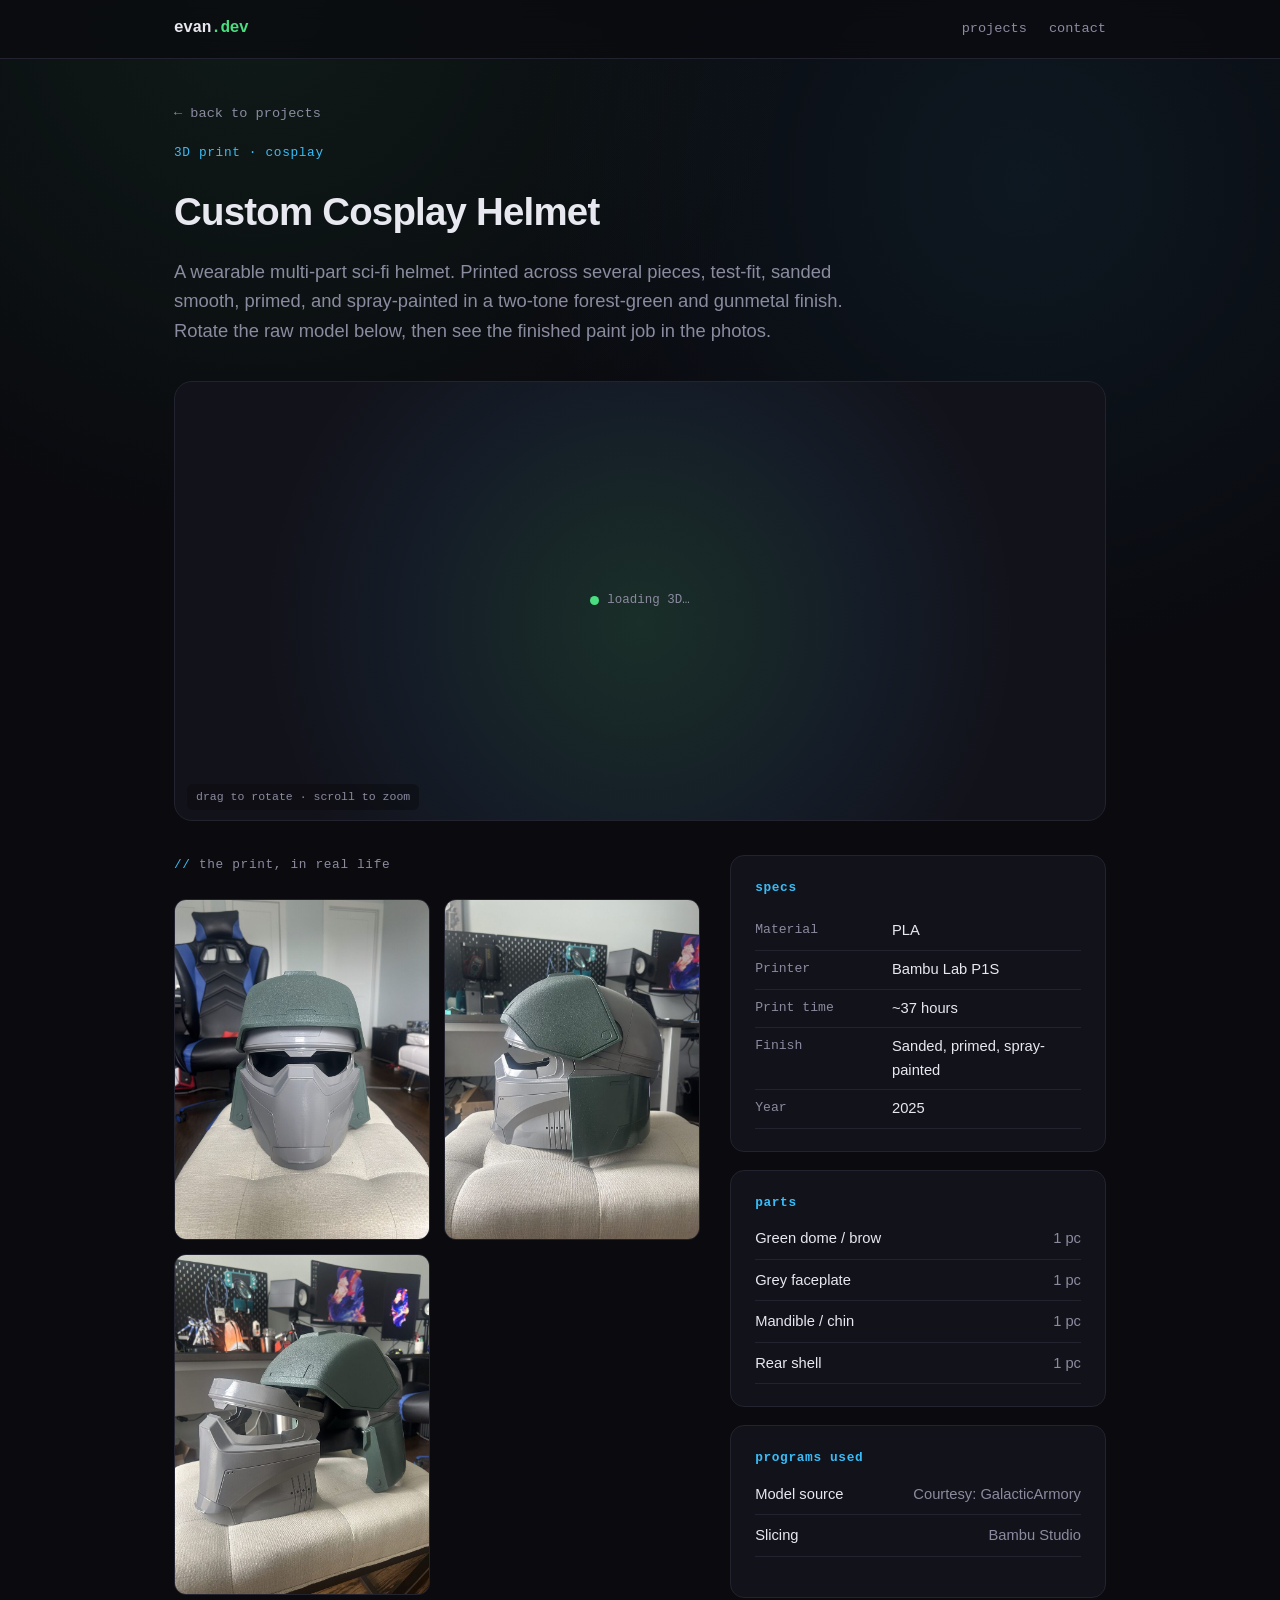
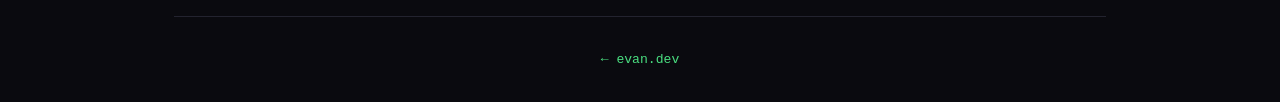
==== commit e31a55c6: "Add files via upload" ====
--- a/helmet.html
+++ b/helmet.html
@@ -192,7 +192,7 @@
         <table class="specs">
           <tr><td>Material</td><td>PLA</td></tr>
           <tr><td>Printer</td><td>Bambu Lab P1S</td></tr>
-          <tr><td>Print time</td><td>add total hours</td></tr>
+          <tr><td>Print time</td><td>~37 hours</td></tr>
           <tr><td>Finish</td><td>Sanded, primed, spray-painted</td></tr>
           <tr><td>Year</td><td>2025</td></tr>
         </table>
